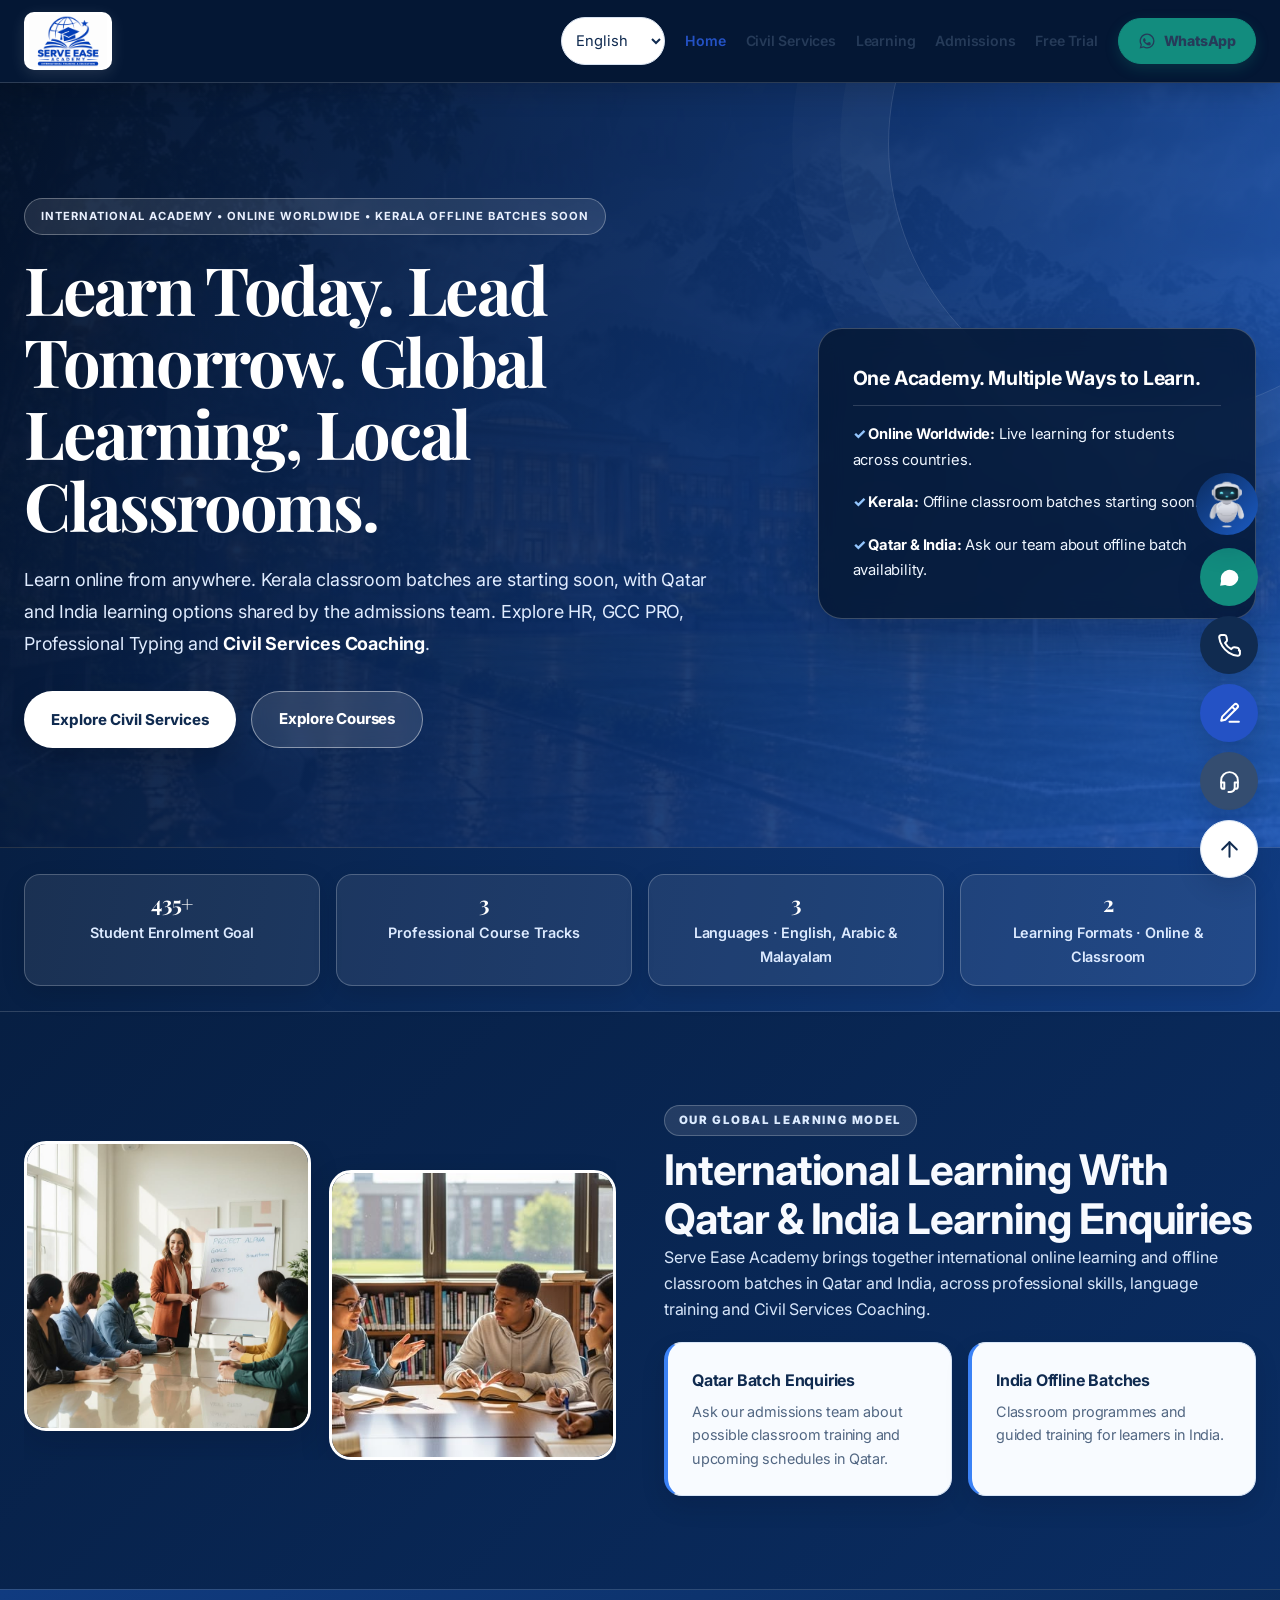
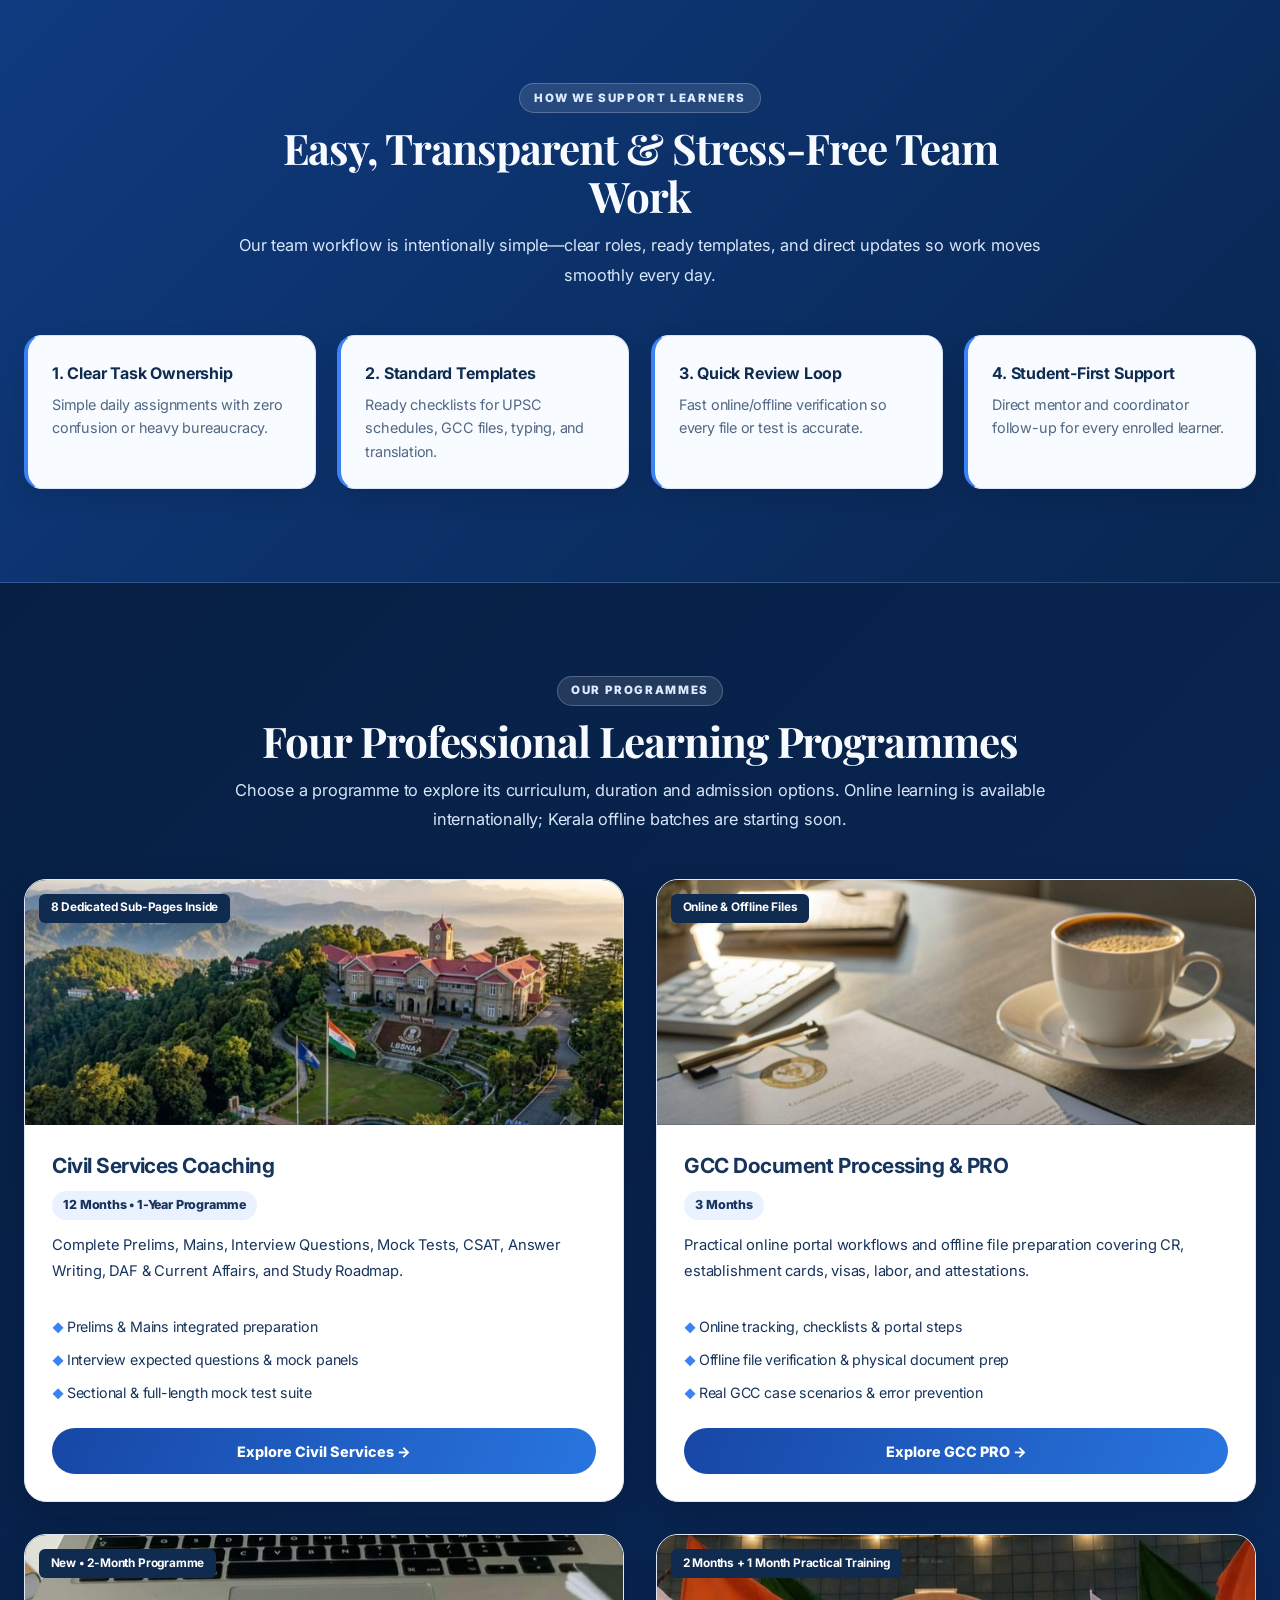
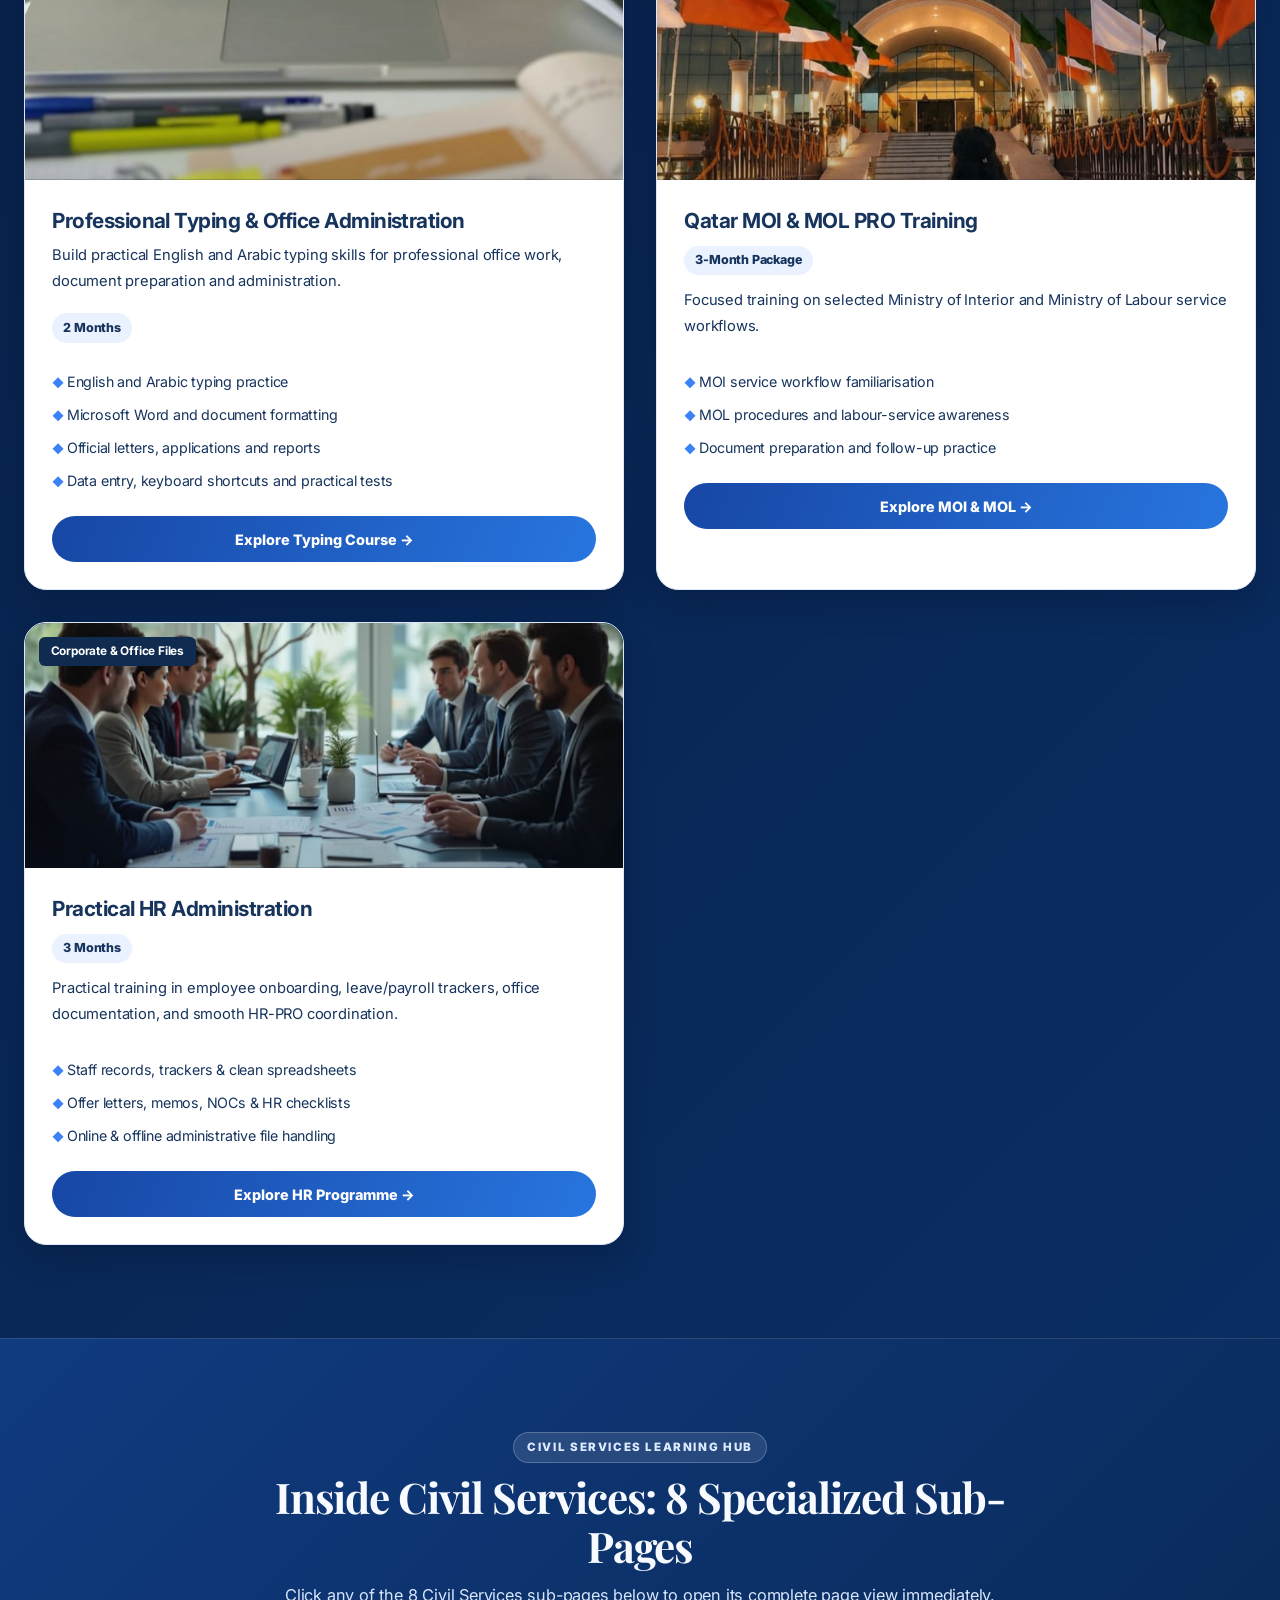
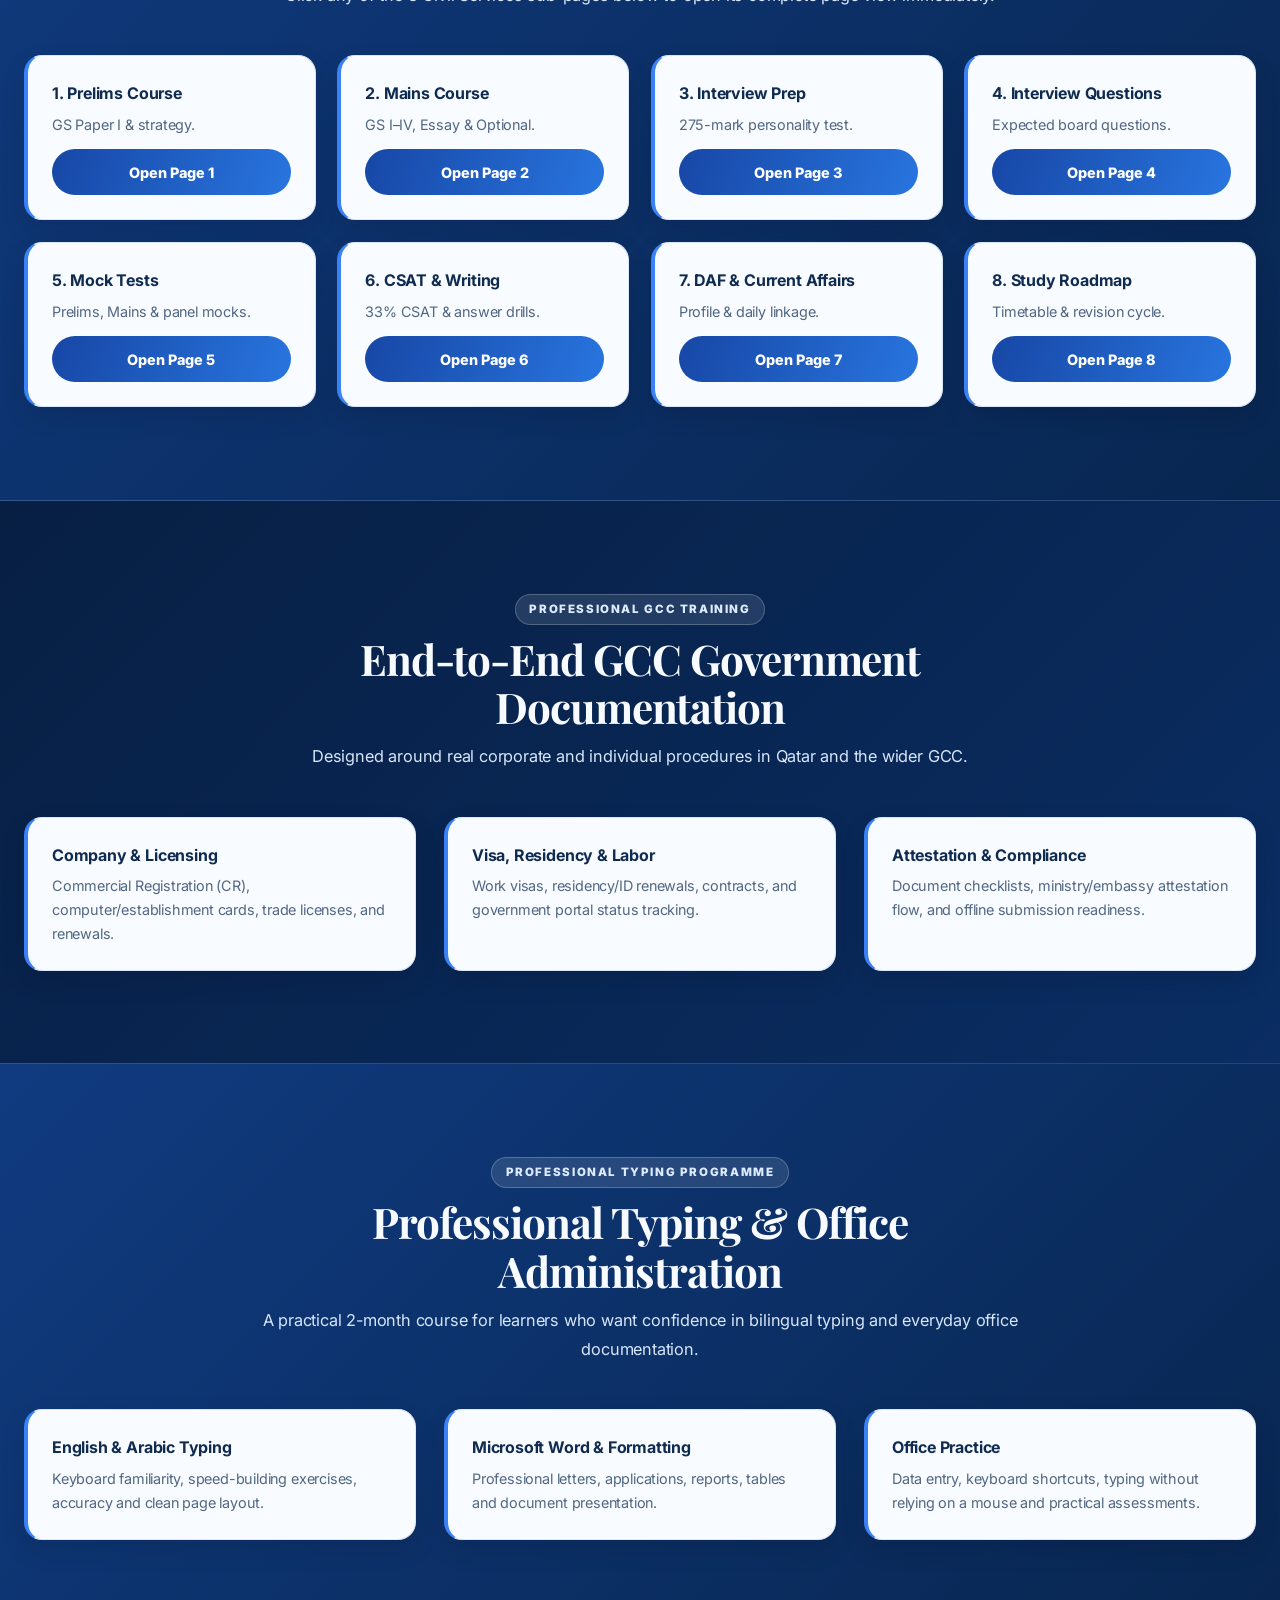
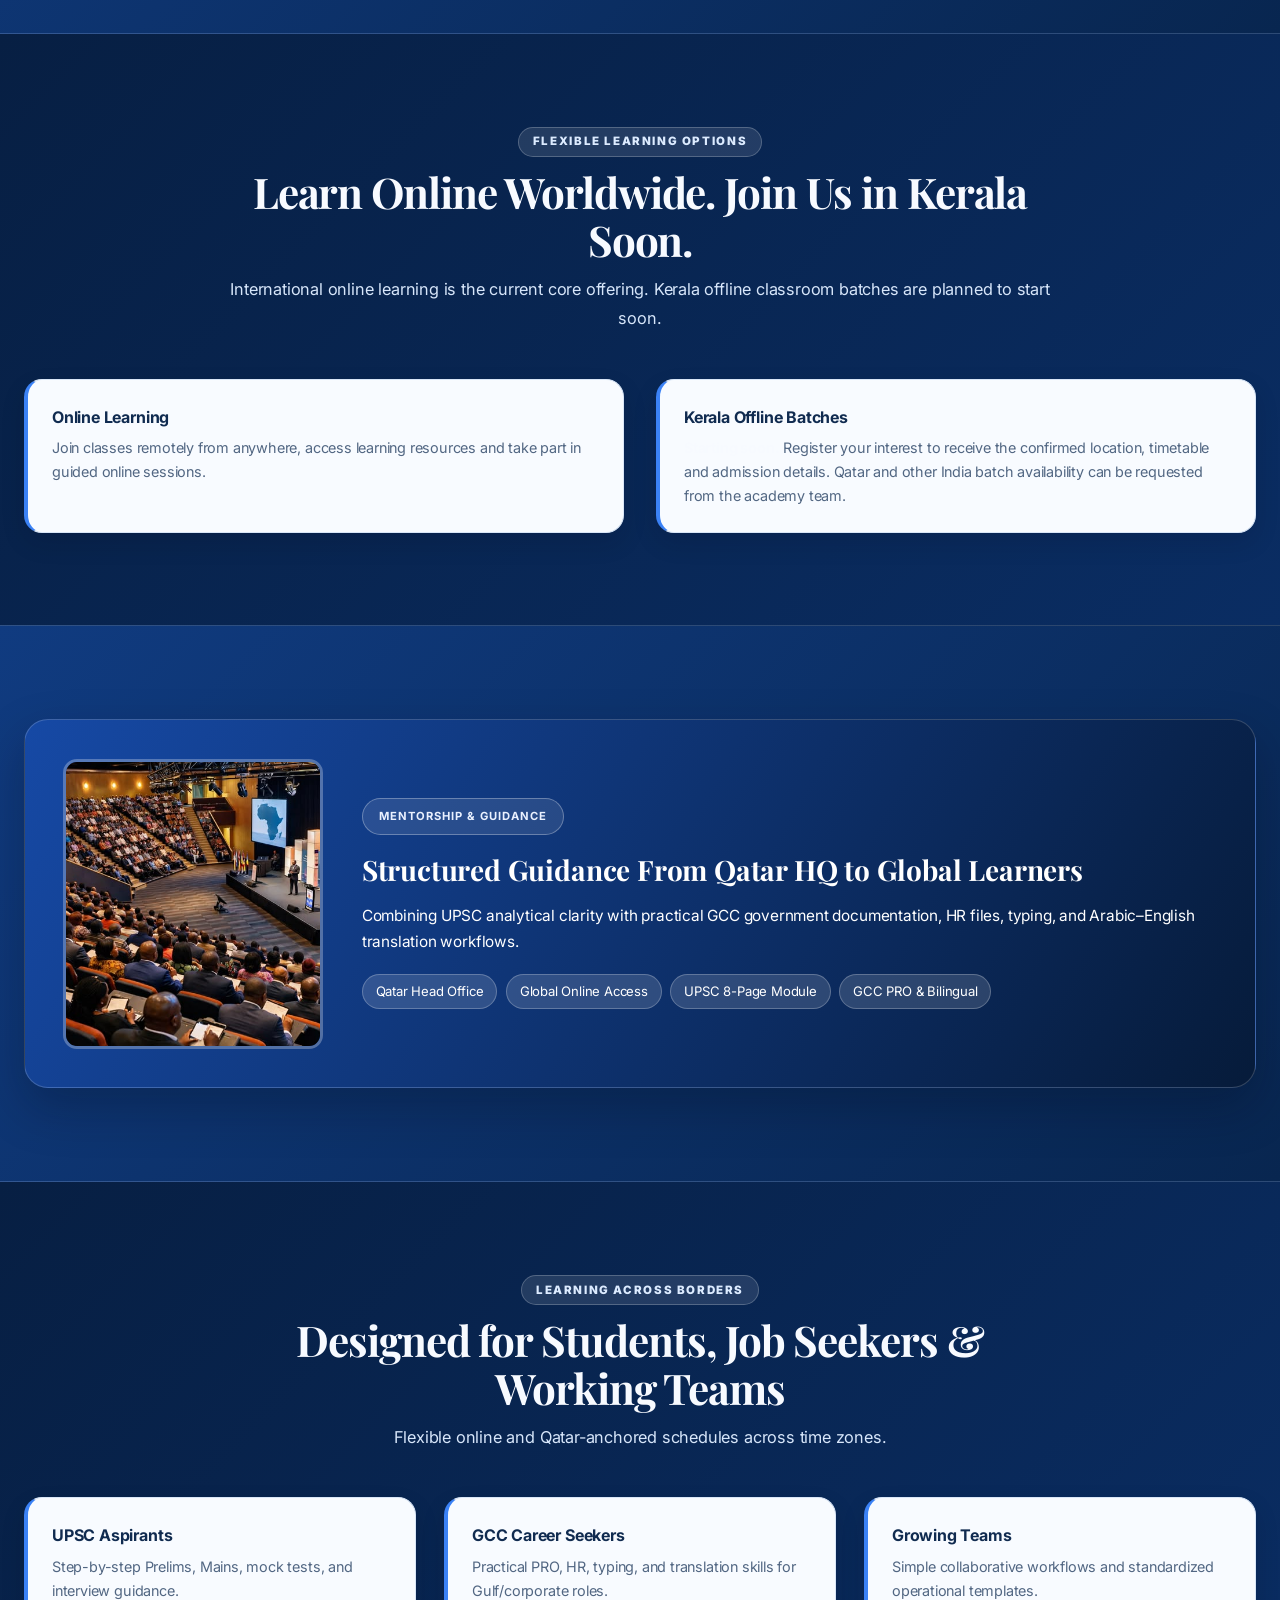
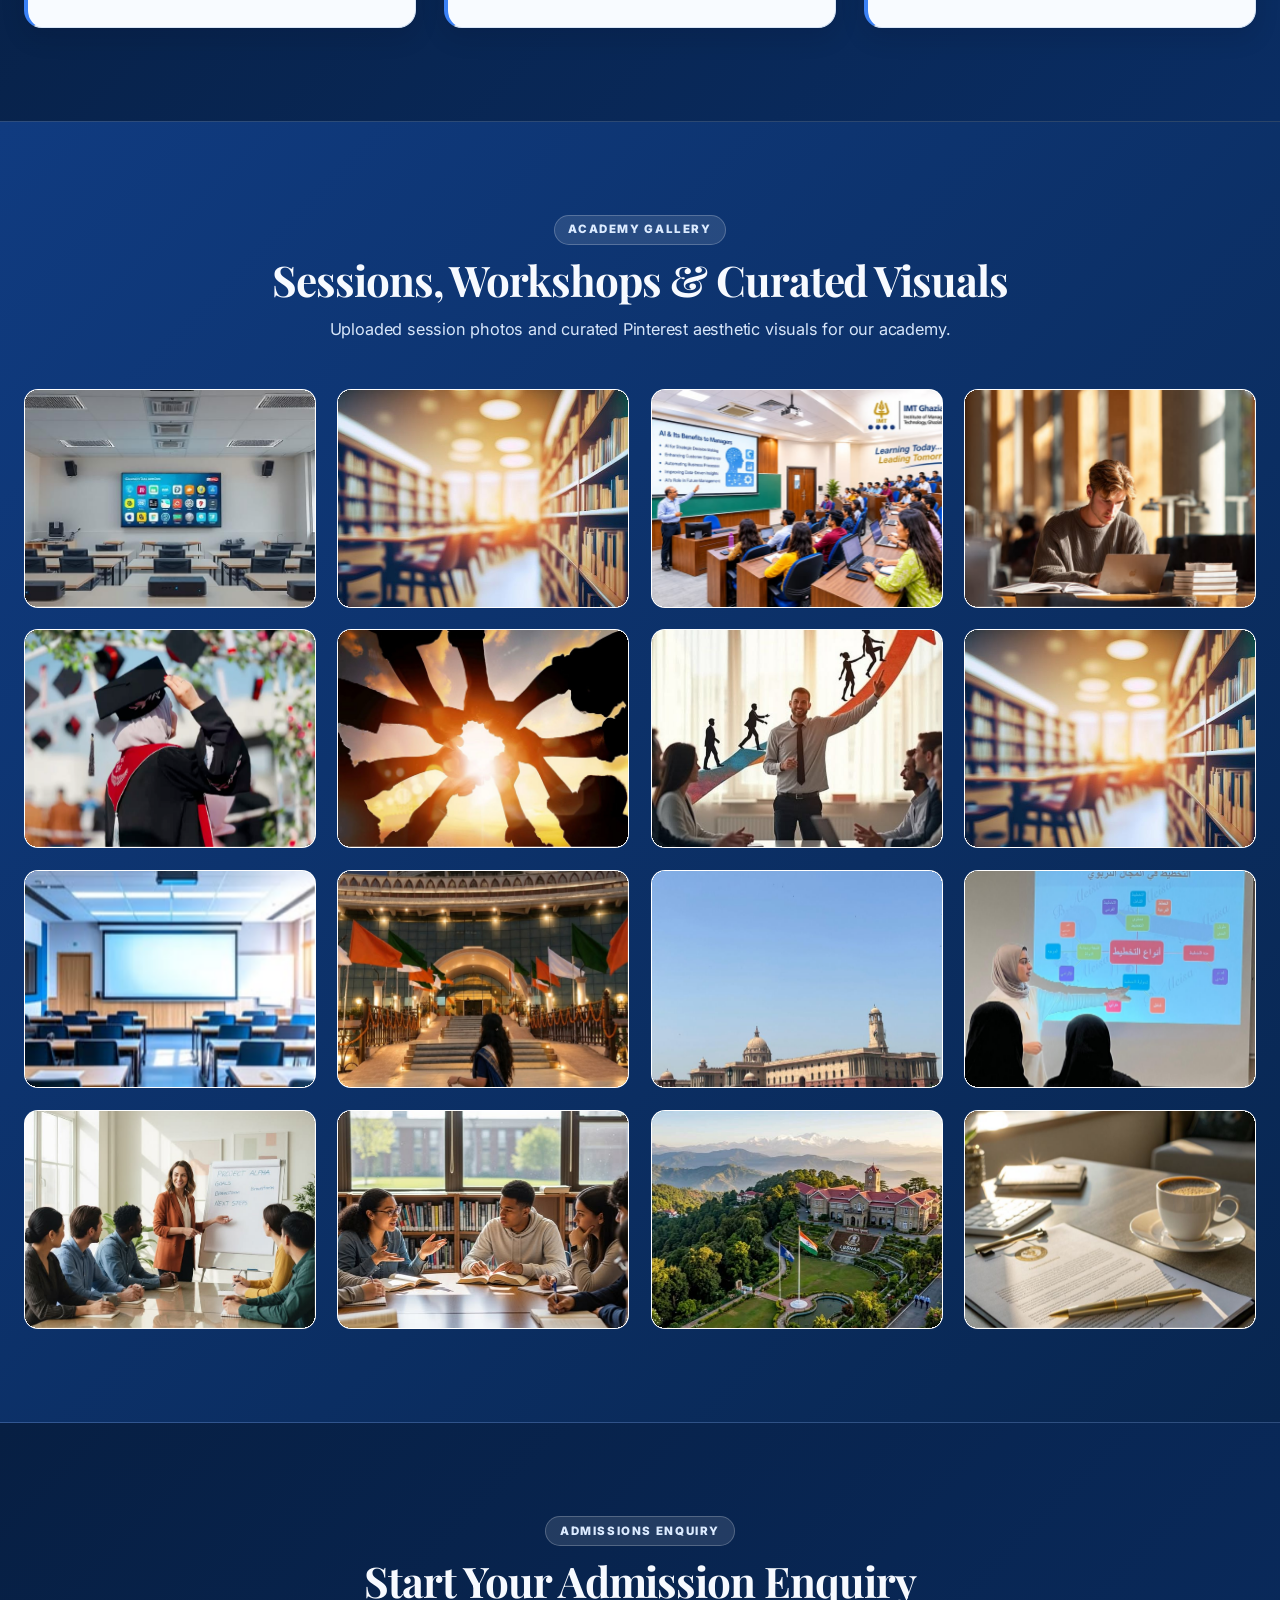
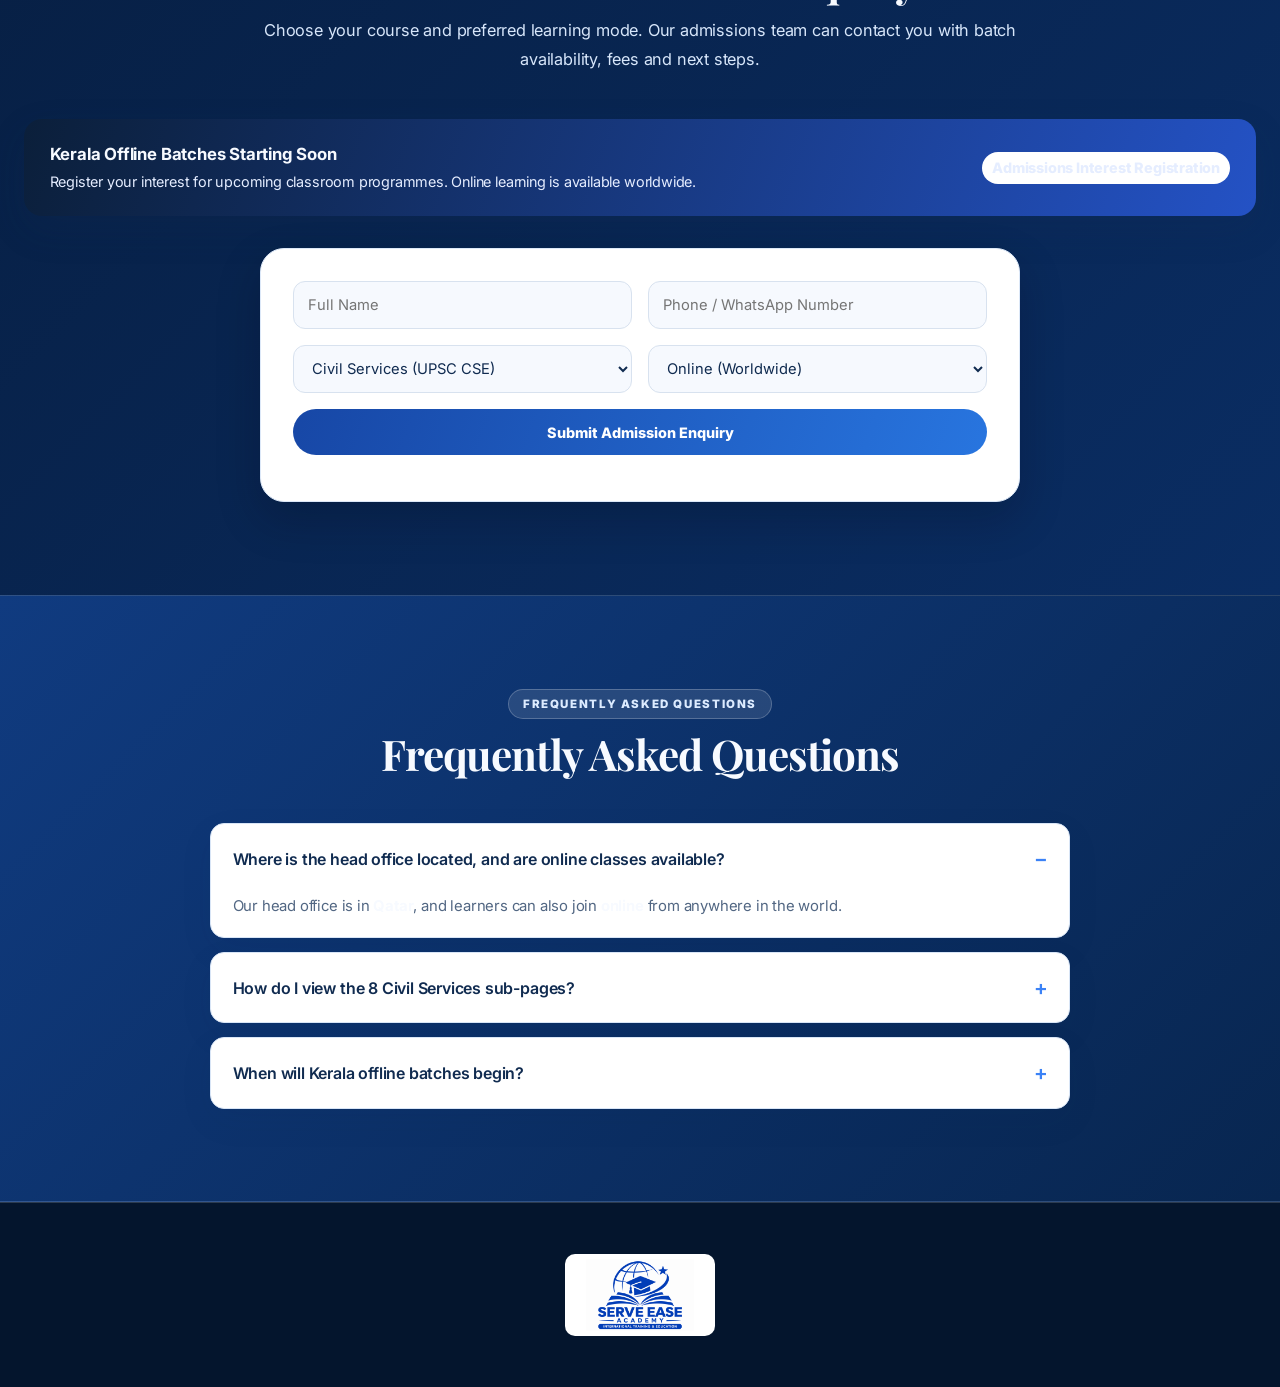
==== index.html @ 88fc3151 "Add files via upload" ====
<!DOCTYPE html>
<html lang="en">
<head>
  <meta charset="UTF-8" />
  <meta name="viewport" content="width=device-width, initial-scale=1.0" />
  <title>Serve Ease Academy | International Online Learning & Kerala Offline Batches</title>
  <meta name="description" content="Serve Ease Academy offers international online learning in HR administration, GCC PRO documentation, professional typing and Civil Services Coaching. Kerala offline batches are starting soon." />
  <link rel="preconnect" href="https://fonts.googleapis.com" />
  <link rel="preconnect" href="https://fonts.gstatic.com" crossorigin />
  <link href="https://fonts.googleapis.com/css2?family=Inter:wght@400;500;600;700;800&family=Playfair+Display:wght@600;700&display=swap" rel="stylesheet" />
  <style>
    :root {
      --navy-deep: #102B50;
      --royal-blue: #2452C5;
      --azure-accent: #2452C5;
      --sky-tint: #EDF3FC;
      --ice-border: #DCE5F2;
      --pure-white: #ffffff;
      --off-white: #F5F8FC;
      --text-dark: #14213D;
      --text-muted: #4b5d78;
      --radius-lg: 16px;
      --radius-md: 10px;
      --shadow-luxury: 0 18px 40px -12px rgba(6, 22, 48, 0.14);
      --shadow-card: 0 6px 20px -4px rgba(12, 56, 122, 0.08);
    }

    * { box-sizing: border-box; margin: 0; padding: 0; }
    html { scroll-behavior: smooth; }
    body {
      font-family: 'Inter', -apple-system, BlinkMacSystemFont, sans-serif;
      color: var(--text-dark);
      background-color: var(--pure-white);
      line-height: 1.65;
      -webkit-font-smoothing: antialiased;
    }

    img { display: block; max-width: 100%; }
    a { text-decoration: none; color: inherit; }
    button { font-family: inherit; cursor: pointer; }

    .container {
      width: 100%;
      max-width: 1240px;
      margin: 0 auto;
      padding: 0 1.5rem;
    }

    /* ================= VIEW SWITCHING ================= */
    .page-view { display: none; }
    .page-view.active { display: block; animation: fadeIn 0.28s ease; }
    @keyframes fadeIn {
      from { opacity: 0; transform: translateY(6px); }
      to { opacity: 1; transform: translateY(0); }
    }

    /* ================= NAVBAR ================= */
    .navbar {
      background: rgba(255, 255, 255, 0.97);
      backdrop-filter: blur(12px);
      border-bottom: 1px solid var(--ice-border);
      position: sticky;
      top: 0;
      z-index: 1000;
    }

    .nav-inner {
      display: flex;
      align-items: center;
      justify-content: space-between;
      height: 76px;
      gap: 1rem;
    }

    .brand {
      display: flex;
      align-items: center;
      gap: 0.7rem;
      font-weight: 800;
      font-size: 1.18rem;
      color: var(--navy-deep);
      cursor: pointer;
    }

    .brand img { height: 42px; width: auto; object-fit: contain; }
    .brand span { color: var(--azure-accent); }

    .nav-links {
      display: flex;
      align-items: center;
      gap: 1.5rem;
      font-size: 0.92rem;
      font-weight: 600;
      color: var(--text-muted);
    }

    .nav-links a:hover, .nav-links a.active-link { color: var(--royal-blue); }

    .nav-cta {
      background: linear-gradient(135deg, var(--royal-blue), var(--azure-accent));
      color: var(--pure-white) !important;
      padding: 0.6rem 1.25rem;
      border-radius: 8px;
      font-weight: 600;
      box-shadow: 0 4px 14px rgba(26, 98, 216, 0.25);
    }

    /* ================= HERO ================= */
    .hero {
      background:
        linear-gradient(115deg, rgba(41, 82, 190, 0.96) 0%, rgba(23, 52, 119, 0.92) 100%),
        url('hero-bg.jpg') center/cover no-repeat;
      color: var(--pure-white);
      padding: 5.8rem 0 5rem;
    }

    .hero-grid {
      display: grid;
      grid-template-columns: 1.25fr 0.75fr;
      gap: 3rem;
      align-items: center;
    }

    .hero-tag {
      display: inline-block;
      background: rgba(255, 255, 255, 0.12);
      border: 1px solid rgba(255, 255, 255, 0.28);
      color: #dbeafe;
      font-size: 0.78rem;
      font-weight: 700;
      letter-spacing: 0.06em;
      text-transform: uppercase;
      padding: 0.36rem 0.9rem;
      border-radius: 999px;
      margin-bottom: 1.15rem;
    }

    .hero h1 {
      font-family: 'Playfair Display', Georgia, serif;
      font-size: clamp(2.05rem, 4vw, 3.1rem);
      font-weight: 700;
      line-height: 1.18;
      margin-bottom: 1.2rem;
    }

    .hero p {
      font-size: 1.05rem;
      color: #e2e8f0;
      margin-bottom: 1.9rem;
      max-width: 650px;
    }

    .hero-actions { display: flex; flex-wrap: wrap; gap: 0.9rem; }

    .btn {
      display: inline-flex;
      align-items: center;
      justify-content: center;
      padding: 0.85rem 1.65rem;
      border-radius: 8px;
      font-weight: 600;
      font-size: 0.94rem;
      border: none;
      transition: all 0.2s ease;
    }

    .btn-white {
      background: var(--pure-white);
      color: var(--navy-deep);
      box-shadow: 0 10px 25px rgba(0, 0, 0, 0.2);
    }

    .btn-white:hover { background: var(--sky-tint); transform: translateY(-2px); }

    .btn-glass {
      background: rgba(255, 255, 255, 0.12);
      color: var(--pure-white);
      border: 1px solid rgba(255, 255, 255, 0.35);
    }

    .btn-glass:hover { background: rgba(255, 255, 255, 0.22); }

    .hero-panel {
      background: rgba(255, 255, 255, 0.08);
      border: 1px solid rgba(255, 255, 255, 0.22);
      border-radius: var(--radius-lg);
      padding: 1.8rem;
      backdrop-filter: blur(12px);
    }

    .hero-panel h3 {
      font-size: 1.08rem;
      margin-bottom: 1rem;
      padding-bottom: 0.65rem;
      border-bottom: 1px solid rgba(255, 255, 255, 0.16);
    }

    .hero-panel ul {
      list-style: none;
      display: flex;
      flex-direction: column;
      gap: 0.85rem;
      font-size: 0.92rem;
      color: #eff6ff;
    }

    .hero-panel li::before { content: "✓ "; color: #93c5fd; font-weight: 800; }

    /* ================= STATS STRIP (COUNT TO ZERO) ================= */
    .stats-strip {
      background: var(--pure-white);
      border-bottom: 1px solid var(--ice-border);
      padding: 2.3rem 0;
    }

    .stats-grid {
      display: grid;
      grid-template-columns: repeat(4, 1fr);
      gap: 1.4rem;
      text-align: center;
    }

    .stat-card {
      padding: 1.2rem 1rem;
      border-radius: var(--radius-md);
      background: var(--off-white);
      border: 1px solid var(--ice-border);
    }

    .stat-number {
      font-family: 'Playfair Display', Georgia, serif;
      font-size: clamp(1.9rem, 3vw, 2.55rem);
      font-weight: 700;
      color: var(--royal-blue);
      line-height: 1.15;
    }

    .stat-label {
      margin-top: 0.35rem;
      font-size: 0.9rem;
      font-weight: 600;
      color: var(--text-muted);
    }

    /* ================= SECTION & TYPOGRAPHY ================= */
    .section { padding: 4.4rem 0; }
    .section-alt {
      background: var(--off-white);
      border-top: 1px solid var(--ice-border);
      border-bottom: 1px solid var(--ice-border);
    }

    .section-header {
      text-align: center;
      max-width: 760px;
      margin: 0 auto 2.8rem;
    }

    .eyebrow {
      display: inline-block;
      font-size: 0.76rem;
      font-weight: 700;
      letter-spacing: 0.08em;
      text-transform: uppercase;
      color: var(--azure-accent);
      background: var(--sky-tint);
      padding: 0.3rem 0.85rem;
      border-radius: 999px;
      margin-bottom: 0.65rem;
    }

    .section-header h2 {
      font-family: 'Playfair Display', Georgia, serif;
      font-size: clamp(1.65rem, 3vw, 2.25rem);
      color: var(--navy-deep);
      font-weight: 700;
      margin-bottom: 0.65rem;
    }

    .section-header p { color: var(--text-muted); font-size: 0.98rem; }

    /* ================= GRIDS & CARDS ================= */
    .grid-2 { display: grid; grid-template-columns: repeat(2, 1fr); gap: 2rem; }
    .grid-3 { display: grid; grid-template-columns: repeat(3, 1fr); gap: 1.75rem; }
    .grid-4 { display: grid; grid-template-columns: repeat(4, 1fr); gap: 1.35rem; }

    .card {
      background: var(--pure-white);
      border: 1px solid var(--ice-border);
      border-radius: var(--radius-lg);
      overflow: hidden;
      box-shadow: var(--shadow-card);
      transition: transform 0.25s ease, box-shadow 0.25s ease;
      display: flex;
      flex-direction: column;
      justify-content: space-between;
    }

    .card:hover { transform: translateY(-4px); box-shadow: var(--shadow-luxury); }

    .card-img { height: 210px; overflow: hidden; background: var(--navy-deep); position: relative; }
    .card-img img { width: 100%; height: 100%; object-fit: cover; transition: transform 0.4s ease; }
    .card:hover .card-img img { transform: scale(1.04); }

    .card-badge {
      position: absolute;
      top: 0.85rem;
      left: 0.85rem;
      background: rgba(6, 22, 48, 0.88);
      color: var(--pure-white);
      font-size: 0.74rem;
      font-weight: 700;
      padding: 0.3rem 0.75rem;
      border-radius: 6px;
    }

    .card-body { padding: 1.6rem; flex-grow: 1; display: flex; flex-direction: column; justify-content: space-between; }
    .card-body h3 { font-size: 1.2rem; color: var(--navy-deep); margin-bottom: 0.55rem; }
    .card-body p { color: var(--text-muted); font-size: 0.92rem; margin-bottom: 1rem; }

    .card-list {
      list-style: none;
      display: flex;
      flex-direction: column;
      gap: 0.5rem;
      margin-bottom: 1.4rem;
      padding-top: 0.85rem;
      border-top: 1px solid var(--ice-border);
    }

    .card-list li { font-size: 0.89rem; color: var(--text-dark); }
    .card-list li::before { content: "◆ "; color: var(--azure-accent); font-size: 0.72rem; }

    .card-btn {
      display: inline-flex;
      align-items: center;
      justify-content: center;
      width: 100%;
      padding: 0.78rem 1.15rem;
      background: var(--royal-blue);
      color: var(--pure-white);
      border-radius: 8px;
      font-weight: 600;
      font-size: 0.9rem;
      border: none;
      transition: background 0.2s ease;
    }

    .card-btn:hover { background: var(--navy-deep); }

    .info-box {
      background: var(--pure-white);
      border: 1px solid var(--ice-border);
      border-left: 4px solid var(--azure-accent);
      border-radius: var(--radius-md);
      padding: 1.35rem;
    }

    .info-box h4 { color: var(--navy-deep); font-size: 1rem; margin-bottom: 0.4rem; }
    .info-box p { color: var(--text-muted); font-size: 0.9rem; margin: 0; }

    /* ================= ABOUT & MENTOR ================= */
    .about-grid { display: grid; grid-template-columns: 1fr 1fr; gap: 3rem; align-items: center; }
    .about-images { display: grid; grid-template-columns: 1fr 1fr; gap: 1.15rem; }
    .about-images img {
      width: 100%;
      height: 290px;
      object-fit: cover;
      border-radius: var(--radius-lg);
      border: 3px solid var(--pure-white);
      box-shadow: var(--shadow-luxury);
    }
    .about-images img:nth-child(2) { margin-top: 1.8rem; }

    .mentor-card {
      background: linear-gradient(135deg, var(--royal-blue) 0%, var(--navy-deep) 100%);
      color: var(--pure-white);
      border-radius: var(--radius-lg);
      padding: 2.4rem;
      display: grid;
      grid-template-columns: 260px 1fr;
      gap: 2.4rem;
      align-items: center;
      box-shadow: var(--shadow-luxury);
    }

    .mentor-card img {
      width: 100%;
      height: 290px;
      object-fit: cover;
      border-radius: var(--radius-md);
      border: 3px solid rgba(255, 255, 255, 0.28);
    }

    .mentor-card h3 { font-family: 'Playfair Display', Georgia, serif; font-size: 1.75rem; margin-bottom: 0.65rem; }
    .mentor-card p { color: #dbeafe; margin-bottom: 1.25rem; font-size: 0.96rem; }
    .mentor-tags { display: flex; flex-wrap: wrap; gap: 0.55rem; }
    .mentor-tags span {
      background: rgba(255, 255, 255, 0.14);
      border: 1px solid rgba(255, 255, 255, 0.24);
      padding: 0.35rem 0.8rem;
      border-radius: 999px;
      font-size: 0.82rem;
    }

    /* ================= GALLERY ================= */
    .gallery-item {
      border-radius: var(--radius-md);
      overflow: hidden;
      border: 1px solid var(--ice-border);
      background: var(--pure-white);
      aspect-ratio: 4 / 3;
    }
    .gallery-item img { width: 100%; height: 100%; object-fit: cover; transition: transform 0.35s ease; }
    .gallery-item:hover img { transform: scale(1.06); }

    /* ================= ENQUIRY FORM ================= */
    .enquiry-box {
      max-width: 760px;
      margin: 0 auto;
      background: var(--pure-white);
      border: 1px solid var(--ice-border);
      border-radius: var(--radius-lg);
      padding: 2rem;
      box-shadow: var(--shadow-card);
    }
    .form-grid { display: grid; grid-template-columns: 1fr 1fr; gap: 1rem; margin-bottom: 1rem; }
    .form-control {
      width: 100%;
      padding: 0.78rem 0.95rem;
      border: 1px solid var(--ice-border);
      border-radius: 8px;
      font-family: inherit;
      font-size: 0.92rem;
      color: var(--text-dark);
      background: var(--off-white);
    }
    .form-status { margin-top: 0.85rem; font-size: 0.9rem; font-weight: 600; color: var(--royal-blue); }

    /* ================= SUB-PAGE BANNER & 8 UPSC SUB-PAGES ================= */
    .subpage-header {
      background: linear-gradient(115deg, var(--royal-blue) 0%, var(--navy-deep) 100%);
      color: var(--pure-white);
      padding: 3.5rem 0 3rem;
    }

    .breadcrumb {
      display: flex;
      flex-wrap: wrap;
      gap: 0.5rem;
      font-size: 0.86rem;
      color: #bfdbfe;
      margin-bottom: 1rem;
    }

    .breadcrumb button {
      background: none;
      border: none;
      color: var(--pure-white);
      text-decoration: underline;
      font-size: 0.86rem;
    }

    .subpage-header h1 {
      font-family: 'Playfair Display', Georgia, serif;
      font-size: clamp(1.85rem, 3.5vw, 2.7rem);
      margin-bottom: 0.65rem;
    }

    .subpage-header p { color: #e2e8f0; max-width: 780px; }

    .subpage-tabs {
      background: var(--off-white);
      border-bottom: 1px solid var(--ice-border);
      padding: 0.85rem 0;
      position: sticky;
      top: 76px;
      z-index: 900;
    }

    .tabs-scroll {
      display: flex;
      gap: 0.55rem;
      overflow-x: auto;
      padding-bottom: 0.25rem;
    }

    .tab-pill {
      white-space: nowrap;
      padding: 0.5rem 0.95rem;
      border-radius: 999px;
      border: 1px solid var(--ice-border);
      background: var(--pure-white);
      color: var(--text-dark);
      font-size: 0.84rem;
      font-weight: 600;
      transition: all 0.2s ease;
    }

    .tab-pill:hover, .tab-pill.active {
      background: var(--royal-blue);
      color: var(--pure-white);
      border-color: var(--royal-blue);
    }

    .upsc-sub-panel { display: none; padding: 3.5rem 0; }
    .upsc-sub-panel.active { display: block; animation: fadeIn 0.25s ease; }
    .upsc-sub-panel:focus { outline:none; }

    .qa-box {
      background: var(--pure-white);
      border: 1px solid var(--ice-border);
      border-radius: var(--radius-md);
      padding: 1.3rem 1.5rem;
      margin-bottom: 1rem;
    }

    .qa-box h4 { color: var(--navy-deep); font-size: 1rem; margin-bottom: 0.4rem; }
    .qa-box p { color: var(--text-muted); font-size: 0.92rem; margin: 0; }

    /* ================= FAQ ================= */
    .faq-list { max-width: 860px; margin: 0 auto; display: flex; flex-direction: column; gap: 0.85rem; }
    details.faq-item { border: 1px solid var(--ice-border); border-radius: var(--radius-md); background: var(--pure-white); }
    details.faq-item summary {
      list-style: none;
      padding: 1.1rem 1.35rem;
      font-weight: 600;
      color: var(--navy-deep);
      cursor: pointer;
      display: flex;
      justify-content: space-between;
      align-items: center;
    }
    details.faq-item summary::-webkit-details-marker { display: none; }
    details.faq-item summary::after { content: "+"; color: var(--azure-accent); font-size: 1.3rem; }
    details.faq-item[open] summary::after { content: "−"; }
    .faq-answer { padding: 0 1.35rem 1.2rem; color: var(--text-muted); font-size: 0.93rem; }

    /* ================= MINIMAL GLOBAL FOOTER ================= */
    .footer-minimal {
      background: var(--navy-deep);
      color: #cbd5e1;
      padding: 1.5rem 0;
      font-size: 0.86rem;
    }

    /* Logo-only footer: keep the academy mark clear and uncluttered */
    .footer-minimal { padding: 1.25rem 0; }
    .footer-min-inner {
      display: flex;
      align-items: center;
      justify-content: center;
      gap: 0;
      min-height: 88px;
    }
    .footer-min-brand {
      display: flex;
      align-items: center;
      justify-content: center;
      width: 100%;
      margin: 0 auto;
    }
    .footer-min-brand img {
      display: block;
      width: 150px;
      height: 82px;
      max-width: 70vw;
      object-fit: contain;
      background: #ffffff;
      padding: 5px 9px;
      border-radius: 10px;
      box-sizing: border-box;
    }
    .footer-min-links { display: none !important; }

    /* ================= FLOATING WIDGET ================= */
    .floating-stack {
      position: fixed;
      right: 18px;
      bottom: 18px;
      z-index: 1200;
      display: flex;
      flex-direction: column;
      gap: 0.6rem;
      align-items: flex-end;
    }

    .float-btn {
      display: inline-flex;
      align-items: center;
      gap: 0.45rem;
      padding: 0.7rem 1.1rem;
      border-radius: 999px;
      font-size: 0.86rem;
      font-weight: 600;
      color: var(--pure-white);
      box-shadow: 0 10px 24px rgba(6, 22, 48, 0.25);
    }

    .float-whatsapp { background: #128c7e; }
    .float-call { background: #102B50; }
    .float-admission { background: #2452C5; }
    .float-chat { background: #344d70; }
    .float-top { background: #ffffff; color: #102B50; border: 1px solid #dbe6f5; padding: 0.6rem 0.9rem; }
    .float-btn { text-decoration: none; transition: transform .18s ease, box-shadow .18s ease; }
    .float-btn:hover { transform: translateY(-3px); box-shadow: 0 14px 28px rgba(6,22,48,.3); }
    .float-btn:focus-visible { outline: 3px solid #f2c14e; outline-offset: 3px; }
    .float-icon { width: 1.25rem; height: 1.25rem; flex: 0 0 1.25rem; display: inline-flex; align-items: center; justify-content: center; }
    .float-icon svg { width: 1.2rem; height: 1.2rem; display: block; stroke: currentColor; fill: none; stroke-width: 1.9; stroke-linecap: round; stroke-linejoin: round; }
    .float-whatsapp .float-icon svg { fill: currentColor; stroke: none; }
    .float-top .float-icon svg { width: 1.05rem; height: 1.05rem; }
    @media (max-width: 640px) {
      .floating-stack { right: 12px; bottom: 12px; gap: .45rem; }
      .float-btn { padding: .62rem .85rem; font-size: .78rem; }
    }

    @media (max-width: 980px) {
      .hero-grid, .about-grid, .grid-2, .grid-3, .mentor-card, .form-grid { grid-template-columns: 1fr; }
      .stats-grid, .grid-4 { grid-template-columns: repeat(2, 1fr); }
    }

    @media (max-width: 640px) {
      .nav-links { gap: .45rem; }
      .nav-links a:not(.nav-cta) { display: none; }
      .nav-links .form-control { max-width: 112px; font-size: .8rem; }
      .about-images img { height: 210px; }
    }

    /* ================= PREMIUM SERVE EASE ACADEMY FINISH ================= */
    .navbar { background: rgba(13, 34, 61, .97); border-bottom: 1px solid rgba(255,255,255,.12); }
    .brand { color: #fff; }
    .brand span { color: #c8d9ff; }
    .brand img { height: 48px; width: 62px; border-radius: 9px; background: #fff; padding: 2px; }
    .nav-links { color: #e6edf8; }
    .nav-links a:hover, .nav-links a.active-link { color: #a9c4ff; }
    .nav-links .form-control { border: 1px solid rgba(255,255,255,.28) !important; background: #17385f !important; color: #fff !important; }
    .nav-links .form-control option { color: #10213a; background: #fff; }
    .nav-cta { background: #fff; color: #102B50 !important; box-shadow: none; }
    .hero { background: linear-gradient(110deg, rgba(10,31,57,.96) 0%, rgba(16,43,80,.92) 56%, rgba(36,82,197,.82) 100%), url('hero-bg.jpg') center/cover no-repeat; padding: 6.2rem 0 5.5rem; }
    .hero-tag { color: #eaf1ff; border-color: rgba(255,255,255,.3); background: rgba(255,255,255,.1); }
    .hero h1 { max-width: 760px; letter-spacing: -.035em; }
    .hero p { color: #e6edf8; }
    .hero-panel { background: rgba(8,25,47,.68); border-color: rgba(255,255,255,.17); box-shadow: 0 24px 60px rgba(0,0,0,.18); }
    .btn-white { color: #102B50; }
    .btn-glass { border-color: rgba(255,255,255,.45); }
    .section-header h2, .about-grid h2 { color: #102B50; letter-spacing: -.025em; }
    .section-alt { background: #F5F8FC; }
    .card, .info-box, .enquiry-box, .faq-item { border: 1px solid #e0e8f3; box-shadow: 0 12px 34px rgba(16,43,80,.07); }
    .card { overflow: hidden; border-radius: 18px; transition: transform .22s ease, box-shadow .22s ease; }
    .card:hover { transform: translateY(-5px); box-shadow: 0 20px 44px rgba(16,43,80,.13); }
    .card-img { height: 220px; }
    .card-img img { width: 100%; height: 100%; object-fit: cover; }
    .card-badge { background: #102B50; color: #fff; }
    .card-btn { background: #2452C5; color: #fff; border-radius: 9px; }
    .card-btn:hover { background: #102B50; }
    .eyebrow { color: #2452C5; }
    .stat-card { border: 1px solid #e1e9f4; border-radius: 14px; padding: 1rem; }
    .stat-number { color: #102B50; }
    .mentor-card { border-radius: 20px; overflow: hidden; }
    .footer-minimal { background: #0b1d33; color: #e8eef8; }
    .footer-min-links a { color: #dbe7ff; }
    .float-whatsapp { background: #128c7e; }
    .course-duration { display:inline-flex; align-items:center; gap:.35rem; margin:.15rem 0 .8rem; padding:.28rem .7rem; border-radius:999px; color:#173b72; background:#eaf1ff; font-size:.78rem; font-weight:800; }
    .admission-alert { background: linear-gradient(105deg,#102B50,#2452C5); color:#fff; padding:1.1rem 1.3rem; border-radius:14px; display:flex; flex-wrap:wrap; justify-content:space-between; align-items:center; gap:.75rem; margin:0 auto 2rem; }
    .admission-alert strong { display:block; font-size:1.05rem; }
    .admission-alert span { color:#e5edff; font-size:.9rem; }
    .status-pill { display:inline-block; padding:.25rem .65rem; border-radius:999px; background:#fff; color:#173b72; font-size:.74rem; font-weight:800; }
    #academySplash { position:fixed; inset:0; z-index:3000; display:flex; align-items:center; justify-content:center; background:#fff; transition:opacity .45s ease, visibility .45s ease; }
    #academySplash.is-hidden { opacity:0; visibility:hidden; pointer-events:none; }
    .splash-inner { display:flex; flex-direction:column; align-items:center; gap:1rem; padding:1.5rem; text-align:center; }
    .splash-logo { width:min(330px,72vw); max-height:250px; object-fit:contain; animation:logoReveal .7s ease both; }
    .splash-line { width:min(290px,72vw); height:7px; border-radius:99px; background:#e6edf8; overflow:hidden; box-shadow:inset 0 1px 3px rgba(11,31,58,.12); }
    .splash-line-fill { display:block; width:0%; height:100%; background:linear-gradient(90deg,#2452c5,#6e8fe8); border-radius:99px; transition:width .08s linear; }
    .splash-progress { display:flex; align-items:baseline; gap:.35rem; color:#102b50; font-weight:800; font-variant-numeric:tabular-nums; }
    .splash-progress strong { font-size:1.45rem; letter-spacing:-.04em; min-width:4.2rem; text-align:right; }
    .splash-progress span { color:#71819a; font-size:.78rem; font-weight:700; letter-spacing:.08em; }
    .splash-caption { color:#536783; font-size:.76rem; letter-spacing:.15em; font-weight:800; }
    @keyframes logoReveal { from { opacity:0; transform:translateY(10px) scale(.97); } to { opacity:1; transform:translateY(0) scale(1); } }
    @media (prefers-reduced-motion: reduce) { *,*::before,*::after { scroll-behavior:auto !important; animation-duration:.01ms !important; transition-duration:.01ms !important; } }
    @media (max-width: 640px) {
      .nav-inner { height:auto; min-height:70px; padding-top:.55rem; padding-bottom:.55rem; flex-wrap:wrap; }
      .brand { font-size:1rem; }
      .brand img { height:42px; width:52px; }
      .nav-links { width:100%; justify-content:space-between; flex-wrap:wrap; }
      .nav-links a:not(.nav-cta) { display:inline-block; font-size:.78rem; }
      .nav-links .form-control { max-width:115px; }
      .hero { padding:4rem 0 3.5rem; }
      .hero-grid { gap:1.5rem; }
      .card-img { height:190px; }
      .admission-alert { align-items:flex-start; }
    }


    /* ================= INTERNATIONAL ACADEMY DESIGN SYSTEM V3 ================= */
    :root {
      --navy-deep:#0b1f3a;
      --royal-blue:#2452c5;
      --azure-accent:#3b68d8;
      --sky-tint:#eef4ff;
      --ice-border:#dbe5f3;
      --off-white:#f6f8fc;
      --text-dark:#14233d;
      --text-muted:#5c6c84;
      --radius-lg:22px;
      --radius-md:14px;
      --shadow-luxury:0 24px 70px rgba(8,31,67,.14);
      --shadow-card:0 14px 38px rgba(8,31,67,.08);
    }
    body { background:#fff; color:var(--text-dark); letter-spacing:-.012em; }
    .container { max-width:1320px; }
    .navbar { background:#ffffff !important; border-bottom:1px solid #e3eaf4 !important; box-shadow:0 8px 28px rgba(4,18,38,.08); }
    .navbar .brand { color:#102b50 !important; }
    .navbar .nav-links { color:#263b59 !important; }
    .navbar .nav-links a { color:#263b59 !important; }
    .navbar .nav-links a:hover, .navbar .nav-links a.active-link { color:#2452c5 !important; }
    .navbar .nav-links .form-control { background:#fff !important; color:#102b50 !important; border:1px solid #d7e1ef !important; }
    .navbar .nav-links .form-control option { background:#fff !important; color:#102b50 !important; }
    .navbar .nav-cta { background:#102b50 !important; color:#fff !important; }
    .nav-inner { min-height:82px; }
    .brand { gap:.85rem; letter-spacing:-.025em; }
    .brand img { height:58px; width:88px; object-fit:contain; border-radius:10px; padding:3px; background:#fff; box-shadow:0 4px 16px rgba(255,255,255,.12); }
    .brand span { color:#bcd0ff; }
    .nav-links { gap:1.25rem; font-size:.88rem; }
    .nav-cta { border-radius:999px; padding:.7rem 1.35rem; background:#fff; color:#102b50!important; font-weight:800; }
    .nav-links .form-control { border-radius:999px!important; }
    .hero { position:relative; isolation:isolate; overflow:hidden; padding:7.2rem 0 6.2rem; background:linear-gradient(112deg,rgba(7,24,47,.97),rgba(16,43,80,.91) 55%,rgba(36,82,197,.78)),url('hero-bg.jpg') center/cover no-repeat; }
    .hero:after { content:""; position:absolute; z-index:-1; width:540px; height:540px; right:-150px; top:-210px; border:1px solid rgba(255,255,255,.14); border-radius:50%; box-shadow:0 0 0 48px rgba(255,255,255,.025),0 0 0 96px rgba(255,255,255,.02); }
    .hero-grid { grid-template-columns:minmax(0,1.25fr) minmax(300px,.75fr); gap:4rem; }
    .hero-tag { border-radius:999px; padding:.5rem 1rem; letter-spacing:.09em; font-size:.7rem; }
    .hero h1 { font-size:clamp(2.65rem,5.2vw,4.65rem); line-height:1.08; max-width:850px; margin-bottom:1.45rem; }
    .hero p { font-size:1.12rem; line-height:1.8; max-width:690px; color:#e7eefb; }
    .hero-panel { border-radius:24px; padding:2.1rem; background:rgba(7,23,44,.76); box-shadow:0 28px 80px rgba(0,0,0,.22); }
    .hero-panel h3 { font-size:1.22rem; }
    .hero-panel ul { line-height:1.75; gap:1.05rem; }
    .btn { border-radius:999px; padding:.95rem 1.7rem; font-weight:750; }
    .btn-white { box-shadow:0 12px 30px rgba(0,0,0,.18); }
    .btn-glass { backdrop-filter:blur(8px); }
    .section { padding:5.8rem 0; }
    .section-alt { background:linear-gradient(180deg,#f8faff,#f1f5fb); }
    .section-header { max-width:820px; margin:0 auto 2.8rem; }
    .section-header h2,.about-grid h2 { font-size:clamp(2rem,3.3vw,3rem); line-height:1.15; }
    .section-header p { font-size:1.02rem; line-height:1.8; }
    .eyebrow { text-transform:uppercase; letter-spacing:.14em; font-size:.72rem; font-weight:850; }
    .stats-strip { padding:1.6rem 0; background:#fff; }
    .stats-grid { gap:1rem; }
    .stat-card { border:1px solid #e4ebf5; background:linear-gradient(145deg,#fff,#f7f9fd); border-radius:16px; box-shadow:0 8px 24px rgba(16,43,80,.035); }
    .stat-number { font-size:1.35rem; letter-spacing:-.03em; }
    .card { border:1px solid #e1e9f4; border-radius:22px; box-shadow:0 14px 38px rgba(8,31,67,.07); }
    .card-img { height:245px; position:relative; }
    .card-img:after { content:""; position:absolute; inset:35% 0 0; background:linear-gradient(transparent,rgba(7,23,44,.24)); pointer-events:none; }
    .card-body { padding:1.7rem; }
    .card-body h3 { font-size:1.3rem; line-height:1.3; letter-spacing:-.025em; }
    .card-body p,.card-list { line-height:1.75; }
    .card-btn { display:inline-flex; justify-content:center; align-items:center; min-height:46px; padding:.75rem 1.1rem; border-radius:999px; font-weight:800; }
    .info-box { border:1px solid #e1e9f4; border-radius:18px; padding:1.5rem; background:#fff; box-shadow:0 12px 34px rgba(16,43,80,.045); }
    .about-images img { border-radius:22px; box-shadow:var(--shadow-card); }
    .mentor-card { border-radius:24px; box-shadow:var(--shadow-luxury); }
    .enquiry-box { border-radius:24px; padding:2rem; box-shadow:var(--shadow-luxury); }
    .form-control { border:1px solid #d8e2ef; border-radius:12px; min-height:48px; padding:.75rem .9rem; }
    .form-control:focus { outline:3px solid rgba(36,82,197,.13); border-color:#2452c5; }
    .admission-alert { border-radius:18px; padding:1.35rem 1.6rem; background:linear-gradient(110deg,#0b1f3a,#2452c5); box-shadow:0 14px 36px rgba(16,43,80,.16); }
    .footer-minimal { padding:3rem 0; }
    .floating-stack { right:22px; bottom:22px; }
    /* Gentle floating motion for quick-action controls */
    .floating-stack .float-btn { animation: quickFloat 3.8s ease-in-out infinite; }
    .floating-stack .float-btn:nth-child(2) { animation-delay:.25s; }
    .floating-stack .float-btn:nth-child(3) { animation-delay:.5s; }
    .floating-stack .float-btn:nth-child(4) { animation-delay:.75s; }
    .floating-stack .float-btn:nth-child(5) { animation-delay:1s; }
    @keyframes quickFloat { 0%,100% { transform:translateY(0); } 50% { transform:translateY(-4px); } }
    .floating-stack .float-btn:hover { animation-play-state:paused; transform:translateY(-5px) scale(1.025); }
    /* More noticeable image zoom on hover */
    .card-img img, .gallery-item img, .about-images img, .mentor-card img {
      transition:transform .65s cubic-bezier(.2,.7,.2,1), filter .65s ease;
      will-change:transform;
    }
    .card:hover .card-img img, .gallery-item:hover img { transform:scale(1.12); filter:saturate(1.08); }
    .about-images img:hover, .mentor-card:hover img { transform:scale(1.055); }
    .card-img, .gallery-item, .about-images { overflow:hidden; }
    @media (prefers-reduced-motion:reduce) {
      .floating-stack .float-btn { animation:none !important; }
      .card-img img, .gallery-item img, .about-images img, .mentor-card img { transition:none !important; }
    }
    .float-btn { min-height:48px; border-radius:999px; }
    #academySplash { background:radial-gradient(circle at 50% 38%,#183d70 0,#0b1f3a 58%,#07172c 100%); animation:splashFailsafe 5s ease forwards; }
    #academySplash .splash-inner { color:#fff; gap:1.15rem; }
    .splash-logo { width:min(300px,68vw); max-height:220px; padding:12px; border-radius:20px; background:#fff; box-shadow:0 20px 65px rgba(0,0,0,.22); }
    .splash-line { width:min(260px,68vw); height:5px; background:rgba(255,255,255,.2); }
    .splash-line-fill { background:linear-gradient(90deg,#7fa5ff,#fff); }
    .splash-progress { color:#fff; }
    .splash-progress span,.splash-caption { color:#cbdaf4; }
    @keyframes splashFailsafe { 0%,88% { opacity:1; visibility:visible; } 100% { opacity:0; visibility:hidden; pointer-events:none; } }
    #academySplash.is-hidden { animation:none; }
    .splash-caption { font-size:.7rem; letter-spacing:.19em; }
    .splash-inner > span:last-child { color:#cbdaf4!important; }

    /* V3.4 — individual academic module layouts */
    .subpage-header { background:linear-gradient(118deg,#0b1f3a 0%,#173e73 58%,#2452c5 100%); padding:3.1rem 0 2.8rem; }
    .subpage-header .container { position:relative; }
    .subpage-header h1 { max-width:900px; font-size:clamp(2rem,4vw,3.25rem); }
    .subpage-header p { max-width:760px; line-height:1.8; }
    .subpage-header:after { content:"ACADEMIC PROGRAMME"; position:absolute; right:max(3vw,calc((100vw - 1320px)/2)); bottom:22px; color:rgba(255,255,255,.12); font-size:clamp(1rem,2vw,1.8rem); font-weight:800; letter-spacing:.18em; pointer-events:none; }
    .subpage-tabs { top:82px; box-shadow:0 8px 24px rgba(8,31,67,.06); }
    .tabs-scroll { scrollbar-width:thin; }
    .tab-pill { min-height:44px; border-radius:10px; font-weight:750; }
    .tab-pill.active { box-shadow:0 7px 18px rgba(36,82,197,.2); }
    .upsc-sub-panel { min-height:430px; padding:2.8rem 0 3.2rem; }
    .upsc-sub-panel > .eyebrow, .upsc-sub-panel > h2 { display:none; }
    .module-hero { display:grid; grid-template-columns:1fr auto; align-items:center; gap:2rem; padding:2rem 2.2rem; margin-bottom:2rem; border-radius:22px; color:#fff; background:linear-gradient(112deg,var(--module-deep,#0b1f3a),var(--module-accent,#2452c5)); box-shadow:0 20px 48px rgba(8,31,67,.14); overflow:hidden; position:relative; }
    .module-hero:after { content:attr(data-number); font-size:clamp(5rem,11vw,9rem); line-height:1; font-weight:850; color:rgba(255,255,255,.10); letter-spacing:-.08em; }
    .module-kicker { display:inline-flex; align-items:center; gap:.5rem; margin-bottom:.75rem; color:#dbe7ff; font-size:.72rem; font-weight:850; letter-spacing:.15em; text-transform:uppercase; }
    .module-hero h2 { color:#fff!important; font-family:'Playfair Display',Georgia,serif; font-size:clamp(1.55rem,3vw,2.45rem); line-height:1.2; margin:0 0 .7rem!important; }
    .module-hero p { color:#e3ecff; max-width:760px; line-height:1.75; margin:0; }
    .module-content-grid { display:grid; grid-template-columns:repeat(3,minmax(0,1fr)); gap:1.1rem; }
    .upsc-sub-panel .info-box,.upsc-sub-panel .qa-box { border-radius:16px; padding:1.45rem; border:1px solid #e1e9f4; box-shadow:0 10px 28px rgba(8,31,67,.055); background:#fff; }
    .upsc-sub-panel .info-box h4,.upsc-sub-panel .qa-box h4 { color:#102b50; font-size:1rem; margin-bottom:.55rem; }
    .upsc-sub-panel .info-box p,.upsc-sub-panel .qa-box p { line-height:1.75; color:#5c6c84; }
    .module-pager { display:flex; justify-content:space-between; align-items:center; gap:1rem; margin-top:2rem; padding-top:1.3rem; border-top:1px solid #e4ebf5; }
    .module-pager button { border:1px solid #dbe5f3; border-radius:999px; padding:.75rem 1.15rem; color:#173b72; background:#fff; font-weight:800; }
    .module-pager button.primary { color:#fff; background:#2452c5; border-color:#2452c5; }
    .module-pager button:disabled { opacity:.35; cursor:not-allowed; }
    #upscHubView[data-page="upsc-mains"] { --module-accent:#315c9e; --module-deep:#102b50; }
    #upscHubView[data-page="upsc-interview"] { --module-accent:#536a9d; --module-deep:#182d4d; }
    #upscHubView[data-page="upsc-questions"] { --module-accent:#245b87; --module-deep:#0c304c; }
    #upscHubView[data-page="upsc-mocks"] { --module-accent:#285b76; --module-deep:#10334a; }
    #upscHubView[data-page="upsc-csat"] { --module-accent:#405aa8; --module-deep:#182b60; }
    #upscHubView[data-page="upsc-daf"] { --module-accent:#45658a; --module-deep:#1a3655; }
    #upscHubView[data-page="upsc-roadmap"] { --module-accent:#315d9a; --module-deep:#102b50; }
    @media(max-width:760px){ .module-hero{grid-template-columns:1fr;padding:1.5rem}.module-hero:after{position:absolute;right:12px;bottom:-10px}.module-content-grid{grid-template-columns:1fr}.module-pager{align-items:stretch}.module-pager button{font-size:.78rem;padding:.7rem .8rem}.subpage-header:after{display:none}.subpage-tabs{top:70px} }

    @media(max-width:980px){ .hero-grid{grid-template-columns:1fr;gap:2.2rem}.hero-panel{max-width:680px}.section{padding:4.5rem 0} }
    @media(max-width:640px){
      .container{padding-left:1.1rem;padding-right:1.1rem}
      .nav-inner{gap:.5rem}.brand img{height:46px;width:68px}.brand{font-size:0}
      .nav-links{gap:.4rem}.nav-links a{font-size:.75rem!important}.nav-cta{padding:.5rem .85rem}
      .hero{padding:4.5rem 0 4rem}.hero h1{font-size:2.55rem}.hero p{font-size:1rem}
      .hero-panel{padding:1.35rem}.section{padding:3.6rem 0}.section-header{margin-bottom:2rem}
      .stats-grid{grid-template-columns:repeat(2,minmax(0,1fr));gap:.65rem}.stat-card{padding:.9rem .6rem}
      .card-img{height:205px}.card-body{padding:1.25rem}.enquiry-box{padding:1.2rem}
    }


    /* FINAL FIX — blue cursor glow remains visible on white backgrounds */
    #academyCursorGlow {
      position: fixed;
      left: 0; top: 0;
      width: 76px; height: 76px;
      border-radius: 50%;
      pointer-events: none;
      z-index: 1100;
      opacity: 0;
      transform: translate3d(-200px,-200px,0);
      background: radial-gradient(circle, rgba(36,82,197,.25) 0%, rgba(36,82,197,.16) 22%, rgba(36,82,197,.08) 48%, rgba(36,82,197,0) 72%);
      border: 1px solid rgba(36,82,197,.28);
      box-shadow: 0 0 20px rgba(36,82,197,.18), inset 0 0 12px rgba(36,82,197,.08);
      transition: opacity .18s ease;
      will-change: transform;
    }
    #academyCursorGlow::after {
      content: ""; position: absolute; left: 50%; top: 50%;
      width: 7px; height: 7px; border-radius: 50%;
      transform: translate(-50%,-50%);
      background: #3478ff;
      box-shadow: 0 0 10px 4px rgba(52,120,255,.42);
    }
    @media (hover:none), (pointer:coarse) { #academyCursorGlow { display:none !important; } }


    /* Robot-style guided Academy Assistant */
    .academy-assistant{position:fixed;left:18px;bottom:20px;z-index:1300;font-family:inherit}
    .assistant-toggle{border:0;border-radius:999px;display:flex;align-items:center;gap:9px;padding:8px 15px;color:#fff;background:linear-gradient(135deg,#102b50,#2452c5);box-shadow:0 12px 30px rgba(8,31,67,.28);font-weight:800;cursor:pointer;animation:assistantBob 3.5s ease-in-out infinite}
    .assistant-toggle-robot{width:42px;height:48px;object-fit:contain;display:block;flex:0 0 auto}.assistant-avatar img{width:34px;height:40px;object-fit:contain;display:block}
    @keyframes assistantBob{0%,100%{transform:translateY(0)}50%{transform:translateY(-5px)}}
    .assistant-panel{width:min(340px,calc(100vw - 36px));margin-bottom:12px;background:#fff;border:1px solid #dbe5f3;border-radius:18px;box-shadow:0 20px 55px rgba(8,31,67,.24);overflow:hidden}
    .assistant-panel[hidden]{display:none!important}
    .assistant-head{display:flex;align-items:center;gap:10px;padding:13px 14px;color:#fff;background:linear-gradient(120deg,#102b50,#2452c5)}
    .assistant-avatar{width:38px;height:38px;border-radius:50%;display:grid;place-items:center;background:#fff;font-size:22px}
    .assistant-heading{display:flex;flex-direction:column;gap:2px;flex:1}
    .assistant-heading strong{font-size:.92rem}.assistant-heading small{font-size:.72rem;opacity:.86}
    .assistant-close{border:0;background:transparent;color:#fff;font-size:25px;cursor:pointer;line-height:1;padding:3px 7px}
    .assistant-body{padding:14px;color:#24364f}.assistant-body p{font-size:.84rem;line-height:1.5;margin:0 0 12px}
    .assistant-choices{display:grid;grid-template-columns:1fr 1fr;gap:8px}
    .assistant-choices button{border:1px solid #dbe5f3;background:#f5f8fd;color:#17345d;border-radius:10px;padding:9px 8px;font-size:.76rem;font-weight:700;cursor:pointer}
    .assistant-choices button:hover{background:#e8f0ff;border-color:#9cb8ed}
    .assistant-reply{margin-top:12px;padding:10px;border-radius:10px;background:#eef4ff;color:#19365e;font-size:.8rem;line-height:1.5}
    .assistant-whatsapp{display:block;margin:0 14px 10px;padding:10px;text-align:center;text-decoration:none;border-radius:10px;background:#128c7e;color:#fff;font-size:.8rem;font-weight:800}
    .assistant-note{display:block;padding:0 14px 13px;color:#71819a;font-size:.67rem;line-height:1.4}
    @media(max-width:640px){.academy-assistant{left:10px;bottom:12px}.assistant-toggle{padding:10px 13px;font-size:.78rem}.assistant-panel{width:min(320px,calc(100vw - 20px))}}


    /* Dedicated course pages use the full browser width */
    #upscHubView,#programmeDetailView{width:100%;max-width:none}
    #upscHubView .subpage-header .container,#upscHubView .subpage-tabs .container,
    #upscHubView .upsc-sub-panel>.container,#upscHubView>.container{
      width:100%!important;max-width:none!important;margin:0!important;
      padding-left:clamp(20px,4vw,72px)!important;padding-right:clamp(20px,4vw,72px)!important
    }
    #upscHubView .upsc-sub-panel{width:100%;min-height:70vh;padding-top:2.8rem;padding-bottom:3rem}
    #upscHubView .module-hero{width:100%;border-radius:18px}
    #upscHubView .module-content-grid,#upscHubView .upsc-sub-panel .grid-2,
    #upscHubView .upsc-sub-panel .grid-3{width:100%}
    .programme-detail-view{width:100%;min-height:calc(100vh - 78px);background:#f5f8fd}
    .programme-detail-hero{width:100%;color:#fff;background:linear-gradient(115deg,#071a35,#164fa3 62%,#2e72c7);padding:clamp(36px,6vw,82px) 0}
    .programme-detail-inner{width:100%;max-width:none;padding-left:clamp(20px,5vw,90px);padding-right:clamp(20px,5vw,90px);margin:0 auto}
    .programme-back{border:1px solid rgba(255,255,255,.55);background:rgba(255,255,255,.12);color:#fff;border-radius:999px;padding:10px 16px;font-weight:700;margin-bottom:28px}
    .programme-detail-kicker{display:block;font-size:.75rem;font-weight:800;letter-spacing:.16em;opacity:.82;margin-bottom:14px}
    .programme-detail-hero h1{color:#fff;font-size:clamp(2rem,5vw,4rem);max-width:1050px;margin:0 0 14px}
    .programme-detail-hero p{max-width:1000px;color:#e5eefc;font-size:1.08rem;line-height:1.8}
    .programme-detail-meta{display:flex;flex-wrap:wrap;gap:10px;margin-top:20px}
    .programme-detail-meta span{padding:8px 13px;border:1px solid rgba(255,255,255,.32);border-radius:999px;background:rgba(255,255,255,.1);font-size:.84rem}
    .programme-detail-content{padding-top:38px;padding-bottom:56px}
    .programme-detail-columns{display:grid;grid-template-columns:minmax(0,1.7fr) minmax(280px,.8fr);gap:clamp(25px,4vw,65px);align-items:start}
    .programme-detail-content h2{color:#102b50;font-size:1.55rem;margin:0 0 13px}
    .programme-detail-content p{color:#53647d;line-height:1.8}
    .programme-topic-grid{display:grid;grid-template-columns:repeat(2,minmax(0,1fr));gap:13px;margin-top:18px}
    .programme-topic{background:#fff;border:1px solid #dce6f3;border-radius:14px;padding:18px;color:#203a5c;box-shadow:0 8px 24px rgba(8,31,67,.045)}
    .programme-topic:before{content:"✓";display:inline-grid;place-items:center;width:25px;height:25px;margin-right:9px;border-radius:50%;color:#fff;background:#2452c5;font-weight:900}
    .programme-detail-aside{background:#fff;border:1px solid #dce6f3;border-radius:20px;padding:18px;box-shadow:0 14px 34px rgba(8,31,67,.07)}
    .programme-detail-aside img{width:100%;height:220px;object-fit:cover;border-radius:13px;margin-bottom:20px}
    .programme-detail-aside h3{color:#102b50;font-size:1.15rem}
    .programme-enquire{display:block;text-align:center;margin-top:18px;border-radius:999px;padding:13px 18px;background:#2452c5;color:#fff!important;font-weight:800}
    .programme-detail-bottom{margin-top:35px;padding:22px 25px;background:#eaf1fb;border-radius:16px}
    .programme-detail-bottom strong{color:#102b50}
    @media(max-width:800px){.programme-detail-columns{grid-template-columns:1fr}.programme-topic-grid{grid-template-columns:1fr}}



    /* Right-side floating icon dock — compact circular controls like the supplied reference */
    .floating-stack{
      position:fixed!important;right:22px!important;left:auto!important;bottom:22px!important;
      z-index:1200!important;display:flex!important;flex-direction:column!important;
      align-items:center!important;gap:10px!important;
    }
    .floating-stack .float-btn{
      width:58px!important;height:58px!important;min-width:58px!important;min-height:58px!important;
      padding:0!important;border-radius:50%!important;display:flex!important;
      align-items:center!important;justify-content:center!important;gap:0!important;
      box-shadow:0 10px 25px rgba(8,31,67,.20)!important;
    }
    .floating-stack .float-btn>span:not(.float-icon){
      position:absolute!important;width:1px!important;height:1px!important;padding:0!important;
      margin:-1px!important;overflow:hidden!important;clip:rect(0,0,0,0)!important;
      white-space:nowrap!important;border:0!important;
    }
    .floating-stack .float-icon{width:25px!important;height:25px!important;flex:0 0 25px!important}
    .floating-stack .float-icon svg{width:25px!important;height:25px!important}
    .floating-stack .float-top{background:#fff!important;color:#102b50!important}
    .academy-assistant{
      position:fixed!important;right:22px!important;left:auto!important;bottom:365px!important;
      z-index:1301!important;font-family:inherit;
    }
    .assistant-toggle{
      width:62px!important;height:62px!important;padding:0!important;border-radius:50%!important;
      display:flex!important;align-items:center!important;justify-content:center!important;
      background:linear-gradient(135deg,#19c96b,#0e9c82)!important;
      box-shadow:0 12px 28px rgba(8,31,67,.23)!important;
      animation:assistantBob 3.5s ease-in-out infinite;
    }
    .assistant-toggle span:first-child{font-size:27px!important;line-height:1}
    .assistant-toggle #assistantButtonText{
      position:absolute!important;width:1px!important;height:1px!important;padding:0!important;
      margin:-1px!important;overflow:hidden!important;clip:rect(0,0,0,0)!important;
      white-space:nowrap!important;border:0!important;
    }
    .assistant-panel{position:absolute!important;right:0!important;bottom:74px!important;margin:0!important}
    @media(max-width:640px){
      .floating-stack{right:12px!important;bottom:12px!important;gap:9px!important}
      .floating-stack .float-btn{width:54px!important;height:54px!important;min-width:54px!important;min-height:54px!important}
      .floating-stack .float-icon,.floating-stack .float-icon svg{width:23px!important;height:23px!important}
      .academy-assistant{right:12px!important;left:auto!important;bottom:300px!important}
      .assistant-toggle{width:56px!important;height:56px!important}
      .assistant-panel{width:min(320px,calc(100vw - 24px))!important;right:0!important;bottom:66px!important}
    }


    .nav-links .nav-whatsapp-cta {
      display:inline-flex !important; align-items:center; justify-content:center; gap:8px;
      background:#128C7E !important; color:#fff !important; border:1px solid #128C7E !important;
      border-radius:999px !important; padding:10px 19px !important;
      box-shadow:0 5px 14px rgba(18,140,126,.22) !important;
      transition:background .2s ease, transform .2s ease, box-shadow .2s ease;
      white-space:nowrap;
    }
    .nav-links .nav-whatsapp-cta:hover {
      background:#075E54 !important; border-color:#075E54 !important;
      color:#fff !important; transform:translateY(-2px);
      box-shadow:0 8px 18px rgba(18,140,126,.3) !important;
    }
    .nav-whatsapp-icon { width:18px; height:18px; flex:0 0 18px; }
    @media(max-width:760px) {
      .nav-links .nav-whatsapp-cta { padding:8px 12px !important; }
      .nav-whatsapp-icon { width:16px; height:16px; flex-basis:16px; }
    }

  
    /* =========================================================
       SERVE EASE ACADEMY — GLOBAL NAVY / ROYAL BLUE THEME
       Editorial education layout inspired by institutional
       storytelling and clear course-pathway websites.
       ========================================================= */
    :root {
      --navy-deep:#061B3A;
      --royal-blue:#1747A6;
      --azure-accent:#3B82F6;
      --sky-tint:#DCEBFF;
      --ice-border:rgba(255,255,255,.20);
      --pure-white:#FFFFFF;
      --off-white:#0B2A57;
      --text-dark:#102B50;
      --text-muted:#D7E6FA;
      --shadow-luxury:0 20px 48px rgba(0,10,30,.28);
      --shadow-card:0 12px 30px rgba(0,10,30,.16);
    }

    html, body { background:#061B3A; color:#F8FBFF; }
    body { background:linear-gradient(180deg,#061B3A 0%,#0A2B5D 52%,#061B3A 100%); }
    .navbar {
      background:rgba(5,24,52,.97) !important;
      border-bottom:1px solid rgba(255,255,255,.16) !important;
      box-shadow:0 8px 26px rgba(0,0,0,.16);
    }
    .brand,.brand span { color:#fff !important; }
    .nav-links { color:#EAF2FF !important; }
    .nav-links a:hover,.nav-links a.active-link { color:#8FC0FF !important; }
    .nav-links .nav-whatsapp-cta {
      background:#128C7E !important; color:#fff !important;
      border-color:#128C7E !important;
    }
    .nav-links .nav-whatsapp-cta:hover { background:#075E54 !important; }

    .hero {
      background:
        linear-gradient(112deg,rgba(4,19,43,.96) 0%,rgba(12,49,111,.93) 58%,rgba(31,91,190,.88) 100%),
        url('hero-bg.jpg') center/cover no-repeat !important;
      color:#fff !important;
      border-bottom:1px solid rgba(255,255,255,.14);
    }
    .hero h1,.hero h2,.hero h3,.hero p,.hero strong { color:#fff !important; }
    .hero p { color:#E0ECFF !important; }
    .hero .hero-side-card,.hero .hero-panel,.hero .info-box {
      background:rgba(4,22,49,.82) !important;
      border:1px solid rgba(255,255,255,.22) !important;
      color:#fff !important;
      backdrop-filter:blur(12px);
    }

    .stats-strip {
      background:linear-gradient(100deg,#071F43,#103B80) !important;
      border-bottom:1px solid rgba(255,255,255,.16) !important;
    }
    .stat-card {
      background:rgba(255,255,255,.08) !important;
      border:1px solid rgba(255,255,255,.22) !important;
      box-shadow:0 8px 24px rgba(0,0,0,.12);
    }
    .stat-number { color:#FFFFFF !important; }
    .stat-label { color:#DCEAFF !important; }

    .section {
      color:#F8FBFF !important;
      background:linear-gradient(135deg,#071F43 0%,#0A2D63 100%) !important;
    }
    .section-alt {
      color:#F8FBFF !important;
      background:linear-gradient(135deg,#103B80 0%,#082650 100%) !important;
      border-top:1px solid rgba(255,255,255,.14) !important;
      border-bottom:1px solid rgba(255,255,255,.14) !important;
    }
    .section-header h2,.section h2,.section h3,.section h4,
    .section p,.section li,.section label,.section strong {
      color:#F7FAFF;
    }
    .section-header p,.section > .container > p { color:#D7E6FA !important; }
    .eyebrow {
      color:#DCEBFF !important;
      background:rgba(255,255,255,.11) !important;
      border:1px solid rgba(255,255,255,.22);
    }

    /* White learning cards keep long descriptions highly readable. */
    .card,.info-box,.qa-box,.faq-item,.enquiry-box,
    .stat-card.light-card {
      color:#183354 !important;
    }
    .card { background:#FFFFFF !important; border:1px solid #DCE8F8 !important; box-shadow:0 14px 32px rgba(0,8,25,.22) !important; }
    .card h3,.card h4,.card p,.card li,.card span:not(.card-badge),.card strong {
      color:#17345D !important;
    }
    .card-badge { color:#fff !important; }
    .card-btn { background:linear-gradient(110deg,#1747A6,#2875DF) !important; color:#fff !important; }
    .card-btn:hover { background:#0B2B60 !important; }
    .info-box,.qa-box {
      background:#F8FBFF !important;
      border:1px solid #D9E6F7 !important;
      border-left:4px solid #3B82F6 !important;
      box-shadow:0 10px 24px rgba(0,8,25,.12);
    }
    .info-box h4,.qa-box h4 { color:#102B50 !important; }
    .info-box p,.qa-box p { color:#526783 !important; }
    .mentor-card {
      background:linear-gradient(120deg,#1649A5 0%,#061B3A 100%) !important;
      border:1px solid rgba(255,255,255,.18);
    }
    .mentor-card h3,.mentor-card p,.mentor-card li { color:#fff !important; }

    .gallery-item { background:#fff !important; border-color:rgba(255,255,255,.25) !important; }
    .faq-item { background:#fff !important; border-color:#D8E5F6 !important; }
    details.faq-item summary { color:#102B50 !important; }
    .faq-answer { color:#526783 !important; }
    .enquiry-box {
      background:#FFFFFF !important;
      border:1px solid #DCE8F8 !important;
      box-shadow:0 18px 44px rgba(0,8,25,.22) !important;
    }
    .enquiry-box h3,.enquiry-box label { color:#102B50 !important; }
    .form-control { background:#F6F9FE !important; color:#102B50 !important; }

    .subpage-header {
      background:linear-gradient(115deg,#061B3A 0%,#1747A6 100%) !important;
      color:#fff !important;
    }
    .subpage-header h1,.subpage-header h2,.subpage-header p { color:#fff !important; }
    .subpage-tabs {
      background:#082653 !important;
      border-bottom:1px solid rgba(255,255,255,.18) !important;
    }
    .tab-pill {
      background:rgba(255,255,255,.10) !important;
      color:#F5F9FF !important;
      border-color:rgba(255,255,255,.25) !important;
    }
    .tab-pill.active,.tab-pill:hover {
      background:#FFFFFF !important;
      color:#12366C !important;
    }
    .upsc-sub-panel { color:#F7FAFF; }
    .upsc-sub-panel h2,.upsc-sub-panel h3,.upsc-sub-panel p { color:#F7FAFF; }
    .upsc-sub-panel .info-box,.upsc-sub-panel .qa-box {
      background:#FFFFFF !important;
    }

    #programmeDetailView { background:#071F43 !important; color:#fff !important; }
    .programme-detail-hero { background:linear-gradient(115deg,#04172F,#1747A6 68%,#2D72D5) !important; }
    .programme-detail-content h2,.programme-detail-content p { color:#F7FAFF !important; }
    .programme-detail-aside { background:#FFFFFF !important; color:#183354 !important; }
    .programme-detail-aside h3,.programme-detail-aside p { color:#183354 !important; }
    .programme-detail-bottom { background:rgba(255,255,255,.10) !important; border:1px solid rgba(255,255,255,.18); }
    .programme-detail-bottom strong,.programme-detail-bottom p { color:#F7FAFF !important; }
    .programme-topic { background:#FFFFFF !important; color:#17345D !important; }

    .footer-minimal { background:#04152D !important; color:#E4EEFC !important; border-top:1px solid rgba(255,255,255,.16); }
    .floating-actions,.academy-assistant { z-index:1300; }
    .assistant-panel { color:#183354 !important; }
    .assistant-panel p,.assistant-panel small { color:inherit; }
    .assistant-toggle { background:linear-gradient(135deg,#0B2D61,#1B5AC2) !important; }
    .assistant-avatar img { object-fit:contain; }

    /* Gentle image movement gives course and story imagery a polished editorial feel. */
    .about-images img,.gallery-item img,.mentor-card img,.card-img img {
      transition:transform .55s cubic-bezier(.2,.7,.2,1),filter .4s ease;
    }
    .about-images img:hover,.gallery-item:hover img,.mentor-card img:hover,.card:hover .card-img img {
      transform:scale(1.045);
      filter:saturate(1.08);
    }
    @media(max-width:760px) {
      .nav-links { background:#061B3A !important; }
      .nav-links a { color:#F5F9FF !important; }
      .section { padding-top:3.2rem; padding-bottom:3.2rem; }
      .stats-grid { gap:.7rem; }
      .stat-card { padding:.9rem .5rem; }
    }


    /* Free trial page: full-width hero with white form panel and blue typography */
    .trial-page{background:#071d3c;color:#fff;min-height:100vh;overflow:hidden}
    .trial-hero{position:relative;isolation:isolate;overflow:hidden;padding:clamp(52px,7vw,100px) 0 78px;background:linear-gradient(115deg,rgba(5,24,54,.97),rgba(22,72,155,.9)),url('hero-bg.jpg') center/cover}
    .trial-hero-inner{position:relative;z-index:2;width:min(1240px,92%);margin:auto}
    .trial-eyebrow,.trial-tag{display:inline-flex;padding:7px 13px;border:1px solid rgba(255,255,255,.28);border-radius:999px;color:#d9e8ff;font-size:.72rem;font-weight:800;letter-spacing:.13em}
    .trial-hero h1{max-width:900px;margin:18px 0 13px;color:#fff;font:700 clamp(2.2rem,5vw,4.4rem)/1.1 'Playfair Display',serif}
    .trial-hero p{max-width:760px;color:#dce9fb;font-size:1.04rem;line-height:1.8}
    .trial-pills{display:flex;gap:10px;flex-wrap:wrap;margin-top:25px}.trial-pills span{padding:8px 13px;border-radius:999px;background:rgba(255,255,255,.12);border:1px solid rgba(255,255,255,.2);font-size:.78rem;color:#fff}
    .trial-orbit{position:absolute;z-index:1;border:1px solid rgba(255,255,255,.13);border-radius:50%;pointer-events:none}
    .orbit-one{width:420px;height:420px;right:-110px;top:-220px;box-shadow:0 0 0 32px rgba(255,255,255,.025),0 0 0 70px rgba(255,255,255,.02);animation:trialOrbit 18s linear infinite}
    .orbit-two{width:240px;height:240px;right:16%;bottom:-190px;box-shadow:0 0 0 26px rgba(255,255,255,.025);animation:trialOrbit 22s linear infinite reverse}
    @keyframes trialOrbit{to{transform:rotate(360deg)}}
    .trial-main{width:min(1240px,92%);margin:-28px auto 0;position:relative;z-index:3;display:grid;grid-template-columns:minmax(0,1fr) minmax(420px,.95fr);gap:clamp(28px,5vw,76px);align-items:center;padding-bottom:65px}
    .trial-info{padding:32px 0;color:#fff}.trial-photos{display:grid;grid-template-columns:1.05fr .95fr;gap:14px;margin-bottom:30px}
    .trial-photos img{width:100%;height:190px;object-fit:cover;border-radius:18px;box-shadow:0 16px 36px rgba(0,0,0,.22);transition:transform .55s,filter .55s}
    .trial-photos img:first-child{transform:translateY(-10px)}.trial-photos img:hover{transform:scale(1.045) translateY(-4px);filter:saturate(1.12)}
    .trial-tag{margin:4px 0 15px;background:rgba(255,255,255,.1)}.trial-info h2{font:700 clamp(1.6rem,3vw,2.3rem)/1.2 'Playfair Display',serif;color:#fff;margin:0 0 15px}
    .trial-info>p{color:#d1e0f5;line-height:1.8;margin-bottom:24px}.trial-steps{display:grid;gap:13px;margin:24px 0}
    .trial-steps>div{display:flex;align-items:center;gap:14px;padding:13px 15px;border:1px solid rgba(255,255,255,.14);border-radius:13px;background:rgba(255,255,255,.065);transition:transform .25s,background .25s}
    .trial-steps>div:hover{transform:translateX(6px);background:rgba(255,255,255,.12)}.trial-steps b{display:grid;place-items:center;width:40px;height:40px;flex:0 0 40px;border-radius:12px;background:#2d66d4;color:#fff}
    .trial-steps span{display:grid;gap:2px}.trial-steps strong{color:#fff}.trial-steps small{color:#c6d7ee}
    .trial-note{padding:16px 18px;border-left:4px solid #4b86ee;border-radius:10px;background:rgba(255,255,255,.09);color:#dce8f8;font-size:.84rem;line-height:1.65}
    .trial-form-card{background:#fff!important;color:#12315d!important;border:1px solid #d9e5f5;border-radius:22px;padding:clamp(20px,3vw,34px);box-shadow:0 28px 70px rgba(0,0,0,.28);animation:trialCardIn .7s ease both}
    @keyframes trialCardIn{from{opacity:0;transform:translateY(24px)}to{opacity:1;transform:translateY(0)}}
    .trial-form-heading{margin-bottom:21px}.trial-form-heading span{color:#2452c5;font-size:.7rem;letter-spacing:.15em;font-weight:900}
    .trial-form-heading h2{font:700 1.75rem 'Playfair Display',serif;color:#102b50;margin:5px 0}.trial-form-heading p{font-size:.8rem;color:#62748e}
    .trial-form-grid{display:grid;grid-template-columns:repeat(2,minmax(0,1fr));gap:15px 13px}
    .trial-form-grid label{display:flex;flex-direction:column;gap:7px;color:#173963!important;font-size:.79rem;font-weight:800}
    .trial-form-grid input,.trial-form-grid select,.trial-form-grid textarea{width:100%;min-width:0;border:1px solid #cbd9eb;border-radius:9px;background:#f8fbff!important;color:#12315d!important;padding:12px 13px;font:500 .88rem 'Inter',sans-serif;outline:none;transition:border-color .2s,box-shadow .2s}
    .trial-form-grid input,.trial-form-grid select{height:46px}.trial-form-grid textarea{resize:vertical;min-height:105px}
    .trial-form-grid input::placeholder,.trial-form-grid textarea::placeholder{color:#8a9ab0}
    .trial-form-grid input:focus,.trial-form-grid select:focus,.trial-form-grid textarea:focus{border-color:#3675df;background:#fff!important;box-shadow:0 0 0 3px rgba(54,117,223,.13)}
    .trial-full{grid-column:1/-1}.trial-submit{display:flex;align-items:center;justify-content:space-between;width:100%;margin-top:17px;border:0;border-radius:11px;padding:15px 18px;background:linear-gradient(100deg,#1747a6,#3478e5);color:#fff;font-size:.9rem;font-weight:800;box-shadow:0 10px 22px rgba(36,82,197,.22);transition:transform .2s,box-shadow .2s}
    .trial-submit:hover{transform:translateY(-3px);box-shadow:0 15px 28px rgba(36,82,197,.3)}.trial-submit b{font-size:1.3rem}
    .trial-privacy{margin-top:12px;color:#71829a;font-size:.72rem;text-align:center}
    .trial-bottom{display:flex;align-items:center;justify-content:center;gap:18px;flex-wrap:wrap;padding:27px 5%;background:#fff;color:#173963;border-top:1px solid #dce6f3}
    .trial-bottom strong{font:700 1.35rem 'Playfair Display',serif;color:#102b50}.trial-bottom span{color:#62748e;font-size:.9rem}
    .trial-bottom button{border:0;border-radius:999px;background:#1747a6;color:#fff;padding:11px 19px;font-weight:800}
    @media(max-width:900px){.trial-main{grid-template-columns:1fr;gap:10px;margin-top:-18px}.trial-info{padding:28px 0 5px}.trial-form-card{order:-1}.trial-photos img{height:160px}}
    @media(max-width:560px){.trial-hero{padding:45px 0 55px}.trial-hero h1{font-size:2.2rem}.trial-main{width:94%}.trial-form-grid{grid-template-columns:1fr}.trial-full{grid-column:auto}.trial-photos img{height:130px}.trial-bottom{align-items:flex-start;flex-direction:column}}
    @media(prefers-reduced-motion:reduce){.trial-orbit,.trial-form-card{animation:none!important}.trial-steps>div,.trial-photos img,.trial-submit{transition:none!important}}

  </style>
</head>
<body id="top">
  <div id="academyCursorGlow" aria-hidden="true"></div>

  <!-- Short branded opening screen -->
  <div id="academySplash" role="status" aria-label="Loading Serve Ease Academy">
    <div class="splash-inner">
      <img class="splash-logo" src="logo.png" alt="Serve Ease Academy" />
      <div class="splash-line" aria-hidden="true"><span class="splash-line-fill" id="splashFill"></span></div>
    </div>
  </div>

  <!-- Navigation -->
  <header class="navbar">
    <div class="container nav-inner">
      <div class="brand" onclick="openMainHome()">
        <img src="logo.png" alt="Serve Ease Academy" />
      </div>
      <nav class="nav-links">
        <select id="languageSelect" class="form-control" aria-label="Choose language" style="width:auto;padding:.45rem .65rem;background:#fff;">
          <option value="en">English</option><option value="ar">العربية</option><option value="ml">മലയാളം</option>
        </select>
        <a href="javascript:void(0)" onclick="openMainHome()" id="navHomeLink" class="active-link" data-i18n="navHome">Home</a>
        <a href="javascript:void(0)" onclick="openUpscHub('upsc-prelims')" id="navUpscLink" data-i18n="navCivil">Civil Services</a>
        <a href="javascript:void(0)" onclick="scrollToSection('global-tracks')" data-i18n="navLearning">Learning</a>
        <a href="javascript:void(0)" onclick="scrollToSection('layer-13-onboarding')" data-i18n="navAdmission">Admissions</a>
        <a href="javascript:void(0)" onclick="openTrialPage()" id="navTrialLink">Free Trial</a>
        <a id="navWhatsappBtn" href="#" target="_blank" rel="noopener" class="nav-cta nav-whatsapp-cta" aria-label="WhatsApp Enquiry"><svg class="nav-whatsapp-icon" viewBox="0 0 24 24" aria-hidden="true"><path fill="currentColor" d="M12.04 2a9.87 9.87 0 0 0-8.48 14.92L2.2 22l5.22-1.33A9.98 9.98 0 0 0 12.04 22h.01A10 10 0 0 0 12.04 2Zm0 18.18h-.01a8.2 8.2 0 0 1-4.18-1.15l-.3-.18-3.1.79.83-3.02-.2-.31a8.18 8.18 0 1 1 6.96 3.87Zm4.49-6.13c-.25-.13-1.48-.73-1.71-.81-.23-.08-.4-.13-.57.13-.17.25-.65.81-.8.98-.15.17-.3.19-.55.06-.25-.13-1.05-.39-2-.1-.74-.66-1.23-1.47-1.38-1.72-.14-.25-.02-.39.11-.52.11-.11.25-.3.38-.44.13-.15.17-.25.25-.42.08-.17.04-.32-.02-.45-.06-.13-.57-1.37-.78-1.88-.2-.49-.41-.42-.57-.43h-.49c-.17 0-.45.06-.68.32-.23.25-.88.86-.88 2.1s.9 2.43 1.03 2.6c.13.17 1.77 2.7 4.29 3.79.6.26 1.07.42 1.44.54.61.19 1.16.16 1.6.1.49-.07 1.48-.61 1.69-1.2.21-.59.21-1.1.15-1.2-.06-.11-.23-.17-.48-.3Z"/></svg><span data-i18n="navWhatsApp">WhatsApp</span></a>
      </nav>
    </div>
  </header>

  <!-- ===================================================================== -->
  <!-- VIEW 1: MAIN GLOBAL ACADEMY HOMEPAGE (15 STRUCTURED LAYERS / SECTIONS) -->
  <!-- ===================================================================== -->
  <main id="mainHomeView" class="page-view active">

    <!-- Layer 1: Global Hero -->
    <section class="hero" id="layer-1-hero">
      <div class="container hero-grid">
        <div>
          <span class="hero-tag">International Academy • Online Worldwide • Kerala Offline Batches Soon</span>
          <h1>Learn Today. Lead Tomorrow. Global Learning, Local Classrooms.</h1>
          <p>
            Learn online from anywhere. Kerala classroom batches are starting soon, with Qatar and India learning options shared by the admissions team. Explore HR, GCC PRO, Professional Typing and <strong>Civil Services Coaching</strong>.
          </p>
          <div class="hero-actions">
            <button class="btn btn-white" onclick="openUpscHub('upsc-prelims')">Explore Civil Services</button>
            <a href="#layer-5-tracks" class="btn btn-glass">Explore Courses</a>
          </div>
        </div>

        <aside class="hero-panel">
          <h3 data-i18n="heroPanelTitle">One Academy. Multiple Ways to Learn.</h3>
          <ul>
            <li><strong>Online Worldwide:</strong> Live learning for students across countries.</li>
            <li><strong>Kerala:</strong> Offline classroom batches starting soon.</li>
            <li><strong>Qatar &amp; India:</strong> Ask our team about offline batch availability.</li>
          </ul>
        </aside>
      </div>
    </section>

    <!-- Layer 2: Academy learning options -->
    <section class="stats-strip" id="layer-2-stats">
      <div class="container stats-grid">
        <div class="stat-card"><div class="stat-number"><span class="count-up" data-count="500">0</span><span>+</span></div><div class="stat-label">Student Enrolment Goal</div></div>
        <div class="stat-card"><div class="stat-number"><span class="count-up" data-count="4">0</span></div><div class="stat-label">Professional Course Tracks</div></div>
        <div class="stat-card"><div class="stat-number"><span class="count-up" data-count="3">0</span></div><div class="stat-label">Languages · English, Arabic &amp; Malayalam</div></div>
        <div class="stat-card"><div class="stat-number"><span class="count-up" data-count="2">0</span></div><div class="stat-label">Learning Formats · Online &amp; Classroom</div></div>
      </div>
    </section>

    <!-- Layer 3: Qatar Head Office & Online Vision -->
    <section class="section" id="layer-3-global-vision">
      <div class="container about-grid">
        <div class="about-images">
          <img src="about-1.jpg" alt="Serve Ease Academy Qatar & Online Training" />
          <img src="about-2.jpg" alt="Serve Ease Academy Team Operations" />
        </div>
        <div>
          <span class="eyebrow">Our Global Learning Model</span>
          <h2>International Learning With Qatar &amp; India Learning Enquiries</h2>
          <p style="color: var(--text-muted); margin-bottom: 1.2rem;">
            Serve Ease Academy brings together international online learning and offline classroom batches in Qatar and India, across professional skills, language training and Civil Services Coaching.
          </p>
          <div class="grid-2" style="gap: 1rem;">
            <div class="info-box">
              <h4>Qatar Batch Enquiries</h4>
              <p>Ask our admissions team about possible classroom training and upcoming schedules in Qatar.</p>
            </div>
            <div class="info-box">
              <h4>India Offline Batches</h4>
              <p>Classroom programmes and guided training for learners in India.</p>
            </div>
          </div>
        </div>
      </div>
    </section>

    <!-- Layer 4: Simple Team Work & Operations -->
    <section class="section section-alt" id="layer-4-teamwork">
      <div class="container">
        <div class="section-header">
          <span class="eyebrow">How We Support Learners</span>
          <h2>Easy, Transparent &amp; Stress-Free Team Work</h2>
          <p>Our team workflow is intentionally simple—clear roles, ready templates, and direct updates so work moves smoothly every day.</p>
        </div>
        <div class="grid-4">
          <div class="info-box">
            <h4>1. Clear Task Ownership</h4>
            <p>Simple daily assignments with zero confusion or heavy bureaucracy.</p>
          </div>
          <div class="info-box">
            <h4>2. Standard Templates</h4>
            <p>Ready checklists for UPSC schedules, GCC files, typing, and translation.</p>
          </div>
          <div class="info-box">
            <h4>3. Quick Review Loop</h4>
            <p>Fast online/offline verification so every file or test is accurate.</p>
          </div>
          <div class="info-box">
            <h4>4. Student-First Support</h4>
            <p>Direct mentor and coordinator follow-up for every enrolled learner.</p>
          </div>
        </div>
      </div>
    </section>

    <!-- Layer 5: Core Academy Tracks Overview -->
    <section class="section" id="layer-5-tracks">
      <div class="container">
        <div class="section-header">
          <span class="eyebrow">Our Programmes</span>
          <h2>Four Professional Learning Programmes</h2>
          <p>Choose a programme to explore its curriculum, duration and admission options. Online learning is available internationally; Kerala offline batches are starting soon.</p>
        </div>

        <div class="grid-2">
          <!-- Track 1: Civil Services (Opens 8 Sub-Pages) -->
          <article class="card">
            <div>
              <div class="card-img">
                <img src="course-upsc.jpg" alt="UPSC Civil Services" />
                <span class="card-badge">8 Dedicated Sub-Pages Inside</span>
              </div>
              <div class="card-body">
                <div>
                  <h3>Civil Services Coaching</h3>
                  <span class="course-duration">12 Months • 1-Year Programme</span>
                  <p>Complete Prelims, Mains, Interview Questions, Mock Tests, CSAT, Answer Writing, DAF &amp; Current Affairs, and Study Roadmap.</p>
                  <ul class="card-list">
                    <li>Prelims &amp; Mains integrated preparation</li>
                    <li>Interview expected questions &amp; mock panels</li>
                    <li>Sectional &amp; full-length mock test suite</li>
                  </ul>
                </div>
                <button class="card-btn" onclick="openUpscHub('upsc-prelims')">Explore Civil Services →</button>
              </div>
            </div>
          </article>

          <!-- Track 2: Qatar & GCC Government Services -->
          <article class="card" id="global-tracks">
            <div>
              <div class="card-img">
                <img src="course-gcc.jpg" alt="Qatar and GCC Government Services" />
                <span class="card-badge">Online &amp; Offline Files</span>
              </div>
              <div class="card-body">
                <div>
                  <h3>GCC Document Processing &amp; PRO</h3>
                  <span class="course-duration">3 Months</span>
                  <p>Practical online portal workflows and offline file preparation covering CR, establishment cards, visas, labor, and attestations.</p>
                  <ul class="card-list">
                    <li>Online tracking, checklists &amp; portal steps</li>
                    <li>Offline file verification &amp; physical document prep</li>
                    <li>Real GCC case scenarios &amp; error prevention</li>
                  </ul>
                </div>
                <button class="card-btn" type="button" onclick="openProgrammePage('gcc')">Explore GCC PRO →</button>
              </div>
            </div>
          </article>

          <!-- Track 3: Typing & Arabic-English Translation -->
          <article class="card">
            <div>
              <div class="card-img">
                <img src="course-translation.jpg" alt="Typing and Arabic-English Translation" />
                <span class="card-badge">New • 2-Month Programme</span>
              </div>
              <div class="card-body">
                <div>
                  <h3>Professional Typing &amp; Office Administration</h3>
                  <p>Build practical English and Arabic typing skills for professional office work, document preparation and administration.</p>
                  <span class="course-duration">2 Months</span>
                  <ul class="card-list">
                    <li>English and Arabic typing practice</li>
                    <li>Microsoft Word and document formatting</li>
                    <li>Official letters, applications and reports</li>
                    <li>Data entry, keyboard shortcuts and practical tests</li>
                  </ul>
                </div>
                <button class="card-btn" type="button" onclick="openProgrammePage('typing')">Explore Typing Course →</button>
              </div>
            </div>
          </article>

          <article class="card">
            <div><div class="card-img"><img src="photo 5.jpg" alt="MOI and MOL practical PRO training" /><span class="card-badge">2 Months + 1 Month Practical Training</span></div>
              <div class="card-body"><div><h3>Qatar MOI &amp; MOL PRO Training</h3><span class="course-duration">3-Month Package</span>
                <p>Focused training on selected Ministry of Interior and Ministry of Labour service workflows.</p>
                <ul class="card-list"><li>MOI service workflow familiarisation</li><li>MOL procedures and labour-service awareness</li><li>Document preparation and follow-up practice</li></ul></div>
                <button class="card-btn" type="button" onclick="openProgrammePage('moi-mol')">Explore MOI &amp; MOL →</button>
              </div></div>
          </article>
          <!-- Track 4: HR & Corporate Admin -->
          <article class="card">
            <div>
              <div class="card-img">
                <img src="course-hr.jpg" alt="HR Administration" />
                <span class="card-badge">Corporate &amp; Office Files</span>
              </div>
              <div class="card-body">
                <div>
                  <h3>Practical HR Administration</h3>
                  <span class="course-duration">3 Months</span>
                  <p>Practical training in employee onboarding, leave/payroll trackers, office documentation, and smooth HR-PRO coordination.</p>
                  <ul class="card-list">
                    <li>Staff records, trackers &amp; clean spreadsheets</li>
                    <li>Offer letters, memos, NOCs &amp; HR checklists</li>
                    <li>Online &amp; offline administrative file handling</li>
                  </ul>
                </div>
                <button class="card-btn" type="button" onclick="openProgrammePage('hr')">Explore HR Programme →</button>
              </div>
            </div>
          </article>
        </div>
      </div>
    </section>

    <!-- Layer 6: Civil Services 8 Sub-Pages Quick Launcher -->
    <section class="section section-alt" id="layer-6-upsc-preview">
      <div class="container">
        <div class="section-header">
          <span class="eyebrow">Civil Services Learning Hub</span>
          <h2>Inside Civil Services: 8 Specialized Sub-Pages</h2>
          <p>Click any of the 8 Civil Services sub-pages below to open its complete page view immediately.</p>
        </div>
        <div class="grid-4">
          <div class="info-box"><h4>1. Prelims Course</h4><p>GS Paper I &amp; strategy.</p><button class="card-btn" style="margin-top:0.8rem;" onclick="openUpscHub('upsc-prelims')">Open Page 1</button></div>
          <div class="info-box"><h4>2. Mains Course</h4><p>GS I–IV, Essay &amp; Optional.</p><button class="card-btn" style="margin-top:0.8rem;" onclick="openUpscHub('upsc-mains')">Open Page 2</button></div>
          <div class="info-box"><h4>3. Interview Prep</h4><p>275-mark personality test.</p><button class="card-btn" style="margin-top:0.8rem;" onclick="openUpscHub('upsc-interview')">Open Page 3</button></div>
          <div class="info-box"><h4>4. Interview Questions</h4><p>Expected board questions.</p><button class="card-btn" style="margin-top:0.8rem;" onclick="openUpscHub('upsc-questions')">Open Page 4</button></div>
          <div class="info-box"><h4>5. Mock Tests</h4><p>Prelims, Mains &amp; panel mocks.</p><button class="card-btn" style="margin-top:0.8rem;" onclick="openUpscHub('upsc-mocks')">Open Page 5</button></div>
          <div class="info-box"><h4>6. CSAT &amp; Writing</h4><p>33% CSAT &amp; answer drills.</p><button class="card-btn" style="margin-top:0.8rem;" onclick="openUpscHub('upsc-csat')">Open Page 6</button></div>
          <div class="info-box"><h4>7. DAF &amp; Current Affairs</h4><p>Profile &amp; daily linkage.</p><button class="card-btn" style="margin-top:0.8rem;" onclick="openUpscHub('upsc-daf')">Open Page 7</button></div>
          <div class="info-box"><h4>8. Study Roadmap</h4><p>Timetable &amp; revision cycle.</p><button class="card-btn" style="margin-top:0.8rem;" onclick="openUpscHub('upsc-roadmap')">Open Page 8</button></div>
        </div>
      </div>
    </section>

    <!-- Layer 7: Qatar & GCC Government Services Deep Dive -->
    <section class="section" id="layer-7-gcc-deep">
      <div class="container">
        <div class="section-header">
          <span class="eyebrow">Professional GCC Training</span>
          <h2>End-to-End GCC Government Documentation</h2>
          <p>Designed around real corporate and individual procedures in Qatar and the wider GCC.</p>
        </div>
        <div class="grid-3">
          <div class="info-box"><h4>Company &amp; Licensing</h4><p>Commercial Registration (CR), computer/establishment cards, trade licenses, and renewals.</p></div>
          <div class="info-box"><h4>Visa, Residency &amp; Labor</h4><p>Work visas, residency/ID renewals, contracts, and government portal status tracking.</p></div>
          <div class="info-box"><h4>Attestation &amp; Compliance</h4><p>Document checklists, ministry/embassy attestation flow, and offline submission readiness.</p></div>
        </div>
      </div>
    </section>

    <!-- Layer 8: Typing & Arabic-English Translation Deep Dive -->
    <section class="section section-alt" id="layer-8-typing-translation">
      <div class="container">
        <div class="section-header">
          <span class="eyebrow">Professional Typing Programme</span>
          <h2>Professional Typing &amp; Office Administration</h2>
          <p>A practical 2-month course for learners who want confidence in bilingual typing and everyday office documentation.</p>
        </div>
        <div class="grid-3">
          <div class="info-box"><h4>English &amp; Arabic Typing</h4><p>Keyboard familiarity, speed-building exercises, accuracy and clean page layout.</p></div>
          <div class="info-box"><h4>Microsoft Word &amp; Formatting</h4><p>Professional letters, applications, reports, tables and document presentation.</p></div>
          <div class="info-box"><h4>Office Practice</h4><p>Data entry, keyboard shortcuts, typing without relying on a mouse and practical assessments.</p></div>
        </div>
      </div>
    </section>

    <!-- Layer 9: Online vs Offline File Execution -->
    <section class="section" id="layer-9-online-offline">
      <div class="container">
        <div class="section-header">
          <span class="eyebrow">Flexible Learning Options</span>
          <h2>Learn Online Worldwide. Join Us in Kerala Soon.</h2>
          <p>International online learning is the current core offering. Kerala offline classroom batches are planned to start soon.</p>
        </div>
        <div class="grid-2">
          <div class="info-box">
            <h4>Online Learning</h4>
            <p>Join classes remotely from anywhere, access learning resources and take part in guided online sessions.</p>
          </div>
          <div class="info-box">
            <h4>Kerala Offline Batches</h4>
            <p><strong>Starting soon.</strong> Register your interest to receive the confirmed location, timetable and admission details. Qatar and other India batch availability can be requested from the academy team.</p>
          </div>
        </div>
      </div>
    </section>

    <!-- Layer 10: Mentor Spotlight -->
    <section class="section section-alt" id="layer-10-mentor">
      <div class="container">
        <div class="mentor-card">
          <img src="mentor-1.jpg" alt="Serve Ease Academy Mentorship" />
          <div>
            <span class="hero-tag" style="margin-bottom:0.75rem;">Mentorship &amp; Guidance</span>
            <h3>Structured Guidance From Qatar HQ to Global Learners</h3>
            <p>Combining UPSC analytical clarity with practical GCC government documentation, HR files, typing, and Arabic–English translation workflows.</p>
            <div class="mentor-tags">
              <span>Qatar Head Office</span>
              <span>Global Online Access</span>
              <span>UPSC 8-Page Module</span>
              <span>GCC PRO &amp; Bilingual</span>
            </div>
          </div>
        </div>
      </div>
    </section>

    <!-- Layer 11: Global Learning Experience -->
    <section class="section" id="layer-11-global-experience">
      <div class="container">
        <div class="section-header">
          <span class="eyebrow">Learning Across Borders</span>
          <h2>Designed for Students, Job Seekers &amp; Working Teams</h2>
          <p>Flexible online and Qatar-anchored schedules across time zones.</p>
        </div>
        <div class="grid-3">
          <div class="info-box"><h4>UPSC Aspirants</h4><p>Step-by-step Prelims, Mains, mock tests, and interview guidance.</p></div>
          <div class="info-box"><h4>GCC Career Seekers</h4><p>Practical PRO, HR, typing, and translation skills for Gulf/corporate roles.</p></div>
          <div class="info-box"><h4>Growing Teams</h4><p>Simple collaborative workflows and standardized operational templates.</p></div>
        </div>
      </div>
    </section>

    <!-- Layer 12: Gallery & Pinterest Showcase -->
    <section class="section section-alt" id="layer-12-gallery">
      <div class="container">
        <div class="section-header">
          <span class="eyebrow">Academy Gallery</span>
          <h2>Sessions, Workshops &amp; Curated Visuals</h2>
          <p>Uploaded session photos and curated Pinterest aesthetic visuals for our academy.</p>
        </div>
        <div class="grid-4">
          <div class="gallery-item"><img src="gallery-1.jpg" alt="Gallery 1" loading="lazy" /></div>
          <div class="gallery-item"><img src="gallery-2.jpg" alt="Gallery 2" loading="lazy" /></div>
          <div class="gallery-item"><img src="gallery-3.jpg" alt="Gallery 3" loading="lazy" /></div>
          <div class="gallery-item"><img src="gallery-4.jpg" alt="Gallery 4" loading="lazy" /></div>
          <div class="gallery-item"><img src="gallery-5.jpg" alt="Gallery 5" loading="lazy" /></div>
          <div class="gallery-item"><img src="photo%201.jpg" alt="Session 1" loading="lazy" /></div>
          <div class="gallery-item"><img src="photo%202.jpg" alt="Session 2" loading="lazy" /></div>
          <div class="gallery-item"><img src="photo%203.jpg" alt="Session 3" loading="lazy" /></div>
          <div class="gallery-item"><img src="photo%204.jpg" alt="Session 4" loading="lazy" /></div>
          <div class="gallery-item"><img src="photo%205.jpg" alt="Session 5" loading="lazy" /></div>
          <div class="gallery-item"><img src="photo%206.jpg" alt="Session 6" loading="lazy" /></div>
          <div class="gallery-item"><img src="photo%207.jpg" alt="Session 7" loading="lazy" /></div>
          <!-- Pinterest curated image slots (upload pinterest-1.jpg .. pinterest-4.jpg or replace URLs) -->
          <div class="gallery-item"><img src="pinterest-1.jpg" alt="Pinterest Curated Visual 1" onerror="this.src='about-1.jpg'" loading="lazy" /></div>
          <div class="gallery-item"><img src="pinterest-2.jpg" alt="Pinterest Curated Visual 2" onerror="this.src='about-2.jpg'" loading="lazy" /></div>
          <div class="gallery-item"><img src="pinterest-3.jpg" alt="Pinterest Curated Visual 3" onerror="this.src='course-upsc.jpg'" loading="lazy" /></div>
          <div class="gallery-item"><img src="pinterest-4.jpg" alt="Pinterest Curated Visual 4" onerror="this.src='course-gcc.jpg'" loading="lazy" /></div>
        </div>
      </div>
    </section>

    <!-- Layer 13: Enquiry & Database Capture -->
    <section class="section" id="layer-13-onboarding">
      <div class="container">
        <div class="section-header">
          <span class="eyebrow">Admissions Enquiry</span>
          <h2 data-i18n="admissionTitle">Start Your Admission Enquiry</h2>
          <p>Choose your course and preferred learning mode. Our admissions team can contact you with batch availability, fees and next steps.</p>
        </div>
        <div class="admission-alert">
          <div><strong>Kerala Offline Batches Starting Soon</strong><span>Register your interest for upcoming classroom programmes. Online learning is available worldwide.</span></div>
          <span class="status-pill">Admissions Interest Registration</span>
        </div>
        <form class="enquiry-box" id="academyEnquiryForm">
          <div class="form-grid">
            <input type="text" id="enqName" class="form-control" placeholder="Full Name" autocomplete="name" required />
            <input type="tel" id="enqPhone" class="form-control" placeholder="Phone / WhatsApp Number" autocomplete="tel" required />
          </div>
          <div class="form-grid">
            <select id="enqTrack" class="form-control">
              <option value="Civil Services (UPSC CSE)">Civil Services (UPSC CSE)</option>
              <option value="GCC Document Processing & PRO">GCC Document Processing &amp; PRO</option>
              <option value="Professional Typing & Office Administration">Professional Typing &amp; Office Administration (2 Months)</option>
              <option value="Practical HR Administration">Practical HR Administration</option>
            </select>
            <select id="enqMode" class="form-control" required>
              <option value="Online (Worldwide)">Online (Worldwide)</option>
              <option value="Kerala Offline Batch — Starting Soon">Kerala Offline Batch — Starting Soon</option>
              <option value="Qatar Offline — Ask for Availability">Qatar Offline — Ask for Availability</option>
              <option value="Other India Offline — Ask for Availability">Other India Offline — Ask for Availability</option>
            </select>
          </div>
          <button type="submit" class="card-btn" data-i18n="submitEnquiry">Submit Admission Enquiry</button>
          <div class="form-status" id="enqStatus"></div>
        </form>
      </div>
    </section>

    <!-- Layer 14: FAQ -->
    <section class="section section-alt" id="faq">
      <div class="container">
        <div class="section-header">
          <span class="eyebrow">Frequently Asked Questions</span>
          <h2>Frequently Asked Questions</h2>
        </div>
        <div class="faq-list">
          <details class="faq-item" open>
            <summary>Where is the head office located, and are online classes available?</summary>
            <div class="faq-answer">Our head office is in <strong>Qatar</strong>, and learners can also join <strong>online</strong> from anywhere in the world.</div>
          </details>
          <details class="faq-item">
            <summary>How do I view the 8 Civil Services sub-pages?</summary>
            <div class="faq-answer">Click <strong>Civil Services (8 Sub-Pages)</strong> in the top menu or hero button to switch directly across all 8 UPSC pages.</div>
          </details>
          <details class="faq-item">
            <summary>When will Kerala offline batches begin?</summary>
            <div class="faq-answer">Kerala offline batches are planned to start soon. Register your interest to receive confirmed dates, location and batch details.</div>
          </details>
        </div>
      </div>
    </section>

    <!-- Layer 15: Minimal Global Footer -->
    <footer class="footer-minimal" id="layer-15-footer">
      <div class="container footer-min-inner">
        <div class="footer-min-brand">
          <img src="logo.png" alt="Serve Ease Academy" />
        </div>
        <div class="footer-min-links">
          <a id="footerPhoneLink" href="tel:+97470120012">70120012</a>
          <a id="footerEmailLink" href="mailto:serveeaseacademy@gmail.com">serveeaseacademy@gmail.com</a>
          <span>© 2026 Serve Ease Academy</span>
        </div>
      </div>
    </footer>

  </main>

  <!-- ===================================================================== -->
  <!-- VIEW 2: CIVIL SERVICES HUB WITH 8 COMPLETE SUB-PAGES                  -->
  <!-- ===================================================================== -->
  <section id="upscHubView" class="page-view">
    <div class="subpage-header">
      <div class="container">
        <div class="breadcrumb">
          <button onclick="openMainHome()">← Back to Global Homepage</button>
          <span>/</span>
          <span>Civil Services (UPSC CSE)</span>
          <span>/</span>
          <span id="currentUpscBreadcrumb">1. Prelims Course</span>
        </div>
        <h1 id="upscHubTitle">Civil Services — Structured Learning Programme</h1>
        <p id="upscHubDescription">Explore a guided academic pathway with dedicated modules, practical learning resources and a clear progression from foundation to final preparation.</p>
      </div>
    </div>

    <!-- 8 Sub-Page Navigation Pills -->
    <div class="subpage-tabs">
      <div class="container tabs-scroll">
        <button class="tab-pill active" data-target="upsc-prelims" onclick="switchUpscSubPage('upsc-prelims', '1. Prelims Course', this)">1. Prelims Course</button>
        <button class="tab-pill" data-target="upsc-mains" onclick="switchUpscSubPage('upsc-mains', '2. Mains Course', this)">2. Mains Course</button>
        <button class="tab-pill" data-target="upsc-interview" onclick="switchUpscSubPage('upsc-interview', '3. Interview Prep', this)">3. Interview Prep</button>
        <button class="tab-pill" data-target="upsc-questions" onclick="switchUpscSubPage('upsc-questions', '4. Interview Questions', this)">4. Interview Questions</button>
        <button class="tab-pill" data-target="upsc-mocks" onclick="switchUpscSubPage('upsc-mocks', '5. Mock Tests', this)">5. Mock Tests</button>
        <button class="tab-pill" data-target="upsc-csat" onclick="switchUpscSubPage('upsc-csat', '6. CSAT & Answer Writing', this)">6. CSAT &amp; Answer Writing</button>
        <button class="tab-pill" data-target="upsc-daf" onclick="switchUpscSubPage('upsc-daf', '7. DAF & Current Affairs', this)">7. DAF &amp; Current Affairs</button>
        <button class="tab-pill" data-target="upsc-roadmap" onclick="switchUpscSubPage('upsc-roadmap', '8. Study Roadmap', this)">8. Study Roadmap</button>
      </div>
    </div>

    <div class="container">
      <!-- Sub-Page 1: Prelims Course -->
      <div id="upsc-prelims" class="upsc-sub-panel active">
        <span class="eyebrow">Sub-Page 1 of 8 • Prelims</span>
        <h2 style="font-family:'Playfair Display',serif;color:var(--navy-deep);margin-bottom:0.8rem;">UPSC Prelims Course (GS Paper I)</h2>
        <p style="color:var(--text-muted);margin-bottom:1.5rem;">Concept clarity, elimination logic, and high-frequency revision for Polity, Economy, History, Geography, Environment, and Science &amp; Tech.</p>
        <div class="grid-3">
          <div class="info-box"><h4>Core Static Subjects</h4><p>Indian Polity &amp; Constitution, Modern/Ancient/Art &amp; Culture, Geography, Economy, and Environment.</p></div>
          <div class="info-box"><h4>Accuracy &amp; Negative Marking</h4><p>Structured practice to manage 1/3rd negative marking and avoid careless elimination errors.</p></div>
          <div class="info-box"><h4>PYQ &amp; Revision Cycles</h4><p>Previous year question pattern mapping and multi-pass revision sheets.</p></div>
        </div>
      </div>

      <!-- Sub-Page 2: Mains Course -->
      <div id="upsc-mains" class="upsc-sub-panel">
        <span class="eyebrow">Sub-Page 2 of 8 • Mains</span>
        <h2 style="font-family:'Playfair Display',serif;color:var(--navy-deep);margin-bottom:0.8rem;">UPSC Mains Course (GS I–IV, Essay &amp; Optional)</h2>
        <p style="color:var(--text-muted);margin-bottom:1.5rem;">Analytical depth, multi-dimensional structuring, governance linkage, and balanced administrative conclusions.</p>
        <div class="grid-3">
          <div class="info-box"><h4>GS Papers I, II &amp; III</h4><p>Society, Governance, Constitution, International Relations, Economic Development, Security &amp; Environment.</p></div>
          <div class="info-box"><h4>GS Paper IV (Ethics)</h4><p>Ethical frameworks, integrity, public service values, and real-world administrative case studies.</p></div>
          <div class="info-box"><h4>Essay &amp; Optional Guidance</h4><p>Philosophical and socio-economic essay structure plus optional subject alignment.</p></div>
        </div>
      </div>

      <!-- Sub-Page 3: Interview Preparation -->
      <div id="upsc-interview" class="upsc-sub-panel">
        <span class="eyebrow">Sub-Page 3 of 8 • Personality Test (275 Marks)</span>
        <h2 style="font-family:'Playfair Display',serif;color:var(--navy-deep);margin-bottom:0.8rem;">UPSC Personality Test (Interview) Preparation</h2>
        <p style="color:var(--text-muted);margin-bottom:1.5rem;">Focused on mental alertness, balanced judgment, honesty, clarity of thought, and administrative suitability.</p>
        <div class="grid-3">
          <div class="info-box"><h4>Board Readiness</h4><p>Calm demeanor, concise answers, and honest admission when a fact is unknown.</p></div>
          <div class="info-box"><h4>Balanced Standpoints</h4><p>Presenting fair, constitutional, and citizen-centric perspectives without extreme bias.</p></div>
          <div class="info-box"><h4>One-on-One Feedback</h4><p>Individual review of tone, structure, body language, and follow-up handling.</p></div>
        </div>
      </div>

      <!-- Sub-Page 4: Expected Interview Questions -->
      <div id="upsc-questions" class="upsc-sub-panel">
        <span class="eyebrow">Sub-Page 4 of 8 • Interview Question Bank</span>
        <h2 style="font-family:'Playfair Display',serif;color:var(--navy-deep);margin-bottom:0.8rem;">What Questions Come in the UPSC Interview?</h2>
        <div class="qa-box">
          <h4>1. Background, Education &amp; Work Experience Questions</h4>
          <p>"Why do you want to join Civil Services after your degree/work experience?" "How does your past work help you as a public administrator?"</p>
        </div>
        <div class="qa-box">
          <h4>2. Home State, District &amp; Local Issues</h4>
          <p>"What are the top two developmental or administrative challenges in your home district/state, and how would you approach them?"</p>
        </div>
        <div class="qa-box">
          <h4>3. Governance, Ethics &amp; Situational Dilemmas</h4>
          <p>"If local pressure conflicts with rule compliance or public interest, how do you handle it?" "How do you ensure transparency and empathy?"</p>
        </div>
        <div class="qa-box">
          <h4>4. Polity, Economy, Current Affairs &amp; Follow-Ups</h4>
          <p>Questions probing constitutional principles, welfare delivery, global developments, and follow-up questions based on your own answers.</p>
        </div>
      </div>

      <!-- Sub-Page 5: Mock Tests Suite -->
      <div id="upsc-mocks" class="upsc-sub-panel">
        <span class="eyebrow">Sub-Page 5 of 8 • Mock Tests</span>
        <h2 style="font-family:'Playfair Display',serif;color:var(--navy-deep);margin-bottom:0.8rem;">UPSC Prelims, Mains &amp; Interview Mock Tests We Conduct</h2>
        <div class="grid-3">
          <div class="info-box">
            <h4>Prelims Mock Tests</h4>
            <p>Timed sectional &amp; full-length GS I and CSAT tests followed by error-log analysis (concept gap vs guess error).</p>
          </div>
          <div class="info-box">
            <h4>Mains Mock Tests</h4>
            <p>Timed descriptive tests with structured evaluation on intro, sub-headings, examples, and way forward.</p>
          </div>
          <div class="info-box">
            <h4>Interview Mock Panels</h4>
            <p>25–30 minute DAF-based mock board sessions with post-mock improvement notes.</p>
          </div>
        </div>
      </div>

      <!-- Sub-Page 6: CSAT & Answer Writing -->
      <div id="upsc-csat" class="upsc-sub-panel">
        <span class="eyebrow">Sub-Page 6 of 8 • CSAT &amp; Answer Writing</span>
        <h2 style="font-family:'Playfair Display',serif;color:var(--navy-deep);margin-bottom:0.8rem;">CSAT (33% Qualifying) &amp; Mains Answer Writing Drills</h2>
        <div class="grid-2">
          <div class="info-box"><h4>CSAT Practice</h4><p>Reading comprehension accuracy, basic numeracy, and logical reasoning under strict time limits.</p></div>
          <div class="info-box"><h4>Daily Answer Writing</h4><p>Word-limit discipline (150/250 words), crisp introductions, diagrams/points, and balanced conclusions.</p></div>
        </div>
      </div>

      <!-- Sub-Page 7: DAF & Current Affairs -->
      <div id="upsc-daf" class="upsc-sub-panel">
        <span class="eyebrow">Sub-Page 7 of 8 • DAF &amp; Current Affairs</span>
        <h2 style="font-family:'Playfair Display',serif;color:var(--navy-deep);margin-bottom:0.8rem;">DAF Mapping &amp; Current Affairs Linkage</h2>
        <div class="grid-2">
          <div class="info-box"><h4>DAF Deep Dive</h4><p>Mapping every hobby, optional subject, job role, and hometown detail to potential board questions.</p></div>
          <div class="info-box"><h4>Current Affairs Integration</h4><p>Connecting news events to constitutional provisions, policies, economy, and governance themes.</p></div>
        </div>
      </div>

      <!-- Sub-Page 8: Study Roadmap -->
      <div id="upsc-roadmap" class="upsc-sub-panel">
        <span class="eyebrow">Sub-Page 8 of 8 • Study Roadmap</span>
        <h2 style="font-family:'Playfair Display',serif;color:var(--navy-deep);margin-bottom:0.8rem;">Integrated UPSC Preparation &amp; Revision Roadmap</h2>
        <div class="grid-3">
          <div class="info-box"><h4>Phase 1: Foundation</h4><p>Core static subjects, NCERT/standard concepts, and note-making habits.</p></div>
          <div class="info-box"><h4>Phase 2: Mocks &amp; Writing</h4><p>Regular Prelims mocks, CSAT drills, and Mains answer writing.</p></div>
          <div class="info-box"><h4>Phase 3: Interview &amp; Final Polish</h4><p>DAF preparation, mock boards, and high-yield revision.</p></div>
        </div>
      </div>
    </div>

    <footer class="footer-minimal" style="margin-top:3rem;">
      <div class="container footer-min-inner">
        <div class="footer-min-brand">
          <img src="logo.png" alt="Serve Ease Academy" />
        </div>
        <div class="footer-min-links">
          <a href="javascript:void(0)" onclick="openMainHome()">Main Homepage</a>
          <a id="upscFooterPhoneLink" href="tel:+97470120012">70120012</a>
          <span>© 2026 Serve Ease Academy</span>
        </div>
      </div>
    </footer>
  </section>

  <section id="programmeDetailView" class="page-view programme-detail-view" aria-live="polite">
    <div class="programme-detail-hero">
      <div class="programme-detail-inner">
        <button class="programme-back" type="button" onclick="openMainHome()">← Back to all programmes</button>
        <span class="programme-detail-kicker">SERVE EASE ACADEMY • PROFESSIONAL PROGRAMME</span>
        <h1 id="programmeDetailTitle">Programme title</h1>
        <p id="programmeDetailIntro"></p>
        <div class="programme-detail-meta" id="programmeDetailMeta"></div>
      </div>
    </div>
    <div class="programme-detail-inner programme-detail-content">
      <div class="programme-detail-columns">
        <div><h2>Programme Overview</h2><p id="programmeDetailOverview"></p>
          <h2>What You Will Learn</h2><div class="programme-topic-grid" id="programmeDetailTopics"></div>
        </div>
        <aside class="programme-detail-aside">
          <img id="programmeDetailImage" src="course-gcc.jpg" alt="Course learning" />
          <h3>Course &amp; Admission Enquiry</h3><p id="programmeDetailFee"></p>
          <a class="programme-enquire" id="programmeDetailEnquire" href="javascript:void(0)">Enquire About This Programme</a>
        </aside>
      </div>
      <div class="programme-detail-bottom"><strong>Flexible learning options</strong><p>Online learning opportunities are available internationally. Offline batch availability, dates and locations are confirmed by the academy team.</p></div>
    </div>
  </section>


<section id="trialBookingView" class="page-view trial-page" aria-label="Free trial and assessment booking">
  <div class="trial-hero">
    <div class="trial-hero-inner">
      <span class="trial-eyebrow">SERVE EASE ACADEMY • START YOUR LEARNING JOURNEY</span>
      <h1>Book a Free Trial &amp; Assessment Class</h1>
      <p>Share your details and preferred programme. Our admissions team will contact you to discuss availability and the next steps.</p>
      <div class="trial-pills"><span>International Online Learning</span><span>Qatar &amp; India Enquiries</span><span>Personal Guidance</span></div>
    </div><div class="trial-orbit orbit-one"></div><div class="trial-orbit orbit-two"></div>
  </div>
  <div class="trial-main">
    <div class="trial-info">
      <div class="trial-photos"><img src="photo 1.jpg" alt="Academy learning session" loading="lazy"><img src="photo 6.jpg" alt="Students learning together" loading="lazy"></div>
      <span class="trial-tag">WHAT HAPPENS NEXT?</span>
      <h2>Your first step towards a new skill starts here.</h2>
      <p>Submit your enquiry with your course preference and contact details. The Serve Ease Academy team will follow up to discuss the available learning format, batch schedule and admission information.</p>
      <div class="trial-steps">
        <div><b>01</b><span><strong>Send your request</strong><small>Complete the short enquiry form.</small></span></div>
        <div><b>02</b><span><strong>Speak with our team</strong><small>We will contact you to understand your learning goals.</small></span></div>
        <div><b>03</b><span><strong>Confirm your next step</strong><small>Receive details about availability, schedule and fees.</small></span></div>
      </div>
      <div class="trial-note"><strong>Please note:</strong> Trial and assessment slots are subject to confirmation by the academy. Submitting this form sends an enquiry through WhatsApp; it does not automatically reserve a class.</div>
    </div>
    <form class="trial-form-card" id="trialBookingForm">
      <div class="trial-form-heading"><span>FREE TRIAL REQUEST</span><h2>Student Details</h2><p>Fields marked * are required.</p></div>
      <div class="trial-form-grid">
        <label>Student Full Name *<input name="studentName" required autocomplete="name" placeholder="Enter full name"></label>
        <label>Student Age *<input name="studentAge" type="number" min="5" max="100" required placeholder="Age"></label>
        <label>Parent / Guardian Name<input name="guardianName" placeholder="Parent or guardian name"></label>
        <label>Email Address<input name="email" type="email" autocomplete="email" placeholder="name@example.com"></label>
        <label>WhatsApp Number with Country Code *<input name="phone" required type="tel" placeholder="+974 XXXXXXXX"></label>
        <label>Country *<input name="country" required autocomplete="country-name" placeholder="Your country"></label>
        <label>Preferred Course *<select name="course" required><option value="">Select a programme</option><option>Qatar PRO & Government Services</option><option>Qatar MOI & MOL PRO Training</option><option>GCC PRO & Document Processing</option><option>Professional Typing & Office Administration</option><option>HR & Corporate Administration</option><option>Practical PRO & Admin Training</option><option>Civil Services Examination Preparation</option></select></label>
        <label>Current Experience Level<select name="level"><option>Beginner</option><option>Some experience</option><option>Working professional</option><option>Student</option></select></label>
        <label>Preferred Learning Mode<select name="mode"><option>Online – Worldwide</option><option>Offline – Qatar (enquiry)</option><option>Offline – Kerala (upcoming batches)</option><option>Offline – Other India location (enquiry)</option></select></label>
        <label>Preferred Time / Time Zone<input name="time" placeholder="e.g. 6 PM Qatar time"></label>
        <label class="trial-full">Additional Requirements<textarea name="requirements" rows="4" placeholder="Tell us what you would like to learn or ask..."></textarea></label>
      </div>
      <button class="trial-submit" type="submit">Send Free Trial Enquiry via WhatsApp <b>→</b></button>
      <p class="trial-privacy">Your details will be included in the WhatsApp enquiry so our team can respond.</p>
    </form>
  </div>
  <div class="trial-bottom"><strong>Ready to begin?</strong><span>Explore our programmes and take the next step with Serve Ease Academy.</span><button type="button" onclick="openMainHome();setTimeout(()=>document.getElementById('layer-5-tracks')?.scrollIntoView({behavior:'smooth'}),100)">Explore Programmes</button></div>
</section>

  <!-- Floating quick-contact and navigation buttons -->
  <div class="floating-stack" aria-label="Quick contact and navigation">
    <a id="floatWhatsappBtn" href="#" target="_blank" rel="noopener" class="float-btn float-whatsapp" aria-label="WhatsApp admission enquiry">
      <span class="float-icon" aria-hidden="true"><svg viewBox="0 0 24 24"><path d="M20.5 11.7a8.5 8.5 0 0 1-12.6 7.4L3 20l.9-4.7a8.5 8.5 0 1 1 16.6-3.6Z"/><path d="M8.8 8.2c.2-.5.5-.5.8-.5h.5c.2 0 .4.1.5.4l.8 1.8c.1.2.1.4-.1.6l-.6.7c-.2.2-.2.4 0 .7.6 1 1.4 1.8 2.5 2.4.3.2.5.2.7-.1l.8-.9c.2-.2.4-.3.7-.2l1.7.8c.3.1.4.3.4.5 0 .4-.2 1.1-.7 1.5-.5.5-1.2.7-1.9.6-1.1-.2-2.4-.8-3.8-2-1.5-1.3-2.5-2.9-2.8-4-.3-.9 0-1.8.5-2.3Z"/></svg></span><span>WhatsApp Enquiry</span>
    </a>
    <a id="floatCallBtn" href="tel:+97470120012" class="float-btn float-call" aria-label="Call Serve Ease Academy">
      <span class="float-icon" aria-hidden="true"><svg viewBox="0 0 24 24"><path d="M22 16.9v3a2 2 0 0 1-2.2 2 19.8 19.8 0 0 1-8.6-3.1 19.4 19.4 0 0 1-6-6A19.8 19.8 0 0 1 2.1 4.2 2 2 0 0 1 4.1 2h3a2 2 0 0 1 2 1.7l.5 2.8a2 2 0 0 1-.6 1.7L7.7 9.5a16 16 0 0 0 6 6l1.3-1.3a2 2 0 0 1 1.7-.6l2.8.5a2 2 0 0 1 1.5 2.8Z"/></svg></span><span>Call Academy</span>
    </a>
    <a href="#layer-13-onboarding" class="float-btn float-admission" aria-label="Go to admission enquiry form">
      <span class="float-icon" aria-hidden="true"><svg viewBox="0 0 24 24"><path d="M12 20h9"/><path d="M16.5 3.5a2.1 2.1 0 0 1 3 3L8 18l-4 1 1-4Z"/><path d="m14.5 5.5 3 3"/></svg></span><span>Apply / Admission</span>
    </a>
    <a id="floatChatBtn" href="#" target="_blank" rel="noopener" class="float-btn float-chat" aria-label="Chat with Serve Ease Academy">
      <span class="float-icon" aria-hidden="true"><svg viewBox="0 0 24 24"><path d="M4 13v-2a8 8 0 0 1 16 0v2"/><path d="M4 13h3v6H6a2 2 0 0 1-2-2Z"/><path d="M20 13h-3v6h1a2 2 0 0 0 2-2Z"/><path d="M17 19a5 5 0 0 1-5 3h-1"/></svg></span><span>Live Assistance</span>
    </a>
    <a href="#top" class="float-btn float-top" aria-label="Back to Top"><span class="float-icon" aria-hidden="true"><svg viewBox="0 0 24 24"><path d="M12 19V5"/><path d="m5 12 7-7 7 7"/></svg></span><span>Back to Top</span></a>
  </div>

  <!-- ===================================================================== -->


  <!-- Floating Academy Assistant -->
  <div id="academyAssistant" class="academy-assistant" aria-live="polite">
    <section id="academyAssistantPanel" class="assistant-panel" hidden>
      <div class="assistant-head">
        <div class="assistant-avatar" aria-hidden="true"><img src="academy-robot.png" alt="" /></div>
        <div class="assistant-heading">
          <strong id="assistantTitle">Academy Assistant</strong>
          <small id="assistantSubtitle">Quick course and admission guidance</small>
        </div>
        <button type="button" class="assistant-close" id="assistantClose" aria-label="Close assistant">×</button>
      </div>
      <div class="assistant-body">
        <p id="assistantWelcome">Hello! I can help you explore programmes and admission enquiries.</p>
        <div class="assistant-choices">
          <button type="button" data-assist="courses">Explore courses</button>
          <button type="button" data-assist="fees">Course fees</button>
          <button type="button" data-assist="duration">Course duration</button>
          <button type="button" data-assist="admission">Admission help</button>
        </div>
        <div id="assistantReply" class="assistant-reply" hidden></div>
      </div>
      <a id="assistantWhatsApp" class="assistant-whatsapp" href="#" target="_blank" rel="noopener">Continue on WhatsApp</a>
      <small class="assistant-note">Guided information assistant · Contact the academy team for confirmed details.</small>
    </section>
    <button type="button" id="assistantToggle" class="assistant-toggle" aria-label="Open Academy Assistant" title="Academy Assistant">
      <img class="assistant-toggle-robot" src="academy-robot.png" alt="" /><span id="assistantButtonText">Ask Academy</span>
    </button>
  </div>

    <!-- CONFIG + MULTI-PAGE + DATABASE LOGIC                                  -->
  <!-- ===================================================================== -->
  <script>
    const ACADEMY_CONFIG = {
      whatsappDigits: "97470120012",
      displayPhone: "+974 7012 0012",
      email: "serveeaseqtr@gmail.com",
      supabaseUrl: "",
      supabaseAnonKey: ""
    };

    (function applyConfig() {
      const waUrl = `https://wa.me/${ACADEMY_CONFIG.whatsappDigits}?text=Hello%20Serve%20Ease%20Academy%2C%20I%20would%20like%20to%20enquire.`;
      const chatUrl = `https://wa.me/${ACADEMY_CONFIG.whatsappDigits}?text=${encodeURIComponent("Hello Serve Ease Academy, I would like assistance. Please help me with courses and admissions.")}`;
      const chatButton = document.getElementById("floatChatBtn");
      if (chatButton) chatButton.href = chatUrl;
      const callButton = document.getElementById("floatCallBtn");
      if (callButton) callButton.href = `tel:+${ACADEMY_CONFIG.whatsappDigits}`;
      ["navWhatsappBtn", "floatWhatsappBtn"].forEach(id => {
        const el = document.getElementById(id);
        if (el) el.href = waUrl;
      });
      ["footerPhoneLink", "upscFooterPhoneLink"].forEach(id => {
        const el = document.getElementById(id);
        if (el) {
          el.textContent = ACADEMY_CONFIG.displayPhone;
          el.href = `tel:+${ACADEMY_CONFIG.whatsappDigits}`;
        }
      });
      const emailEl = document.getElementById("footerEmailLink");
      if (emailEl) {
        emailEl.textContent = ACADEMY_CONFIG.email;
        emailEl.href = `mailto:${ACADEMY_CONFIG.email}`;
      }
    })();

    function openMainHome() {
      document.getElementById('upscHubView').classList.remove('active');
      document.getElementById('programmeDetailView')?.classList.remove('active');
      document.getElementById('mainHomeView').classList.add('active');
      document.getElementById('navHomeLink').classList.add('active-link');
      document.getElementById('navUpscLink').classList.remove('active-link');
      window.scrollTo({ top: 0, behavior: 'smooth' });
    }

    function openUpscHub(subPageId) {
      document.getElementById('mainHomeView').classList.remove('active');
      document.getElementById('programmeDetailView')?.classList.remove('active');
      document.getElementById('upscHubView').classList.add('active');
      document.getElementById('navHomeLink').classList.remove('active-link');
      document.getElementById('navUpscLink').classList.add('active-link');

      const targetBtn = document.querySelector('.tab-pill[data-target="' + subPageId + '"]');
      const labelText = targetBtn ? targetBtn.textContent : '1. Prelims Course';
      switchUpscSubPage(subPageId || 'upsc-prelims', labelText, targetBtn);
      window.scrollTo({ top: 0, behavior: 'smooth' });
    }


    const PROGRAMME_PAGES={
      gcc:{title:"GCC PRO & Document Processing",intro:"Build practical administrative skills for GCC-related document processing, government-service coordination and professional PRO support.",duration:"3 Months • Confirmed duration by batch",mode:"Online & offline enquiry options",fee:"Package fee quoted separately. Contact the academy for the approved course fee and batch schedule.",overview:"This programme introduces organised document handling, application file preparation, customer coordination and follow-up practices used in GCC administrative environments.",image:"course-gcc.jpg",topics:["Document checklist preparation and verification","Application file organisation and submission readiness","Government portal workflow familiarisation","Customer communication and service coordination","Follow-up tracking and administrative support","Confidential handling of customer documents"]},
      typing:{title:"Professional Typing & Office Administration",intro:"Develop practical English and Arabic typing, document formatting and office administration skills for professional work environments.",duration:"2 Months • Kerala offline batch starting soon",mode:"English & Arabic typing practice",fee:"Package fee quoted separately. Contact the academy for the confirmed fee and batch dates.",overview:"A skills-focused programme covering typing accuracy, office documents, correspondence, file organisation and routine administrative work.",image:"course-translation.jpg",topics:["English and Arabic typing practice","Microsoft Word and document formatting","Official letters, applications and reports","Tables, forms and professional templates","Email writing and business correspondence","Data entry, file management and practical exercises"]},
      hr:{title:"HR & Corporate Administration",intro:"Learn the fundamentals of HR documentation, employee records and coordinated corporate office administration.",duration:"3 Months • Confirmed duration by batch",mode:"Practical administrative learning",fee:"Package fee quoted separately. Contact the academy for the approved fee and schedule.",overview:"This programme introduces routine HR and corporate administration tasks, including documentation, record keeping, trackers and internal coordination.",image:"course-hr.jpg",topics:["Employee records and document organisation","HR filing and administrative checklists","Leave and attendance tracking basics","Offer letters, memos and NOC documentation awareness","Internal communication and coordination","Office records and data handling"]},
      "moi-mol":{title:"Qatar MOI & MOL PRO Training",intro:"A focused Qatar PRO training package covering selected Ministry of Interior and Ministry of Labour service workflows.",duration:"2 Months Course + 1 Month Practical Training",mode:"MOI & MOL only",fee:"QAR 1,500 • This fee applies only to this MOI & MOL package.",overview:"The programme combines structured course learning with a practical training period. It is focused specifically on MOI and MOL topics and does not represent every Qatar government department.",image:"photo 5.jpg",topics:["MOI service and immigration workflow familiarisation","MOL procedures and labour-service awareness","Document checking and application preparation","Online service navigation familiarisation","Customer communication and case follow-up","One month of practical training activities"]}
    };
    function openProgrammePage(key){
      const item=PROGRAMME_PAGES[key];if(!item)return;
      document.getElementById("mainHomeView").classList.remove("active");
      document.getElementById("upscHubView").classList.remove("active");
      document.getElementById("programmeDetailView").classList.add("active");
      document.getElementById("programmeDetailTitle").textContent=item.title;
      document.getElementById("programmeDetailIntro").textContent=item.intro;
      document.getElementById("programmeDetailMeta").innerHTML=[item.duration,item.mode].map(x=>`<span>${x}</span>`).join("");
      document.getElementById("programmeDetailOverview").textContent=item.overview;
      document.getElementById("programmeDetailImage").src=item.image;
      document.getElementById("programmeDetailImage").alt=item.title;
      document.getElementById("programmeDetailFee").textContent=item.fee;
      document.getElementById("programmeDetailTopics").innerHTML=item.topics.map(t=>`<div class="programme-topic">${t}</div>`).join("");
      document.getElementById("programmeDetailEnquire").onclick=()=>{
        openMainHome();const select=document.getElementById("enqTrack");if(select)select.value=item.title;
        setTimeout(()=>document.getElementById("layer-13-onboarding").scrollIntoView({behavior:"smooth"}),100);
      };
      document.getElementById("navHomeLink").classList.remove("active-link");
      document.getElementById("navUpscLink").classList.remove("active-link");
      history.replaceState(null,"","#course-"+key);window.scrollTo({top:0,behavior:"smooth"});
    }

    const UPSC_MODULES = [
      { id:'upsc-prelims', title:'UPSC Prelims Course', subtitle:'Build conceptual clarity, strengthen elimination skills and prepare with structured revision across General Studies.', kicker:'FOUNDATION • GENERAL STUDIES PAPER I', desc:'A focused preparation space for core subjects, accuracy and previous-year question practice.' },
      { id:'upsc-mains', title:'UPSC Mains Programme', subtitle:'Develop analytical depth, structured arguments and clear administrative perspectives for descriptive papers.', kicker:'ADVANCED STUDY • GS I–IV & ESSAY', desc:'A dedicated academic module for answer structure, ethics, governance and essay development.' },
      { id:'upsc-interview', title:'Personality Test Preparation', subtitle:'Prepare to communicate with clarity, balance and confidence through guided interview practice.', kicker:'PERSONALITY DEVELOPMENT • INTERVIEW', desc:'An individual preparation pathway focused on judgement, communication and reflective thinking.' },
      { id:'upsc-questions', title:'Interview Question Bank', subtitle:'Explore key question areas covering personal background, home state, governance and current affairs.', kicker:'PRACTICE RESOURCE • QUESTION BANK', desc:'Organised question themes to help aspirants prepare thoughtful and well-reasoned responses.' },
      { id:'upsc-mocks', title:'Mock Test & Evaluation Centre', subtitle:'Practise under timed conditions and use structured feedback to identify areas for improvement.', kicker:'ASSESSMENT • MOCK TESTS', desc:'A practice-led module for Prelims, Mains and interview simulations.' },
      { id:'upsc-csat', title:'CSAT & Answer Writing Studio', subtitle:'Strengthen comprehension, reasoning, numeracy and disciplined written expression.', kicker:'SKILLS DEVELOPMENT • CSAT & WRITING', desc:'A focused workspace for timed problem solving and concise answer-writing practice.' },
      { id:'upsc-daf', title:'DAF & Current Affairs', subtitle:'Connect personal profile details and current developments with wider governance and policy themes.', kicker:'PROFILE PREPARATION • CURRENT AFFAIRS', desc:'A guided approach to profile mapping, news analysis and interview readiness.' },
      { id:'upsc-roadmap', title:'Integrated Study Roadmap', subtitle:'Follow a phased learning plan that connects foundation study, practice, revision and interview preparation.', kicker:'ACADEMIC PLANNING • STUDY ROADMAP', desc:'A clear progression framework for planning study cycles and monitoring preparation.' }
    ];

    function buildModulePageChrome() {
      UPSC_MODULES.forEach((module, index) => {
        const panel = document.getElementById(module.id);
        if (!panel || panel.dataset.chromeReady) return;
        const hero = document.createElement('div');
        hero.className = 'module-hero';
        hero.dataset.number = String(index + 1).padStart(2, '0');
        hero.innerHTML = `<div><span class="module-kicker">${module.kicker}</span><h2>${module.title}</h2><p>${module.subtitle}</p></div>`;
        panel.insertBefore(hero, panel.firstChild);
        const pager = document.createElement('div');
        pager.className = 'module-pager';
        const previous = index === 0 ? null : UPSC_MODULES[index - 1];
        const next = index === UPSC_MODULES.length - 1 ? null : UPSC_MODULES[index + 1];
        pager.innerHTML = `<button type="button" ${previous ? '' : 'disabled'} data-module-nav="${previous ? previous.id : ''}">← ${previous ? 'Previous module' : 'First module'}</button><span style="color:#667894;font-size:.82rem;font-weight:800">MODULE ${index + 1} / 8</span><button type="button" class="primary" ${next ? '' : 'disabled'} data-module-nav="${next ? next.id : ''}">${next ? 'Next module →' : 'End of programme'}</button>`;
        pager.querySelectorAll('[data-module-nav]').forEach(button => button.addEventListener('click', () => {
          if (button.dataset.moduleNav) switchUpscSubPage(button.dataset.moduleNav);
        }));
        panel.appendChild(pager);
        panel.dataset.chromeReady = 'true';
      });
    }

    function switchUpscSubPage(panelId, breadcrumbLabel, btnElement) {
      const selected = UPSC_MODULES.find(item => item.id === panelId) || UPSC_MODULES[0];
      panelId = selected.id;
      buildModulePageChrome();
      document.querySelectorAll('.upsc-sub-panel').forEach(p => p.classList.remove('active'));
      document.querySelectorAll('.tab-pill').forEach(b => b.classList.remove('active'));
      const activePanel = document.getElementById(panelId);
      if (activePanel) activePanel.classList.add('active');
      const activeButton = btnElement || document.querySelector('.tab-pill[data-target="' + panelId + '"]');
      if (activeButton) activeButton.classList.add('active');
      document.getElementById('currentUpscBreadcrumb').textContent = selected.title;
      document.getElementById('upscHubTitle').textContent = selected.title;
      document.getElementById('upscHubDescription').textContent = selected.desc;
      document.getElementById('upscHubView').dataset.page = panelId;
      if (history.replaceState) history.replaceState(null, '', '#' + panelId);
      if (activeButton && activeButton.scrollIntoView) activeButton.scrollIntoView({ block:'nearest', inline:'nearest', behavior:'smooth' });
    }

    function scrollToSection(sectionId) {
      openMainHome();
      setTimeout(() => {
        const el = document.getElementById(sectionId);
        if (el) el.scrollIntoView({ behavior: 'smooth' });
      }, 80);
    }

    document.getElementById("academyEnquiryForm").addEventListener("submit", async function (e) {
      e.preventDefault();
      const record = {
        full_name: document.getElementById("enqName").value.trim(),
        phone: document.getElementById("enqPhone").value.trim(),
        track: document.getElementById("enqTrack").value,
        mode: document.getElementById("enqMode").value,
        preferred_language: document.getElementById("languageSelect")?.value || "en",
        head_office: "Qatar",
        created_at: new Date().toISOString()
      };

      const existing = JSON.parse(localStorage.getItem("serveease_enquiries") || "[]");
      existing.push(record);
      localStorage.setItem("serveease_enquiries", JSON.stringify(existing));

      const statusEl = document.getElementById("enqStatus");
      const message = `Hello Serve Ease Academy, I would like to enquire about ${record.track}. Name: ${record.full_name}. Phone: ${record.phone}. Preferred mode: ${record.mode}.`;
      const waLink = `https://wa.me/${ACADEMY_CONFIG.whatsappDigits}?text=${encodeURIComponent(message)}`;
      statusEl.innerHTML = `Your enquiry details are ready. <a href="${waLink}" target="_blank" rel="noopener" style="font-weight:700;text-decoration:underline;color:#2452C5">Continue on WhatsApp</a>. This is not a completed admission or payment.`;

      if (ACADEMY_CONFIG.supabaseUrl && ACADEMY_CONFIG.supabaseAnonKey) {
        try {
          const res = await fetch(`${ACADEMY_CONFIG.supabaseUrl}/rest/v1/academy_enquiries`, {
            method: "POST",
            headers: {
              "Content-Type": "application/json",
              "apikey": ACADEMY_CONFIG.supabaseAnonKey,
              "Authorization": `Bearer ${ACADEMY_CONFIG.supabaseAnonKey}`
            },
            body: JSON.stringify(record)
          });
          if (!res.ok) statusEl.textContent += " (Cloud enquiry storage is not configured yet.)";
        } catch (err) {
          statusEl.textContent += " Cloud enquiry storage is not configured yet.";
        }
      }

      this.reset();
    });


    const FULL_TRANSLATIONS = {"Home":{"ar":"الرئيسية","ml":"ഹോം"},"Civil Services":{"ar":"الخدمات المدنية","ml":"സിവിൽ സർവീസ്"},"Learning":{"ar":"التعلّم","ml":"പഠനം"},"Admissions":{"ar":"القبول والتسجيل","ml":"അഡ്മിഷൻ"},"WhatsApp":{"ar":"واتساب","ml":"വാട്സ്ആപ്പ്"},"International Academy • Online Worldwide • Kerala Offline Batches Soon":{"ar":"أكاديمية دولية • تعليم عبر الإنترنت عالميًا • دفعات حضورية في كيرالا قريبًا","ml":"ഇന്റർനാഷണൽ അക്കാദമി • ലോകമെമ്പാടും ഓൺലൈൻ പഠനം • കേരളത്തിൽ ഓഫ്‌ലൈൻ ബാച്ചുകൾ ഉടൻ"},"Learn Today. Lead Tomorrow. Global Learning, Local Classrooms.":{"ar":"تعلّم اليوم. قُد الغد. تعلّم عالمي وفصول محلية.","ml":"ഇന്ന് പഠിക്കൂ. നാളെ നയിക്കൂ. ആഗോള പഠനം, പ്രാദേശിക ക്ലാസ് മുറികൾ."},"Learn online from anywhere. Kerala classroom batches are starting soon, with Qatar and India learning options shared by the admissions team. Explore HR, GCC PRO, Professional Typing and":{"ar":"تعلّم عبر الإنترنت من أي مكان. ستبدأ الدفعات الصفية في كيرالا قريبًا، ويمكن لفريق القبول تزويدك بخيارات الدراسة في قطر والهند. اكتشف برامج الموارد البشرية وخدمات PRO في دول الخليج والطباعة الاحترافية و","ml":"എവിടെ നിന്നും ഓൺലൈനായി പഠിക്കാം. കേരളത്തിലെ ക്ലാസ്‌റൂം ബാച്ചുകൾ ഉടൻ ആരംഭിക്കും. ഖത്തറിലെയും ഇന്ത്യയിലെയും പഠനാവസരങ്ങളെക്കുറിച്ച് അഡ്മിഷൻ ടീമിനോട് ചോദിക്കാം. HR, GCC PRO, പ്രൊഫഷണൽ ടൈപ്പിംഗ്,"},"Civil Services Coaching":{"ar":"التدريب لاختبارات الخدمة المدنية","ml":"സിവിൽ സർവീസ് പരിശീലനം"},"Explore Civil Services":{"ar":"استكشف برامج الخدمة المدنية","ml":"സിവിൽ സർവീസ് കോഴ്സുകൾ കാണുക"},"Explore Courses":{"ar":"استكشف الدورات","ml":"കോഴ്സുകൾ കാണുക"},"One Academy. Multiple Ways to Learn.":{"ar":"أكاديمية واحدة. طرق متعددة للتعلّم.","ml":"ഒരു അക്കാദമി. പഠിക്കാൻ നിരവധി മാർഗങ്ങൾ."},"Online Worldwide:":{"ar":"التعلّم عبر الإنترنت عالميًا:","ml":"ലോകമെമ്പാടും ഓൺലൈൻ പഠനം:"},"Live learning for students across countries.":{"ar":"تعلّم مباشر للطلاب في مختلف البلدان.","ml":"വിവിധ രാജ്യങ്ങളിലെ വിദ്യാർത്ഥികൾക്കായി തത്സമയ പഠനം."},"Kerala:":{"ar":"كيرالا:","ml":"കേരളം:"},"Offline classroom batches starting soon.":{"ar":"ستبدأ الدفعات الصفية قريبًا.","ml":"ഓഫ്‌ലൈൻ ക്ലാസ് ബാച്ചുകൾ ഉടൻ ആരംഭിക്കും."},"Qatar & India:":{"ar":"قطر والهند:","ml":"ഖത്തറും ഇന്ത്യയും:"},"Ask our team about offline batch availability.":{"ar":"تواصل مع فريقنا لمعرفة توفر الدفعات الحضورية.","ml":"ഓഫ്‌ലൈൻ ബാച്ചുകളുടെ ലഭ്യത അറിയാൻ ടീമുമായി ബന്ധപ്പെടുക."},"Student Enrolment Goal":{"ar":"هدف تسجيل الطلاب","ml":"വിദ്യാർത്ഥി പ്രവേശന ലക്ഷ്യം"},"Professional Course Tracks":{"ar":"مسارات الدورات المهنية","ml":"പ്രൊഫഷണൽ കോഴ്സുകൾ"},"Languages · English, Arabic & Malayalam":{"ar":"اللغات · الإنجليزية والعربية والمالايالامية","ml":"ഭാഷകൾ · ഇംഗ്ലീഷ്, അറബിക്, മലയാളം"},"Learning Formats · Online & Classroom":{"ar":"أنماط التعلّم · عبر الإنترنت وفي الصفوف","ml":"പഠനരീതികൾ · ഓൺലൈൻ, ക്ലാസ്‌റൂം"},"Our Global Learning Model":{"ar":"نموذج التعلّم العالمي لدينا","ml":"ഞങ്ങളുടെ ആഗോള പഠനരീതി"},"International Learning With Qatar & India Learning Enquiries":{"ar":"تعلّم دولي مع استفسارات الدراسة في قطر والهند","ml":"ഖത്തറിലും ഇന്ത്യയിലും പഠനാവസരങ്ങളോടുകൂടിയ അന്താരാഷ്ട്ര പഠനം"},"Qatar Batch Enquiries":{"ar":"استفسارات دفعات قطر","ml":"ഖത്തർ ബാച്ച് വിവരങ്ങൾ"},"India Offline Batches":{"ar":"الدفعات الحضورية في الهند","ml":"ഇന്ത്യയിലെ ഓഫ്‌ലൈൻ ബാച്ചുകൾ"},"How We Support Learners":{"ar":"كيف ندعم المتعلمين","ml":"പഠിതാക്കളെ ഞങ്ങൾ എങ്ങനെ പിന്തുണയ്ക്കുന്നു"},"Easy, Transparent & Stress-Free Team Work":{"ar":"عمل جماعي سهل وشفاف ومنظّم","ml":"ലളിതവും സുതാര്യവും സമ്മർദ്ദരഹിതവുമായ ടീം പ്രവർത്തനം"},"Our Programmes":{"ar":"برامجنا","ml":"ഞങ്ങളുടെ പ്രോഗ്രാമുകൾ"},"Four Professional Learning Programmes":{"ar":"أربعة برامج تعليمية مهنية","ml":"നാല് പ്രൊഫഷണൽ പഠന പ്രോഗ്രാമുകൾ"},"Choose a programme to explore its curriculum, duration and admission options. Online learning is available internationally; Kerala offline batches are starting soon.":{"ar":"اختر برنامجًا لاستكشاف المنهج والمدة وخيارات التسجيل. يتوفر التعلّم عبر الإنترنت دوليًا، وستبدأ الدفعات الحضورية في كيرالا قريبًا.","ml":"പാഠ്യപദ്ധതി, ദൈർഘ്യം, അഡ്മിഷൻ വിവരങ്ങൾ എന്നിവ അറിയാൻ ഒരു പ്രോഗ്രാം തിരഞ്ഞെടുക്കുക. ലോകമെമ്പാടും ഓൺലൈൻ പഠനം ലഭ്യമാണ്; കേരളത്തിലെ ഓഫ്‌ലൈൻ ബാച്ചുകൾ ഉടൻ ആരംഭിക്കും."},"Complete Prelims, Mains, Interview Questions, Mock Tests, CSAT, Answer Writing, DAF & Current Affairs, and Study Roadmap.":{"ar":"استعد للاختبارات التمهيدية والرئيسية والمقابلات والأسئلة المتوقعة والاختبارات التجريبية وCSAT وكتابة الإجابات وDAF والشؤون الجارية وخطة الدراسة.","ml":"പ്രിലിംസ്, മെയിൻസ്, അഭിമുഖ ചോദ്യങ്ങൾ, മോക്ക് ടെസ്റ്റുകൾ, CSAT, ഉത്തരമെഴുത്ത്, DAF, സമകാലിക വിഷയങ്ങൾ, പഠന റോഡ്‌മാപ്പ് എന്നിവ ഉൾപ്പെടുന്നു."},"Explore Civil Services →":{"ar":"استكشف الخدمة المدنية ←","ml":"സിവിൽ സർവീസ് കാണുക →"},"GCC Document Processing & PRO":{"ar":"معالجة المستندات وخدمات PRO في دول الخليج","ml":"GCC ഡോക്യുമെന്റ് പ്രോസസ്സിംഗ് & PRO"},"3 Months":{"ar":"3 أشهر","ml":"3 മാസം"},"Professional Typing & Office Administration":{"ar":"الطباعة الاحترافية وإدارة المكاتب","ml":"പ്രൊഫഷണൽ ടൈപ്പിംഗും ഓഫീസ് അഡ്മിനിസ്ട്രേഷനും"},"2 Months":{"ar":"شهران","ml":"2 മാസം"},"Practical HR Administration":{"ar":"الإدارة العملية للموارد البشرية","ml":"പ്രായോഗിക HR അഡ്മിനിസ്ട്രേഷൻ"},"Practical PRO & Admin Training":{"ar":"تدريب عملي على خدمات PRO والإدارة","ml":"പ്രായോഗിക PRO & അഡ്മിൻ പരിശീലനം"},"HR & Corporate Administration":{"ar":"إدارة الموارد البشرية والشؤون المؤسسية","ml":"HR & കോർപ്പറേറ്റ് അഡ്മിനിസ്ട്രേഷൻ"},"Professional GCC Training":{"ar":"التدريب المهني على خدمات دول الخليج","ml":"പ്രൊഫഷണൽ GCC പരിശീലനം"},"End-to-End GCC Government Documentation":{"ar":"إجراءات المستندات الحكومية في دول الخليج من البداية إلى النهاية","ml":"GCC സർക്കാർ ഡോക്യുമെന്റേഷൻ തുടക്കം മുതൽ അവസാനം വരെ"},"Professional Typing Programme":{"ar":"برنامج الطباعة الاحترافية","ml":"പ്രൊഫഷണൽ ടൈപ്പിംഗ് പ്രോഗ്രാം"},"English & Arabic Typing":{"ar":"الطباعة باللغتين الإنجليزية والعربية","ml":"ഇംഗ്ലീഷ്, അറബിക് ടൈപ്പിംഗ്"},"Microsoft Word & Formatting":{"ar":"مايكروسوفت وورد وتنسيق المستندات","ml":"മൈക്രോസോഫ്റ്റ് വേഡും ഡോക്യുമെന്റ് ഫോർമാറ്റിംഗും"},"Office Practice":{"ar":"الممارسة المكتبية","ml":"ഓഫീസ് പരിശീലനം"},"Flexible Learning Options":{"ar":"خيارات تعلّم مرنة","ml":"വഴക്കമുള്ള പഠന ഓപ്ഷനുകൾ"},"Learn Online Worldwide. Join Us in Kerala Soon.":{"ar":"تعلّم عبر الإنترنت من أي مكان. انضم إلينا في كيرالا قريبًا.","ml":"ലോകമെമ്പാടും ഓൺലൈനായി പഠിക്കൂ. ഉടൻ കേരളത്തിൽ ഞങ്ങളോടൊപ്പം ചേരൂ."},"Online Learning":{"ar":"التعلّم عبر الإنترنت","ml":"ഓൺലൈൻ പഠനം"},"Kerala Offline Batches":{"ar":"الدفعات الحضورية في كيرالا","ml":"കേരളത്തിലെ ഓഫ്‌ലൈൻ ബാച്ചുകൾ"},"Starting soon.":{"ar":"قريبًا.","ml":"ഉടൻ ആരംഭിക്കുന്നു."},"Mentorship & Guidance":{"ar":"الإرشاد والتوجيه","ml":"മെന്റർഷിപ്പും മാർഗനിർദേശവും"},"Qatar Head Office":{"ar":"المكتب الرئيسي في قطر","ml":"ഖത്തർ ഹെഡ് ഓഫീസ്"},"Global Online Access":{"ar":"الوصول العالمي عبر الإنترنت","ml":"ആഗോള ഓൺലൈൻ പ്രവേശനം"},"Learning Across Borders":{"ar":"التعلّم عبر الحدود","ml":"അതിർത്തികൾക്കപ്പുറമുള്ള പഠനം"},"Designed for Students, Job Seekers & Working Teams":{"ar":"مصمم للطلاب والباحثين عن عمل وفرق العمل","ml":"വിദ്യാർത്ഥികൾക്കും ജോലി അന്വേഷിക്കുന്നവർക്കും പ്രവർത്തിക്കുന്ന ടീമുകൾക്കുമായി"},"UPSC Aspirants":{"ar":"الطامحون لاجتياز UPSC","ml":"UPSC അഭ്യർത്ഥകർ"},"GCC Career Seekers":{"ar":"الباحثون عن فرص عمل في دول الخليج","ml":"GCC മേഖലയിൽ ജോലി അന്വേഷിക്കുന്നവർ"},"Growing Teams":{"ar":"الفرق المتنامية","ml":"വളരുന്ന ടീമുകൾ"},"Academy Gallery":{"ar":"معرض الأكاديمية","ml":"അക്കാദമി ഗാലറി"},"Sessions, Workshops & Curated Visuals":{"ar":"الجلسات وورش العمل والمواد المرئية المختارة","ml":"സെഷനുകൾ, വർക്ക്‌ഷോപ്പുകൾ, തിരഞ്ഞെടുത്ത ചിത്രങ്ങൾ"},"Admissions Enquiry":{"ar":"استفسار القبول","ml":"അഡ്മിഷൻ അന്വേഷണം"},"Start Your Admission Enquiry":{"ar":"ابدأ استفسار القبول","ml":"അഡ്മിഷൻ അന്വേഷണം ആരംഭിക്കുക"},"Choose your course and preferred learning mode. Our admissions team can contact you with batch availability, fees and next steps.":{"ar":"اختر دورتك وطريقة التعلّم المفضلة. سيتواصل معك فريق القبول بشأن توفر الدفعات والرسوم والخطوات التالية.","ml":"നിങ്ങളുടെ കോഴ്സും ഇഷ്ടപ്പെട്ട പഠനരീതിയും തിരഞ്ഞെടുക്കുക. ബാച്ചുകളുടെ ലഭ്യത, ഫീസ്, തുടർനടപടികൾ എന്നിവ അറിയിക്കാൻ അഡ്മിഷൻ ടീം ബന്ധപ്പെടും."},"Admissions Interest Registration":{"ar":"تسجيل الاهتمام بالقبول","ml":"അഡ്മിഷൻ താൽപ്പര്യം രജിസ്റ്റർ ചെയ്യുക"},"Frequently Asked Questions":{"ar":"الأسئلة الشائعة","ml":"പതിവായി ചോദിക്കുന്ന ചോദ്യങ്ങൾ"},"Submit Admission Enquiry":{"ar":"إرسال استفسار القبول","ml":"അഡ്മിഷൻ അന്വേഷണം സമർപ്പിക്കുക"},"WhatsApp Enquiry":{"ar":"استفسار عبر واتساب","ml":"വാട്സ്ആപ്പ് അന്വേഷണം"},"Call Academy":{"ar":"اتصل بالأكاديمية","ml":"അക്കാദമിയിലേക്ക് വിളിക്കുക"},"Apply / Admission":{"ar":"التقديم / التسجيل","ml":"അപേക്ഷ / അഡ്മിഷൻ"},"Live Assistance":{"ar":"مساعدة مباشرة","ml":"തത്സമയ സഹായം"},"Back to Top":{"ar":"العودة إلى الأعلى","ml":"മുകളിലേക്ക് മടങ്ങുക"},"← Back to Global Homepage":{"ar":"العودة إلى الصفحة الرئيسية العالمية ←","ml":"ആഗോള ഹോംപേജിലേക്ക് മടങ്ങുക →"},"Main Homepage":{"ar":"الصفحة الرئيسية","ml":"പ്രധാന ഹോംപേജ്"},"1. Prelims Course":{"ar":"1. الدورة التمهيدية","ml":"1. പ്രിലിംസ് കോഴ്സ്"},"2. Mains Course":{"ar":"2. الدورة الرئيسية","ml":"2. മെയിൻസ് കോഴ്സ്"},"3. Interview Prep":{"ar":"3. التحضير للمقابلة","ml":"3. അഭിമുഖ തയ്യാറെടുപ്പ്"},"4. Interview Questions":{"ar":"4. أسئلة المقابلة","ml":"4. അഭിമുഖ ചോദ്യങ്ങൾ"},"5. Mock Tests":{"ar":"5. الاختبارات التجريبية","ml":"5. മോക്ക് ടെസ്റ്റുകൾ"},"6. CSAT & Answer Writing":{"ar":"6. CSAT وكتابة الإجابات","ml":"6. CSAT & ഉത്തരമെഴുത്ത്"},"7. DAF & Current Affairs":{"ar":"7. DAF والشؤون الجارية","ml":"7. DAF & സമകാലിക വിഷയങ്ങൾ"},"8. Study Roadmap":{"ar":"8. خطة الدراسة","ml":"8. പഠന റോഡ്‌മാപ്പ്"},"UPSC Prelims Course (GS Paper I)":{"ar":"دورة UPSC التمهيدية (ورقة GS I)","ml":"UPSC പ്രിലിംസ് കോഴ്സ് (GS പേപ്പർ I)"},"UPSC Mains Course (GS I–IV, Essay & Optional)":{"ar":"دورة UPSC الرئيسية (GS I–IV والمقال والاختياري)","ml":"UPSC മെയിൻസ് കോഴ്സ് (GS I–IV, എസ്സേ & ഓപ്ഷണൽ)"},"UPSC Personality Test (Interview) Preparation":{"ar":"التحضير لاختبار الشخصية (مقابلة UPSC)","ml":"UPSC വ്യക്തിത്വ പരീക്ഷ (ഇന്റർവ്യൂ) തയ്യാറെടുപ്പ്"},"Qatar-focused training":{"ar":"تدريب متخصص في قطر","ml":"ഖത്തർ കേന്ദ്രീകൃത പരിശീലനം"},"Professional development":{"ar":"التطوير المهني","ml":"പ്രൊഫഷണൽ വികസനം"},"International Training & Education":{"ar":"التدريب والتعليم الدولي","ml":"അന്താരാഷ്ട്ര പരിശീലനവും വിദ്യാഭ്യാസവും"},"Preparing your learning experience":{"ar":"جارٍ إعداد تجربة التعلّم الخاصة بك","ml":"നിങ്ങളുടെ പഠനാനുഭവം തയ്യാറാക്കുന്നു"},"8 Dedicated Sub-Pages Inside":{"ar":"8 صفحات فرعية متخصصة","ml":"8 പ്രത്യേക ഉപപേജുകൾ"},"12 Months • 1-Year Programme":{"ar":"12 شهرًا • برنامج لمدة عام واحد","ml":"12 മാസം • ഒരു വർഷത്തെ പ്രോഗ്രാം"},"Prelims & Mains integrated preparation":{"ar":"تحضير متكامل للاختبارات التمهيدية والرئيسية","ml":"പ്രിലിംസ്, മെയിൻസ് സംയോജിത തയ്യാറെടുപ്പ്"},"Interview expected questions & mock panels":{"ar":"الأسئلة المتوقعة للمقابلة واللجان التجريبية","ml":"അഭിമുഖത്തിലെ പ്രതീക്ഷിക്കാവുന്ന ചോദ്യങ്ങളും മോക്ക് പാനലുകളും"},"Sectional & full-length mock test suite":{"ar":"مجموعة اختبارات تجريبية جزئية وكاملة","ml":"വിഭാഗീയവും പൂർണ്ണദൈർഘ്യമുള്ളതുമായ മോക്ക് ടെസ്റ്റുകൾ"},"Online & Offline Files":{"ar":"ملفات إلكترونية وورقية","ml":"ഓൺലൈൻ, ഓഫ്‌ലൈൻ ഫയലുകൾ"},"Practical online portal workflows and offline file preparation covering CR, establishment cards, visas, labor, and attestations.":{"ar":"إجراءات عملية عبر البوابات الإلكترونية وإعداد الملفات الورقية، بما يشمل السجل التجاري وبطاقات المنشأة والتأشيرات والعمل والتصديقات.","ml":"CR, എസ്റ്റാബ്ലിഷ്മെന്റ് കാർഡുകൾ, വിസ, തൊഴിൽ, അറ്റസ്റ്റേഷൻ എന്നിവ ഉൾപ്പെടുന്ന ഓൺലൈൻ പോർട്ടൽ നടപടികളും ഓഫ്‌ലൈൻ ഫയൽ തയ്യാറാക്കലും."},"Online tracking, checklists & portal steps":{"ar":"المتابعة الإلكترونية وقوائم التحقق وخطوات البوابة","ml":"ഓൺലൈൻ ട്രാക്കിംഗ്, ചെക്ക്‌ലിസ്റ്റുകൾ, പോർട്ടൽ ഘട്ടങ്ങൾ"},"Offline file verification & physical document prep":{"ar":"التحقق من الملفات الورقية وإعداد المستندات","ml":"ഓഫ്‌ലൈൻ ഫയൽ പരിശോധനയും രേഖകൾ തയ്യാറാക്കലും"},"Real GCC case scenarios & error prevention":{"ar":"سيناريوهات واقعية من دول الخليج وتجنب الأخطاء","ml":"യഥാർത്ഥ GCC കേസുകളും പിശക് തടയലും"},"New • 2-Month Programme":{"ar":"جديد • برنامج لمدة شهرين","ml":"പുതിയത് • 2 മാസത്തെ പ്രോഗ്രാം"},"Build practical English and Arabic typing skills for professional office work, document preparation and administration.":{"ar":"طوّر مهارات عملية في الطباعة بالإنجليزية والعربية للعمل المكتبي وإعداد المستندات والإدارة.","ml":"ഓഫീസ് ജോലികൾക്കും ഡോക്യുമെന്റ് തയ്യാറാക്കലിനും അഡ്മിനിസ്ട്രേഷനുമായി ഇംഗ്ലീഷ്, അറബിക് ടൈപ്പിംഗ് കഴിവുകൾ വളർത്തുക."},"English and Arabic typing practice":{"ar":"التدرب على الطباعة بالإنجليزية والعربية","ml":"ഇംഗ്ലീഷ്, അറബിക് ടൈപ്പിംഗ് പരിശീലനം"},"Microsoft Word and document formatting":{"ar":"مايكروسوفت وورد وتنسيق المستندات","ml":"മൈക്രോസോഫ്റ്റ് വേഡും ഡോക്യുമെന്റ് ഫോർമാറ്റിംഗും"},"Official letters, applications and reports":{"ar":"الخطابات الرسمية والطلبات والتقارير","ml":"ഔദ്യോഗിക കത്തുകൾ, അപേക്ഷകൾ, റിപ്പോർട്ടുകൾ"},"Data entry, keyboard shortcuts and practical tests":{"ar":"إدخال البيانات واختصارات لوحة المفاتيح والاختبارات العملية","ml":"ഡാറ്റാ എൻട്രി, കീബോർഡ് ഷോർട്ട്കട്ടുകൾ, പ്രായോഗിക പരീക്ഷകൾ"},"Corporate & Office Files":{"ar":"ملفات الشركات والمكاتب","ml":"കോർപ്പറേറ്റ്, ഓഫീസ് ഫയലുകൾ"},"Practical training in employee onboarding, leave/payroll trackers, office documentation, and smooth HR-PRO coordination.":{"ar":"تدريب عملي على إجراءات انضمام الموظفين وسجلات الإجازات والرواتب ومستندات المكتب والتنسيق بين الموارد البشرية وخدمات PRO.","ml":"ജീവനക്കാരുടെ ഓൺബോർഡിംഗ്, ലീവ്/പേറോൾ ട്രാക്കറുകൾ, ഓഫീസ് രേഖകൾ, HR-PRO ഏകോപനം എന്നിവയിൽ പ്രായോഗിക പരിശീലനം."},"Staff records, trackers & clean spreadsheets":{"ar":"سجلات الموظفين وأدوات المتابعة وجداول البيانات المنظمة","ml":"സ്റ്റാഫ് രേഖകൾ, ട്രാക്കറുകൾ, ക്രമീകരിച്ച സ്പ്രെഡ്ഷീറ്റുകൾ"},"Offer letters, memos, NOCs & HR checklists":{"ar":"خطابات العرض والمذكرات وشهادات عدم الممانعة وقوائم الموارد البشرية","ml":"ഓഫർ ലെറ്ററുകൾ, മെമ്മോകൾ, NOC-കൾ, HR ചെക്ക്‌ലിസ്റ്റുകൾ"},"Online & offline administrative file handling":{"ar":"إدارة الملفات الإدارية إلكترونيًا وورقيًا","ml":"ഓൺലൈൻ, ഓഫ്‌ലൈൻ അഡ്മിനിസ്ട്രേറ്റീവ് ഫയൽ കൈകാര്യം"},"Civil Services Learning Hub":{"ar":"مركز تعلّم الخدمة المدنية","ml":"സിവിൽ സർവീസ് ലേണിംഗ് ഹബ്"},"Inside Civil Services: 8 Specialized Sub-Pages":{"ar":"داخل برنامج الخدمة المدنية: 8 صفحات متخصصة","ml":"സിവിൽ സർവീസ്: 8 പ്രത്യേക ഉപപേജുകൾ"},"Click any of the 8 Civil Services sub-pages below to open its complete page view immediately.":{"ar":"انقر على أي صفحة من الصفحات الثماني أدناه لفتح عرضها الكامل مباشرةً.","ml":"താഴെയുള്ള 8 സിവിൽ സർവീസ് ഉപപേജുകളിൽ ഏതെങ്കിലും ക്ലിക്ക് ചെയ്ത് പൂർണ്ണ പേജ് തുറക്കാം."},"Prelims Course":{"ar":"الدورة التمهيدية","ml":"പ്രിലിംസ് കോഴ്സ്"},"Mains Course":{"ar":"الدورة الرئيسية","ml":"മെയിൻസ് കോഴ്സ്"},"Interview Prep":{"ar":"التحضير للمقابلة","ml":"അഭിമുഖ തയ്യാറെടുപ്പ്"},"Interview Questions":{"ar":"أسئلة المقابلة","ml":"അഭിമുഖ ചോദ്യങ്ങൾ"},"Mock Tests":{"ar":"الاختبارات التجريبية","ml":"മോക്ക് ടെസ്റ്റുകൾ"},"CSAT & Writing":{"ar":"CSAT وكتابة الإجابات","ml":"CSAT & ഉത്തരമെഴുത്ത്"},"DAF & Current Affairs":{"ar":"DAF والشؤون الجارية","ml":"DAF & സമകാലിക വിഷയങ്ങൾ"},"Study Roadmap":{"ar":"خطة الدراسة","ml":"പഠന റോഡ്‌മാപ്പ്"},"GS Paper I & strategy.":{"ar":"ورقة GS I والاستراتيجية.","ml":"GS പേപ്പർ I, തന്ത്രം."},"GS I–IV, Essay & Optional.":{"ar":"أوراق GS I–IV والمقال والمادة الاختيارية.","ml":"GS I–IV, എസ്സേ, ഓപ്ഷണൽ."},"275-mark personality test.":{"ar":"اختبار الشخصية من 275 درجة.","ml":"275 മാർക്കിന്റെ വ്യക്തിത്വ പരീക്ഷ."},"Expected board questions.":{"ar":"الأسئلة المتوقعة من لجنة المقابلة.","ml":"ബോർഡിൽ പ്രതീക്ഷിക്കാവുന്ന ചോദ്യങ്ങൾ."},"Prelims, Mains & panel mocks.":{"ar":"اختبارات تجريبية للتمهيدي والرئيسي والمقابلة.","ml":"പ്രിലിംസ്, മെയിൻസ്, പാനൽ മോക്കുകൾ."},"33% CSAT & answer drills.":{"ar":"تدريبات CSAT وكتابة الإجابات بنسبة النجاح 33%.","ml":"33% CSAT, ഉത്തരമെഴുത്ത് പരിശീലനം."},"Profile & daily linkage.":{"ar":"ربط الملف الشخصي بالأحداث اليومية.","ml":"പ്രൊഫൈലും ദൈനംദിന സമകാലിക വിഷയങ്ങളും."},"Timetable & revision cycle.":{"ar":"الجدول الزمني ودورة المراجعة.","ml":"ടൈംടേബിളും റിവിഷൻ ക്രമവും."},"Company & Licensing":{"ar":"الشركات والتراخيص","ml":"കമ്പനിയും ലൈസൻസിംഗും"},"Visa, Residency & Labor":{"ar":"التأشيرات والإقامة والعمل","ml":"വിസ, റെസിഡൻസി, തൊഴിൽ"},"Attestation & Compliance":{"ar":"التصديقات والامتثال","ml":"അറ്റസ്റ്റേഷനും കംപ്ലയൻസും"},"Join classes remotely from anywhere, access learning resources and take part in guided online sessions.":{"ar":"انضم إلى الدروس عن بُعد من أي مكان، واستفد من موارد التعلّم وشارك في جلسات مباشرة بإشراف.","ml":"എവിടെ നിന്നും ഓൺലൈൻ ക്ലാസുകളിൽ പങ്കെടുക്കുക, പഠന വിഭവങ്ങൾ ഉപയോഗിക്കുക, മാർഗനിർദേശമുള്ള സെഷനുകളിൽ പങ്കെടുക്കുക."},"Register your interest to receive the confirmed location, timetable and admission details. Qatar and other India batch availability can be requested from the academy team.":{"ar":"سجّل اهتمامك لتلقي الموقع المؤكد والجدول الزمني وتفاصيل القبول. يمكنك الاستفسار من فريق الأكاديمية عن الدفعات في قطر ومناطق أخرى في الهند.","ml":"സ്ഥലം, ടൈംടേബിൾ, അഡ്മിഷൻ വിവരങ്ങൾ ലഭിക്കാൻ താൽപ്പര്യം രജിസ്റ്റർ ചെയ്യുക. ഖത്തറിലെയും ഇന്ത്യയിലെ മറ്റു സ്ഥലങ്ങളിലെയും ബാച്ചുകൾക്കായി അക്കാദമി ടീമിനോട് ചോദിക്കാം."},"Structured Guidance From Qatar HQ to Global Learners":{"ar":"إرشاد منظم من المقر الرئيسي في قطر للمتعلمين حول العالم","ml":"ഖത്തർ ഹെഡ് ഓഫീസിൽ നിന്ന് ആഗോള പഠിതാക്കൾക്ക് ക്രമബദ്ധമായ മാർഗനിർദേശം"},"UPSC 8-Page Module":{"ar":"وحدة UPSC المكونة من 8 صفحات","ml":"8 പേജുകളുള്ള UPSC മോഡ്യൂൾ"},"GCC PRO & Bilingual":{"ar":"خدمات PRO في الخليج والتواصل بلغتين","ml":"GCC PRO & ദ്വിഭാഷാ പരിശീലനം"},"Flexible online and Qatar-anchored schedules across time zones.":{"ar":"جداول مرنة عبر الإنترنت ومن قطر، تناسب المناطق الزمنية المختلفة.","ml":"വിവിധ സമയമേഖലകൾക്ക് അനുയോജ്യമായ ഓൺലൈൻ, ഖത്തർ അടിസ്ഥാനത്തിലുള്ള ഷെഡ്യൂളുകൾ."},"Step-by-step Prelims, Mains, mock tests, and interview guidance.":{"ar":"إرشاد خطوة بخطوة للاختبارات التمهيدية والرئيسية والاختبارات التجريبية والمقابلات.","ml":"പ്രിലിംസ്, മെയിൻസ്, മോക്ക് ടെസ്റ്റുകൾ, അഭിമുഖം എന്നിവയ്ക്ക് ഘട്ടംഘട്ടമായ മാർഗനിർദേശം."},"Practical PRO, HR, typing, and translation skills for Gulf/corporate roles.":{"ar":"مهارات عملية في خدمات PRO والموارد البشرية والطباعة والترجمة لوظائف الخليج والشركات.","ml":"GCC/കോർപ്പറേറ്റ് ജോലികൾക്കുള്ള പ്രായോഗിക PRO, HR, ടൈപ്പിംഗ്, വിവർത്തന കഴിവുകൾ."},"Simple collaborative workflows and standardized operational templates.":{"ar":"إجراءات عمل تعاونية بسيطة ونماذج تشغيل موحدة.","ml":"ലളിതമായ ടീം പ്രവർത്തന രീതികളും സ്റ്റാൻഡേർഡ് ഓപ്പറേഷൻ ടെംപ്ലേറ്റുകളും."},"Uploaded session photos and curated Pinterest aesthetic visuals for our academy.":{"ar":"صور الجلسات المرفوعة ومواد بصرية مختارة للأكاديمية.","ml":"അക്കാദമിക്കായി ചേർത്ത സെഷൻ ഫോട്ടോകളും തിരഞ്ഞെടുത്ത ദൃശ്യങ്ങളും."},"Kerala Offline Batches Starting Soon":{"ar":"ستبدأ الدفعات الحضورية في كيرالا قريبًا","ml":"കേരളത്തിലെ ഓഫ്‌ലൈൻ ബാച്ചുകൾ ഉടൻ ആരംഭിക്കും"},"Register your interest for upcoming classroom programmes. Online learning is available worldwide.":{"ar":"سجّل اهتمامك بالبرامج الصفية القادمة. يتوفر التعلّم عبر الإنترنت في جميع أنحاء العالم.","ml":"വരാനിരിക്കുന്ന ക്ലാസ്‌റൂം പ്രോഗ്രാമുകൾക്കായി താൽപ്പര്യം രജിസ്റ്റർ ചെയ്യുക. ലോകമെമ്പാടും ഓൺലൈൻ പഠനം ലഭ്യമാണ്."},"Online (Worldwide)":{"ar":"عبر الإنترنت (عالميًا)","ml":"ഓൺലൈൻ (ലോകമെമ്പാടും)"},"Kerala Offline Batch — Starting Soon":{"ar":"دفعة كيرالا الحضورية — قريبًا","ml":"കേരള ഓഫ്‌ലൈൻ ബാച്ച് — ഉടൻ"},"Qatar Offline — Ask for Availability":{"ar":"دفعة قطر الحضورية — استفسر عن التوفر","ml":"ഖത്തർ ഓഫ്‌ലൈൻ — ലഭ്യത ചോദിക്കുക"},"Other India Offline — Ask for Availability":{"ar":"دفعات حضورية في مناطق أخرى من الهند — استفسر عن التوفر","ml":"ഇന്ത്യയിലെ മറ്റ് ഓഫ്‌ലൈൻ ബാച്ചുകൾ — ലഭ്യത ചോദിക്കുക"},"Where is the head office located, and are online classes available?":{"ar":"أين يقع المكتب الرئيسي؟ وهل تتوفر الدروس عبر الإنترنت؟","ml":"ഹെഡ് ഓഫീസ് എവിടെയാണ്? ഓൺലൈൻ ക്ലാസുകൾ ലഭ്യമാണോ?"},"Our head office is in":{"ar":"يقع مكتبنا الرئيسي في","ml":"ഞങ്ങളുടെ ഹെഡ് ഓഫീസ്"},"Qatar":{"ar":"قطر","ml":"ഖത്തറിലാണ്"},"and learners can also join":{"ar":"ويمكن للمتعلمين أيضًا الانضمام","ml":"പഠിതാക്കൾക്ക് കൂടാതെ ചേരാനും കഴിയും"},"online":{"ar":"عبر الإنترنت","ml":"ഓൺലൈനായി"},"from anywhere in the world.":{"ar":"من أي مكان في العالم.","ml":"ലോകത്തിലെവിടെ നിന്നും."},"How do I view the 8 Civil Services sub-pages?":{"ar":"كيف يمكنني عرض الصفحات الفرعية الثماني للخدمة المدنية؟","ml":"8 സിവിൽ സർവീസ് ഉപപേജുകൾ എങ്ങനെ കാണാം?"},"Click":{"ar":"انقر على","ml":"ക്ലിക്ക് ചെയ്യുക"},"in the top menu or hero button to switch directly across all 8 UPSC pages.":{"ar":"في القائمة العلوية أو زر الواجهة للتنقل مباشرة بين صفحات UPSC الثماني.","ml":"മുകളിലെ മെനുവിലോ ഹീറോ ബട്ടണിലോ ക്ലിക്ക് ചെയ്ത് 8 UPSC പേജുകളിലേക്കും മാറാം."},"When will Kerala offline batches begin?":{"ar":"متى ستبدأ الدفعات الحضورية في كيرالا؟","ml":"കേരളത്തിലെ ഓഫ്‌ലൈൻ ബാച്ചുകൾ എപ്പോൾ ആരംഭിക്കും?"},"Kerala offline batches are planned to start soon. Register your interest to receive confirmed dates, location and batch details.":{"ar":"من المخطط أن تبدأ الدفعات الحضورية في كيرالا قريبًا. سجّل اهتمامك لتلقي المواعيد والموقع وتفاصيل الدفعة المؤكدة.","ml":"കേരളത്തിലെ ഓഫ്‌ലൈൻ ബാച്ചുകൾ ഉടൻ ആരംഭിക്കാൻ പദ്ധതിയിടുന്നു. തീയതി, സ്ഥലം, ബാച്ച് വിവരങ്ങൾ അറിയാൻ താൽപ്പര്യം രജിസ്റ്റർ ചെയ്യുക."},"Open Page 1":{"ar":"افتح الصفحة 1","ml":"പേജ് 1 തുറക്കുക"},"Open Page 2":{"ar":"افتح الصفحة 2","ml":"പേജ് 2 തുറക്കുക"},"Open Page 3":{"ar":"افتح الصفحة 3","ml":"പേജ് 3 തുറക്കുക"},"Open Page 4":{"ar":"افتح الصفحة 4","ml":"പേജ് 4 തുറക്കുക"},"Open Page 5":{"ar":"افتح الصفحة 5","ml":"പേജ് 5 തുറക്കുക"},"Open Page 6":{"ar":"افتح الصفحة 6","ml":"പേജ് 6 തുറക്കുക"},"Open Page 7":{"ar":"افتح الصفحة 7","ml":"പേജ് 7 തുറക്കുക"},"Open Page 8":{"ar":"افتح الصفحة 8","ml":"പേജ് 8 തുറക്കുക"},"Sub-Page 1 of 8 • Prelims":{"ar":"الصفحة الفرعية 1 من 8 • التمهيدي","ml":"ഉപപേജ് 1 / 8 • പ്രിലിംസ്"},"Sub-Page 2 of 8 • Mains":{"ar":"الصفحة الفرعية 2 من 8 • الرئيسي","ml":"ഉപപേജ് 2 / 8 • മെയിൻസ്"},"Sub-Page 3 of 8 • Personality Test (275 Marks)":{"ar":"الصفحة الفرعية 3 من 8 • اختبار الشخصية (275 درجة)","ml":"ഉപപേജ് 3 / 8 • വ്യക്തിത്വ പരീക്ഷ (275 മാർക്ക്)"},"Sub-Page 4 of 8 • Interview Question Bank":{"ar":"الصفحة الفرعية 4 من 8 • بنك أسئلة المقابلة","ml":"ഉപപേജ് 4 / 8 • അഭിമുഖ ചോദ്യശേഖരം"},"Sub-Page 5 of 8 • Mock Tests":{"ar":"الصفحة الفرعية 5 من 8 • الاختبارات التجريبية","ml":"ഉപപേജ് 5 / 8 • മോക്ക് ടെസ്റ്റുകൾ"},"Sub-Page 6 of 8 • CSAT & Answer Writing":{"ar":"الصفحة الفرعية 6 من 8 • CSAT وكتابة الإجابات","ml":"ഉപപേജ് 6 / 8 • CSAT & ഉത്തരമെഴുത്ത്"},"Sub-Page 7 of 8 • DAF & Current Affairs":{"ar":"الصفحة الفرعية 7 من 8 • DAF والشؤون الجارية","ml":"ഉപപേജ് 7 / 8 • DAF & സമകാലിക വിഷയങ്ങൾ"},"Sub-Page 8 of 8 • Study Roadmap":{"ar":"الصفحة الفرعية 8 من 8 • خطة الدراسة","ml":"ഉപപേജ് 8 / 8 • പഠന റോഡ്‌മാപ്പ്"},"Core Static Subjects":{"ar":"المواد الأساسية الثابتة","ml":"പ്രധാന സ്റ്റാറ്റിക് വിഷയങ്ങൾ"},"Accuracy & Negative Marking":{"ar":"الدقة والدرجات السلبية","ml":"കൃത്യതയും നെഗറ്റീവ് മാർക്കിംഗും"},"PYQ & Revision Cycles":{"ar":"الأسئلة السابقة ودورات المراجعة","ml":"മുൻവർഷ ചോദ്യങ്ങളും റിവിഷൻ ക്രമവും"},"GS Papers I, II & III":{"ar":"أوراق GS الأول والثاني والثالث","ml":"GS പേപ്പർ I, II, III"},"GS Paper IV (Ethics)":{"ar":"ورقة GS الرابعة (الأخلاقيات)","ml":"GS പേപ്പർ IV (എതിക്സ്)"},"Essay & Optional Guidance":{"ar":"إرشادات المقال والمادة الاختيارية","ml":"എസ്സേ, ഓപ്ഷണൽ മാർഗനിർദേശം"},"Board Readiness":{"ar":"الاستعداد للجنة المقابلة","ml":"ഇന്റർവ്യൂ ബോർഡിനുള്ള തയ്യാറെടുപ്പ്"},"Balanced Standpoints":{"ar":"وجهات نظر متوازنة","ml":"സമതുലിതമായ നിലപാടുകൾ"},"One-on-One Feedback":{"ar":"ملاحظات فردية","ml":"വ്യക്തിഗത ഫീഡ്ബാക്ക്"},"Prelims Mock Tests":{"ar":"اختبارات تجريبية للتمهيدي","ml":"പ്രിലിംസ് മോക്ക് ടെസ്റ്റുകൾ"},"Mains Mock Tests":{"ar":"اختبارات تجريبية للرئيسي","ml":"മെയിൻസ് മോക്ക് ടെസ്റ്റുകൾ"},"Interview Mock Panels":{"ar":"لجان مقابلات تجريبية","ml":"ഇന്റർവ്യൂ മോക്ക് പാനലുകൾ"},"CSAT Practice":{"ar":"تدريبات CSAT","ml":"CSAT പരിശീലനം"},"Daily Answer Writing":{"ar":"كتابة الإجابات يوميًا","ml":"ദൈനംദിന ഉത്തരമെഴുത്ത്"},"DAF Deep Dive":{"ar":"تحليل متعمق لملف DAF","ml":"DAF വിശദമായ പഠനം"},"Current Affairs Integration":{"ar":"دمج الشؤون الجارية","ml":"സമകാലിക വിഷയങ്ങളുടെ സംയോജനം"},"Phase 1: Foundation":{"ar":"المرحلة 1: التأسيس","ml":"ഘട്ടം 1: അടിസ്ഥാനം"},"Phase 2: Mocks & Writing":{"ar":"المرحلة 2: الاختبارات التجريبية والكتابة","ml":"ഘട്ടം 2: മോക്കുകളും എഴുത്തും"},"Phase 3: Interview & Final Polish":{"ar":"المرحلة 3: المقابلة والمراجعة النهائية","ml":"ഘട്ടം 3: അഭിമുഖവും അന്തിമ തയ്യാറെടുപ്പും"}};
    const originalText = new WeakMap();
    function applyLanguage(lang) {
      const isAr = lang === "ar";
      document.documentElement.lang = lang;
      document.documentElement.dir = isAr ? "rtl" : "ltr";
      const walker = document.createTreeWalker(document.body, NodeFilter.SHOW_TEXT);
      const nodes = [];
      while (walker.nextNode()) nodes.push(walker.currentNode);
      nodes.forEach(node => {
        if (!originalText.has(node)) originalText.set(node, node.nodeValue);
        const source = originalText.get(node);
        const key = source.trim().replace(/\\s+/g, " ");
        const translated = FULL_TRANSLATIONS[key]?.[lang];
        if (translated) {
          const leading = source.match(/^\\s*/)?.[0] || "";
          const trailing = source.match(/\\s*$/)?.[0] || "";
          node.nodeValue = leading + translated + trailing;
        } else {
          node.nodeValue = source;
        }
      });
      const nameInput = document.getElementById("enqName");
      const phoneInput = document.getElementById("enqPhone");
      const emailInput = document.getElementById("enqEmail");
      if (nameInput) nameInput.placeholder = lang === "ar" ? "الاسم الكامل" : lang === "ml" ? "പൂർണ്ണനാമം" : "Full Name";
      if (phoneInput) phoneInput.placeholder = lang === "ar" ? "رقم الهاتف / واتساب" : lang === "ml" ? "ഫോൺ / വാട്സ്ആപ്പ് നമ്പർ" : "Phone / WhatsApp Number";
      if (emailInput) emailInput.placeholder = lang === "ar" ? "البريد الإلكتروني" : lang === "ml" ? "ഇമെയിൽ വിലാസം" : "Email Address";
      document.querySelectorAll("input,textarea,select").forEach(el => {
        if (el.id === "languageSelect") return;
        if (el.dataset.originalPlaceholder === undefined) el.dataset.originalPlaceholder = el.placeholder || "";
        if (lang === "en") el.placeholder = el.dataset.originalPlaceholder;
      });
      const title = document.querySelector("title");
      if (title) title.textContent = lang === "ar" ? "أكاديمية سيرف إيز | التعلّم الدولي" : lang === "ml" ? "സെർവ് ഈസ് അക്കാദമി | അന്താരാഷ്ട്ര പഠനം" : "Serve Ease Academy | International Online Learning & Kerala Offline Batches";
      const desc = document.querySelector('meta[name="description"]');
      if (desc) desc.content = lang === "ar" ? "برامج تعليمية مهنية وتعلّم عبر الإنترنت من أكاديمية سيرف إيز." : lang === "ml" ? "സെർവ് ഈസ് അക്കാദമിയുടെ പ്രൊഫഷണൽ പരിശീലനവും അന്താരാഷ്ട്ര ഓൺലൈൻ പഠനവും." : "Serve Ease Academy offers international online learning and professional training.";
      localStorage.setItem("serveease_language", lang);
    }

    const splash = document.getElementById("academySplash");
    const splashCount = document.getElementById("splashCount");
    const splashFill = document.getElementById("splashFill");
    let splashReady = false;
    let splashProgressDone = false;
    const finishSplash = () => {
      if (splashReady && splashProgressDone) {
        window.setTimeout(() => splash?.classList.add("is-hidden"), 180);
      }
    };
    // Reliable branded 0–1000 intro. The scale is a visual progress indicator, not a statistic.
    const loadingStart = performance.now();
    const loadingDuration = 1150;
    let splashClosed = false;
    function closeSplash() {
      if (splashClosed) return;
      splashClosed = true;
      splash?.classList.add('is-hidden');
      window.setTimeout(() => splash?.remove(), 650);
    }
    function animateSplash(now) {
      const progress = Math.min(1, (now - loadingStart) / loadingDuration);
      const eased = 1 - Math.pow(1 - progress, 3);
      const value = Math.round(eased * 1000);
      if (splashCount) splashCount.textContent = value.toLocaleString();
      if (splashFill) splashFill.style.width = `${value / 10}%`;
      if (progress < 1) requestAnimationFrame(animateSplash);
      else {
        splashProgressDone = true;
        splashReady = true; // DOM is parsed; large images/fonts must not hold the visitor at the loader.
        window.setTimeout(closeSplash, 180);
      }
    }
    if (window.matchMedia && window.matchMedia('(prefers-reduced-motion: reduce)').matches) {
      if (splashCount) splashCount.textContent = '1,000';
      if (splashFill) splashFill.style.width = '100%';
      window.setTimeout(closeSplash, 120);
    } else {
      requestAnimationFrame(animateSplash);
    }
    // Hard fail-safe: even if a browser animation callback fails, the page becomes visible.
    window.setTimeout(() => {
      if (splashCount) splashCount.textContent = '1,000';
      if (splashFill) splashFill.style.width = '100%';
      closeSplash();
    }, 2600);

    // Count-up metrics. The 500 figure is clearly presented as an enrolment goal, not a claimed current total.
    const metricNodes = Array.from(document.querySelectorAll(".count-up"));
    const animatedMetrics = new WeakSet();
    function animateMetric(node) {
      if (animatedMetrics.has(node)) return;
      animatedMetrics.add(node);
      const target = Number(node.dataset.count || 0);
      const startTime = performance.now();
      const duration = 7000;
      function frame(now) {
        const progress = Math.min(1, (now - startTime) / duration);
        const eased = 1 - Math.pow(1 - progress, 3);
        node.textContent = Math.round(target * eased).toLocaleString();
        if (progress < 1) requestAnimationFrame(frame);
        else node.textContent = target.toLocaleString();
      }
      requestAnimationFrame(frame);
    }
    if ("IntersectionObserver" in window) {
      const metricObserver = new IntersectionObserver((entries, observer) => {
        entries.forEach(entry => {
          if (entry.isIntersecting) {
            animateMetric(entry.target);
            observer.unobserve(entry.target);
          }
        });
      }, { threshold: 0.12 });
      metricNodes.forEach(node => metricObserver.observe(node));
    } else {
      metricNodes.forEach(animateMetric);
    }

    const initialModule = /^#upsc-(prelims|mains|interview|questions|mocks|csat|daf|roadmap)$/.test(location.hash) ? location.hash.slice(1) : null;
    if (initialModule) openUpscHub(initialModule);

    const languageSelect = document.getElementById("languageSelect");
    if (languageSelect) {
      const savedLanguage = localStorage.getItem("serveease_language") || "en";
      languageSelect.value = savedLanguage;
      applyLanguage(savedLanguage);
      languageSelect.addEventListener("change", () => {
        applyLanguage(languageSelect.value);
        const home = document.getElementById("mainHomeView");
        if (home) home.setAttribute("aria-label", languageSelect.value === "ar" ? "الصفحة الرئيسية" : languageSelect.value === "ml" ? "ഹോം പേജ്" : "Homepage");
      });
    }

    // Blue pointer glow: high-contrast enough to remain visible over white sections.
    (() => {
      const glow = document.getElementById('academyCursorGlow');
      if (!glow || !window.matchMedia('(hover: hover) and (pointer: fine)').matches) return;
      let raf = 0, x = -200, y = -200;
      window.addEventListener('pointermove', (event) => {
        x = event.clientX; y = event.clientY;
        if (!raf) raf = requestAnimationFrame(() => {
          glow.style.transform = `translate3d(${x - 38}px, ${y - 38}px, 0)`;
          glow.style.opacity = '1';
          raf = 0;
        });
      }, { passive: true });
      document.documentElement.addEventListener('pointerleave', () => { glow.style.opacity = '0'; });
      document.addEventListener('pointerenter', () => { glow.style.opacity = '1'; });
    })();
  
    // Guided Academy Assistant: predefined answers, with WhatsApp hand-off for live support.
    (() => {
      const panel=document.getElementById("academyAssistantPanel");
      const toggle=document.getElementById("assistantToggle");
      const close=document.getElementById("assistantClose");
      const reply=document.getElementById("assistantReply");
      const wa=document.getElementById("assistantWhatsApp");
      const langSelect=document.getElementById("languageSelect");
      const phone="97470442825";
      const answers={
        en:{
          courses:"Programmes include Qatar PRO & Government Services, GCC PRO & Document Processing, Professional Typing & Office Administration, Practical PRO & Admin Training, HR & Corporate Administration, and Civil Services Examination Preparation.",
          fees:"QAR 1,500 applies only to the specific MOI & MOL package. Fees for all other programmes are quoted separately.",
          duration:"The MOI & MOL package is 2 months of course learning plus 1 month of practical training. Other programme durations are confirmed separately.",
          admission:"Use Apply / Admission or continue on WhatsApp. The admissions team can confirm availability, fees and next steps."
        },
        ml:{
          courses:"പ്രോഗ്രാമുകൾ: Qatar PRO & Government Services, GCC PRO & Document Processing, Professional Typing & Office Administration, Practical PRO & Admin Training, HR & Corporate Administration, Civil Services Examination Preparation.",
          fees:"QAR 1,500 എന്നത് MOI & MOL പ്രത്യേക പാക്കേജിന് മാത്രമാണ്. മറ്റ് കോഴ്സുകളുടെ ഫീസ് പ്രത്യേകം അറിയിക്കും.",
          duration:"MOI & MOL പാക്കേജ് 2 മാസം കോഴ്സും 1 മാസം പ്രായോഗിക പരിശീലനവുമാണ്. മറ്റ് കോഴ്സുകളുടെ ദൈർഘ്യം പ്രത്യേകം സ്ഥിരീകരിക്കും.",
          admission:"Apply / Admission ബട്ടൺ ഉപയോഗിക്കാം അല്ലെങ്കിൽ WhatsApp വഴി ബന്ധപ്പെടാം. ബാച്ച് ലഭ്യതയും ഫീസും അഡ്മിഷൻ ടീം സ്ഥിരീകരിക്കും."
        },
        ar:{
          courses:"تشمل البرامج: خدمات PRO الحكومية في قطر، ومعالجة مستندات وخدمات PRO في دول الخليج، والطباعة الاحترافية وإدارة المكاتب، والتدريب العملي، وإدارة الموارد البشرية، والتحضير لاختبارات الخدمة المدنية.",
          fees:"رسوم 1,500 ريال قطري تخص حزمة MOI وMOL المحددة فقط. يتم تحديد رسوم البرامج الأخرى بشكل منفصل.",
          duration:"تتكون حزمة MOI وMOL من شهرين من الدراسة وشهر واحد من التدريب العملي. ويتم تأكيد مدة البرامج الأخرى بشكل منفصل.",
          admission:"استخدم زر التقديم والتسجيل أو تواصل عبر واتساب. يمكن لفريق القبول تأكيد التوفر والرسوم والخطوات التالية."
        }
      };
      const labels={
        en:["Academy Assistant","Quick course and admission guidance","Hello! Choose what you would like to know.","Explore courses","Course fees","Course duration","Admission help","Continue on WhatsApp","Ask Academy"],
        ml:["അക്കാദമി അസിസ്റ്റന്റ്","കോഴ്സുകളും അഡ്മിഷനും സംബന്ധിച്ച സഹായം","നമസ്കാരം! എന്താണ് അറിയേണ്ടത് തിരഞ്ഞെടുക്കൂ.","കോഴ്സുകൾ കാണുക","കോഴ്സ് ഫീസ്","കോഴ്സ് ദൈർഘ്യം","അഡ്മിഷൻ സഹായം","WhatsApp വഴി ബന്ധപ്പെടുക","അക്കാദമിയോട് ചോദിക്കൂ"],
        ar:["مساعد الأكاديمية","إرشادات سريعة حول الدورات والتسجيل","مرحبًا! اختر ما تريد معرفته.","استكشف الدورات","رسوم الدورات","مدة الدورة","مساعدة القبول","تابع عبر واتساب","اسأل الأكاديمية"]
      };
      function lang(){return langSelect?.value||"en"}
      function refresh(){
        const L=labels[lang()]||labels.en;
        document.getElementById("assistantTitle").textContent=L[0];
        document.getElementById("assistantSubtitle").textContent=L[1];
        document.getElementById("assistantWelcome").textContent=L[2];
        document.querySelectorAll("[data-assist]").forEach((b,i)=>b.textContent=L[3+i]);
        wa.textContent=L[7];
        document.getElementById("assistantButtonText").textContent=L[8];
        wa.href="https://wa.me/"+phone+"?text="+encodeURIComponent("Hello Serve Ease Academy, I need course and admission information.");
        reply.hidden=true;
      }
      toggle.addEventListener("click",()=>{panel.hidden=!panel.hidden;});
      close.addEventListener("click",()=>{panel.hidden=true;});
      document.querySelectorAll("[data-assist]").forEach(b=>b.addEventListener("click",()=>{
        reply.textContent=(answers[lang()]||answers.en)[b.dataset.assist];
        reply.hidden=false;
      }));
      langSelect?.addEventListener("change",refresh);
      refresh();
    })();


    function openTrialPage(){
      document.getElementById("mainHomeView").classList.remove("active");
      document.getElementById("upscHubView").classList.remove("active");
      document.getElementById("programmeDetailView").classList.remove("active");
      document.getElementById("trialBookingView").classList.add("active");
      document.getElementById("navHomeLink").classList.remove("active-link");
      document.getElementById("navUpscLink").classList.remove("active-link");
      history.replaceState(null,"","#free-trial");
      window.scrollTo({top:0,behavior:"smooth"});
    }
    document.getElementById("trialBookingForm")?.addEventListener("submit",function(event){
      event.preventDefault();
      if(!this.reportValidity()) return;
      const d=new FormData(this);
      const lines=[
        "FREE TRIAL & ASSESSMENT ENQUIRY – SERVE EASE ACADEMY",
        "Student: "+d.get("studentName"),"Age: "+d.get("studentAge"),
        "Parent / Guardian: "+(d.get("guardianName")||"Not provided"),
        "Email: "+(d.get("email")||"Not provided"),"WhatsApp: "+d.get("phone"),
        "Country: "+d.get("country"),"Course: "+d.get("course"),
        "Experience: "+d.get("level"),"Learning mode: "+d.get("mode"),
        "Preferred time: "+(d.get("time")||"Not specified"),
        "Additional requirements: "+(d.get("requirements")||"None")
      ];
      window.open("https://wa.me/97470120012?text="+encodeURIComponent(lines.join("\n")),"_blank");
    });

</script>

</body>
</html>
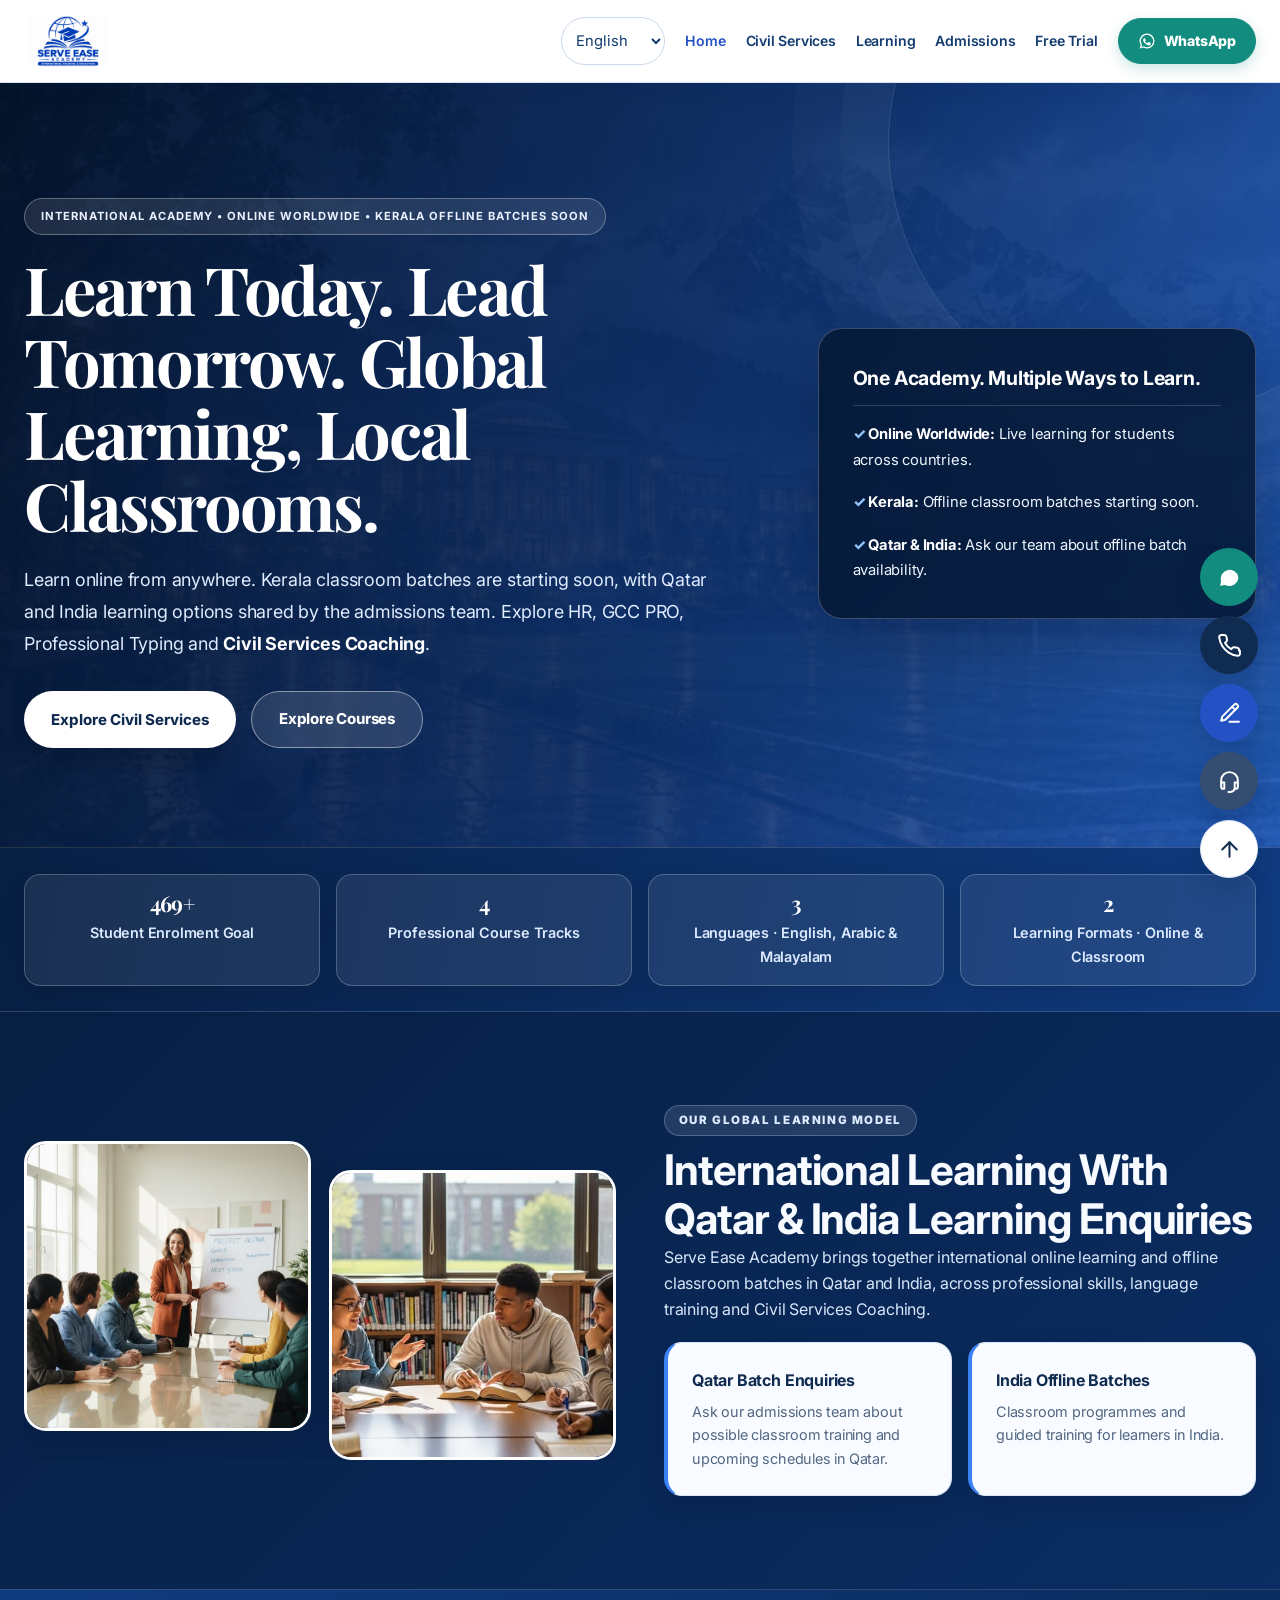
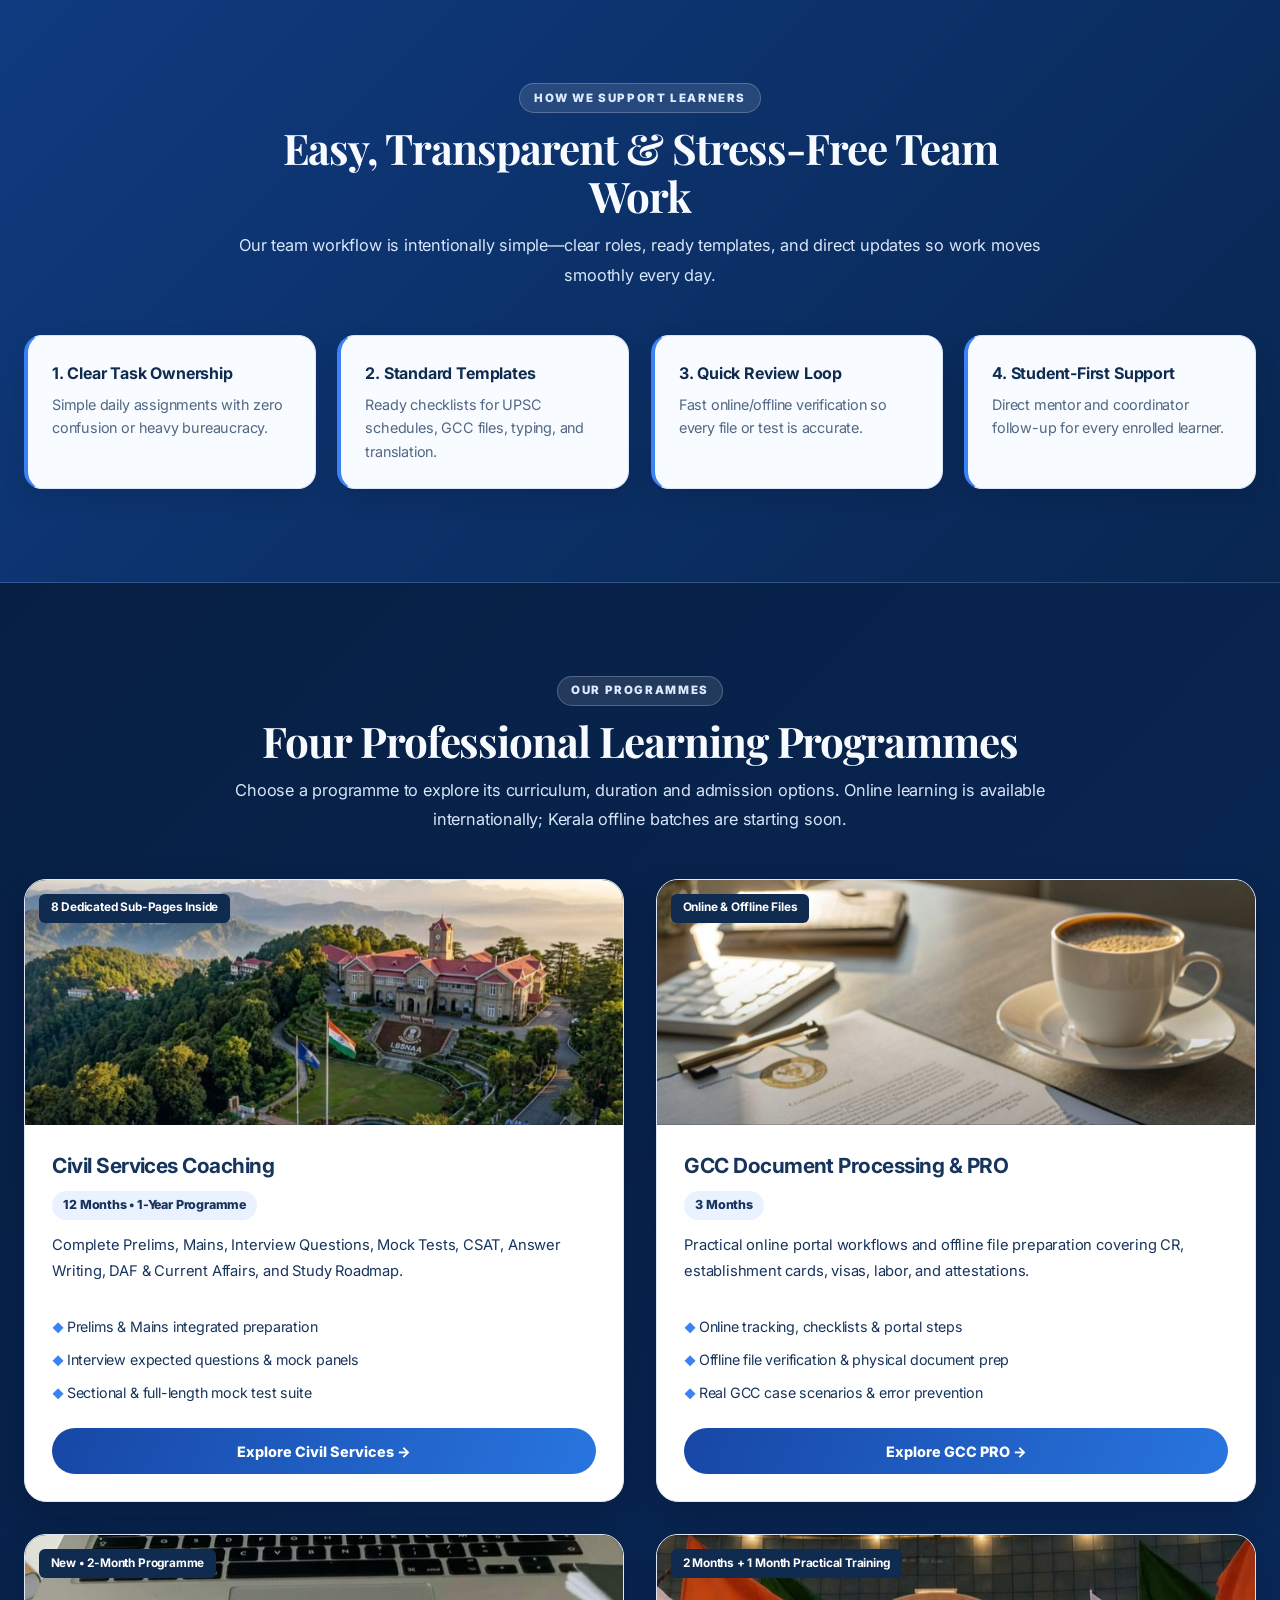
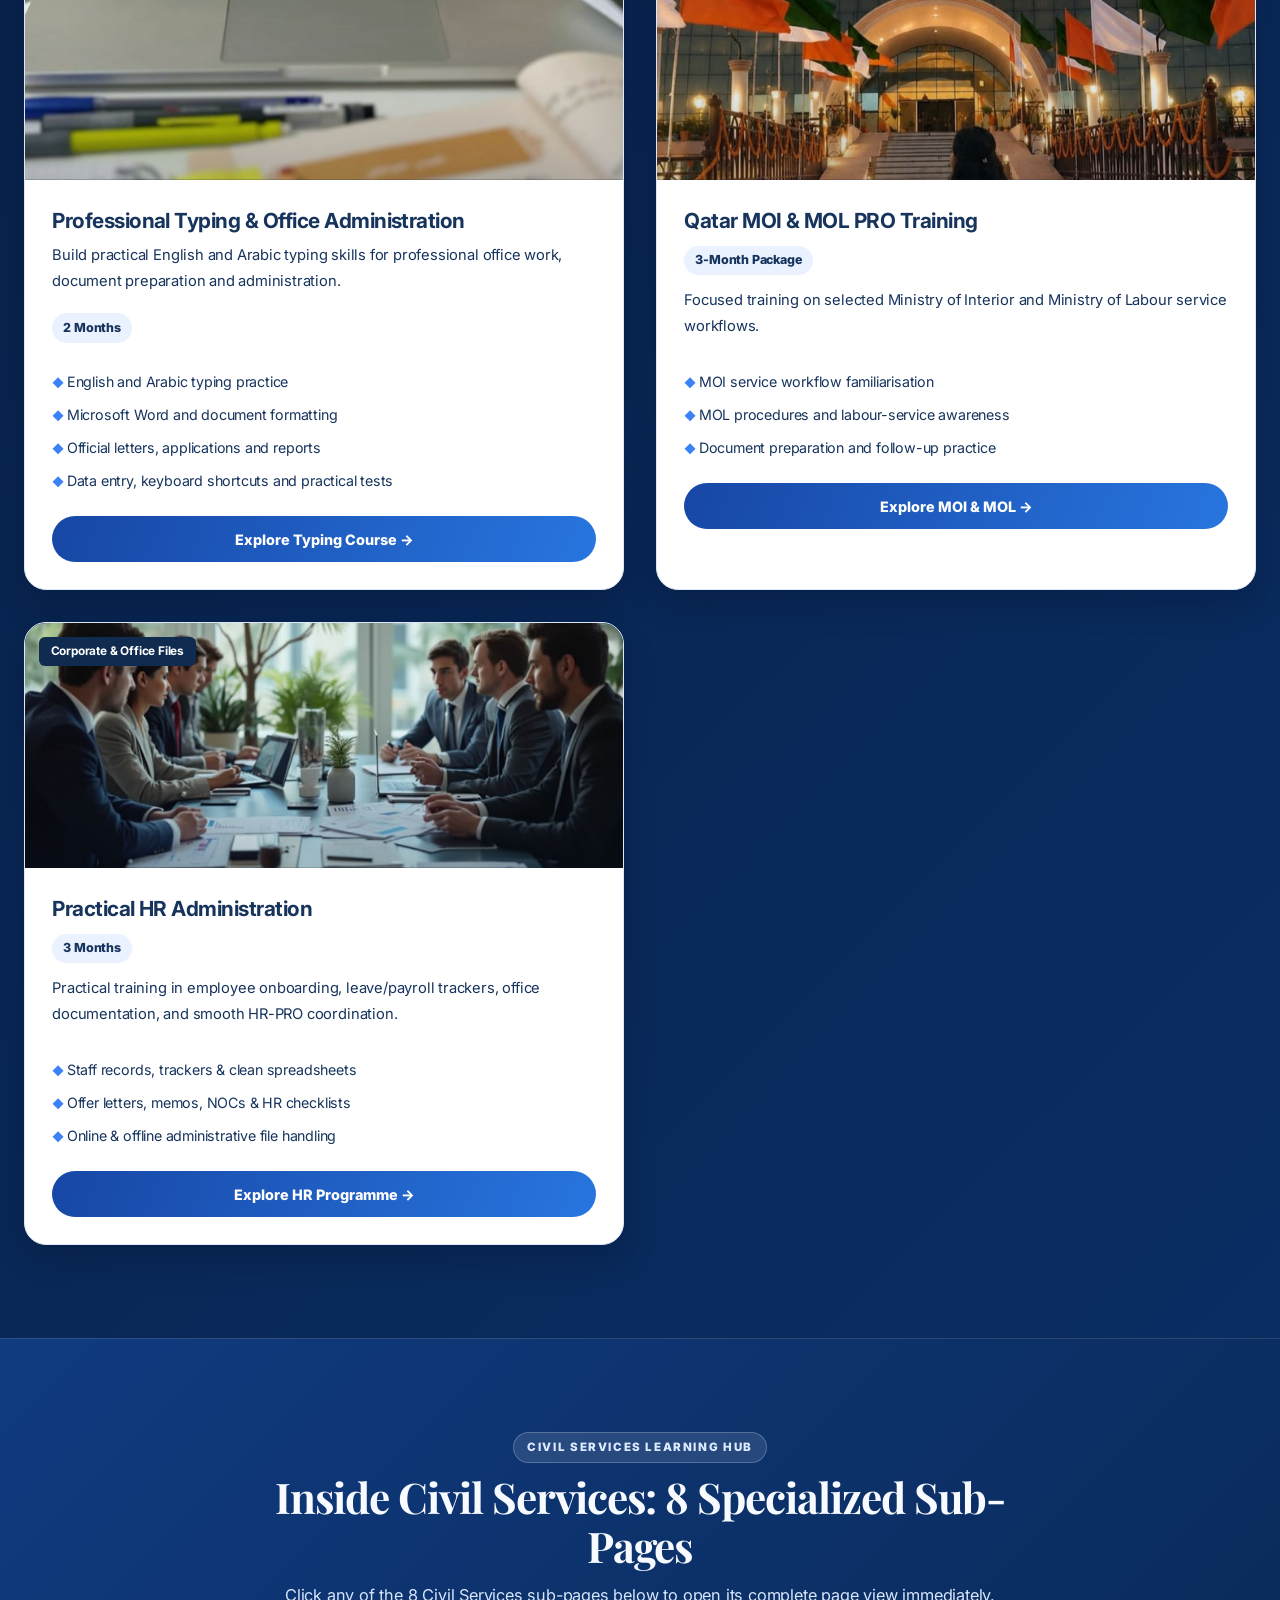
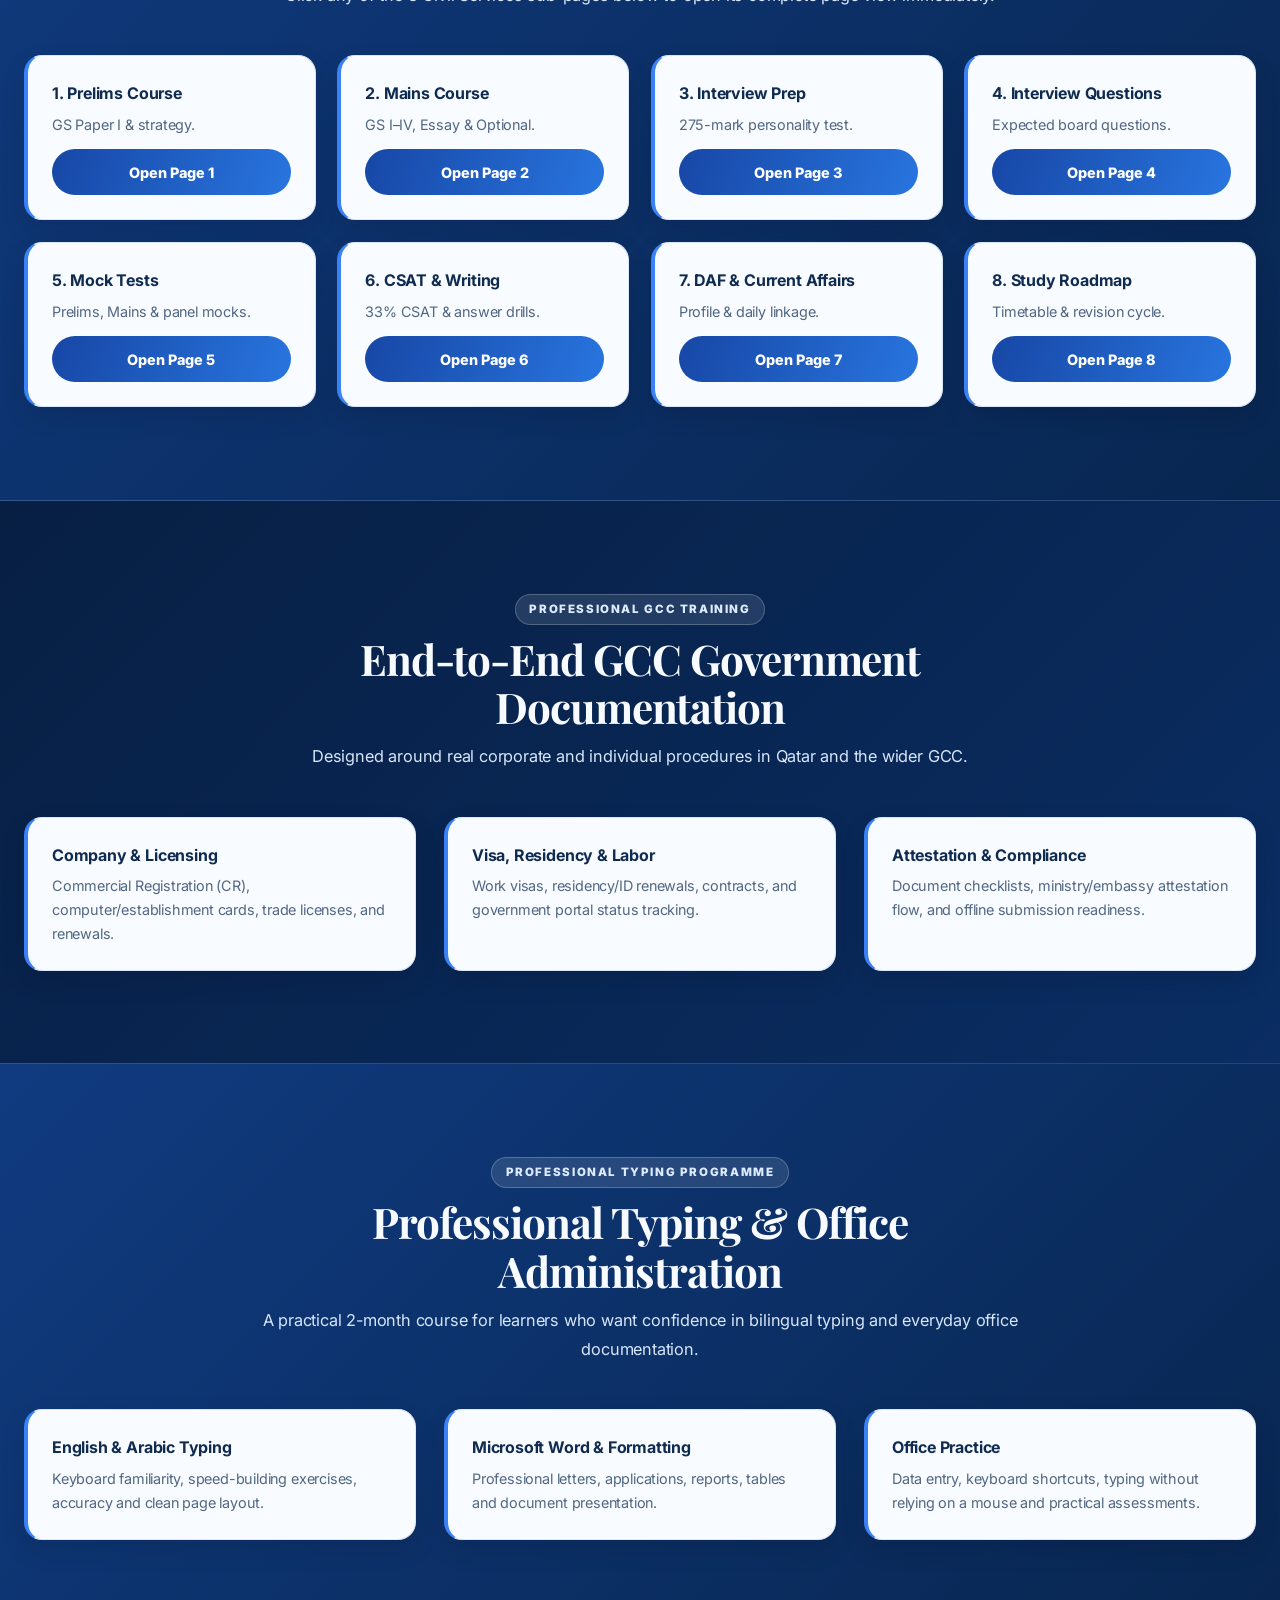
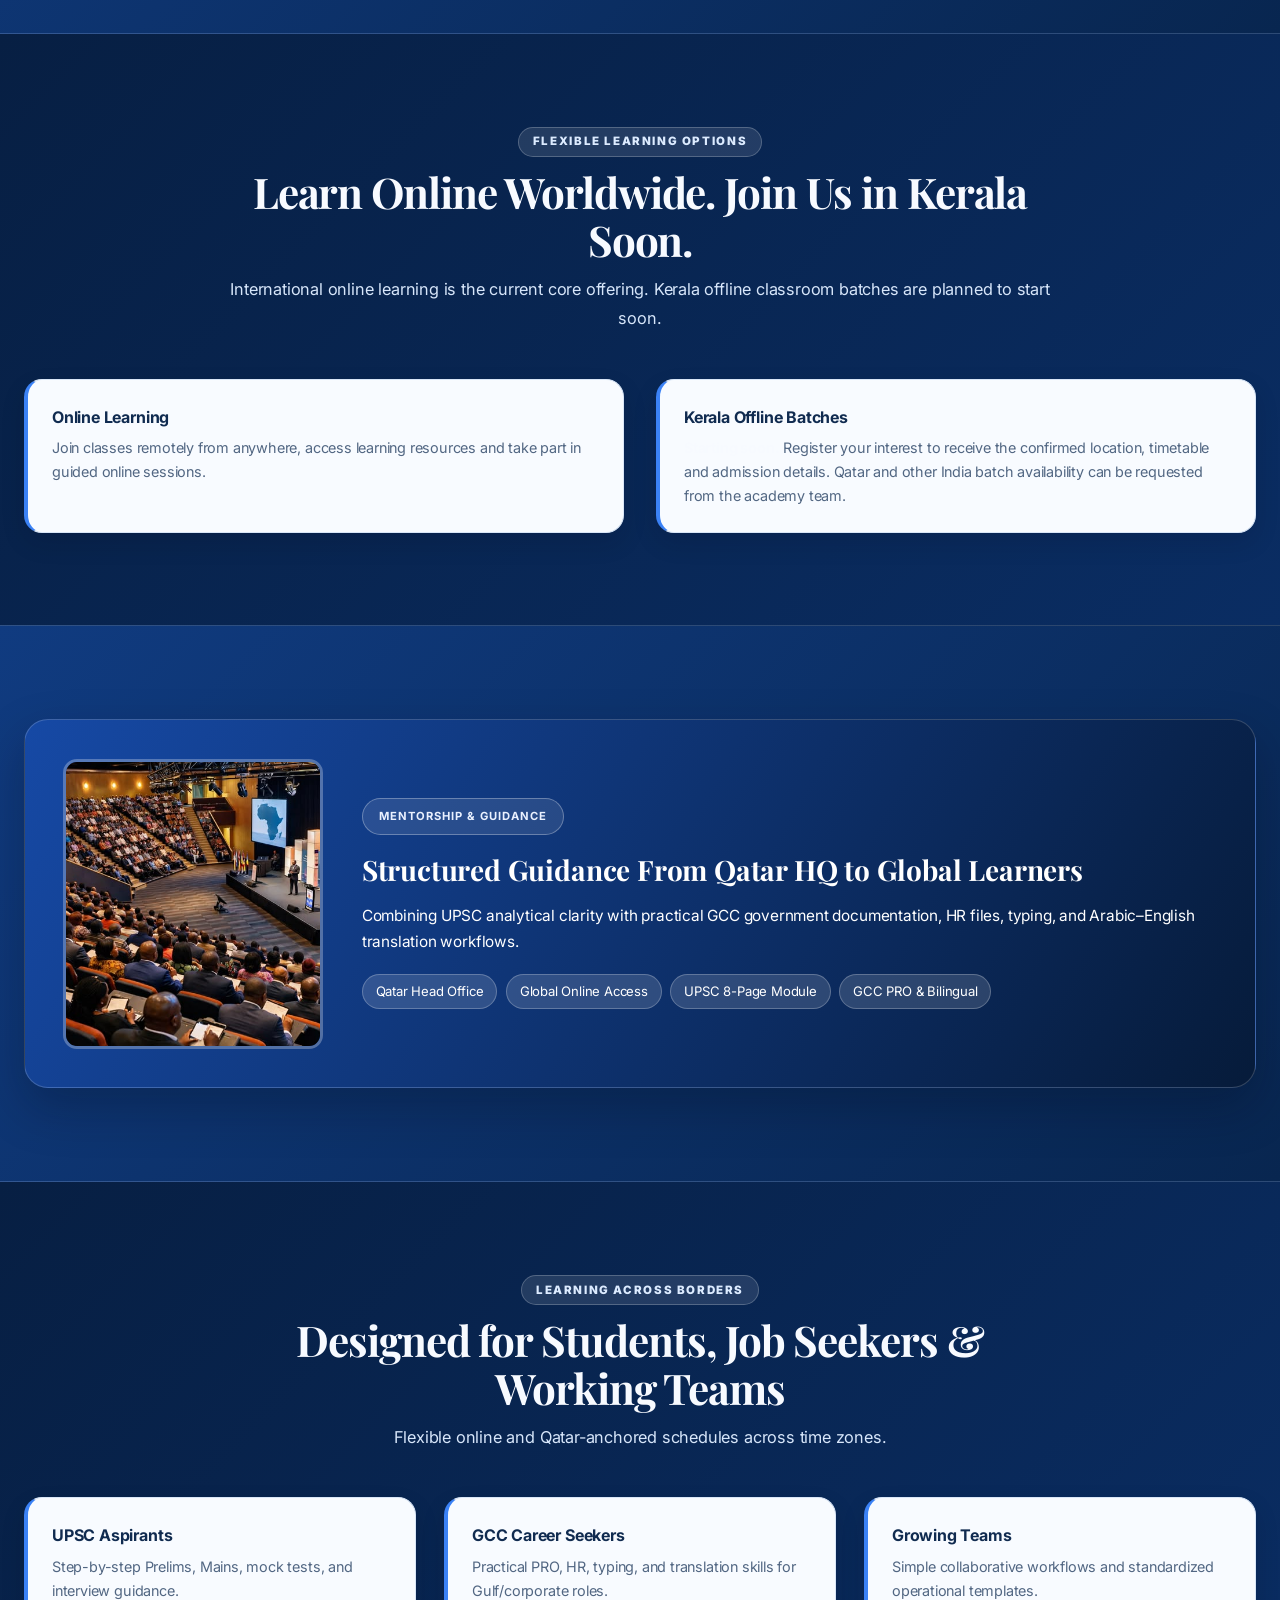
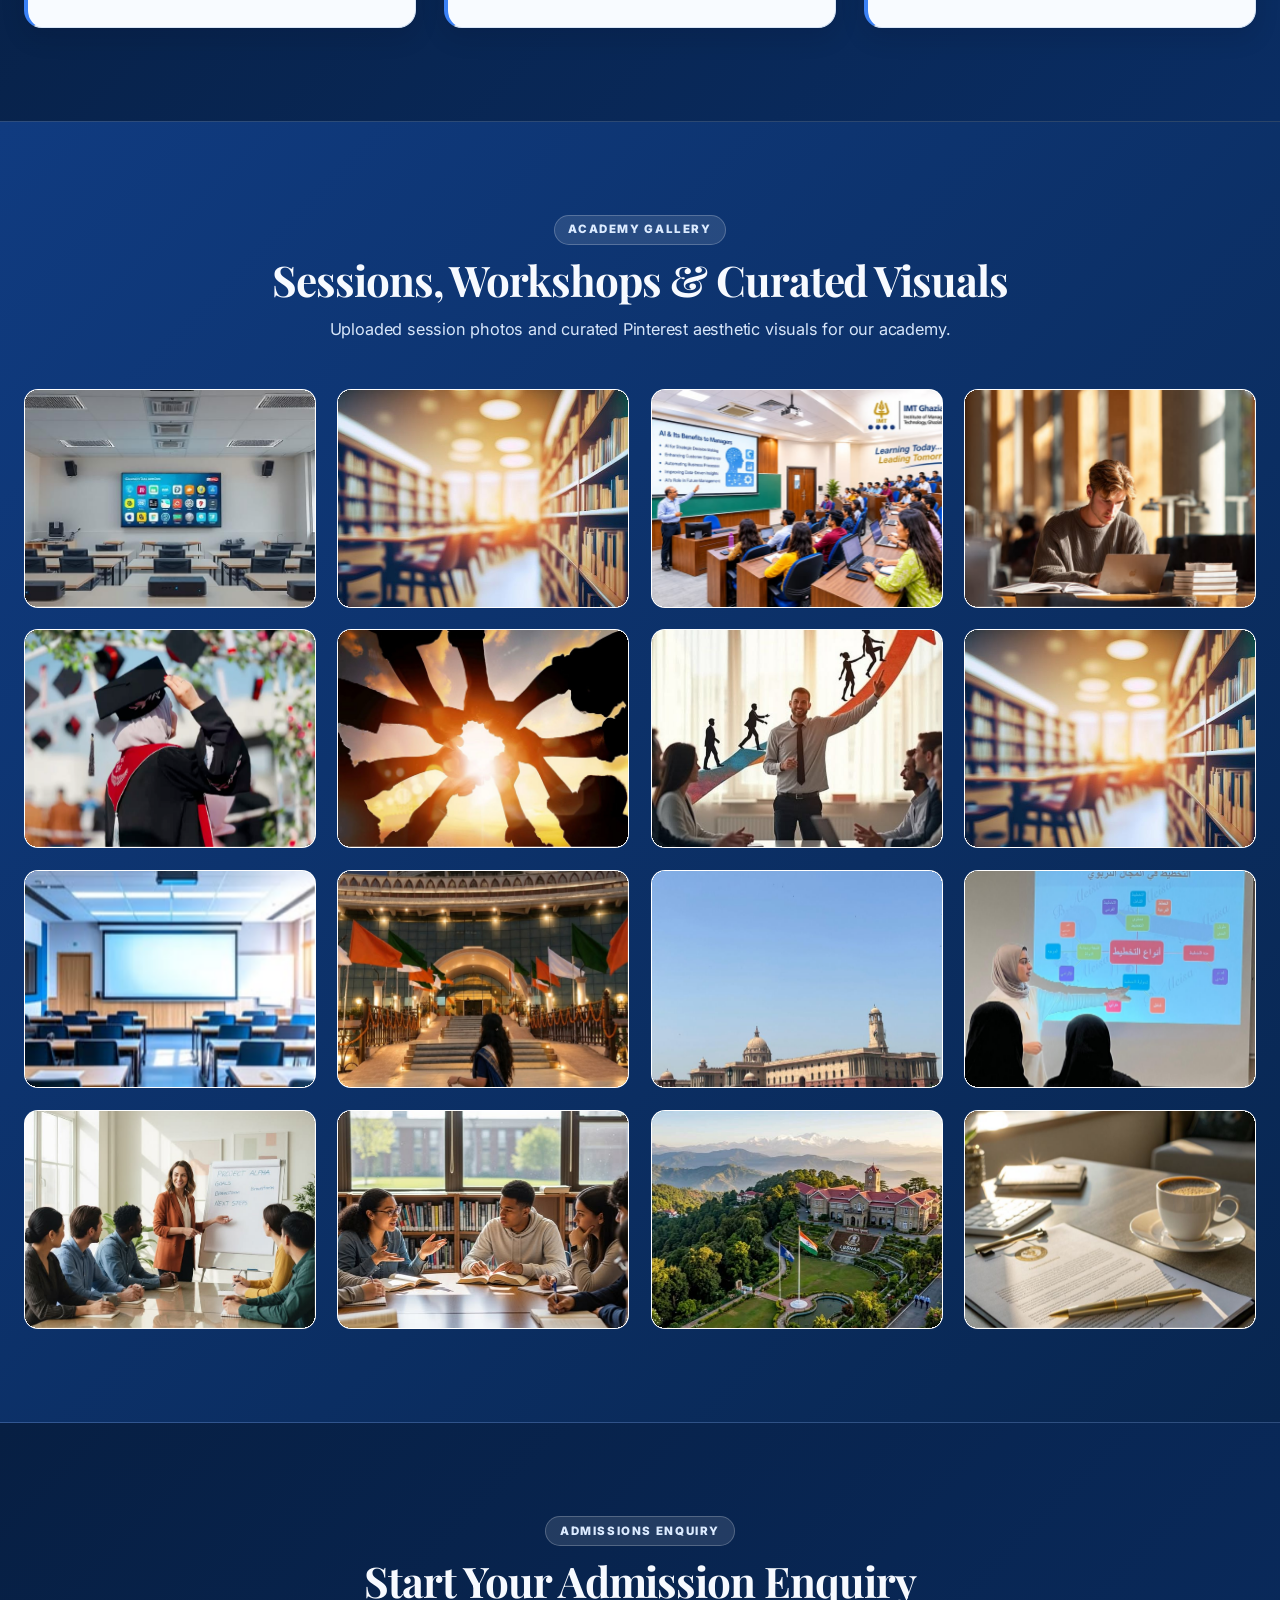
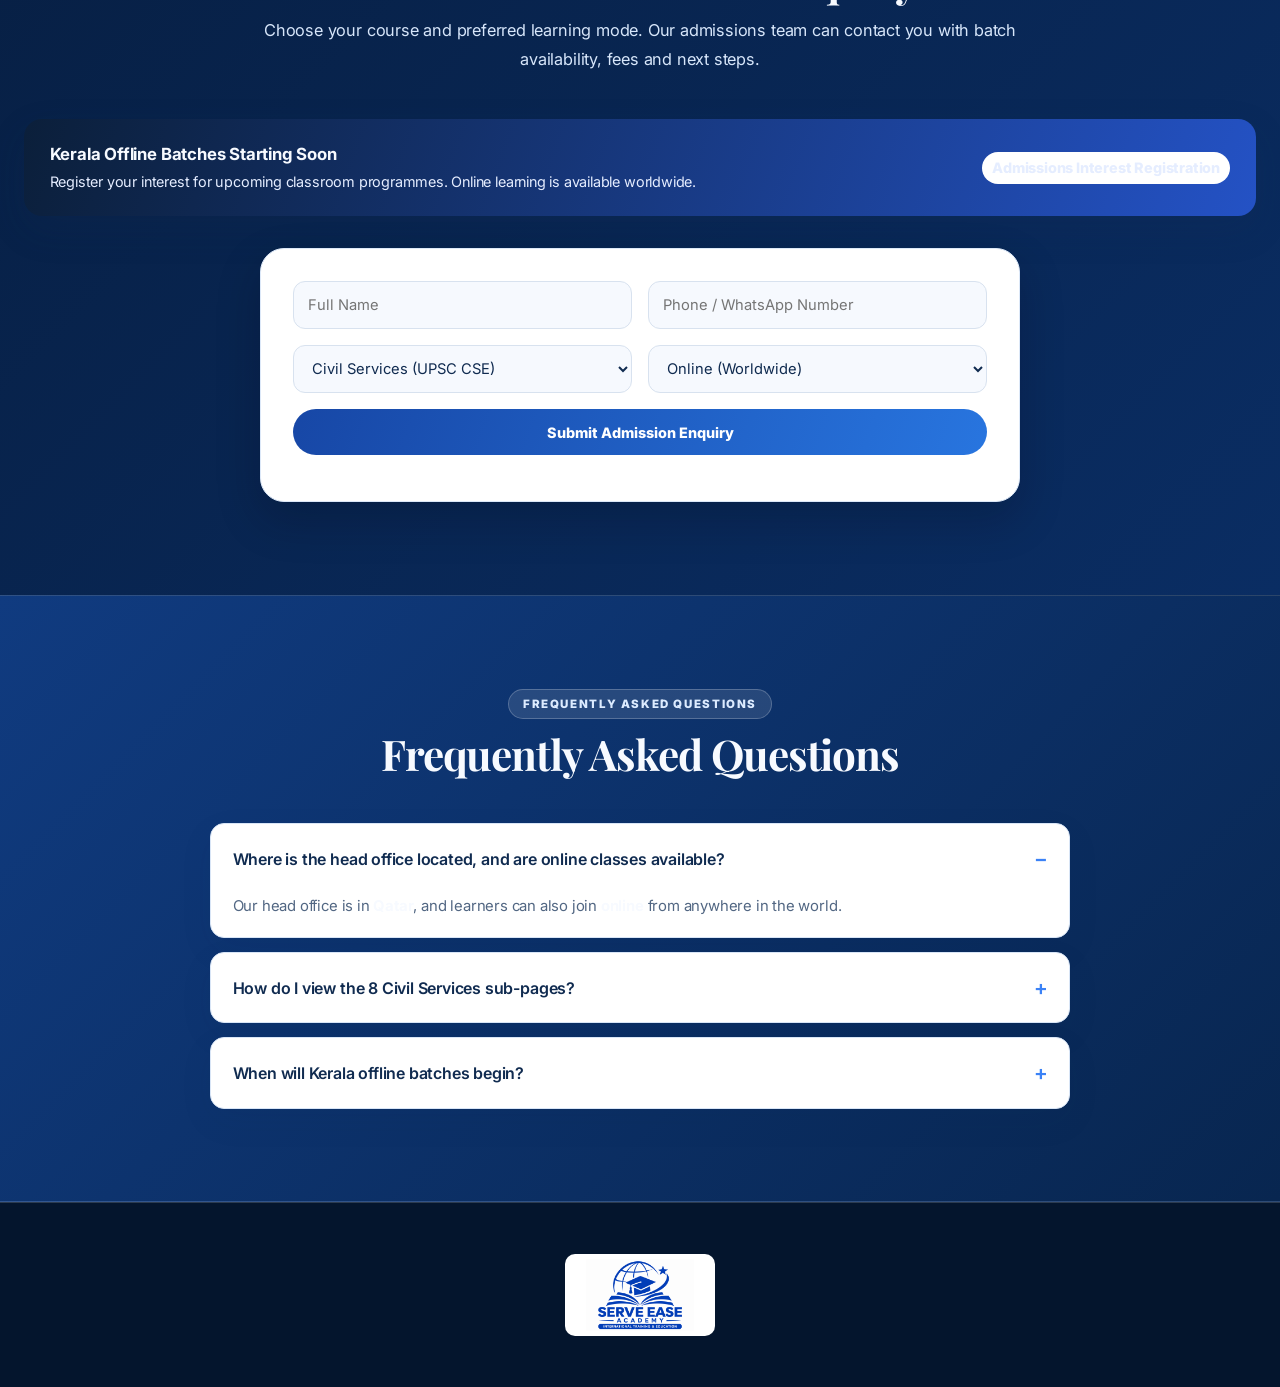
==== commit 14b08379: "Add files via upload" ====
--- a/index.html
+++ b/index.html
@@ -1214,7 +1214,40 @@
     @media(max-width:560px){.trial-hero{padding:45px 0 55px}.trial-hero h1{font-size:2.2rem}.trial-main{width:94%}.trial-form-grid{grid-template-columns:1fr}.trial-full{grid-column:auto}.trial-photos img{height:130px}.trial-bottom{align-items:flex-start;flex-direction:column}}
     @media(prefers-reduced-motion:reduce){.trial-orbit,.trial-form-card{animation:none!important}.trial-steps>div,.trial-photos img,.trial-submit{transition:none!important}}
 
-  </style>
+  
+    /* Final navigation treatment: white bar, blue typography */
+    .navbar, header.navbar, nav.navbar {
+      background: #ffffff !important;
+      background-color: #ffffff !important;
+      color: #123b70 !important;
+      border-bottom: 1px solid #d7e3f2 !important;
+      box-shadow: 0 5px 20px rgba(8, 35, 78, .08) !important;
+      backdrop-filter: blur(12px);
+    }
+    .navbar .brand, .navbar .brand span, .navbar .nav-links,
+    .navbar .nav-links a, .navbar .nav-links a:visited {
+      color: #123b70 !important;
+    }
+    .navbar .nav-links a:hover, .navbar .nav-links a.active-link {
+      color: #2452c5 !important;
+    }
+    .navbar .nav-links select, .navbar .nav-links .form-control {
+      color: #123b70 !important;
+      background: #ffffff !important;
+      border: 1px solid #cbd9eb !important;
+    }
+    .navbar .nav-links .nav-whatsapp-cta, .navbar .nav-whatsapp-cta {
+      background: #128c7e !important;
+      color: #ffffff !important;
+      border-color: #128c7e !important;
+    }
+    .navbar .nav-links .nav-whatsapp-cta:hover, .navbar .nav-whatsapp-cta:hover {
+      background: #075e54 !important;
+      color: #ffffff !important;
+    }
+    .academy-assistant { display: none !important; }
+
+</style>
 </head>
 <body id="top">
   <div id="academyCursorGlow" aria-hidden="true"></div>
@@ -1922,36 +1955,7 @@
   <!-- ===================================================================== -->
 
 
-  <!-- Floating Academy Assistant -->
-  <div id="academyAssistant" class="academy-assistant" aria-live="polite">
-    <section id="academyAssistantPanel" class="assistant-panel" hidden>
-      <div class="assistant-head">
-        <div class="assistant-avatar" aria-hidden="true"><img src="academy-robot.png" alt="" /></div>
-        <div class="assistant-heading">
-          <strong id="assistantTitle">Academy Assistant</strong>
-          <small id="assistantSubtitle">Quick course and admission guidance</small>
-        </div>
-        <button type="button" class="assistant-close" id="assistantClose" aria-label="Close assistant">×</button>
-      </div>
-      <div class="assistant-body">
-        <p id="assistantWelcome">Hello! I can help you explore programmes and admission enquiries.</p>
-        <div class="assistant-choices">
-          <button type="button" data-assist="courses">Explore courses</button>
-          <button type="button" data-assist="fees">Course fees</button>
-          <button type="button" data-assist="duration">Course duration</button>
-          <button type="button" data-assist="admission">Admission help</button>
-        </div>
-        <div id="assistantReply" class="assistant-reply" hidden></div>
-      </div>
-      <a id="assistantWhatsApp" class="assistant-whatsapp" href="#" target="_blank" rel="noopener">Continue on WhatsApp</a>
-      <small class="assistant-note">Guided information assistant · Contact the academy team for confirmed details.</small>
-    </section>
-    <button type="button" id="assistantToggle" class="assistant-toggle" aria-label="Open Academy Assistant" title="Academy Assistant">
-      <img class="assistant-toggle-robot" src="academy-robot.png" alt="" /><span id="assistantButtonText">Ask Academy</span>
-    </button>
-  </div>
-
-    <!-- CONFIG + MULTI-PAGE + DATABASE LOGIC                                  -->
+<!-- CONFIG + MULTI-PAGE + DATABASE LOGIC                                  -->
   <!-- ===================================================================== -->
   <script>
     const ACADEMY_CONFIG = {
@@ -2290,61 +2294,7 @@
       document.addEventListener('pointerenter', () => { glow.style.opacity = '1'; });
     })();
   
-    // Guided Academy Assistant: predefined answers, with WhatsApp hand-off for live support.
-    (() => {
-      const panel=document.getElementById("academyAssistantPanel");
-      const toggle=document.getElementById("assistantToggle");
-      const close=document.getElementById("assistantClose");
-      const reply=document.getElementById("assistantReply");
-      const wa=document.getElementById("assistantWhatsApp");
-      const langSelect=document.getElementById("languageSelect");
-      const phone="97470442825";
-      const answers={
-        en:{
-          courses:"Programmes include Qatar PRO & Government Services, GCC PRO & Document Processing, Professional Typing & Office Administration, Practical PRO & Admin Training, HR & Corporate Administration, and Civil Services Examination Preparation.",
-          fees:"QAR 1,500 applies only to the specific MOI & MOL package. Fees for all other programmes are quoted separately.",
-          duration:"The MOI & MOL package is 2 months of course learning plus 1 month of practical training. Other programme durations are confirmed separately.",
-          admission:"Use Apply / Admission or continue on WhatsApp. The admissions team can confirm availability, fees and next steps."
-        },
-        ml:{
-          courses:"പ്രോഗ്രാമുകൾ: Qatar PRO & Government Services, GCC PRO & Document Processing, Professional Typing & Office Administration, Practical PRO & Admin Training, HR & Corporate Administration, Civil Services Examination Preparation.",
-          fees:"QAR 1,500 എന്നത് MOI & MOL പ്രത്യേക പാക്കേജിന് മാത്രമാണ്. മറ്റ് കോഴ്സുകളുടെ ഫീസ് പ്രത്യേകം അറിയിക്കും.",
-          duration:"MOI & MOL പാക്കേജ് 2 മാസം കോഴ്സും 1 മാസം പ്രായോഗിക പരിശീലനവുമാണ്. മറ്റ് കോഴ്സുകളുടെ ദൈർഘ്യം പ്രത്യേകം സ്ഥിരീകരിക്കും.",
-          admission:"Apply / Admission ബട്ടൺ ഉപയോഗിക്കാം അല്ലെങ്കിൽ WhatsApp വഴി ബന്ധപ്പെടാം. ബാച്ച് ലഭ്യതയും ഫീസും അഡ്മിഷൻ ടീം സ്ഥിരീകരിക്കും."
-        },
-        ar:{
-          courses:"تشمل البرامج: خدمات PRO الحكومية في قطر، ومعالجة مستندات وخدمات PRO في دول الخليج، والطباعة الاحترافية وإدارة المكاتب، والتدريب العملي، وإدارة الموارد البشرية، والتحضير لاختبارات الخدمة المدنية.",
-          fees:"رسوم 1,500 ريال قطري تخص حزمة MOI وMOL المحددة فقط. يتم تحديد رسوم البرامج الأخرى بشكل منفصل.",
-          duration:"تتكون حزمة MOI وMOL من شهرين من الدراسة وشهر واحد من التدريب العملي. ويتم تأكيد مدة البرامج الأخرى بشكل منفصل.",
-          admission:"استخدم زر التقديم والتسجيل أو تواصل عبر واتساب. يمكن لفريق القبول تأكيد التوفر والرسوم والخطوات التالية."
-        }
-      };
-      const labels={
-        en:["Academy Assistant","Quick course and admission guidance","Hello! Choose what you would like to know.","Explore courses","Course fees","Course duration","Admission help","Continue on WhatsApp","Ask Academy"],
-        ml:["അക്കാദമി അസിസ്റ്റന്റ്","കോഴ്സുകളും അഡ്മിഷനും സംബന്ധിച്ച സഹായം","നമസ്കാരം! എന്താണ് അറിയേണ്ടത് തിരഞ്ഞെടുക്കൂ.","കോഴ്സുകൾ കാണുക","കോഴ്സ് ഫീസ്","കോഴ്സ് ദൈർഘ്യം","അഡ്മിഷൻ സഹായം","WhatsApp വഴി ബന്ധപ്പെടുക","അക്കാദമിയോട് ചോദിക്കൂ"],
-        ar:["مساعد الأكاديمية","إرشادات سريعة حول الدورات والتسجيل","مرحبًا! اختر ما تريد معرفته.","استكشف الدورات","رسوم الدورات","مدة الدورة","مساعدة القبول","تابع عبر واتساب","اسأل الأكاديمية"]
-      };
-      function lang(){return langSelect?.value||"en"}
-      function refresh(){
-        const L=labels[lang()]||labels.en;
-        document.getElementById("assistantTitle").textContent=L[0];
-        document.getElementById("assistantSubtitle").textContent=L[1];
-        document.getElementById("assistantWelcome").textContent=L[2];
-        document.querySelectorAll("[data-assist]").forEach((b,i)=>b.textContent=L[3+i]);
-        wa.textContent=L[7];
-        document.getElementById("assistantButtonText").textContent=L[8];
-        wa.href="https://wa.me/"+phone+"?text="+encodeURIComponent("Hello Serve Ease Academy, I need course and admission information.");
-        reply.hidden=true;
-      }
-      toggle.addEventListener("click",()=>{panel.hidden=!panel.hidden;});
-      close.addEventListener("click",()=>{panel.hidden=true;});
-      document.querySelectorAll("[data-assist]").forEach(b=>b.addEventListener("click",()=>{
-        reply.textContent=(answers[lang()]||answers.en)[b.dataset.assist];
-        reply.hidden=false;
-      }));
-      langSelect?.addEventListener("change",refresh);
-      refresh();
-    })();
+    
 
 
     function openTrialPage(){
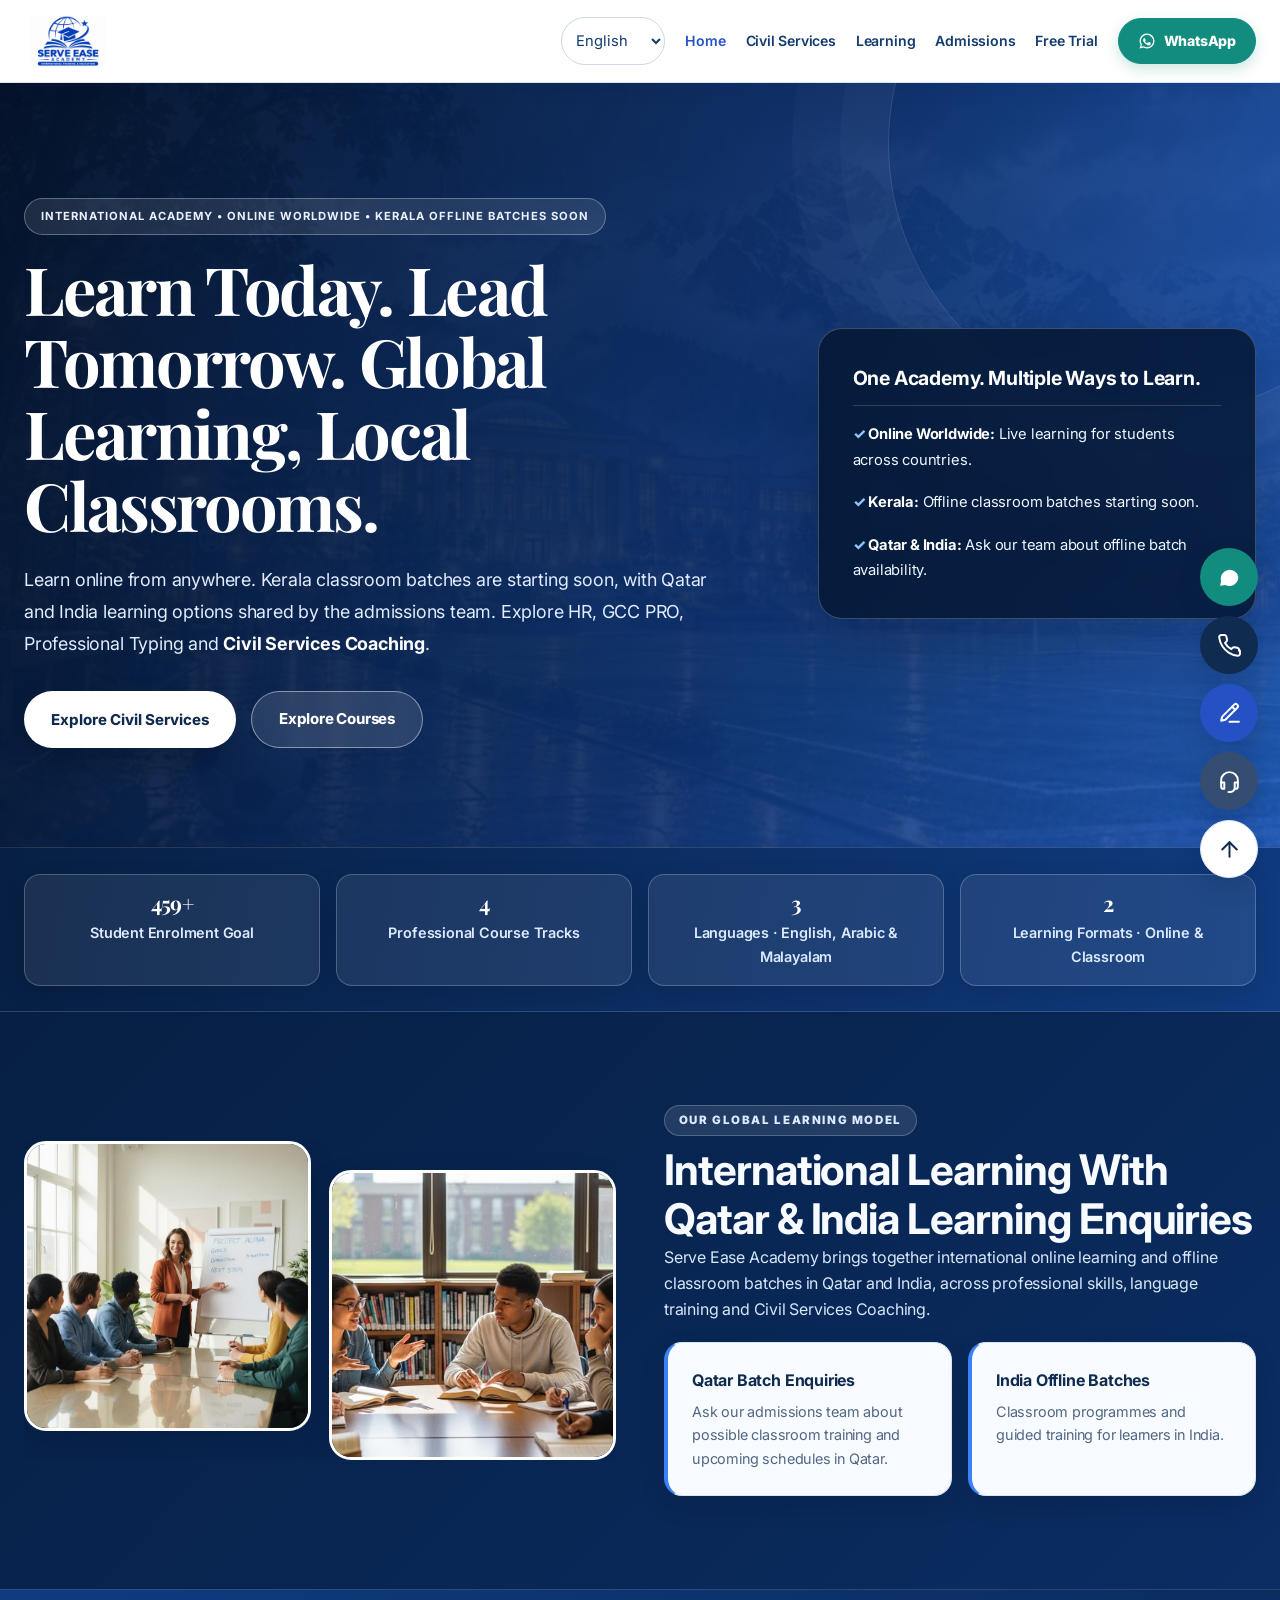
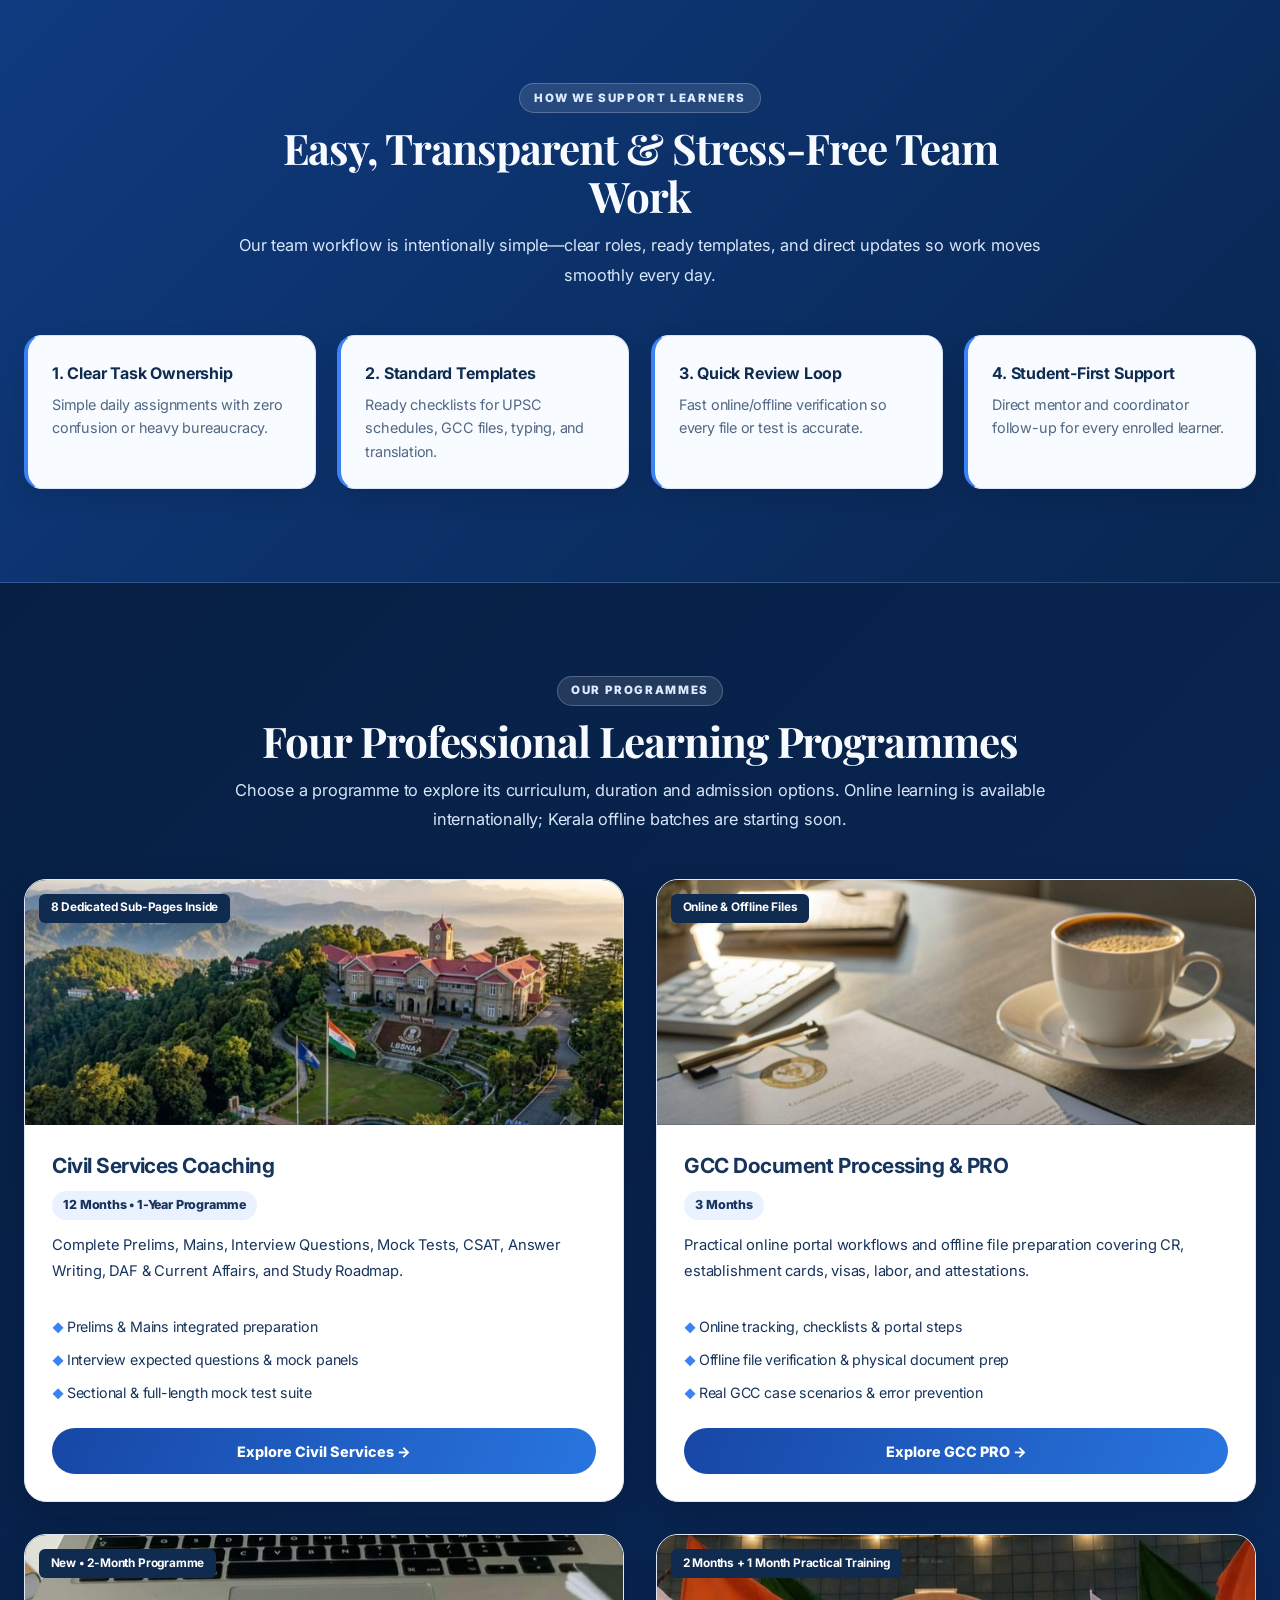
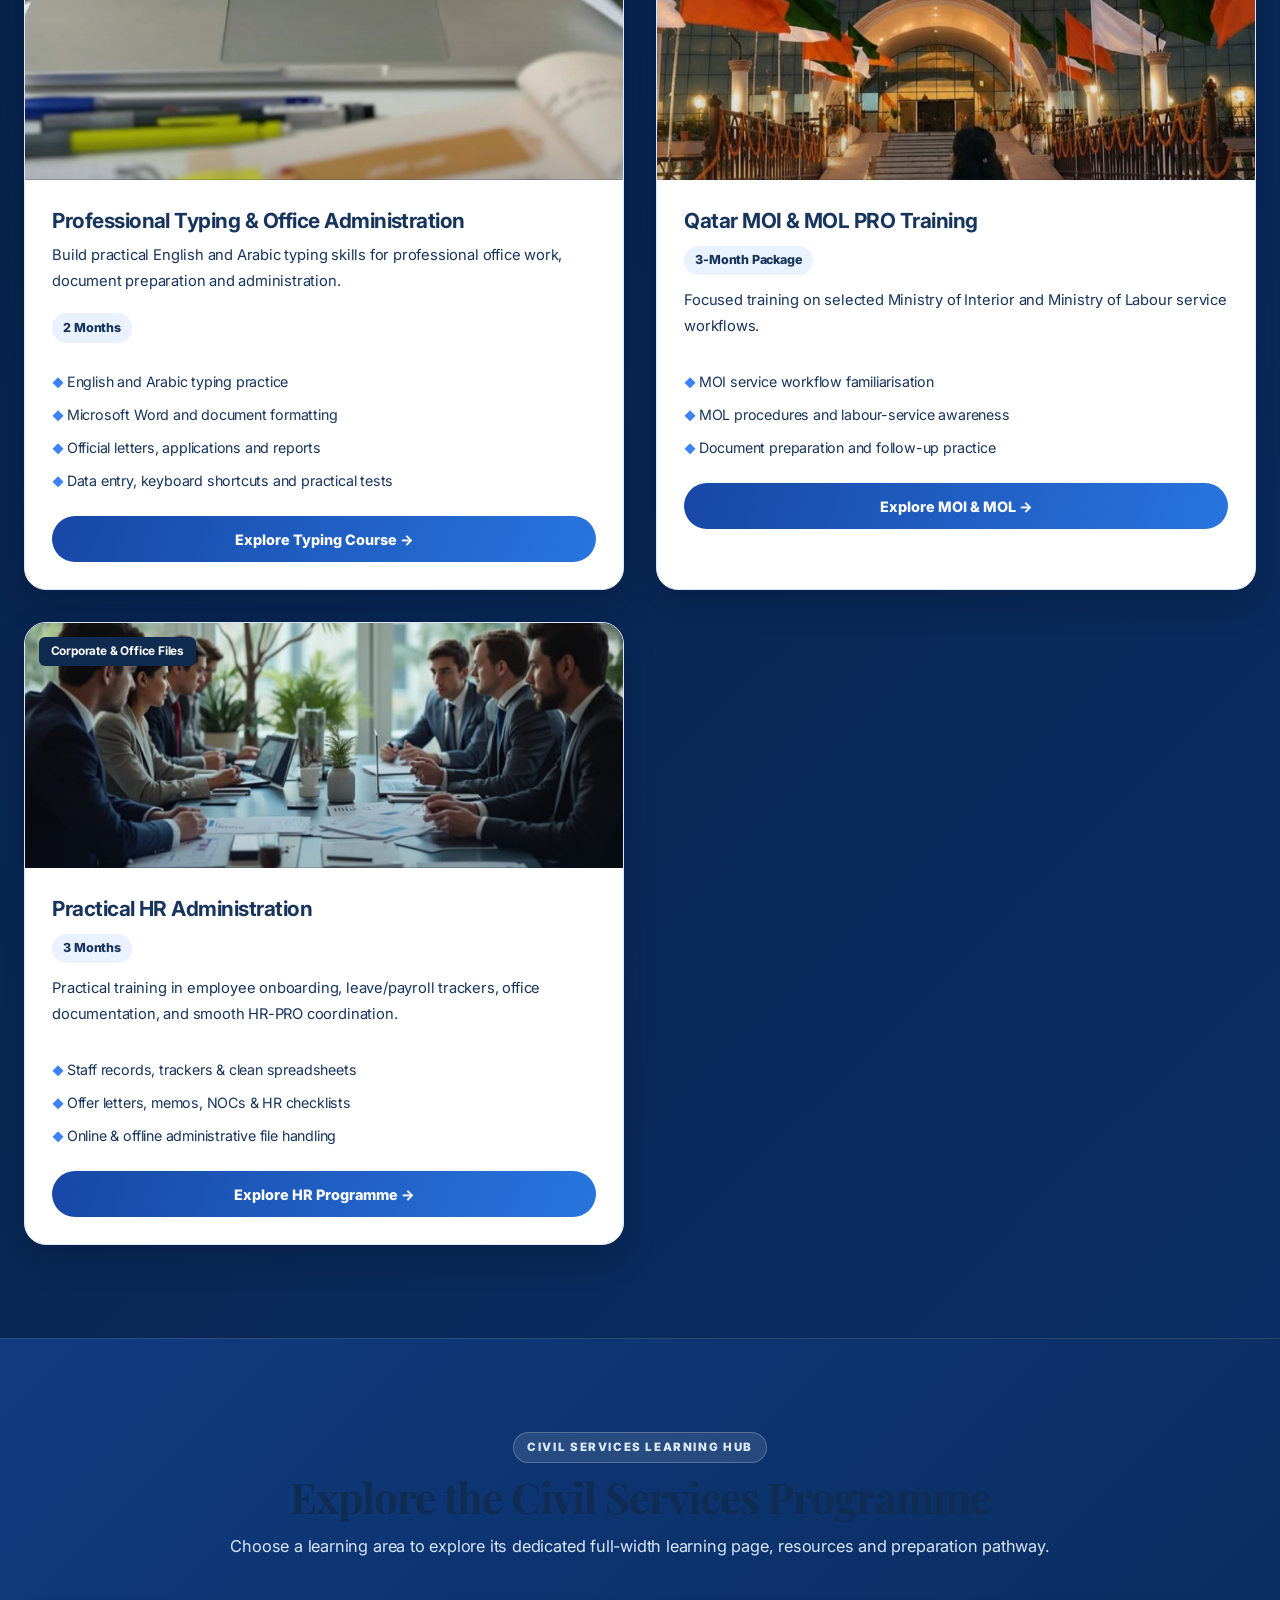
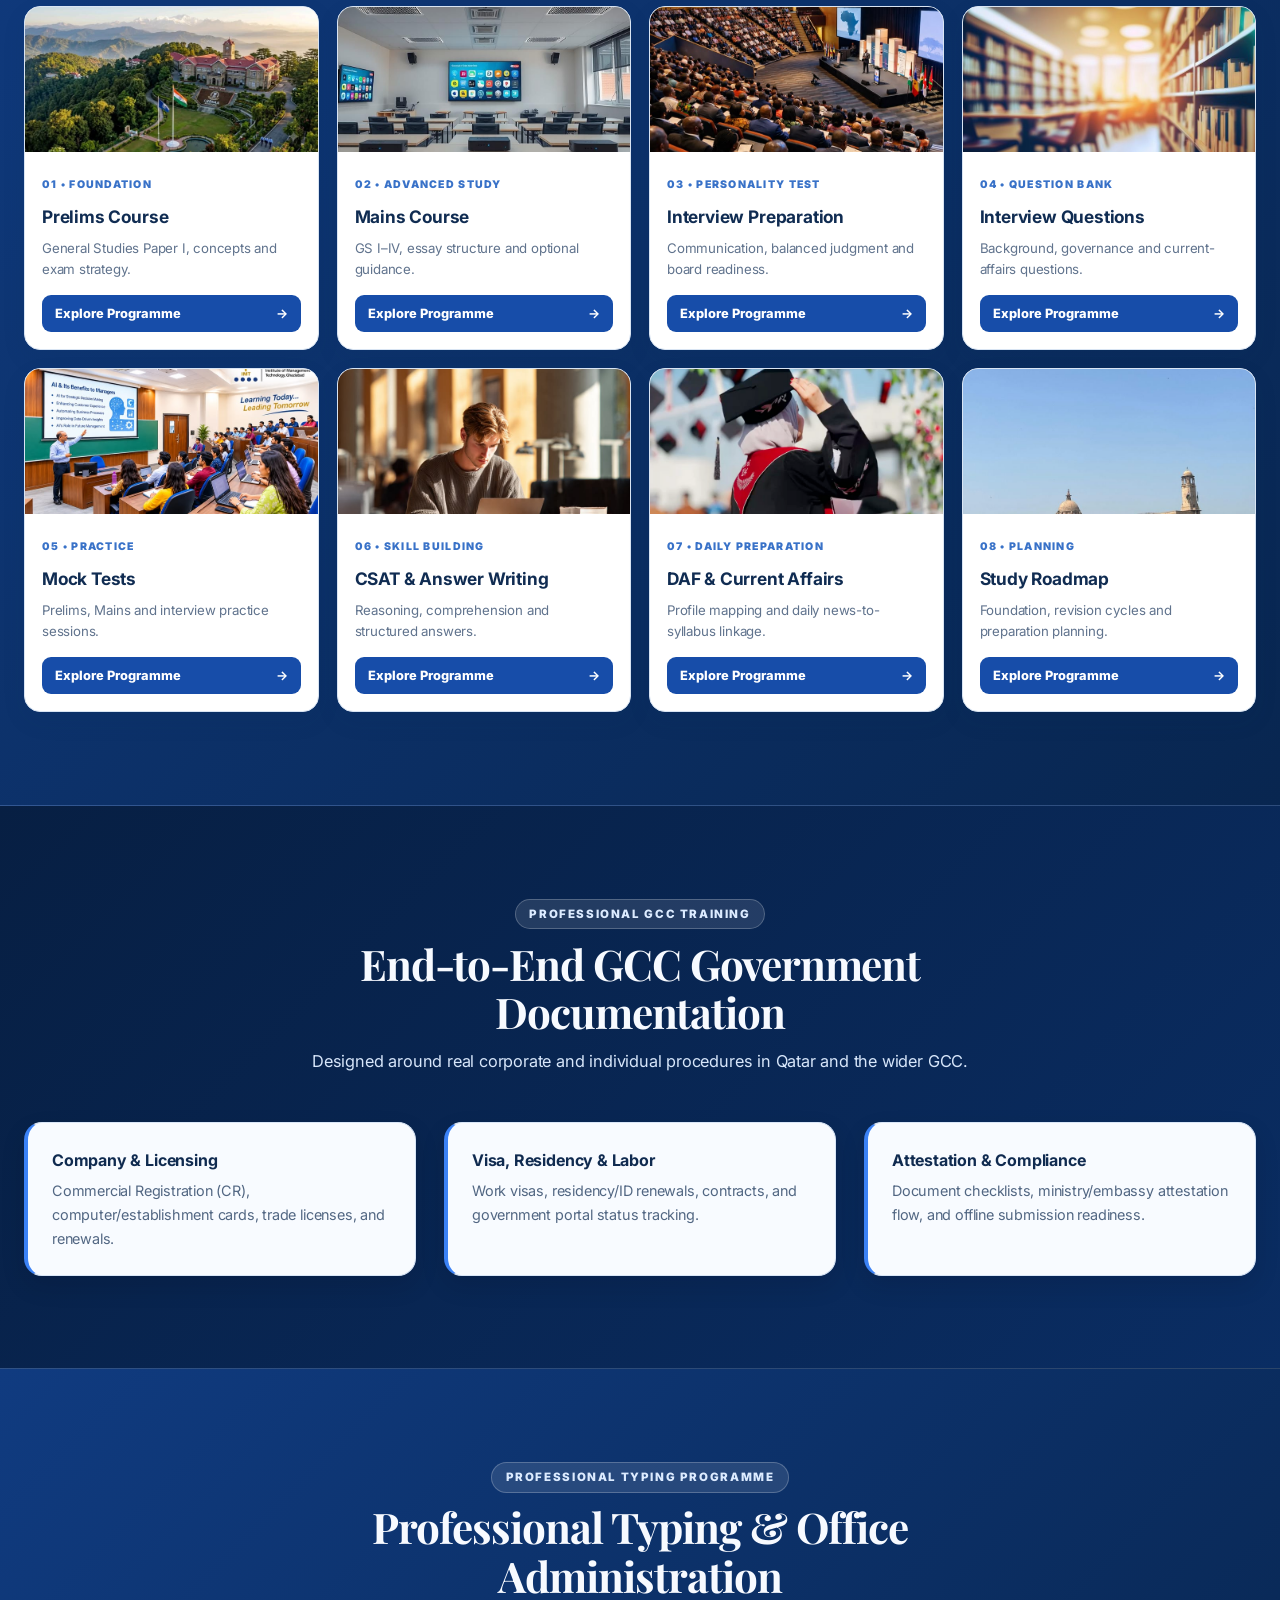
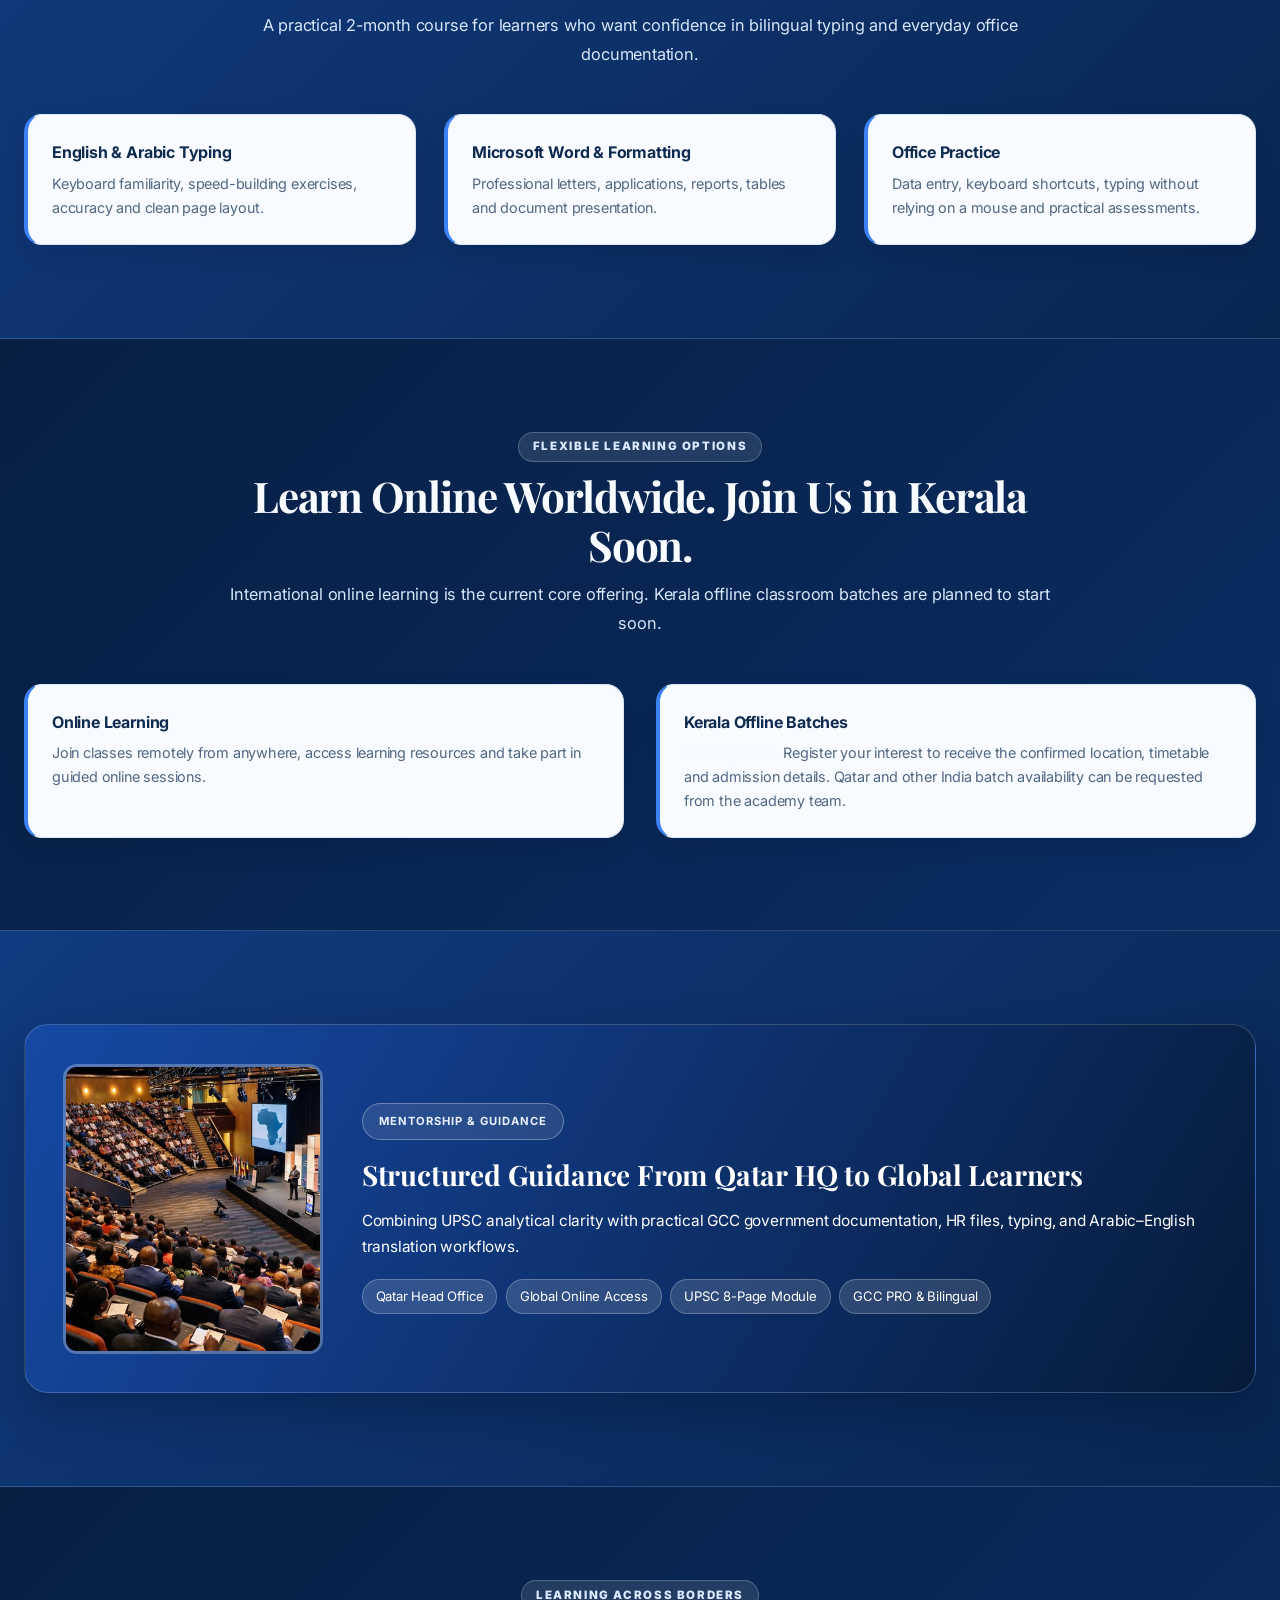
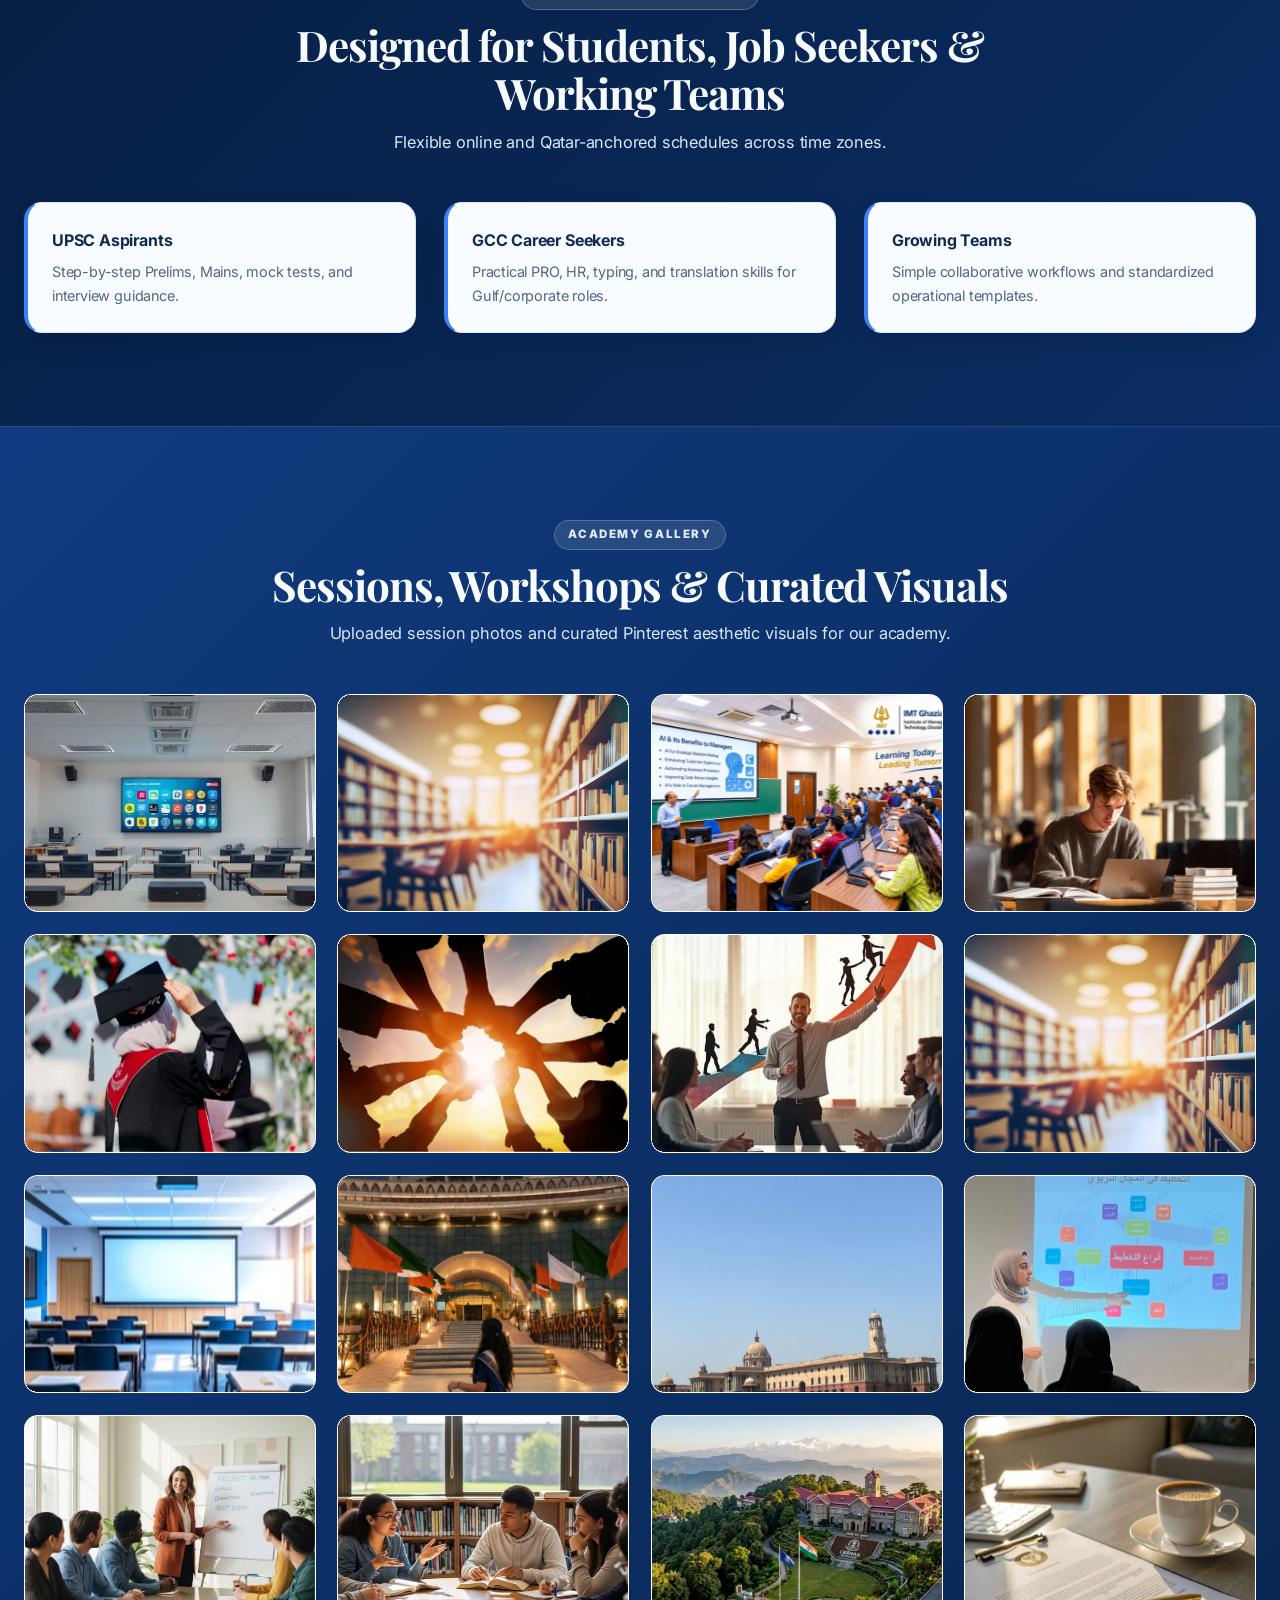
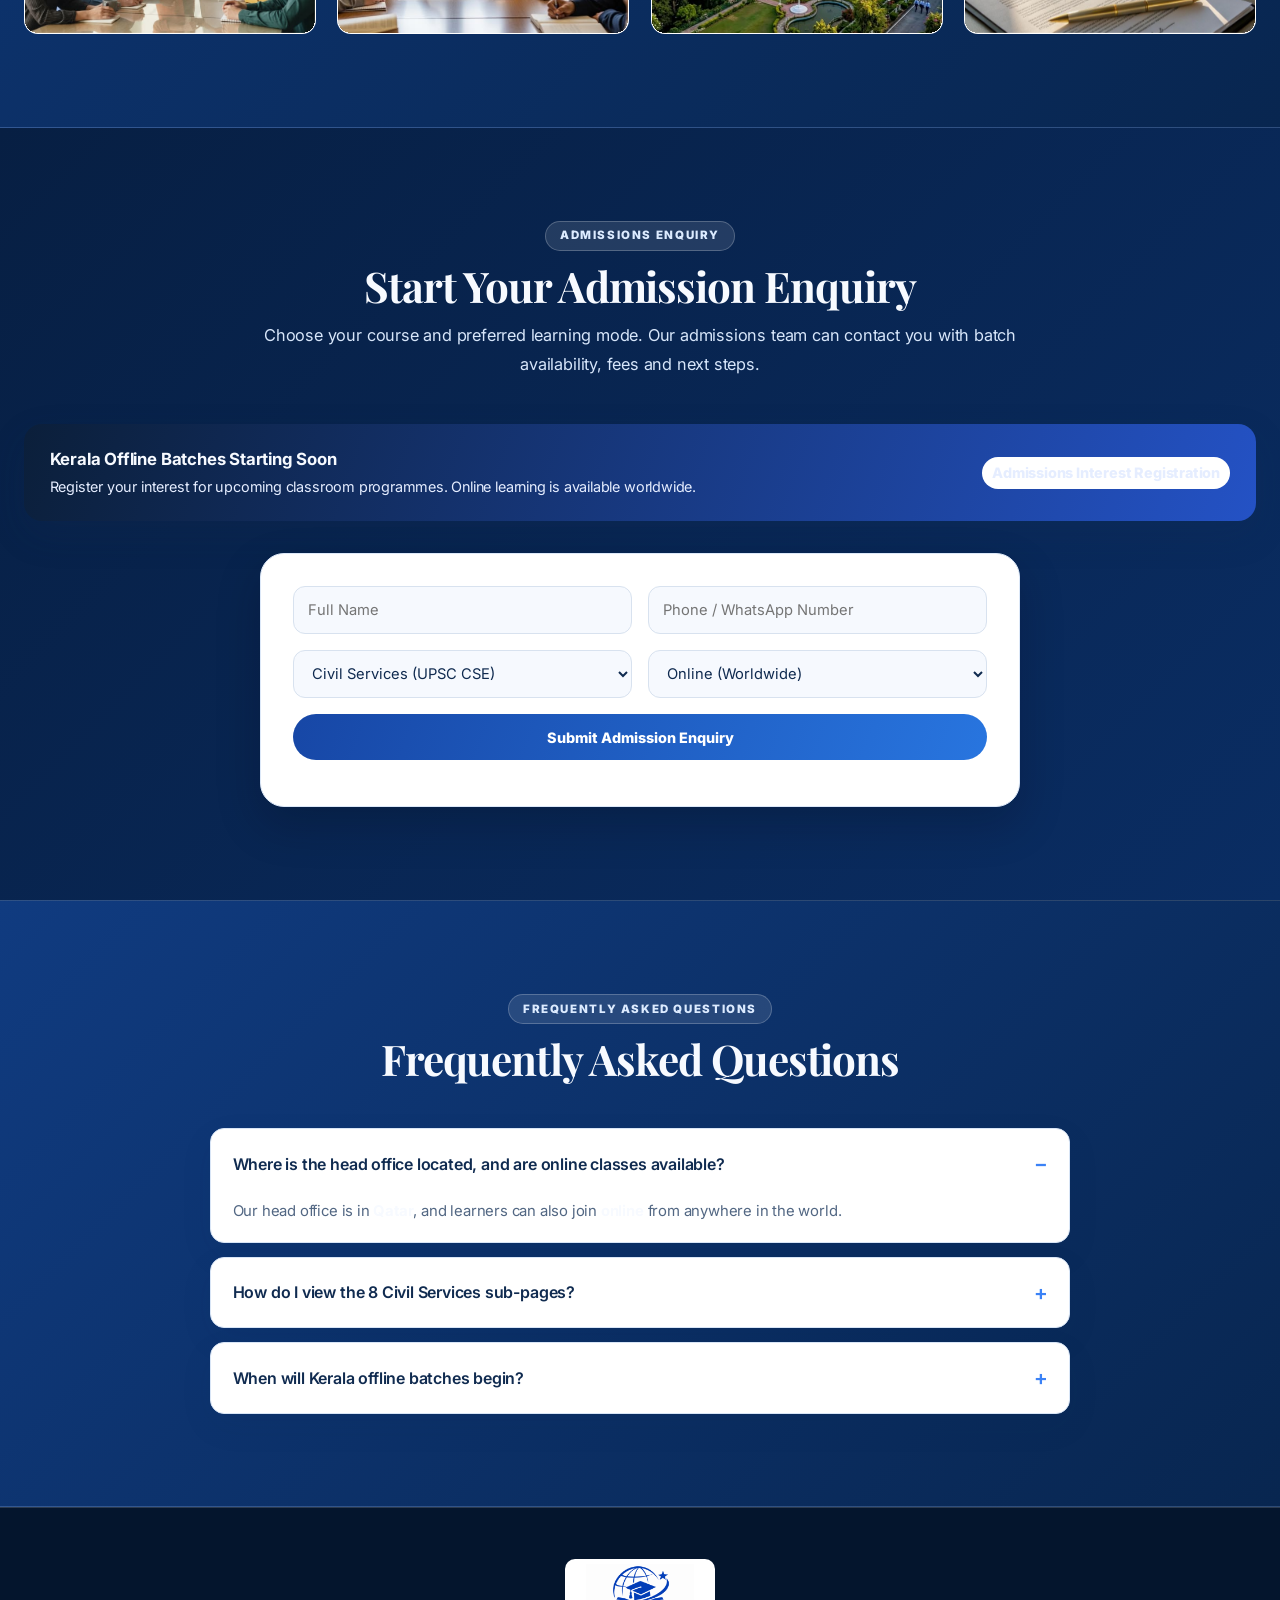
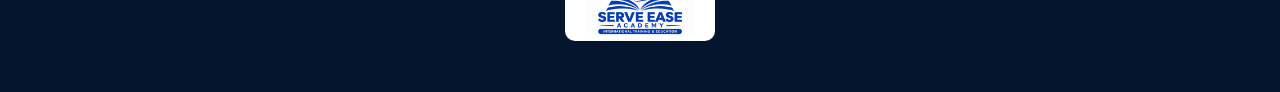
==== commit c0466ec9: "Add files via upload" ====
--- a/index.html
+++ b/index.html
@@ -1247,6 +1247,49 @@
     }
     .academy-assistant { display: none !important; }
 
+
+    /* Civil Services programme explorer: compact image cards */
+    .civil-launcher{background:linear-gradient(135deg,#f3f7ff 0%,#eaf1fc 52%,#f8fbff 100%);color:#102c52}
+    .civil-launcher .section-header h2{color:#102c52}
+    .civil-launcher .section-header p{color:#526985}
+    .civil-explore-grid{display:grid;grid-template-columns:repeat(4,minmax(0,1fr));gap:18px;margin-top:30px}
+    .civil-explore-card{overflow:hidden;background:#fff;border:1px solid #d8e4f3;border-radius:16px;box-shadow:0 9px 25px rgba(13,45,91,.08);transition:transform .3s,box-shadow .3s}
+    .civil-explore-card:hover{transform:translateY(-7px);box-shadow:0 18px 36px rgba(13,45,91,.16)}
+    .civil-explore-card>img{display:block;width:100%;height:145px;object-fit:cover;transition:transform .55s}
+    .civil-explore-card:hover>img{transform:scale(1.07)}
+    .civil-explore-copy{padding:17px}
+    .civil-explore-copy>span{font-size:.66rem;font-weight:900;letter-spacing:.12em;color:#3972c8}
+    .civil-explore-copy h3{font-size:1.08rem;color:#102c52;margin:7px 0}
+    .civil-explore-copy p{min-height:42px;font-size:.83rem;line-height:1.55;color:#60738d;margin-bottom:15px}
+    .civil-explore-copy button{display:flex;align-items:center;justify-content:space-between;width:100%;padding:11px 13px;border:0;border-radius:9px;background:#174da9;color:#fff;font-weight:800;font-size:.8rem;cursor:pointer;transition:background .2s}
+    .civil-explore-copy button:hover{background:#2d72d5}
+    /* Full-width visual hero for each Civil Services sub-page */
+    #upscHubView{background:#f4f7fc;color:#132f55}
+    #upscHubView .subpage-header{background:linear-gradient(115deg,#071d3c,#174da9);padding:38px 0 45px}
+    #upscHubView .subpage-header h1,#upscHubView .subpage-header p{color:#fff}
+    #upscHubView .subpage-header .breadcrumb{color:#d9e7fb}
+    #upscHubView .subpage-header .breadcrumb button{color:#fff}
+    #upscHubView .subpage-tabs{background:#fff;border-bottom:1px solid #dbe5f2}
+    #upscHubView .upsc-sub-panel{background:#f4f7fc;border-radius:0;padding:32px 0 55px}
+    #upscHubView .upsc-sub-panel h2{color:#102c52!important}
+    #upscHubView .upsc-sub-panel>p{color:#536b88!important}
+    .upsc-feature-banner{position:relative;overflow:hidden;width:100%;height:clamp(220px,29vw,390px);border-radius:18px;margin:0 0 34px;background:#0b2a53;box-shadow:0 16px 38px rgba(10,37,77,.16)}
+    .upsc-feature-banner img{width:100%;height:100%;object-fit:cover;display:block;transition:transform .7s}
+    .upsc-feature-banner:hover img{transform:scale(1.045)}
+    .upsc-feature-banner:after{content:"";position:absolute;inset:0;background:linear-gradient(90deg,rgba(4,20,43,.88),rgba(4,20,43,.42) 58%,rgba(4,20,43,.05))}
+    .upsc-feature-banner>div{position:absolute;z-index:1;left:clamp(22px,5vw,72px);bottom:clamp(22px,4vw,52px);max-width:720px;color:#fff}
+    .upsc-feature-banner span{font-size:.7rem;font-weight:900;letter-spacing:.16em;color:#c9e0ff}
+    .upsc-feature-banner h2{font:700 clamp(1.7rem,4vw,3rem)/1.15 'Playfair Display',serif;color:#fff!important;margin:9px 0}
+    .upsc-feature-banner p{color:#edf4ff;line-height:1.6;margin:0}
+    #upscHubView .upsc-sub-panel .info-box,#upscHubView .qa-box{background:#fff;border:1px solid #d9e5f3;box-shadow:0 8px 22px rgba(15,45,85,.06)}
+    #upscHubView .upsc-sub-panel .info-box h4,#upscHubView .qa-box h4{color:#123765}
+    #upscHubView .upsc-sub-panel .info-box p,#upscHubView .qa-box p{color:#5d708a}
+    .programme-wide-image{width:100%;height:clamp(210px,26vw,350px);overflow:hidden;border-radius:18px;margin:0 0 34px;box-shadow:0 15px 36px rgba(10,37,77,.14)}
+    .programme-wide-image img{width:100%;height:100%;object-fit:cover;display:block;transition:transform .7s}
+    .programme-wide-image:hover img{transform:scale(1.04)}
+    @media(max-width:1000px){.civil-explore-grid{grid-template-columns:repeat(2,minmax(0,1fr))}}
+    @media(max-width:560px){.civil-explore-grid{grid-template-columns:1fr}.civil-explore-card>img{height:180px}.upsc-feature-banner{height:230px}.upsc-feature-banner p{font-size:.84rem}}
+
 </style>
 </head>
 <body id="top">
@@ -1491,23 +1534,23 @@
       </div>
     </section>
 
-    <!-- Layer 6: Civil Services 8 Sub-Pages Quick Launcher -->
-    <section class="section section-alt" id="layer-6-upsc-preview">
+    <!-- Layer 6: Civil Services visual learning hub -->
+    <section class="section section-alt civil-launcher" id="layer-6-upsc-preview">
       <div class="container">
         <div class="section-header">
           <span class="eyebrow">Civil Services Learning Hub</span>
-          <h2>Inside Civil Services: 8 Specialized Sub-Pages</h2>
-          <p>Click any of the 8 Civil Services sub-pages below to open its complete page view immediately.</p>
-        </div>
-        <div class="grid-4">
-          <div class="info-box"><h4>1. Prelims Course</h4><p>GS Paper I &amp; strategy.</p><button class="card-btn" style="margin-top:0.8rem;" onclick="openUpscHub('upsc-prelims')">Open Page 1</button></div>
-          <div class="info-box"><h4>2. Mains Course</h4><p>GS I–IV, Essay &amp; Optional.</p><button class="card-btn" style="margin-top:0.8rem;" onclick="openUpscHub('upsc-mains')">Open Page 2</button></div>
-          <div class="info-box"><h4>3. Interview Prep</h4><p>275-mark personality test.</p><button class="card-btn" style="margin-top:0.8rem;" onclick="openUpscHub('upsc-interview')">Open Page 3</button></div>
-          <div class="info-box"><h4>4. Interview Questions</h4><p>Expected board questions.</p><button class="card-btn" style="margin-top:0.8rem;" onclick="openUpscHub('upsc-questions')">Open Page 4</button></div>
-          <div class="info-box"><h4>5. Mock Tests</h4><p>Prelims, Mains &amp; panel mocks.</p><button class="card-btn" style="margin-top:0.8rem;" onclick="openUpscHub('upsc-mocks')">Open Page 5</button></div>
-          <div class="info-box"><h4>6. CSAT &amp; Writing</h4><p>33% CSAT &amp; answer drills.</p><button class="card-btn" style="margin-top:0.8rem;" onclick="openUpscHub('upsc-csat')">Open Page 6</button></div>
-          <div class="info-box"><h4>7. DAF &amp; Current Affairs</h4><p>Profile &amp; daily linkage.</p><button class="card-btn" style="margin-top:0.8rem;" onclick="openUpscHub('upsc-daf')">Open Page 7</button></div>
-          <div class="info-box"><h4>8. Study Roadmap</h4><p>Timetable &amp; revision cycle.</p><button class="card-btn" style="margin-top:0.8rem;" onclick="openUpscHub('upsc-roadmap')">Open Page 8</button></div>
+          <h2>Explore the Civil Services Programme</h2>
+          <p>Choose a learning area to explore its dedicated full-width learning page, resources and preparation pathway.</p>
+        </div>
+        <div class="civil-explore-grid">
+          <article class="civil-explore-card"><img src="course-upsc.jpg" alt="Civil Services Prelims preparation"><div class="civil-explore-copy"><span>01 • FOUNDATION</span><h3>Prelims Course</h3><p>General Studies Paper I, concepts and exam strategy.</p><button onclick="openUpscHub('upsc-prelims')">Explore Programme <b>→</b></button></div></article>
+          <article class="civil-explore-card"><img src="gallery-1.jpg" alt="Mains answer writing and study"><div class="civil-explore-copy"><span>02 • ADVANCED STUDY</span><h3>Mains Course</h3><p>GS I–IV, essay structure and optional guidance.</p><button onclick="openUpscHub('upsc-mains')">Explore Programme <b>→</b></button></div></article>
+          <article class="civil-explore-card"><img src="mentor-1.jpg" alt="Interview mentoring"><div class="civil-explore-copy"><span>03 • PERSONALITY TEST</span><h3>Interview Preparation</h3><p>Communication, balanced judgment and board readiness.</p><button onclick="openUpscHub('upsc-interview')">Explore Programme <b>→</b></button></div></article>
+          <article class="civil-explore-card"><img src="gallery-2.jpg" alt="Interview question preparation"><div class="civil-explore-copy"><span>04 • QUESTION BANK</span><h3>Interview Questions</h3><p>Background, governance and current-affairs questions.</p><button onclick="openUpscHub('upsc-questions')">Explore Programme <b>→</b></button></div></article>
+          <article class="civil-explore-card"><img src="gallery-3.jpg" alt="Mock test practice"><div class="civil-explore-copy"><span>05 • PRACTICE</span><h3>Mock Tests</h3><p>Prelims, Mains and interview practice sessions.</p><button onclick="openUpscHub('upsc-mocks')">Explore Programme <b>→</b></button></div></article>
+          <article class="civil-explore-card"><img src="gallery-4.jpg" alt="Study and answer writing"><div class="civil-explore-copy"><span>06 • SKILL BUILDING</span><h3>CSAT &amp; Answer Writing</h3><p>Reasoning, comprehension and structured answers.</p><button onclick="openUpscHub('upsc-csat')">Explore Programme <b>→</b></button></div></article>
+          <article class="civil-explore-card"><img src="gallery-5.jpg" alt="Current affairs learning"><div class="civil-explore-copy"><span>07 • DAILY PREPARATION</span><h3>DAF &amp; Current Affairs</h3><p>Profile mapping and daily news-to-syllabus linkage.</p><button onclick="openUpscHub('upsc-daf')">Explore Programme <b>→</b></button></div></article>
+          <article class="civil-explore-card"><img src="photo 6.jpg" alt="Study roadmap planning"><div class="civil-explore-copy"><span>08 • PLANNING</span><h3>Study Roadmap</h3><p>Foundation, revision cycles and preparation planning.</p><button onclick="openUpscHub('upsc-roadmap')">Explore Programme <b>→</b></button></div></article>
         </div>
       </div>
     </section>
@@ -1743,6 +1786,11 @@
     <div class="container">
       <!-- Sub-Page 1: Prelims Course -->
       <div id="upsc-prelims" class="upsc-sub-panel active">
+        <div class="upsc-feature-banner">
+          <img src="course-upsc.jpg" alt="Prelims • General Studies" loading="lazy">
+          <div><span>SERVE EASE ACADEMY • CIVIL SERVICES</span><h2>Prelims • General Studies</h2><p>Explore the learning pathway, key topics and preparation support for this stage.</p></div>
+        </div>
+
         <span class="eyebrow">Sub-Page 1 of 8 • Prelims</span>
         <h2 style="font-family:'Playfair Display',serif;color:var(--navy-deep);margin-bottom:0.8rem;">UPSC Prelims Course (GS Paper I)</h2>
         <p style="color:var(--text-muted);margin-bottom:1.5rem;">Concept clarity, elimination logic, and high-frequency revision for Polity, Economy, History, Geography, Environment, and Science &amp; Tech.</p>
@@ -1755,6 +1803,11 @@
 
       <!-- Sub-Page 2: Mains Course -->
       <div id="upsc-mains" class="upsc-sub-panel">
+        <div class="upsc-feature-banner">
+          <img src="gallery-1.jpg" alt="Mains • Analytical Writing" loading="lazy">
+          <div><span>SERVE EASE ACADEMY • CIVIL SERVICES</span><h2>Mains • Analytical Writing</h2><p>Explore the learning pathway, key topics and preparation support for this stage.</p></div>
+        </div>
+
         <span class="eyebrow">Sub-Page 2 of 8 • Mains</span>
         <h2 style="font-family:'Playfair Display',serif;color:var(--navy-deep);margin-bottom:0.8rem;">UPSC Mains Course (GS I–IV, Essay &amp; Optional)</h2>
         <p style="color:var(--text-muted);margin-bottom:1.5rem;">Analytical depth, multi-dimensional structuring, governance linkage, and balanced administrative conclusions.</p>
@@ -1767,6 +1820,11 @@
 
       <!-- Sub-Page 3: Interview Preparation -->
       <div id="upsc-interview" class="upsc-sub-panel">
+        <div class="upsc-feature-banner">
+          <img src="mentor-1.jpg" alt="Interview • Personality Development" loading="lazy">
+          <div><span>SERVE EASE ACADEMY • CIVIL SERVICES</span><h2>Interview • Personality Development</h2><p>Explore the learning pathway, key topics and preparation support for this stage.</p></div>
+        </div>
+
         <span class="eyebrow">Sub-Page 3 of 8 • Personality Test (275 Marks)</span>
         <h2 style="font-family:'Playfair Display',serif;color:var(--navy-deep);margin-bottom:0.8rem;">UPSC Personality Test (Interview) Preparation</h2>
         <p style="color:var(--text-muted);margin-bottom:1.5rem;">Focused on mental alertness, balanced judgment, honesty, clarity of thought, and administrative suitability.</p>
@@ -1779,6 +1837,11 @@
 
       <!-- Sub-Page 4: Expected Interview Questions -->
       <div id="upsc-questions" class="upsc-sub-panel">
+        <div class="upsc-feature-banner">
+          <img src="gallery-2.jpg" alt="Interview • Question Practice" loading="lazy">
+          <div><span>SERVE EASE ACADEMY • CIVIL SERVICES</span><h2>Interview • Question Practice</h2><p>Explore the learning pathway, key topics and preparation support for this stage.</p></div>
+        </div>
+
         <span class="eyebrow">Sub-Page 4 of 8 • Interview Question Bank</span>
         <h2 style="font-family:'Playfair Display',serif;color:var(--navy-deep);margin-bottom:0.8rem;">What Questions Come in the UPSC Interview?</h2>
         <div class="qa-box">
@@ -1801,6 +1864,11 @@
 
       <!-- Sub-Page 5: Mock Tests Suite -->
       <div id="upsc-mocks" class="upsc-sub-panel">
+        <div class="upsc-feature-banner">
+          <img src="gallery-3.jpg" alt="Mock Tests • Exam Practice" loading="lazy">
+          <div><span>SERVE EASE ACADEMY • CIVIL SERVICES</span><h2>Mock Tests • Exam Practice</h2><p>Explore the learning pathway, key topics and preparation support for this stage.</p></div>
+        </div>
+
         <span class="eyebrow">Sub-Page 5 of 8 • Mock Tests</span>
         <h2 style="font-family:'Playfair Display',serif;color:var(--navy-deep);margin-bottom:0.8rem;">UPSC Prelims, Mains &amp; Interview Mock Tests We Conduct</h2>
         <div class="grid-3">
@@ -1821,6 +1889,11 @@
 
       <!-- Sub-Page 6: CSAT & Answer Writing -->
       <div id="upsc-csat" class="upsc-sub-panel">
+        <div class="upsc-feature-banner">
+          <img src="gallery-4.jpg" alt="CSAT • Answer Writing" loading="lazy">
+          <div><span>SERVE EASE ACADEMY • CIVIL SERVICES</span><h2>CSAT • Answer Writing</h2><p>Explore the learning pathway, key topics and preparation support for this stage.</p></div>
+        </div>
+
         <span class="eyebrow">Sub-Page 6 of 8 • CSAT &amp; Answer Writing</span>
         <h2 style="font-family:'Playfair Display',serif;color:var(--navy-deep);margin-bottom:0.8rem;">CSAT (33% Qualifying) &amp; Mains Answer Writing Drills</h2>
         <div class="grid-2">
@@ -1831,6 +1904,11 @@
 
       <!-- Sub-Page 7: DAF & Current Affairs -->
       <div id="upsc-daf" class="upsc-sub-panel">
+        <div class="upsc-feature-banner">
+          <img src="gallery-5.jpg" alt="DAF • Current Affairs" loading="lazy">
+          <div><span>SERVE EASE ACADEMY • CIVIL SERVICES</span><h2>DAF • Current Affairs</h2><p>Explore the learning pathway, key topics and preparation support for this stage.</p></div>
+        </div>
+
         <span class="eyebrow">Sub-Page 7 of 8 • DAF &amp; Current Affairs</span>
         <h2 style="font-family:'Playfair Display',serif;color:var(--navy-deep);margin-bottom:0.8rem;">DAF Mapping &amp; Current Affairs Linkage</h2>
         <div class="grid-2">
@@ -1841,6 +1919,11 @@
 
       <!-- Sub-Page 8: Study Roadmap -->
       <div id="upsc-roadmap" class="upsc-sub-panel">
+        <div class="upsc-feature-banner">
+          <img src="photo 6.jpg" alt="Study Roadmap • Preparation Plan" loading="lazy">
+          <div><span>SERVE EASE ACADEMY • CIVIL SERVICES</span><h2>Study Roadmap • Preparation Plan</h2><p>Explore the learning pathway, key topics and preparation support for this stage.</p></div>
+        </div>
+
         <span class="eyebrow">Sub-Page 8 of 8 • Study Roadmap</span>
         <h2 style="font-family:'Playfair Display',serif;color:var(--navy-deep);margin-bottom:0.8rem;">Integrated UPSC Preparation &amp; Revision Roadmap</h2>
         <div class="grid-3">
@@ -1876,6 +1959,7 @@
       </div>
     </div>
     <div class="programme-detail-inner programme-detail-content">
+      <div class="programme-wide-image"><img id="programmeDetailWideImage" src="course-gcc.jpg" alt="Programme learning environment"></div>
       <div class="programme-detail-columns">
         <div><h2>Programme Overview</h2><p id="programmeDetailOverview"></p>
           <h2>What You Will Learn</h2><div class="programme-topic-grid" id="programmeDetailTopics"></div>
@@ -2030,6 +2114,8 @@
       document.getElementById("programmeDetailMeta").innerHTML=[item.duration,item.mode].map(x=>`<span>${x}</span>`).join("");
       document.getElementById("programmeDetailOverview").textContent=item.overview;
       document.getElementById("programmeDetailImage").src=item.image;
+      const wideImage=document.getElementById("programmeDetailWideImage");
+      if(wideImage){wideImage.src=item.image;wideImage.alt=item.title;}
       document.getElementById("programmeDetailImage").alt=item.title;
       document.getElementById("programmeDetailFee").textContent=item.fee;
       document.getElementById("programmeDetailTopics").innerHTML=item.topics.map(t=>`<div class="programme-topic">${t}</div>`).join("");
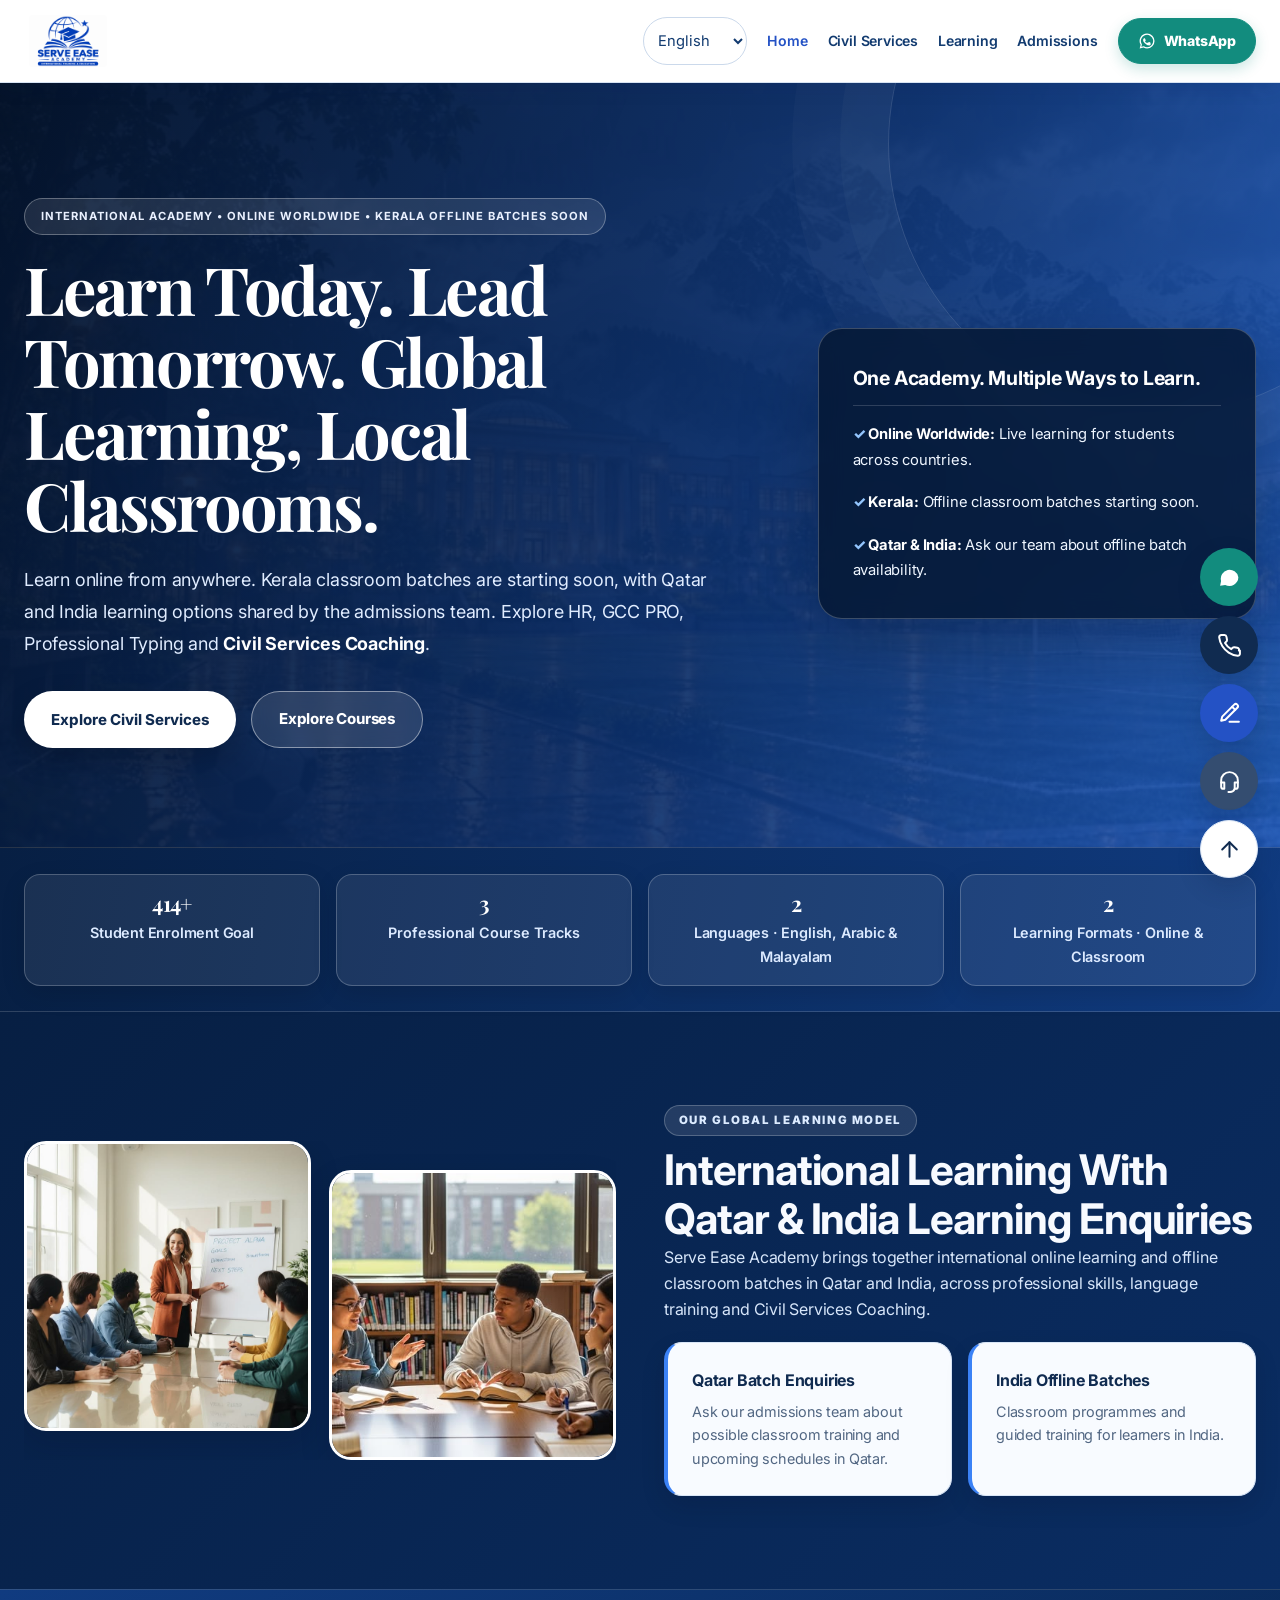
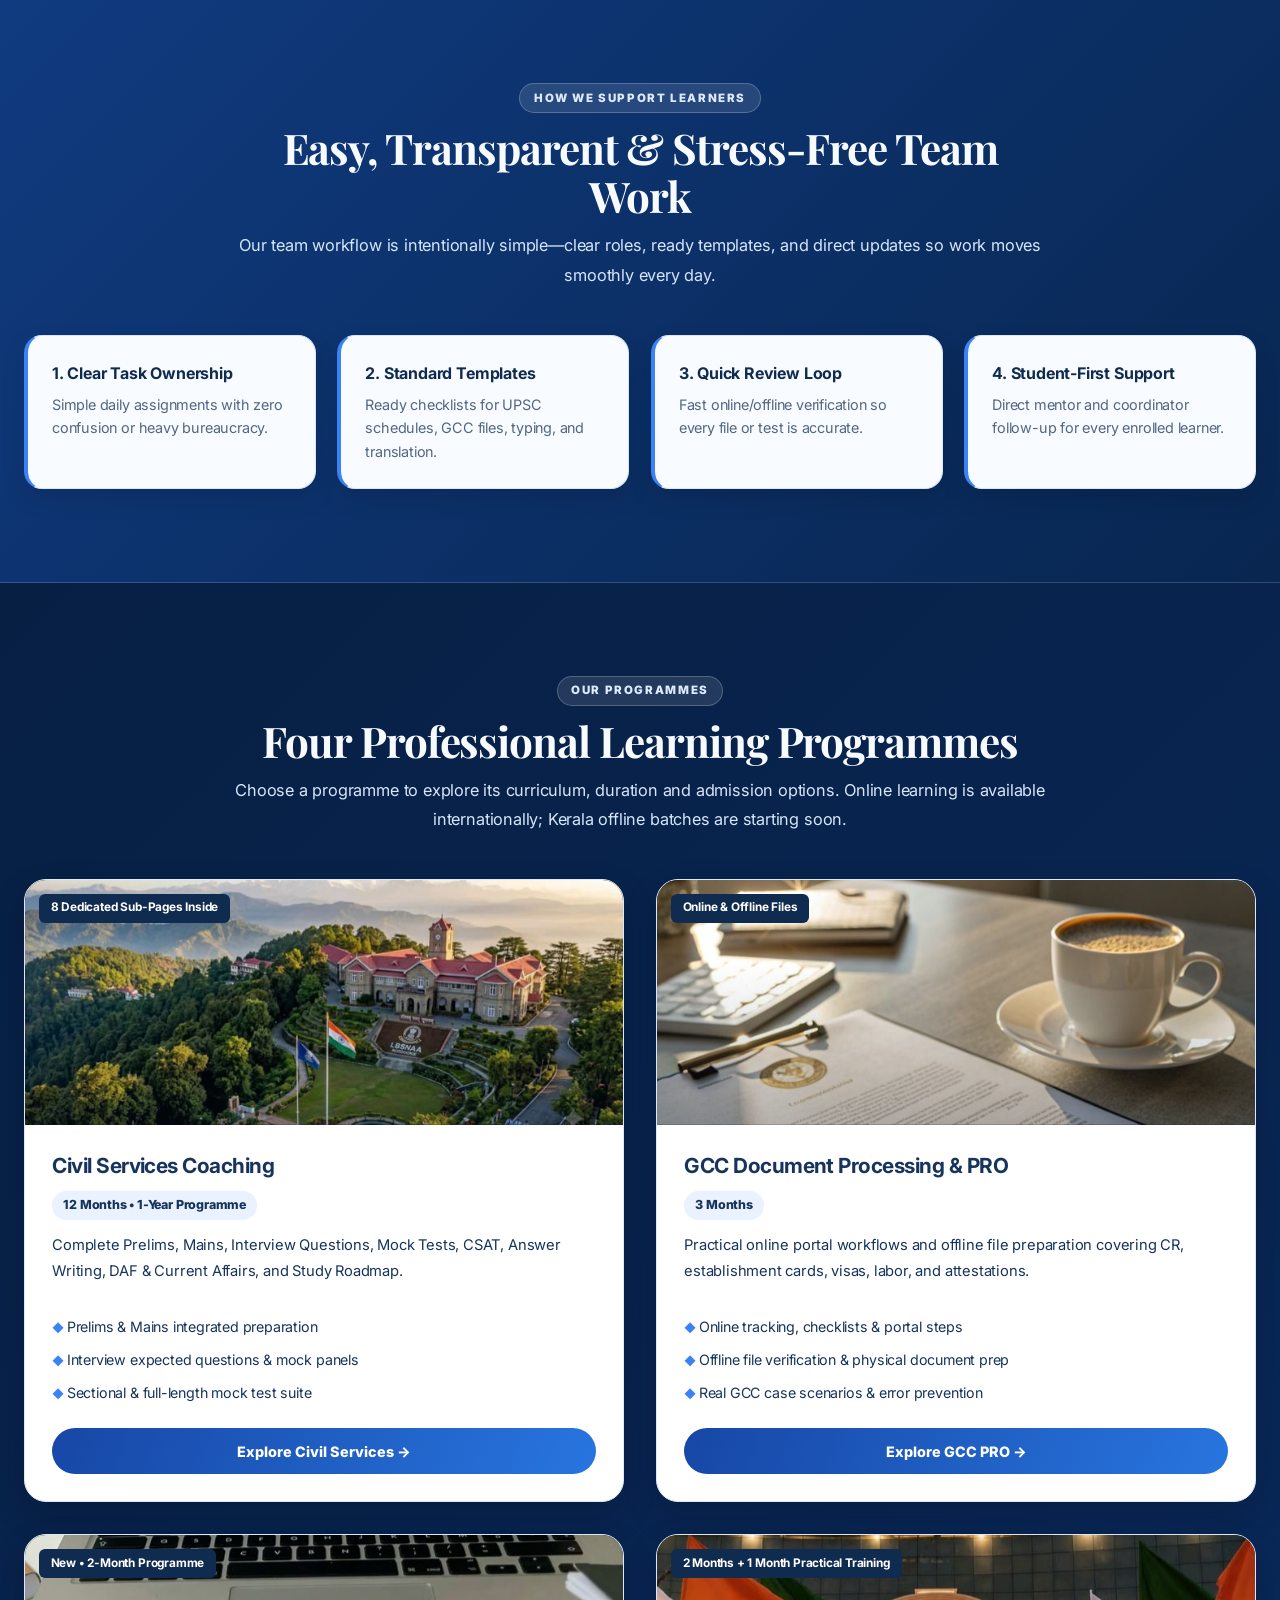
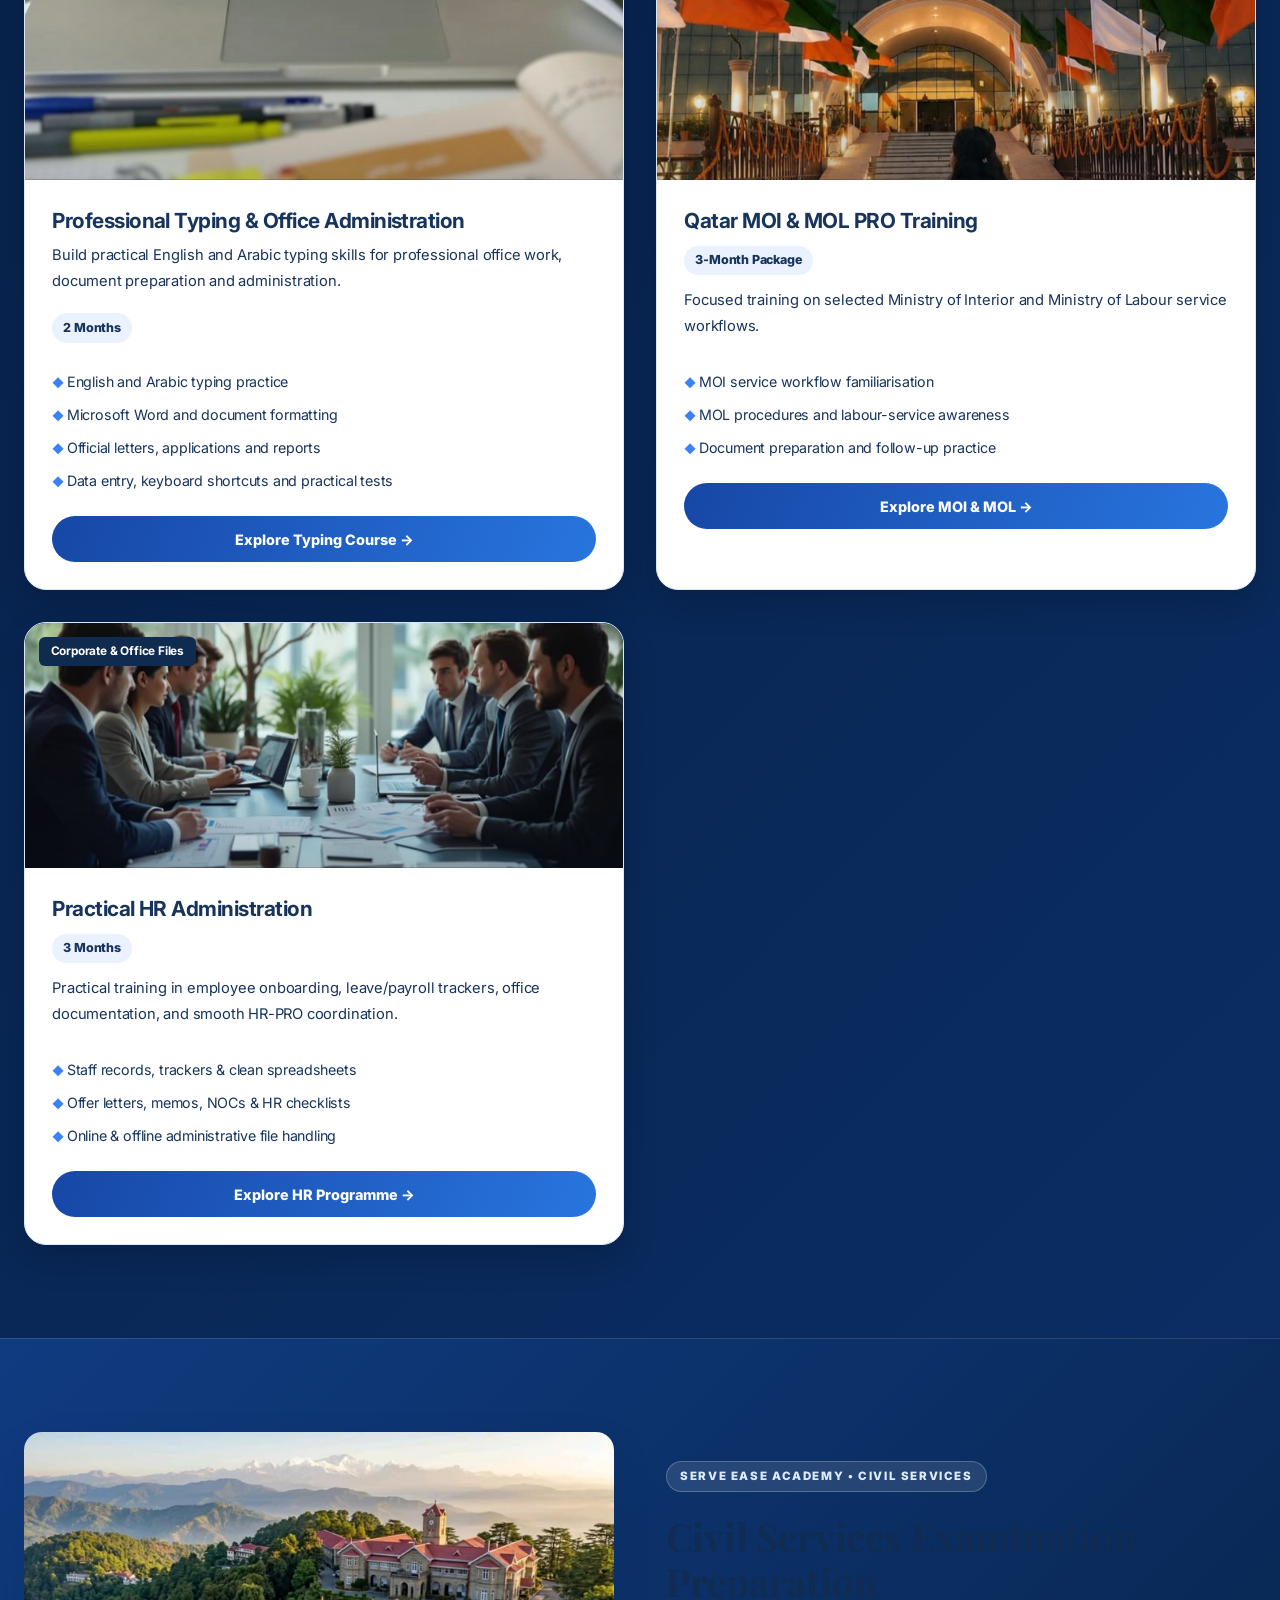
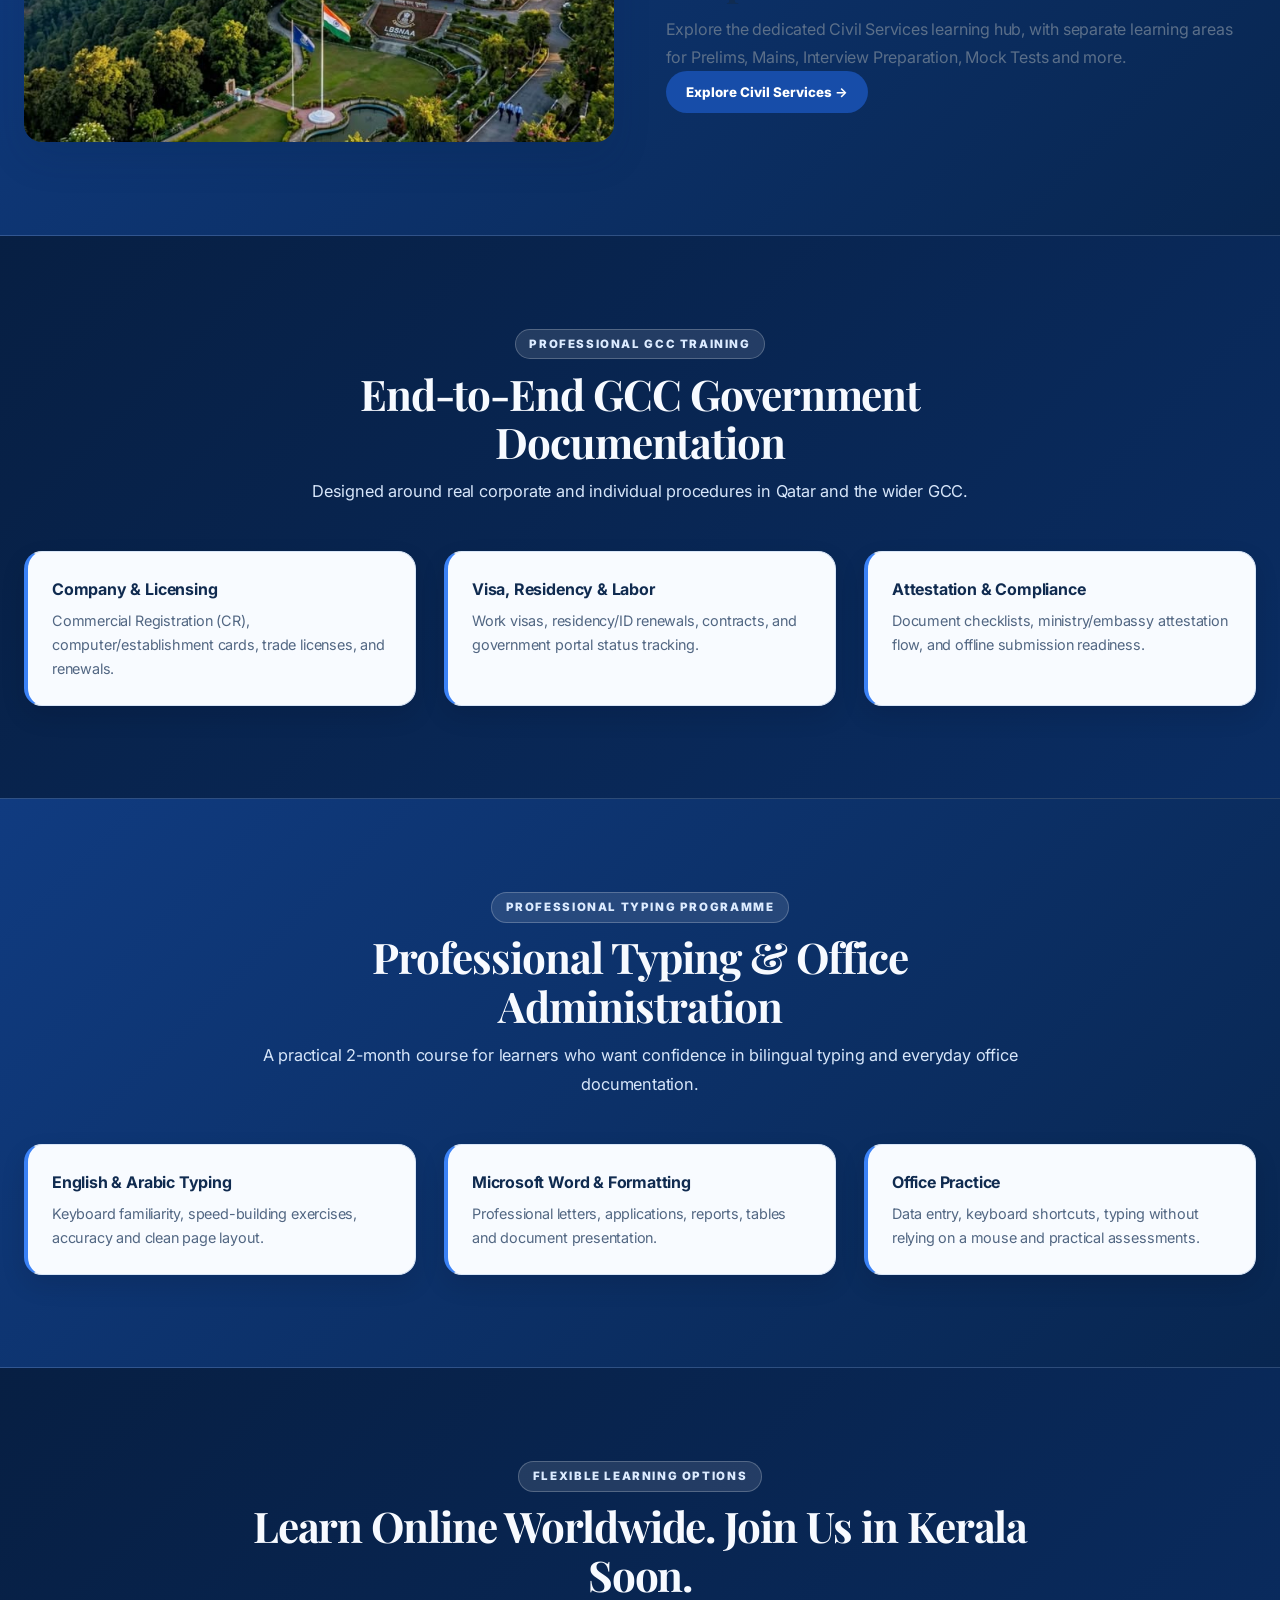
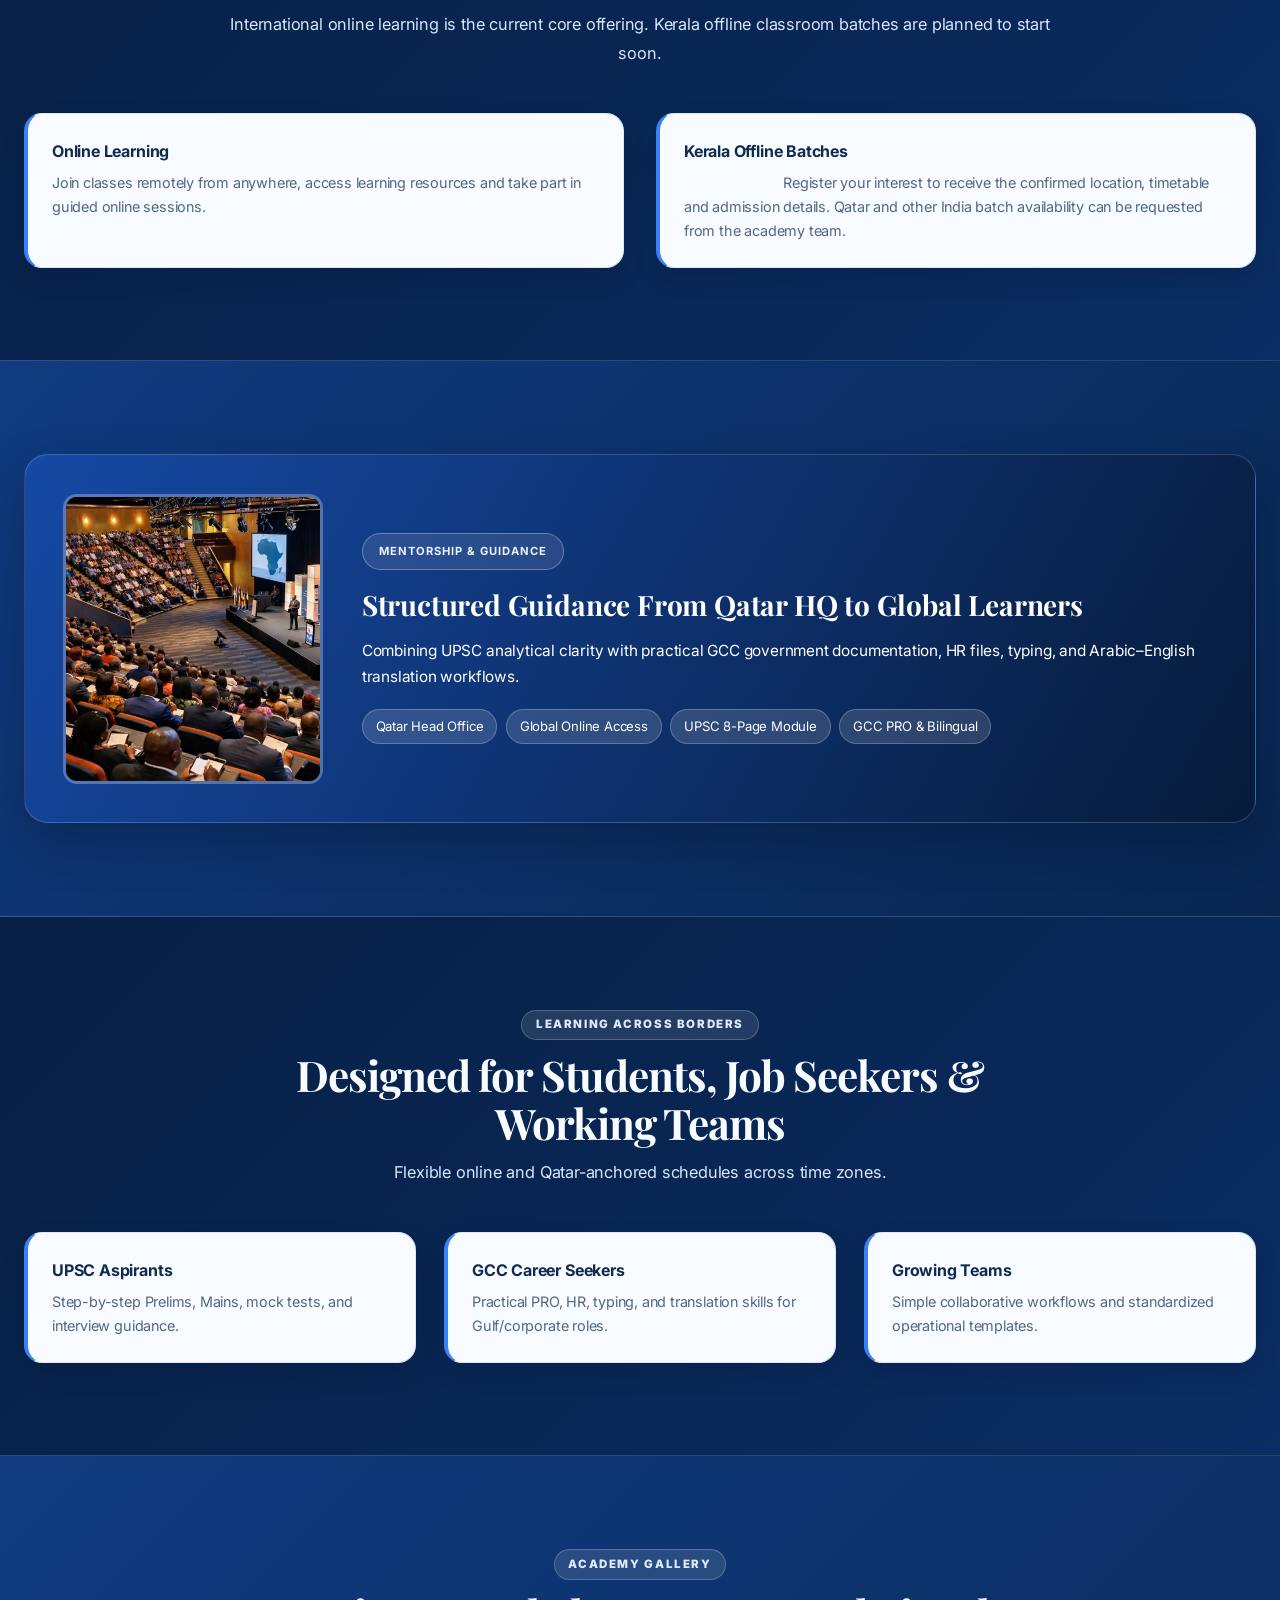
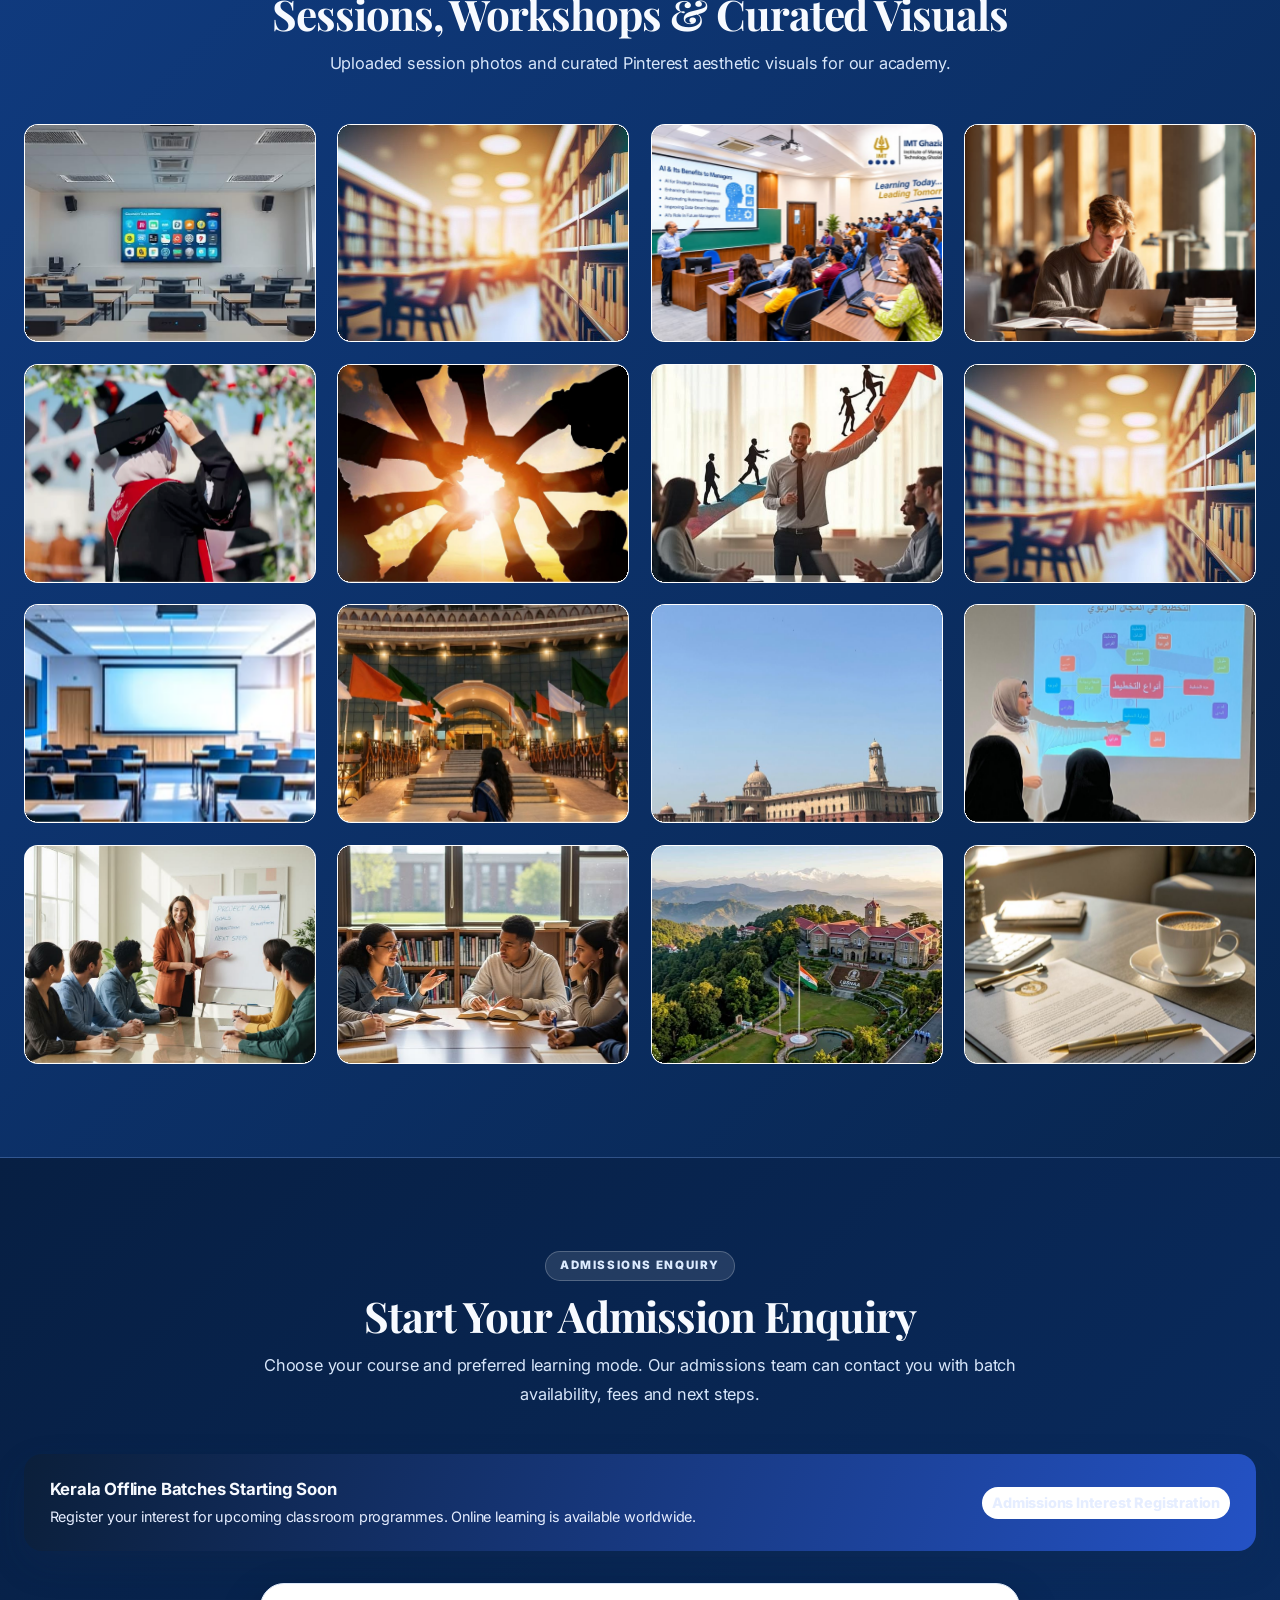
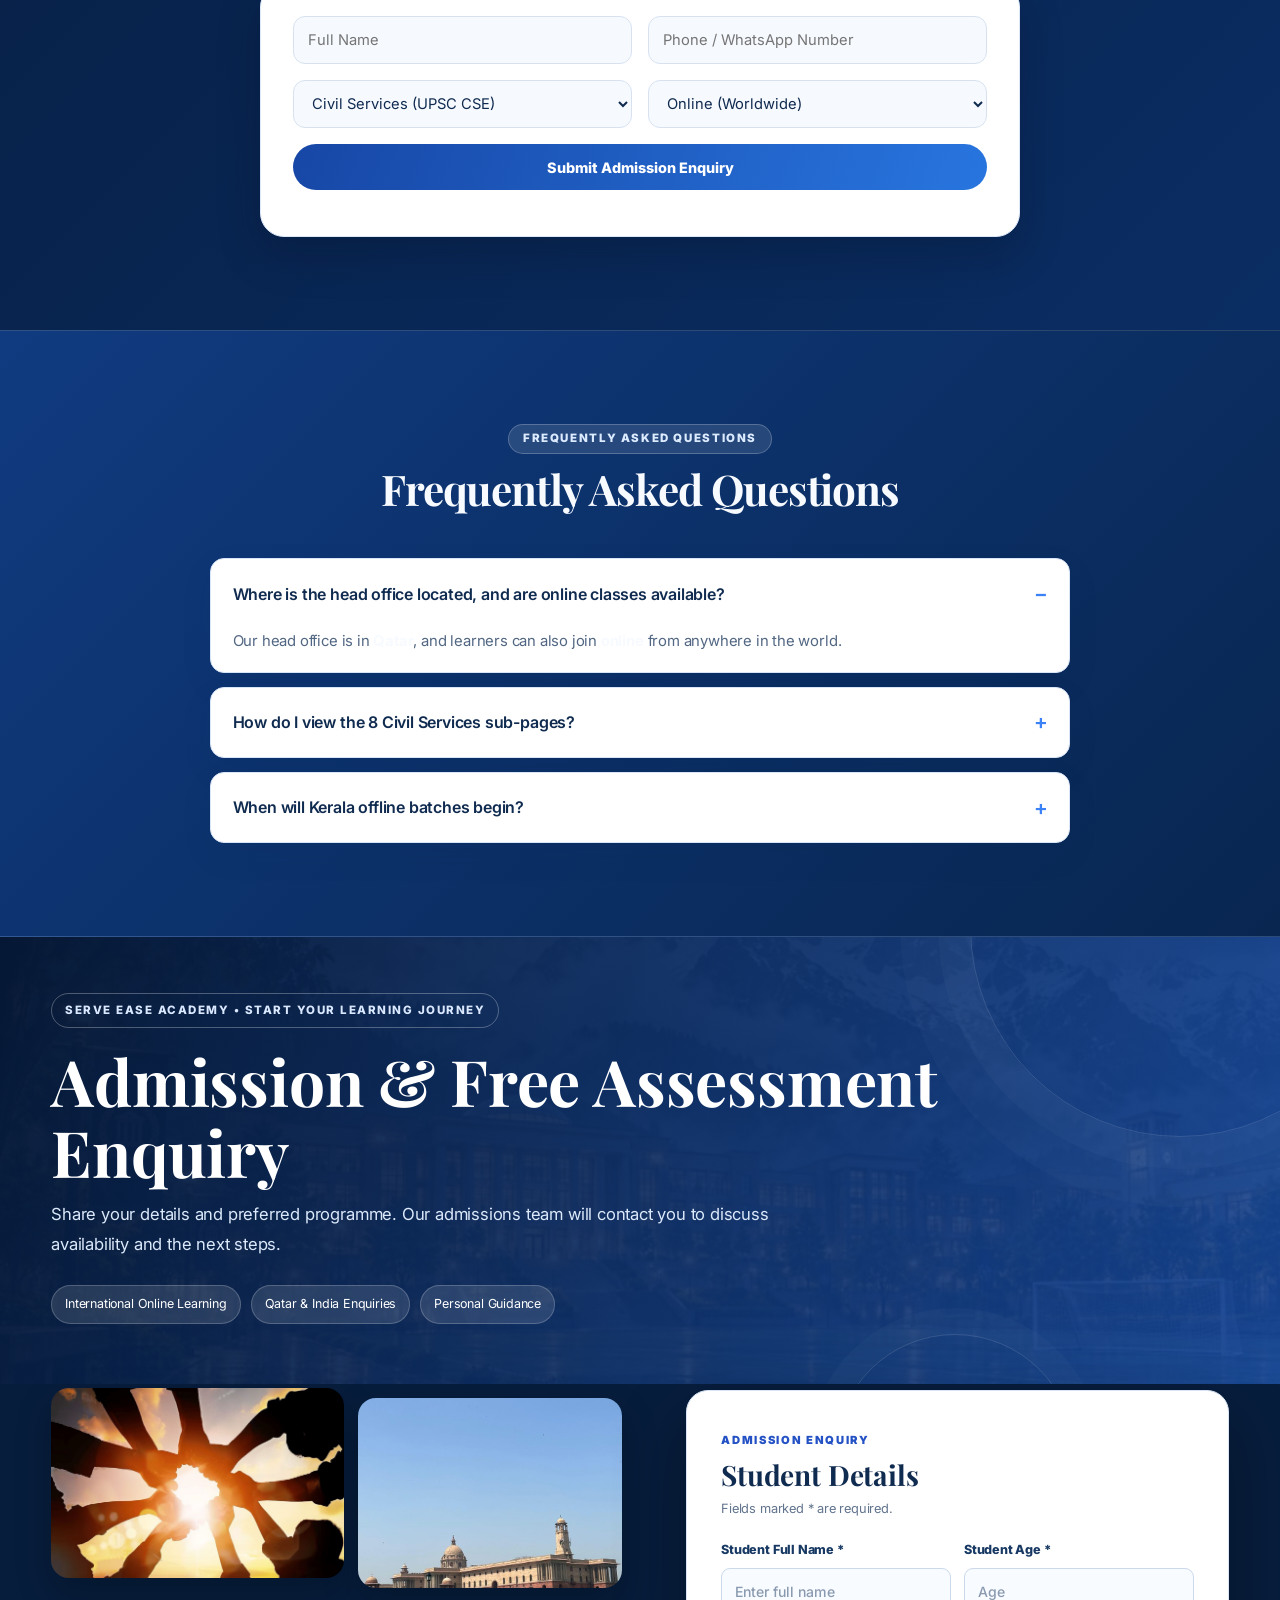
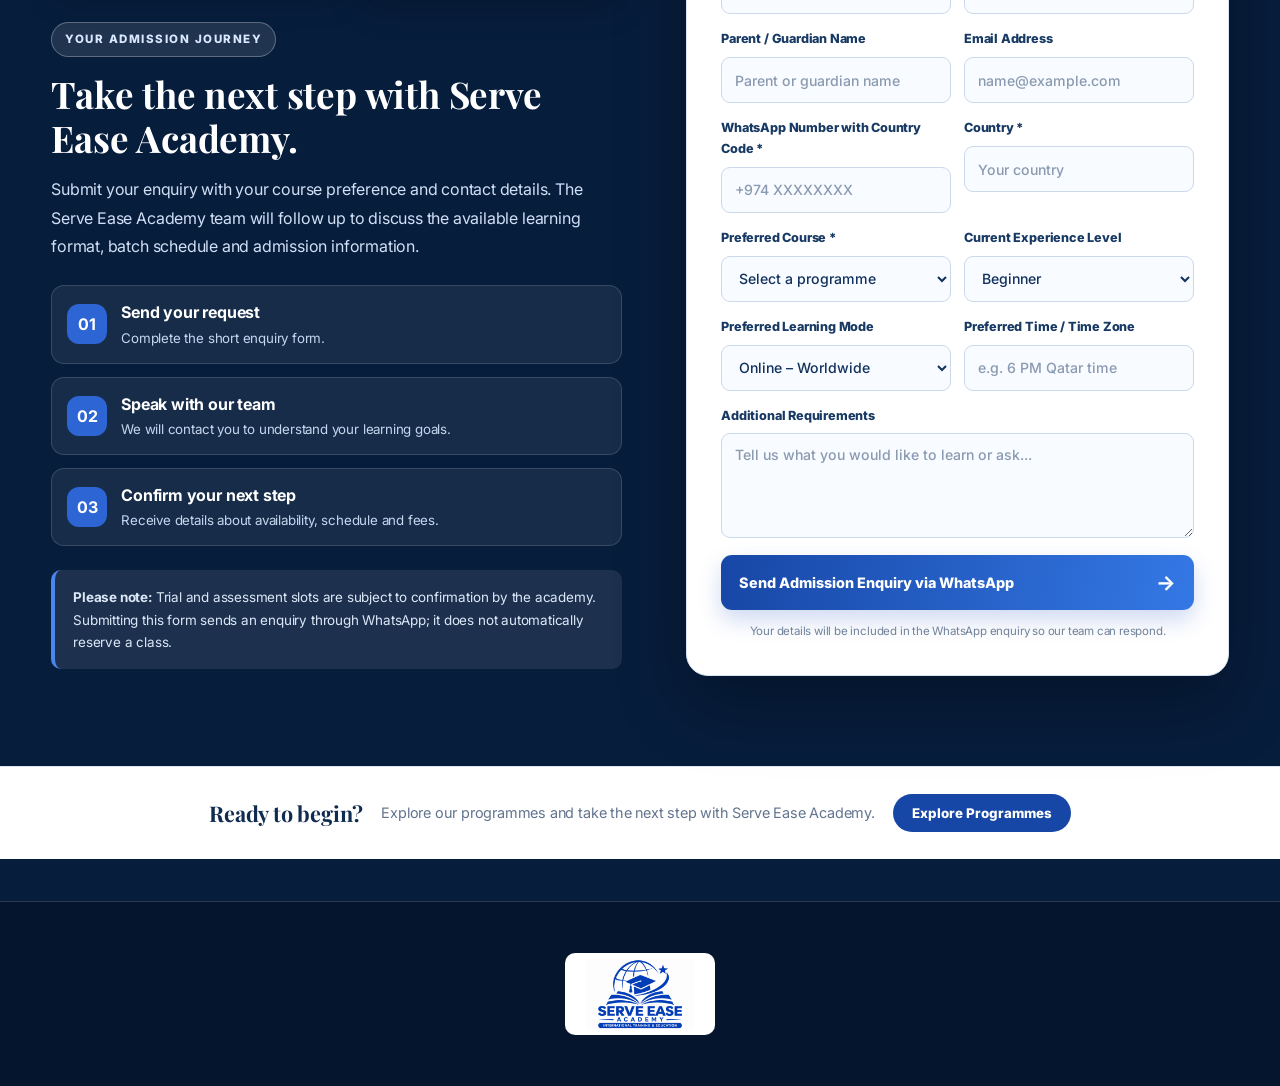
==== commit 589ea45d: "Add files via upload" ====
--- a/index.html
+++ b/index.html
@@ -1290,6 +1290,65 @@
     @media(max-width:1000px){.civil-explore-grid{grid-template-columns:repeat(2,minmax(0,1fr))}}
     @media(max-width:560px){.civil-explore-grid{grid-template-columns:1fr}.civil-explore-card>img{height:180px}.upsc-feature-banner{height:230px}.upsc-feature-banner p{font-size:.84rem}}
 
+
+    /* Civil Services now has its own landing page, then individual standalone module pages. */
+    .civil-entry-section{background:#f3f7fd}
+    .civil-entry-wrap{display:grid;grid-template-columns:1fr 1fr;gap:clamp(24px,4vw,58px);align-items:center}
+    .civil-entry-photo{height:310px;overflow:hidden;border-radius:18px;box-shadow:0 16px 38px rgba(10,37,77,.14)}
+    .civil-entry-photo img{width:100%;height:100%;object-fit:cover;transition:transform .6s}
+    .civil-entry-photo:hover img{transform:scale(1.05)}
+    .civil-entry-copy h2{font:700 clamp(1.8rem,3vw,2.7rem)/1.15 'Playfair Display',serif;color:#102c52;margin:12px 0}
+    .civil-entry-copy p{color:#5b6f89;line-height:1.75;max-width:650px}
+    .civil-entry-button,.civil-home-card button{border:0;border-radius:999px;background:#174da9;color:#fff;padding:13px 20px;font-weight:800;cursor:pointer;transition:background .2s,transform .2s}
+    .civil-entry-button:hover,.civil-home-card button:hover{background:#2d72d5;transform:translateY(-2px)}
+    .civil-services-home-view{min-height:80vh;background:#f4f7fc}
+    .civil-home-hero{background:linear-gradient(115deg,#071d3c,#174da9);padding:56px 0 62px;color:#fff}
+    .civil-home-hero-inner{width:min(1400px,92%);margin:auto}
+    .civil-home-back{display:inline-block;margin-bottom:28px;border:1px solid rgba(255,255,255,.45);border-radius:999px;background:rgba(255,255,255,.12);color:#fff;padding:10px 16px;cursor:pointer}
+    .civil-home-kicker{display:block;color:#c9e0ff;font-size:.72rem;font-weight:900;letter-spacing:.16em;margin-bottom:12px}
+    .civil-home-hero h1{font:700 clamp(2rem,4vw,3.6rem)/1.1 'Playfair Display',serif;color:#fff;margin:0 0 14px}
+    .civil-home-hero p{max-width:850px;color:#e5efff;line-height:1.7;margin:0}
+    .civil-home-content{width:min(1400px,92%);margin:0 auto;padding:48px 0 70px}
+    .civil-home-heading{text-align:center;margin-bottom:28px}
+    .civil-home-heading h2{font:700 clamp(1.7rem,3vw,2.4rem)/1.15 'Playfair Display',serif;color:#102c52;margin:8px 0}
+    .civil-home-heading p{color:#61748d}
+    .civil-home-grid{display:grid;grid-template-columns:repeat(4,minmax(0,1fr));gap:20px}
+    .civil-home-card{overflow:hidden;border-radius:16px;background:#fff;border:1px solid #dbe5f2;box-shadow:0 10px 26px rgba(13,45,91,.08);transition:transform .28s,box-shadow .28s}
+    .civil-home-card:hover{transform:translateY(-6px);box-shadow:0 18px 38px rgba(13,45,91,.15)}
+    .civil-home-card>img{width:100%;height:158px;display:block;object-fit:cover;transition:transform .6s}
+    .civil-home-card:hover>img{transform:scale(1.06)}
+    .civil-home-card>div{padding:17px}
+    .civil-home-card span{font-size:.65rem;letter-spacing:.12em;font-weight:900;color:#3972c8}
+    .civil-home-card h3{font-size:1.08rem;color:#102c52;margin:7px 0}
+    .civil-home-card p{font-size:.83rem;line-height:1.55;color:#60738d;min-height:42px;margin:0 0 14px}
+    .civil-home-card button{width:100%;border-radius:9px;padding:11px;font-size:.8rem}
+    #upscHubView .subpage-tabs{display:none!important}
+    #upscHubView .module-pager{display:none!important}
+    #upscHubView .breadcrumb{display:flex;align-items:center;gap:10px;flex-wrap:wrap}
+    @media(max-width:1000px){.civil-home-grid{grid-template-columns:repeat(2,minmax(0,1fr))}}
+    @media(max-width:640px){.civil-entry-wrap{grid-template-columns:1fr}.civil-entry-photo{height:220px}.civil-home-grid{grid-template-columns:1fr}.civil-home-card>img{height:190px}.civil-home-hero{padding:38px 0 44px}}
+
+
+    .homepage-trial-section{display:block!important;margin:0;padding:0 0 42px;background:#071d3c;color:#fff}
+    .homepage-trial-section .trial-hero{padding:56px 0 60px}
+    .homepage-trial-section .trial-main{margin-top:-18px}
+    .homepage-trial-section .trial-form-card{background:#fff!important;color:#12315d!important}
+    .homepage-trial-section .trial-form-grid label{color:#173963!important}
+    .page-view{will-change:transform,opacity}
+    .page-view.active{animation:pageEnterRight .62s cubic-bezier(.2,.72,.25,1) both}
+    .page-view.active.motion-left{animation:pageEnterLeft .62s cubic-bezier(.2,.72,.25,1) both}
+    @keyframes pageEnterRight{from{opacity:0;transform:translateX(52px)}to{opacity:1;transform:translateX(0)}}
+    @keyframes pageEnterLeft{from{opacity:0;transform:translateX(-52px)}to{opacity:1;transform:translateX(0)}}
+    .scroll-reveal{opacity:0;transform:translateY(26px);transition:opacity .72s ease,transform .72s cubic-bezier(.2,.7,.2,1)}
+    .scroll-reveal.is-visible{opacity:1;transform:translateY(0)}
+    .scroll-reveal[data-reveal-side="left"]{transform:translateX(-34px)}
+    .scroll-reveal[data-reveal-side="right"]{transform:translateX(34px)}
+    .scroll-reveal[data-reveal-side="left"].is-visible,.scroll-reveal[data-reveal-side="right"].is-visible{transform:translateX(0)}
+    .scroll-reveal[data-reveal-delay="1"]{transition-delay:.10s}
+    .scroll-reveal[data-reveal-delay="2"]{transition-delay:.20s}
+    .scroll-reveal[data-reveal-delay="3"]{transition-delay:.30s}
+    @media(prefers-reduced-motion:reduce){.page-view.active,.page-view.active.motion-left{animation:none!important}.scroll-reveal{opacity:1;transform:none;transition:none}}
+
 </style>
 </head>
 <body id="top">
@@ -1314,10 +1373,9 @@
           <option value="en">English</option><option value="ar">العربية</option><option value="ml">മലയാളം</option>
         </select>
         <a href="javascript:void(0)" onclick="openMainHome()" id="navHomeLink" class="active-link" data-i18n="navHome">Home</a>
-        <a href="javascript:void(0)" onclick="openUpscHub('upsc-prelims')" id="navUpscLink" data-i18n="navCivil">Civil Services</a>
+        <a href="javascript:void(0)" onclick="openCivilServicesHome()" id="navUpscLink" data-i18n="navCivil">Civil Services</a>
         <a href="javascript:void(0)" onclick="scrollToSection('global-tracks')" data-i18n="navLearning">Learning</a>
         <a href="javascript:void(0)" onclick="scrollToSection('layer-13-onboarding')" data-i18n="navAdmission">Admissions</a>
-        <a href="javascript:void(0)" onclick="openTrialPage()" id="navTrialLink">Free Trial</a>
         <a id="navWhatsappBtn" href="#" target="_blank" rel="noopener" class="nav-cta nav-whatsapp-cta" aria-label="WhatsApp Enquiry"><svg class="nav-whatsapp-icon" viewBox="0 0 24 24" aria-hidden="true"><path fill="currentColor" d="M12.04 2a9.87 9.87 0 0 0-8.48 14.92L2.2 22l5.22-1.33A9.98 9.98 0 0 0 12.04 22h.01A10 10 0 0 0 12.04 2Zm0 18.18h-.01a8.2 8.2 0 0 1-4.18-1.15l-.3-.18-3.1.79.83-3.02-.2-.31a8.18 8.18 0 1 1 6.96 3.87Zm4.49-6.13c-.25-.13-1.48-.73-1.71-.81-.23-.08-.4-.13-.57.13-.17.25-.65.81-.8.98-.15.17-.3.19-.55.06-.25-.13-1.05-.39-2-.1-.74-.66-1.23-1.47-1.38-1.72-.14-.25-.02-.39.11-.52.11-.11.25-.3.38-.44.13-.15.17-.25.25-.42.08-.17.04-.32-.02-.45-.06-.13-.57-1.37-.78-1.88-.2-.49-.41-.42-.57-.43h-.49c-.17 0-.45.06-.68.32-.23.25-.88.86-.88 2.1s.9 2.43 1.03 2.6c.13.17 1.77 2.7 4.29 3.79.6.26 1.07.42 1.44.54.61.19 1.16.16 1.6.1.49-.07 1.48-.61 1.69-1.2.21-.59.21-1.1.15-1.2-.06-.11-.23-.17-.48-.3Z"/></svg><span data-i18n="navWhatsApp">WhatsApp</span></a>
       </nav>
     </div>
@@ -1534,23 +1592,14 @@
       </div>
     </section>
 
-    <!-- Layer 6: Civil Services visual learning hub -->
-    <section class="section section-alt civil-launcher" id="layer-6-upsc-preview">
-      <div class="container">
-        <div class="section-header">
-          <span class="eyebrow">Civil Services Learning Hub</span>
-          <h2>Explore the Civil Services Programme</h2>
-          <p>Choose a learning area to explore its dedicated full-width learning page, resources and preparation pathway.</p>
-        </div>
-        <div class="civil-explore-grid">
-          <article class="civil-explore-card"><img src="course-upsc.jpg" alt="Civil Services Prelims preparation"><div class="civil-explore-copy"><span>01 • FOUNDATION</span><h3>Prelims Course</h3><p>General Studies Paper I, concepts and exam strategy.</p><button onclick="openUpscHub('upsc-prelims')">Explore Programme <b>→</b></button></div></article>
-          <article class="civil-explore-card"><img src="gallery-1.jpg" alt="Mains answer writing and study"><div class="civil-explore-copy"><span>02 • ADVANCED STUDY</span><h3>Mains Course</h3><p>GS I–IV, essay structure and optional guidance.</p><button onclick="openUpscHub('upsc-mains')">Explore Programme <b>→</b></button></div></article>
-          <article class="civil-explore-card"><img src="mentor-1.jpg" alt="Interview mentoring"><div class="civil-explore-copy"><span>03 • PERSONALITY TEST</span><h3>Interview Preparation</h3><p>Communication, balanced judgment and board readiness.</p><button onclick="openUpscHub('upsc-interview')">Explore Programme <b>→</b></button></div></article>
-          <article class="civil-explore-card"><img src="gallery-2.jpg" alt="Interview question preparation"><div class="civil-explore-copy"><span>04 • QUESTION BANK</span><h3>Interview Questions</h3><p>Background, governance and current-affairs questions.</p><button onclick="openUpscHub('upsc-questions')">Explore Programme <b>→</b></button></div></article>
-          <article class="civil-explore-card"><img src="gallery-3.jpg" alt="Mock test practice"><div class="civil-explore-copy"><span>05 • PRACTICE</span><h3>Mock Tests</h3><p>Prelims, Mains and interview practice sessions.</p><button onclick="openUpscHub('upsc-mocks')">Explore Programme <b>→</b></button></div></article>
-          <article class="civil-explore-card"><img src="gallery-4.jpg" alt="Study and answer writing"><div class="civil-explore-copy"><span>06 • SKILL BUILDING</span><h3>CSAT &amp; Answer Writing</h3><p>Reasoning, comprehension and structured answers.</p><button onclick="openUpscHub('upsc-csat')">Explore Programme <b>→</b></button></div></article>
-          <article class="civil-explore-card"><img src="gallery-5.jpg" alt="Current affairs learning"><div class="civil-explore-copy"><span>07 • DAILY PREPARATION</span><h3>DAF &amp; Current Affairs</h3><p>Profile mapping and daily news-to-syllabus linkage.</p><button onclick="openUpscHub('upsc-daf')">Explore Programme <b>→</b></button></div></article>
-          <article class="civil-explore-card"><img src="photo 6.jpg" alt="Study roadmap planning"><div class="civil-explore-copy"><span>08 • PLANNING</span><h3>Study Roadmap</h3><p>Foundation, revision cycles and preparation planning.</p><button onclick="openUpscHub('upsc-roadmap')">Explore Programme <b>→</b></button></div></article>
+    <!-- Layer 6: Civil Services course entry point -->
+    <section class="section section-alt civil-entry-section" id="layer-6-upsc-preview">
+      <div class="container civil-entry-wrap">
+        <div class="civil-entry-photo"><img src="course-upsc.jpg" alt="Civil Services preparation and learning" loading="lazy"></div>
+        <div class="civil-entry-copy"><span class="eyebrow">SERVE EASE ACADEMY • CIVIL SERVICES</span>
+          <h2>Civil Services Examination Preparation</h2>
+          <p>Explore the dedicated Civil Services learning hub, with separate learning areas for Prelims, Mains, Interview Preparation, Mock Tests and more.</p>
+          <button class="civil-entry-button" type="button" onclick="openCivilServicesHome()">Explore Civil Services <b>→</b></button>
         </div>
       </div>
     </section>
@@ -1736,7 +1785,50 @@
     </section>
 
     <!-- Layer 15: Minimal Global Footer -->
-    <footer class="footer-minimal" id="layer-15-footer">
+    <section id="trialBookingView" class="trial-page homepage-trial-section" aria-label="Free trial and assessment booking">
+  <div class="trial-hero">
+    <div class="trial-hero-inner">
+      <span class="trial-eyebrow">SERVE EASE ACADEMY • START YOUR LEARNING JOURNEY</span>
+      <h1>Admission &amp; Free Assessment Enquiry</h1>
+      <p>Share your details and preferred programme. Our admissions team will contact you to discuss availability and the next steps.</p>
+      <div class="trial-pills"><span>International Online Learning</span><span>Qatar &amp; India Enquiries</span><span>Personal Guidance</span></div>
+    </div><div class="trial-orbit orbit-one"></div><div class="trial-orbit orbit-two"></div>
+  </div>
+  <div class="trial-main">
+    <div class="trial-info">
+      <div class="trial-photos"><img src="photo 1.jpg" alt="Academy learning session" loading="lazy"><img src="photo 6.jpg" alt="Students learning together" loading="lazy"></div>
+      <span class="trial-tag">YOUR ADMISSION JOURNEY</span>
+      <h2>Take the next step with Serve Ease Academy.</h2>
+      <p>Submit your enquiry with your course preference and contact details. The Serve Ease Academy team will follow up to discuss the available learning format, batch schedule and admission information.</p>
+      <div class="trial-steps">
+        <div><b>01</b><span><strong>Send your request</strong><small>Complete the short enquiry form.</small></span></div>
+        <div><b>02</b><span><strong>Speak with our team</strong><small>We will contact you to understand your learning goals.</small></span></div>
+        <div><b>03</b><span><strong>Confirm your next step</strong><small>Receive details about availability, schedule and fees.</small></span></div>
+      </div>
+      <div class="trial-note"><strong>Please note:</strong> Trial and assessment slots are subject to confirmation by the academy. Submitting this form sends an enquiry through WhatsApp; it does not automatically reserve a class.</div>
+    </div>
+    <form class="trial-form-card" id="trialBookingForm">
+      <div class="trial-form-heading"><span>ADMISSION ENQUIRY</span><h2>Student Details</h2><p>Fields marked * are required.</p></div>
+      <div class="trial-form-grid">
+        <label>Student Full Name *<input name="studentName" required autocomplete="name" placeholder="Enter full name"></label>
+        <label>Student Age *<input name="studentAge" type="number" min="5" max="100" required placeholder="Age"></label>
+        <label>Parent / Guardian Name<input name="guardianName" placeholder="Parent or guardian name"></label>
+        <label>Email Address<input name="email" type="email" autocomplete="email" placeholder="name@example.com"></label>
+        <label>WhatsApp Number with Country Code *<input name="phone" required type="tel" placeholder="+974 XXXXXXXX"></label>
+        <label>Country *<input name="country" required autocomplete="country-name" placeholder="Your country"></label>
+        <label>Preferred Course *<select name="course" required><option value="">Select a programme</option><option>Qatar PRO & Government Services</option><option>Qatar MOI & MOL PRO Training</option><option>GCC PRO & Document Processing</option><option>Professional Typing & Office Administration</option><option>HR & Corporate Administration</option><option>Practical PRO & Admin Training</option><option>Civil Services Examination Preparation</option></select></label>
+        <label>Current Experience Level<select name="level"><option>Beginner</option><option>Some experience</option><option>Working professional</option><option>Student</option></select></label>
+        <label>Preferred Learning Mode<select name="mode"><option>Online – Worldwide</option><option>Offline – Qatar (enquiry)</option><option>Offline – Kerala (upcoming batches)</option><option>Offline – Other India location (enquiry)</option></select></label>
+        <label>Preferred Time / Time Zone<input name="time" placeholder="e.g. 6 PM Qatar time"></label>
+        <label class="trial-full">Additional Requirements<textarea name="requirements" rows="4" placeholder="Tell us what you would like to learn or ask..."></textarea></label>
+      </div>
+      <button class="trial-submit" type="submit">Send Admission Enquiry via WhatsApp <b>→</b></button>
+      <p class="trial-privacy">Your details will be included in the WhatsApp enquiry so our team can respond.</p>
+    </form>
+  </div>
+  <div class="trial-bottom"><strong>Ready to begin?</strong><span>Explore our programmes and take the next step with Serve Ease Academy.</span><button type="button" onclick="openMainHome();setTimeout(()=>document.getElementById('layer-5-tracks')?.scrollIntoView({behavior:'smooth'}),100)">Explore Programmes</button></div>
+</section>
+<footer class="footer-minimal" id="layer-15-footer">
       <div class="container footer-min-inner">
         <div class="footer-min-brand">
           <img src="logo.png" alt="Serve Ease Academy" />
@@ -1750,6 +1842,31 @@
     </footer>
 
   </main>
+
+  <!-- Dedicated Civil Services landing page -->
+  <section id="civilServicesHomeView" class="page-view civil-services-home-view">
+    <div class="civil-home-hero">
+      <div class="civil-home-hero-inner">
+        <button class="civil-home-back" type="button" onclick="openMainHome()">← Back to Global Homepage</button>
+        <span class="civil-home-kicker">SERVE EASE ACADEMY • DEDICATED LEARNING HUB</span>
+        <h1>Civil Services Examination Preparation</h1>
+        <p>A structured learning space. Choose a section below to explore its dedicated page. More course content and resources can be added to each section later.</p>
+      </div>
+    </div>
+    <div class="civil-home-content">
+      <div class="civil-home-heading"><span class="eyebrow">EXPLORE THE PROGRAMME</span><h2>Eight Learning Sections</h2><p>Select any section to open its separate full-width page.</p></div>
+      <div class="civil-home-grid">
+        <article class="civil-home-card"><img src="course-upsc.jpg" alt="Prelims preparation"><div><span>01 • FOUNDATION</span><h3>Prelims Course</h3><p>General Studies Paper I and exam strategy.</p><button onclick="openUpscHub('upsc-prelims')">Explore Section →</button></div></article>
+        <article class="civil-home-card"><img src="gallery-1.jpg" alt="Mains study"><div><span>02 • ADVANCED STUDY</span><h3>Mains Course</h3><p>GS I–IV, essay and optional guidance.</p><button onclick="openUpscHub('upsc-mains')">Explore Section →</button></div></article>
+        <article class="civil-home-card"><img src="mentor-1.jpg" alt="Interview preparation"><div><span>03 • PERSONALITY TEST</span><h3>Interview Preparation</h3><p>Communication, confidence and board readiness.</p><button onclick="openUpscHub('upsc-interview')">Explore Section →</button></div></article>
+        <article class="civil-home-card"><img src="gallery-2.jpg" alt="Interview questions"><div><span>04 • QUESTION BANK</span><h3>Interview Questions</h3><p>Background, governance and current-affairs questions.</p><button onclick="openUpscHub('upsc-questions')">Explore Section →</button></div></article>
+        <article class="civil-home-card"><img src="gallery-3.jpg" alt="Mock test practice"><div><span>05 • PRACTICE</span><h3>Mock Tests</h3><p>Prelims, Mains and interview practice.</p><button onclick="openUpscHub('upsc-mocks')">Explore Section →</button></div></article>
+        <article class="civil-home-card"><img src="gallery-4.jpg" alt="CSAT and answer writing"><div><span>06 • SKILL BUILDING</span><h3>CSAT &amp; Answer Writing</h3><p>Reasoning, comprehension and structured answers.</p><button onclick="openUpscHub('upsc-csat')">Explore Section →</button></div></article>
+        <article class="civil-home-card"><img src="gallery-5.jpg" alt="Current affairs"><div><span>07 • DAILY PREPARATION</span><h3>DAF &amp; Current Affairs</h3><p>Profile mapping and news-to-syllabus linkage.</p><button onclick="openUpscHub('upsc-daf')">Explore Section →</button></div></article>
+        <article class="civil-home-card"><img src="photo 6.jpg" alt="Study roadmap"><div><span>08 • PLANNING</span><h3>Study Roadmap</h3><p>Foundation, revision and preparation planning.</p><button onclick="openUpscHub('upsc-roadmap')">Explore Section →</button></div></article>
+      </div>
+    </div>
+  </section>
 
   <!-- ===================================================================== -->
   <!-- VIEW 2: CIVIL SERVICES HUB WITH 8 COMPLETE SUB-PAGES                  -->
@@ -1758,7 +1875,7 @@
     <div class="subpage-header">
       <div class="container">
         <div class="breadcrumb">
-          <button onclick="openMainHome()">← Back to Global Homepage</button>
+          <button onclick="openCivilServicesHome()">← Back to Civil Services Home</button>
           <span>/</span>
           <span>Civil Services (UPSC CSE)</span>
           <span>/</span>
@@ -1975,49 +2092,7 @@
   </section>
 
 
-<section id="trialBookingView" class="page-view trial-page" aria-label="Free trial and assessment booking">
-  <div class="trial-hero">
-    <div class="trial-hero-inner">
-      <span class="trial-eyebrow">SERVE EASE ACADEMY • START YOUR LEARNING JOURNEY</span>
-      <h1>Book a Free Trial &amp; Assessment Class</h1>
-      <p>Share your details and preferred programme. Our admissions team will contact you to discuss availability and the next steps.</p>
-      <div class="trial-pills"><span>International Online Learning</span><span>Qatar &amp; India Enquiries</span><span>Personal Guidance</span></div>
-    </div><div class="trial-orbit orbit-one"></div><div class="trial-orbit orbit-two"></div>
-  </div>
-  <div class="trial-main">
-    <div class="trial-info">
-      <div class="trial-photos"><img src="photo 1.jpg" alt="Academy learning session" loading="lazy"><img src="photo 6.jpg" alt="Students learning together" loading="lazy"></div>
-      <span class="trial-tag">WHAT HAPPENS NEXT?</span>
-      <h2>Your first step towards a new skill starts here.</h2>
-      <p>Submit your enquiry with your course preference and contact details. The Serve Ease Academy team will follow up to discuss the available learning format, batch schedule and admission information.</p>
-      <div class="trial-steps">
-        <div><b>01</b><span><strong>Send your request</strong><small>Complete the short enquiry form.</small></span></div>
-        <div><b>02</b><span><strong>Speak with our team</strong><small>We will contact you to understand your learning goals.</small></span></div>
-        <div><b>03</b><span><strong>Confirm your next step</strong><small>Receive details about availability, schedule and fees.</small></span></div>
-      </div>
-      <div class="trial-note"><strong>Please note:</strong> Trial and assessment slots are subject to confirmation by the academy. Submitting this form sends an enquiry through WhatsApp; it does not automatically reserve a class.</div>
-    </div>
-    <form class="trial-form-card" id="trialBookingForm">
-      <div class="trial-form-heading"><span>FREE TRIAL REQUEST</span><h2>Student Details</h2><p>Fields marked * are required.</p></div>
-      <div class="trial-form-grid">
-        <label>Student Full Name *<input name="studentName" required autocomplete="name" placeholder="Enter full name"></label>
-        <label>Student Age *<input name="studentAge" type="number" min="5" max="100" required placeholder="Age"></label>
-        <label>Parent / Guardian Name<input name="guardianName" placeholder="Parent or guardian name"></label>
-        <label>Email Address<input name="email" type="email" autocomplete="email" placeholder="name@example.com"></label>
-        <label>WhatsApp Number with Country Code *<input name="phone" required type="tel" placeholder="+974 XXXXXXXX"></label>
-        <label>Country *<input name="country" required autocomplete="country-name" placeholder="Your country"></label>
-        <label>Preferred Course *<select name="course" required><option value="">Select a programme</option><option>Qatar PRO & Government Services</option><option>Qatar MOI & MOL PRO Training</option><option>GCC PRO & Document Processing</option><option>Professional Typing & Office Administration</option><option>HR & Corporate Administration</option><option>Practical PRO & Admin Training</option><option>Civil Services Examination Preparation</option></select></label>
-        <label>Current Experience Level<select name="level"><option>Beginner</option><option>Some experience</option><option>Working professional</option><option>Student</option></select></label>
-        <label>Preferred Learning Mode<select name="mode"><option>Online – Worldwide</option><option>Offline – Qatar (enquiry)</option><option>Offline – Kerala (upcoming batches)</option><option>Offline – Other India location (enquiry)</option></select></label>
-        <label>Preferred Time / Time Zone<input name="time" placeholder="e.g. 6 PM Qatar time"></label>
-        <label class="trial-full">Additional Requirements<textarea name="requirements" rows="4" placeholder="Tell us what you would like to learn or ask..."></textarea></label>
-      </div>
-      <button class="trial-submit" type="submit">Send Free Trial Enquiry via WhatsApp <b>→</b></button>
-      <p class="trial-privacy">Your details will be included in the WhatsApp enquiry so our team can respond.</p>
-    </form>
-  </div>
-  <div class="trial-bottom"><strong>Ready to begin?</strong><span>Explore our programmes and take the next step with Serve Ease Academy.</span><button type="button" onclick="openMainHome();setTimeout(()=>document.getElementById('layer-5-tracks')?.scrollIntoView({behavior:'smooth'}),100)">Explore Programmes</button></div>
-</section>
+
 
   <!-- Floating quick-contact and navigation buttons -->
   <div class="floating-stack" aria-label="Quick contact and navigation">
@@ -2077,6 +2152,7 @@
 
     function openMainHome() {
       document.getElementById('upscHubView').classList.remove('active');
+      document.getElementById('civilServicesHomeView')?.classList.remove('active');
       document.getElementById('programmeDetailView')?.classList.remove('active');
       document.getElementById('mainHomeView').classList.add('active');
       document.getElementById('navHomeLink').classList.add('active-link');
@@ -2084,13 +2160,24 @@
       window.scrollTo({ top: 0, behavior: 'smooth' });
     }
 
+    function openCivilServicesHome() {
+      document.getElementById('mainHomeView').classList.remove('active');
+      document.getElementById('upscHubView').classList.remove('active');
+      document.getElementById('programmeDetailView')?.classList.remove('active');
+      document.getElementById('civilServicesHomeView').classList.add('active');
+      document.getElementById('navHomeLink').classList.remove('active-link');
+      document.getElementById('navUpscLink').classList.add('active-link');
+      history.replaceState(null, '', '#civil-services');
+      window.scrollTo({ top: 0, behavior: 'smooth' });
+    }
+
     function openUpscHub(subPageId) {
       document.getElementById('mainHomeView').classList.remove('active');
+      document.getElementById('civilServicesHomeView')?.classList.remove('active');
       document.getElementById('programmeDetailView')?.classList.remove('active');
       document.getElementById('upscHubView').classList.add('active');
       document.getElementById('navHomeLink').classList.remove('active-link');
       document.getElementById('navUpscLink').classList.add('active-link');
-
       const targetBtn = document.querySelector('.tab-pill[data-target="' + subPageId + '"]');
       const labelText = targetBtn ? targetBtn.textContent : '1. Prelims Course';
       switchUpscSubPage(subPageId || 'upsc-prelims', labelText, targetBtn);
@@ -2383,16 +2470,6 @@
     
 
 
-    function openTrialPage(){
-      document.getElementById("mainHomeView").classList.remove("active");
-      document.getElementById("upscHubView").classList.remove("active");
-      document.getElementById("programmeDetailView").classList.remove("active");
-      document.getElementById("trialBookingView").classList.add("active");
-      document.getElementById("navHomeLink").classList.remove("active-link");
-      document.getElementById("navUpscLink").classList.remove("active-link");
-      history.replaceState(null,"","#free-trial");
-      window.scrollTo({top:0,behavior:"smooth"});
-    }
     document.getElementById("trialBookingForm")?.addEventListener("submit",function(event){
       event.preventDefault();
       if(!this.reportValidity()) return;
@@ -2410,6 +2487,39 @@
       window.open("https://wa.me/97470120012?text="+encodeURIComponent(lines.join("\n")),"_blank");
     });
 
+
+    (function(){
+      let lastActiveView=null;
+      const viewObserver=new MutationObserver(()=>{
+        const active=document.querySelector('.page-view.active');
+        if(active && active!==lastActiveView){
+          const backView=active.id==="mainHomeView" || active.id==="civilServicesHomeView";
+          active.classList.toggle("motion-left",backView);
+          lastActiveView=active;
+        }
+      });
+      document.querySelectorAll('.page-view').forEach(v=>viewObserver.observe(v,{attributes:true,attributeFilter:['class']}));
+      const targets=document.querySelectorAll(
+        '.page-view section h1,.page-view section h2,.page-view section h3,.page-view section p,.page-view section .info-box,.page-view section .card,.page-view section img,.civil-explore-card,.upsc-feature-banner,.programme-wide-image,.trial-form-card,.trial-steps>div'
+      );
+      targets.forEach((el,i)=>{
+        el.classList.add('scroll-reveal');
+        if(i%4===1)el.dataset.revealSide='left';
+        else if(i%4===3)el.dataset.revealSide='right';
+        if(i%4===1)el.dataset.revealDelay='1';
+        if(i%4===2)el.dataset.revealDelay='2';
+        if(i%4===3)el.dataset.revealDelay='3';
+      });
+      if('IntersectionObserver' in window){
+        const io=new IntersectionObserver(entries=>{
+          entries.forEach(entry=>{
+            if(entry.isIntersecting){entry.target.classList.add('is-visible');io.unobserve(entry.target);}
+          });
+        },{threshold:.12,rootMargin:'0px 0px -35px 0px'});
+        targets.forEach(el=>io.observe(el));
+      }else targets.forEach(el=>el.classList.add('is-visible'));
+    })();
+
 </script>
 
 </body>
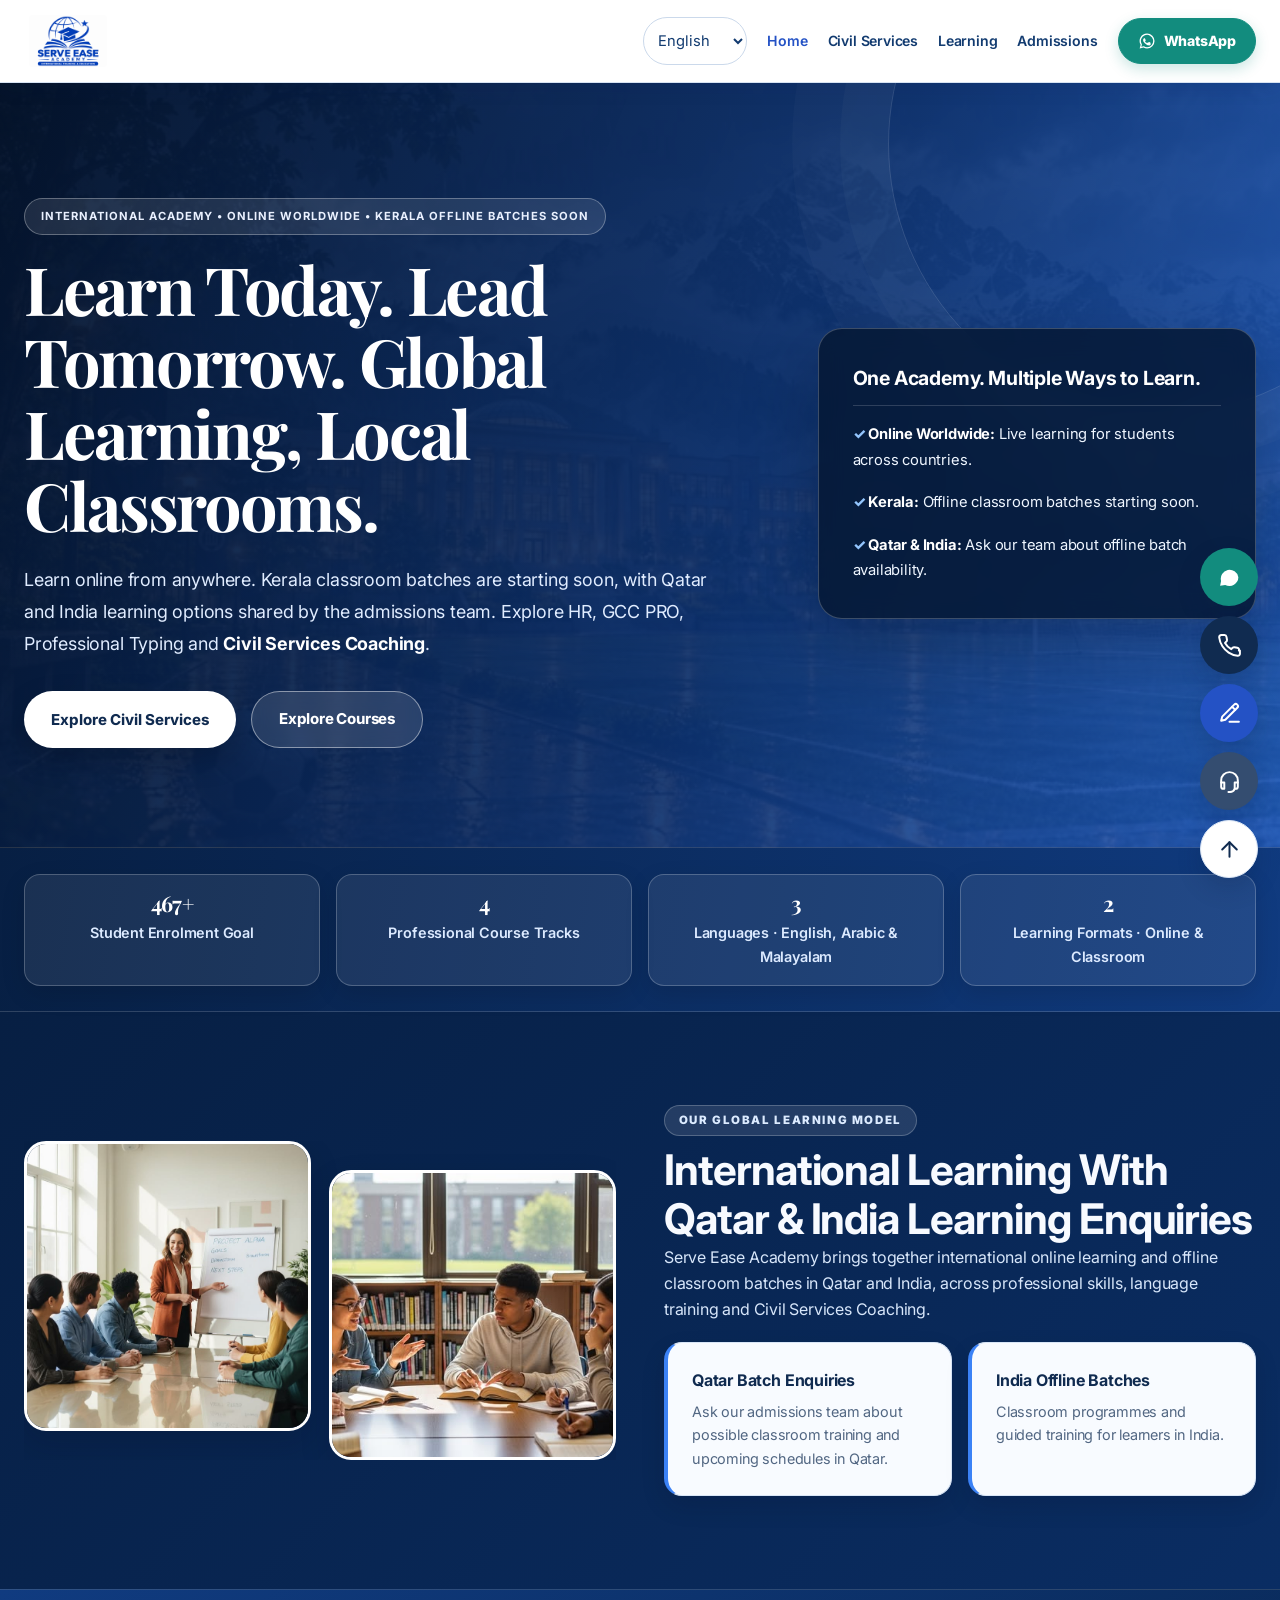
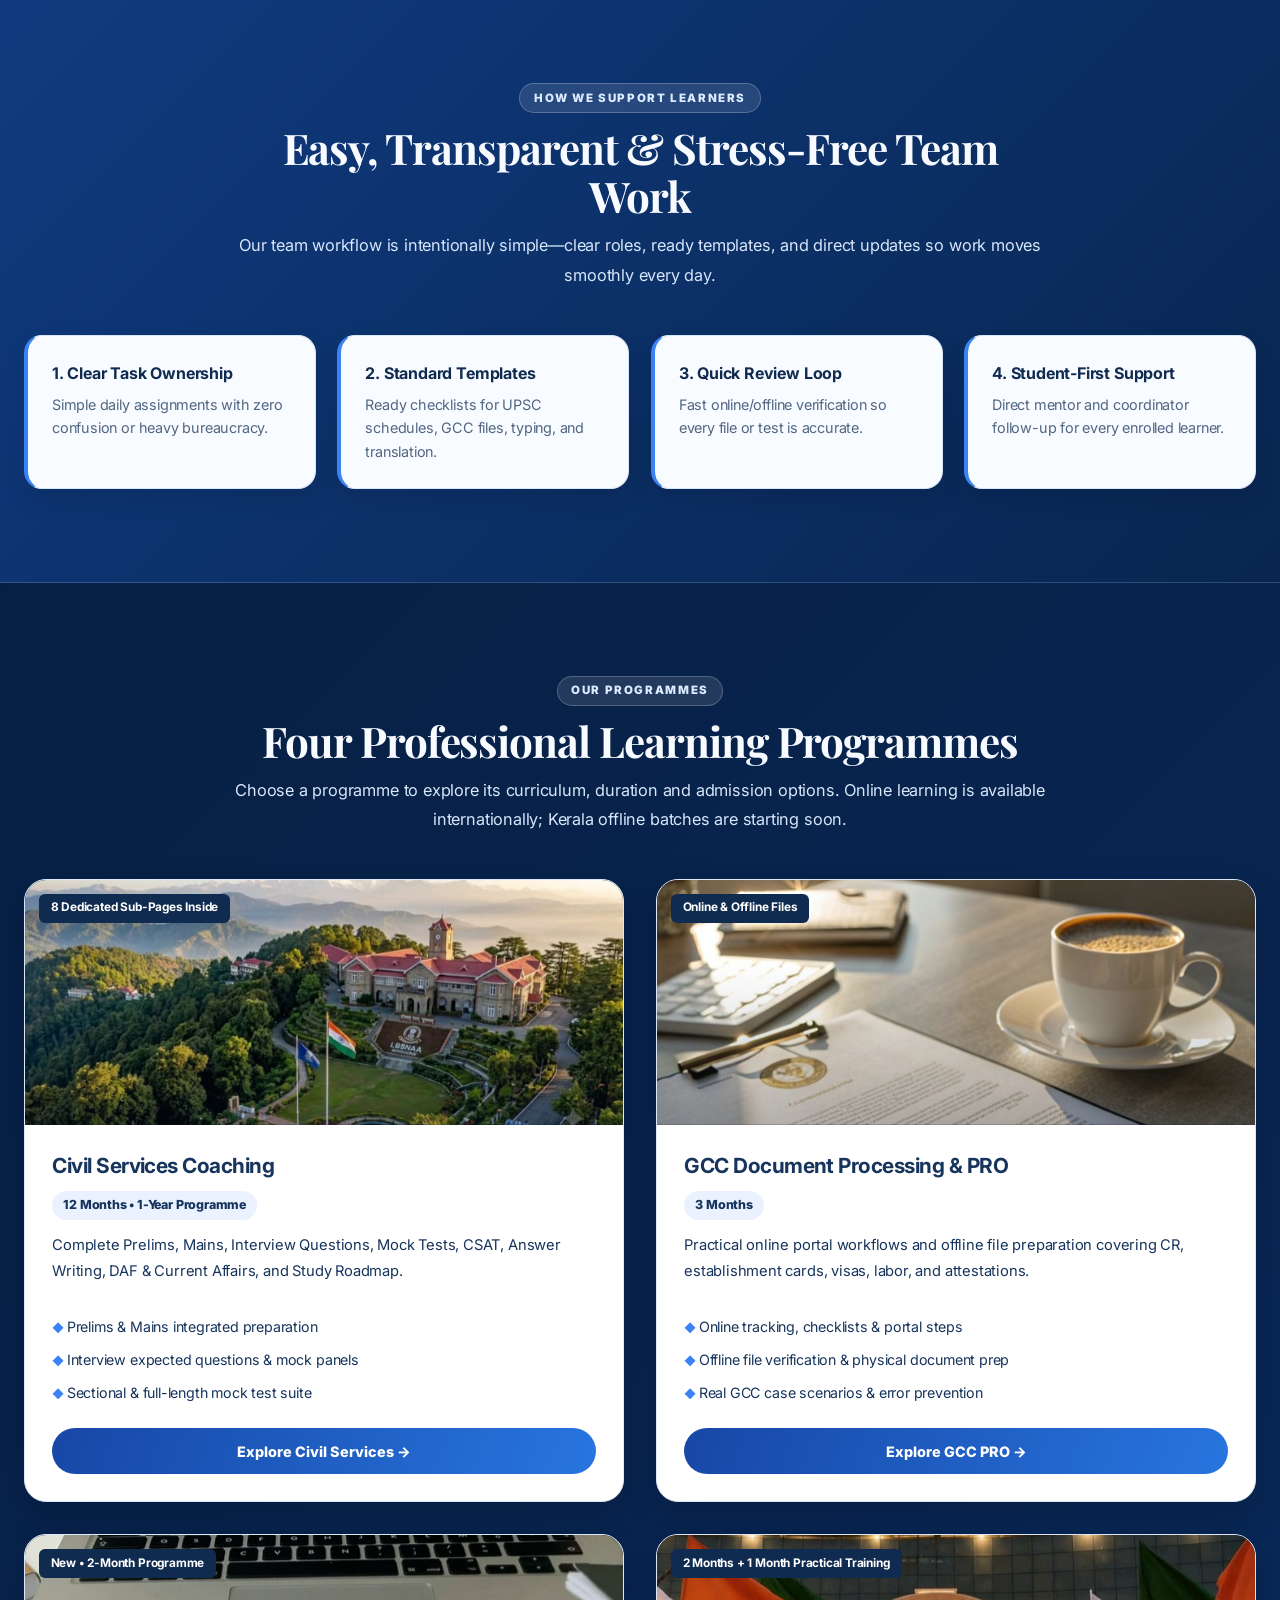
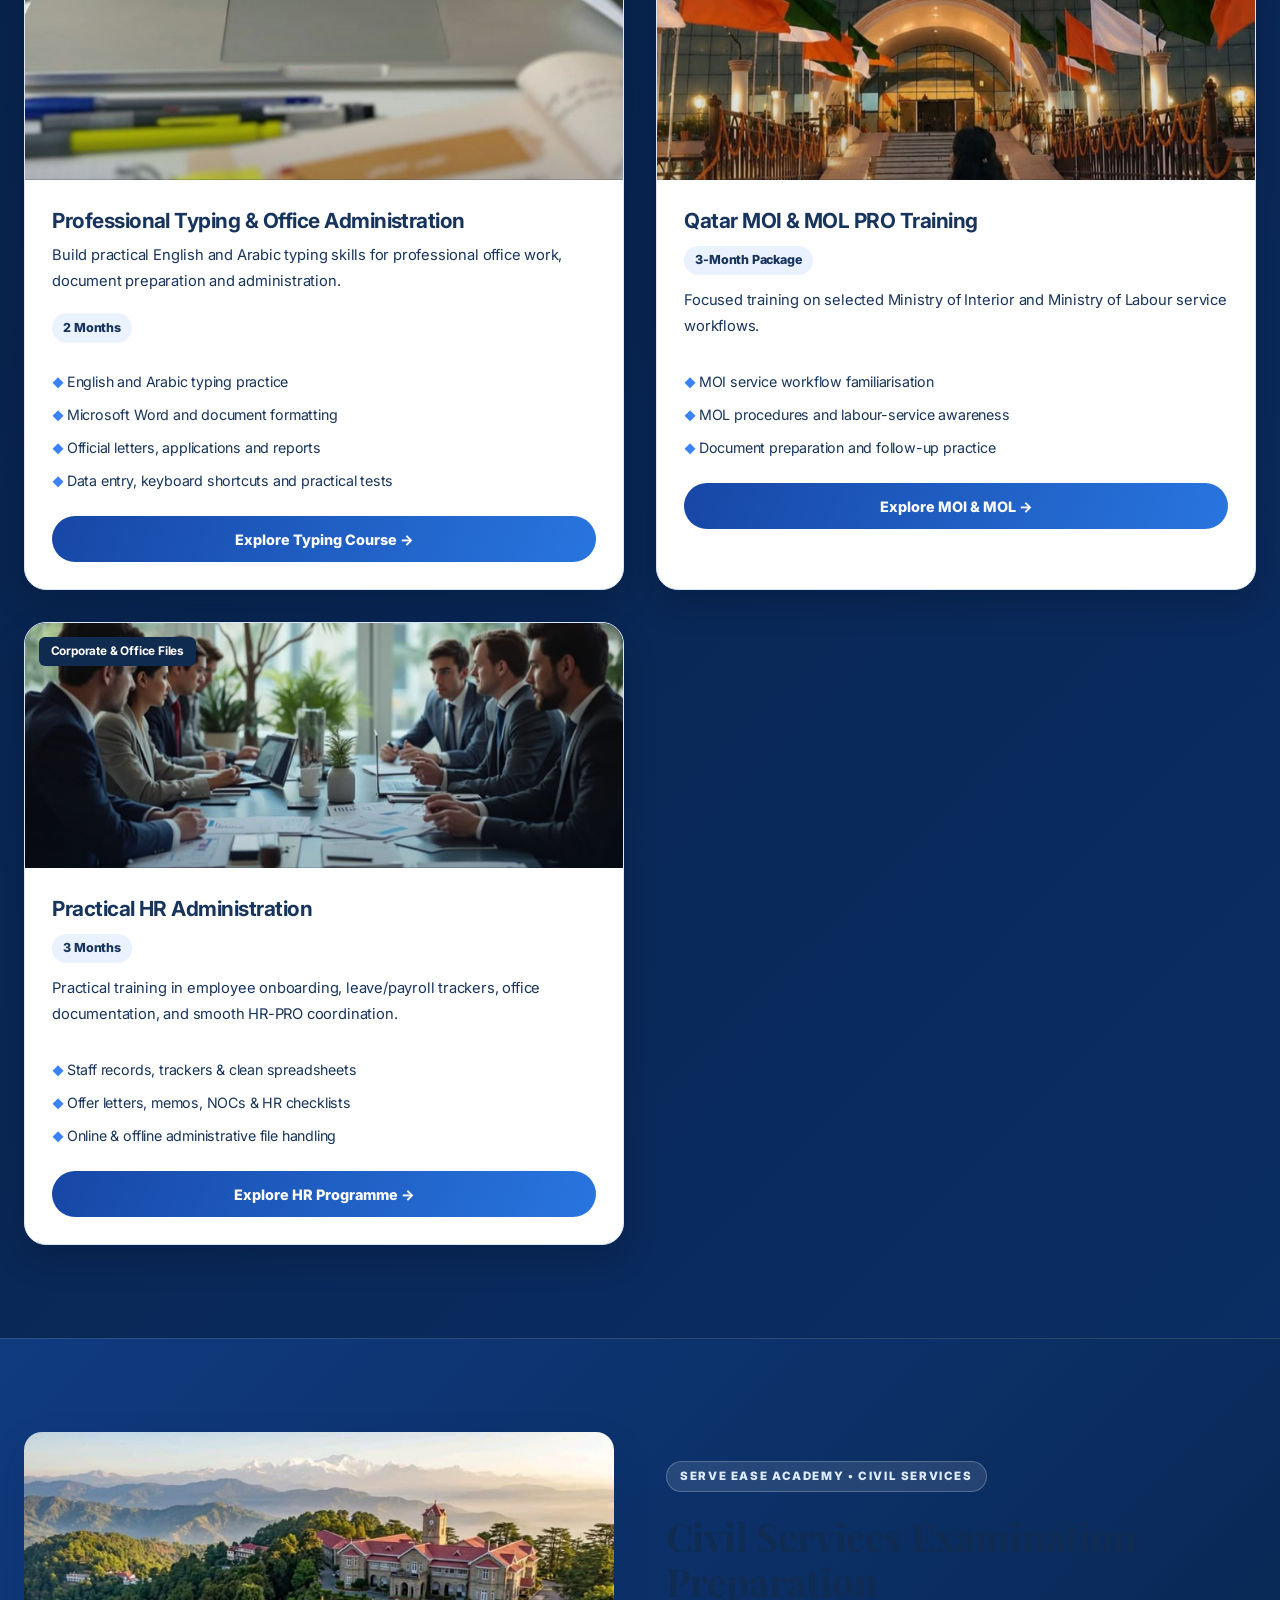
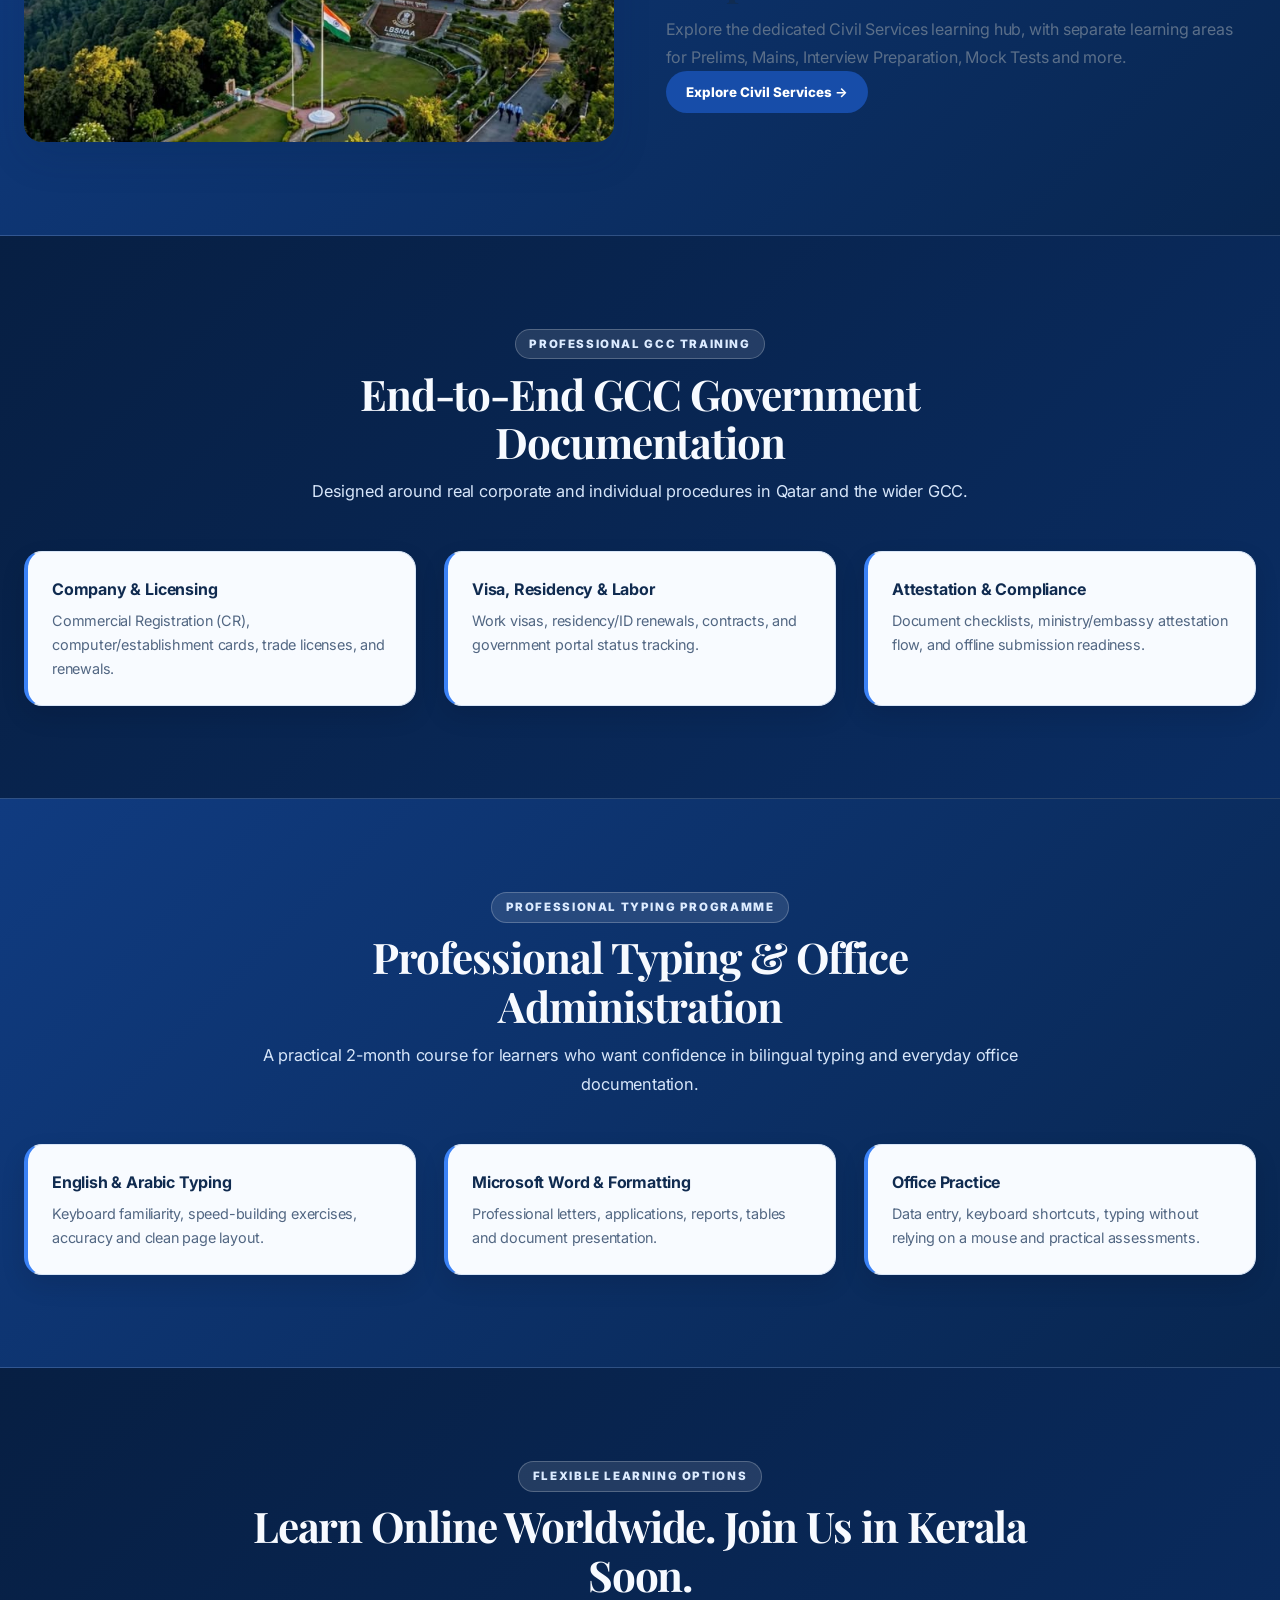
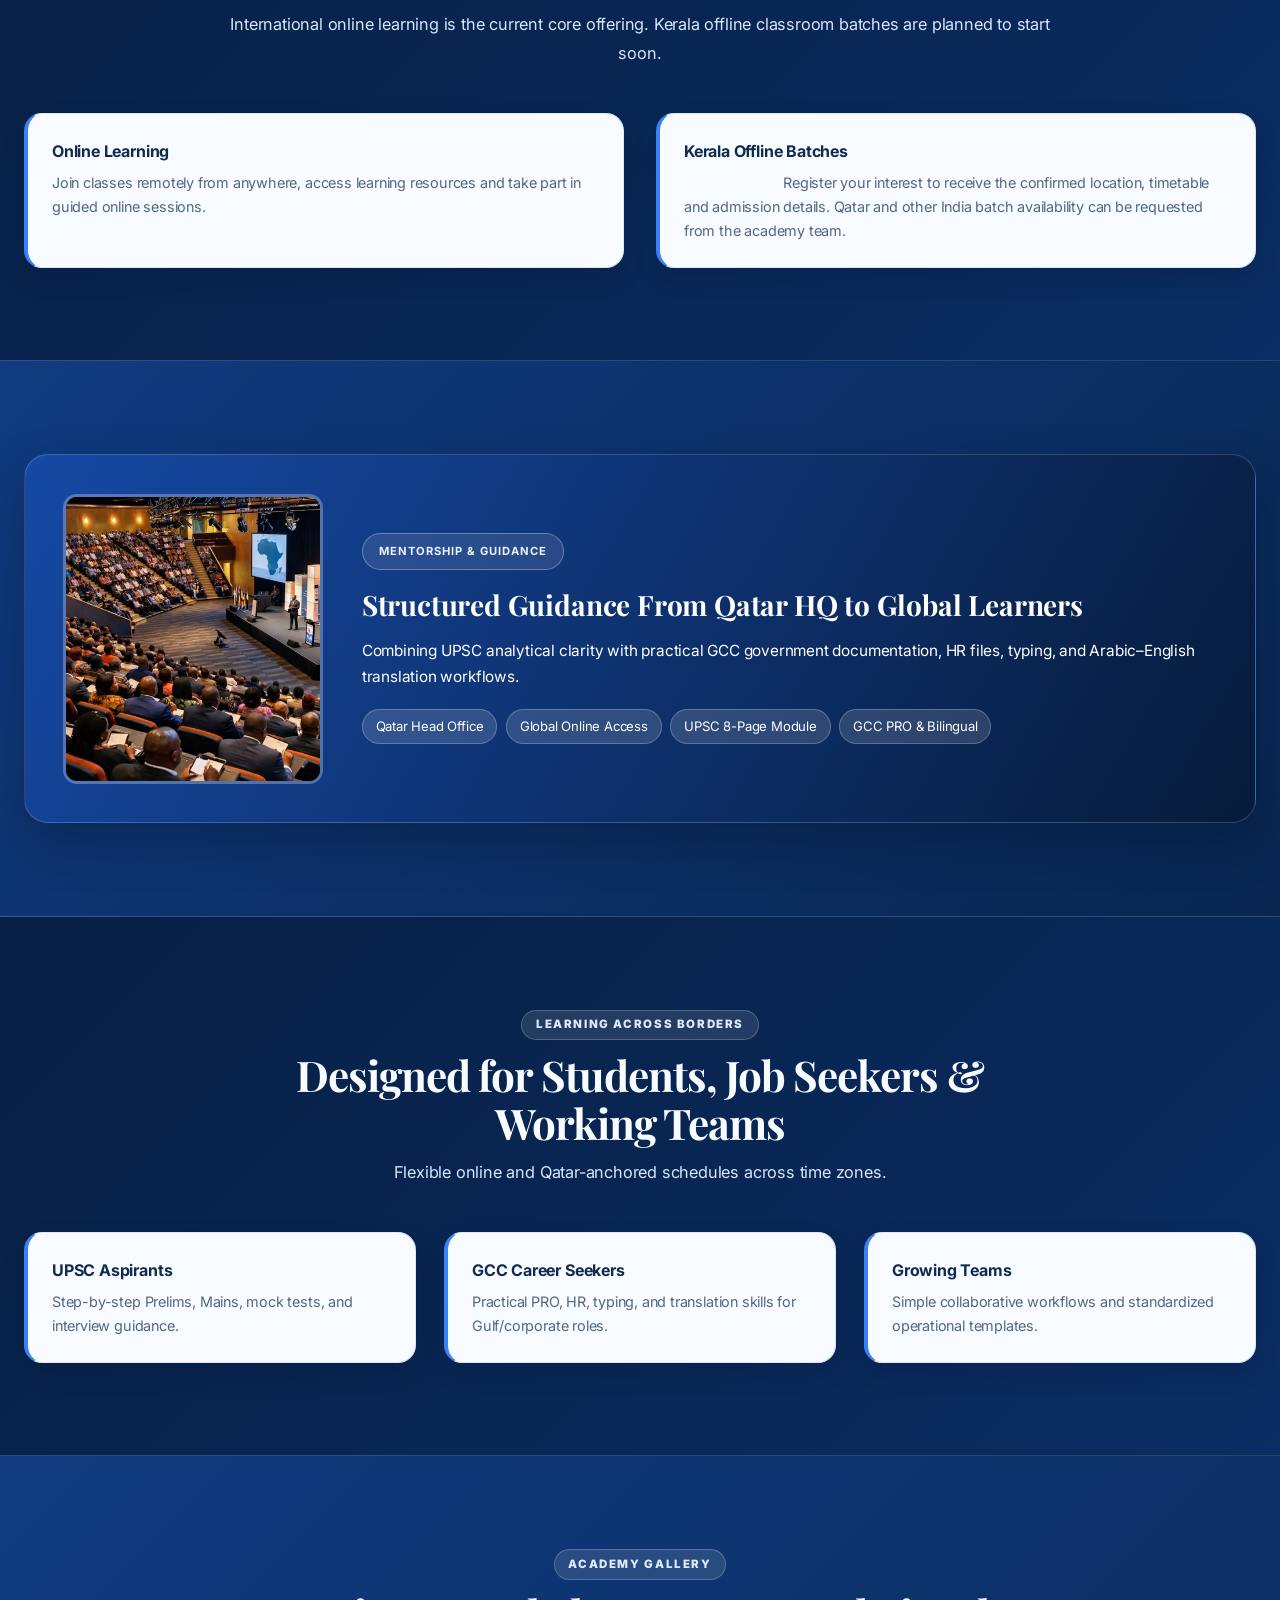
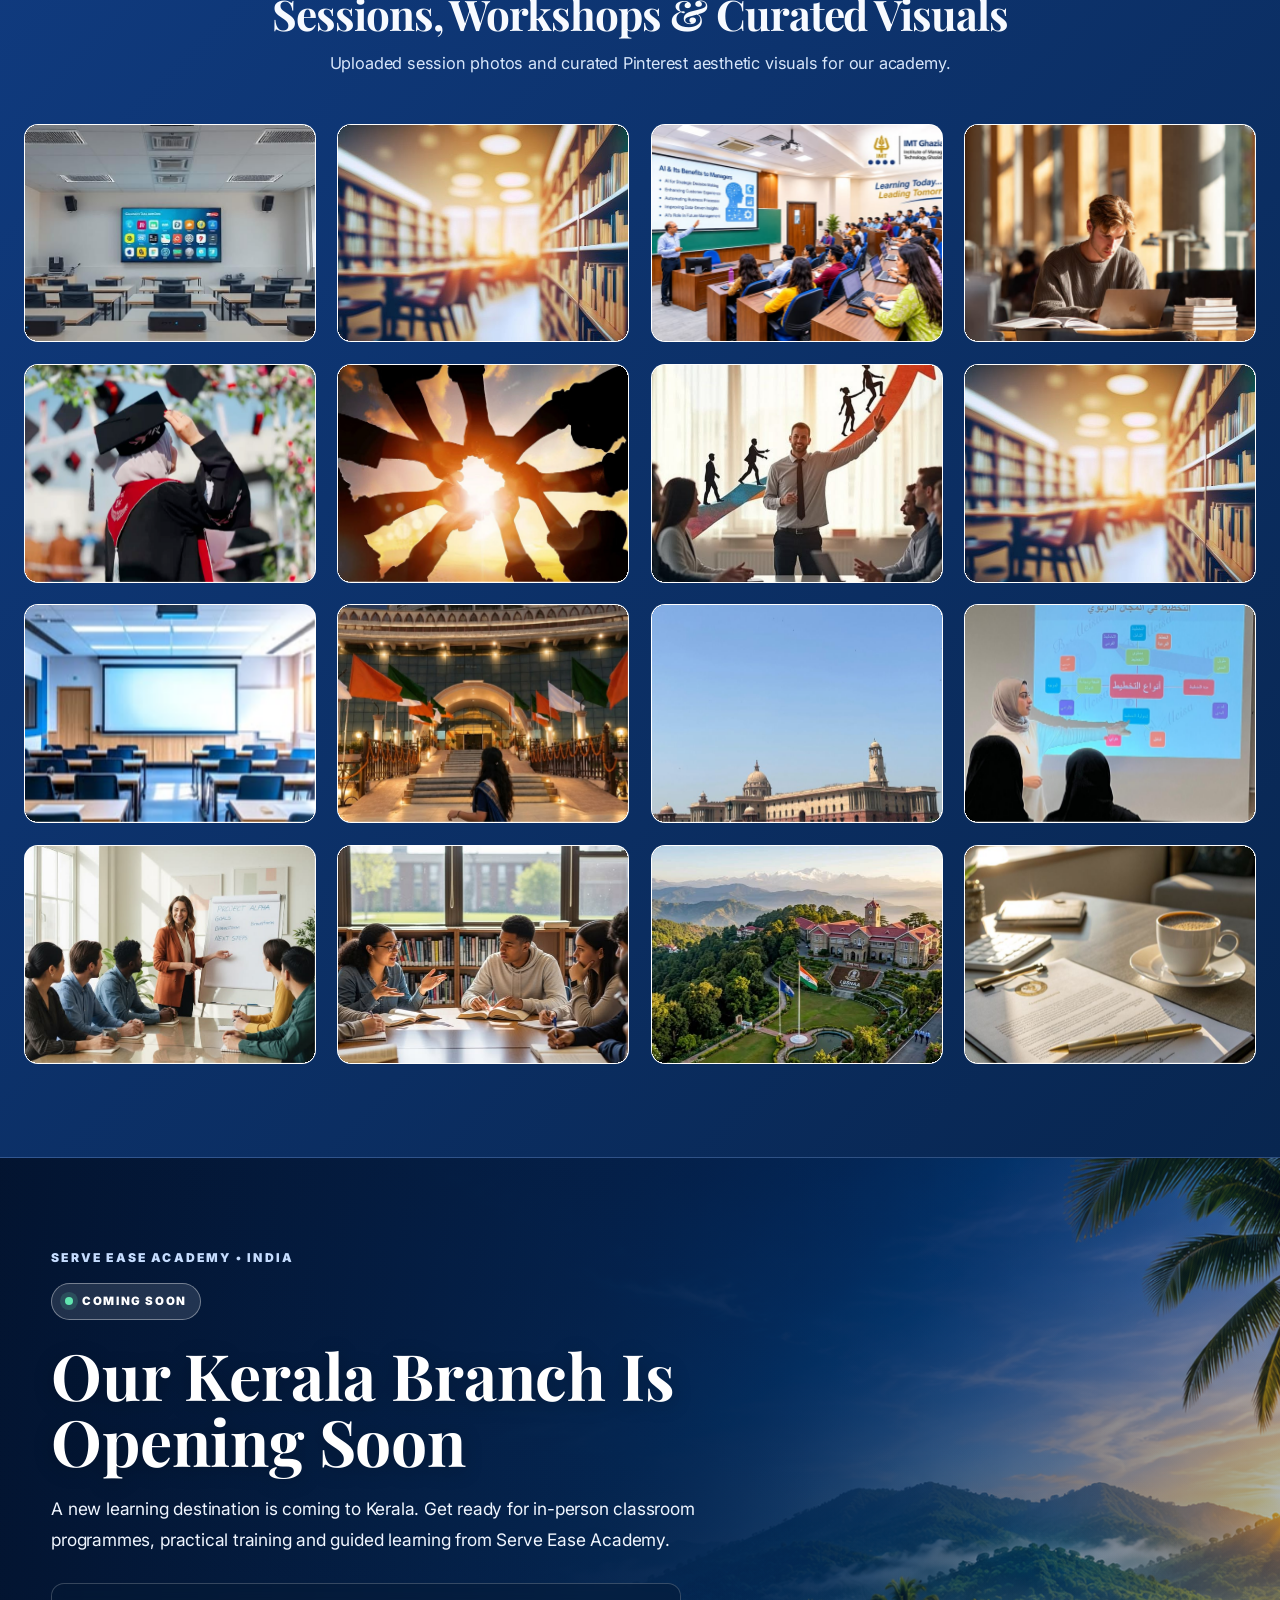
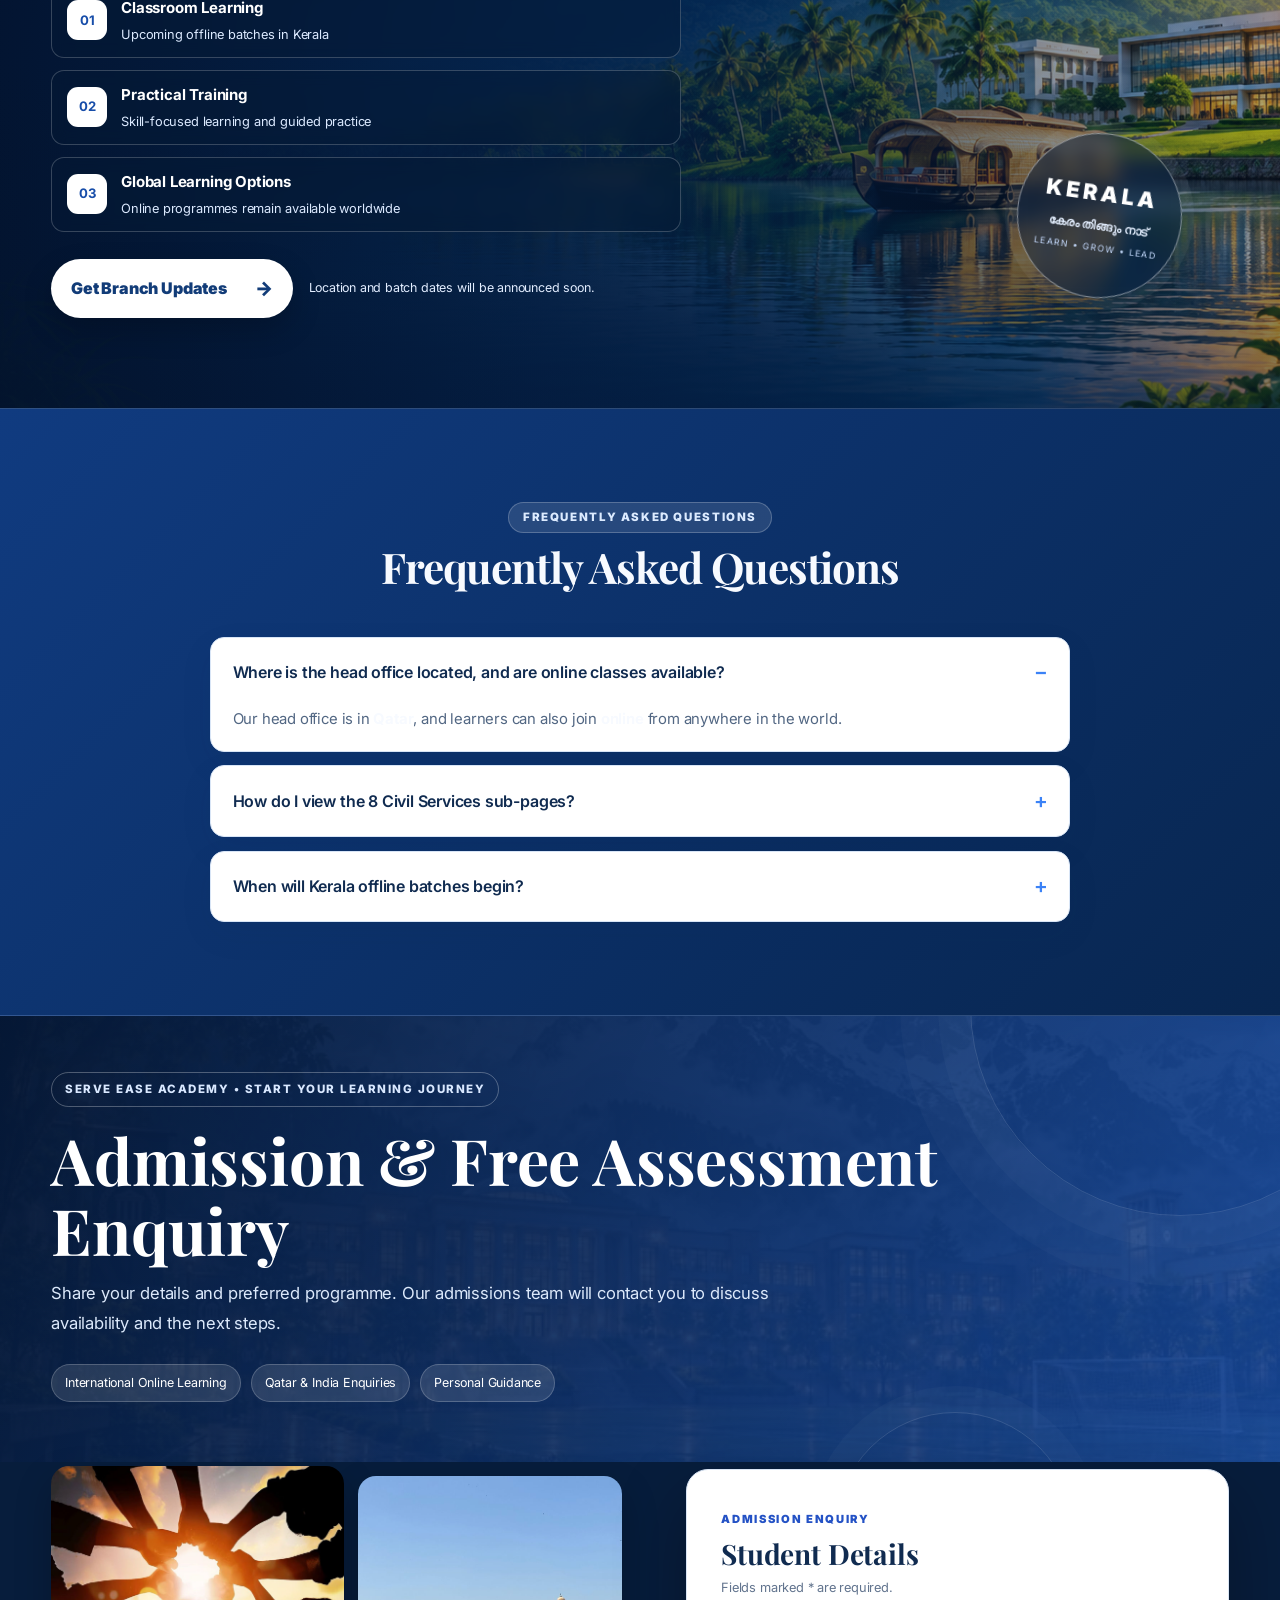
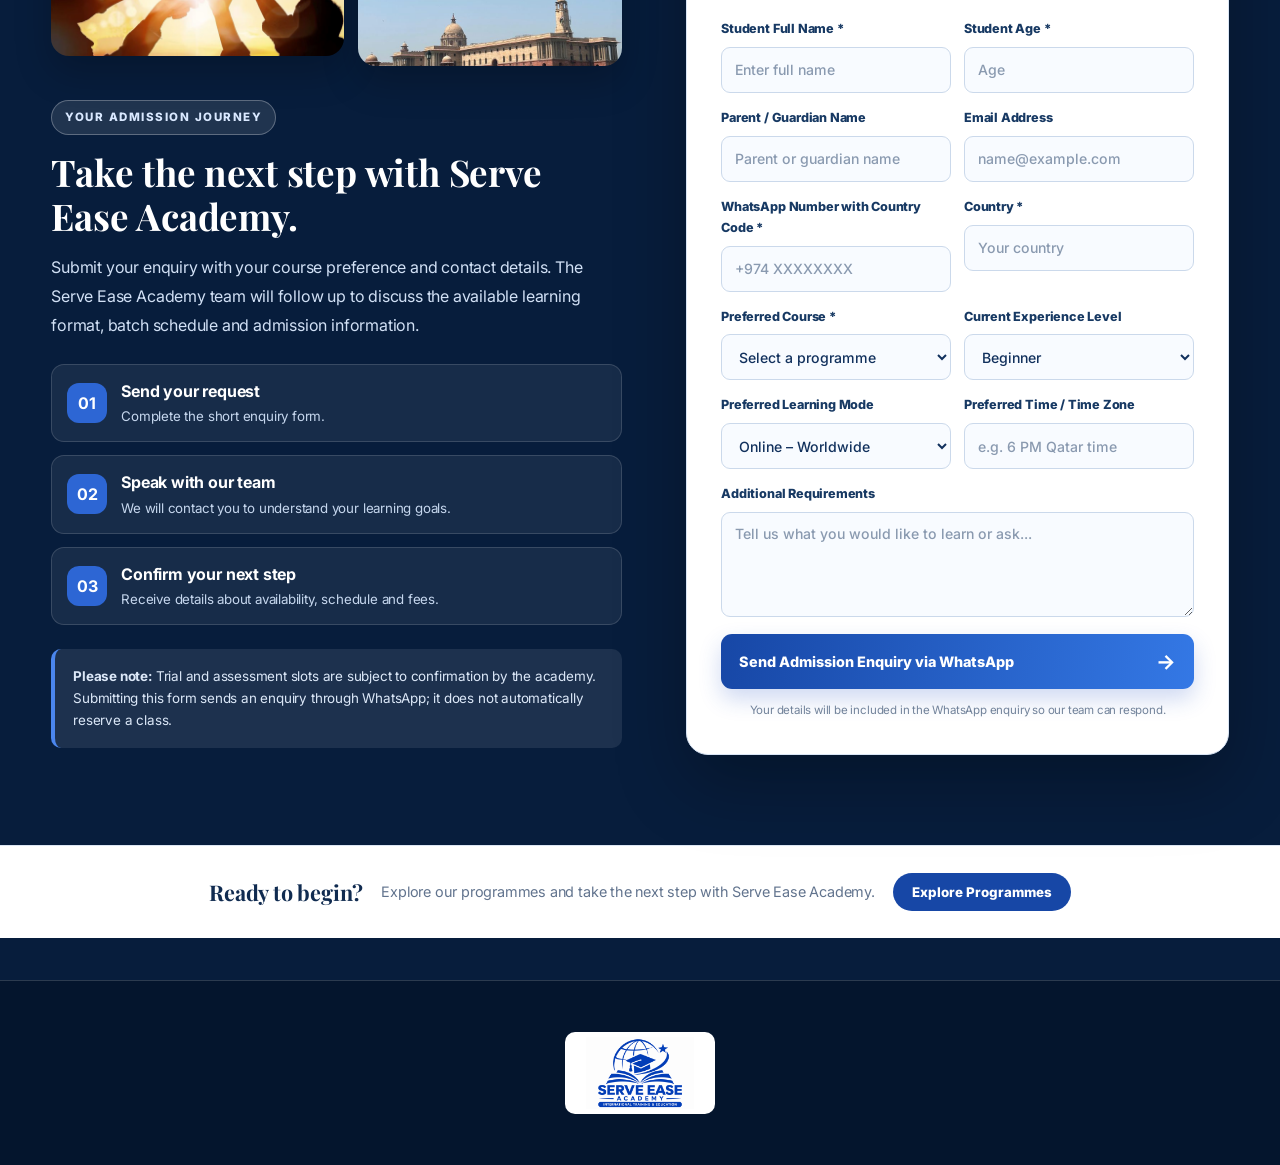
==== commit 736dc0f2: "Add files via upload" ====
--- a/index.html
+++ b/index.html
@@ -1349,6 +1349,58 @@
     .scroll-reveal[data-reveal-delay="3"]{transition-delay:.30s}
     @media(prefers-reduced-motion:reduce){.page-view.active,.page-view.active.motion-left{animation:none!important}.scroll-reveal{opacity:1;transform:none;transition:none}}
 
+
+    /* Civil Services homepage feature: ensure every text element is legible on the blue background */
+    .civil-services-home-view .civil-entry-copy,
+    .civil-services-home-view .civil-entry-copy h1,
+    .civil-services-home-view .civil-entry-copy h2,
+    .civil-services-home-view .civil-entry-copy h3,
+    .civil-services-home-view .civil-entry-copy p,
+    .civil-services-home-view .civil-entry-copy .eyebrow,
+    .civil-services-home-view .civil-entry-copy span {
+      color: #ffffff !important;
+    }
+    .civil-services-home-view .civil-entry-copy h1,
+    .civil-services-home-view .civil-entry-copy h2 {
+      text-shadow: 0 2px 12px rgba(0,0,0,.22);
+    }
+    .civil-services-home-view .civil-entry-copy p {
+      opacity: .94;
+    }
+
+
+    /* Kerala branch launch announcement replaces the old admission capture form */
+    .kerala-launch-section{position:relative;isolation:isolate;overflow:hidden;min-height:620px;display:flex;align-items:center;background:#061d3b;color:#fff}
+    .kerala-launch-backdrop{position:absolute;z-index:-2;inset:0;background-image:linear-gradient(90deg,rgba(3,20,48,.96) 0%,rgba(5,31,69,.86) 43%,rgba(5,31,69,.28) 100%),url("kerala-branch-bg.png");background-size:cover;background-position:center 53%;transform:scale(1.015);animation:keralaBackdropDrift 24s ease-in-out infinite alternate}
+    .kerala-launch-section:after{content:"";position:absolute;z-index:-1;inset:0;background:linear-gradient(0deg,rgba(3,19,43,.3),transparent 42%,rgba(3,19,43,.12));pointer-events:none}
+    .kerala-launch-inner{position:relative;width:min(1400px,92%);margin:0 auto;padding:90px 0;display:flex;align-items:center;min-height:620px}
+    .kerala-launch-copy{width:min(700px,70%);position:relative;z-index:2}
+    .kerala-launch-kicker{display:block;color:#c6ddff;font-size:.76rem;font-weight:900;letter-spacing:.18em;margin-bottom:15px}
+    .kerala-launch-status{display:inline-flex;align-items:center;gap:9px;padding:8px 13px;border-radius:999px;border:1px solid rgba(255,255,255,.38);background:rgba(255,255,255,.12);color:#fff;font-size:.72rem;font-weight:900;letter-spacing:.14em}
+    .kerala-launch-status i{width:8px;height:8px;border-radius:50%;background:#61e6b0;box-shadow:0 0 0 5px rgba(97,230,176,.16);animation:keralaPulse 1.8s ease-in-out infinite}
+    .kerala-launch-copy h2{font:700 clamp(2.5rem,5vw,4.7rem)/1.04 'Playfair Display',Georgia,serif;color:#fff;margin:22px 0 18px;max-width:760px;text-shadow:0 3px 20px rgba(0,0,0,.25)}
+    .kerala-launch-lead{max-width:680px;color:#f0f6ff;font-size:1.08rem;line-height:1.8;margin:0 0 28px}
+    .kerala-launch-highlights{display:grid;gap:12px;max-width:630px}
+    .kerala-launch-highlights>div{display:flex;align-items:center;gap:14px;padding:12px 15px;border:1px solid rgba(255,255,255,.2);border-radius:13px;background:rgba(5,25,54,.48);backdrop-filter:blur(8px);transition:transform .25s,background .25s}
+    .kerala-launch-highlights>div:hover{transform:translateX(7px);background:rgba(255,255,255,.14)}
+    .kerala-launch-highlights b{display:grid;place-items:center;width:40px;height:40px;flex:0 0 40px;border-radius:11px;background:#fff;color:#174da9;font-size:.82rem}
+    .kerala-launch-highlights span{display:grid;gap:3px}
+    .kerala-launch-highlights strong{color:#fff;font-size:.94rem}
+    .kerala-launch-highlights small{color:#dceaff;font-size:.8rem}
+    .kerala-launch-actions{display:flex;align-items:center;gap:16px;flex-wrap:wrap;margin-top:27px}
+    .kerala-launch-button{display:inline-flex;align-items:center;gap:28px;padding:14px 20px;border-radius:999px;background:#fff;color:#123c78;text-decoration:none;font-weight:900;box-shadow:0 12px 30px rgba(0,0,0,.2);transition:transform .22s,box-shadow .22s}
+    .kerala-launch-button:hover{transform:translateY(-3px);box-shadow:0 17px 36px rgba(0,0,0,.3)}
+    .kerala-launch-button span{font-size:1.2rem}
+    .kerala-launch-note{color:#e2edff;font-size:.78rem}
+    .kerala-launch-stamp{position:absolute;right:4%;bottom:13%;width:165px;height:165px;border:1px solid rgba(255,255,255,.45);border-radius:50%;display:flex;flex-direction:column;align-items:center;justify-content:center;gap:5px;background:rgba(5,29,64,.45);backdrop-filter:blur(9px);box-shadow:0 0 0 12px rgba(255,255,255,.06),0 15px 45px rgba(0,0,0,.16);transform:rotate(8deg);color:#fff}
+    .kerala-launch-stamp span{font-size:1.35rem;font-weight:900;letter-spacing:.18em}
+    .kerala-launch-stamp strong{font-size:.72rem;color:#e4efff}
+    .kerala-launch-stamp small{font-size:.55rem;letter-spacing:.15em;color:#c7dcff}
+    @keyframes keralaPulse{50%{box-shadow:0 0 0 9px rgba(97,230,176,.04);opacity:.7}}
+    @keyframes keralaBackdropDrift{from{transform:scale(1.015) translateX(0)}to{transform:scale(1.07) translateX(-1.2%)}}
+    @media(max-width:760px){.kerala-launch-section,.kerala-launch-inner{min-height:650px}.kerala-launch-inner{padding:66px 0}.kerala-launch-copy{width:100%}.kerala-launch-copy h2{font-size:2.7rem}.kerala-launch-lead{font-size:.96rem}.kerala-launch-stamp{width:110px;height:110px;right:2%;bottom:4%;opacity:.72}.kerala-launch-stamp span{font-size:.95rem}.kerala-launch-stamp strong{font-size:.58rem}.kerala-launch-stamp small{font-size:.44rem}.kerala-launch-backdrop{background-position:58% center}}
+    @media(prefers-reduced-motion:reduce){.kerala-launch-backdrop,.kerala-launch-status i{animation:none!important}.kerala-launch-highlights>div,.kerala-launch-button{transition:none!important}}
+
 </style>
 </head>
 <body id="top">
@@ -1723,40 +1775,26 @@
       </div>
     </section>
 
-    <!-- Layer 13: Enquiry & Database Capture -->
-    <section class="section" id="layer-13-onboarding">
-      <div class="container">
-        <div class="section-header">
-          <span class="eyebrow">Admissions Enquiry</span>
-          <h2 data-i18n="admissionTitle">Start Your Admission Enquiry</h2>
-          <p>Choose your course and preferred learning mode. Our admissions team can contact you with batch availability, fees and next steps.</p>
-        </div>
-        <div class="admission-alert">
-          <div><strong>Kerala Offline Batches Starting Soon</strong><span>Register your interest for upcoming classroom programmes. Online learning is available worldwide.</span></div>
-          <span class="status-pill">Admissions Interest Registration</span>
-        </div>
-        <form class="enquiry-box" id="academyEnquiryForm">
-          <div class="form-grid">
-            <input type="text" id="enqName" class="form-control" placeholder="Full Name" autocomplete="name" required />
-            <input type="tel" id="enqPhone" class="form-control" placeholder="Phone / WhatsApp Number" autocomplete="tel" required />
+    <!-- Layer 13: Kerala Branch Launch Announcement -->
+    <section class="kerala-launch-section" id="layer-13-onboarding" aria-label="Kerala branch opening announcement">
+      <div class="kerala-launch-backdrop" aria-hidden="true"></div>
+      <div class="kerala-launch-inner">
+        <div class="kerala-launch-copy">
+          <span class="kerala-launch-kicker">SERVE EASE ACADEMY • INDIA</span>
+          <span class="kerala-launch-status"><i></i> COMING SOON</span>
+          <h2>Our Kerala Branch Is Opening Soon</h2>
+          <p class="kerala-launch-lead">A new learning destination is coming to Kerala. Get ready for in-person classroom programmes, practical training and guided learning from Serve Ease Academy.</p>
+          <div class="kerala-launch-highlights">
+            <div><b>01</b><span><strong>Classroom Learning</strong><small>Upcoming offline batches in Kerala</small></span></div>
+            <div><b>02</b><span><strong>Practical Training</strong><small>Skill-focused learning and guided practice</small></span></div>
+            <div><b>03</b><span><strong>Global Learning Options</strong><small>Online programmes remain available worldwide</small></span></div>
           </div>
-          <div class="form-grid">
-            <select id="enqTrack" class="form-control">
-              <option value="Civil Services (UPSC CSE)">Civil Services (UPSC CSE)</option>
-              <option value="GCC Document Processing & PRO">GCC Document Processing &amp; PRO</option>
-              <option value="Professional Typing & Office Administration">Professional Typing &amp; Office Administration (2 Months)</option>
-              <option value="Practical HR Administration">Practical HR Administration</option>
-            </select>
-            <select id="enqMode" class="form-control" required>
-              <option value="Online (Worldwide)">Online (Worldwide)</option>
-              <option value="Kerala Offline Batch — Starting Soon">Kerala Offline Batch — Starting Soon</option>
-              <option value="Qatar Offline — Ask for Availability">Qatar Offline — Ask for Availability</option>
-              <option value="Other India Offline — Ask for Availability">Other India Offline — Ask for Availability</option>
-            </select>
+          <div class="kerala-launch-actions">
+            <a href="https://wa.me/97470120012?text=Hello%20Serve%20Ease%20Academy%2C%20I%20would%20like%20updates%20about%20the%20Kerala%20branch%20opening." target="_blank" rel="noopener" class="kerala-launch-button">Get Branch Updates <span>→</span></a>
+            <span class="kerala-launch-note">Location and batch dates will be announced soon.</span>
           </div>
-          <button type="submit" class="card-btn" data-i18n="submitEnquiry">Submit Admission Enquiry</button>
-          <div class="form-status" id="enqStatus"></div>
-        </form>
+        </div>
+        <div class="kerala-launch-stamp" aria-hidden="true"><span>KERALA</span><strong>കേരം തിങ്ങും നാട്</strong><small>LEARN • GROW • LEAD</small></div>
       </div>
     </section>
 
@@ -2274,46 +2312,7 @@
       }, 80);
     }
 
-    document.getElementById("academyEnquiryForm").addEventListener("submit", async function (e) {
-      e.preventDefault();
-      const record = {
-        full_name: document.getElementById("enqName").value.trim(),
-        phone: document.getElementById("enqPhone").value.trim(),
-        track: document.getElementById("enqTrack").value,
-        mode: document.getElementById("enqMode").value,
-        preferred_language: document.getElementById("languageSelect")?.value || "en",
-        head_office: "Qatar",
-        created_at: new Date().toISOString()
-      };
-
-      const existing = JSON.parse(localStorage.getItem("serveease_enquiries") || "[]");
-      existing.push(record);
-      localStorage.setItem("serveease_enquiries", JSON.stringify(existing));
-
-      const statusEl = document.getElementById("enqStatus");
-      const message = `Hello Serve Ease Academy, I would like to enquire about ${record.track}. Name: ${record.full_name}. Phone: ${record.phone}. Preferred mode: ${record.mode}.`;
-      const waLink = `https://wa.me/${ACADEMY_CONFIG.whatsappDigits}?text=${encodeURIComponent(message)}`;
-      statusEl.innerHTML = `Your enquiry details are ready. <a href="${waLink}" target="_blank" rel="noopener" style="font-weight:700;text-decoration:underline;color:#2452C5">Continue on WhatsApp</a>. This is not a completed admission or payment.`;
-
-      if (ACADEMY_CONFIG.supabaseUrl && ACADEMY_CONFIG.supabaseAnonKey) {
-        try {
-          const res = await fetch(`${ACADEMY_CONFIG.supabaseUrl}/rest/v1/academy_enquiries`, {
-            method: "POST",
-            headers: {
-              "Content-Type": "application/json",
-              "apikey": ACADEMY_CONFIG.supabaseAnonKey,
-              "Authorization": `Bearer ${ACADEMY_CONFIG.supabaseAnonKey}`
-            },
-            body: JSON.stringify(record)
-          });
-          if (!res.ok) statusEl.textContent += " (Cloud enquiry storage is not configured yet.)";
-        } catch (err) {
-          statusEl.textContent += " Cloud enquiry storage is not configured yet.";
-        }
-      }
-
-      this.reset();
-    });
+    
 
 
     const FULL_TRANSLATIONS = {"Home":{"ar":"الرئيسية","ml":"ഹോം"},"Civil Services":{"ar":"الخدمات المدنية","ml":"സിവിൽ സർവീസ്"},"Learning":{"ar":"التعلّم","ml":"പഠനം"},"Admissions":{"ar":"القبول والتسجيل","ml":"അഡ്മിഷൻ"},"WhatsApp":{"ar":"واتساب","ml":"വാട്സ്ആപ്പ്"},"International Academy • Online Worldwide • Kerala Offline Batches Soon":{"ar":"أكاديمية دولية • تعليم عبر الإنترنت عالميًا • دفعات حضورية في كيرالا قريبًا","ml":"ഇന്റർനാഷണൽ അക്കാദമി • ലോകമെമ്പാടും ഓൺലൈൻ പഠനം • കേരളത്തിൽ ഓഫ്‌ലൈൻ ബാച്ചുകൾ ഉടൻ"},"Learn Today. Lead Tomorrow. Global Learning, Local Classrooms.":{"ar":"تعلّم اليوم. قُد الغد. تعلّم عالمي وفصول محلية.","ml":"ഇന്ന് പഠിക്കൂ. നാളെ നയിക്കൂ. ആഗോള പഠനം, പ്രാദേശിക ക്ലാസ് മുറികൾ."},"Learn online from anywhere. Kerala classroom batches are starting soon, with Qatar and India learning options shared by the admissions team. Explore HR, GCC PRO, Professional Typing and":{"ar":"تعلّم عبر الإنترنت من أي مكان. ستبدأ الدفعات الصفية في كيرالا قريبًا، ويمكن لفريق القبول تزويدك بخيارات الدراسة في قطر والهند. اكتشف برامج الموارد البشرية وخدمات PRO في دول الخليج والطباعة الاحترافية و","ml":"എവിടെ നിന്നും ഓൺലൈനായി പഠിക്കാം. കേരളത്തിലെ ക്ലാസ്‌റൂം ബാച്ചുകൾ ഉടൻ ആരംഭിക്കും. ഖത്തറിലെയും ഇന്ത്യയിലെയും പഠനാവസരങ്ങളെക്കുറിച്ച് അഡ്മിഷൻ ടീമിനോട് ചോദിക്കാം. HR, GCC PRO, പ്രൊഫഷണൽ ടൈപ്പിംഗ്,"},"Civil Services Coaching":{"ar":"التدريب لاختبارات الخدمة المدنية","ml":"സിവിൽ സർവീസ് പരിശീലനം"},"Explore Civil Services":{"ar":"استكشف برامج الخدمة المدنية","ml":"സിവിൽ സർവീസ് കോഴ്സുകൾ കാണുക"},"Explore Courses":{"ar":"استكشف الدورات","ml":"കോഴ്സുകൾ കാണുക"},"One Academy. Multiple Ways to Learn.":{"ar":"أكاديمية واحدة. طرق متعددة للتعلّم.","ml":"ഒരു അക്കാദമി. പഠിക്കാൻ നിരവധി മാർഗങ്ങൾ."},"Online Worldwide:":{"ar":"التعلّم عبر الإنترنت عالميًا:","ml":"ലോകമെമ്പാടും ഓൺലൈൻ പഠനം:"},"Live learning for students across countries.":{"ar":"تعلّم مباشر للطلاب في مختلف البلدان.","ml":"വിവിധ രാജ്യങ്ങളിലെ വിദ്യാർത്ഥികൾക്കായി തത്സമയ പഠനം."},"Kerala:":{"ar":"كيرالا:","ml":"കേരളം:"},"Offline classroom batches starting soon.":{"ar":"ستبدأ الدفعات الصفية قريبًا.","ml":"ഓഫ്‌ലൈൻ ക്ലാസ് ബാച്ചുകൾ ഉടൻ ആരംഭിക്കും."},"Qatar & India:":{"ar":"قطر والهند:","ml":"ഖത്തറും ഇന്ത്യയും:"},"Ask our team about offline batch availability.":{"ar":"تواصل مع فريقنا لمعرفة توفر الدفعات الحضورية.","ml":"ഓഫ്‌ലൈൻ ബാച്ചുകളുടെ ലഭ്യത അറിയാൻ ടീമുമായി ബന്ധപ്പെടുക."},"Student Enrolment Goal":{"ar":"هدف تسجيل الطلاب","ml":"വിദ്യാർത്ഥി പ്രവേശന ലക്ഷ്യം"},"Professional Course Tracks":{"ar":"مسارات الدورات المهنية","ml":"പ്രൊഫഷണൽ കോഴ്സുകൾ"},"Languages · English, Arabic & Malayalam":{"ar":"اللغات · الإنجليزية والعربية والمالايالامية","ml":"ഭാഷകൾ · ഇംഗ്ലീഷ്, അറബിക്, മലയാളം"},"Learning Formats · Online & Classroom":{"ar":"أنماط التعلّم · عبر الإنترنت وفي الصفوف","ml":"പഠനരീതികൾ · ഓൺലൈൻ, ക്ലാസ്‌റൂം"},"Our Global Learning Model":{"ar":"نموذج التعلّم العالمي لدينا","ml":"ഞങ്ങളുടെ ആഗോള പഠനരീതി"},"International Learning With Qatar & India Learning Enquiries":{"ar":"تعلّم دولي مع استفسارات الدراسة في قطر والهند","ml":"ഖത്തറിലും ഇന്ത്യയിലും പഠനാവസരങ്ങളോടുകൂടിയ അന്താരാഷ്ട്ര പഠനം"},"Qatar Batch Enquiries":{"ar":"استفسارات دفعات قطر","ml":"ഖത്തർ ബാച്ച് വിവരങ്ങൾ"},"India Offline Batches":{"ar":"الدفعات الحضورية في الهند","ml":"ഇന്ത്യയിലെ ഓഫ്‌ലൈൻ ബാച്ചുകൾ"},"How We Support Learners":{"ar":"كيف ندعم المتعلمين","ml":"പഠിതാക്കളെ ഞങ്ങൾ എങ്ങനെ പിന്തുണയ്ക്കുന്നു"},"Easy, Transparent & Stress-Free Team Work":{"ar":"عمل جماعي سهل وشفاف ومنظّم","ml":"ലളിതവും സുതാര്യവും സമ്മർദ്ദരഹിതവുമായ ടീം പ്രവർത്തനം"},"Our Programmes":{"ar":"برامجنا","ml":"ഞങ്ങളുടെ പ്രോഗ്രാമുകൾ"},"Four Professional Learning Programmes":{"ar":"أربعة برامج تعليمية مهنية","ml":"നാല് പ്രൊഫഷണൽ പഠന പ്രോഗ്രാമുകൾ"},"Choose a programme to explore its curriculum, duration and admission options. Online learning is available internationally; Kerala offline batches are starting soon.":{"ar":"اختر برنامجًا لاستكشاف المنهج والمدة وخيارات التسجيل. يتوفر التعلّم عبر الإنترنت دوليًا، وستبدأ الدفعات الحضورية في كيرالا قريبًا.","ml":"പാഠ്യപദ്ധതി, ദൈർഘ്യം, അഡ്മിഷൻ വിവരങ്ങൾ എന്നിവ അറിയാൻ ഒരു പ്രോഗ്രാം തിരഞ്ഞെടുക്കുക. ലോകമെമ്പാടും ഓൺലൈൻ പഠനം ലഭ്യമാണ്; കേരളത്തിലെ ഓഫ്‌ലൈൻ ബാച്ചുകൾ ഉടൻ ആരംഭിക്കും."},"Complete Prelims, Mains, Interview Questions, Mock Tests, CSAT, Answer Writing, DAF & Current Affairs, and Study Roadmap.":{"ar":"استعد للاختبارات التمهيدية والرئيسية والمقابلات والأسئلة المتوقعة والاختبارات التجريبية وCSAT وكتابة الإجابات وDAF والشؤون الجارية وخطة الدراسة.","ml":"പ്രിലിംസ്, മെയിൻസ്, അഭിമുഖ ചോദ്യങ്ങൾ, മോക്ക് ടെസ്റ്റുകൾ, CSAT, ഉത്തരമെഴുത്ത്, DAF, സമകാലിക വിഷയങ്ങൾ, പഠന റോഡ്‌മാപ്പ് എന്നിവ ഉൾപ്പെടുന്നു."},"Explore Civil Services →":{"ar":"استكشف الخدمة المدنية ←","ml":"സിവിൽ സർവീസ് കാണുക →"},"GCC Document Processing & PRO":{"ar":"معالجة المستندات وخدمات PRO في دول الخليج","ml":"GCC ഡോക്യുമെന്റ് പ്രോസസ്സിംഗ് & PRO"},"3 Months":{"ar":"3 أشهر","ml":"3 മാസം"},"Professional Typing & Office Administration":{"ar":"الطباعة الاحترافية وإدارة المكاتب","ml":"പ്രൊഫഷണൽ ടൈപ്പിംഗും ഓഫീസ് അഡ്മിനിസ്ട്രേഷനും"},"2 Months":{"ar":"شهران","ml":"2 മാസം"},"Practical HR Administration":{"ar":"الإدارة العملية للموارد البشرية","ml":"പ്രായോഗിക HR അഡ്മിനിസ്ട്രേഷൻ"},"Practical PRO & Admin Training":{"ar":"تدريب عملي على خدمات PRO والإدارة","ml":"പ്രായോഗിക PRO & അഡ്മിൻ പരിശീലനം"},"HR & Corporate Administration":{"ar":"إدارة الموارد البشرية والشؤون المؤسسية","ml":"HR & കോർപ്പറേറ്റ് അഡ്മിനിസ്ട്രേഷൻ"},"Professional GCC Training":{"ar":"التدريب المهني على خدمات دول الخليج","ml":"പ്രൊഫഷണൽ GCC പരിശീലനം"},"End-to-End GCC Government Documentation":{"ar":"إجراءات المستندات الحكومية في دول الخليج من البداية إلى النهاية","ml":"GCC സർക്കാർ ഡോക്യുമെന്റേഷൻ തുടക്കം മുതൽ അവസാനം വരെ"},"Professional Typing Programme":{"ar":"برنامج الطباعة الاحترافية","ml":"പ്രൊഫഷണൽ ടൈപ്പിംഗ് പ്രോഗ്രാം"},"English & Arabic Typing":{"ar":"الطباعة باللغتين الإنجليزية والعربية","ml":"ഇംഗ്ലീഷ്, അറബിക് ടൈപ്പിംഗ്"},"Microsoft Word & Formatting":{"ar":"مايكروسوفت وورد وتنسيق المستندات","ml":"മൈക്രോസോഫ്റ്റ് വേഡും ഡോക്യുമെന്റ് ഫോർമാറ്റിംഗും"},"Office Practice":{"ar":"الممارسة المكتبية","ml":"ഓഫീസ് പരിശീലനം"},"Flexible Learning Options":{"ar":"خيارات تعلّم مرنة","ml":"വഴക്കമുള്ള പഠന ഓപ്ഷനുകൾ"},"Learn Online Worldwide. Join Us in Kerala Soon.":{"ar":"تعلّم عبر الإنترنت من أي مكان. انضم إلينا في كيرالا قريبًا.","ml":"ലോകമെമ്പാടും ഓൺലൈനായി പഠിക്കൂ. ഉടൻ കേരളത്തിൽ ഞങ്ങളോടൊപ്പം ചേരൂ."},"Online Learning":{"ar":"التعلّم عبر الإنترنت","ml":"ഓൺലൈൻ പഠനം"},"Kerala Offline Batches":{"ar":"الدفعات الحضورية في كيرالا","ml":"കേരളത്തിലെ ഓഫ്‌ലൈൻ ബാച്ചുകൾ"},"Starting soon.":{"ar":"قريبًا.","ml":"ഉടൻ ആരംഭിക്കുന്നു."},"Mentorship & Guidance":{"ar":"الإرشاد والتوجيه","ml":"മെന്റർഷിപ്പും മാർഗനിർദേശവും"},"Qatar Head Office":{"ar":"المكتب الرئيسي في قطر","ml":"ഖത്തർ ഹെഡ് ഓഫീസ്"},"Global Online Access":{"ar":"الوصول العالمي عبر الإنترنت","ml":"ആഗോള ഓൺലൈൻ പ്രവേശനം"},"Learning Across Borders":{"ar":"التعلّم عبر الحدود","ml":"അതിർത്തികൾക്കപ്പുറമുള്ള പഠനം"},"Designed for Students, Job Seekers & Working Teams":{"ar":"مصمم للطلاب والباحثين عن عمل وفرق العمل","ml":"വിദ്യാർത്ഥികൾക്കും ജോലി അന്വേഷിക്കുന്നവർക്കും പ്രവർത്തിക്കുന്ന ടീമുകൾക്കുമായി"},"UPSC Aspirants":{"ar":"الطامحون لاجتياز UPSC","ml":"UPSC അഭ്യർത്ഥകർ"},"GCC Career Seekers":{"ar":"الباحثون عن فرص عمل في دول الخليج","ml":"GCC മേഖലയിൽ ജോലി അന്വേഷിക്കുന്നവർ"},"Growing Teams":{"ar":"الفرق المتنامية","ml":"വളരുന്ന ടീമുകൾ"},"Academy Gallery":{"ar":"معرض الأكاديمية","ml":"അക്കാദമി ഗാലറി"},"Sessions, Workshops & Curated Visuals":{"ar":"الجلسات وورش العمل والمواد المرئية المختارة","ml":"സെഷനുകൾ, വർക്ക്‌ഷോപ്പുകൾ, തിരഞ്ഞെടുത്ത ചിത്രങ്ങൾ"},"Admissions Enquiry":{"ar":"استفسار القبول","ml":"അഡ്മിഷൻ അന്വേഷണം"},"Start Your Admission Enquiry":{"ar":"ابدأ استفسار القبول","ml":"അഡ്മിഷൻ അന്വേഷണം ആരംഭിക്കുക"},"Choose your course and preferred learning mode. Our admissions team can contact you with batch availability, fees and next steps.":{"ar":"اختر دورتك وطريقة التعلّم المفضلة. سيتواصل معك فريق القبول بشأن توفر الدفعات والرسوم والخطوات التالية.","ml":"നിങ്ങളുടെ കോഴ്സും ഇഷ്ടപ്പെട്ട പഠനരീതിയും തിരഞ്ഞെടുക്കുക. ബാച്ചുകളുടെ ലഭ്യത, ഫീസ്, തുടർനടപടികൾ എന്നിവ അറിയിക്കാൻ അഡ്മിഷൻ ടീം ബന്ധപ്പെടും."},"Admissions Interest Registration":{"ar":"تسجيل الاهتمام بالقبول","ml":"അഡ്മിഷൻ താൽപ്പര്യം രജിസ്റ്റർ ചെയ്യുക"},"Frequently Asked Questions":{"ar":"الأسئلة الشائعة","ml":"പതിവായി ചോദിക്കുന്ന ചോദ്യങ്ങൾ"},"Submit Admission Enquiry":{"ar":"إرسال استفسار القبول","ml":"അഡ്മിഷൻ അന്വേഷണം സമർപ്പിക്കുക"},"WhatsApp Enquiry":{"ar":"استفسار عبر واتساب","ml":"വാട്സ്ആപ്പ് അന്വേഷണം"},"Call Academy":{"ar":"اتصل بالأكاديمية","ml":"അക്കാദമിയിലേക്ക് വിളിക്കുക"},"Apply / Admission":{"ar":"التقديم / التسجيل","ml":"അപേക്ഷ / അഡ്മിഷൻ"},"Live Assistance":{"ar":"مساعدة مباشرة","ml":"തത്സമയ സഹായം"},"Back to Top":{"ar":"العودة إلى الأعلى","ml":"മുകളിലേക്ക് മടങ്ങുക"},"← Back to Global Homepage":{"ar":"العودة إلى الصفحة الرئيسية العالمية ←","ml":"ആഗോള ഹോംപേജിലേക്ക് മടങ്ങുക →"},"Main Homepage":{"ar":"الصفحة الرئيسية","ml":"പ്രധാന ഹോംപേജ്"},"1. Prelims Course":{"ar":"1. الدورة التمهيدية","ml":"1. പ്രിലിംസ് കോഴ്സ്"},"2. Mains Course":{"ar":"2. الدورة الرئيسية","ml":"2. മെയിൻസ് കോഴ്സ്"},"3. Interview Prep":{"ar":"3. التحضير للمقابلة","ml":"3. അഭിമുഖ തയ്യാറെടുപ്പ്"},"4. Interview Questions":{"ar":"4. أسئلة المقابلة","ml":"4. അഭിമുഖ ചോദ്യങ്ങൾ"},"5. Mock Tests":{"ar":"5. الاختبارات التجريبية","ml":"5. മോക്ക് ടെസ്റ്റുകൾ"},"6. CSAT & Answer Writing":{"ar":"6. CSAT وكتابة الإجابات","ml":"6. CSAT & ഉത്തരമെഴുത്ത്"},"7. DAF & Current Affairs":{"ar":"7. DAF والشؤون الجارية","ml":"7. DAF & സമകാലിക വിഷയങ്ങൾ"},"8. Study Roadmap":{"ar":"8. خطة الدراسة","ml":"8. പഠന റോഡ്‌മാപ്പ്"},"UPSC Prelims Course (GS Paper I)":{"ar":"دورة UPSC التمهيدية (ورقة GS I)","ml":"UPSC പ്രിലിംസ് കോഴ്സ് (GS പേപ്പർ I)"},"UPSC Mains Course (GS I–IV, Essay & Optional)":{"ar":"دورة UPSC الرئيسية (GS I–IV والمقال والاختياري)","ml":"UPSC മെയിൻസ് കോഴ്സ് (GS I–IV, എസ്സേ & ഓപ്ഷണൽ)"},"UPSC Personality Test (Interview) Preparation":{"ar":"التحضير لاختبار الشخصية (مقابلة UPSC)","ml":"UPSC വ്യക്തിത്വ പരീക്ഷ (ഇന്റർവ്യൂ) തയ്യാറെടുപ്പ്"},"Qatar-focused training":{"ar":"تدريب متخصص في قطر","ml":"ഖത്തർ കേന്ദ്രീകൃത പരിശീലനം"},"Professional development":{"ar":"التطوير المهني","ml":"പ്രൊഫഷണൽ വികസനം"},"International Training & Education":{"ar":"التدريب والتعليم الدولي","ml":"അന്താരാഷ്ട്ര പരിശീലനവും വിദ്യാഭ്യാസവും"},"Preparing your learning experience":{"ar":"جارٍ إعداد تجربة التعلّم الخاصة بك","ml":"നിങ്ങളുടെ പഠനാനുഭവം തയ്യാറാക്കുന്നു"},"8 Dedicated Sub-Pages Inside":{"ar":"8 صفحات فرعية متخصصة","ml":"8 പ്രത്യേക ഉപപേജുകൾ"},"12 Months • 1-Year Programme":{"ar":"12 شهرًا • برنامج لمدة عام واحد","ml":"12 മാസം • ഒരു വർഷത്തെ പ്രോഗ്രാം"},"Prelims & Mains integrated preparation":{"ar":"تحضير متكامل للاختبارات التمهيدية والرئيسية","ml":"പ്രിലിംസ്, മെയിൻസ് സംയോജിത തയ്യാറെടുപ്പ്"},"Interview expected questions & mock panels":{"ar":"الأسئلة المتوقعة للمقابلة واللجان التجريبية","ml":"അഭിമുഖത്തിലെ പ്രതീക്ഷിക്കാവുന്ന ചോദ്യങ്ങളും മോക്ക് പാനലുകളും"},"Sectional & full-length mock test suite":{"ar":"مجموعة اختبارات تجريبية جزئية وكاملة","ml":"വിഭാഗീയവും പൂർണ്ണദൈർഘ്യമുള്ളതുമായ മോക്ക് ടെസ്റ്റുകൾ"},"Online & Offline Files":{"ar":"ملفات إلكترونية وورقية","ml":"ഓൺലൈൻ, ഓഫ്‌ലൈൻ ഫയലുകൾ"},"Practical online portal workflows and offline file preparation covering CR, establishment cards, visas, labor, and attestations.":{"ar":"إجراءات عملية عبر البوابات الإلكترونية وإعداد الملفات الورقية، بما يشمل السجل التجاري وبطاقات المنشأة والتأشيرات والعمل والتصديقات.","ml":"CR, എസ്റ്റാബ്ലിഷ്മെന്റ് കാർഡുകൾ, വിസ, തൊഴിൽ, അറ്റസ്റ്റേഷൻ എന്നിവ ഉൾപ്പെടുന്ന ഓൺലൈൻ പോർട്ടൽ നടപടികളും ഓഫ്‌ലൈൻ ഫയൽ തയ്യാറാക്കലും."},"Online tracking, checklists & portal steps":{"ar":"المتابعة الإلكترونية وقوائم التحقق وخطوات البوابة","ml":"ഓൺലൈൻ ട്രാക്കിംഗ്, ചെക്ക്‌ലിസ്റ്റുകൾ, പോർട്ടൽ ഘട്ടങ്ങൾ"},"Offline file verification & physical document prep":{"ar":"التحقق من الملفات الورقية وإعداد المستندات","ml":"ഓഫ്‌ലൈൻ ഫയൽ പരിശോധനയും രേഖകൾ തയ്യാറാക്കലും"},"Real GCC case scenarios & error prevention":{"ar":"سيناريوهات واقعية من دول الخليج وتجنب الأخطاء","ml":"യഥാർത്ഥ GCC കേസുകളും പിശക് തടയലും"},"New • 2-Month Programme":{"ar":"جديد • برنامج لمدة شهرين","ml":"പുതിയത് • 2 മാസത്തെ പ്രോഗ്രാം"},"Build practical English and Arabic typing skills for professional office work, document preparation and administration.":{"ar":"طوّر مهارات عملية في الطباعة بالإنجليزية والعربية للعمل المكتبي وإعداد المستندات والإدارة.","ml":"ഓഫീസ് ജോലികൾക്കും ഡോക്യുമെന്റ് തയ്യാറാക്കലിനും അഡ്മിനിസ്ട്രേഷനുമായി ഇംഗ്ലീഷ്, അറബിക് ടൈപ്പിംഗ് കഴിവുകൾ വളർത്തുക."},"English and Arabic typing practice":{"ar":"التدرب على الطباعة بالإنجليزية والعربية","ml":"ഇംഗ്ലീഷ്, അറബിക് ടൈപ്പിംഗ് പരിശീലനം"},"Microsoft Word and document formatting":{"ar":"مايكروسوفت وورد وتنسيق المستندات","ml":"മൈക്രോസോഫ്റ്റ് വേഡും ഡോക്യുമെന്റ് ഫോർമാറ്റിംഗും"},"Official letters, applications and reports":{"ar":"الخطابات الرسمية والطلبات والتقارير","ml":"ഔദ്യോഗിക കത്തുകൾ, അപേക്ഷകൾ, റിപ്പോർട്ടുകൾ"},"Data entry, keyboard shortcuts and practical tests":{"ar":"إدخال البيانات واختصارات لوحة المفاتيح والاختبارات العملية","ml":"ഡാറ്റാ എൻട്രി, കീബോർഡ് ഷോർട്ട്കട്ടുകൾ, പ്രായോഗിക പരീക്ഷകൾ"},"Corporate & Office Files":{"ar":"ملفات الشركات والمكاتب","ml":"കോർപ്പറേറ്റ്, ഓഫീസ് ഫയലുകൾ"},"Practical training in employee onboarding, leave/payroll trackers, office documentation, and smooth HR-PRO coordination.":{"ar":"تدريب عملي على إجراءات انضمام الموظفين وسجلات الإجازات والرواتب ومستندات المكتب والتنسيق بين الموارد البشرية وخدمات PRO.","ml":"ജീവനക്കാരുടെ ഓൺബോർഡിംഗ്, ലീവ്/പേറോൾ ട്രാക്കറുകൾ, ഓഫീസ് രേഖകൾ, HR-PRO ഏകോപനം എന്നിവയിൽ പ്രായോഗിക പരിശീലനം."},"Staff records, trackers & clean spreadsheets":{"ar":"سجلات الموظفين وأدوات المتابعة وجداول البيانات المنظمة","ml":"സ്റ്റാഫ് രേഖകൾ, ട്രാക്കറുകൾ, ക്രമീകരിച്ച സ്പ്രെഡ്ഷീറ്റുകൾ"},"Offer letters, memos, NOCs & HR checklists":{"ar":"خطابات العرض والمذكرات وشهادات عدم الممانعة وقوائم الموارد البشرية","ml":"ഓഫർ ലെറ്ററുകൾ, മെമ്മോകൾ, NOC-കൾ, HR ചെക്ക്‌ലിസ്റ്റുകൾ"},"Online & offline administrative file handling":{"ar":"إدارة الملفات الإدارية إلكترونيًا وورقيًا","ml":"ഓൺലൈൻ, ഓഫ്‌ലൈൻ അഡ്മിനിസ്ട്രേറ്റീവ് ഫയൽ കൈകാര്യം"},"Civil Services Learning Hub":{"ar":"مركز تعلّم الخدمة المدنية","ml":"സിവിൽ സർവീസ് ലേണിംഗ് ഹബ്"},"Inside Civil Services: 8 Specialized Sub-Pages":{"ar":"داخل برنامج الخدمة المدنية: 8 صفحات متخصصة","ml":"സിവിൽ സർവീസ്: 8 പ്രത്യേക ഉപപേജുകൾ"},"Click any of the 8 Civil Services sub-pages below to open its complete page view immediately.":{"ar":"انقر على أي صفحة من الصفحات الثماني أدناه لفتح عرضها الكامل مباشرةً.","ml":"താഴെയുള്ള 8 സിവിൽ സർവീസ് ഉപപേജുകളിൽ ഏതെങ്കിലും ക്ലിക്ക് ചെയ്ത് പൂർണ്ണ പേജ് തുറക്കാം."},"Prelims Course":{"ar":"الدورة التمهيدية","ml":"പ്രിലിംസ് കോഴ്സ്"},"Mains Course":{"ar":"الدورة الرئيسية","ml":"മെയിൻസ് കോഴ്സ്"},"Interview Prep":{"ar":"التحضير للمقابلة","ml":"അഭിമുഖ തയ്യാറെടുപ്പ്"},"Interview Questions":{"ar":"أسئلة المقابلة","ml":"അഭിമുഖ ചോദ്യങ്ങൾ"},"Mock Tests":{"ar":"الاختبارات التجريبية","ml":"മോക്ക് ടെസ്റ്റുകൾ"},"CSAT & Writing":{"ar":"CSAT وكتابة الإجابات","ml":"CSAT & ഉത്തരമെഴുത്ത്"},"DAF & Current Affairs":{"ar":"DAF والشؤون الجارية","ml":"DAF & സമകാലിക വിഷയങ്ങൾ"},"Study Roadmap":{"ar":"خطة الدراسة","ml":"പഠന റോഡ്‌മാപ്പ്"},"GS Paper I & strategy.":{"ar":"ورقة GS I والاستراتيجية.","ml":"GS പേപ്പർ I, തന്ത്രം."},"GS I–IV, Essay & Optional.":{"ar":"أوراق GS I–IV والمقال والمادة الاختيارية.","ml":"GS I–IV, എസ്സേ, ഓപ്ഷണൽ."},"275-mark personality test.":{"ar":"اختبار الشخصية من 275 درجة.","ml":"275 മാർക്കിന്റെ വ്യക്തിത്വ പരീക്ഷ."},"Expected board questions.":{"ar":"الأسئلة المتوقعة من لجنة المقابلة.","ml":"ബോർഡിൽ പ്രതീക്ഷിക്കാവുന്ന ചോദ്യങ്ങൾ."},"Prelims, Mains & panel mocks.":{"ar":"اختبارات تجريبية للتمهيدي والرئيسي والمقابلة.","ml":"പ്രിലിംസ്, മെയിൻസ്, പാനൽ മോക്കുകൾ."},"33% CSAT & answer drills.":{"ar":"تدريبات CSAT وكتابة الإجابات بنسبة النجاح 33%.","ml":"33% CSAT, ഉത്തരമെഴുത്ത് പരിശീലനം."},"Profile & daily linkage.":{"ar":"ربط الملف الشخصي بالأحداث اليومية.","ml":"പ്രൊഫൈലും ദൈനംദിന സമകാലിക വിഷയങ്ങളും."},"Timetable & revision cycle.":{"ar":"الجدول الزمني ودورة المراجعة.","ml":"ടൈംടേബിളും റിവിഷൻ ക്രമവും."},"Company & Licensing":{"ar":"الشركات والتراخيص","ml":"കമ്പനിയും ലൈസൻസിംഗും"},"Visa, Residency & Labor":{"ar":"التأشيرات والإقامة والعمل","ml":"വിസ, റെസിഡൻസി, തൊഴിൽ"},"Attestation & Compliance":{"ar":"التصديقات والامتثال","ml":"അറ്റസ്റ്റേഷനും കംപ്ലയൻസും"},"Join classes remotely from anywhere, access learning resources and take part in guided online sessions.":{"ar":"انضم إلى الدروس عن بُعد من أي مكان، واستفد من موارد التعلّم وشارك في جلسات مباشرة بإشراف.","ml":"എവിടെ നിന്നും ഓൺലൈൻ ക്ലാസുകളിൽ പങ്കെടുക്കുക, പഠന വിഭവങ്ങൾ ഉപയോഗിക്കുക, മാർഗനിർദേശമുള്ള സെഷനുകളിൽ പങ്കെടുക്കുക."},"Register your interest to receive the confirmed location, timetable and admission details. Qatar and other India batch availability can be requested from the academy team.":{"ar":"سجّل اهتمامك لتلقي الموقع المؤكد والجدول الزمني وتفاصيل القبول. يمكنك الاستفسار من فريق الأكاديمية عن الدفعات في قطر ومناطق أخرى في الهند.","ml":"സ്ഥലം, ടൈംടേബിൾ, അഡ്മിഷൻ വിവരങ്ങൾ ലഭിക്കാൻ താൽപ്പര്യം രജിസ്റ്റർ ചെയ്യുക. ഖത്തറിലെയും ഇന്ത്യയിലെ മറ്റു സ്ഥലങ്ങളിലെയും ബാച്ചുകൾക്കായി അക്കാദമി ടീമിനോട് ചോദിക്കാം."},"Structured Guidance From Qatar HQ to Global Learners":{"ar":"إرشاد منظم من المقر الرئيسي في قطر للمتعلمين حول العالم","ml":"ഖത്തർ ഹെഡ് ഓഫീസിൽ നിന്ന് ആഗോള പഠിതാക്കൾക്ക് ക്രമബദ്ധമായ മാർഗനിർദേശം"},"UPSC 8-Page Module":{"ar":"وحدة UPSC المكونة من 8 صفحات","ml":"8 പേജുകളുള്ള UPSC മോഡ്യൂൾ"},"GCC PRO & Bilingual":{"ar":"خدمات PRO في الخليج والتواصل بلغتين","ml":"GCC PRO & ദ്വിഭാഷാ പരിശീലനം"},"Flexible online and Qatar-anchored schedules across time zones.":{"ar":"جداول مرنة عبر الإنترنت ومن قطر، تناسب المناطق الزمنية المختلفة.","ml":"വിവിധ സമയമേഖലകൾക്ക് അനുയോജ്യമായ ഓൺലൈൻ, ഖത്തർ അടിസ്ഥാനത്തിലുള്ള ഷെഡ്യൂളുകൾ."},"Step-by-step Prelims, Mains, mock tests, and interview guidance.":{"ar":"إرشاد خطوة بخطوة للاختبارات التمهيدية والرئيسية والاختبارات التجريبية والمقابلات.","ml":"പ്രിലിംസ്, മെയിൻസ്, മോക്ക് ടെസ്റ്റുകൾ, അഭിമുഖം എന്നിവയ്ക്ക് ഘട്ടംഘട്ടമായ മാർഗനിർദേശം."},"Practical PRO, HR, typing, and translation skills for Gulf/corporate roles.":{"ar":"مهارات عملية في خدمات PRO والموارد البشرية والطباعة والترجمة لوظائف الخليج والشركات.","ml":"GCC/കോർപ്പറേറ്റ് ജോലികൾക്കുള്ള പ്രായോഗിക PRO, HR, ടൈപ്പിംഗ്, വിവർത്തന കഴിവുകൾ."},"Simple collaborative workflows and standardized operational templates.":{"ar":"إجراءات عمل تعاونية بسيطة ونماذج تشغيل موحدة.","ml":"ലളിതമായ ടീം പ്രവർത്തന രീതികളും സ്റ്റാൻഡേർഡ് ഓപ്പറേഷൻ ടെംപ്ലേറ്റുകളും."},"Uploaded session photos and curated Pinterest aesthetic visuals for our academy.":{"ar":"صور الجلسات المرفوعة ومواد بصرية مختارة للأكاديمية.","ml":"അക്കാദമിക്കായി ചേർത്ത സെഷൻ ഫോട്ടോകളും തിരഞ്ഞെടുത്ത ദൃശ്യങ്ങളും."},"Kerala Offline Batches Starting Soon":{"ar":"ستبدأ الدفعات الحضورية في كيرالا قريبًا","ml":"കേരളത്തിലെ ഓഫ്‌ലൈൻ ബാച്ചുകൾ ഉടൻ ആരംഭിക്കും"},"Register your interest for upcoming classroom programmes. Online learning is available worldwide.":{"ar":"سجّل اهتمامك بالبرامج الصفية القادمة. يتوفر التعلّم عبر الإنترنت في جميع أنحاء العالم.","ml":"വരാനിരിക്കുന്ന ക്ലാസ്‌റൂം പ്രോഗ്രാമുകൾക്കായി താൽപ്പര്യം രജിസ്റ്റർ ചെയ്യുക. ലോകമെമ്പാടും ഓൺലൈൻ പഠനം ലഭ്യമാണ്."},"Online (Worldwide)":{"ar":"عبر الإنترنت (عالميًا)","ml":"ഓൺലൈൻ (ലോകമെമ്പാടും)"},"Kerala Offline Batch — Starting Soon":{"ar":"دفعة كيرالا الحضورية — قريبًا","ml":"കേരള ഓഫ്‌ലൈൻ ബാച്ച് — ഉടൻ"},"Qatar Offline — Ask for Availability":{"ar":"دفعة قطر الحضورية — استفسر عن التوفر","ml":"ഖത്തർ ഓഫ്‌ലൈൻ — ലഭ്യത ചോദിക്കുക"},"Other India Offline — Ask for Availability":{"ar":"دفعات حضورية في مناطق أخرى من الهند — استفسر عن التوفر","ml":"ഇന്ത്യയിലെ മറ്റ് ഓഫ്‌ലൈൻ ബാച്ചുകൾ — ലഭ്യത ചോദിക്കുക"},"Where is the head office located, and are online classes available?":{"ar":"أين يقع المكتب الرئيسي؟ وهل تتوفر الدروس عبر الإنترنت؟","ml":"ഹെഡ് ഓഫീസ് എവിടെയാണ്? ഓൺലൈൻ ക്ലാസുകൾ ലഭ്യമാണോ?"},"Our head office is in":{"ar":"يقع مكتبنا الرئيسي في","ml":"ഞങ്ങളുടെ ഹെഡ് ഓഫീസ്"},"Qatar":{"ar":"قطر","ml":"ഖത്തറിലാണ്"},"and learners can also join":{"ar":"ويمكن للمتعلمين أيضًا الانضمام","ml":"പഠിതാക്കൾക്ക് കൂടാതെ ചേരാനും കഴിയും"},"online":{"ar":"عبر الإنترنت","ml":"ഓൺലൈനായി"},"from anywhere in the world.":{"ar":"من أي مكان في العالم.","ml":"ലോകത്തിലെവിടെ നിന്നും."},"How do I view the 8 Civil Services sub-pages?":{"ar":"كيف يمكنني عرض الصفحات الفرعية الثماني للخدمة المدنية؟","ml":"8 സിവിൽ സർവീസ് ഉപപേജുകൾ എങ്ങനെ കാണാം?"},"Click":{"ar":"انقر على","ml":"ക്ലിക്ക് ചെയ്യുക"},"in the top menu or hero button to switch directly across all 8 UPSC pages.":{"ar":"في القائمة العلوية أو زر الواجهة للتنقل مباشرة بين صفحات UPSC الثماني.","ml":"മുകളിലെ മെനുവിലോ ഹീറോ ബട്ടണിലോ ക്ലിക്ക് ചെയ്ത് 8 UPSC പേജുകളിലേക്കും മാറാം."},"When will Kerala offline batches begin?":{"ar":"متى ستبدأ الدفعات الحضورية في كيرالا؟","ml":"കേരളത്തിലെ ഓഫ്‌ലൈൻ ബാച്ചുകൾ എപ്പോൾ ആരംഭിക്കും?"},"Kerala offline batches are planned to start soon. Register your interest to receive confirmed dates, location and batch details.":{"ar":"من المخطط أن تبدأ الدفعات الحضورية في كيرالا قريبًا. سجّل اهتمامك لتلقي المواعيد والموقع وتفاصيل الدفعة المؤكدة.","ml":"കേരളത്തിലെ ഓഫ്‌ലൈൻ ബാച്ചുകൾ ഉടൻ ആരംഭിക്കാൻ പദ്ധതിയിടുന്നു. തീയതി, സ്ഥലം, ബാച്ച് വിവരങ്ങൾ അറിയാൻ താൽപ്പര്യം രജിസ്റ്റർ ചെയ്യുക."},"Open Page 1":{"ar":"افتح الصفحة 1","ml":"പേജ് 1 തുറക്കുക"},"Open Page 2":{"ar":"افتح الصفحة 2","ml":"പേജ് 2 തുറക്കുക"},"Open Page 3":{"ar":"افتح الصفحة 3","ml":"പേജ് 3 തുറക്കുക"},"Open Page 4":{"ar":"افتح الصفحة 4","ml":"പേജ് 4 തുറക്കുക"},"Open Page 5":{"ar":"افتح الصفحة 5","ml":"പേജ് 5 തുറക്കുക"},"Open Page 6":{"ar":"افتح الصفحة 6","ml":"പേജ് 6 തുറക്കുക"},"Open Page 7":{"ar":"افتح الصفحة 7","ml":"പേജ് 7 തുറക്കുക"},"Open Page 8":{"ar":"افتح الصفحة 8","ml":"പേജ് 8 തുറക്കുക"},"Sub-Page 1 of 8 • Prelims":{"ar":"الصفحة الفرعية 1 من 8 • التمهيدي","ml":"ഉപപേജ് 1 / 8 • പ്രിലിംസ്"},"Sub-Page 2 of 8 • Mains":{"ar":"الصفحة الفرعية 2 من 8 • الرئيسي","ml":"ഉപപേജ് 2 / 8 • മെയിൻസ്"},"Sub-Page 3 of 8 • Personality Test (275 Marks)":{"ar":"الصفحة الفرعية 3 من 8 • اختبار الشخصية (275 درجة)","ml":"ഉപപേജ് 3 / 8 • വ്യക്തിത്വ പരീക്ഷ (275 മാർക്ക്)"},"Sub-Page 4 of 8 • Interview Question Bank":{"ar":"الصفحة الفرعية 4 من 8 • بنك أسئلة المقابلة","ml":"ഉപപേജ് 4 / 8 • അഭിമുഖ ചോദ്യശേഖരം"},"Sub-Page 5 of 8 • Mock Tests":{"ar":"الصفحة الفرعية 5 من 8 • الاختبارات التجريبية","ml":"ഉപപേജ് 5 / 8 • മോക്ക് ടെസ്റ്റുകൾ"},"Sub-Page 6 of 8 • CSAT & Answer Writing":{"ar":"الصفحة الفرعية 6 من 8 • CSAT وكتابة الإجابات","ml":"ഉപപേജ് 6 / 8 • CSAT & ഉത്തരമെഴുത്ത്"},"Sub-Page 7 of 8 • DAF & Current Affairs":{"ar":"الصفحة الفرعية 7 من 8 • DAF والشؤون الجارية","ml":"ഉപപേജ് 7 / 8 • DAF & സമകാലിക വിഷയങ്ങൾ"},"Sub-Page 8 of 8 • Study Roadmap":{"ar":"الصفحة الفرعية 8 من 8 • خطة الدراسة","ml":"ഉപപേജ് 8 / 8 • പഠന റോഡ്‌മാപ്പ്"},"Core Static Subjects":{"ar":"المواد الأساسية الثابتة","ml":"പ്രധാന സ്റ്റാറ്റിക് വിഷയങ്ങൾ"},"Accuracy & Negative Marking":{"ar":"الدقة والدرجات السلبية","ml":"കൃത്യതയും നെഗറ്റീവ് മാർക്കിംഗും"},"PYQ & Revision Cycles":{"ar":"الأسئلة السابقة ودورات المراجعة","ml":"മുൻവർഷ ചോദ്യങ്ങളും റിവിഷൻ ക്രമവും"},"GS Papers I, II & III":{"ar":"أوراق GS الأول والثاني والثالث","ml":"GS പേപ്പർ I, II, III"},"GS Paper IV (Ethics)":{"ar":"ورقة GS الرابعة (الأخلاقيات)","ml":"GS പേപ്പർ IV (എതിക്സ്)"},"Essay & Optional Guidance":{"ar":"إرشادات المقال والمادة الاختيارية","ml":"എസ്സേ, ഓപ്ഷണൽ മാർഗനിർദേശം"},"Board Readiness":{"ar":"الاستعداد للجنة المقابلة","ml":"ഇന്റർവ്യൂ ബോർഡിനുള്ള തയ്യാറെടുപ്പ്"},"Balanced Standpoints":{"ar":"وجهات نظر متوازنة","ml":"സമതുലിതമായ നിലപാടുകൾ"},"One-on-One Feedback":{"ar":"ملاحظات فردية","ml":"വ്യക്തിഗത ഫീഡ്ബാക്ക്"},"Prelims Mock Tests":{"ar":"اختبارات تجريبية للتمهيدي","ml":"പ്രിലിംസ് മോക്ക് ടെസ്റ്റുകൾ"},"Mains Mock Tests":{"ar":"اختبارات تجريبية للرئيسي","ml":"മെയിൻസ് മോക്ക് ടെസ്റ്റുകൾ"},"Interview Mock Panels":{"ar":"لجان مقابلات تجريبية","ml":"ഇന്റർവ്യൂ മോക്ക് പാനലുകൾ"},"CSAT Practice":{"ar":"تدريبات CSAT","ml":"CSAT പരിശീലനം"},"Daily Answer Writing":{"ar":"كتابة الإجابات يوميًا","ml":"ദൈനംദിന ഉത്തരമെഴുത്ത്"},"DAF Deep Dive":{"ar":"تحليل متعمق لملف DAF","ml":"DAF വിശദമായ പഠനം"},"Current Affairs Integration":{"ar":"دمج الشؤون الجارية","ml":"സമകാലിക വിഷയങ്ങളുടെ സംയോജനം"},"Phase 1: Foundation":{"ar":"المرحلة 1: التأسيس","ml":"ഘട്ടം 1: അടിസ്ഥാനം"},"Phase 2: Mocks & Writing":{"ar":"المرحلة 2: الاختبارات التجريبية والكتابة","ml":"ഘട്ടം 2: മോക്കുകളും എഴുത്തും"},"Phase 3: Interview & Final Polish":{"ar":"المرحلة 3: المقابلة والمراجعة النهائية","ml":"ഘട്ടം 3: അഭിമുഖവും അന്തിമ തയ്യാറെടുപ്പും"}};
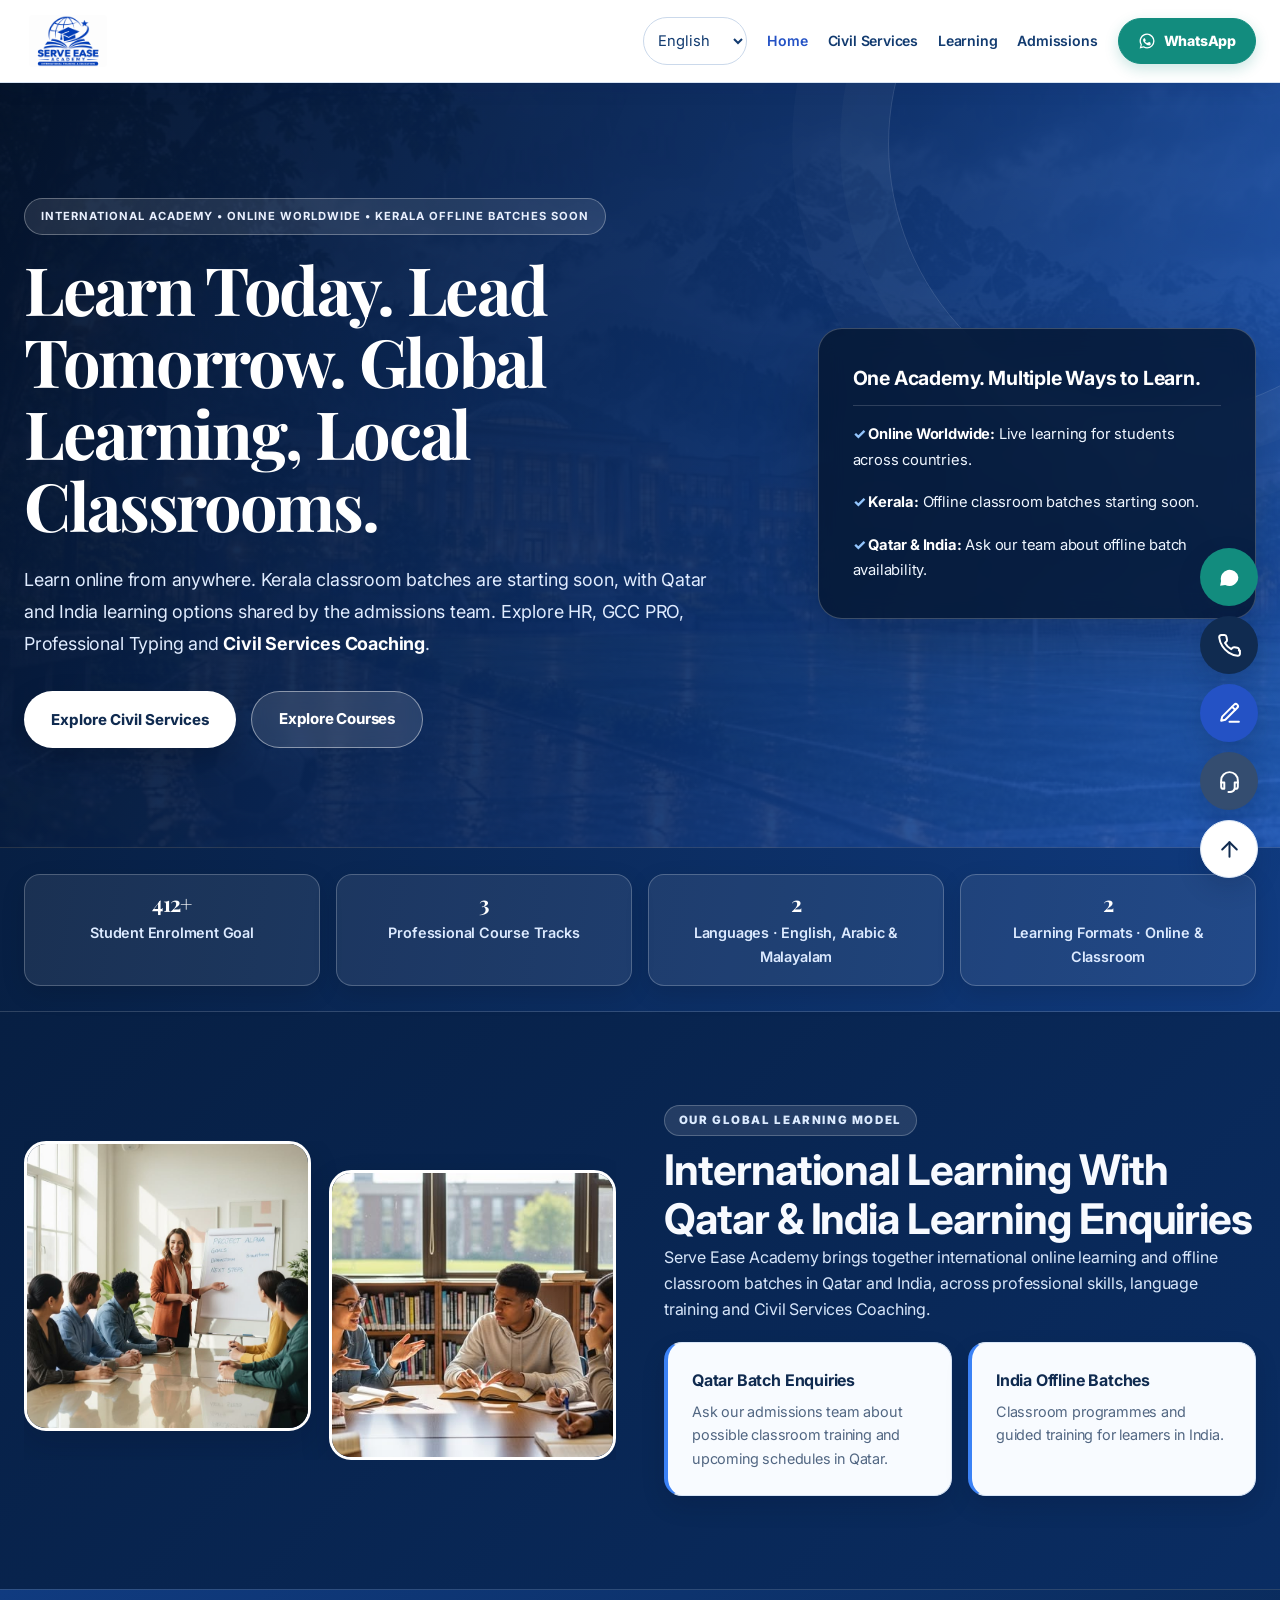
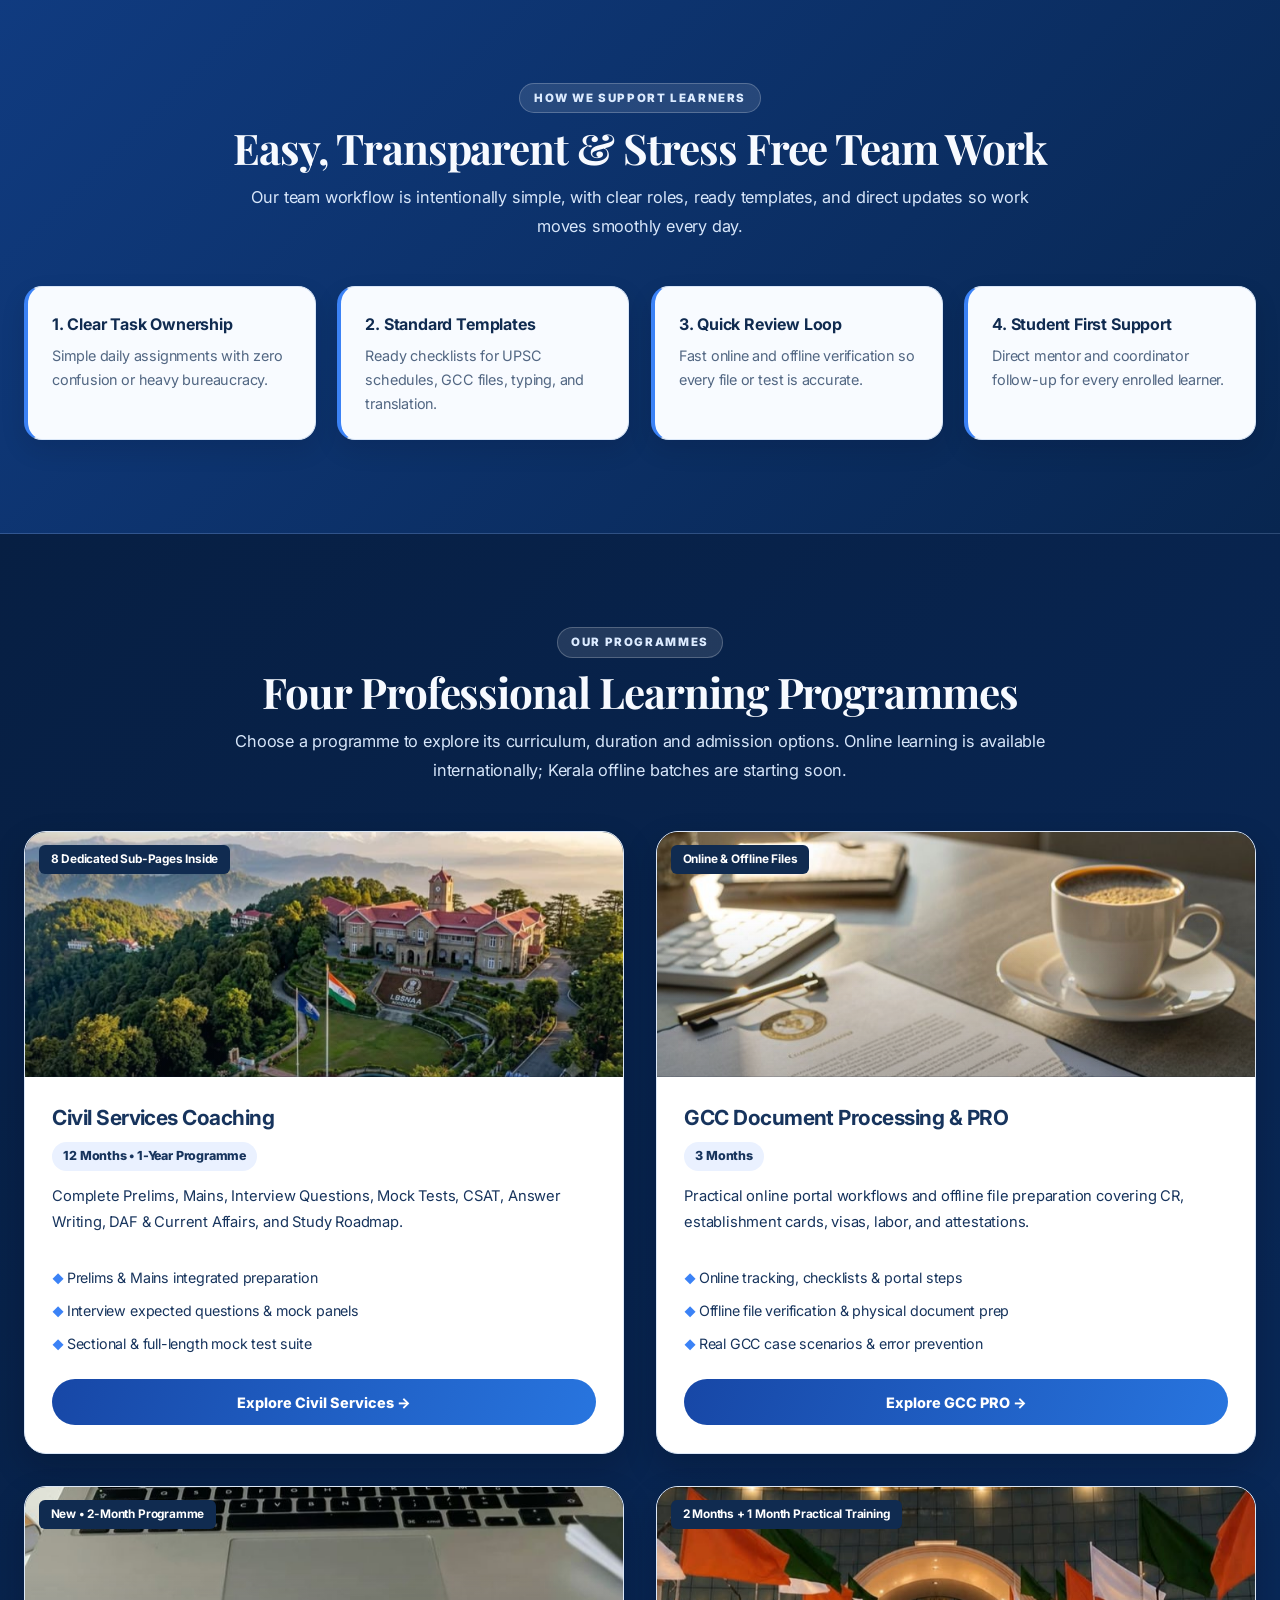
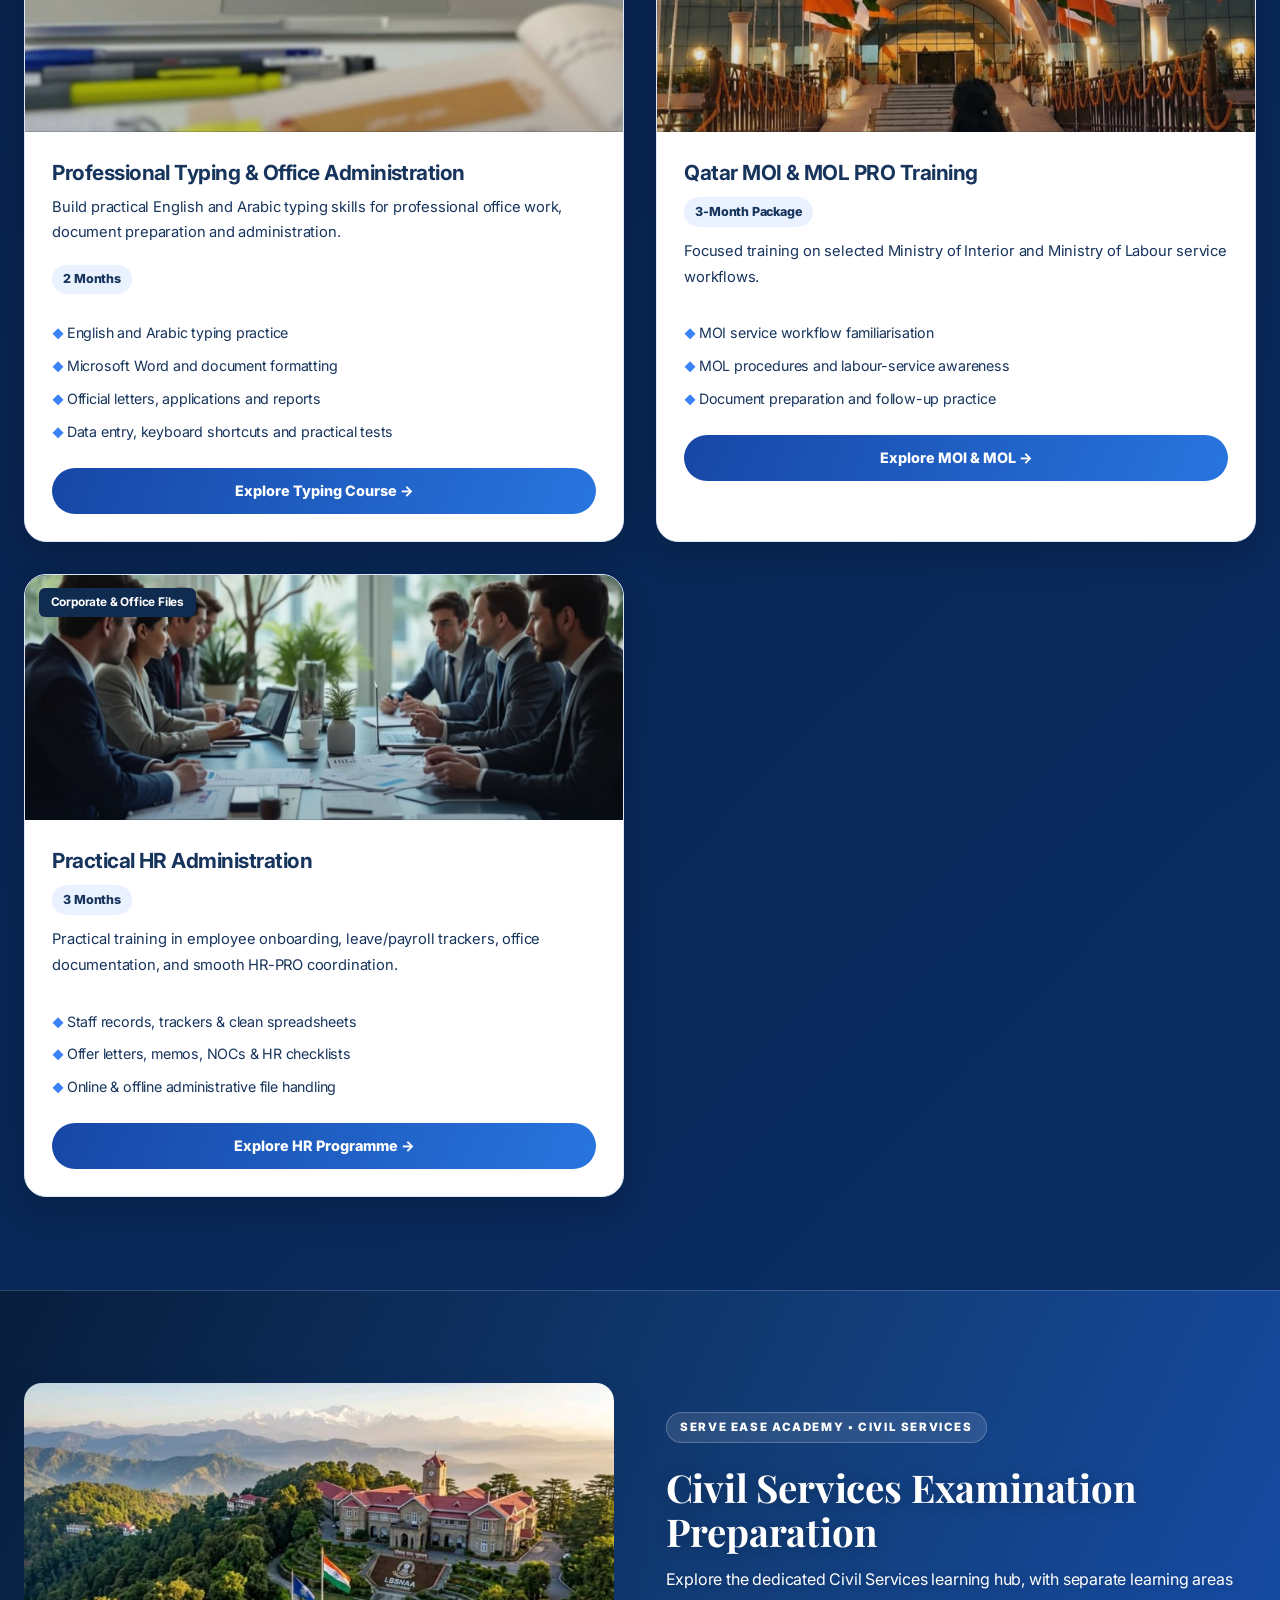
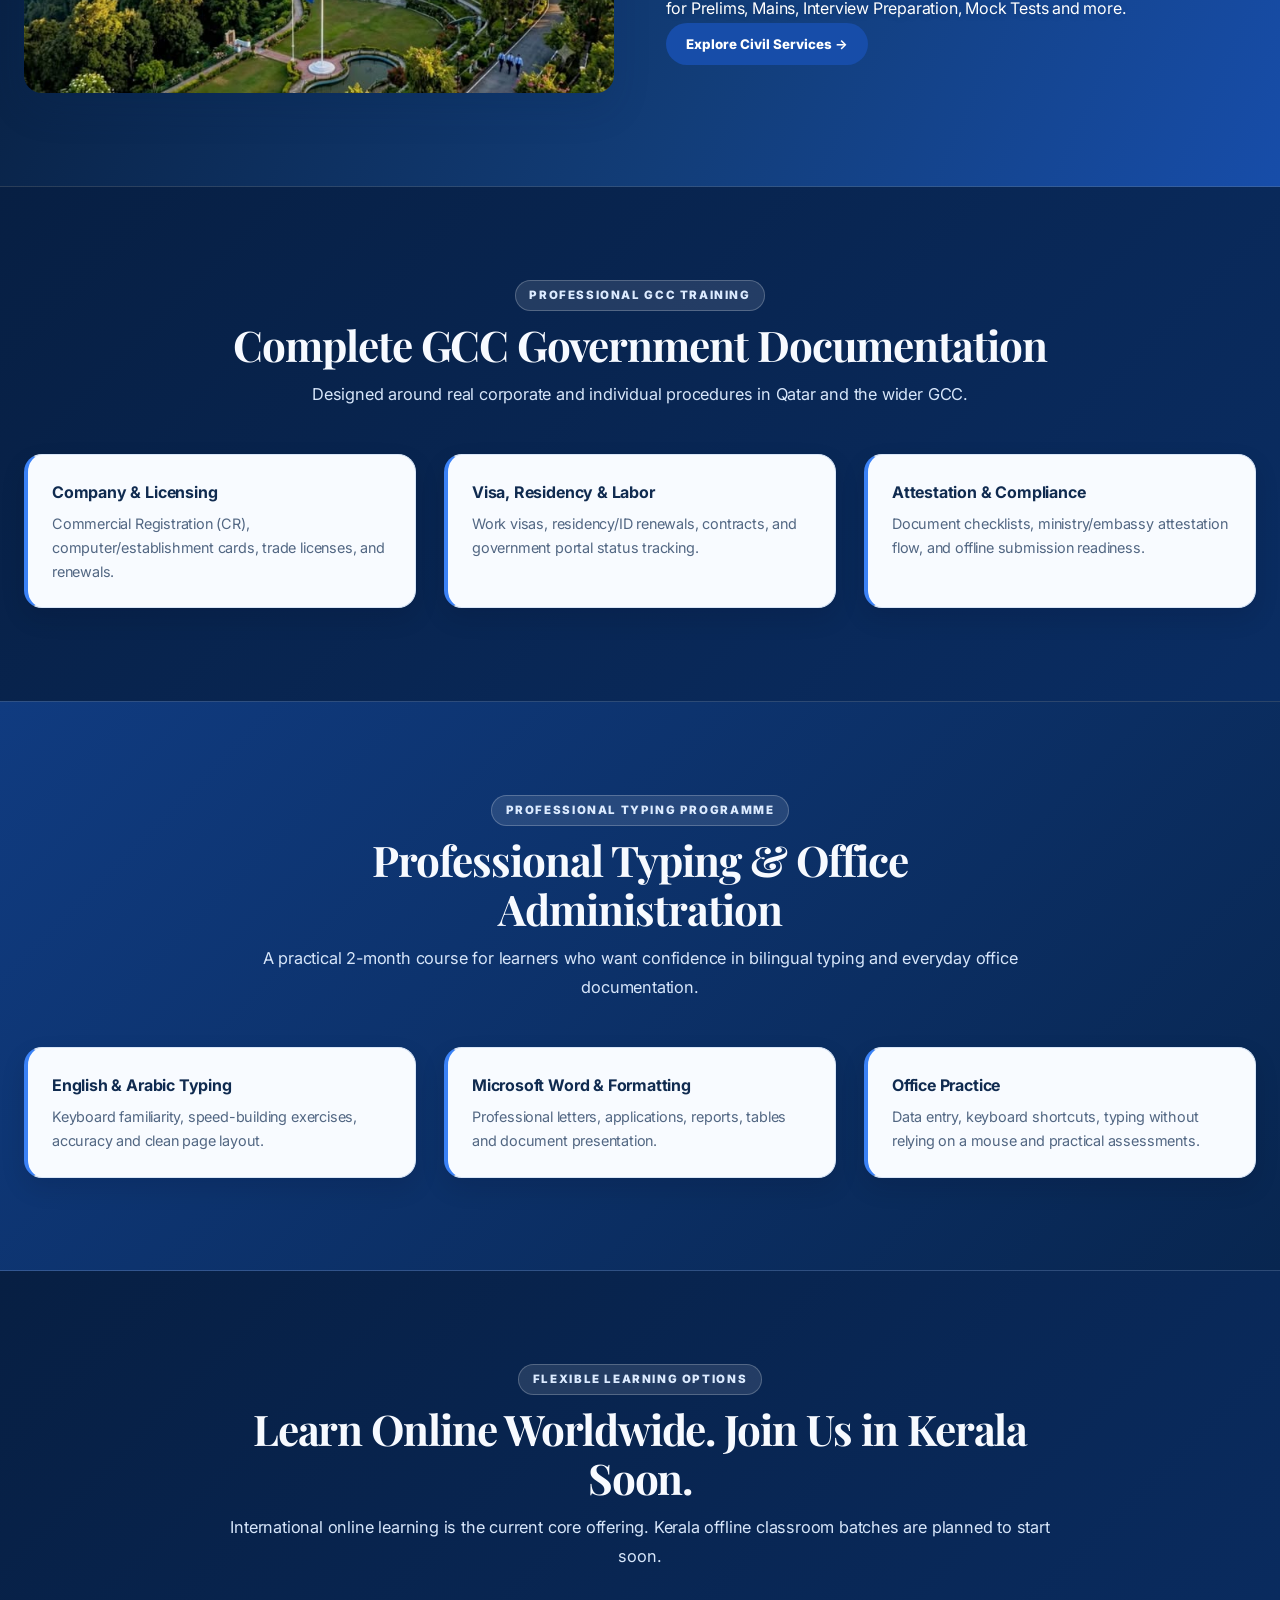
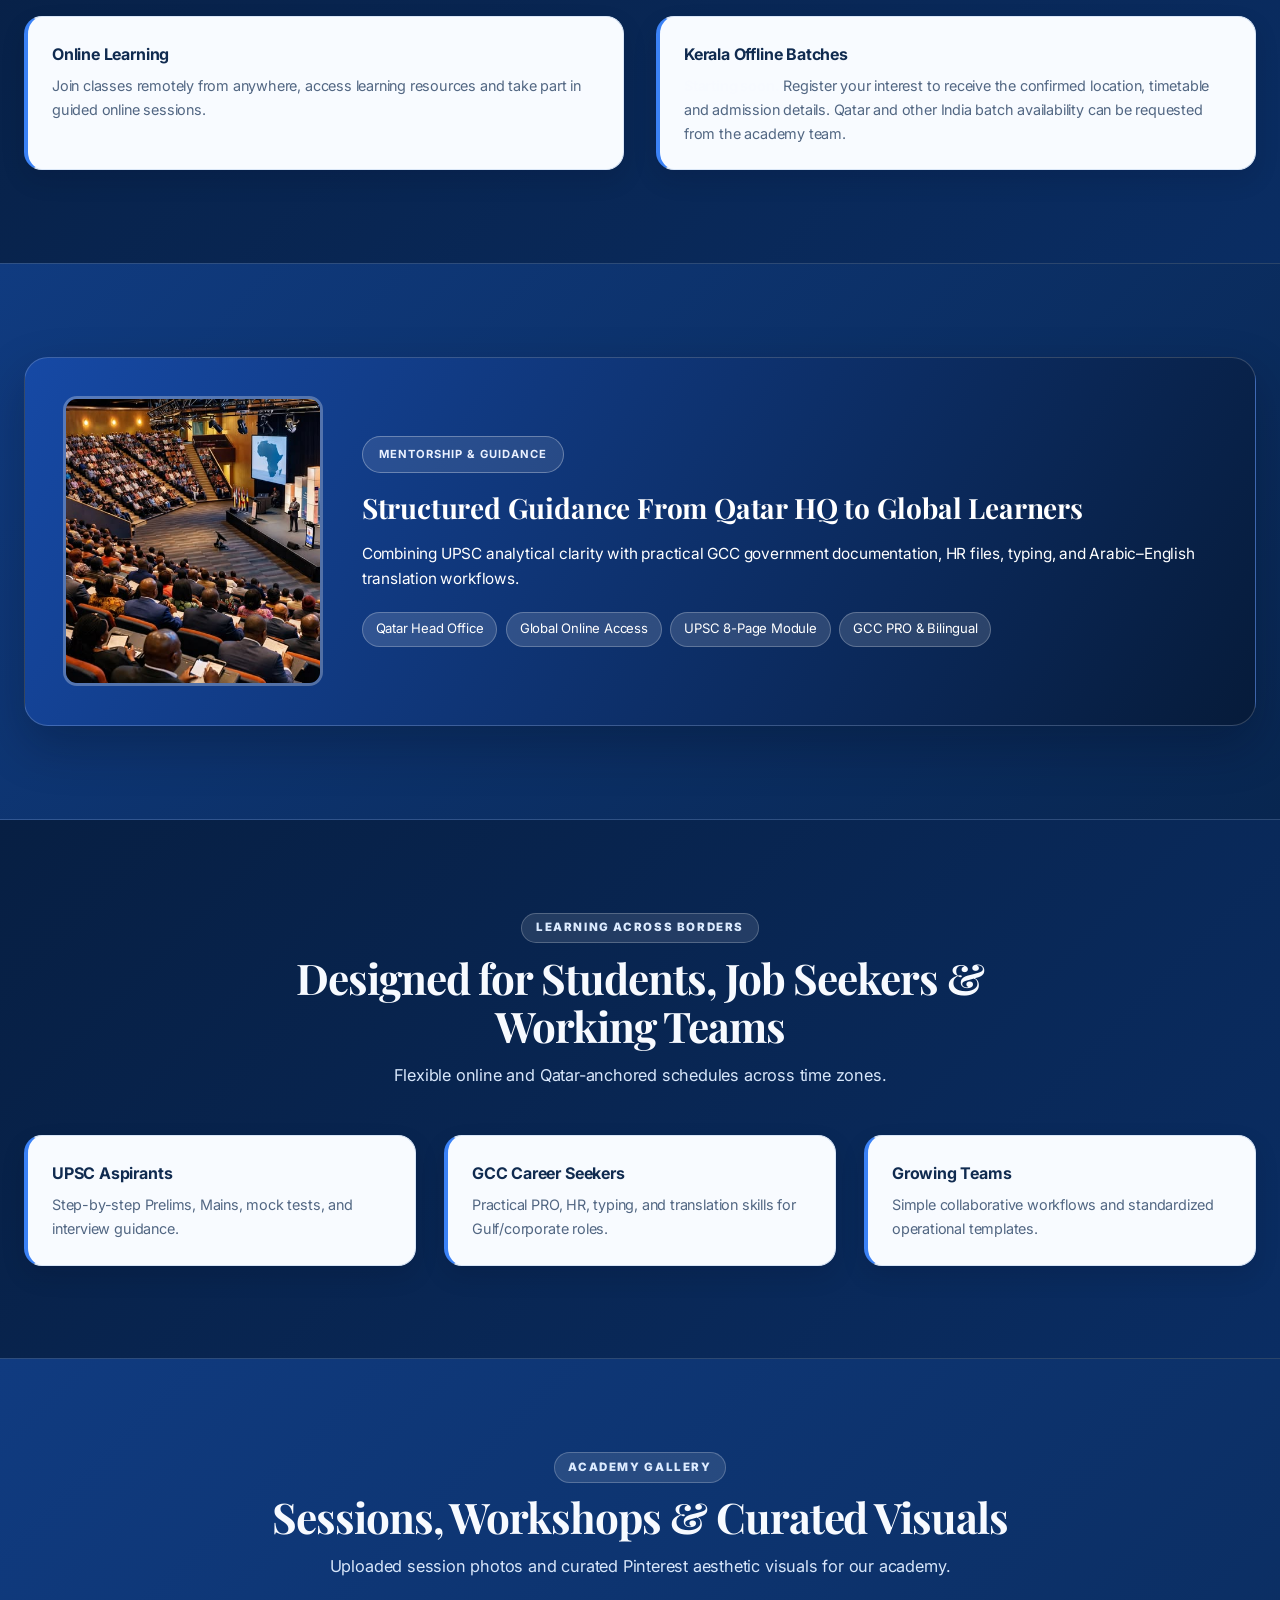
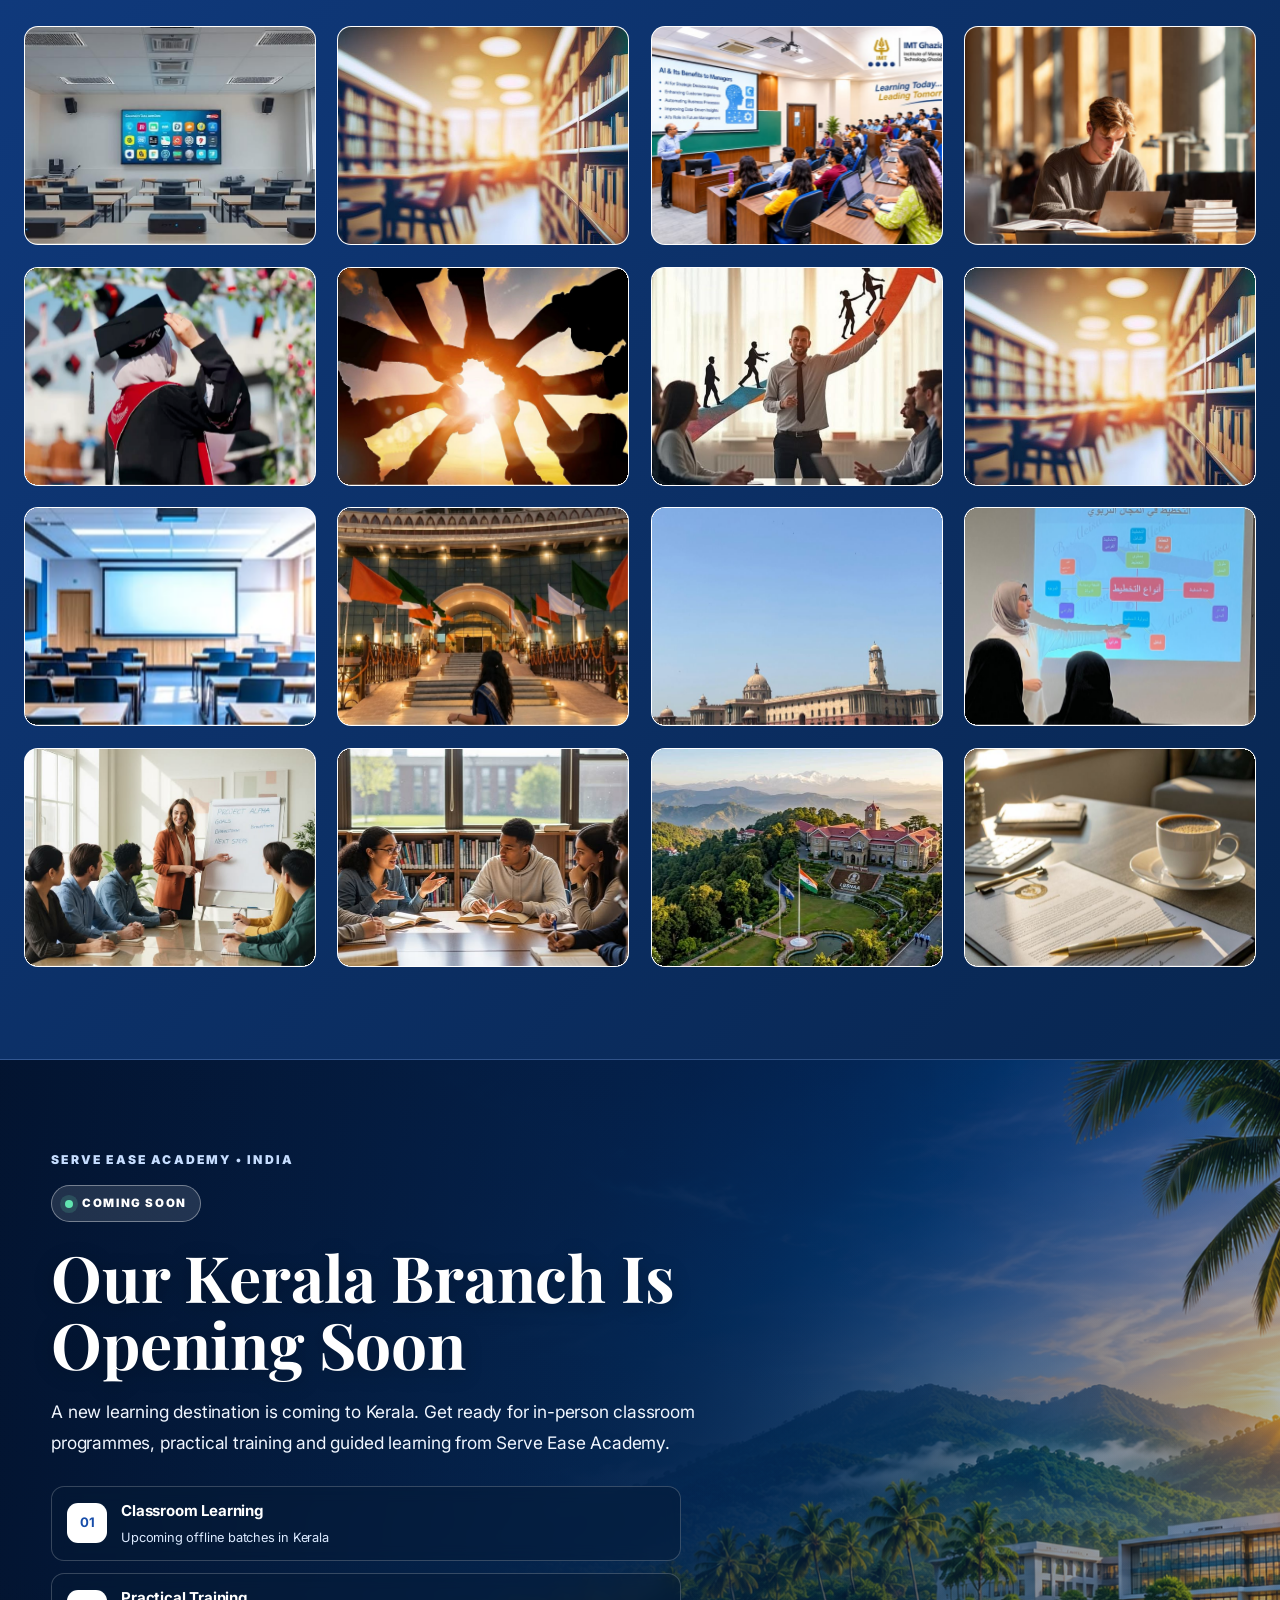
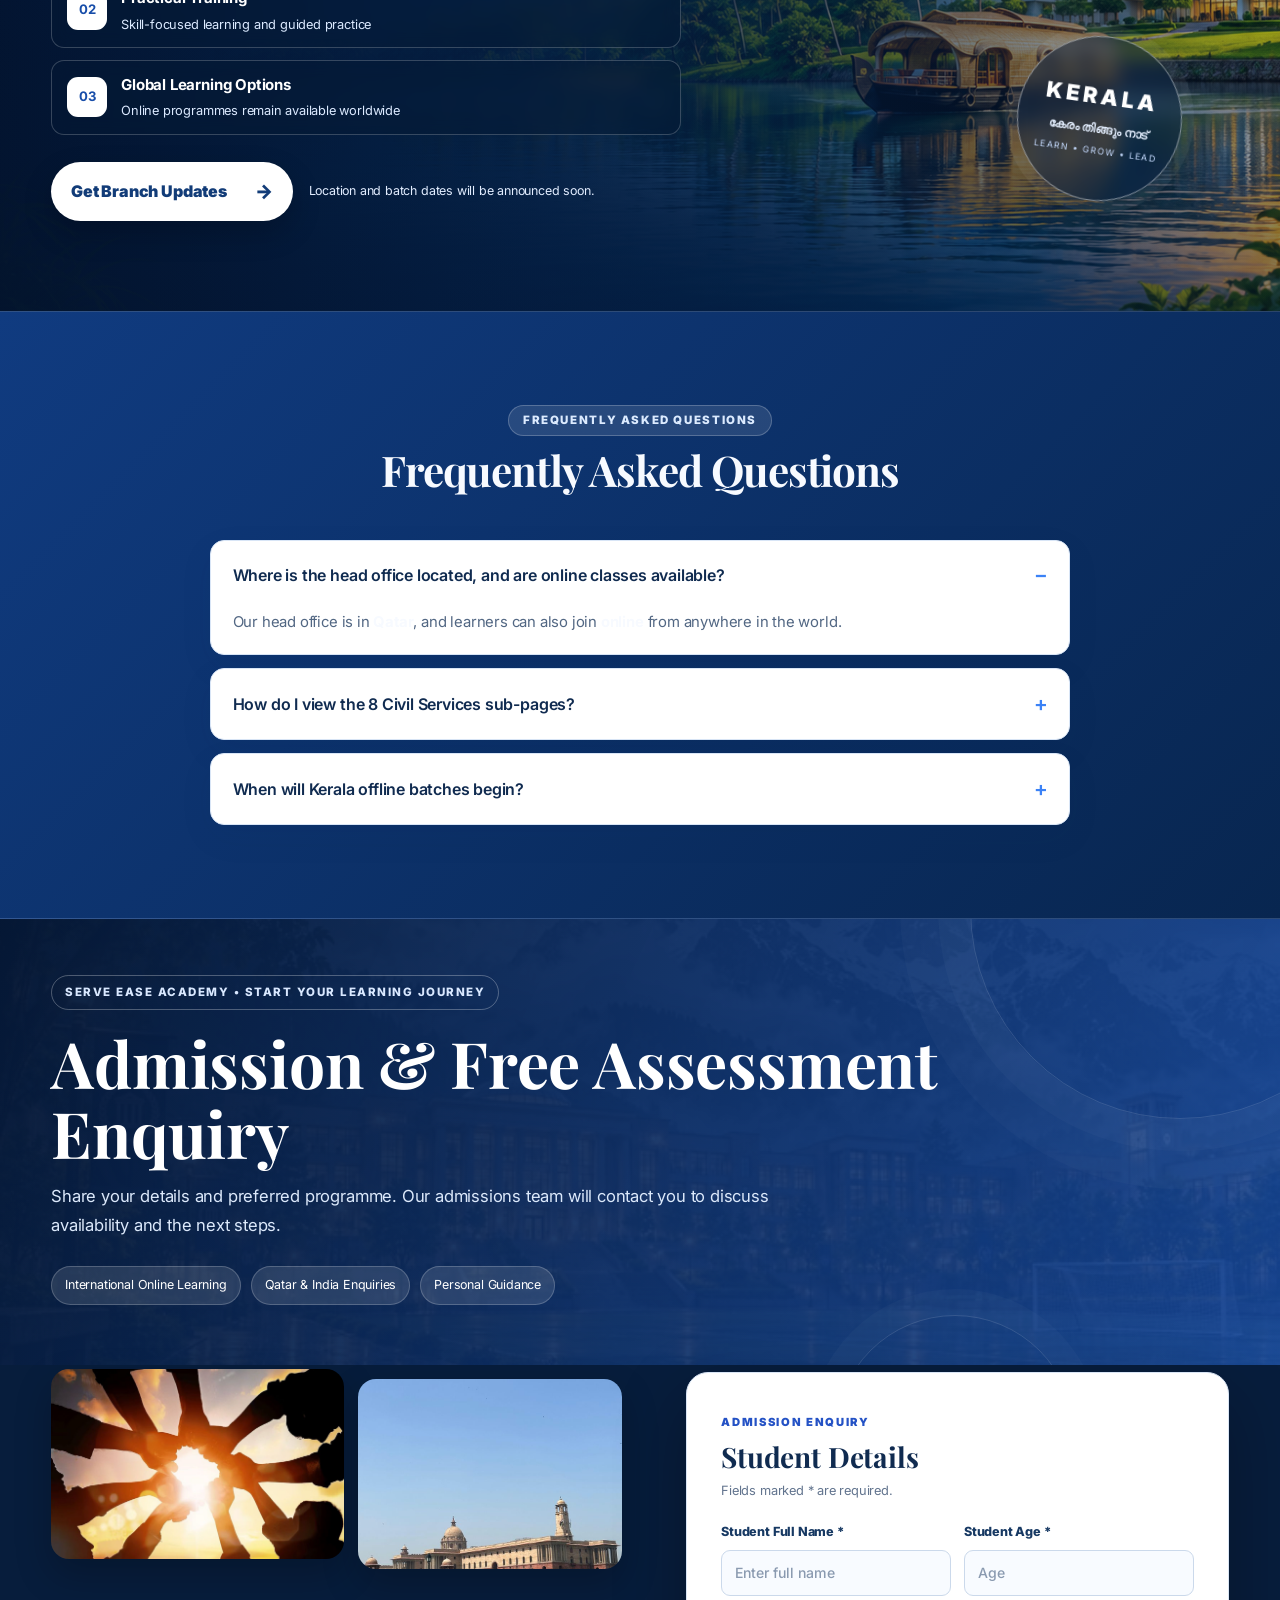
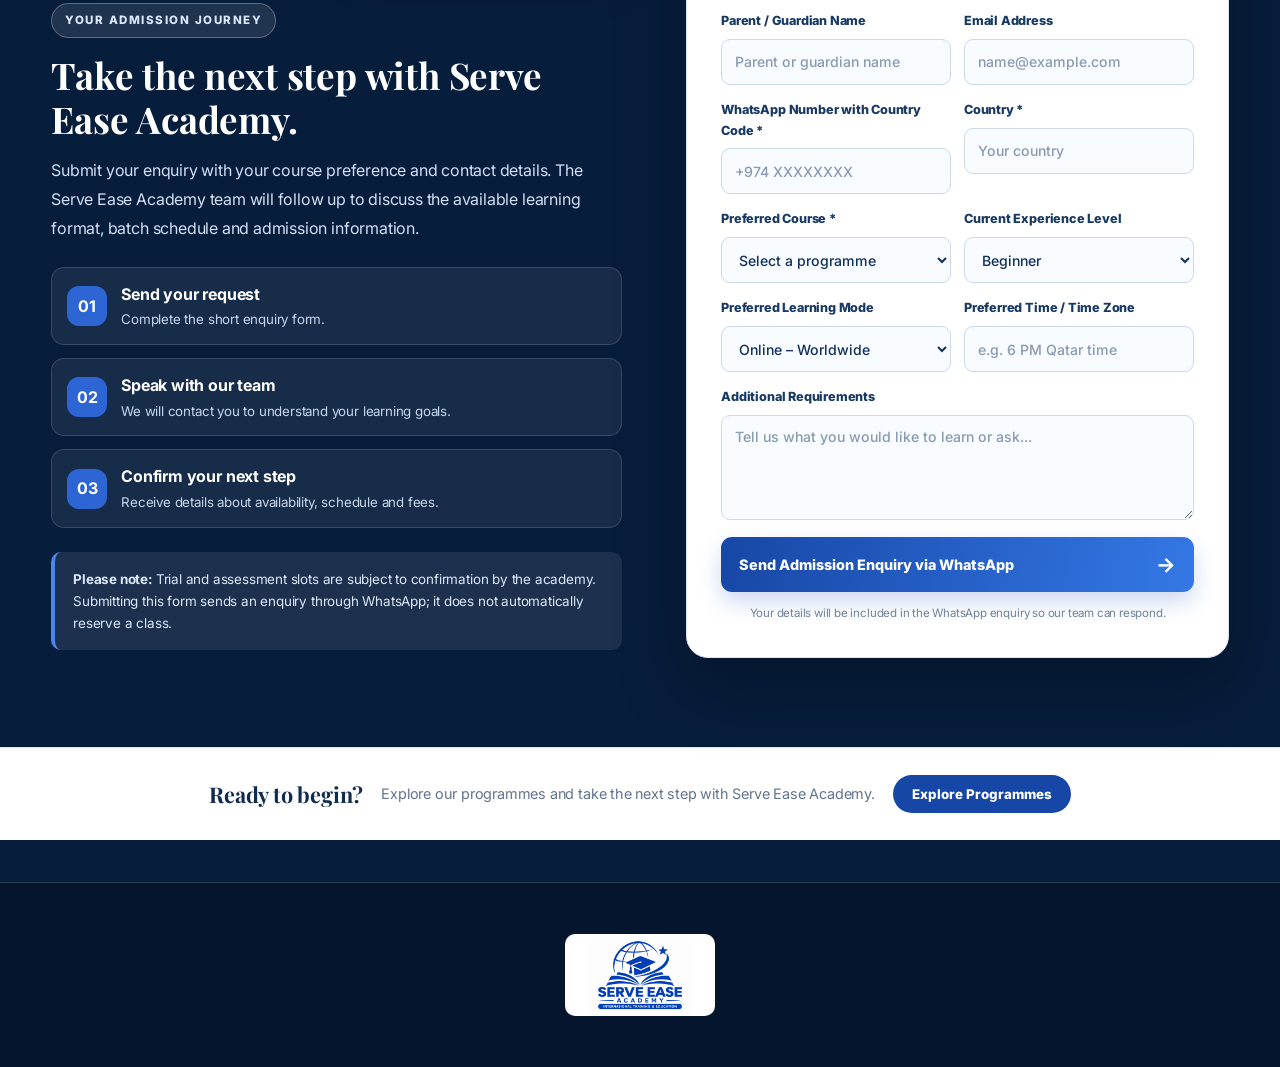
==== commit eef7cb34: "Add files via upload" ====
--- a/index.html
+++ b/index.html
@@ -1401,6 +1401,53 @@
     @media(max-width:760px){.kerala-launch-section,.kerala-launch-inner{min-height:650px}.kerala-launch-inner{padding:66px 0}.kerala-launch-copy{width:100%}.kerala-launch-copy h2{font-size:2.7rem}.kerala-launch-lead{font-size:.96rem}.kerala-launch-stamp{width:110px;height:110px;right:2%;bottom:4%;opacity:.72}.kerala-launch-stamp span{font-size:.95rem}.kerala-launch-stamp strong{font-size:.58rem}.kerala-launch-stamp small{font-size:.44rem}.kerala-launch-backdrop{background-position:58% center}}
     @media(prefers-reduced-motion:reduce){.kerala-launch-backdrop,.kerala-launch-status i{animation:none!important}.kerala-launch-highlights>div,.kerala-launch-button{transition:none!important}}
 
+
+    /* Civil Services entry section: strong white text on the academy blue background */
+    .civil-entry-section{
+      background:linear-gradient(115deg,#071d3c 0%,#123d78 58%,#174da9 100%) !important;
+      color:#ffffff !important;
+    }
+    .civil-entry-section .civil-entry-copy,
+    .civil-entry-section .civil-entry-copy h2,
+    .civil-entry-section .civil-entry-copy p,
+    .civil-entry-section .civil-entry-copy .eyebrow{
+      color:#ffffff !important;
+      opacity:1 !important;
+    }
+    .civil-entry-section .civil-entry-copy h2{
+      text-shadow:0 2px 14px rgba(0,0,0,.28);
+    }
+    .civil-entry-section .civil-entry-copy p{
+      color:#f1f6ff !important;
+      line-height:1.8;
+    }
+
+
+    /* Final contrast fix: make the complete Civil Services feature copy white */
+    #layer-6-upsc-preview .civil-entry-copy,
+    #layer-6-upsc-preview .civil-entry-copy *,
+    #layer-6-upsc-preview .civil-entry-copy h1,
+    #layer-6-upsc-preview .civil-entry-copy h2,
+    #layer-6-upsc-preview .civil-entry-copy h3,
+    #layer-6-upsc-preview .civil-entry-copy p,
+    #layer-6-upsc-preview .civil-entry-copy span,
+    #layer-6-upsc-preview .civil-entry-copy strong,
+    #layer-6-upsc-preview .civil-entry-copy b,
+    #layer-6-upsc-preview .civil-entry-copy small {
+      color: #ffffff !important;
+      opacity: 1 !important;
+    }
+    #layer-6-upsc-preview .civil-entry-copy h2 {
+      text-shadow: 0 2px 14px rgba(0,0,0,.22);
+    }
+    #layer-6-upsc-preview .civil-entry-copy p {
+      text-shadow: 0 1px 8px rgba(0,0,0,.16);
+    }
+    #layer-6-upsc-preview .civil-entry-button,
+    #layer-6-upsc-preview .civil-entry-button * {
+      color: #ffffff !important;
+    }
+
 </style>
 </head>
 <body id="top">
@@ -1506,8 +1553,8 @@
       <div class="container">
         <div class="section-header">
           <span class="eyebrow">How We Support Learners</span>
-          <h2>Easy, Transparent &amp; Stress-Free Team Work</h2>
-          <p>Our team workflow is intentionally simple—clear roles, ready templates, and direct updates so work moves smoothly every day.</p>
+          <h2>Easy, Transparent &amp; Stress Free Team Work</h2>
+          <p>Our team workflow is intentionally simple, with clear roles, ready templates, and direct updates so work moves smoothly every day.</p>
         </div>
         <div class="grid-4">
           <div class="info-box">
@@ -1520,10 +1567,10 @@
           </div>
           <div class="info-box">
             <h4>3. Quick Review Loop</h4>
-            <p>Fast online/offline verification so every file or test is accurate.</p>
+            <p>Fast online and offline verification so every file or test is accurate.</p>
           </div>
           <div class="info-box">
-            <h4>4. Student-First Support</h4>
+            <h4>4. Student First Support</h4>
             <p>Direct mentor and coordinator follow-up for every enrolled learner.</p>
           </div>
         </div>
@@ -1661,7 +1708,7 @@
       <div class="container">
         <div class="section-header">
           <span class="eyebrow">Professional GCC Training</span>
-          <h2>End-to-End GCC Government Documentation</h2>
+          <h2>Complete GCC Government Documentation</h2>
           <p>Designed around real corporate and individual procedures in Qatar and the wider GCC.</p>
         </div>
         <div class="grid-3">
@@ -2315,7 +2362,7 @@
     
 
 
-    const FULL_TRANSLATIONS = {"Home":{"ar":"الرئيسية","ml":"ഹോം"},"Civil Services":{"ar":"الخدمات المدنية","ml":"സിവിൽ സർവീസ്"},"Learning":{"ar":"التعلّم","ml":"പഠനം"},"Admissions":{"ar":"القبول والتسجيل","ml":"അഡ്മിഷൻ"},"WhatsApp":{"ar":"واتساب","ml":"വാട്സ്ആപ്പ്"},"International Academy • Online Worldwide • Kerala Offline Batches Soon":{"ar":"أكاديمية دولية • تعليم عبر الإنترنت عالميًا • دفعات حضورية في كيرالا قريبًا","ml":"ഇന്റർനാഷണൽ അക്കാദമി • ലോകമെമ്പാടും ഓൺലൈൻ പഠനം • കേരളത്തിൽ ഓഫ്‌ലൈൻ ബാച്ചുകൾ ഉടൻ"},"Learn Today. Lead Tomorrow. Global Learning, Local Classrooms.":{"ar":"تعلّم اليوم. قُد الغد. تعلّم عالمي وفصول محلية.","ml":"ഇന്ന് പഠിക്കൂ. നാളെ നയിക്കൂ. ആഗോള പഠനം, പ്രാദേശിക ക്ലാസ് മുറികൾ."},"Learn online from anywhere. Kerala classroom batches are starting soon, with Qatar and India learning options shared by the admissions team. Explore HR, GCC PRO, Professional Typing and":{"ar":"تعلّم عبر الإنترنت من أي مكان. ستبدأ الدفعات الصفية في كيرالا قريبًا، ويمكن لفريق القبول تزويدك بخيارات الدراسة في قطر والهند. اكتشف برامج الموارد البشرية وخدمات PRO في دول الخليج والطباعة الاحترافية و","ml":"എവിടെ നിന്നും ഓൺലൈനായി പഠിക്കാം. കേരളത്തിലെ ക്ലാസ്‌റൂം ബാച്ചുകൾ ഉടൻ ആരംഭിക്കും. ഖത്തറിലെയും ഇന്ത്യയിലെയും പഠനാവസരങ്ങളെക്കുറിച്ച് അഡ്മിഷൻ ടീമിനോട് ചോദിക്കാം. HR, GCC PRO, പ്രൊഫഷണൽ ടൈപ്പിംഗ്,"},"Civil Services Coaching":{"ar":"التدريب لاختبارات الخدمة المدنية","ml":"സിവിൽ സർവീസ് പരിശീലനം"},"Explore Civil Services":{"ar":"استكشف برامج الخدمة المدنية","ml":"സിവിൽ സർവീസ് കോഴ്സുകൾ കാണുക"},"Explore Courses":{"ar":"استكشف الدورات","ml":"കോഴ്സുകൾ കാണുക"},"One Academy. Multiple Ways to Learn.":{"ar":"أكاديمية واحدة. طرق متعددة للتعلّم.","ml":"ഒരു അക്കാദമി. പഠിക്കാൻ നിരവധി മാർഗങ്ങൾ."},"Online Worldwide:":{"ar":"التعلّم عبر الإنترنت عالميًا:","ml":"ലോകമെമ്പാടും ഓൺലൈൻ പഠനം:"},"Live learning for students across countries.":{"ar":"تعلّم مباشر للطلاب في مختلف البلدان.","ml":"വിവിധ രാജ്യങ്ങളിലെ വിദ്യാർത്ഥികൾക്കായി തത്സമയ പഠനം."},"Kerala:":{"ar":"كيرالا:","ml":"കേരളം:"},"Offline classroom batches starting soon.":{"ar":"ستبدأ الدفعات الصفية قريبًا.","ml":"ഓഫ്‌ലൈൻ ക്ലാസ് ബാച്ചുകൾ ഉടൻ ആരംഭിക്കും."},"Qatar & India:":{"ar":"قطر والهند:","ml":"ഖത്തറും ഇന്ത്യയും:"},"Ask our team about offline batch availability.":{"ar":"تواصل مع فريقنا لمعرفة توفر الدفعات الحضورية.","ml":"ഓഫ്‌ലൈൻ ബാച്ചുകളുടെ ലഭ്യത അറിയാൻ ടീമുമായി ബന്ധപ്പെടുക."},"Student Enrolment Goal":{"ar":"هدف تسجيل الطلاب","ml":"വിദ്യാർത്ഥി പ്രവേശന ലക്ഷ്യം"},"Professional Course Tracks":{"ar":"مسارات الدورات المهنية","ml":"പ്രൊഫഷണൽ കോഴ്സുകൾ"},"Languages · English, Arabic & Malayalam":{"ar":"اللغات · الإنجليزية والعربية والمالايالامية","ml":"ഭാഷകൾ · ഇംഗ്ലീഷ്, അറബിക്, മലയാളം"},"Learning Formats · Online & Classroom":{"ar":"أنماط التعلّم · عبر الإنترنت وفي الصفوف","ml":"പഠനരീതികൾ · ഓൺലൈൻ, ക്ലാസ്‌റൂം"},"Our Global Learning Model":{"ar":"نموذج التعلّم العالمي لدينا","ml":"ഞങ്ങളുടെ ആഗോള പഠനരീതി"},"International Learning With Qatar & India Learning Enquiries":{"ar":"تعلّم دولي مع استفسارات الدراسة في قطر والهند","ml":"ഖത്തറിലും ഇന്ത്യയിലും പഠനാവസരങ്ങളോടുകൂടിയ അന്താരാഷ്ട്ര പഠനം"},"Qatar Batch Enquiries":{"ar":"استفسارات دفعات قطر","ml":"ഖത്തർ ബാച്ച് വിവരങ്ങൾ"},"India Offline Batches":{"ar":"الدفعات الحضورية في الهند","ml":"ഇന്ത്യയിലെ ഓഫ്‌ലൈൻ ബാച്ചുകൾ"},"How We Support Learners":{"ar":"كيف ندعم المتعلمين","ml":"പഠിതാക്കളെ ഞങ്ങൾ എങ്ങനെ പിന്തുണയ്ക്കുന്നു"},"Easy, Transparent & Stress-Free Team Work":{"ar":"عمل جماعي سهل وشفاف ومنظّم","ml":"ലളിതവും സുതാര്യവും സമ്മർദ്ദരഹിതവുമായ ടീം പ്രവർത്തനം"},"Our Programmes":{"ar":"برامجنا","ml":"ഞങ്ങളുടെ പ്രോഗ്രാമുകൾ"},"Four Professional Learning Programmes":{"ar":"أربعة برامج تعليمية مهنية","ml":"നാല് പ്രൊഫഷണൽ പഠന പ്രോഗ്രാമുകൾ"},"Choose a programme to explore its curriculum, duration and admission options. Online learning is available internationally; Kerala offline batches are starting soon.":{"ar":"اختر برنامجًا لاستكشاف المنهج والمدة وخيارات التسجيل. يتوفر التعلّم عبر الإنترنت دوليًا، وستبدأ الدفعات الحضورية في كيرالا قريبًا.","ml":"പാഠ്യപദ്ധതി, ദൈർഘ്യം, അഡ്മിഷൻ വിവരങ്ങൾ എന്നിവ അറിയാൻ ഒരു പ്രോഗ്രാം തിരഞ്ഞെടുക്കുക. ലോകമെമ്പാടും ഓൺലൈൻ പഠനം ലഭ്യമാണ്; കേരളത്തിലെ ഓഫ്‌ലൈൻ ബാച്ചുകൾ ഉടൻ ആരംഭിക്കും."},"Complete Prelims, Mains, Interview Questions, Mock Tests, CSAT, Answer Writing, DAF & Current Affairs, and Study Roadmap.":{"ar":"استعد للاختبارات التمهيدية والرئيسية والمقابلات والأسئلة المتوقعة والاختبارات التجريبية وCSAT وكتابة الإجابات وDAF والشؤون الجارية وخطة الدراسة.","ml":"പ്രിലിംസ്, മെയിൻസ്, അഭിമുഖ ചോദ്യങ്ങൾ, മോക്ക് ടെസ്റ്റുകൾ, CSAT, ഉത്തരമെഴുത്ത്, DAF, സമകാലിക വിഷയങ്ങൾ, പഠന റോഡ്‌മാപ്പ് എന്നിവ ഉൾപ്പെടുന്നു."},"Explore Civil Services →":{"ar":"استكشف الخدمة المدنية ←","ml":"സിവിൽ സർവീസ് കാണുക →"},"GCC Document Processing & PRO":{"ar":"معالجة المستندات وخدمات PRO في دول الخليج","ml":"GCC ഡോക്യുമെന്റ് പ്രോസസ്സിംഗ് & PRO"},"3 Months":{"ar":"3 أشهر","ml":"3 മാസം"},"Professional Typing & Office Administration":{"ar":"الطباعة الاحترافية وإدارة المكاتب","ml":"പ്രൊഫഷണൽ ടൈപ്പിംഗും ഓഫീസ് അഡ്മിനിസ്ട്രേഷനും"},"2 Months":{"ar":"شهران","ml":"2 മാസം"},"Practical HR Administration":{"ar":"الإدارة العملية للموارد البشرية","ml":"പ്രായോഗിക HR അഡ്മിനിസ്ട്രേഷൻ"},"Practical PRO & Admin Training":{"ar":"تدريب عملي على خدمات PRO والإدارة","ml":"പ്രായോഗിക PRO & അഡ്മിൻ പരിശീലനം"},"HR & Corporate Administration":{"ar":"إدارة الموارد البشرية والشؤون المؤسسية","ml":"HR & കോർപ്പറേറ്റ് അഡ്മിനിസ്ട്രേഷൻ"},"Professional GCC Training":{"ar":"التدريب المهني على خدمات دول الخليج","ml":"പ്രൊഫഷണൽ GCC പരിശീലനം"},"End-to-End GCC Government Documentation":{"ar":"إجراءات المستندات الحكومية في دول الخليج من البداية إلى النهاية","ml":"GCC സർക്കാർ ഡോക്യുമെന്റേഷൻ തുടക്കം മുതൽ അവസാനം വരെ"},"Professional Typing Programme":{"ar":"برنامج الطباعة الاحترافية","ml":"പ്രൊഫഷണൽ ടൈപ്പിംഗ് പ്രോഗ്രാം"},"English & Arabic Typing":{"ar":"الطباعة باللغتين الإنجليزية والعربية","ml":"ഇംഗ്ലീഷ്, അറബിക് ടൈപ്പിംഗ്"},"Microsoft Word & Formatting":{"ar":"مايكروسوفت وورد وتنسيق المستندات","ml":"മൈക്രോസോഫ്റ്റ് വേഡും ഡോക്യുമെന്റ് ഫോർമാറ്റിംഗും"},"Office Practice":{"ar":"الممارسة المكتبية","ml":"ഓഫീസ് പരിശീലനം"},"Flexible Learning Options":{"ar":"خيارات تعلّم مرنة","ml":"വഴക്കമുള്ള പഠന ഓപ്ഷനുകൾ"},"Learn Online Worldwide. Join Us in Kerala Soon.":{"ar":"تعلّم عبر الإنترنت من أي مكان. انضم إلينا في كيرالا قريبًا.","ml":"ലോകമെമ്പാടും ഓൺലൈനായി പഠിക്കൂ. ഉടൻ കേരളത്തിൽ ഞങ്ങളോടൊപ്പം ചേരൂ."},"Online Learning":{"ar":"التعلّم عبر الإنترنت","ml":"ഓൺലൈൻ പഠനം"},"Kerala Offline Batches":{"ar":"الدفعات الحضورية في كيرالا","ml":"കേരളത്തിലെ ഓഫ്‌ലൈൻ ബാച്ചുകൾ"},"Starting soon.":{"ar":"قريبًا.","ml":"ഉടൻ ആരംഭിക്കുന്നു."},"Mentorship & Guidance":{"ar":"الإرشاد والتوجيه","ml":"മെന്റർഷിപ്പും മാർഗനിർദേശവും"},"Qatar Head Office":{"ar":"المكتب الرئيسي في قطر","ml":"ഖത്തർ ഹെഡ് ഓഫീസ്"},"Global Online Access":{"ar":"الوصول العالمي عبر الإنترنت","ml":"ആഗോള ഓൺലൈൻ പ്രവേശനം"},"Learning Across Borders":{"ar":"التعلّم عبر الحدود","ml":"അതിർത്തികൾക്കപ്പുറമുള്ള പഠനം"},"Designed for Students, Job Seekers & Working Teams":{"ar":"مصمم للطلاب والباحثين عن عمل وفرق العمل","ml":"വിദ്യാർത്ഥികൾക്കും ജോലി അന്വേഷിക്കുന്നവർക്കും പ്രവർത്തിക്കുന്ന ടീമുകൾക്കുമായി"},"UPSC Aspirants":{"ar":"الطامحون لاجتياز UPSC","ml":"UPSC അഭ്യർത്ഥകർ"},"GCC Career Seekers":{"ar":"الباحثون عن فرص عمل في دول الخليج","ml":"GCC മേഖലയിൽ ജോലി അന്വേഷിക്കുന്നവർ"},"Growing Teams":{"ar":"الفرق المتنامية","ml":"വളരുന്ന ടീമുകൾ"},"Academy Gallery":{"ar":"معرض الأكاديمية","ml":"അക്കാദമി ഗാലറി"},"Sessions, Workshops & Curated Visuals":{"ar":"الجلسات وورش العمل والمواد المرئية المختارة","ml":"സെഷനുകൾ, വർക്ക്‌ഷോപ്പുകൾ, തിരഞ്ഞെടുത്ത ചിത്രങ്ങൾ"},"Admissions Enquiry":{"ar":"استفسار القبول","ml":"അഡ്മിഷൻ അന്വേഷണം"},"Start Your Admission Enquiry":{"ar":"ابدأ استفسار القبول","ml":"അഡ്മിഷൻ അന്വേഷണം ആരംഭിക്കുക"},"Choose your course and preferred learning mode. Our admissions team can contact you with batch availability, fees and next steps.":{"ar":"اختر دورتك وطريقة التعلّم المفضلة. سيتواصل معك فريق القبول بشأن توفر الدفعات والرسوم والخطوات التالية.","ml":"നിങ്ങളുടെ കോഴ്സും ഇഷ്ടപ്പെട്ട പഠനരീതിയും തിരഞ്ഞെടുക്കുക. ബാച്ചുകളുടെ ലഭ്യത, ഫീസ്, തുടർനടപടികൾ എന്നിവ അറിയിക്കാൻ അഡ്മിഷൻ ടീം ബന്ധപ്പെടും."},"Admissions Interest Registration":{"ar":"تسجيل الاهتمام بالقبول","ml":"അഡ്മിഷൻ താൽപ്പര്യം രജിസ്റ്റർ ചെയ്യുക"},"Frequently Asked Questions":{"ar":"الأسئلة الشائعة","ml":"പതിവായി ചോദിക്കുന്ന ചോദ്യങ്ങൾ"},"Submit Admission Enquiry":{"ar":"إرسال استفسار القبول","ml":"അഡ്മിഷൻ അന്വേഷണം സമർപ്പിക്കുക"},"WhatsApp Enquiry":{"ar":"استفسار عبر واتساب","ml":"വാട്സ്ആപ്പ് അന്വേഷണം"},"Call Academy":{"ar":"اتصل بالأكاديمية","ml":"അക്കാദമിയിലേക്ക് വിളിക്കുക"},"Apply / Admission":{"ar":"التقديم / التسجيل","ml":"അപേക്ഷ / അഡ്മിഷൻ"},"Live Assistance":{"ar":"مساعدة مباشرة","ml":"തത്സമയ സഹായം"},"Back to Top":{"ar":"العودة إلى الأعلى","ml":"മുകളിലേക്ക് മടങ്ങുക"},"← Back to Global Homepage":{"ar":"العودة إلى الصفحة الرئيسية العالمية ←","ml":"ആഗോള ഹോംപേജിലേക്ക് മടങ്ങുക →"},"Main Homepage":{"ar":"الصفحة الرئيسية","ml":"പ്രധാന ഹോംപേജ്"},"1. Prelims Course":{"ar":"1. الدورة التمهيدية","ml":"1. പ്രിലിംസ് കോഴ്സ്"},"2. Mains Course":{"ar":"2. الدورة الرئيسية","ml":"2. മെയിൻസ് കോഴ്സ്"},"3. Interview Prep":{"ar":"3. التحضير للمقابلة","ml":"3. അഭിമുഖ തയ്യാറെടുപ്പ്"},"4. Interview Questions":{"ar":"4. أسئلة المقابلة","ml":"4. അഭിമുഖ ചോദ്യങ്ങൾ"},"5. Mock Tests":{"ar":"5. الاختبارات التجريبية","ml":"5. മോക്ക് ടെസ്റ്റുകൾ"},"6. CSAT & Answer Writing":{"ar":"6. CSAT وكتابة الإجابات","ml":"6. CSAT & ഉത്തരമെഴുത്ത്"},"7. DAF & Current Affairs":{"ar":"7. DAF والشؤون الجارية","ml":"7. DAF & സമകാലിക വിഷയങ്ങൾ"},"8. Study Roadmap":{"ar":"8. خطة الدراسة","ml":"8. പഠന റോഡ്‌മാപ്പ്"},"UPSC Prelims Course (GS Paper I)":{"ar":"دورة UPSC التمهيدية (ورقة GS I)","ml":"UPSC പ്രിലിംസ് കോഴ്സ് (GS പേപ്പർ I)"},"UPSC Mains Course (GS I–IV, Essay & Optional)":{"ar":"دورة UPSC الرئيسية (GS I–IV والمقال والاختياري)","ml":"UPSC മെയിൻസ് കോഴ്സ് (GS I–IV, എസ്സേ & ഓപ്ഷണൽ)"},"UPSC Personality Test (Interview) Preparation":{"ar":"التحضير لاختبار الشخصية (مقابلة UPSC)","ml":"UPSC വ്യക്തിത്വ പരീക്ഷ (ഇന്റർവ്യൂ) തയ്യാറെടുപ്പ്"},"Qatar-focused training":{"ar":"تدريب متخصص في قطر","ml":"ഖത്തർ കേന്ദ്രീകൃത പരിശീലനം"},"Professional development":{"ar":"التطوير المهني","ml":"പ്രൊഫഷണൽ വികസനം"},"International Training & Education":{"ar":"التدريب والتعليم الدولي","ml":"അന്താരാഷ്ട്ര പരിശീലനവും വിദ്യാഭ്യാസവും"},"Preparing your learning experience":{"ar":"جارٍ إعداد تجربة التعلّم الخاصة بك","ml":"നിങ്ങളുടെ പഠനാനുഭവം തയ്യാറാക്കുന്നു"},"8 Dedicated Sub-Pages Inside":{"ar":"8 صفحات فرعية متخصصة","ml":"8 പ്രത്യേക ഉപപേജുകൾ"},"12 Months • 1-Year Programme":{"ar":"12 شهرًا • برنامج لمدة عام واحد","ml":"12 മാസം • ഒരു വർഷത്തെ പ്രോഗ്രാം"},"Prelims & Mains integrated preparation":{"ar":"تحضير متكامل للاختبارات التمهيدية والرئيسية","ml":"പ്രിലിംസ്, മെയിൻസ് സംയോജിത തയ്യാറെടുപ്പ്"},"Interview expected questions & mock panels":{"ar":"الأسئلة المتوقعة للمقابلة واللجان التجريبية","ml":"അഭിമുഖത്തിലെ പ്രതീക്ഷിക്കാവുന്ന ചോദ്യങ്ങളും മോക്ക് പാനലുകളും"},"Sectional & full-length mock test suite":{"ar":"مجموعة اختبارات تجريبية جزئية وكاملة","ml":"വിഭാഗീയവും പൂർണ്ണദൈർഘ്യമുള്ളതുമായ മോക്ക് ടെസ്റ്റുകൾ"},"Online & Offline Files":{"ar":"ملفات إلكترونية وورقية","ml":"ഓൺലൈൻ, ഓഫ്‌ലൈൻ ഫയലുകൾ"},"Practical online portal workflows and offline file preparation covering CR, establishment cards, visas, labor, and attestations.":{"ar":"إجراءات عملية عبر البوابات الإلكترونية وإعداد الملفات الورقية، بما يشمل السجل التجاري وبطاقات المنشأة والتأشيرات والعمل والتصديقات.","ml":"CR, എസ്റ്റാബ്ലിഷ്മെന്റ് കാർഡുകൾ, വിസ, തൊഴിൽ, അറ്റസ്റ്റേഷൻ എന്നിവ ഉൾപ്പെടുന്ന ഓൺലൈൻ പോർട്ടൽ നടപടികളും ഓഫ്‌ലൈൻ ഫയൽ തയ്യാറാക്കലും."},"Online tracking, checklists & portal steps":{"ar":"المتابعة الإلكترونية وقوائم التحقق وخطوات البوابة","ml":"ഓൺലൈൻ ട്രാക്കിംഗ്, ചെക്ക്‌ലിസ്റ്റുകൾ, പോർട്ടൽ ഘട്ടങ്ങൾ"},"Offline file verification & physical document prep":{"ar":"التحقق من الملفات الورقية وإعداد المستندات","ml":"ഓഫ്‌ലൈൻ ഫയൽ പരിശോധനയും രേഖകൾ തയ്യാറാക്കലും"},"Real GCC case scenarios & error prevention":{"ar":"سيناريوهات واقعية من دول الخليج وتجنب الأخطاء","ml":"യഥാർത്ഥ GCC കേസുകളും പിശക് തടയലും"},"New • 2-Month Programme":{"ar":"جديد • برنامج لمدة شهرين","ml":"പുതിയത് • 2 മാസത്തെ പ്രോഗ്രാം"},"Build practical English and Arabic typing skills for professional office work, document preparation and administration.":{"ar":"طوّر مهارات عملية في الطباعة بالإنجليزية والعربية للعمل المكتبي وإعداد المستندات والإدارة.","ml":"ഓഫീസ് ജോലികൾക്കും ഡോക്യുമെന്റ് തയ്യാറാക്കലിനും അഡ്മിനിസ്ട്രേഷനുമായി ഇംഗ്ലീഷ്, അറബിക് ടൈപ്പിംഗ് കഴിവുകൾ വളർത്തുക."},"English and Arabic typing practice":{"ar":"التدرب على الطباعة بالإنجليزية والعربية","ml":"ഇംഗ്ലീഷ്, അറബിക് ടൈപ്പിംഗ് പരിശീലനം"},"Microsoft Word and document formatting":{"ar":"مايكروسوفت وورد وتنسيق المستندات","ml":"മൈക്രോസോഫ്റ്റ് വേഡും ഡോക്യുമെന്റ് ഫോർമാറ്റിംഗും"},"Official letters, applications and reports":{"ar":"الخطابات الرسمية والطلبات والتقارير","ml":"ഔദ്യോഗിക കത്തുകൾ, അപേക്ഷകൾ, റിപ്പോർട്ടുകൾ"},"Data entry, keyboard shortcuts and practical tests":{"ar":"إدخال البيانات واختصارات لوحة المفاتيح والاختبارات العملية","ml":"ഡാറ്റാ എൻട്രി, കീബോർഡ് ഷോർട്ട്കട്ടുകൾ, പ്രായോഗിക പരീക്ഷകൾ"},"Corporate & Office Files":{"ar":"ملفات الشركات والمكاتب","ml":"കോർപ്പറേറ്റ്, ഓഫീസ് ഫയലുകൾ"},"Practical training in employee onboarding, leave/payroll trackers, office documentation, and smooth HR-PRO coordination.":{"ar":"تدريب عملي على إجراءات انضمام الموظفين وسجلات الإجازات والرواتب ومستندات المكتب والتنسيق بين الموارد البشرية وخدمات PRO.","ml":"ജീവനക്കാരുടെ ഓൺബോർഡിംഗ്, ലീവ്/പേറോൾ ട്രാക്കറുകൾ, ഓഫീസ് രേഖകൾ, HR-PRO ഏകോപനം എന്നിവയിൽ പ്രായോഗിക പരിശീലനം."},"Staff records, trackers & clean spreadsheets":{"ar":"سجلات الموظفين وأدوات المتابعة وجداول البيانات المنظمة","ml":"സ്റ്റാഫ് രേഖകൾ, ട്രാക്കറുകൾ, ക്രമീകരിച്ച സ്പ്രെഡ്ഷീറ്റുകൾ"},"Offer letters, memos, NOCs & HR checklists":{"ar":"خطابات العرض والمذكرات وشهادات عدم الممانعة وقوائم الموارد البشرية","ml":"ഓഫർ ലെറ്ററുകൾ, മെമ്മോകൾ, NOC-കൾ, HR ചെക്ക്‌ലിസ്റ്റുകൾ"},"Online & offline administrative file handling":{"ar":"إدارة الملفات الإدارية إلكترونيًا وورقيًا","ml":"ഓൺലൈൻ, ഓഫ്‌ലൈൻ അഡ്മിനിസ്ട്രേറ്റീവ് ഫയൽ കൈകാര്യം"},"Civil Services Learning Hub":{"ar":"مركز تعلّم الخدمة المدنية","ml":"സിവിൽ സർവീസ് ലേണിംഗ് ഹബ്"},"Inside Civil Services: 8 Specialized Sub-Pages":{"ar":"داخل برنامج الخدمة المدنية: 8 صفحات متخصصة","ml":"സിവിൽ സർവീസ്: 8 പ്രത്യേക ഉപപേജുകൾ"},"Click any of the 8 Civil Services sub-pages below to open its complete page view immediately.":{"ar":"انقر على أي صفحة من الصفحات الثماني أدناه لفتح عرضها الكامل مباشرةً.","ml":"താഴെയുള്ള 8 സിവിൽ സർവീസ് ഉപപേജുകളിൽ ഏതെങ്കിലും ക്ലിക്ക് ചെയ്ത് പൂർണ്ണ പേജ് തുറക്കാം."},"Prelims Course":{"ar":"الدورة التمهيدية","ml":"പ്രിലിംസ് കോഴ്സ്"},"Mains Course":{"ar":"الدورة الرئيسية","ml":"മെയിൻസ് കോഴ്സ്"},"Interview Prep":{"ar":"التحضير للمقابلة","ml":"അഭിമുഖ തയ്യാറെടുപ്പ്"},"Interview Questions":{"ar":"أسئلة المقابلة","ml":"അഭിമുഖ ചോദ്യങ്ങൾ"},"Mock Tests":{"ar":"الاختبارات التجريبية","ml":"മോക്ക് ടെസ്റ്റുകൾ"},"CSAT & Writing":{"ar":"CSAT وكتابة الإجابات","ml":"CSAT & ഉത്തരമെഴുത്ത്"},"DAF & Current Affairs":{"ar":"DAF والشؤون الجارية","ml":"DAF & സമകാലിക വിഷയങ്ങൾ"},"Study Roadmap":{"ar":"خطة الدراسة","ml":"പഠന റോഡ്‌മാപ്പ്"},"GS Paper I & strategy.":{"ar":"ورقة GS I والاستراتيجية.","ml":"GS പേപ്പർ I, തന്ത്രം."},"GS I–IV, Essay & Optional.":{"ar":"أوراق GS I–IV والمقال والمادة الاختيارية.","ml":"GS I–IV, എസ്സേ, ഓപ്ഷണൽ."},"275-mark personality test.":{"ar":"اختبار الشخصية من 275 درجة.","ml":"275 മാർക്കിന്റെ വ്യക്തിത്വ പരീക്ഷ."},"Expected board questions.":{"ar":"الأسئلة المتوقعة من لجنة المقابلة.","ml":"ബോർഡിൽ പ്രതീക്ഷിക്കാവുന്ന ചോദ്യങ്ങൾ."},"Prelims, Mains & panel mocks.":{"ar":"اختبارات تجريبية للتمهيدي والرئيسي والمقابلة.","ml":"പ്രിലിംസ്, മെയിൻസ്, പാനൽ മോക്കുകൾ."},"33% CSAT & answer drills.":{"ar":"تدريبات CSAT وكتابة الإجابات بنسبة النجاح 33%.","ml":"33% CSAT, ഉത്തരമെഴുത്ത് പരിശീലനം."},"Profile & daily linkage.":{"ar":"ربط الملف الشخصي بالأحداث اليومية.","ml":"പ്രൊഫൈലും ദൈനംദിന സമകാലിക വിഷയങ്ങളും."},"Timetable & revision cycle.":{"ar":"الجدول الزمني ودورة المراجعة.","ml":"ടൈംടേബിളും റിവിഷൻ ക്രമവും."},"Company & Licensing":{"ar":"الشركات والتراخيص","ml":"കമ്പനിയും ലൈസൻസിംഗും"},"Visa, Residency & Labor":{"ar":"التأشيرات والإقامة والعمل","ml":"വിസ, റെസിഡൻസി, തൊഴിൽ"},"Attestation & Compliance":{"ar":"التصديقات والامتثال","ml":"അറ്റസ്റ്റേഷനും കംപ്ലയൻസും"},"Join classes remotely from anywhere, access learning resources and take part in guided online sessions.":{"ar":"انضم إلى الدروس عن بُعد من أي مكان، واستفد من موارد التعلّم وشارك في جلسات مباشرة بإشراف.","ml":"എവിടെ നിന്നും ഓൺലൈൻ ക്ലാസുകളിൽ പങ്കെടുക്കുക, പഠന വിഭവങ്ങൾ ഉപയോഗിക്കുക, മാർഗനിർദേശമുള്ള സെഷനുകളിൽ പങ്കെടുക്കുക."},"Register your interest to receive the confirmed location, timetable and admission details. Qatar and other India batch availability can be requested from the academy team.":{"ar":"سجّل اهتمامك لتلقي الموقع المؤكد والجدول الزمني وتفاصيل القبول. يمكنك الاستفسار من فريق الأكاديمية عن الدفعات في قطر ومناطق أخرى في الهند.","ml":"സ്ഥലം, ടൈംടേബിൾ, അഡ്മിഷൻ വിവരങ്ങൾ ലഭിക്കാൻ താൽപ്പര്യം രജിസ്റ്റർ ചെയ്യുക. ഖത്തറിലെയും ഇന്ത്യയിലെ മറ്റു സ്ഥലങ്ങളിലെയും ബാച്ചുകൾക്കായി അക്കാദമി ടീമിനോട് ചോദിക്കാം."},"Structured Guidance From Qatar HQ to Global Learners":{"ar":"إرشاد منظم من المقر الرئيسي في قطر للمتعلمين حول العالم","ml":"ഖത്തർ ഹെഡ് ഓഫീസിൽ നിന്ന് ആഗോള പഠിതാക്കൾക്ക് ക്രമബദ്ധമായ മാർഗനിർദേശം"},"UPSC 8-Page Module":{"ar":"وحدة UPSC المكونة من 8 صفحات","ml":"8 പേജുകളുള്ള UPSC മോഡ്യൂൾ"},"GCC PRO & Bilingual":{"ar":"خدمات PRO في الخليج والتواصل بلغتين","ml":"GCC PRO & ദ്വിഭാഷാ പരിശീലനം"},"Flexible online and Qatar-anchored schedules across time zones.":{"ar":"جداول مرنة عبر الإنترنت ومن قطر، تناسب المناطق الزمنية المختلفة.","ml":"വിവിധ സമയമേഖലകൾക്ക് അനുയോജ്യമായ ഓൺലൈൻ, ഖത്തർ അടിസ്ഥാനത്തിലുള്ള ഷെഡ്യൂളുകൾ."},"Step-by-step Prelims, Mains, mock tests, and interview guidance.":{"ar":"إرشاد خطوة بخطوة للاختبارات التمهيدية والرئيسية والاختبارات التجريبية والمقابلات.","ml":"പ്രിലിംസ്, മെയിൻസ്, മോക്ക് ടെസ്റ്റുകൾ, അഭിമുഖം എന്നിവയ്ക്ക് ഘട്ടംഘട്ടമായ മാർഗനിർദേശം."},"Practical PRO, HR, typing, and translation skills for Gulf/corporate roles.":{"ar":"مهارات عملية في خدمات PRO والموارد البشرية والطباعة والترجمة لوظائف الخليج والشركات.","ml":"GCC/കോർപ്പറേറ്റ് ജോലികൾക്കുള്ള പ്രായോഗിക PRO, HR, ടൈപ്പിംഗ്, വിവർത്തന കഴിവുകൾ."},"Simple collaborative workflows and standardized operational templates.":{"ar":"إجراءات عمل تعاونية بسيطة ونماذج تشغيل موحدة.","ml":"ലളിതമായ ടീം പ്രവർത്തന രീതികളും സ്റ്റാൻഡേർഡ് ഓപ്പറേഷൻ ടെംപ്ലേറ്റുകളും."},"Uploaded session photos and curated Pinterest aesthetic visuals for our academy.":{"ar":"صور الجلسات المرفوعة ومواد بصرية مختارة للأكاديمية.","ml":"അക്കാദമിക്കായി ചേർത്ത സെഷൻ ഫോട്ടോകളും തിരഞ്ഞെടുത്ത ദൃശ്യങ്ങളും."},"Kerala Offline Batches Starting Soon":{"ar":"ستبدأ الدفعات الحضورية في كيرالا قريبًا","ml":"കേരളത്തിലെ ഓഫ്‌ലൈൻ ബാച്ചുകൾ ഉടൻ ആരംഭിക്കും"},"Register your interest for upcoming classroom programmes. Online learning is available worldwide.":{"ar":"سجّل اهتمامك بالبرامج الصفية القادمة. يتوفر التعلّم عبر الإنترنت في جميع أنحاء العالم.","ml":"വരാനിരിക്കുന്ന ക്ലാസ്‌റൂം പ്രോഗ്രാമുകൾക്കായി താൽപ്പര്യം രജിസ്റ്റർ ചെയ്യുക. ലോകമെമ്പാടും ഓൺലൈൻ പഠനം ലഭ്യമാണ്."},"Online (Worldwide)":{"ar":"عبر الإنترنت (عالميًا)","ml":"ഓൺലൈൻ (ലോകമെമ്പാടും)"},"Kerala Offline Batch — Starting Soon":{"ar":"دفعة كيرالا الحضورية — قريبًا","ml":"കേരള ഓഫ്‌ലൈൻ ബാച്ച് — ഉടൻ"},"Qatar Offline — Ask for Availability":{"ar":"دفعة قطر الحضورية — استفسر عن التوفر","ml":"ഖത്തർ ഓഫ്‌ലൈൻ — ലഭ്യത ചോദിക്കുക"},"Other India Offline — Ask for Availability":{"ar":"دفعات حضورية في مناطق أخرى من الهند — استفسر عن التوفر","ml":"ഇന്ത്യയിലെ മറ്റ് ഓഫ്‌ലൈൻ ബാച്ചുകൾ — ലഭ്യത ചോദിക്കുക"},"Where is the head office located, and are online classes available?":{"ar":"أين يقع المكتب الرئيسي؟ وهل تتوفر الدروس عبر الإنترنت؟","ml":"ഹെഡ് ഓഫീസ് എവിടെയാണ്? ഓൺലൈൻ ക്ലാസുകൾ ലഭ്യമാണോ?"},"Our head office is in":{"ar":"يقع مكتبنا الرئيسي في","ml":"ഞങ്ങളുടെ ഹെഡ് ഓഫീസ്"},"Qatar":{"ar":"قطر","ml":"ഖത്തറിലാണ്"},"and learners can also join":{"ar":"ويمكن للمتعلمين أيضًا الانضمام","ml":"പഠിതാക്കൾക്ക് കൂടാതെ ചേരാനും കഴിയും"},"online":{"ar":"عبر الإنترنت","ml":"ഓൺലൈനായി"},"from anywhere in the world.":{"ar":"من أي مكان في العالم.","ml":"ലോകത്തിലെവിടെ നിന്നും."},"How do I view the 8 Civil Services sub-pages?":{"ar":"كيف يمكنني عرض الصفحات الفرعية الثماني للخدمة المدنية؟","ml":"8 സിവിൽ സർവീസ് ഉപപേജുകൾ എങ്ങനെ കാണാം?"},"Click":{"ar":"انقر على","ml":"ക്ലിക്ക് ചെയ്യുക"},"in the top menu or hero button to switch directly across all 8 UPSC pages.":{"ar":"في القائمة العلوية أو زر الواجهة للتنقل مباشرة بين صفحات UPSC الثماني.","ml":"മുകളിലെ മെനുവിലോ ഹീറോ ബട്ടണിലോ ക്ലിക്ക് ചെയ്ത് 8 UPSC പേജുകളിലേക്കും മാറാം."},"When will Kerala offline batches begin?":{"ar":"متى ستبدأ الدفعات الحضورية في كيرالا؟","ml":"കേരളത്തിലെ ഓഫ്‌ലൈൻ ബാച്ചുകൾ എപ്പോൾ ആരംഭിക്കും?"},"Kerala offline batches are planned to start soon. Register your interest to receive confirmed dates, location and batch details.":{"ar":"من المخطط أن تبدأ الدفعات الحضورية في كيرالا قريبًا. سجّل اهتمامك لتلقي المواعيد والموقع وتفاصيل الدفعة المؤكدة.","ml":"കേരളത്തിലെ ഓഫ്‌ലൈൻ ബാച്ചുകൾ ഉടൻ ആരംഭിക്കാൻ പദ്ധതിയിടുന്നു. തീയതി, സ്ഥലം, ബാച്ച് വിവരങ്ങൾ അറിയാൻ താൽപ്പര്യം രജിസ്റ്റർ ചെയ്യുക."},"Open Page 1":{"ar":"افتح الصفحة 1","ml":"പേജ് 1 തുറക്കുക"},"Open Page 2":{"ar":"افتح الصفحة 2","ml":"പേജ് 2 തുറക്കുക"},"Open Page 3":{"ar":"افتح الصفحة 3","ml":"പേജ് 3 തുറക്കുക"},"Open Page 4":{"ar":"افتح الصفحة 4","ml":"പേജ് 4 തുറക്കുക"},"Open Page 5":{"ar":"افتح الصفحة 5","ml":"പേജ് 5 തുറക്കുക"},"Open Page 6":{"ar":"افتح الصفحة 6","ml":"പേജ് 6 തുറക്കുക"},"Open Page 7":{"ar":"افتح الصفحة 7","ml":"പേജ് 7 തുറക്കുക"},"Open Page 8":{"ar":"افتح الصفحة 8","ml":"പേജ് 8 തുറക്കുക"},"Sub-Page 1 of 8 • Prelims":{"ar":"الصفحة الفرعية 1 من 8 • التمهيدي","ml":"ഉപപേജ് 1 / 8 • പ്രിലിംസ്"},"Sub-Page 2 of 8 • Mains":{"ar":"الصفحة الفرعية 2 من 8 • الرئيسي","ml":"ഉപപേജ് 2 / 8 • മെയിൻസ്"},"Sub-Page 3 of 8 • Personality Test (275 Marks)":{"ar":"الصفحة الفرعية 3 من 8 • اختبار الشخصية (275 درجة)","ml":"ഉപപേജ് 3 / 8 • വ്യക്തിത്വ പരീക്ഷ (275 മാർക്ക്)"},"Sub-Page 4 of 8 • Interview Question Bank":{"ar":"الصفحة الفرعية 4 من 8 • بنك أسئلة المقابلة","ml":"ഉപപേജ് 4 / 8 • അഭിമുഖ ചോദ്യശേഖരം"},"Sub-Page 5 of 8 • Mock Tests":{"ar":"الصفحة الفرعية 5 من 8 • الاختبارات التجريبية","ml":"ഉപപേജ് 5 / 8 • മോക്ക് ടെസ്റ്റുകൾ"},"Sub-Page 6 of 8 • CSAT & Answer Writing":{"ar":"الصفحة الفرعية 6 من 8 • CSAT وكتابة الإجابات","ml":"ഉപപേജ് 6 / 8 • CSAT & ഉത്തരമെഴുത്ത്"},"Sub-Page 7 of 8 • DAF & Current Affairs":{"ar":"الصفحة الفرعية 7 من 8 • DAF والشؤون الجارية","ml":"ഉപപേജ് 7 / 8 • DAF & സമകാലിക വിഷയങ്ങൾ"},"Sub-Page 8 of 8 • Study Roadmap":{"ar":"الصفحة الفرعية 8 من 8 • خطة الدراسة","ml":"ഉപപേജ് 8 / 8 • പഠന റോഡ്‌മാപ്പ്"},"Core Static Subjects":{"ar":"المواد الأساسية الثابتة","ml":"പ്രധാന സ്റ്റാറ്റിക് വിഷയങ്ങൾ"},"Accuracy & Negative Marking":{"ar":"الدقة والدرجات السلبية","ml":"കൃത്യതയും നെഗറ്റീവ് മാർക്കിംഗും"},"PYQ & Revision Cycles":{"ar":"الأسئلة السابقة ودورات المراجعة","ml":"മുൻവർഷ ചോദ്യങ്ങളും റിവിഷൻ ക്രമവും"},"GS Papers I, II & III":{"ar":"أوراق GS الأول والثاني والثالث","ml":"GS പേപ്പർ I, II, III"},"GS Paper IV (Ethics)":{"ar":"ورقة GS الرابعة (الأخلاقيات)","ml":"GS പേപ്പർ IV (എതിക്സ്)"},"Essay & Optional Guidance":{"ar":"إرشادات المقال والمادة الاختيارية","ml":"എസ്സേ, ഓപ്ഷണൽ മാർഗനിർദേശം"},"Board Readiness":{"ar":"الاستعداد للجنة المقابلة","ml":"ഇന്റർവ്യൂ ബോർഡിനുള്ള തയ്യാറെടുപ്പ്"},"Balanced Standpoints":{"ar":"وجهات نظر متوازنة","ml":"സമതുലിതമായ നിലപാടുകൾ"},"One-on-One Feedback":{"ar":"ملاحظات فردية","ml":"വ്യക്തിഗത ഫീഡ്ബാക്ക്"},"Prelims Mock Tests":{"ar":"اختبارات تجريبية للتمهيدي","ml":"പ്രിലിംസ് മോക്ക് ടെസ്റ്റുകൾ"},"Mains Mock Tests":{"ar":"اختبارات تجريبية للرئيسي","ml":"മെയിൻസ് മോക്ക് ടെസ്റ്റുകൾ"},"Interview Mock Panels":{"ar":"لجان مقابلات تجريبية","ml":"ഇന്റർവ്യൂ മോക്ക് പാനലുകൾ"},"CSAT Practice":{"ar":"تدريبات CSAT","ml":"CSAT പരിശീലനം"},"Daily Answer Writing":{"ar":"كتابة الإجابات يوميًا","ml":"ദൈനംദിന ഉത്തരമെഴുത്ത്"},"DAF Deep Dive":{"ar":"تحليل متعمق لملف DAF","ml":"DAF വിശദമായ പഠനം"},"Current Affairs Integration":{"ar":"دمج الشؤون الجارية","ml":"സമകാലിക വിഷയങ്ങളുടെ സംയോജനം"},"Phase 1: Foundation":{"ar":"المرحلة 1: التأسيس","ml":"ഘട്ടം 1: അടിസ്ഥാനം"},"Phase 2: Mocks & Writing":{"ar":"المرحلة 2: الاختبارات التجريبية والكتابة","ml":"ഘട്ടം 2: മോക്കുകളും എഴുത്തും"},"Phase 3: Interview & Final Polish":{"ar":"المرحلة 3: المقابلة والمراجعة النهائية","ml":"ഘട്ടം 3: അഭിമുഖവും അന്തിമ തയ്യാറെടുപ്പും"}};
+    const FULL_TRANSLATIONS = {"Home":{"ar":"الرئيسية","ml":"ഹോം"},"Civil Services":{"ar":"الخدمات المدنية","ml":"സിവിൽ സർവീസ്"},"Learning":{"ar":"التعلّم","ml":"പഠനം"},"Admissions":{"ar":"القبول والتسجيل","ml":"അഡ്മിഷൻ"},"WhatsApp":{"ar":"واتساب","ml":"വാട്സ്ആപ്പ്"},"International Academy • Online Worldwide • Kerala Offline Batches Soon":{"ar":"أكاديمية دولية • تعليم عبر الإنترنت عالميًا • دفعات حضورية في كيرالا قريبًا","ml":"ഇന്റർനാഷണൽ അക്കാദമി • ലോകമെമ്പാടും ഓൺലൈൻ പഠനം • കേരളത്തിൽ ഓഫ്‌ലൈൻ ബാച്ചുകൾ ഉടൻ"},"Learn Today. Lead Tomorrow. Global Learning, Local Classrooms.":{"ar":"تعلّم اليوم. قُد الغد. تعلّم عالمي وفصول محلية.","ml":"ഇന്ന് പഠിക്കൂ. നാളെ നയിക്കൂ. ആഗോള പഠനം, പ്രാദേശിക ക്ലാസ് മുറികൾ."},"Learn online from anywhere. Kerala classroom batches are starting soon, with Qatar and India learning options shared by the admissions team. Explore HR, GCC PRO, Professional Typing and":{"ar":"تعلّم عبر الإنترنت من أي مكان. ستبدأ الدفعات الصفية في كيرالا قريبًا، ويمكن لفريق القبول تزويدك بخيارات الدراسة في قطر والهند. اكتشف برامج الموارد البشرية وخدمات PRO في دول الخليج والطباعة الاحترافية و","ml":"എവിടെ നിന്നും ഓൺലൈനായി പഠിക്കാം. കേരളത്തിലെ ക്ലാസ്‌റൂം ബാച്ചുകൾ ഉടൻ ആരംഭിക്കും. ഖത്തറിലെയും ഇന്ത്യയിലെയും പഠനാവസരങ്ങളെക്കുറിച്ച് അഡ്മിഷൻ ടീമിനോട് ചോദിക്കാം. HR, GCC PRO, പ്രൊഫഷണൽ ടൈപ്പിംഗ്,"},"Civil Services Coaching":{"ar":"التدريب لاختبارات الخدمة المدنية","ml":"സിവിൽ സർവീസ് പരിശീലനം"},"Explore Civil Services":{"ar":"استكشف برامج الخدمة المدنية","ml":"സിവിൽ സർവീസ് കോഴ്സുകൾ കാണുക"},"Explore Courses":{"ar":"استكشف الدورات","ml":"കോഴ്സുകൾ കാണുക"},"One Academy. Multiple Ways to Learn.":{"ar":"أكاديمية واحدة. طرق متعددة للتعلّم.","ml":"ഒരു അക്കാദമി. പഠിക്കാൻ നിരവധി മാർഗങ്ങൾ."},"Online Worldwide:":{"ar":"التعلّم عبر الإنترنت عالميًا:","ml":"ലോകമെമ്പാടും ഓൺലൈൻ പഠനം:"},"Live learning for students across countries.":{"ar":"تعلّم مباشر للطلاب في مختلف البلدان.","ml":"വിവിധ രാജ്യങ്ങളിലെ വിദ്യാർത്ഥികൾക്കായി തത്സമയ പഠനം."},"Kerala:":{"ar":"كيرالا:","ml":"കേരളം:"},"Offline classroom batches starting soon.":{"ar":"ستبدأ الدفعات الصفية قريبًا.","ml":"ഓഫ്‌ലൈൻ ക്ലാസ് ബാച്ചുകൾ ഉടൻ ആരംഭിക്കും."},"Qatar & India:":{"ar":"قطر والهند:","ml":"ഖത്തറും ഇന്ത്യയും:"},"Ask our team about offline batch availability.":{"ar":"تواصل مع فريقنا لمعرفة توفر الدفعات الحضورية.","ml":"ഓഫ്‌ലൈൻ ബാച്ചുകളുടെ ലഭ്യത അറിയാൻ ടീമുമായി ബന്ധപ്പെടുക."},"Student Enrolment Goal":{"ar":"هدف تسجيل الطلاب","ml":"വിദ്യാർത്ഥി പ്രവേശന ലക്ഷ്യം"},"Professional Course Tracks":{"ar":"مسارات الدورات المهنية","ml":"പ്രൊഫഷണൽ കോഴ്സുകൾ"},"Languages · English, Arabic & Malayalam":{"ar":"اللغات · الإنجليزية والعربية والمالايالامية","ml":"ഭാഷകൾ · ഇംഗ്ലീഷ്, അറബിക്, മലയാളം"},"Learning Formats · Online & Classroom":{"ar":"أنماط التعلّم · عبر الإنترنت وفي الصفوف","ml":"പഠനരീതികൾ · ഓൺലൈൻ, ക്ലാസ്‌റൂം"},"Our Global Learning Model":{"ar":"نموذج التعلّم العالمي لدينا","ml":"ഞങ്ങളുടെ ആഗോള പഠനരീതി"},"International Learning With Qatar & India Learning Enquiries":{"ar":"تعلّم دولي مع استفسارات الدراسة في قطر والهند","ml":"ഖത്തറിലും ഇന്ത്യയിലും പഠനാവസരങ്ങളോടുകൂടിയ അന്താരാഷ്ട്ര പഠനം"},"Qatar Batch Enquiries":{"ar":"استفسارات دفعات قطر","ml":"ഖത്തർ ബാച്ച് വിവരങ്ങൾ"},"India Offline Batches":{"ar":"الدفعات الحضورية في الهند","ml":"ഇന്ത്യയിലെ ഓഫ്‌ലൈൻ ബാച്ചുകൾ"},"How We Support Learners":{"ar":"كيف ندعم المتعلمين","ml":"പഠിതാക്കളെ ഞങ്ങൾ എങ്ങനെ പിന്തുണയ്ക്കുന്നു"},"Easy, Transparent & Stress-Free Team Work":{"ar":"عمل جماعي سهل وشفاف ومنظّم","ml":"ലളിതവും സുതാര്യവും സമ്മർദ്ദരഹിതവുമായ ടീം പ്രവർത്തനം"},"Our Programmes":{"ar":"برامجنا","ml":"ഞങ്ങളുടെ പ്രോഗ്രാമുകൾ"},"Four Professional Learning Programmes":{"ar":"أربعة برامج تعليمية مهنية","ml":"നാല് പ്രൊഫഷണൽ പഠന പ്രോഗ്രാമുകൾ"},"Choose a programme to explore its curriculum, duration and admission options. Online learning is available internationally; Kerala offline batches are starting soon.":{"ar":"اختر برنامجًا لاستكشاف المنهج والمدة وخيارات التسجيل. يتوفر التعلّم عبر الإنترنت دوليًا، وستبدأ الدفعات الحضورية في كيرالا قريبًا.","ml":"പാഠ്യപദ്ധതി, ദൈർഘ്യം, അഡ്മിഷൻ വിവരങ്ങൾ എന്നിവ അറിയാൻ ഒരു പ്രോഗ്രാം തിരഞ്ഞെടുക്കുക. ലോകമെമ്പാടും ഓൺലൈൻ പഠനം ലഭ്യമാണ്; കേരളത്തിലെ ഓഫ്‌ലൈൻ ബാച്ചുകൾ ഉടൻ ആരംഭിക്കും."},"Complete Prelims, Mains, Interview Questions, Mock Tests, CSAT, Answer Writing, DAF & Current Affairs, and Study Roadmap.":{"ar":"استعد للاختبارات التمهيدية والرئيسية والمقابلات والأسئلة المتوقعة والاختبارات التجريبية وCSAT وكتابة الإجابات وDAF والشؤون الجارية وخطة الدراسة.","ml":"പ്രിലിംസ്, മെയിൻസ്, അഭിമുഖ ചോദ്യങ്ങൾ, മോക്ക് ടെസ്റ്റുകൾ, CSAT, ഉത്തരമെഴുത്ത്, DAF, സമകാലിക വിഷയങ്ങൾ, പഠന റോഡ്‌മാപ്പ് എന്നിവ ഉൾപ്പെടുന്നു."},"Explore Civil Services →":{"ar":"استكشف الخدمة المدنية ←","ml":"സിവിൽ സർവീസ് കാണുക →"},"GCC Document Processing & PRO":{"ar":"معالجة المستندات وخدمات PRO في دول الخليج","ml":"GCC ഡോക്യുമെന്റ് പ്രോസസ്സിംഗ് & PRO"},"3 Months":{"ar":"3 أشهر","ml":"3 മാസം"},"Professional Typing & Office Administration":{"ar":"الطباعة الاحترافية وإدارة المكاتب","ml":"പ്രൊഫഷണൽ ടൈപ്പിംഗും ഓഫീസ് അഡ്മിനിസ്ട്രേഷനും"},"2 Months":{"ar":"شهران","ml":"2 മാസം"},"Practical HR Administration":{"ar":"الإدارة العملية للموارد البشرية","ml":"പ്രായോഗിക HR അഡ്മിനിസ്ട്രേഷൻ"},"Practical PRO & Admin Training":{"ar":"تدريب عملي على خدمات PRO والإدارة","ml":"പ്രായോഗിക PRO & അഡ്മിൻ പരിശീലനം"},"HR & Corporate Administration":{"ar":"إدارة الموارد البشرية والشؤون المؤسسية","ml":"HR & കോർപ്പറേറ്റ് അഡ്മിനിസ്ട്രേഷൻ"},"Professional GCC Training":{"ar":"التدريب المهني على خدمات دول الخليج","ml":"പ്രൊഫഷണൽ GCC പരിശീലനം"},"Complete GCC Government Documentation":{"ar":"إجراءات المستندات الحكومية في دول الخليج من البداية إلى النهاية","ml":"GCC സർക്കാർ ഡോക്യുമെന്റേഷൻ തുടക്കം മുതൽ അവസാനം വരെ"},"Professional Typing Programme":{"ar":"برنامج الطباعة الاحترافية","ml":"പ്രൊഫഷണൽ ടൈപ്പിംഗ് പ്രോഗ്രാം"},"English & Arabic Typing":{"ar":"الطباعة باللغتين الإنجليزية والعربية","ml":"ഇംഗ്ലീഷ്, അറബിക് ടൈപ്പിംഗ്"},"Microsoft Word & Formatting":{"ar":"مايكروسوفت وورد وتنسيق المستندات","ml":"മൈക്രോസോഫ്റ്റ് വേഡും ഡോക്യുമെന്റ് ഫോർമാറ്റിംഗും"},"Office Practice":{"ar":"الممارسة المكتبية","ml":"ഓഫീസ് പരിശീലനം"},"Flexible Learning Options":{"ar":"خيارات تعلّم مرنة","ml":"വഴക്കമുള്ള പഠന ഓപ്ഷനുകൾ"},"Learn Online Worldwide. Join Us in Kerala Soon.":{"ar":"تعلّم عبر الإنترنت من أي مكان. انضم إلينا في كيرالا قريبًا.","ml":"ലോകമെമ്പാടും ഓൺലൈനായി പഠിക്കൂ. ഉടൻ കേരളത്തിൽ ഞങ്ങളോടൊപ്പം ചേരൂ."},"Online Learning":{"ar":"التعلّم عبر الإنترنت","ml":"ഓൺലൈൻ പഠനം"},"Kerala Offline Batches":{"ar":"الدفعات الحضورية في كيرالا","ml":"കേരളത്തിലെ ഓഫ്‌ലൈൻ ബാച്ചുകൾ"},"Starting soon.":{"ar":"قريبًا.","ml":"ഉടൻ ആരംഭിക്കുന്നു."},"Mentorship & Guidance":{"ar":"الإرشاد والتوجيه","ml":"മെന്റർഷിപ്പും മാർഗനിർദേശവും"},"Qatar Head Office":{"ar":"المكتب الرئيسي في قطر","ml":"ഖത്തർ ഹെഡ് ഓഫീസ്"},"Global Online Access":{"ar":"الوصول العالمي عبر الإنترنت","ml":"ആഗോള ഓൺലൈൻ പ്രവേശനം"},"Learning Across Borders":{"ar":"التعلّم عبر الحدود","ml":"അതിർത്തികൾക്കപ്പുറമുള്ള പഠനം"},"Designed for Students, Job Seekers & Working Teams":{"ar":"مصمم للطلاب والباحثين عن عمل وفرق العمل","ml":"വിദ്യാർത്ഥികൾക്കും ജോലി അന്വേഷിക്കുന്നവർക്കും പ്രവർത്തിക്കുന്ന ടീമുകൾക്കുമായി"},"UPSC Aspirants":{"ar":"الطامحون لاجتياز UPSC","ml":"UPSC അഭ്യർത്ഥകർ"},"GCC Career Seekers":{"ar":"الباحثون عن فرص عمل في دول الخليج","ml":"GCC മേഖലയിൽ ജോലി അന്വേഷിക്കുന്നവർ"},"Growing Teams":{"ar":"الفرق المتنامية","ml":"വളരുന്ന ടീമുകൾ"},"Academy Gallery":{"ar":"معرض الأكاديمية","ml":"അക്കാദമി ഗാലറി"},"Sessions, Workshops & Curated Visuals":{"ar":"الجلسات وورش العمل والمواد المرئية المختارة","ml":"സെഷനുകൾ, വർക്ക്‌ഷോപ്പുകൾ, തിരഞ്ഞെടുത്ത ചിത്രങ്ങൾ"},"Admissions Enquiry":{"ar":"استفسار القبول","ml":"അഡ്മിഷൻ അന്വേഷണം"},"Start Your Admission Enquiry":{"ar":"ابدأ استفسار القبول","ml":"അഡ്മിഷൻ അന്വേഷണം ആരംഭിക്കുക"},"Choose your course and preferred learning mode. Our admissions team can contact you with batch availability, fees and next steps.":{"ar":"اختر دورتك وطريقة التعلّم المفضلة. سيتواصل معك فريق القبول بشأن توفر الدفعات والرسوم والخطوات التالية.","ml":"നിങ്ങളുടെ കോഴ്സും ഇഷ്ടപ്പെട്ട പഠനരീതിയും തിരഞ്ഞെടുക്കുക. ബാച്ചുകളുടെ ലഭ്യത, ഫീസ്, തുടർനടപടികൾ എന്നിവ അറിയിക്കാൻ അഡ്മിഷൻ ടീം ബന്ധപ്പെടും."},"Admissions Interest Registration":{"ar":"تسجيل الاهتمام بالقبول","ml":"അഡ്മിഷൻ താൽപ്പര്യം രജിസ്റ്റർ ചെയ്യുക"},"Frequently Asked Questions":{"ar":"الأسئلة الشائعة","ml":"പതിവായി ചോദിക്കുന്ന ചോദ്യങ്ങൾ"},"Submit Admission Enquiry":{"ar":"إرسال استفسار القبول","ml":"അഡ്മിഷൻ അന്വേഷണം സമർപ്പിക്കുക"},"WhatsApp Enquiry":{"ar":"استفسار عبر واتساب","ml":"വാട്സ്ആപ്പ് അന്വേഷണം"},"Call Academy":{"ar":"اتصل بالأكاديمية","ml":"അക്കാദമിയിലേക്ക് വിളിക്കുക"},"Apply / Admission":{"ar":"التقديم / التسجيل","ml":"അപേക്ഷ / അഡ്മിഷൻ"},"Live Assistance":{"ar":"مساعدة مباشرة","ml":"തത്സമയ സഹായം"},"Back to Top":{"ar":"العودة إلى الأعلى","ml":"മുകളിലേക്ക് മടങ്ങുക"},"← Back to Global Homepage":{"ar":"العودة إلى الصفحة الرئيسية العالمية ←","ml":"ആഗോള ഹോംപേജിലേക്ക് മടങ്ങുക →"},"Main Homepage":{"ar":"الصفحة الرئيسية","ml":"പ്രധാന ഹോംപേജ്"},"1. Prelims Course":{"ar":"1. الدورة التمهيدية","ml":"1. പ്രിലിംസ് കോഴ്സ്"},"2. Mains Course":{"ar":"2. الدورة الرئيسية","ml":"2. മെയിൻസ് കോഴ്സ്"},"3. Interview Prep":{"ar":"3. التحضير للمقابلة","ml":"3. അഭിമുഖ തയ്യാറെടുപ്പ്"},"4. Interview Questions":{"ar":"4. أسئلة المقابلة","ml":"4. അഭിമുഖ ചോദ്യങ്ങൾ"},"5. Mock Tests":{"ar":"5. الاختبارات التجريبية","ml":"5. മോക്ക് ടെസ്റ്റുകൾ"},"6. CSAT & Answer Writing":{"ar":"6. CSAT وكتابة الإجابات","ml":"6. CSAT & ഉത്തരമെഴുത്ത്"},"7. DAF & Current Affairs":{"ar":"7. DAF والشؤون الجارية","ml":"7. DAF & സമകാലിക വിഷയങ്ങൾ"},"8. Study Roadmap":{"ar":"8. خطة الدراسة","ml":"8. പഠന റോഡ്‌മാപ്പ്"},"UPSC Prelims Course (GS Paper I)":{"ar":"دورة UPSC التمهيدية (ورقة GS I)","ml":"UPSC പ്രിലിംസ് കോഴ്സ് (GS പേപ്പർ I)"},"UPSC Mains Course (GS I–IV, Essay & Optional)":{"ar":"دورة UPSC الرئيسية (GS I–IV والمقال والاختياري)","ml":"UPSC മെയിൻസ് കോഴ്സ് (GS I–IV, എസ്സേ & ഓപ്ഷണൽ)"},"UPSC Personality Test (Interview) Preparation":{"ar":"التحضير لاختبار الشخصية (مقابلة UPSC)","ml":"UPSC വ്യക്തിത്വ പരീക്ഷ (ഇന്റർവ്യൂ) തയ്യാറെടുപ്പ്"},"Qatar focused training":{"ar":"تدريب متخصص في قطر","ml":"ഖത്തർ കേന്ദ്രീകൃത പരിശീലനം"},"Professional development":{"ar":"التطوير المهني","ml":"പ്രൊഫഷണൽ വികസനം"},"International Training & Education":{"ar":"التدريب والتعليم الدولي","ml":"അന്താരാഷ്ട്ര പരിശീലനവും വിദ്യാഭ്യാസവും"},"Preparing your learning experience":{"ar":"جارٍ إعداد تجربة التعلّم الخاصة بك","ml":"നിങ്ങളുടെ പഠനാനുഭവം തയ്യാറാക്കുന്നു"},"8 Dedicated Sub-Pages Inside":{"ar":"8 صفحات فرعية متخصصة","ml":"8 പ്രത്യേക ഉപപേജുകൾ"},"12 Months • 1-Year Programme":{"ar":"12 شهرًا • برنامج لمدة عام واحد","ml":"12 മാസം • ഒരു വർഷത്തെ പ്രോഗ്രാം"},"Prelims & Mains integrated preparation":{"ar":"تحضير متكامل للاختبارات التمهيدية والرئيسية","ml":"പ്രിലിംസ്, മെയിൻസ് സംയോജിത തയ്യാറെടുപ്പ്"},"Interview expected questions & mock panels":{"ar":"الأسئلة المتوقعة للمقابلة واللجان التجريبية","ml":"അഭിമുഖത്തിലെ പ്രതീക്ഷിക്കാവുന്ന ചോദ്യങ്ങളും മോക്ക് പാനലുകളും"},"Sectional & full-length mock test suite":{"ar":"مجموعة اختبارات تجريبية جزئية وكاملة","ml":"വിഭാഗീയവും പൂർണ്ണദൈർഘ്യമുള്ളതുമായ മോക്ക് ടെസ്റ്റുകൾ"},"Online & Offline Files":{"ar":"ملفات إلكترونية وورقية","ml":"ഓൺലൈൻ, ഓഫ്‌ലൈൻ ഫയലുകൾ"},"Practical online portal workflows and offline file preparation covering CR, establishment cards, visas, labor, and attestations.":{"ar":"إجراءات عملية عبر البوابات الإلكترونية وإعداد الملفات الورقية، بما يشمل السجل التجاري وبطاقات المنشأة والتأشيرات والعمل والتصديقات.","ml":"CR, എസ്റ്റാബ്ലിഷ്മെന്റ് കാർഡുകൾ, വിസ, തൊഴിൽ, അറ്റസ്റ്റേഷൻ എന്നിവ ഉൾപ്പെടുന്ന ഓൺലൈൻ പോർട്ടൽ നടപടികളും ഓഫ്‌ലൈൻ ഫയൽ തയ്യാറാക്കലും."},"Online tracking, checklists & portal steps":{"ar":"المتابعة الإلكترونية وقوائم التحقق وخطوات البوابة","ml":"ഓൺലൈൻ ട്രാക്കിംഗ്, ചെക്ക്‌ലിസ്റ്റുകൾ, പോർട്ടൽ ഘട്ടങ്ങൾ"},"Offline file verification & physical document prep":{"ar":"التحقق من الملفات الورقية وإعداد المستندات","ml":"ഓഫ്‌ലൈൻ ഫയൽ പരിശോധനയും രേഖകൾ തയ്യാറാക്കലും"},"Real GCC case scenarios & error prevention":{"ar":"سيناريوهات واقعية من دول الخليج وتجنب الأخطاء","ml":"യഥാർത്ഥ GCC കേസുകളും പിശക് തടയലും"},"New • 2-Month Programme":{"ar":"جديد • برنامج لمدة شهرين","ml":"പുതിയത് • 2 മാസത്തെ പ്രോഗ്രാം"},"Build practical English and Arabic typing skills for professional office work, document preparation and administration.":{"ar":"طوّر مهارات عملية في الطباعة بالإنجليزية والعربية للعمل المكتبي وإعداد المستندات والإدارة.","ml":"ഓഫീസ് ജോലികൾക്കും ഡോക്യുമെന്റ് തയ്യാറാക്കലിനും അഡ്മിനിസ്ട്രേഷനുമായി ഇംഗ്ലീഷ്, അറബിക് ടൈപ്പിംഗ് കഴിവുകൾ വളർത്തുക."},"English and Arabic typing practice":{"ar":"التدرب على الطباعة بالإنجليزية والعربية","ml":"ഇംഗ്ലീഷ്, അറബിക് ടൈപ്പിംഗ് പരിശീലനം"},"Microsoft Word and document formatting":{"ar":"مايكروسوفت وورد وتنسيق المستندات","ml":"മൈക്രോസോഫ്റ്റ് വേഡും ഡോക്യുമെന്റ് ഫോർമാറ്റിംഗും"},"Official letters, applications and reports":{"ar":"الخطابات الرسمية والطلبات والتقارير","ml":"ഔദ്യോഗിക കത്തുകൾ, അപേക്ഷകൾ, റിപ്പോർട്ടുകൾ"},"Data entry, keyboard shortcuts and practical tests":{"ar":"إدخال البيانات واختصارات لوحة المفاتيح والاختبارات العملية","ml":"ഡാറ്റാ എൻട്രി, കീബോർഡ് ഷോർട്ട്കട്ടുകൾ, പ്രായോഗിക പരീക്ഷകൾ"},"Corporate & Office Files":{"ar":"ملفات الشركات والمكاتب","ml":"കോർപ്പറേറ്റ്, ഓഫീസ് ഫയലുകൾ"},"Practical training in employee onboarding, leave/payroll trackers, office documentation, and smooth HR-PRO coordination.":{"ar":"تدريب عملي على إجراءات انضمام الموظفين وسجلات الإجازات والرواتب ومستندات المكتب والتنسيق بين الموارد البشرية وخدمات PRO.","ml":"ജീവനക്കാരുടെ ഓൺബോർഡിംഗ്, ലീവ്/പേറോൾ ട്രാക്കറുകൾ, ഓഫീസ് രേഖകൾ, HR-PRO ഏകോപനം എന്നിവയിൽ പ്രായോഗിക പരിശീലനം."},"Staff records, trackers & clean spreadsheets":{"ar":"سجلات الموظفين وأدوات المتابعة وجداول البيانات المنظمة","ml":"സ്റ്റാഫ് രേഖകൾ, ട്രാക്കറുകൾ, ക്രമീകരിച്ച സ്പ്രെഡ്ഷീറ്റുകൾ"},"Offer letters, memos, NOCs & HR checklists":{"ar":"خطابات العرض والمذكرات وشهادات عدم الممانعة وقوائم الموارد البشرية","ml":"ഓഫർ ലെറ്ററുകൾ, മെമ്മോകൾ, NOC-കൾ, HR ചെക്ക്‌ലിസ്റ്റുകൾ"},"Online & offline administrative file handling":{"ar":"إدارة الملفات الإدارية إلكترونيًا وورقيًا","ml":"ഓൺലൈൻ, ഓഫ്‌ലൈൻ അഡ്മിനിസ്ട്രേറ്റീവ് ഫയൽ കൈകാര്യം"},"Civil Services Learning Hub":{"ar":"مركز تعلّم الخدمة المدنية","ml":"സിവിൽ സർവീസ് ലേണിംഗ് ഹബ്"},"Inside Civil Services: 8 Specialized Sub-Pages":{"ar":"داخل برنامج الخدمة المدنية: 8 صفحات متخصصة","ml":"സിവിൽ സർവീസ്: 8 പ്രത്യേക ഉപപേജുകൾ"},"Click any of the 8 Civil Services sub-pages below to open its complete page view immediately.":{"ar":"انقر على أي صفحة من الصفحات الثماني أدناه لفتح عرضها الكامل مباشرةً.","ml":"താഴെയുള്ള 8 സിവിൽ സർവീസ് ഉപപേജുകളിൽ ഏതെങ്കിലും ക്ലിക്ക് ചെയ്ത് പൂർണ്ണ പേജ് തുറക്കാം."},"Prelims Course":{"ar":"الدورة التمهيدية","ml":"പ്രിലിംസ് കോഴ്സ്"},"Mains Course":{"ar":"الدورة الرئيسية","ml":"മെയിൻസ് കോഴ്സ്"},"Interview Prep":{"ar":"التحضير للمقابلة","ml":"അഭിമുഖ തയ്യാറെടുപ്പ്"},"Interview Questions":{"ar":"أسئلة المقابلة","ml":"അഭിമുഖ ചോദ്യങ്ങൾ"},"Mock Tests":{"ar":"الاختبارات التجريبية","ml":"മോക്ക് ടെസ്റ്റുകൾ"},"CSAT & Writing":{"ar":"CSAT وكتابة الإجابات","ml":"CSAT & ഉത്തരമെഴുത്ത്"},"DAF & Current Affairs":{"ar":"DAF والشؤون الجارية","ml":"DAF & സമകാലിക വിഷയങ്ങൾ"},"Study Roadmap":{"ar":"خطة الدراسة","ml":"പഠന റോഡ്‌മാപ്പ്"},"GS Paper I & strategy.":{"ar":"ورقة GS I والاستراتيجية.","ml":"GS പേപ്പർ I, തന്ത്രം."},"GS I–IV, Essay & Optional.":{"ar":"أوراق GS I–IV والمقال والمادة الاختيارية.","ml":"GS I–IV, എസ്സേ, ഓപ്ഷണൽ."},"275-mark personality test.":{"ar":"اختبار الشخصية من 275 درجة.","ml":"275 മാർക്കിന്റെ വ്യക്തിത്വ പരീക്ഷ."},"Expected board questions.":{"ar":"الأسئلة المتوقعة من لجنة المقابلة.","ml":"ബോർഡിൽ പ്രതീക്ഷിക്കാവുന്ന ചോദ്യങ്ങൾ."},"Prelims, Mains & panel mocks.":{"ar":"اختبارات تجريبية للتمهيدي والرئيسي والمقابلة.","ml":"പ്രിലിംസ്, മെയിൻസ്, പാനൽ മോക്കുകൾ."},"33% CSAT & answer drills.":{"ar":"تدريبات CSAT وكتابة الإجابات بنسبة النجاح 33%.","ml":"33% CSAT, ഉത്തരമെഴുത്ത് പരിശീലനം."},"Profile & daily linkage.":{"ar":"ربط الملف الشخصي بالأحداث اليومية.","ml":"പ്രൊഫൈലും ദൈനംദിന സമകാലിക വിഷയങ്ങളും."},"Timetable & revision cycle.":{"ar":"الجدول الزمني ودورة المراجعة.","ml":"ടൈംടേബിളും റിവിഷൻ ക്രമവും."},"Company & Licensing":{"ar":"الشركات والتراخيص","ml":"കമ്പനിയും ലൈസൻസിംഗും"},"Visa, Residency & Labor":{"ar":"التأشيرات والإقامة والعمل","ml":"വിസ, റെസിഡൻസി, തൊഴിൽ"},"Attestation & Compliance":{"ar":"التصديقات والامتثال","ml":"അറ്റസ്റ്റേഷനും കംപ്ലയൻസും"},"Join classes remotely from anywhere, access learning resources and take part in guided online sessions.":{"ar":"انضم إلى الدروس عن بُعد من أي مكان، واستفد من موارد التعلّم وشارك في جلسات مباشرة بإشراف.","ml":"എവിടെ നിന്നും ഓൺലൈൻ ക്ലാസുകളിൽ പങ്കെടുക്കുക, പഠന വിഭവങ്ങൾ ഉപയോഗിക്കുക, മാർഗനിർദേശമുള്ള സെഷനുകളിൽ പങ്കെടുക്കുക."},"Register your interest to receive the confirmed location, timetable and admission details. Qatar and other India batch availability can be requested from the academy team.":{"ar":"سجّل اهتمامك لتلقي الموقع المؤكد والجدول الزمني وتفاصيل القبول. يمكنك الاستفسار من فريق الأكاديمية عن الدفعات في قطر ومناطق أخرى في الهند.","ml":"സ്ഥലം, ടൈംടേബിൾ, അഡ്മിഷൻ വിവരങ്ങൾ ലഭിക്കാൻ താൽപ്പര്യം രജിസ്റ്റർ ചെയ്യുക. ഖത്തറിലെയും ഇന്ത്യയിലെ മറ്റു സ്ഥലങ്ങളിലെയും ബാച്ചുകൾക്കായി അക്കാദമി ടീമിനോട് ചോദിക്കാം."},"Structured Guidance From Qatar HQ to Global Learners":{"ar":"إرشاد منظم من المقر الرئيسي في قطر للمتعلمين حول العالم","ml":"ഖത്തർ ഹെഡ് ഓഫീസിൽ നിന്ന് ആഗോള പഠിതാക്കൾക്ക് ക്രമബദ്ധമായ മാർഗനിർദേശം"},"UPSC 8-Page Module":{"ar":"وحدة UPSC المكونة من 8 صفحات","ml":"8 പേജുകളുള്ള UPSC മോഡ്യൂൾ"},"GCC PRO & Bilingual":{"ar":"خدمات PRO في الخليج والتواصل بلغتين","ml":"GCC PRO & ദ്വിഭാഷാ പരിശീലനം"},"Flexible online and Qatar-anchored schedules across time zones.":{"ar":"جداول مرنة عبر الإنترنت ومن قطر، تناسب المناطق الزمنية المختلفة.","ml":"വിവിധ സമയമേഖലകൾക്ക് അനുയോജ്യമായ ഓൺലൈൻ, ഖത്തർ അടിസ്ഥാനത്തിലുള്ള ഷെഡ്യൂളുകൾ."},"Step-by-step Prelims, Mains, mock tests, and interview guidance.":{"ar":"إرشاد خطوة بخطوة للاختبارات التمهيدية والرئيسية والاختبارات التجريبية والمقابلات.","ml":"പ്രിലിംസ്, മെയിൻസ്, മോക്ക് ടെസ്റ്റുകൾ, അഭിമുഖം എന്നിവയ്ക്ക് ഘട്ടംഘട്ടമായ മാർഗനിർദേശം."},"Practical PRO, HR, typing, and translation skills for Gulf/corporate roles.":{"ar":"مهارات عملية في خدمات PRO والموارد البشرية والطباعة والترجمة لوظائف الخليج والشركات.","ml":"GCC/കോർപ്പറേറ്റ് ജോലികൾക്കുള്ള പ്രായോഗിക PRO, HR, ടൈപ്പിംഗ്, വിവർത്തന കഴിവുകൾ."},"Simple collaborative workflows and standardized operational templates.":{"ar":"إجراءات عمل تعاونية بسيطة ونماذج تشغيل موحدة.","ml":"ലളിതമായ ടീം പ്രവർത്തന രീതികളും സ്റ്റാൻഡേർഡ് ഓപ്പറേഷൻ ടെംപ്ലേറ്റുകളും."},"Uploaded session photos and curated Pinterest aesthetic visuals for our academy.":{"ar":"صور الجلسات المرفوعة ومواد بصرية مختارة للأكاديمية.","ml":"അക്കാദമിക്കായി ചേർത്ത സെഷൻ ഫോട്ടോകളും തിരഞ്ഞെടുത്ത ദൃശ്യങ്ങളും."},"Kerala Offline Batches Starting Soon":{"ar":"ستبدأ الدفعات الحضورية في كيرالا قريبًا","ml":"കേരളത്തിലെ ഓഫ്‌ലൈൻ ബാച്ചുകൾ ഉടൻ ആരംഭിക്കും"},"Register your interest for upcoming classroom programmes. Online learning is available worldwide.":{"ar":"سجّل اهتمامك بالبرامج الصفية القادمة. يتوفر التعلّم عبر الإنترنت في جميع أنحاء العالم.","ml":"വരാനിരിക്കുന്ന ക്ലാസ്‌റൂം പ്രോഗ്രാമുകൾക്കായി താൽപ്പര്യം രജിസ്റ്റർ ചെയ്യുക. ലോകമെമ്പാടും ഓൺലൈൻ പഠനം ലഭ്യമാണ്."},"Online (Worldwide)":{"ar":"عبر الإنترنت (عالميًا)","ml":"ഓൺലൈൻ (ലോകമെമ്പാടും)"},"Kerala Offline Batch — Starting Soon":{"ar":"دفعة كيرالا الحضورية — قريبًا","ml":"കേരള ഓഫ്‌ലൈൻ ബാച്ച് — ഉടൻ"},"Qatar Offline — Ask for Availability":{"ar":"دفعة قطر الحضورية — استفسر عن التوفر","ml":"ഖത്തർ ഓഫ്‌ലൈൻ — ലഭ്യത ചോദിക്കുക"},"Other India Offline — Ask for Availability":{"ar":"دفعات حضورية في مناطق أخرى من الهند — استفسر عن التوفر","ml":"ഇന്ത്യയിലെ മറ്റ് ഓഫ്‌ലൈൻ ബാച്ചുകൾ — ലഭ്യത ചോദിക്കുക"},"Where is the head office located, and are online classes available?":{"ar":"أين يقع المكتب الرئيسي؟ وهل تتوفر الدروس عبر الإنترنت؟","ml":"ഹെഡ് ഓഫീസ് എവിടെയാണ്? ഓൺലൈൻ ക്ലാസുകൾ ലഭ്യമാണോ?"},"Our head office is in":{"ar":"يقع مكتبنا الرئيسي في","ml":"ഞങ്ങളുടെ ഹെഡ് ഓഫീസ്"},"Qatar":{"ar":"قطر","ml":"ഖത്തറിലാണ്"},"and learners can also join":{"ar":"ويمكن للمتعلمين أيضًا الانضمام","ml":"പഠിതാക്കൾക്ക് കൂടാതെ ചേരാനും കഴിയും"},"online":{"ar":"عبر الإنترنت","ml":"ഓൺലൈനായി"},"from anywhere in the world.":{"ar":"من أي مكان في العالم.","ml":"ലോകത്തിലെവിടെ നിന്നും."},"How do I view the 8 Civil Services sub-pages?":{"ar":"كيف يمكنني عرض الصفحات الفرعية الثماني للخدمة المدنية؟","ml":"8 സിവിൽ സർവീസ് ഉപപേജുകൾ എങ്ങനെ കാണാം?"},"Click":{"ar":"انقر على","ml":"ക്ലിക്ക് ചെയ്യുക"},"in the top menu or hero button to switch directly across all 8 UPSC pages.":{"ar":"في القائمة العلوية أو زر الواجهة للتنقل مباشرة بين صفحات UPSC الثماني.","ml":"മുകളിലെ മെനുവിലോ ഹീറോ ബട്ടണിലോ ക്ലിക്ക് ചെയ്ത് 8 UPSC പേജുകളിലേക്കും മാറാം."},"When will Kerala offline batches begin?":{"ar":"متى ستبدأ الدفعات الحضورية في كيرالا؟","ml":"കേരളത്തിലെ ഓഫ്‌ലൈൻ ബാച്ചുകൾ എപ്പോൾ ആരംഭിക്കും?"},"Kerala offline batches are planned to start soon. Register your interest to receive confirmed dates, location and batch details.":{"ar":"من المخطط أن تبدأ الدفعات الحضورية في كيرالا قريبًا. سجّل اهتمامك لتلقي المواعيد والموقع وتفاصيل الدفعة المؤكدة.","ml":"കേരളത്തിലെ ഓഫ്‌ലൈൻ ബാച്ചുകൾ ഉടൻ ആരംഭിക്കാൻ പദ്ധതിയിടുന്നു. തീയതി, സ്ഥലം, ബാച്ച് വിവരങ്ങൾ അറിയാൻ താൽപ്പര്യം രജിസ്റ്റർ ചെയ്യുക."},"Open Page 1":{"ar":"افتح الصفحة 1","ml":"പേജ് 1 തുറക്കുക"},"Open Page 2":{"ar":"افتح الصفحة 2","ml":"പേജ് 2 തുറക്കുക"},"Open Page 3":{"ar":"افتح الصفحة 3","ml":"പേജ് 3 തുറക്കുക"},"Open Page 4":{"ar":"افتح الصفحة 4","ml":"പേജ് 4 തുറക്കുക"},"Open Page 5":{"ar":"افتح الصفحة 5","ml":"പേജ് 5 തുറക്കുക"},"Open Page 6":{"ar":"افتح الصفحة 6","ml":"പേജ് 6 തുറക്കുക"},"Open Page 7":{"ar":"افتح الصفحة 7","ml":"പേജ് 7 തുറക്കുക"},"Open Page 8":{"ar":"افتح الصفحة 8","ml":"പേജ് 8 തുറക്കുക"},"Sub-Page 1 of 8 • Prelims":{"ar":"الصفحة الفرعية 1 من 8 • التمهيدي","ml":"ഉപപേജ് 1 / 8 • പ്രിലിംസ്"},"Sub-Page 2 of 8 • Mains":{"ar":"الصفحة الفرعية 2 من 8 • الرئيسي","ml":"ഉപപേജ് 2 / 8 • മെയിൻസ്"},"Sub-Page 3 of 8 • Personality Test (275 Marks)":{"ar":"الصفحة الفرعية 3 من 8 • اختبار الشخصية (275 درجة)","ml":"ഉപപേജ് 3 / 8 • വ്യക്തിത്വ പരീക്ഷ (275 മാർക്ക്)"},"Sub-Page 4 of 8 • Interview Question Bank":{"ar":"الصفحة الفرعية 4 من 8 • بنك أسئلة المقابلة","ml":"ഉപപേജ് 4 / 8 • അഭിമുഖ ചോദ്യശേഖരം"},"Sub-Page 5 of 8 • Mock Tests":{"ar":"الصفحة الفرعية 5 من 8 • الاختبارات التجريبية","ml":"ഉപപേജ് 5 / 8 • മോക്ക് ടെസ്റ്റുകൾ"},"Sub-Page 6 of 8 • CSAT & Answer Writing":{"ar":"الصفحة الفرعية 6 من 8 • CSAT وكتابة الإجابات","ml":"ഉപപേജ് 6 / 8 • CSAT & ഉത്തരമെഴുത്ത്"},"Sub-Page 7 of 8 • DAF & Current Affairs":{"ar":"الصفحة الفرعية 7 من 8 • DAF والشؤون الجارية","ml":"ഉപപേജ് 7 / 8 • DAF & സമകാലിക വിഷയങ്ങൾ"},"Sub-Page 8 of 8 • Study Roadmap":{"ar":"الصفحة الفرعية 8 من 8 • خطة الدراسة","ml":"ഉപപേജ് 8 / 8 • പഠന റോഡ്‌മാപ്പ്"},"Core Static Subjects":{"ar":"المواد الأساسية الثابتة","ml":"പ്രധാന സ്റ്റാറ്റിക് വിഷയങ്ങൾ"},"Accuracy & Negative Marking":{"ar":"الدقة والدرجات السلبية","ml":"കൃത്യതയും നെഗറ്റീവ് മാർക്കിംഗും"},"PYQ & Revision Cycles":{"ar":"الأسئلة السابقة ودورات المراجعة","ml":"മുൻവർഷ ചോദ്യങ്ങളും റിവിഷൻ ക്രമവും"},"GS Papers I, II & III":{"ar":"أوراق GS الأول والثاني والثالث","ml":"GS പേപ്പർ I, II, III"},"GS Paper IV (Ethics)":{"ar":"ورقة GS الرابعة (الأخلاقيات)","ml":"GS പേപ്പർ IV (എതിക്സ്)"},"Essay & Optional Guidance":{"ar":"إرشادات المقال والمادة الاختيارية","ml":"എസ്സേ, ഓപ്ഷണൽ മാർഗനിർദേശം"},"Board Readiness":{"ar":"الاستعداد للجنة المقابلة","ml":"ഇന്റർവ്യൂ ബോർഡിനുള്ള തയ്യാറെടുപ്പ്"},"Balanced Standpoints":{"ar":"وجهات نظر متوازنة","ml":"സമതുലിതമായ നിലപാടുകൾ"},"One-on-One Feedback":{"ar":"ملاحظات فردية","ml":"വ്യക്തിഗത ഫീഡ്ബാക്ക്"},"Prelims Mock Tests":{"ar":"اختبارات تجريبية للتمهيدي","ml":"പ്രിലിംസ് മോക്ക് ടെസ്റ്റുകൾ"},"Mains Mock Tests":{"ar":"اختبارات تجريبية للرئيسي","ml":"മെയിൻസ് മോക്ക് ടെസ്റ്റുകൾ"},"Interview Mock Panels":{"ar":"لجان مقابلات تجريبية","ml":"ഇന്റർവ്യൂ മോക്ക് പാനലുകൾ"},"CSAT Practice":{"ar":"تدريبات CSAT","ml":"CSAT പരിശീലനം"},"Daily Answer Writing":{"ar":"كتابة الإجابات يوميًا","ml":"ദൈനംദിന ഉത്തരമെഴുത്ത്"},"DAF Deep Dive":{"ar":"تحليل متعمق لملف DAF","ml":"DAF വിശദമായ പഠനം"},"Current Affairs Integration":{"ar":"دمج الشؤون الجارية","ml":"സമകാലിക വിഷയങ്ങളുടെ സംയോജനം"},"Phase 1: Foundation":{"ar":"المرحلة 1: التأسيس","ml":"ഘട്ടം 1: അടിസ്ഥാനം"},"Phase 2: Mocks & Writing":{"ar":"المرحلة 2: الاختبارات التجريبية والكتابة","ml":"ഘട്ടം 2: മോക്കുകളും എഴുത്തും"},"Phase 3: Interview & Final Polish":{"ar":"المرحلة 3: المقابلة والمراجعة النهائية","ml":"ഘട്ടം 3: അഭിമുഖവും അന്തിമ തയ്യാറെടുപ്പും"}};
     const originalText = new WeakMap();
     function applyLanguage(lang) {
       const isAr = lang === "ar";
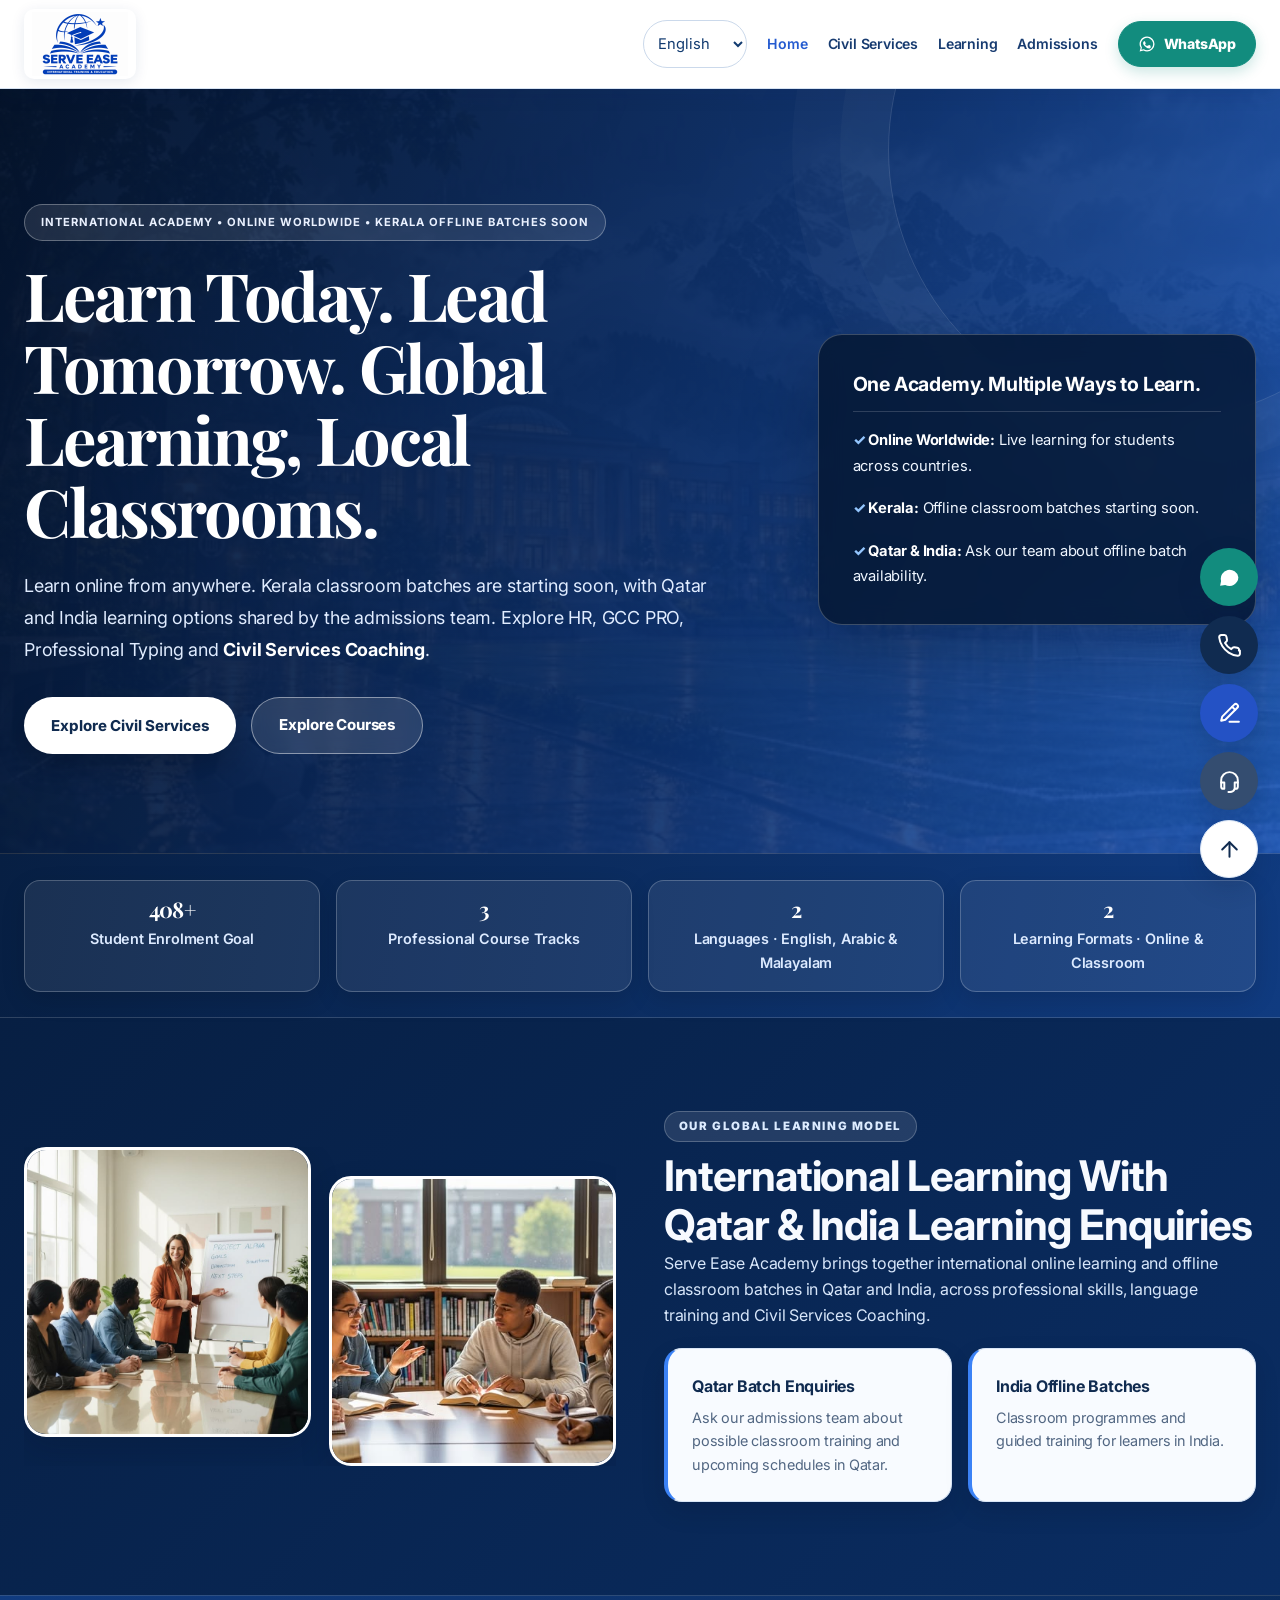
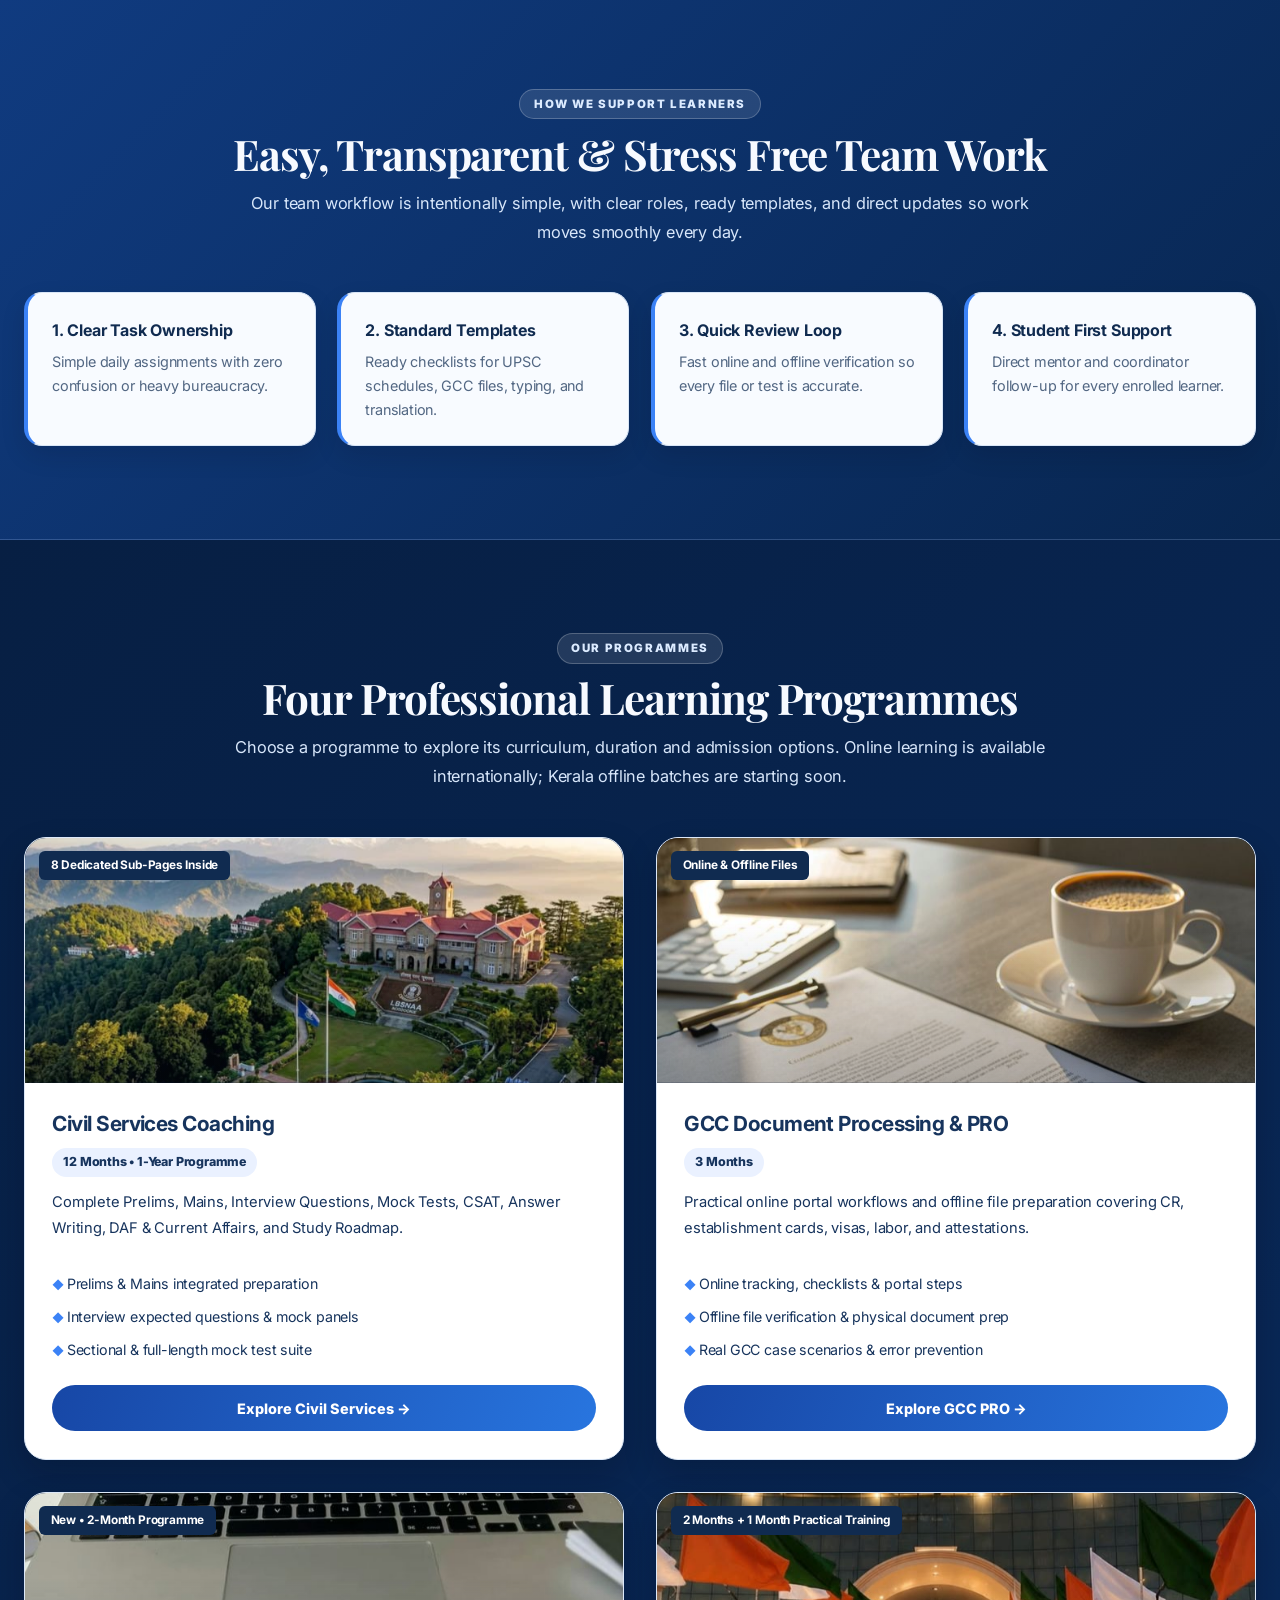
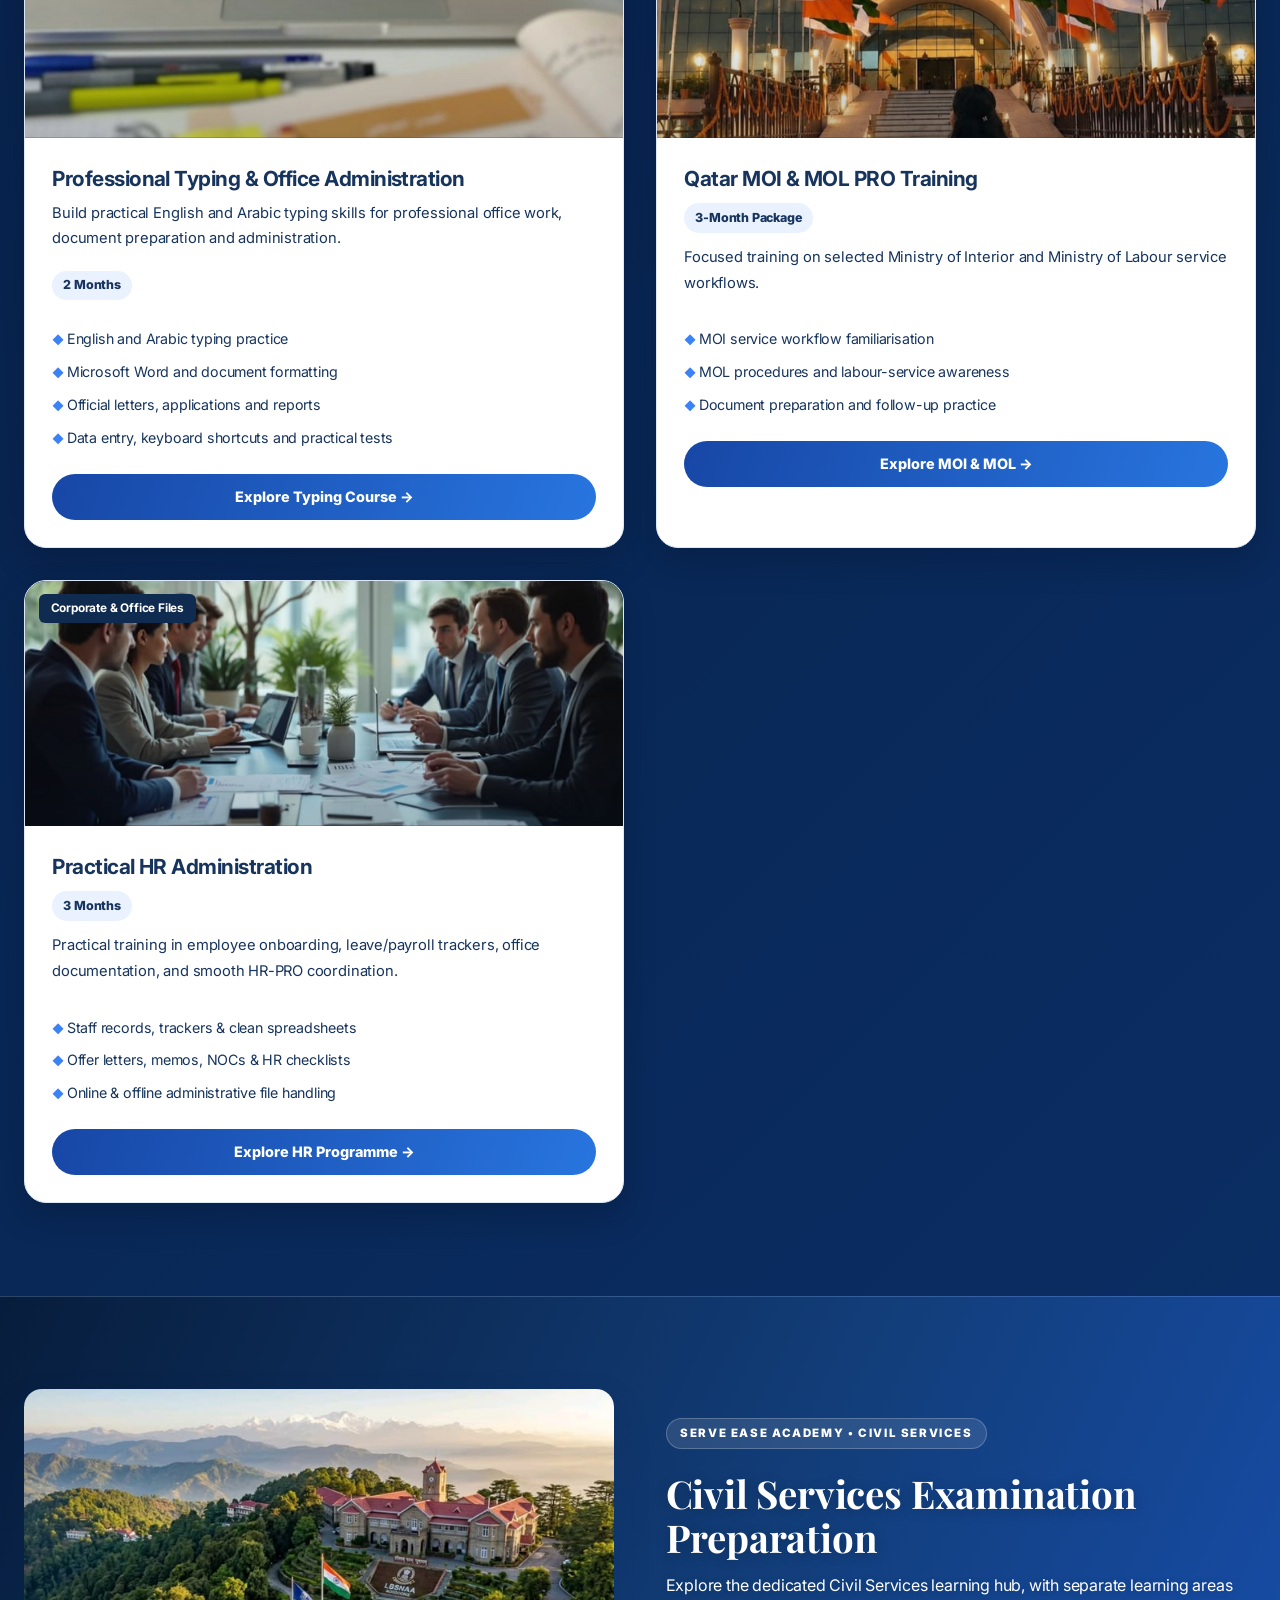
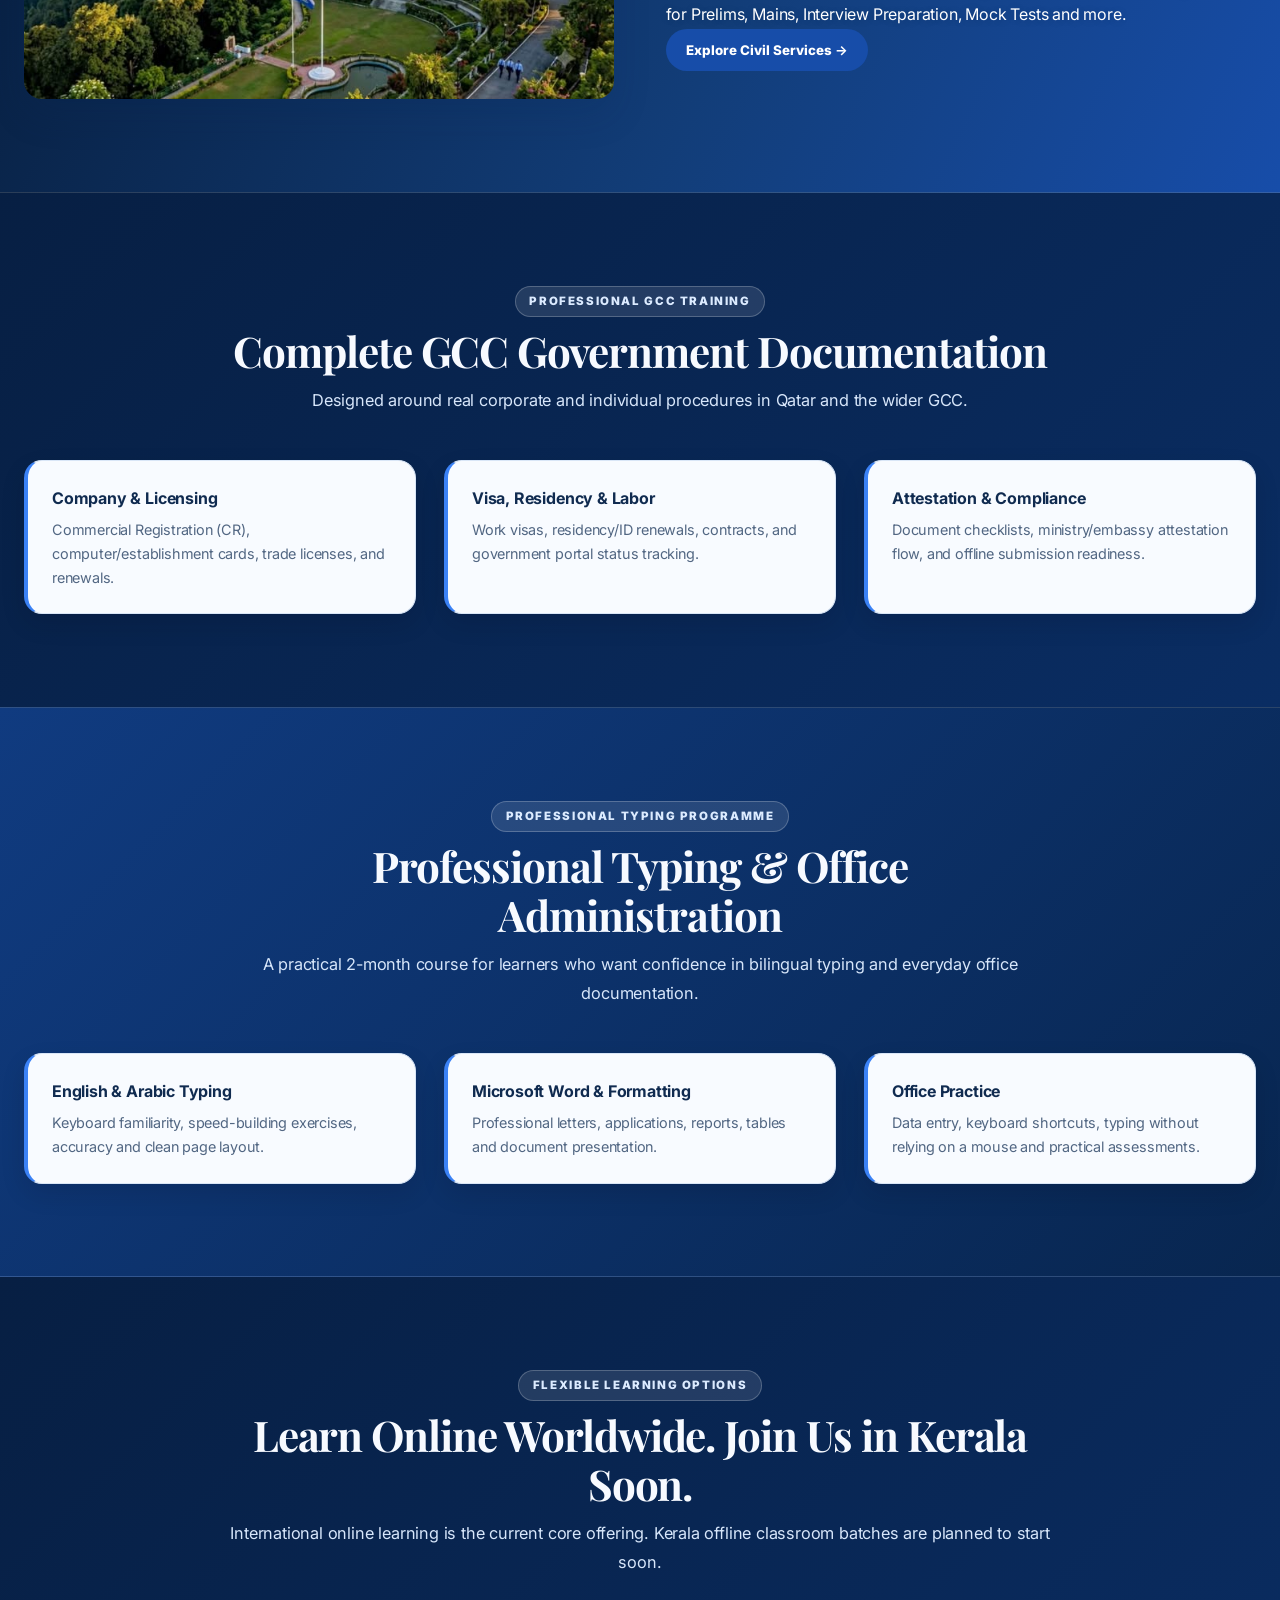
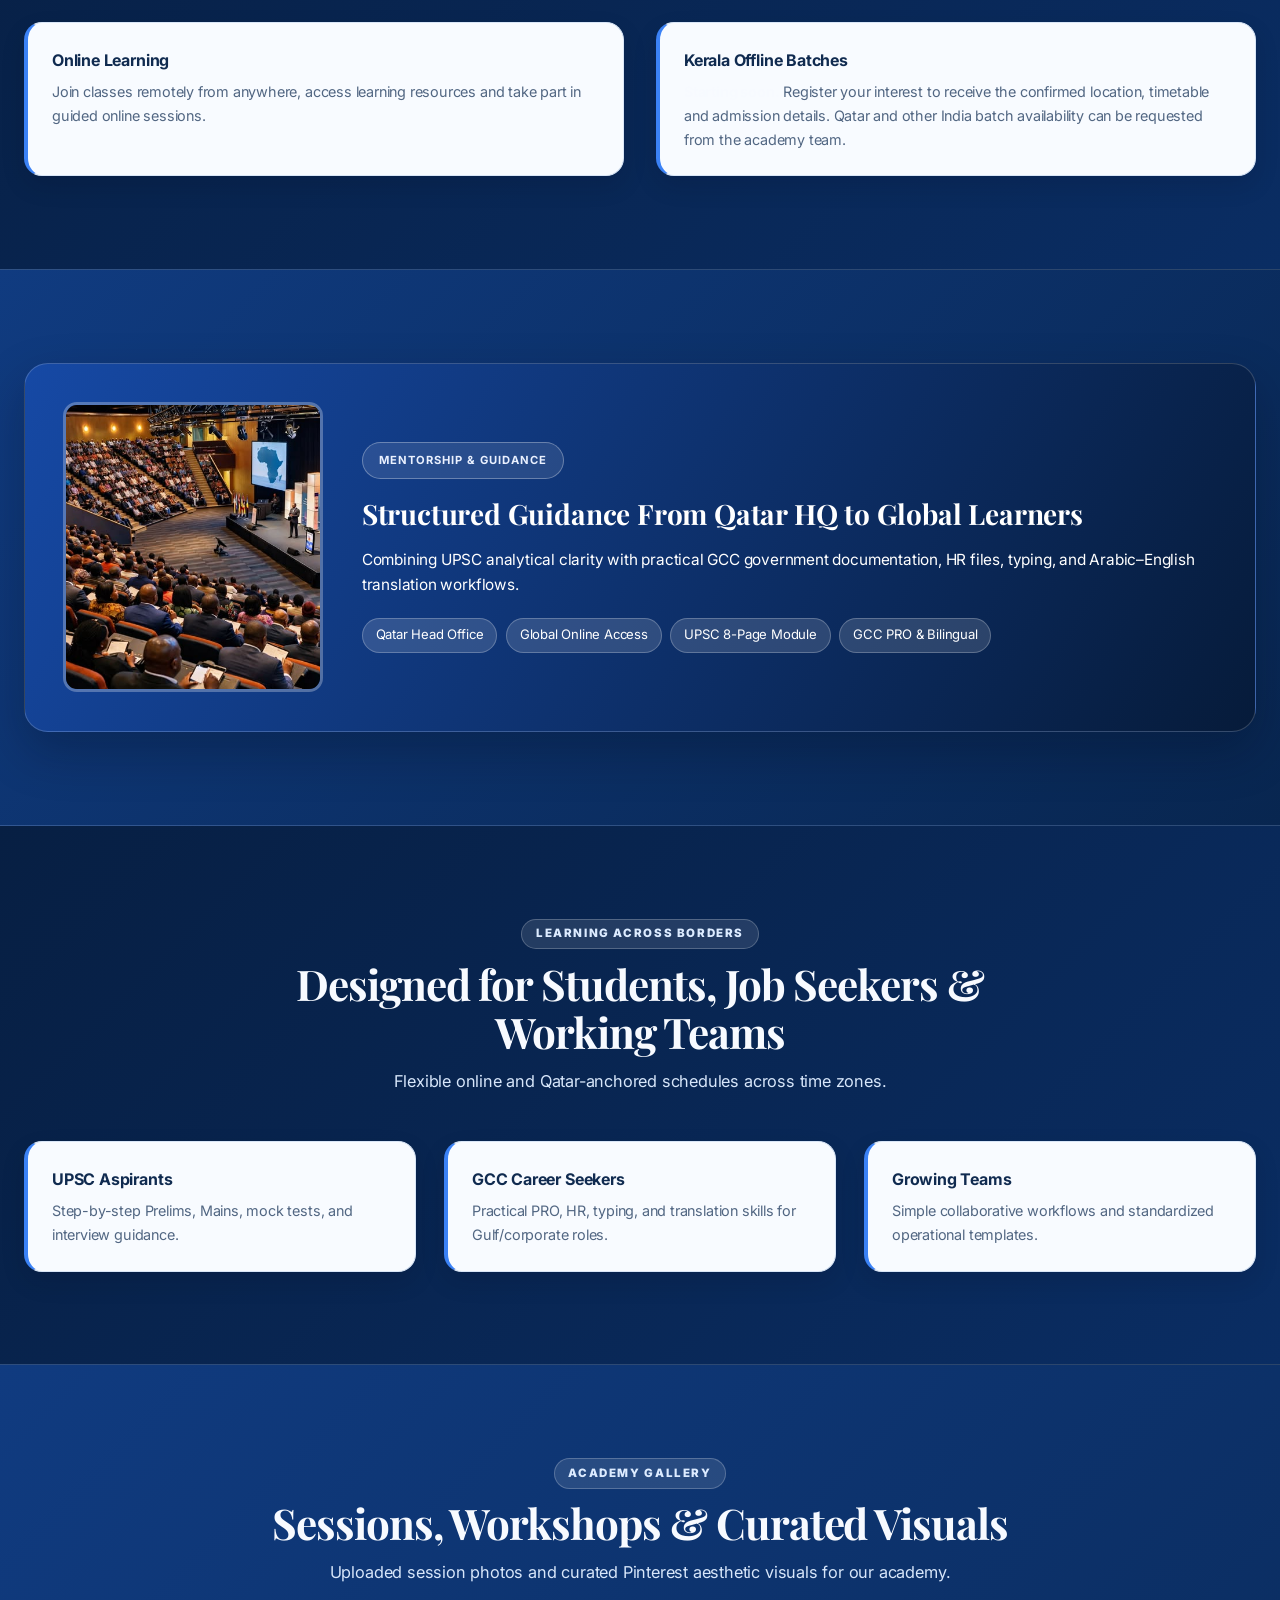
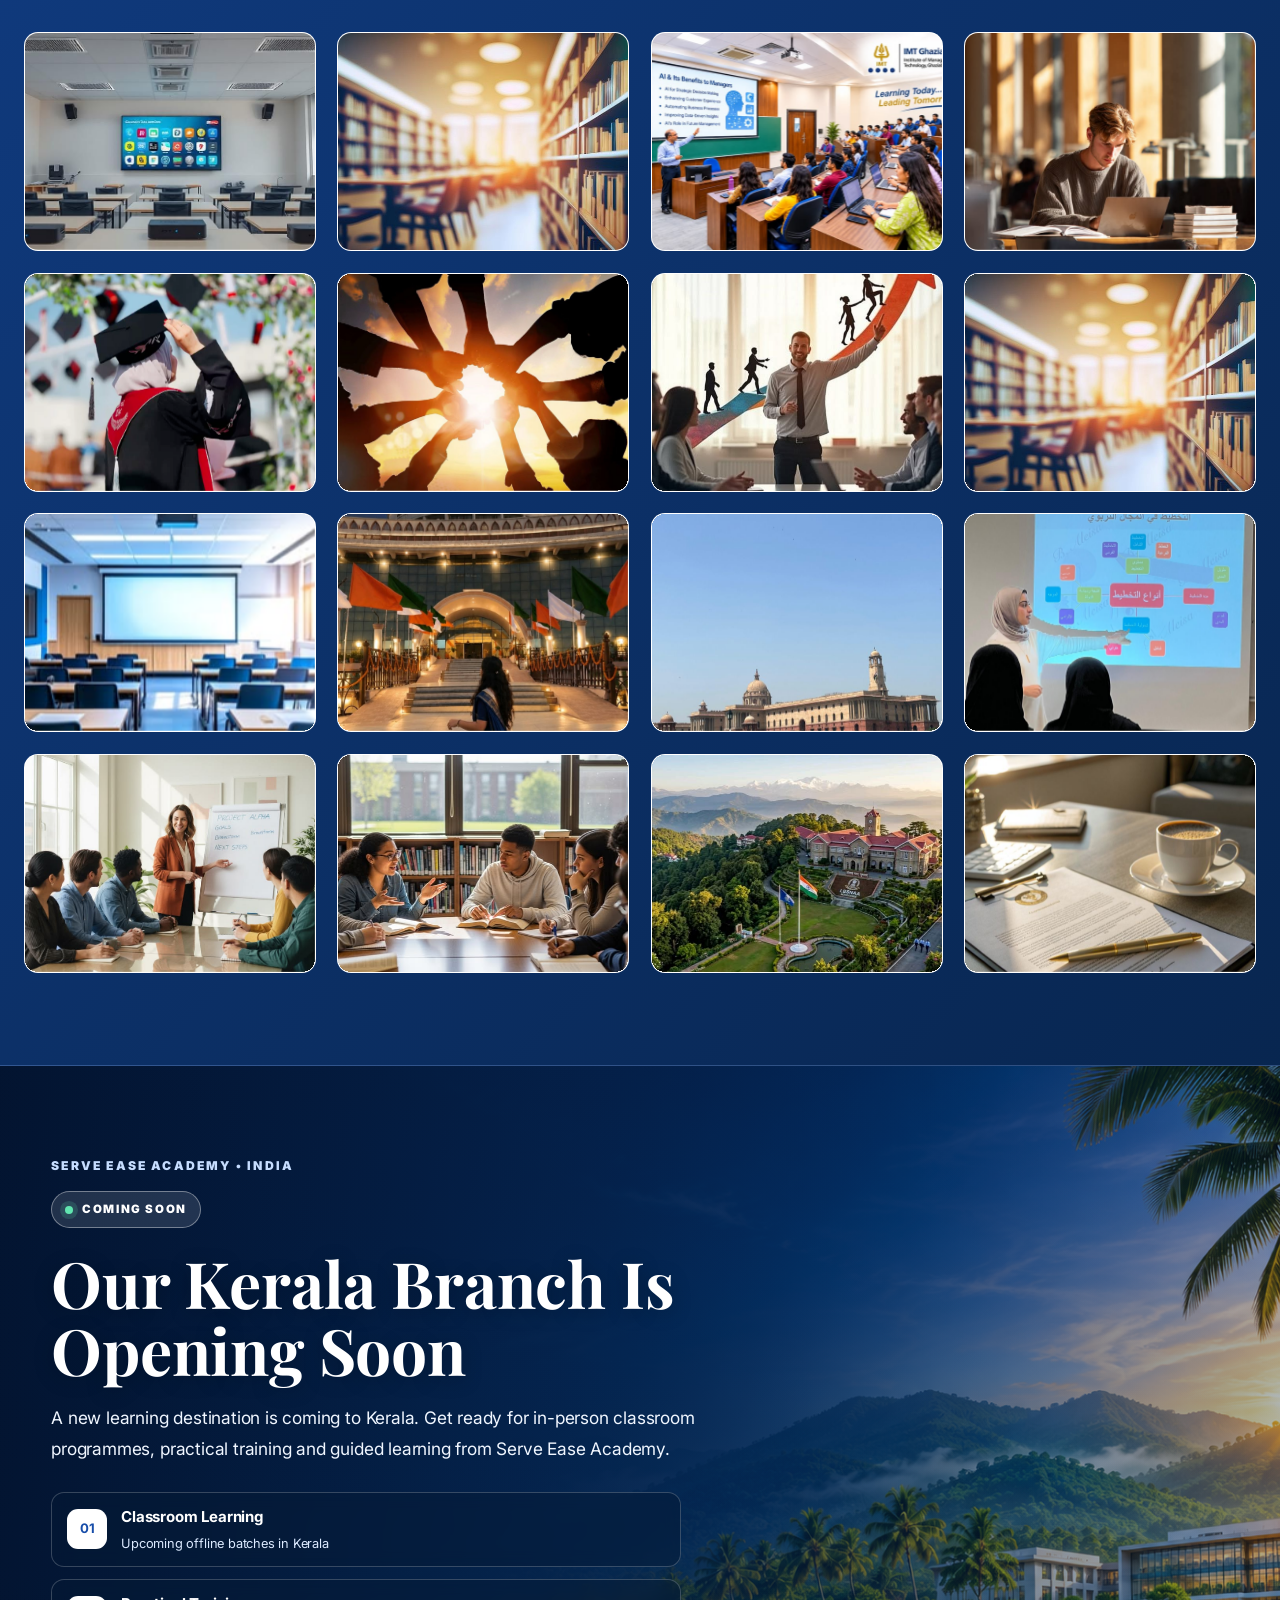
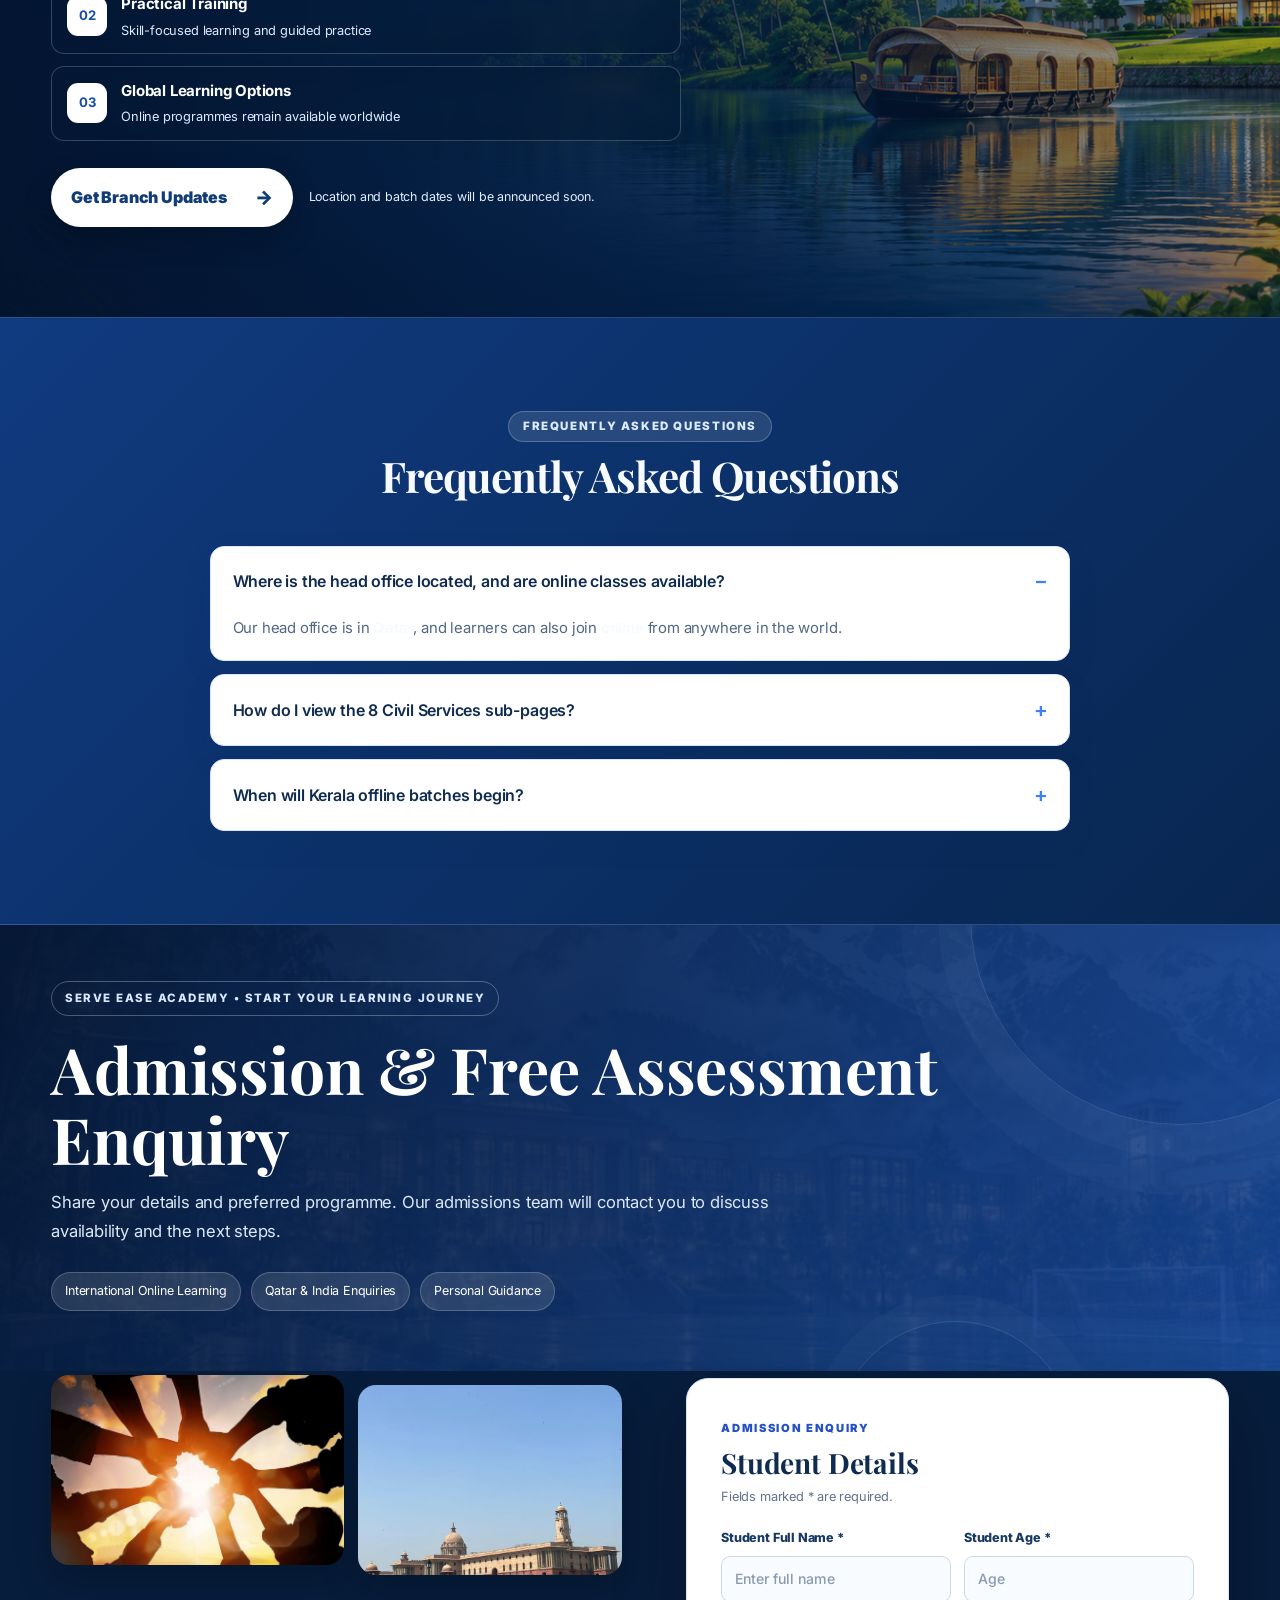
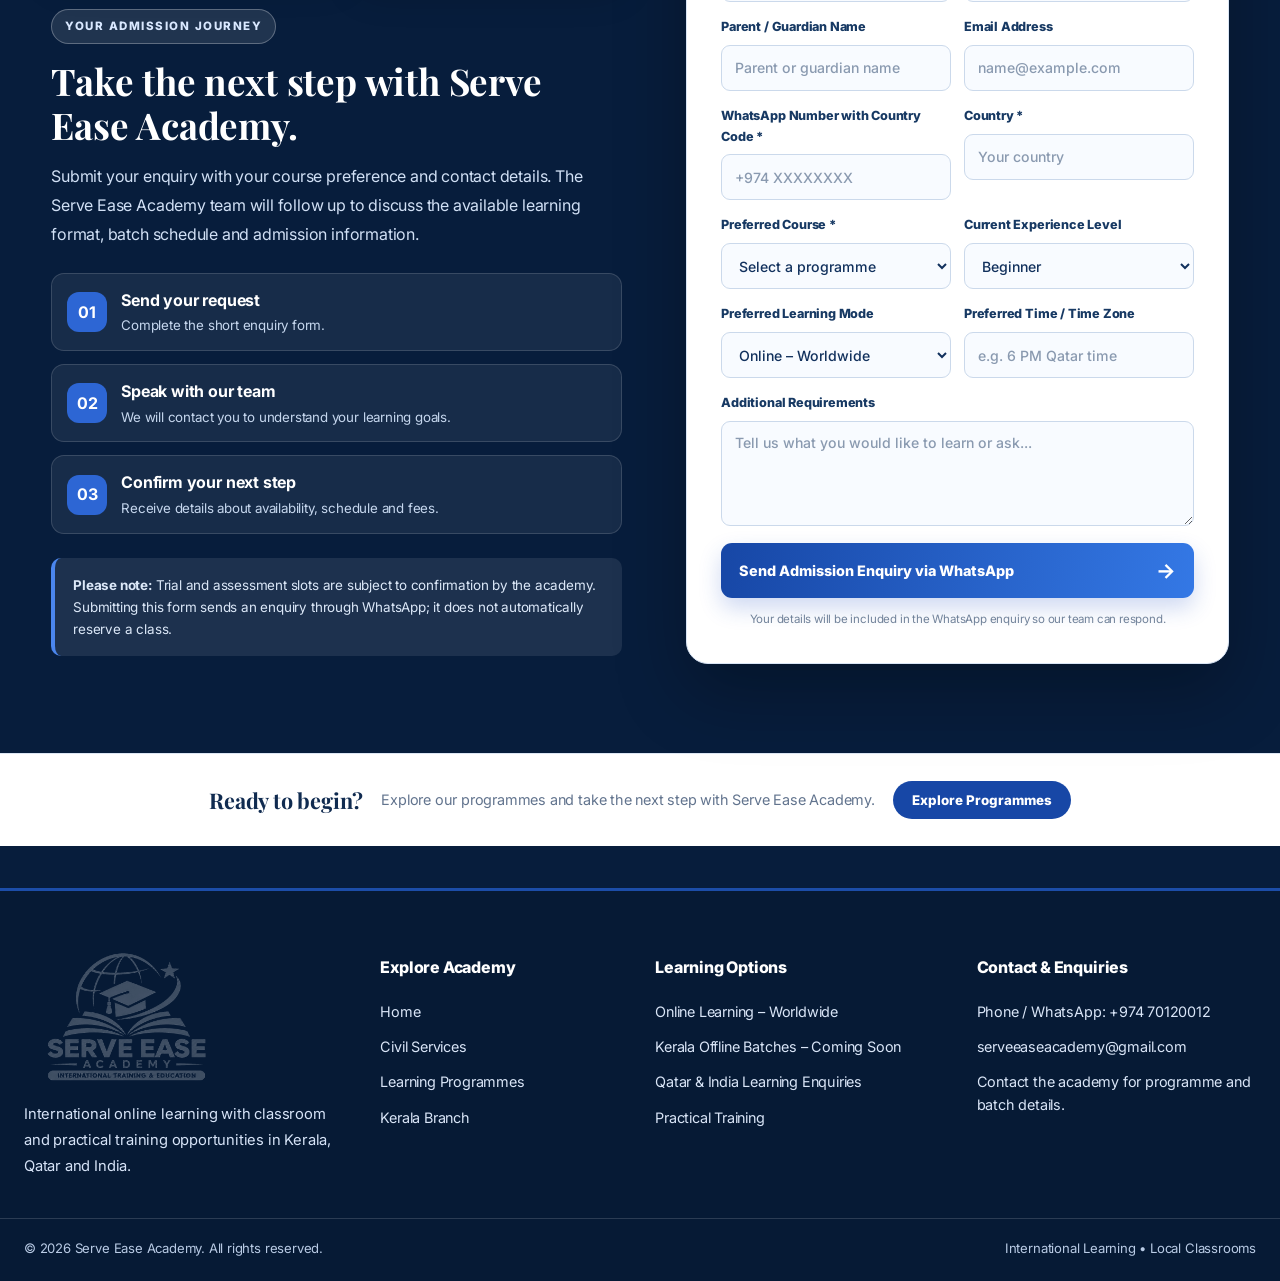
==== commit 8d855d7f: "Add files via upload" ====
--- a/index.html
+++ b/index.html
@@ -1392,13 +1392,9 @@
     .kerala-launch-button:hover{transform:translateY(-3px);box-shadow:0 17px 36px rgba(0,0,0,.3)}
     .kerala-launch-button span{font-size:1.2rem}
     .kerala-launch-note{color:#e2edff;font-size:.78rem}
-    .kerala-launch-stamp{position:absolute;right:4%;bottom:13%;width:165px;height:165px;border:1px solid rgba(255,255,255,.45);border-radius:50%;display:flex;flex-direction:column;align-items:center;justify-content:center;gap:5px;background:rgba(5,29,64,.45);backdrop-filter:blur(9px);box-shadow:0 0 0 12px rgba(255,255,255,.06),0 15px 45px rgba(0,0,0,.16);transform:rotate(8deg);color:#fff}
-    .kerala-launch-stamp span{font-size:1.35rem;font-weight:900;letter-spacing:.18em}
-    .kerala-launch-stamp strong{font-size:.72rem;color:#e4efff}
-    .kerala-launch-stamp small{font-size:.55rem;letter-spacing:.15em;color:#c7dcff}
     @keyframes keralaPulse{50%{box-shadow:0 0 0 9px rgba(97,230,176,.04);opacity:.7}}
     @keyframes keralaBackdropDrift{from{transform:scale(1.015) translateX(0)}to{transform:scale(1.07) translateX(-1.2%)}}
-    @media(max-width:760px){.kerala-launch-section,.kerala-launch-inner{min-height:650px}.kerala-launch-inner{padding:66px 0}.kerala-launch-copy{width:100%}.kerala-launch-copy h2{font-size:2.7rem}.kerala-launch-lead{font-size:.96rem}.kerala-launch-stamp{width:110px;height:110px;right:2%;bottom:4%;opacity:.72}.kerala-launch-stamp span{font-size:.95rem}.kerala-launch-stamp strong{font-size:.58rem}.kerala-launch-stamp small{font-size:.44rem}.kerala-launch-backdrop{background-position:58% center}}
+    @media(max-width:760px){.kerala-launch-section,.kerala-launch-inner{min-height:650px}.kerala-launch-inner{padding:66px 0}.kerala-launch-copy{width:100%}.kerala-launch-copy h2{font-size:2.7rem}.kerala-launch-lead{font-size:.96rem}.kerala-launch-backdrop{background-position:58% center}}
     @media(prefers-reduced-motion:reduce){.kerala-launch-backdrop,.kerala-launch-status i{animation:none!important}.kerala-launch-highlights>div,.kerala-launch-button{transition:none!important}}
 
 
@@ -1447,6 +1443,25 @@
     #layer-6-upsc-preview .civil-entry-button * {
       color: #ffffff !important;
     }
+
+
+    /* Final brand treatment: white navigation bar, larger academy logo */
+    .navbar{background:#fff!important;border-bottom:1px solid #dce6f3!important;box-shadow:0 5px 20px rgba(6,26,57,.07)!important}
+    .navbar .nav-inner{min-height:88px!important;height:auto!important}
+    .navbar .brand img{height:70px!important;width:112px!important;object-fit:contain!important;background:#fff!important;padding:3px!important;border-radius:10px!important;box-shadow:0 3px 14px rgba(12,49,105,.10)!important}
+    .navbar .nav-links a{color:#173b70!important}
+    .navbar .nav-links a:hover,.navbar .nav-links a.active-link{color:#245bd0!important}
+    .academy-footer{background:#061a35!important;color:#eaf2ff!important;padding:58px 0 22px!important;border-top:3px solid #1c4da8}
+    .academy-footer-grid{display:grid;grid-template-columns:1.35fr 1fr 1.2fr 1.2fr;gap:42px;padding-bottom:38px}
+    .academy-footer-brand img{display:block;width:205px;height:135px;object-fit:contain;margin:0 0 18px;background:transparent!important;padding:0!important;border-radius:0!important}
+    .academy-footer-brand p{max-width:330px;color:#d6e3f7!important;line-height:1.75;font-size:.92rem}
+    .academy-footer-col{display:flex;flex-direction:column;align-items:flex-start;gap:13px}
+    .academy-footer-col h3{color:#fff!important;font-size:1rem;margin:5px 0 7px;font-weight:800}
+    .academy-footer-col a,.academy-footer-col span{color:#d9e5f7!important;text-decoration:none;font-size:.9rem;line-height:1.55}
+    .academy-footer-col a:hover{color:#fff!important;text-decoration:underline}
+    .academy-footer-bottom{border-top:1px solid rgba(255,255,255,.15);padding-top:19px;display:flex;justify-content:space-between;gap:15px;flex-wrap:wrap;color:#b9cbe5;font-size:.82rem}
+    @media(max-width:850px){.academy-footer-grid{grid-template-columns:repeat(2,minmax(0,1fr));gap:30px}.navbar .brand img{height:62px!important;width:98px!important}}
+    @media(max-width:560px){.academy-footer-grid{grid-template-columns:1fr;gap:24px}.academy-footer-brand img{width:180px;height:115px}.academy-footer-bottom{flex-direction:column}.navbar .nav-inner{min-height:76px!important}}
 
 </style>
 </head>
@@ -1841,8 +1856,7 @@
             <span class="kerala-launch-note">Location and batch dates will be announced soon.</span>
           </div>
         </div>
-        <div class="kerala-launch-stamp" aria-hidden="true"><span>KERALA</span><strong>കേരം തിങ്ങും നാട്</strong><small>LEARN • GROW • LEAD</small></div>
-      </div>
+</div>
     </section>
 
     <!-- Layer 14: FAQ -->
@@ -1913,18 +1927,38 @@
   </div>
   <div class="trial-bottom"><strong>Ready to begin?</strong><span>Explore our programmes and take the next step with Serve Ease Academy.</span><button type="button" onclick="openMainHome();setTimeout(()=>document.getElementById('layer-5-tracks')?.scrollIntoView({behavior:'smooth'}),100)">Explore Programmes</button></div>
 </section>
-<footer class="footer-minimal" id="layer-15-footer">
-      <div class="container footer-min-inner">
-        <div class="footer-min-brand">
-          <img src="logo.png" alt="Serve Ease Academy" />
-        </div>
-        <div class="footer-min-links">
-          <a id="footerPhoneLink" href="tel:+97470120012">70120012</a>
-          <a id="footerEmailLink" href="mailto:serveeaseacademy@gmail.com">serveeaseacademy@gmail.com</a>
-          <span>© 2026 Serve Ease Academy</span>
-        </div>
-      </div>
-    </footer>
+<footer class="footer-minimal academy-footer" id="layer-15-footer">
+  <div class="container academy-footer-grid">
+    <div class="academy-footer-brand">
+      <img src="logo-white.png" alt="Serve Ease Academy" />
+      <p>International online learning with classroom and practical training opportunities in Kerala, Qatar and India.</p>
+    </div>
+    <div class="academy-footer-col">
+      <h3>Explore Academy</h3>
+      <a href="javascript:void(0)" onclick="openMainHome()">Home</a>
+      <a href="javascript:void(0)" onclick="openCivilServicesHome()">Civil Services</a>
+      <a href="javascript:void(0)" onclick="scrollToSection('global-tracks')">Learning Programmes</a>
+      <a href="javascript:void(0)" onclick="scrollToSection('layer-13-onboarding')">Kerala Branch</a>
+    </div>
+    <div class="academy-footer-col">
+      <h3>Learning Options</h3>
+      <span>Online Learning – Worldwide</span>
+      <span>Kerala Offline Batches – Coming Soon</span>
+      <span>Qatar &amp; India Learning Enquiries</span>
+      <span>Practical Training</span>
+    </div>
+    <div class="academy-footer-col">
+      <h3>Contact &amp; Enquiries</h3>
+      <a href="tel:+97470120012">Phone / WhatsApp: +974 70120012</a>
+      <a href="mailto:serveeaseacademy@gmail.com">serveeaseacademy@gmail.com</a>
+      <span>Contact the academy for programme and batch details.</span>
+    </div>
+  </div>
+  <div class="container academy-footer-bottom">
+    <span>© 2026 Serve Ease Academy. All rights reserved.</span>
+    <span>International Learning • Local Classrooms</span>
+  </div>
+</footer>
 
   </main>
 
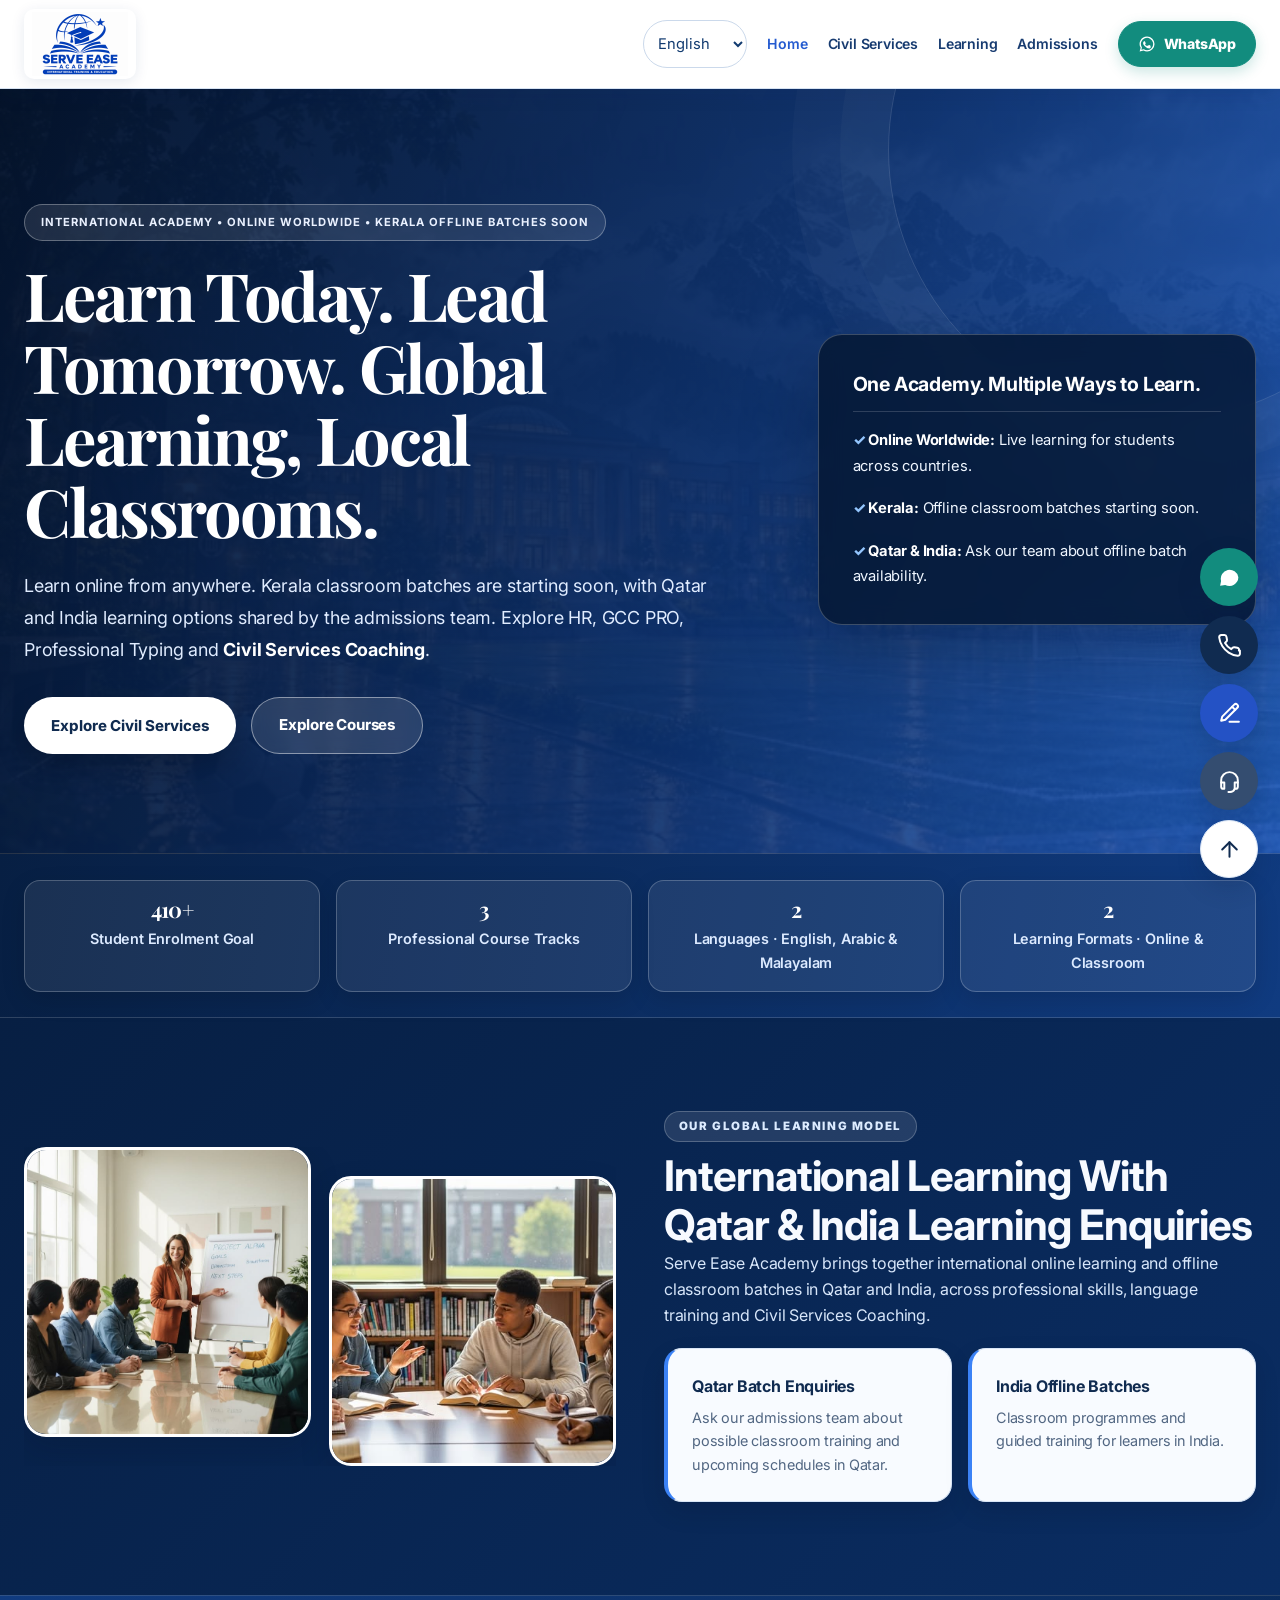
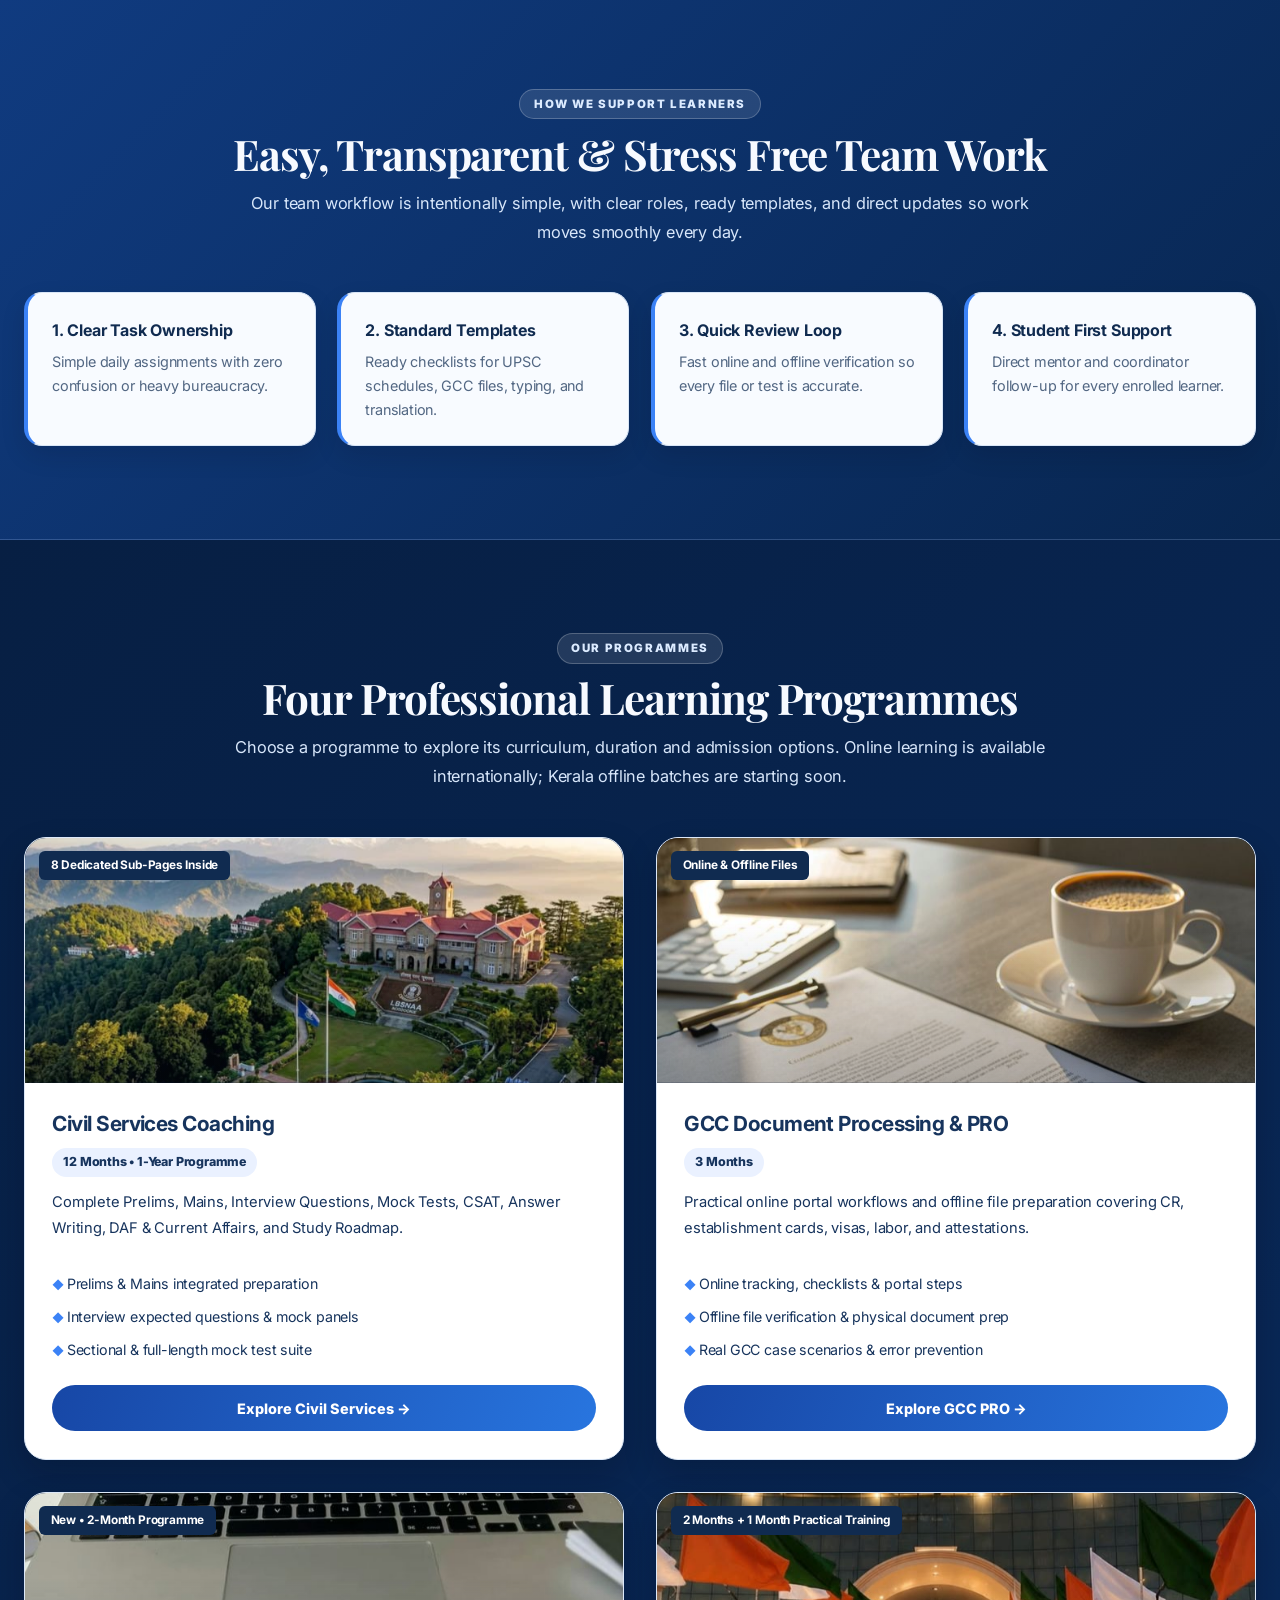
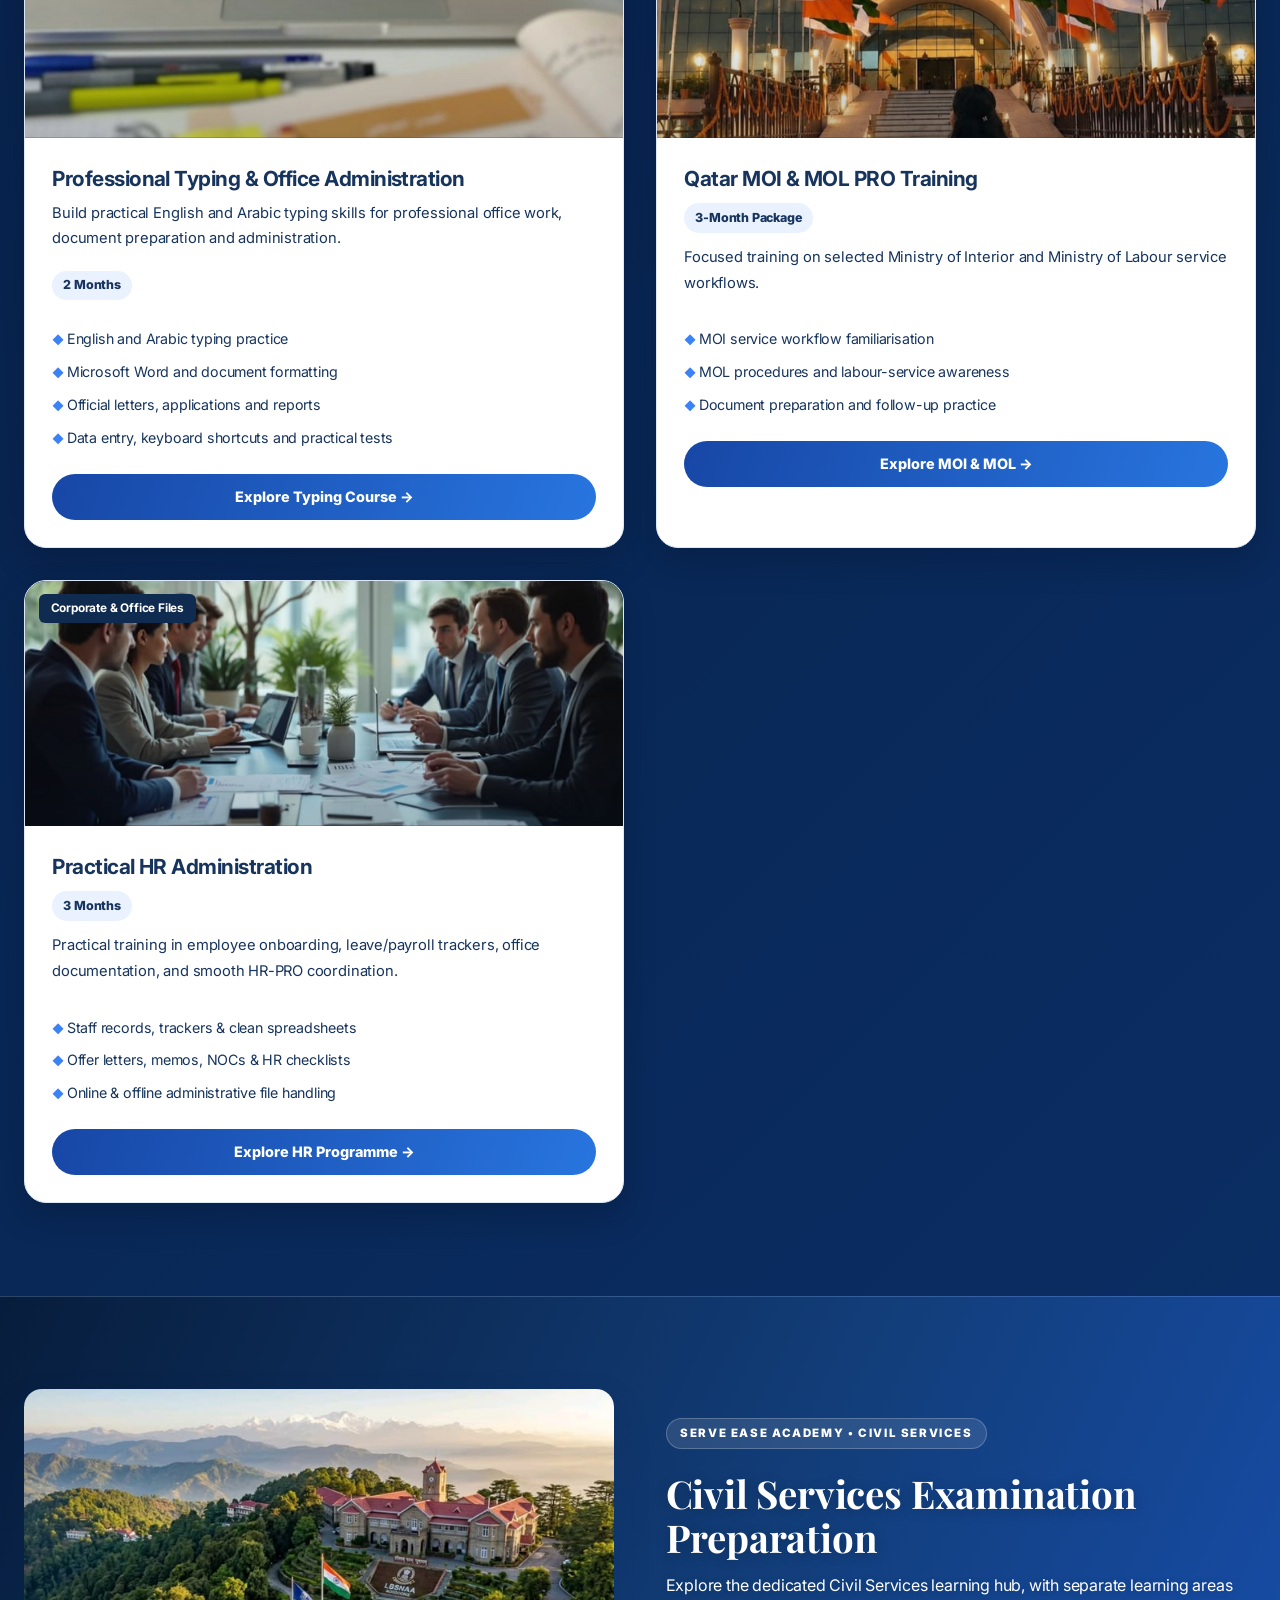
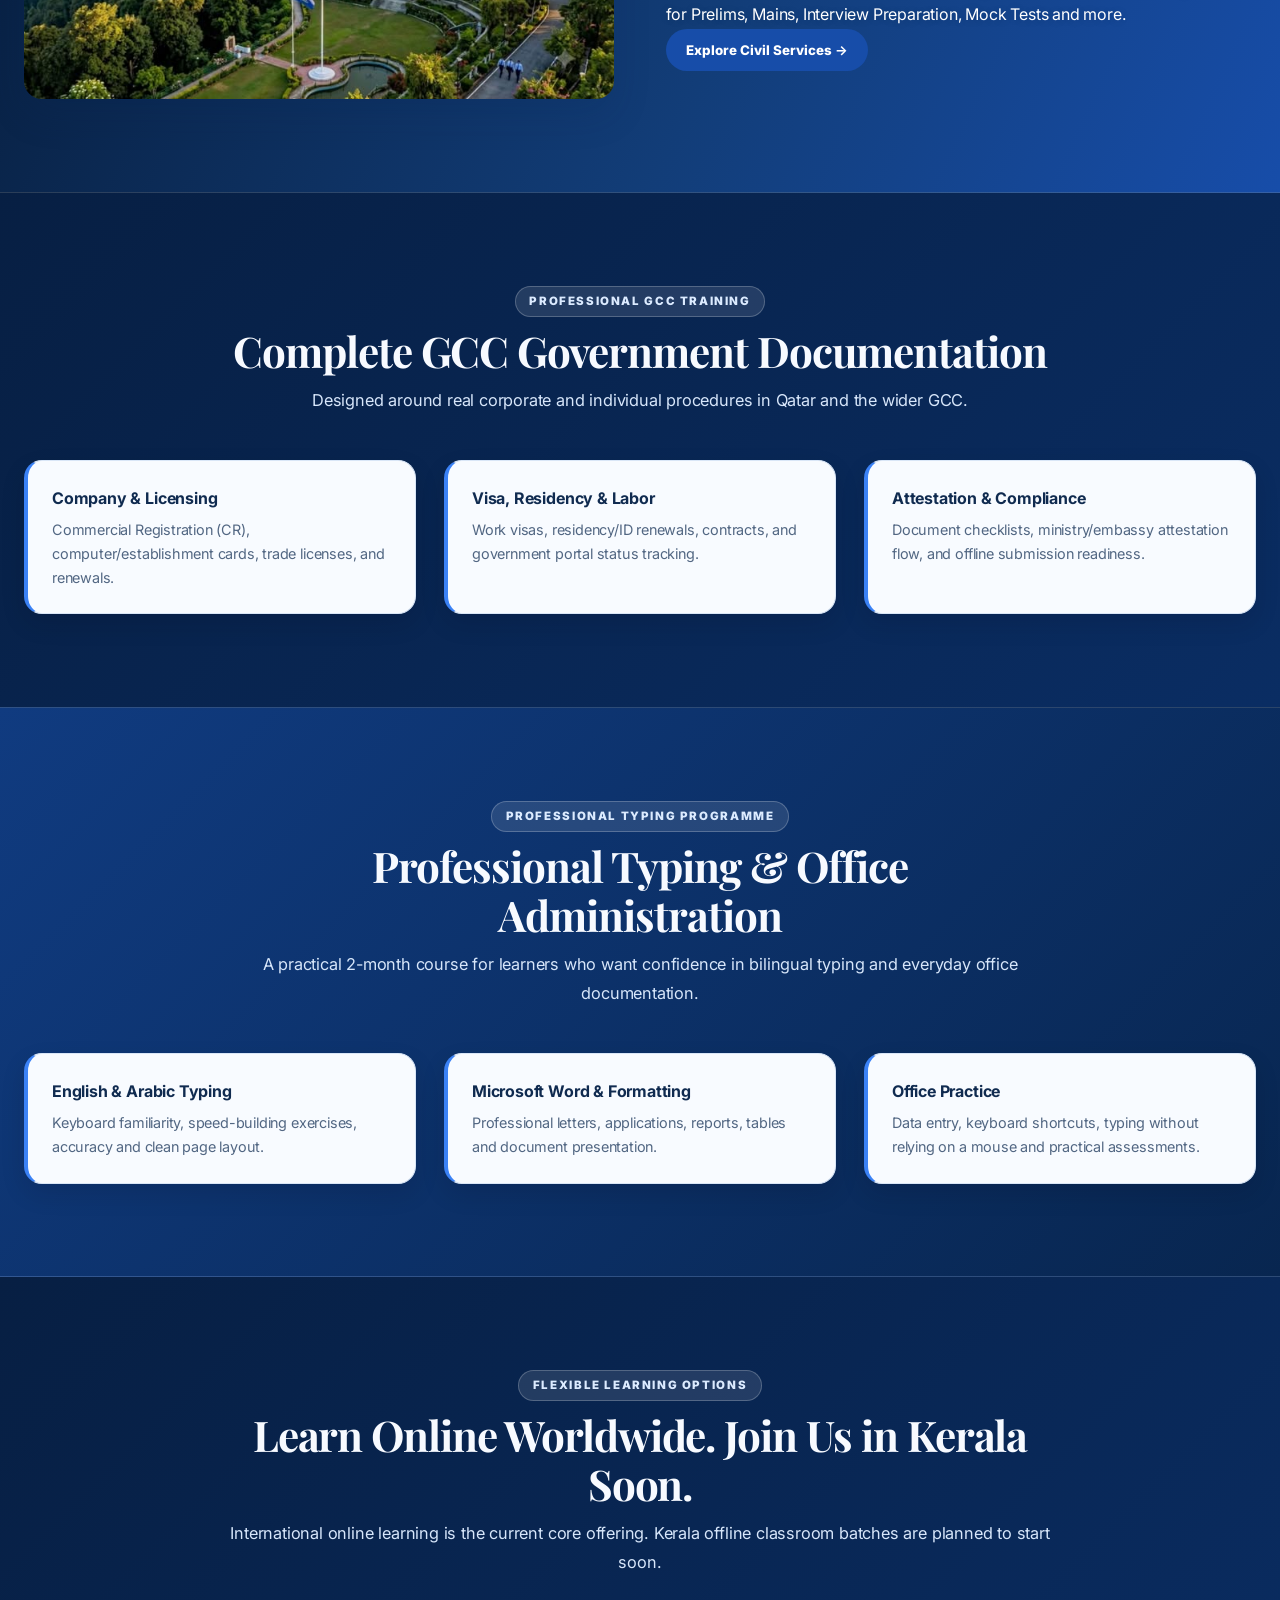
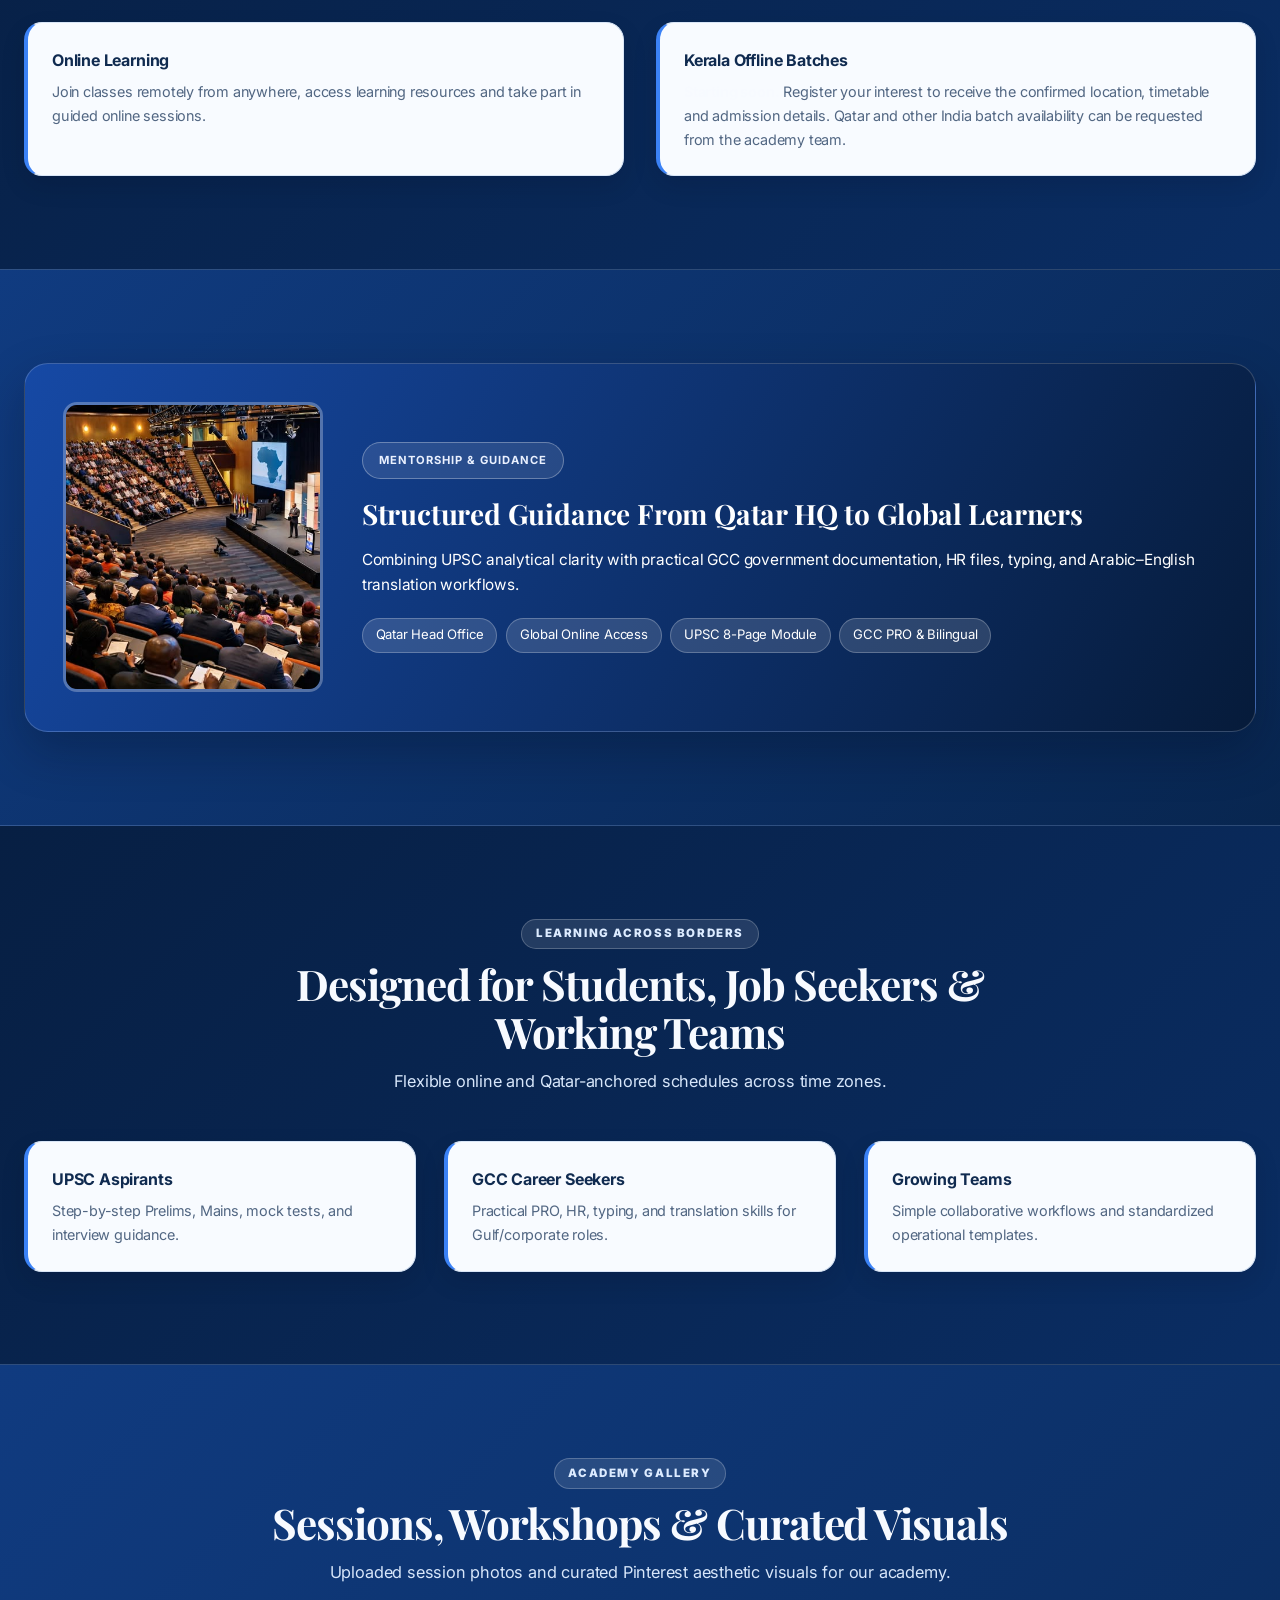
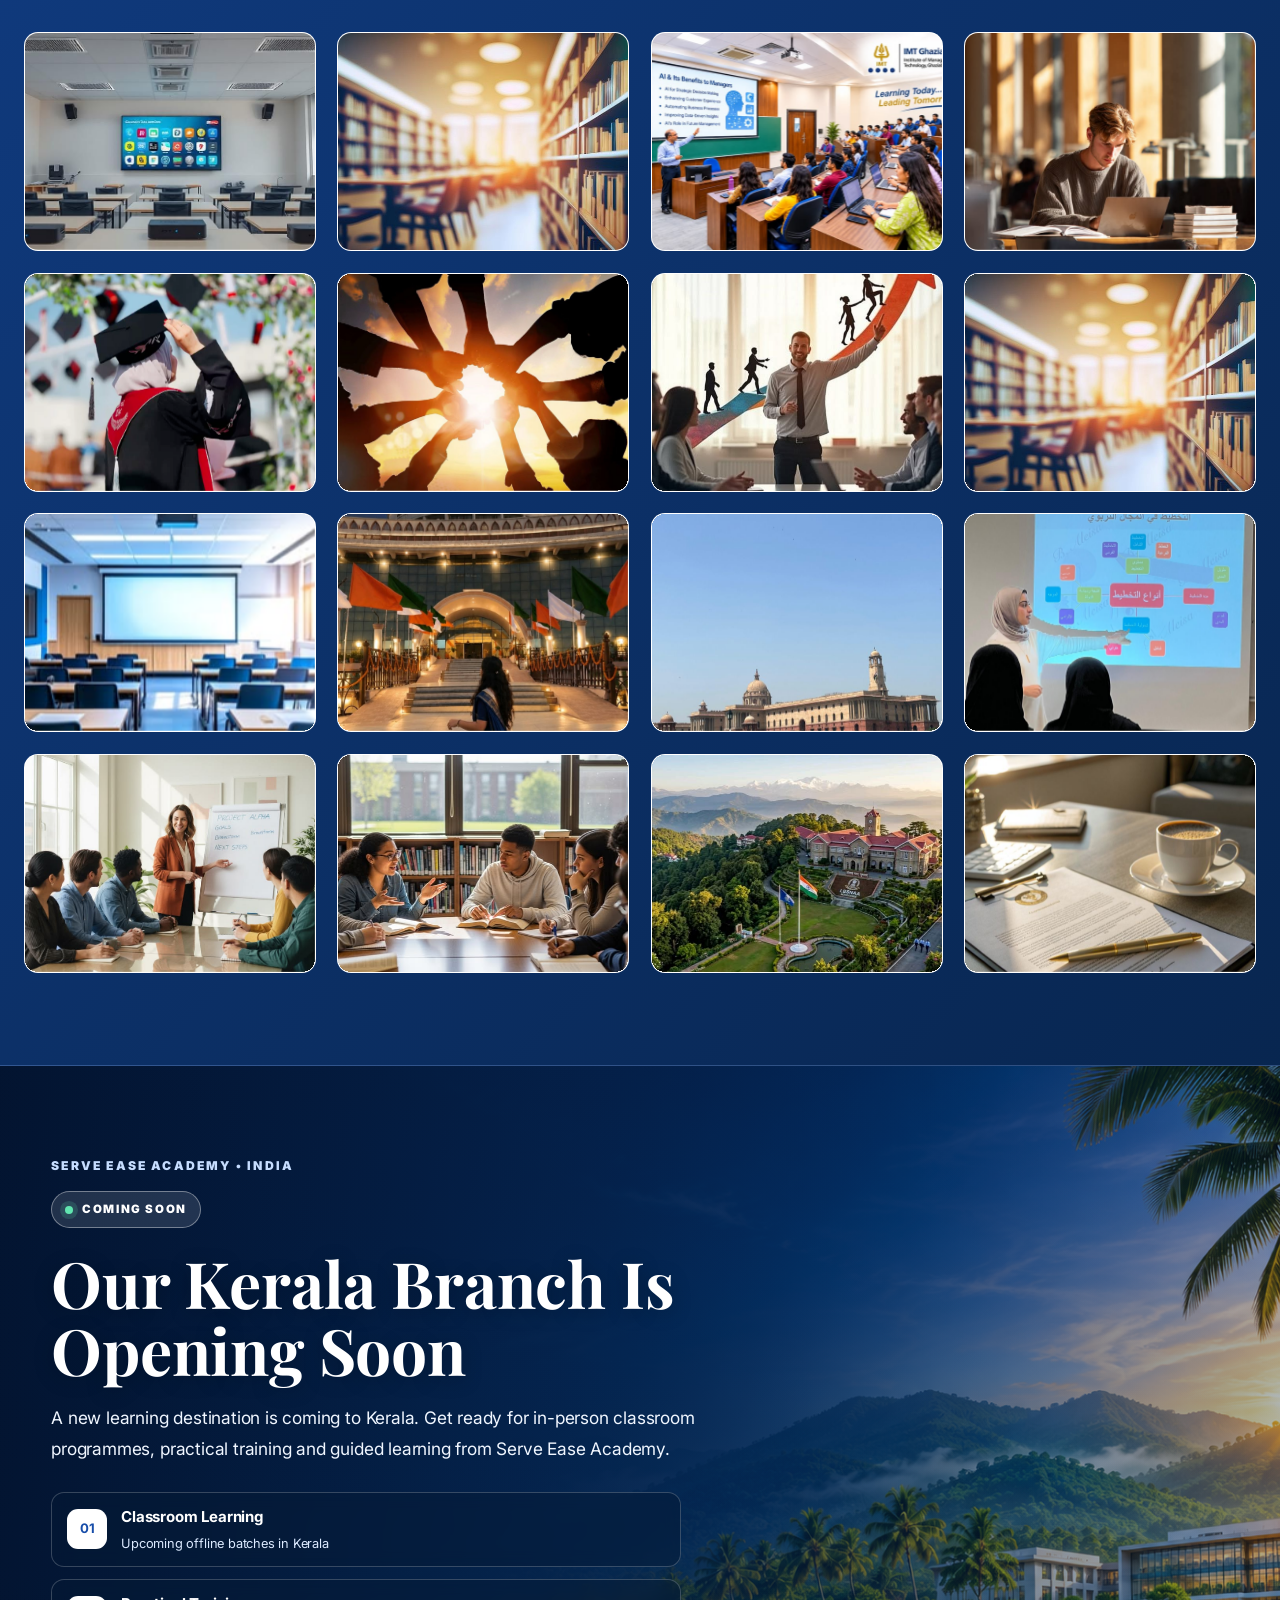
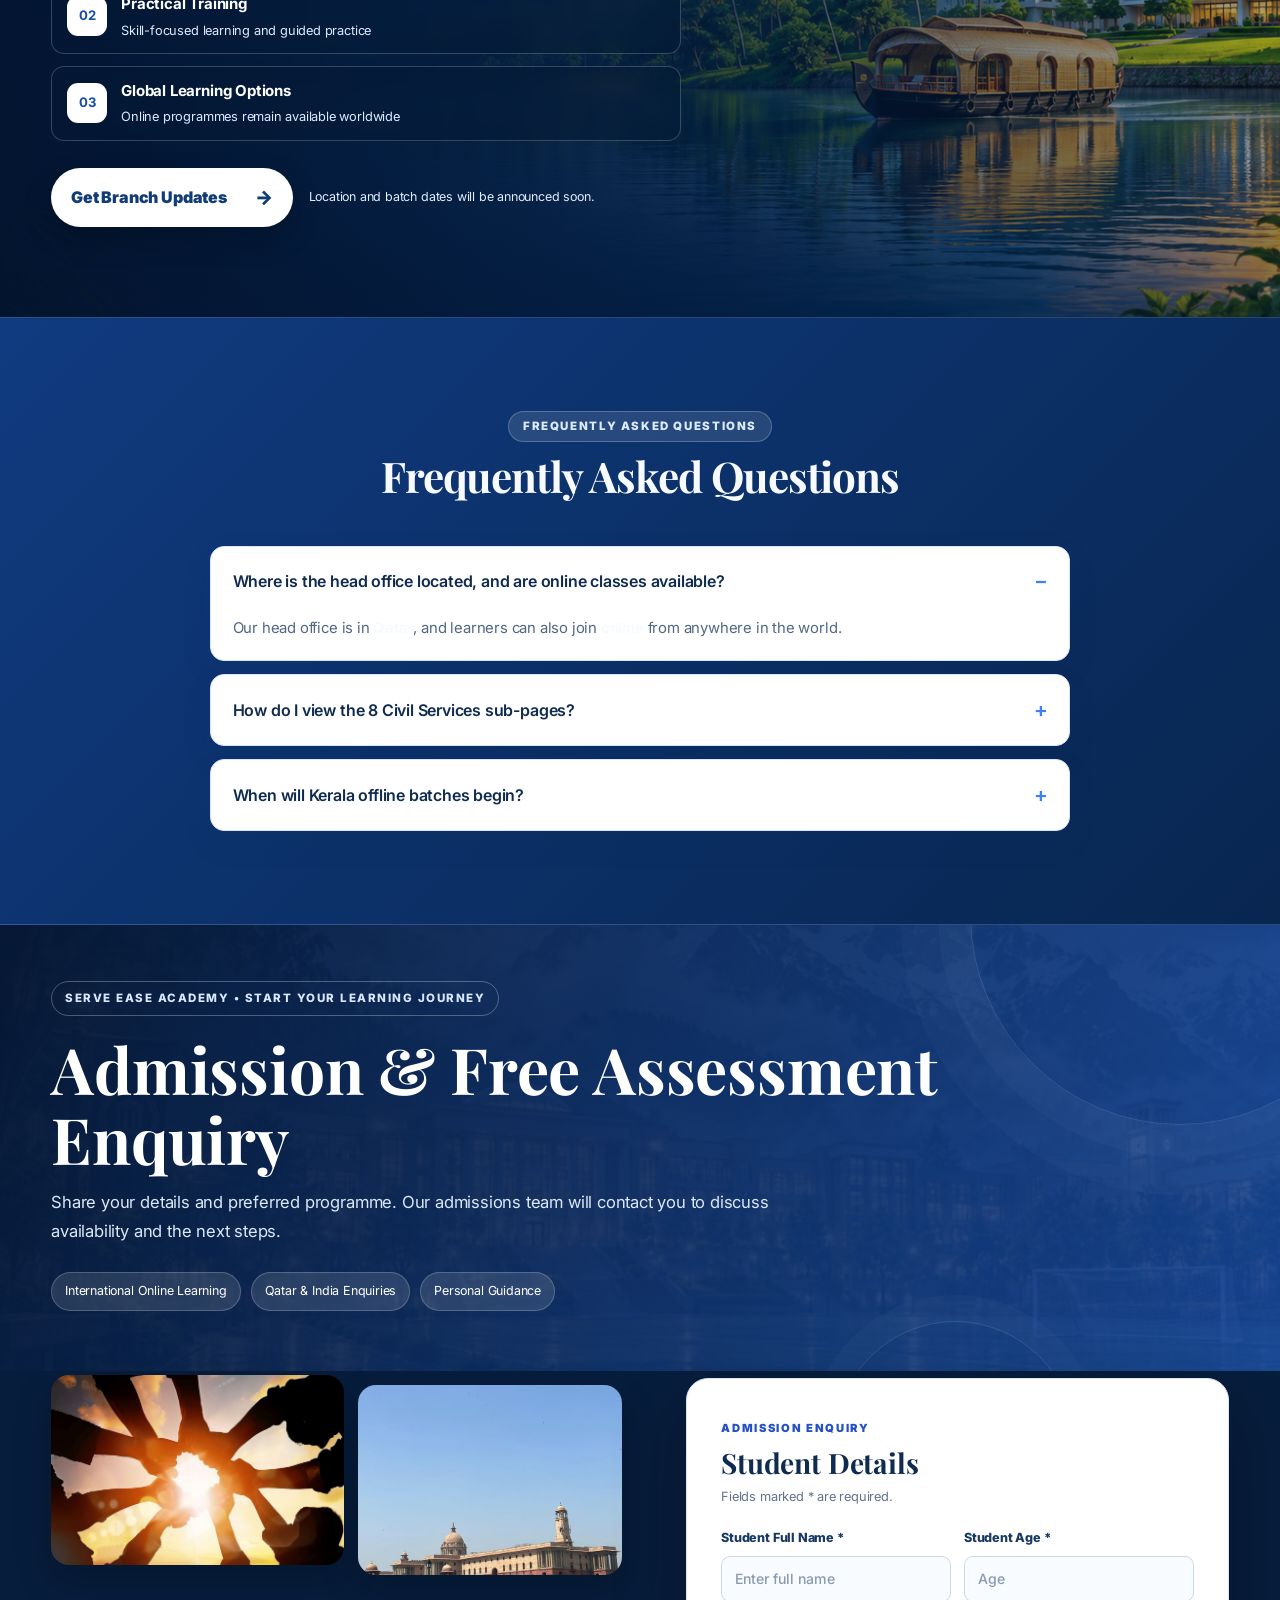
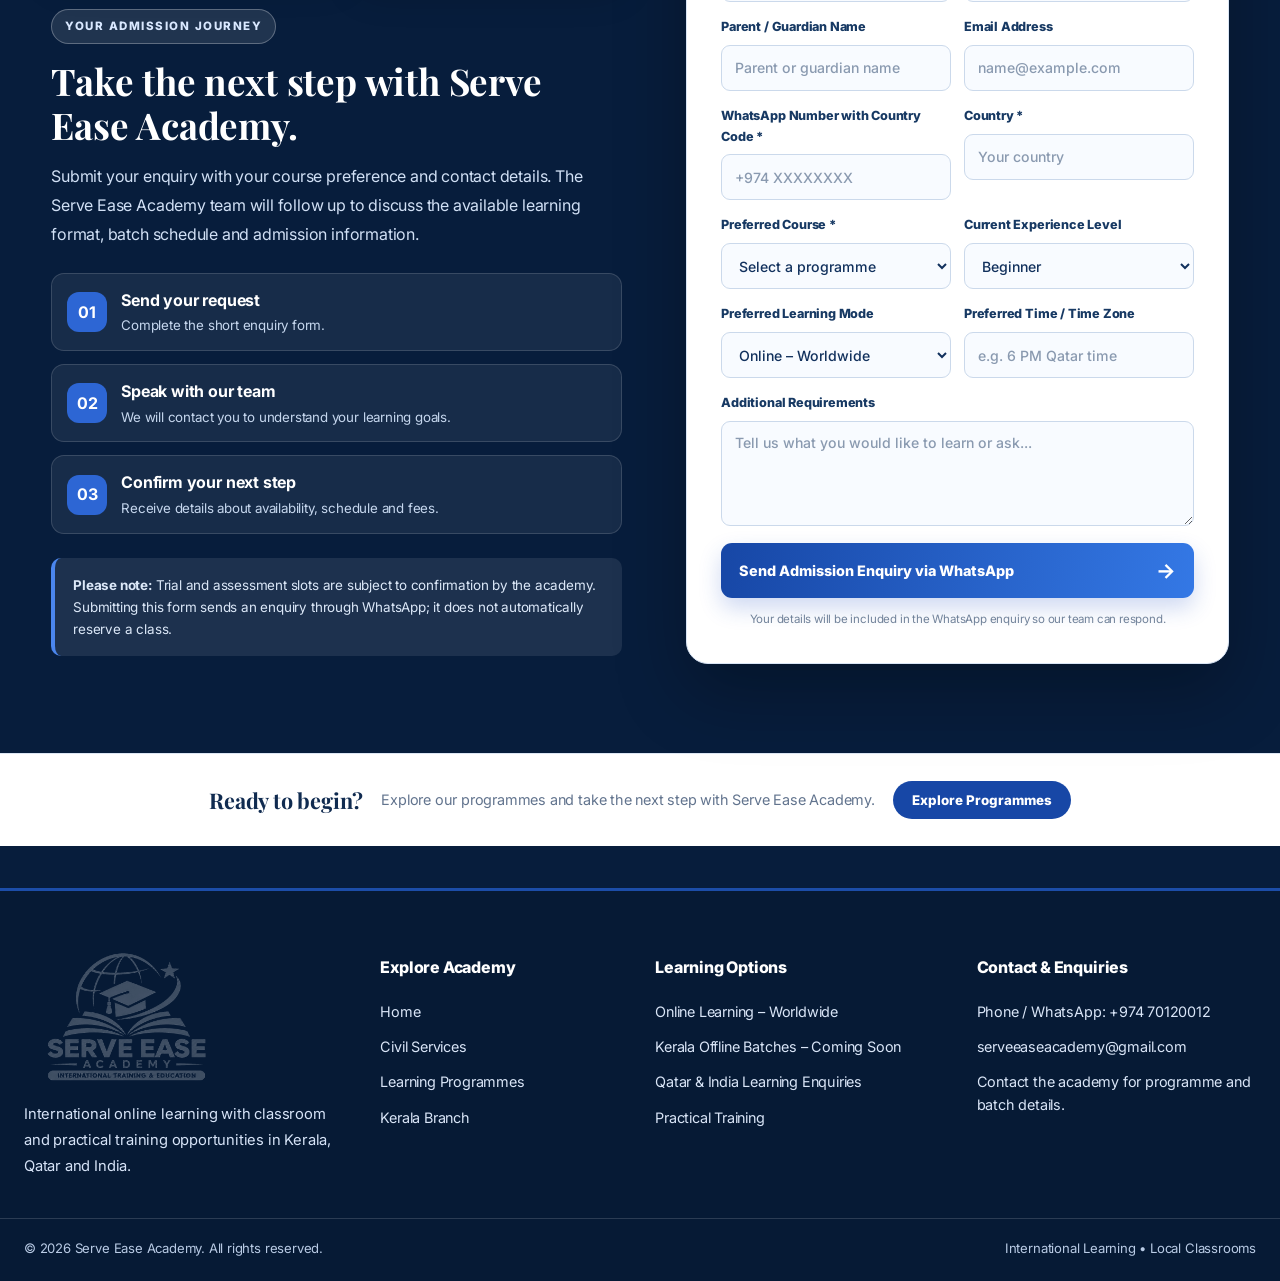
==== commit 24504bff: "Add files via upload" ====
--- a/index.html
+++ b/index.html
@@ -1463,6 +1463,61 @@
     @media(max-width:850px){.academy-footer-grid{grid-template-columns:repeat(2,minmax(0,1fr));gap:30px}.navbar .brand img{height:62px!important;width:98px!important}}
     @media(max-width:560px){.academy-footer-grid{grid-template-columns:1fr;gap:24px}.academy-footer-brand img{width:180px;height:115px}.academy-footer-bottom{flex-direction:column}.navbar .nav-inner{min-height:76px!important}}
 
+
+    .subpage-tabs{display:none!important}
+    .upsc-sub-panel{max-width:100%!important;width:100%!important;padding:26px 0 60px!important}
+    .upsc-sub-panel>.eyebrow{display:none!important}
+    .module-hero{border-radius:22px!important;max-width:1200px!important;margin:20px auto 34px!important;padding:44px 48px!important}
+    .module-hero:before{display:none!important}
+    .module-hero h2{font-size:clamp(2rem,4vw,3.3rem)!important}
+    .module-hero p{max-width:850px!important;font-size:1.05rem!important}
+    .academy-content-block{max-width:1200px;margin:0 auto;padding:0 22px}
+    .academy-section-heading{text-align:center;margin:40px auto 26px;max-width:820px}
+    .academy-section-heading>span,.academy-book-panel span{font-size:.7rem;letter-spacing:.16em;font-weight:900;color:#2461c7}
+    .academy-section-heading h3{font:700 clamp(1.8rem,3vw,2.5rem)/1.15 'Playfair Display',Georgia,serif;color:#102d57;margin:10px 0}
+    .academy-section-heading p{color:#607694;line-height:1.7}
+    .academy-feature-grid{display:grid;grid-template-columns:repeat(3,minmax(0,1fr));gap:18px;margin:26px 0}
+    .academy-feature-grid article,.academy-writing-prompts article,.academy-roadmap article{background:#fff;border:1px solid #dce6f4;border-radius:16px;padding:22px;box-shadow:0 10px 28px rgba(12,42,82,.06)}
+    .academy-feature-grid h4,.academy-writing-prompts b,.academy-roadmap h4{color:#143b72;margin:0 0 9px;font-size:1.02rem}
+    .academy-feature-grid p,.academy-writing-prompts p,.academy-roadmap p{color:#607694;line-height:1.7;margin:0}
+    .academy-book-panel{display:flex;align-items:center;justify-content:space-between;gap:24px;background:linear-gradient(120deg,#0b2a56,#174c9b);border-radius:20px;padding:28px 32px;color:#fff;margin:34px 0}
+    .academy-book-panel>div{max-width:760px}
+    .academy-book-panel h3{font:700 1.65rem 'Playfair Display',Georgia,serif;color:#fff;margin:8px 0}
+    .academy-book-panel p,.academy-book-panel small{color:#e2edff;line-height:1.7}
+    .academy-cta{display:inline-flex;align-items:center;justify-content:center;white-space:nowrap;padding:13px 20px;border-radius:999px;background:#fff;color:#123d7d!important;text-decoration:none!important;font-weight:900;border:0;cursor:pointer}
+    .academy-resource-link{display:inline-block;margin-top:10px;color:#1f5fc5;font-weight:800}
+    .academy-note{padding:16px 18px;border-left:4px solid #2868d8;background:#edf4ff;color:#536b8d;border-radius:8px;line-height:1.7}
+    .academy-writing-prompts{display:grid;grid-template-columns:repeat(2,minmax(0,1fr));gap:14px;margin:24px 0}
+    .academy-image-strip{display:grid;grid-template-columns:repeat(3,1fr);gap:16px;margin:28px 0}
+    .academy-image-strip img{width:100%;height:220px;object-fit:cover;border-radius:16px;transition:transform .35s}
+    .academy-image-strip img:hover{transform:scale(1.025)}
+    .academy-quiz-toolbar{display:flex;justify-content:space-between;align-items:center;gap:15px;flex-wrap:wrap;background:#eaf1fc;padding:14px 18px;border-radius:12px;color:#24466f}
+    .academy-quiz-list{display:grid;grid-template-columns:repeat(2,minmax(0,1fr));gap:16px;margin:20px 0 36px}
+    .academy-quiz-item{background:#fff;border:1px solid #dbe5f3;border-radius:15px;padding:20px;box-shadow:0 8px 24px rgba(10,39,81,.05)}
+    .academy-quiz-meta{display:flex;justify-content:space-between;color:#2761bc;font-size:.72rem;font-weight:900;letter-spacing:.08em;text-transform:uppercase}
+    .academy-quiz-item h4{font-size:1rem;line-height:1.5;color:#18365f;margin:12px 0}
+    .academy-options{display:grid;gap:8px}
+    .academy-options button{text-align:left;border:1px solid #d9e4f2;background:#f7faff;color:#23466f;border-radius:9px;padding:10px 12px;cursor:pointer}
+    .academy-options button:hover{border-color:#2a65c6;background:#eef5ff}
+    .academy-options button:disabled{cursor:default;opacity:1}
+    .academy-options button.correct{background:#e5f7ed;border-color:#23945b;color:#12643a}
+    .academy-options button.incorrect{background:#fff0ef;border-color:#d45a50;color:#9a302a}
+    .academy-answer{margin-top:12px;padding:12px;background:#eef7f2;border-radius:9px;color:#245b3d;line-height:1.55}
+    .academy-answer p{margin:6px 0 0}
+    .academy-current-feed{background:#fff;border:1px solid #dbe5f3;border-radius:18px;padding:24px;margin:26px 0;box-shadow:0 8px 24px rgba(10,39,81,.05)}
+    .academy-current-feed>div:first-child{display:flex;align-items:center;gap:10px;color:#183b70}
+    .academy-current-feed small{margin-left:auto;color:#6a7f9b}
+    .live-dot{width:9px;height:9px;background:#18a66b;border-radius:50%;box-shadow:0 0 0 5px #e2f7ed}
+    .academy-current-feed p{color:#607694;line-height:1.7;margin:18px 0}
+    .academy-feed-links{display:flex;gap:12px;flex-wrap:wrap}
+    .academy-feed-links a{padding:9px 14px;border-radius:999px;background:#eef4ff;color:#1d55a9;font-weight:800;text-decoration:none}
+    .academy-roadmap{display:grid;grid-template-columns:repeat(5,minmax(0,1fr));gap:13px;margin:28px 0}
+    .academy-roadmap article>span{display:inline-block;color:#2865c6;font-size:.68rem;font-weight:900;letter-spacing:.12em;margin-bottom:12px}
+    .academy-roadmap h4{font-size:.98rem}
+    .module-pager{max-width:1200px!important;margin:34px auto 0!important;padding:18px 22px!important;border-top:1px solid #dce6f4}
+    @media(max-width:900px){.academy-feature-grid{grid-template-columns:repeat(2,minmax(0,1fr))}.academy-roadmap{grid-template-columns:repeat(2,minmax(0,1fr))}.academy-quiz-list{grid-template-columns:1fr}}
+    @media(max-width:620px){.academy-feature-grid,.academy-writing-prompts,.academy-image-strip,.academy-roadmap{grid-template-columns:1fr}.academy-book-panel{align-items:flex-start;flex-direction:column;padding:22px}.module-hero{margin:10px 14px 25px!important;padding:30px 22px!important}.academy-content-block{padding:0 14px}.academy-image-strip img{height:190px}}
+
 </style>
 </head>
 <body id="top">
@@ -1975,14 +2030,14 @@
     <div class="civil-home-content">
       <div class="civil-home-heading"><span class="eyebrow">EXPLORE THE PROGRAMME</span><h2>Eight Learning Sections</h2><p>Select any section to open its separate full-width page.</p></div>
       <div class="civil-home-grid">
-        <article class="civil-home-card"><img src="course-upsc.jpg" alt="Prelims preparation"><div><span>01 • FOUNDATION</span><h3>Prelims Course</h3><p>General Studies Paper I and exam strategy.</p><button onclick="openUpscHub('upsc-prelims')">Explore Section →</button></div></article>
-        <article class="civil-home-card"><img src="gallery-1.jpg" alt="Mains study"><div><span>02 • ADVANCED STUDY</span><h3>Mains Course</h3><p>GS I–IV, essay and optional guidance.</p><button onclick="openUpscHub('upsc-mains')">Explore Section →</button></div></article>
-        <article class="civil-home-card"><img src="mentor-1.jpg" alt="Interview preparation"><div><span>03 • PERSONALITY TEST</span><h3>Interview Preparation</h3><p>Communication, confidence and board readiness.</p><button onclick="openUpscHub('upsc-interview')">Explore Section →</button></div></article>
-        <article class="civil-home-card"><img src="gallery-2.jpg" alt="Interview questions"><div><span>04 • QUESTION BANK</span><h3>Interview Questions</h3><p>Background, governance and current-affairs questions.</p><button onclick="openUpscHub('upsc-questions')">Explore Section →</button></div></article>
-        <article class="civil-home-card"><img src="gallery-3.jpg" alt="Mock test practice"><div><span>05 • PRACTICE</span><h3>Mock Tests</h3><p>Prelims, Mains and interview practice.</p><button onclick="openUpscHub('upsc-mocks')">Explore Section →</button></div></article>
-        <article class="civil-home-card"><img src="gallery-4.jpg" alt="CSAT and answer writing"><div><span>06 • SKILL BUILDING</span><h3>CSAT &amp; Answer Writing</h3><p>Reasoning, comprehension and structured answers.</p><button onclick="openUpscHub('upsc-csat')">Explore Section →</button></div></article>
-        <article class="civil-home-card"><img src="gallery-5.jpg" alt="Current affairs"><div><span>07 • DAILY PREPARATION</span><h3>DAF &amp; Current Affairs</h3><p>Profile mapping and news-to-syllabus linkage.</p><button onclick="openUpscHub('upsc-daf')">Explore Section →</button></div></article>
-        <article class="civil-home-card"><img src="photo 6.jpg" alt="Study roadmap"><div><span>08 • PLANNING</span><h3>Study Roadmap</h3><p>Foundation, revision and preparation planning.</p><button onclick="openUpscHub('upsc-roadmap')">Explore Section →</button></div></article>
+        <article class="civil-home-card"><img src="course-upsc.jpg" alt="Prelims preparation"><div><span>FOUNDATION</span><h3>Prelims Course</h3><p>General Studies Paper I and exam strategy.</p><button onclick="openUpscHub('upsc-prelims')">Explore Section →</button></div></article>
+        <article class="civil-home-card"><img src="gallery-1.jpg" alt="Mains study"><div><span>ADVANCED STUDY</span><h3>Mains Course</h3><p>GS I–IV, essay and optional guidance.</p><button onclick="openUpscHub('upsc-mains')">Explore Section →</button></div></article>
+        <article class="civil-home-card"><img src="mentor-1.jpg" alt="Interview preparation"><div><span>PERSONALITY TEST</span><h3>Interview Preparation</h3><p>Communication, confidence and board readiness.</p><button onclick="openUpscHub('upsc-interview')">Explore Section →</button></div></article>
+        <article class="civil-home-card"><img src="gallery-2.jpg" alt="Interview questions"><div><span>QUESTION BANK</span><h3>Interview Questions</h3><p>Background, governance and current-affairs questions.</p><button onclick="openUpscHub('upsc-questions')">Explore Section →</button></div></article>
+        <article class="civil-home-card"><img src="gallery-3.jpg" alt="Mock test practice"><div><span>PRACTICE</span><h3>Mock Tests</h3><p>Prelims, Mains and interview practice.</p><button onclick="openUpscHub('upsc-mocks')">Explore Section →</button></div></article>
+        <article class="civil-home-card"><img src="gallery-4.jpg" alt="CSAT and answer writing"><div><span>SKILL BUILDING</span><h3>CSAT &amp; Answer Writing</h3><p>Reasoning, comprehension and structured answers.</p><button onclick="openUpscHub('upsc-csat')">Explore Section →</button></div></article>
+        <article class="civil-home-card"><img src="gallery-5.jpg" alt="Current affairs"><div><span>DAILY PREPARATION</span><h3>DAF &amp; Current Affairs</h3><p>Profile mapping and news-to-syllabus linkage.</p><button onclick="openUpscHub('upsc-daf')">Explore Section →</button></div></article>
+        <article class="civil-home-card"><img src="photo 6.jpg" alt="Study roadmap"><div><span>PLANNING</span><h3>Study Roadmap</h3><p>Foundation, revision and preparation planning.</p><button onclick="openUpscHub('upsc-roadmap')">Explore Section →</button></div></article>
       </div>
     </div>
   </section>
@@ -1998,7 +2053,7 @@
           <span>/</span>
           <span>Civil Services (UPSC CSE)</span>
           <span>/</span>
-          <span id="currentUpscBreadcrumb">1. Prelims Course</span>
+          <span id="currentUpscBreadcrumb">Prelims Course</span>
         </div>
         <h1 id="upscHubTitle">Civil Services — Structured Learning Programme</h1>
         <p id="upscHubDescription">Explore a guided academic pathway with dedicated modules, practical learning resources and a clear progression from foundation to final preparation.</p>
@@ -2008,14 +2063,14 @@
     <!-- 8 Sub-Page Navigation Pills -->
     <div class="subpage-tabs">
       <div class="container tabs-scroll">
-        <button class="tab-pill active" data-target="upsc-prelims" onclick="switchUpscSubPage('upsc-prelims', '1. Prelims Course', this)">1. Prelims Course</button>
-        <button class="tab-pill" data-target="upsc-mains" onclick="switchUpscSubPage('upsc-mains', '2. Mains Course', this)">2. Mains Course</button>
-        <button class="tab-pill" data-target="upsc-interview" onclick="switchUpscSubPage('upsc-interview', '3. Interview Prep', this)">3. Interview Prep</button>
-        <button class="tab-pill" data-target="upsc-questions" onclick="switchUpscSubPage('upsc-questions', '4. Interview Questions', this)">4. Interview Questions</button>
-        <button class="tab-pill" data-target="upsc-mocks" onclick="switchUpscSubPage('upsc-mocks', '5. Mock Tests', this)">5. Mock Tests</button>
-        <button class="tab-pill" data-target="upsc-csat" onclick="switchUpscSubPage('upsc-csat', '6. CSAT & Answer Writing', this)">6. CSAT &amp; Answer Writing</button>
-        <button class="tab-pill" data-target="upsc-daf" onclick="switchUpscSubPage('upsc-daf', '7. DAF & Current Affairs', this)">7. DAF &amp; Current Affairs</button>
-        <button class="tab-pill" data-target="upsc-roadmap" onclick="switchUpscSubPage('upsc-roadmap', '8. Study Roadmap', this)">8. Study Roadmap</button>
+        <button class="tab-pill active" data-target="upsc-prelims" onclick="switchUpscSubPage('upsc-prelims', 'Prelims Course', this)">Prelims Course</button>
+        <button class="tab-pill" data-target="upsc-mains" onclick="switchUpscSubPage('upsc-mains', 'Mains Course', this)">Mains Course</button>
+        <button class="tab-pill" data-target="upsc-interview" onclick="switchUpscSubPage('upsc-interview', 'Interview Prep', this)">Interview Prep</button>
+        <button class="tab-pill" data-target="upsc-questions" onclick="switchUpscSubPage('upsc-questions', 'Interview Questions', this)">Interview Questions</button>
+        <button class="tab-pill" data-target="upsc-mocks" onclick="switchUpscSubPage('upsc-mocks', 'Mock Tests', this)">Mock Tests</button>
+        <button class="tab-pill" data-target="upsc-csat" onclick="switchUpscSubPage('upsc-csat', 'CSAT & Answer Writing', this)">6. CSAT &amp; Answer Writing</button>
+        <button class="tab-pill" data-target="upsc-daf" onclick="switchUpscSubPage('upsc-daf', 'DAF & Current Affairs', this)">7. DAF &amp; Current Affairs</button>
+        <button class="tab-pill" data-target="upsc-roadmap" onclick="switchUpscSubPage('upsc-roadmap', 'Study Roadmap', this)">Study Roadmap</button>
       </div>
     </div>
 
@@ -2027,7 +2082,7 @@
           <div><span>SERVE EASE ACADEMY • CIVIL SERVICES</span><h2>Prelims • General Studies</h2><p>Explore the learning pathway, key topics and preparation support for this stage.</p></div>
         </div>
 
-        <span class="eyebrow">Sub-Page 1 of 8 • Prelims</span>
+        <span class="eyebrow">Prelims Learning Resources</span>
         <h2 style="font-family:'Playfair Display',serif;color:var(--navy-deep);margin-bottom:0.8rem;">UPSC Prelims Course (GS Paper I)</h2>
         <p style="color:var(--text-muted);margin-bottom:1.5rem;">Concept clarity, elimination logic, and high-frequency revision for Polity, Economy, History, Geography, Environment, and Science &amp; Tech.</p>
         <div class="grid-3">
@@ -2044,7 +2099,7 @@
           <div><span>SERVE EASE ACADEMY • CIVIL SERVICES</span><h2>Mains • Analytical Writing</h2><p>Explore the learning pathway, key topics and preparation support for this stage.</p></div>
         </div>
 
-        <span class="eyebrow">Sub-Page 2 of 8 • Mains</span>
+        <span class="eyebrow">Mains Learning Resources</span>
         <h2 style="font-family:'Playfair Display',serif;color:var(--navy-deep);margin-bottom:0.8rem;">UPSC Mains Course (GS I–IV, Essay &amp; Optional)</h2>
         <p style="color:var(--text-muted);margin-bottom:1.5rem;">Analytical depth, multi-dimensional structuring, governance linkage, and balanced administrative conclusions.</p>
         <div class="grid-3">
@@ -2105,7 +2160,7 @@
           <div><span>SERVE EASE ACADEMY • CIVIL SERVICES</span><h2>Mock Tests • Exam Practice</h2><p>Explore the learning pathway, key topics and preparation support for this stage.</p></div>
         </div>
 
-        <span class="eyebrow">Sub-Page 5 of 8 • Mock Tests</span>
+        <span class="eyebrow">Assessment & Evaluation</span>
         <h2 style="font-family:'Playfair Display',serif;color:var(--navy-deep);margin-bottom:0.8rem;">UPSC Prelims, Mains &amp; Interview Mock Tests We Conduct</h2>
         <div class="grid-3">
           <div class="info-box">
@@ -2130,7 +2185,7 @@
           <div><span>SERVE EASE ACADEMY • CIVIL SERVICES</span><h2>CSAT • Answer Writing</h2><p>Explore the learning pathway, key topics and preparation support for this stage.</p></div>
         </div>
 
-        <span class="eyebrow">Sub-Page 6 of 8 • CSAT &amp; Answer Writing</span>
+        <span class="eyebrow">CSAT Practice &amp; Answer Writing</span>
         <h2 style="font-family:'Playfair Display',serif;color:var(--navy-deep);margin-bottom:0.8rem;">CSAT (33% Qualifying) &amp; Mains Answer Writing Drills</h2>
         <div class="grid-2">
           <div class="info-box"><h4>CSAT Practice</h4><p>Reading comprehension accuracy, basic numeracy, and logical reasoning under strict time limits.</p></div>
@@ -2298,7 +2353,7 @@
       document.getElementById('navHomeLink').classList.remove('active-link');
       document.getElementById('navUpscLink').classList.add('active-link');
       const targetBtn = document.querySelector('.tab-pill[data-target="' + subPageId + '"]');
-      const labelText = targetBtn ? targetBtn.textContent : '1. Prelims Course';
+      const labelText = targetBtn ? targetBtn.textContent : 'Prelims Course';
       switchUpscSubPage(subPageId || 'upsc-prelims', labelText, targetBtn);
       window.scrollTo({ top: 0, behavior: 'smooth' });
     }
@@ -2345,23 +2400,231 @@
       { id:'upsc-roadmap', title:'Integrated Study Roadmap', subtitle:'Follow a phased learning plan that connects foundation study, practice, revision and interview preparation.', kicker:'ACADEMIC PLANNING • STUDY ROADMAP', desc:'A clear progression framework for planning study cycles and monitoring preparation.' }
     ];
 
+
+    const UPSC_EXTRA_CONTENT = {
+      "upsc-prelims": `
+        <section class="academy-content-block">
+          <div class="academy-section-heading"><span>LEARN • REVISE • PRACTISE</span><h3>Prelims Preparation Centre</h3><p>Subject-wise learning, practice questions, previous-paper review and a curated reading list.</p></div>
+          <div class="academy-feature-grid">
+            <article><h4>General Studies Paper I</h4><p>Polity, History, Geography, Economy, Environment, Science & Technology and national and international current events.</p></article>
+            <article><h4>Question Practice</h4><p>Topic-wise MCQs, statement-based questions, elimination practice and timed mini tests with explanations.</p></article>
+            <article><h4>Previous Year Papers</h4><p>Use official UPSC papers to understand question style, recurring themes and the level of application expected.</p><a class="academy-resource-link" href="https://www.upsc.gov.in/examinations/previous-question-papers" target="_blank" rel="noopener">Open official UPSC question papers ↗</a></article>
+          </div>
+          <div class="academy-book-panel"><div><span>CURATED READING LIST</span><h3>Recommended Prelims Books</h3><p>NCERT textbooks for foundation; Indian Polity by M. Laxmikanth; A Brief History of Modern India by Spectrum; Certificate Physical and Human Geography by Goh Cheng Leong; and standard subject references selected by the faculty.</p><small>Book editions and availability should be confirmed before purchase. Ask the academy for the current approved book list or study-material package.</small></div><a class="academy-cta" href="https://wa.me/97470120012?text=Hello%20Serve%20Ease%20Academy%2C%20please%20share%20the%20UPSC%20Prelims%20recommended%20book%20list%20and%20study%20material%20purchase%20details." target="_blank" rel="noopener">Enquire about books &amp; materials ↗</a></div>
+          <div class="academy-question-bank"><div class="academy-section-heading"><span>PRACTICE BANK</span><h3>Prelims Model Questions</h3><p>Illustrative practice questions prepared for learning. These are not official UPSC questions.</p></div><div id="prelimsQuestionList" class="academy-quiz-list"></div></div>
+        </section>`,
+      "upsc-mains": `
+        <section class="academy-content-block">
+          <div class="academy-section-heading"><span>ANALYSE • STRUCTURE • WRITE</span><h3>Mains Answer-Writing Studio</h3><p>Build the ability to interpret the directive, organise evidence and write balanced, relevant answers within the word limit.</p></div>
+          <div class="academy-feature-grid">
+            <article><h4>General Studies I</h4><p>Indian heritage and culture, modern history, world history, society and geography.</p></article>
+            <article><h4>General Studies II</h4><p>Constitution, governance, social justice, public policy and international relations.</p></article>
+            <article><h4>General Studies III</h4><p>Economy, agriculture, science and technology, environment, disaster management and security.</p></article>
+            <article><h4>General Studies IV</h4><p>Ethics, integrity, aptitude, attitude, emotional intelligence and case-study reasoning.</p></article>
+            <article><h4>Essay &amp; Optional</h4><p>Essay planning, thesis development, examples, coherent arguments and optional-subject planning.</p></article>
+            <article><h4>Daily Answer Practice</h4><p>Timed writing, peer or mentor review, model structures and improvement notes.</p></article>
+          </div>
+          <div class="academy-book-panel"><div><span>MAINS READING SUPPORT</span><h3>Study Material &amp; Book Guidance</h3><p>Use NCERT foundations, standard GS references, the latest official syllabus and previous-year questions. The academy can share a subject-wise book list and material availability.</p></div><a class="academy-cta" href="https://wa.me/97470120012?text=Hello%20Serve%20Ease%20Academy%2C%20please%20share%20the%20UPSC%20Mains%20book%20list%20and%20study%20material%20details." target="_blank" rel="noopener">Enquire about Mains books ↗</a></div>
+          <div class="academy-writing-prompts"><h3>Practice Mains Questions</h3>
+            <article><b>Governance</b><p>“Transparency and accountability are essential to citizen-centric administration.” Discuss with suitable examples.</p></article>
+            <article><b>Society</b><p>Examine how urbanisation is reshaping family structures and social relationships in India.</p></article>
+            <article><b>Economy</b><p>Discuss the role of inclusive growth in reducing regional and social inequalities.</p></article>
+            <article><b>Environment</b><p>Evaluate the importance of community participation in climate adaptation and disaster resilience.</p></article>
+            <article><b>Ethics – Case Study</b><p>You are a district officer facing pressure to favour an ineligible applicant. Identify the ethical issues, stakeholders and a fair course of action.</p></article>
+          </div>
+          <p class="academy-note">Official previous-year Mains papers are available through the <a href="https://www.upsc.gov.in/examinations/previous-question-papers" target="_blank" rel="noopener">UPSC question-paper archive ↗</a>.</p>
+        </section>`,
+      "upsc-interview": `
+        <section class="academy-content-block">
+          <div class="academy-section-heading"><span>PERSONALITY • JUDGEMENT • COMMUNICATION</span><h3>Interview Preparation Programme</h3><p>Prepare to explain your choices, listen carefully, reason calmly and respond with honesty and balance.</p></div>
+          <div class="academy-feature-grid">
+            <article><h4>DAF-Based Discussion</h4><p>Education, work experience, hometown, interests, achievements and service preferences.</p></article>
+            <article><h4>Situational Judgement</h4><p>Administrative dilemmas, public service values, competing priorities and practical decision-making.</p></article>
+            <article><h4>Communication Practice</h4><p>Clear expression, concise answers, active listening and respectful disagreement.</p></article>
+            <article><h4>Mock Interview</h4><p>Structured panel simulation followed by feedback on content, clarity and composure.</p></article>
+          </div>
+          <div class="academy-image-strip"><img src="gallery-2.jpg" alt="Academic discussion"><img src="mentor-1.jpg" alt="Mentor guidance"><img src="gallery-3.jpg" alt="Learning session"></div>
+          <p class="academy-note">Interview practice is educational guidance and does not imply any association with the official UPSC interview board.</p>
+        </section>`,
+      "upsc-questions": `
+        <section class="academy-content-block">
+          <div class="academy-section-heading"><span>REFLECT • CONNECT • RESPOND</span><h3>Interview Question Bank</h3><p>Use these prompts for structured self-practice. Build your own evidence-based answers rather than memorising scripts.</p></div>
+          <div class="academy-writing-prompts">
+            <article><b>Personal Profile</b><p>Why have you chosen public service? Which experience has most influenced your values?</p></article>
+            <article><b>Home State &amp; District</b><p>What are the major development priorities in your district? Suggest practical, locally suitable responses.</p></article>
+            <article><b>Education &amp; Work</b><p>How does your academic background prepare you for public administration? What would you need to learn?</p></article>
+            <article><b>Governance</b><p>How can public institutions improve service delivery while protecting transparency and privacy?</p></article>
+            <article><b>Current Affairs</b><p>Choose a recent public-policy issue. Explain its context, stakeholders, trade-offs and possible solutions.</p></article>
+            <article><b>Ethics &amp; Situations</b><p>How would you respond if a lawful public decision is unpopular with a section of the community?</p></article>
+          </div>
+        </section>`,
+      "upsc-mocks": `
+        <section class="academy-content-block">
+          <div class="academy-section-heading"><span>ASSESS • REVIEW • IMPROVE</span><h3>Mock Test &amp; Evaluation Centre</h3><p>Practise in stages and use performance review to decide what to revise next.</p></div>
+          <div class="academy-feature-grid">
+            <article><h4>Prelims Sectional Tests</h4><p>Subject-wise tests in Polity, History, Geography, Economy, Environment and Science.</p></article>
+            <article><h4>Full-Length GS &amp; CSAT</h4><p>Timed practice with question review, accuracy tracking and time-management reflection.</p></article>
+            <article><h4>Mains Test Series</h4><p>Essay and GS answer writing with feedback on relevance, structure, examples and conclusion.</p></article>
+            <article><h4>Interview Simulation</h4><p>Panel-style practice, DAF discussion and actionable feedback.</p></article>
+          </div>
+          <div class="academy-book-panel"><div><span>OFFICIAL PRACTICE RESOURCE</span><h3>Previous Year Question Papers</h3><p>Download authentic Prelims and Mains papers directly from the UPSC website. The academy's own model tests are separately labelled as practice material.</p></div><a class="academy-cta" href="https://www.upsc.gov.in/examinations/previous-question-papers" target="_blank" rel="noopener">View UPSC PYQ archive ↗</a></div>
+        </section>`,
+      "upsc-csat": `
+        <section class="academy-content-block">
+          <div class="academy-section-heading"><span>APTITUDE • REASONING • COMPREHENSION</span><h3>CSAT Practice Lab</h3><p>50 original model questions covering comprehension, numeracy, data interpretation and logical reasoning. Select an answer to see the explanation.</p></div>
+          <div class="academy-quiz-toolbar"><span><b>50</b> Model Questions</span><span>Practice set • Not official UPSC questions</span><button type="button" class="academy-cta" onclick="resetCSATQuiz()">Reset Practice</button></div>
+          <div id="csatQuestionList" class="academy-quiz-list"></div>
+        </section>`,
+      "upsc-daf": `
+        <section class="academy-content-block">
+          <div class="academy-section-heading"><span>PROFILE • POLICY • DAILY BRIEF</span><h3>DAF &amp; Current Affairs Desk</h3><p>Connect your profile with public issues and build a consistent habit of news analysis.</p></div>
+          <div class="academy-feature-grid">
+            <article><h4>DAF Profile Builder</h4><p>Prepare notes on hometown, education, work, interests, achievements and service preferences.</p></article>
+            <article><h4>Daily News-to-Syllabus Link</h4><p>Classify important developments under Polity, Economy, International Relations, Environment, Science and Social Issues.</p></article>
+            <article><h4>Editorial Analysis</h4><p>Identify the issue, constitutional or policy context, stakeholders, evidence, challenges and balanced way forward.</p></article>
+          </div>
+          <div class="academy-current-feed"><div><span class="live-dot"></span><b>DAILY CURRENT AFFAIRS</b><small id="currentAffairsDate">Update desk</small></div><p id="currentAffairsStatus">The daily briefing area is ready. Connect the academy's approved news feed or editorial publishing workflow to display verified daily updates automatically.</p><div class="academy-feed-links"><a href="https://pib.gov.in/" target="_blank" rel="noopener">PIB ↗</a><a href="https://prsindia.org/" target="_blank" rel="noopener">PRS Legislative Research ↗</a><a href="https://www.thehindu.com/" target="_blank" rel="noopener">The Hindu ↗</a><a href="https://indianexpress.com/" target="_blank" rel="noopener">The Indian Express ↗</a></div></div>
+          <p class="academy-note"><b>Automation note:</b> Daily automatic publishing requires a trusted RSS/API source and a scheduled backend or CMS integration. This static website section is prepared for that connection; it will not invent or claim live updates until the feed is connected.</p>
+        </section>`,
+      "upsc-roadmap": `
+        <section class="academy-content-block">
+          <div class="academy-section-heading"><span>PLAN • EXECUTE • REVIEW</span><h3>Your Civil Services Study Roadmap</h3><p>A flexible framework. The academy should customise the duration and weekly targets after assessing each learner's starting level and available study time.</p></div>
+          <div class="academy-roadmap">
+            <article><span>PHASE A</span><h4>Foundation &amp; Syllabus Mapping</h4><p>Read the official syllabus, understand the exam stages, build NCERT foundations and create subject-wise notes.</p></article>
+            <article><span>PHASE B</span><h4>Core GS &amp; CSAT Development</h4><p>Study standard references, practise basic aptitude and begin topic-wise MCQs and short answers.</p></article>
+            <article><span>PHASE C</span><h4>Integrated Prelims &amp; Mains Practice</h4><p>Use PYQs, sectional tests, timed writing, essay practice and current-affairs linkage.</p></article>
+            <article><span>PHASE D</span><h4>Revision &amp; Full-Length Tests</h4><p>Revise concise notes, analyse mistakes, take mock tests and strengthen weak areas.</p></article>
+            <article><span>PHASE E</span><h4>Interview &amp; DAF Readiness</h4><p>Prepare profile notes, practise situational questions and take structured mock interviews after qualifying stages.</p></article>
+          </div>
+          <div class="academy-book-panel"><div><span>PERSONALISED PLAN</span><h3>Build Your Weekly Study Plan</h3><p>Ask the academy to map your available hours, optional subject, current level and target examination cycle into a realistic schedule.</p></div><a class="academy-cta" href="https://wa.me/97470120012?text=Hello%20Serve%20Ease%20Academy%2C%20I%20would%20like%20a%20personalised%20UPSC%20study%20roadmap." target="_blank" rel="noopener">Request a study roadmap ↗</a></div>
+        </section>`
+    };
+
+    const PRELIMS_SAMPLE = [
+      ["Polity","Which part of the Constitution contains the Directive Principles of State Policy?",["Part III","Part IV","Part IVA","Part V"],1,"The Directive Principles are contained in Part IV."],
+      ["Polity","The idea of judicial review in India is primarily associated with which function?",["Making the annual budget","Examining constitutionality of laws","Conducting elections","Appointing governors"],1,"Courts can examine whether laws and executive actions comply with the Constitution."],
+      ["History","Who founded the Indian National Congress in 1885 with other early leaders?",["A. O. Hume","Dadabhai Naoroji","W. C. Bonnerjee","Surendranath Banerjee"],0,"A. O. Hume played a central role in establishing the INC."],
+      ["Geography","Which layer of the atmosphere contains most weather phenomena?",["Stratosphere","Mesosphere","Troposphere","Thermosphere"],2,"Most clouds and weather processes occur in the troposphere."],
+      ["Economy","Inflation refers to:",["A fall in overall prices","A sustained rise in the general price level","A rise in one product's price only","A fall in money supply only"],1,"Inflation is a sustained increase in the general price level."],
+      ["Environment","A biodiversity hotspot is identified mainly by high endemism and:",["Low rainfall","High habitat loss","High altitude only","Low population density"],1,"Hotspots combine high endemism with significant habitat loss."],
+      ["Science","Which molecule carries genetic information in most living organisms?",["ATP","DNA","Glucose","Lipid"],1,"DNA stores hereditary information in most organisms."],
+      ["Polity","The Finance Commission is constituted under which Article?",["Article 110","Article 148","Article 280","Article 324"],2,"Article 280 provides for the Finance Commission."],
+      ["Geography","The Coriolis force is caused by:",["Earth's revolution around the Sun","Earth's rotation","Unequal ocean salinity","Lunar eclipses"],1,"Earth's rotation causes the apparent deflection of moving objects."],
+      ["Economy","Repo rate is the rate at which:",["Banks lend to customers","RBI lends short-term funds to banks against eligible securities","Government lends to RBI","Banks lend to one another without collateral"],1,"The repo rate is the policy rate for RBI's lending to banks against securities."],
+      ["History","The Permanent Settlement was introduced in Bengal in 1793 by:",["Lord Wellesley","Lord Cornwallis","Warren Hastings","Lord Dalhousie"],1,"Cornwallis introduced the Permanent Settlement in 1793."],
+      ["Environment","Which of the following is a greenhouse gas?",["Oxygen","Nitrogen","Carbon dioxide","Argon"],2,"Carbon dioxide absorbs and emits infrared radiation."],
+      ["Polity","The power to amend the Constitution is primarily provided under:",["Article 32","Article 226","Article 368","Article 356"],2,"Article 368 lays down the constitutional amendment procedure."],
+      ["Geography","Which Indian state has the longest coastline?",["Tamil Nadu","Andhra Pradesh","Gujarat","Kerala"],2,"Gujarat has the longest coastline among Indian states."],
+      ["Science","A solution with pH 5 is:",["Acidic","Neutral","Basic","Always saline"],0,"A pH below 7 indicates an acidic solution."],
+      ["Economy","Fiscal deficit broadly represents:",["Revenue receipts minus revenue expenditure","Total expenditure minus total receipts excluding borrowings","Exports minus imports","Tax revenue minus subsidies"],1,"Fiscal deficit measures the government's borrowing requirement."],
+      ["History","The Quit India Movement began in:",["1930","1935","1942","1946"],2,"The movement was launched in August 1942."],
+      ["Environment","The Ramsar Convention is concerned with:",["Desertification","Wetlands","Ozone depletion","International trade"],1,"The convention promotes conservation and wise use of wetlands."],
+      ["Polity","The Comptroller and Auditor General of India is appointed by the:",["Prime Minister","President","Chief Justice of India","Parliament"],1,"The President appoints the CAG under Article 148."],
+      ["Geography","El Niño is associated with abnormal warming of:",["North Atlantic Ocean","Central and eastern equatorial Pacific Ocean","Arabian Sea","Southern Indian Ocean"],1,"El Niño involves warming in the central/eastern equatorial Pacific." ]
+    ];
+
+    const CSAT_SAMPLE = [
+      ["Numeracy","A number is increased by 20% and then reduced by 20%. What is the net change?",["No change","4% decrease","4% increase","2% decrease"],1,"Take 100: after the changes it becomes 120 × 0.8 = 96, a 4% decrease."],
+      ["Numeracy","The average of five numbers is 18. If one number 24 is removed, what is the average of the remaining four?",["16.5","17","17.5","18"],0,"Total = 5 × 18 = 90. Remaining total = 66; average = 66/4 = 16.5. Correct option A."],
+      ["Numeracy","A train travels 180 km in 3 hours. Its average speed is:",["50 km/h","55 km/h","60 km/h","65 km/h"],2,"Speed = distance ÷ time = 180 ÷ 3 = 60 km/h."],
+      ["Numeracy","If 3 workers complete a task in 12 days at the same rate, how many days would 6 workers take?",["3","6","9","24"],1,"Total work is 36 worker-days. With 6 workers, time is 6 days."],
+      ["Numeracy","A shop gives a 10% discount on an item priced at QAR 800. What is the sale price?",["QAR 700","QAR 710","QAR 720","QAR 740"],2,"10% of 800 is 80; sale price = 720."],
+      ["Numeracy","The ratio of boys to girls is 3:5 in a group of 40. How many girls are there?",["15","20","25","30"],2,"There are 8 parts; each part is 5. Girls = 5 × 5 = 25."],
+      ["Numeracy","A sum of 5,000 earns simple interest at 6% per year for 2 years. Interest is:",["QAR 300","QAR 500","QAR 600","QAR 800"],2,"SI = P × R × T / 100 = 5000 × 6 × 2 / 100 = 600."],
+      ["Numeracy","If x/4 = 7, x equals:",["11","21","28","35"],2,"Multiply both sides by 4: x = 28."],
+      ["Numeracy","A tank is 3/5 full. After adding 24 litres it becomes full. Capacity is:",["40 L","50 L","60 L","72 L"],2,"The remaining 2/5 equals 24 L, so capacity = 24 × 5/2 = 60 L."],
+      ["Numeracy","A car uses 8 litres of fuel for 100 km. How much fuel is needed for 250 km at the same rate?",["16 L","18 L","20 L","24 L"],2,"8 × 2.5 = 20 litres."],
+      ["Numeracy","The least common multiple of 6 and 8 is:",["12","18","24","48"],2,"24 is the smallest number divisible by both 6 and 8."],
+      ["Numeracy","A person spends 3/8 of income on rent and 1/4 on food. What fraction remains?",["1/8","3/8","1/2","5/8"],1,"3/8 + 2/8 = 5/8 spent; 3/8 remains."],
+      ["Numeracy","If 15% of a number is 45, the number is:",["250","275","300","325"],2,"Number = 45 ÷ 0.15 = 300."],
+      ["Numeracy","A rectangle has length 12 cm and width 7 cm. Its perimeter is:",["19 cm","38 cm","42 cm","84 cm"],1,"Perimeter = 2(12 + 7) = 38 cm."],
+      ["Numeracy","A sum doubles in 8 years at simple interest. The annual rate is:",["8%","10%","12.5%","15%"],2,"Interest equals principal in 8 years; rate = 100/8 = 12.5%."],
+      ["Reasoning","Find the next number: 2, 6, 12, 20, 30, ...",["36","40","42","44"],2,"The terms are n(n+1): 1×2, 2×3, ... next is 6×7 = 42."],
+      ["Reasoning","If all administrators are graduates and some graduates are teachers, which conclusion must be true?",["All teachers are administrators","Some administrators are teachers","All administrators are graduates","No graduate is a teacher"],2,"The first statement directly establishes that all administrators are graduates."],
+      ["Reasoning","In a code, CAT is written as DBU. How is DOG written using the same rule?",["EPH","CNG","EOG","FPH"],0,"Each letter is shifted one place forward: D→E, O→P, G→H."],
+      ["Reasoning","Ravi faces north, turns right, then turns right again. Which direction is he facing?",["East","West","South","North"],2,"Two right turns from north lead to south."],
+      ["Reasoning","Choose the odd one out:",["Square","Triangle","Circle","Cube"],3,"Cube is three-dimensional; the others are plane figures."],
+      ["Reasoning","If today is Wednesday, what day will it be after 17 days?",["Friday","Saturday","Sunday","Monday"],1,"17 days is 3 days beyond two weeks; Wednesday + 3 = Saturday."],
+      ["Reasoning","A is taller than B. B is taller than C. Who is the shortest?",["A","B","C","Cannot be determined"],2,"The order is A > B > C, so C is shortest."],
+      ["Reasoning","Complete the analogy: Book : Read :: Food : ?",["Cook","Eat","Buy","Serve"],1,"A book is read; food is eaten."],
+      ["Reasoning","If the letters of ADMIN are arranged alphabetically, which letter comes third?",["D","I","M","N"],1,"Alphabetical order is A, D, I, M, N; the third letter is I."],
+      ["Reasoning","A clock shows 3:00. What is the angle between the hour and minute hands?",["60°","75°","90°","120°"],2,"At 3:00, the hands are three hour marks apart: 3 × 30° = 90°."],
+      ["Reasoning","Five people stand in a line. Arun is before Bina; Bina is before Charu. Which order is definitely true?",["Charu before Arun","Arun before Charu","Bina before Arun","Cannot determine any relation"],1,"Arun before Bina and Bina before Charu means Arun before Charu."],
+      ["Reasoning","Find the missing term: AZ, BY, CX, DW, ...",["EV","EU","FV","EX"],0,"First letters move forward A, B, C, D, E; second letters move backward Z, Y, X, W, V."],
+      ["Reasoning","If 1 January is Monday, what day is 8 January?",["Monday","Tuesday","Wednesday","Sunday"],0,"Seven days later is the same weekday."],
+      ["Reasoning","Which pair has the same relationship as Doctor : Hospital?",["Teacher : School","Farmer : Crop","Pilot : Ticket","Chef : Menu"],0,"A doctor commonly works in a hospital; a teacher commonly works in a school."],
+      ["Reasoning","Statement: Some books are new. All new items are useful. Which conclusion follows?",["All books are useful","Some books are useful","No books are useful","All useful items are books"],1,"The books that are new are useful, so some books are useful."],
+      ["Comprehension","Passage: Public parks provide space for recreation, improve urban air quality and support social interaction. Their benefits depend on safe access and regular maintenance. Which is the central idea?",["Parks are only for sports","Parks provide multiple public benefits when maintained and accessible","Parks should replace roads","Maintenance is unnecessary"],1,"The passage highlights multiple benefits and the need for access and maintenance."],
+      ["Comprehension","Passage: Digital services can reduce waiting time, but people without reliable internet may be excluded. Public agencies should retain assisted access. What does the passage recommend?",["Stop digital services","Make all services online only","Combine digital delivery with assisted access","Limit services to urban areas"],2,"The passage supports digital services alongside assisted access."],
+      ["Comprehension","Passage: A city introduced bus lanes. Travel times improved on the corridor, but feeder services remained weak. What is the best inference?",["Bus lanes never work","A corridor improvement may need better network connections","Feeder services are unrelated","Private cars must be banned"],1,"The passage indicates that wider network integration is still needed."],
+      ["Comprehension","Passage: Water conservation requires both efficient supply systems and responsible household use. Which statement best reflects it?",["Only households are responsible","Only government is responsible","Both infrastructure and behaviour matter","Water conservation is impossible"],2,"The passage identifies shared roles for systems and users."],
+      ["Comprehension","Passage: A policy's success should be assessed using outcomes, not only the amount of money spent. Which measure is most relevant?",["Number of meetings held","Funds announced","Improvement in intended public outcomes","Length of the policy document"],2,"Outcome indicators measure whether the intended change occurred."],
+      ["Numeracy","A class has 30 students. 40% are girls. How many boys are there?",["12","15","18","20"],2,"Girls = 12, so boys = 30 − 12 = 18."],
+      ["Numeracy","A person walks 5 km east and then 12 km north. Straight-line distance from the start is:",["13 km","15 km","17 km","7 km"],0,"Using the 5-12-13 right triangle, distance is 13 km."],
+      ["Numeracy","The marked price is 1,200 and the discount is 15%. Discount amount is:",["120","150","180","200"],2,"15% of 1,200 is 180."],
+      ["Numeracy","If 4 pens cost 36, what is the cost of 7 pens at the same rate?",["54","63","72","81"],1,"One pen costs 9; seven cost 63."],
+      ["Numeracy","A bus leaves at 9:35 and arrives at 12:10. Journey duration is:",["2 h 25 min","2 h 35 min","2 h 45 min","3 h 5 min"],1,"From 9:35 to 12:10 is 2 hours 35 minutes."],
+      ["Reasoning","Which number does not belong: 9, 16, 25, 36,  forty-nine,  sixty-three?",["16","25","36","63"],3,"9, 16, 25, 36 and 49 are perfect squares; 63 is not."],
+      ["Reasoning","If SOUTH is coded as TPVUI by shifting each letter forward one, NORTH becomes:",["OPSUI","OPSUH","MPSUI","OPRUI"],0,"N→O, O→P, R→S, T→U, H→I."],
+      ["Reasoning","A is the sister of B. B is the father of C. How is A related to C?",["Mother","Aunt","Sister","Grandmother"],1,"A is the sister of C's father, so she is C's aunt."],
+      ["Reasoning","Find the next letter: B, E, H, K, ...",["L","M","N","O"],2,"Each letter advances by three places; next is N."],
+      ["Reasoning","A meeting is scheduled 45 minutes after 10:30. It starts at:",["11:05","11:10","11:15","11:20"],2,"10:30 plus 45 minutes is 11:15."],
+      ["Comprehension","Passage: Local knowledge can improve disaster planning because residents understand neighbourhood risks. Experts can add technical assessment. What approach is supported?",["Use only local opinion","Use only external experts","Combine community knowledge with technical expertise","Avoid consultation"],2,"The passage supports combining both forms of knowledge."],
+      ["Comprehension","Passage: A rise in enrolment does not automatically mean better learning. Attendance, comprehension and progression also matter. Which indicator is closest to learning quality?",["Number of registrations","Number of buildings","Demonstrated comprehension and progression","Amount of publicity"],2,"Comprehension and progression are learning outcomes."],
+      ["Numeracy","A person saves 2,400 from an income of 12,000. What percentage is saved?",["10%","15%","20%","25%"],2,"2,400 ÷ 12,000 × 100 = 20%."],
+      ["Numeracy","If 2/3 of a number is 48, the number is:",["64","72","80","96"],1,"48 × 3/2 = 72."],
+      ["Reasoning","In a queue, Meera is 7th from the front and 9th from the back. How many people are in the queue?",["14","15","16","17"],1,"Total = 7 + 9 − 1 = 15."],
+      ["Reasoning","Which word cannot be formed from the letters of ADMINISTRATION?",["TRAIN","RATIO","STATION","MASTER"],3,"MASTER requires an E, which is absent from ADMINISTRATION."],
+      ["Comprehension","Passage: Reliable data helps policymakers compare alternatives, but data must be interpreted in context. What caution is emphasised?",["Data should never be used","Numbers alone are always sufficient","Interpret evidence within its context","Only old data is reliable"],2,"The passage says data needs contextual interpretation."]
+    ];
+
+    function renderPracticeList(targetId, questions, prefix) {
+      const host = document.getElementById(targetId);
+      if (!host || host.dataset.ready) return;
+      host.innerHTML = questions.map((q,i)=>`
+        <article class="academy-quiz-item">
+          <div class="academy-quiz-meta"><span>${q[0]}</span><span>Question ${i+1}</span></div>
+          <h4>${q[1]}</h4>
+          <div class="academy-options">${q[2].map((option,j)=>`<button type="button" data-q="${prefix}${i}" data-a="${j}" onclick="checkAcademyAnswer(this, '${prefix}', ${i}, ${j})">${String.fromCharCode(65+j)}. ${option}</button>`).join("")}</div>
+          <div class="academy-answer" id="${prefix}answer${i}" hidden></div>
+        </article>`).join("");
+      host.dataset.ready="true";
+    }
+    function checkAcademyAnswer(button, prefix, index, selected) {
+      const q = prefix==="csat" ? CSAT_SAMPLE[index] : PRELIMS_SAMPLE[index];
+      const answer = document.getElementById(prefix+"answer"+index);
+      const buttons = button.parentElement.querySelectorAll("button");
+      buttons.forEach((b,i)=>{b.disabled=true;if(i===q[3])b.classList.add("correct");else if(i===selected)b.classList.add("incorrect");});
+      answer.hidden=false;
+      answer.innerHTML = `<b>${selected===q[3]?"Correct answer":"Review this one"}: ${String.fromCharCode(65+q[3])}. ${q[2][q[3]]}</b><p>${q[4]}</p>`;
+    }
+    function resetCSATQuiz(){
+      const host=document.getElementById("csatQuestionList");if(!host)return;
+      host.dataset.ready="";renderPracticeList("csatQuestionList",CSAT_SAMPLE,"csat");
+    }
+
+
     function buildModulePageChrome() {
       UPSC_MODULES.forEach((module, index) => {
         const panel = document.getElementById(module.id);
         if (!panel || panel.dataset.chromeReady) return;
         const hero = document.createElement('div');
         hero.className = 'module-hero';
-        hero.dataset.number = String(index + 1).padStart(2, '0');
+        hero.dataset.number = '';
         hero.innerHTML = `<div><span class="module-kicker">${module.kicker}</span><h2>${module.title}</h2><p>${module.subtitle}</p></div>`;
         panel.insertBefore(hero, panel.firstChild);
         const pager = document.createElement('div');
         pager.className = 'module-pager';
         const previous = index === 0 ? null : UPSC_MODULES[index - 1];
         const next = index === UPSC_MODULES.length - 1 ? null : UPSC_MODULES[index + 1];
-        pager.innerHTML = `<button type="button" ${previous ? '' : 'disabled'} data-module-nav="${previous ? previous.id : ''}">← ${previous ? 'Previous module' : 'First module'}</button><span style="color:#667894;font-size:.82rem;font-weight:800">MODULE ${index + 1} / 8</span><button type="button" class="primary" ${next ? '' : 'disabled'} data-module-nav="${next ? next.id : ''}">${next ? 'Next module →' : 'End of programme'}</button>`;
+        pager.innerHTML = `<button type="button" ${previous ? '' : 'disabled'} data-module-nav="${previous ? previous.id : ''}">← ${previous ? 'Previous module' : 'First module'}</button><span style="color:#667894;font-size:.82rem;font-weight:800">PROGRAMME NAVIGATION</span><button type="button" class="primary" ${next ? '' : 'disabled'} data-module-nav="${next ? next.id : ''}">${next ? 'Next module →' : 'End of programme'}</button>`;
         pager.querySelectorAll('[data-module-nav]').forEach(button => button.addEventListener('click', () => {
           if (button.dataset.moduleNav) switchUpscSubPage(button.dataset.moduleNav);
         }));
+        if (UPSC_EXTRA_CONTENT[module.id] && !panel.dataset.extraReady) {
+          panel.insertAdjacentHTML('beforeend', UPSC_EXTRA_CONTENT[module.id]);
+          panel.dataset.extraReady = 'true';
+        }
         panel.appendChild(pager);
         panel.dataset.chromeReady = 'true';
       });
@@ -2382,6 +2645,10 @@
       document.getElementById('upscHubDescription').textContent = selected.desc;
       document.getElementById('upscHubView').dataset.page = panelId;
       if (history.replaceState) history.replaceState(null, '', '#' + panelId);
+      if (panelId === 'upsc-csat') renderPracticeList('csatQuestionList', CSAT_SAMPLE, 'csat');
+      if (panelId === 'upsc-prelims') renderPracticeList('prelimsQuestionList', PRELIMS_SAMPLE, 'prelims');
+      const caDate=document.getElementById('currentAffairsDate');
+      if(caDate) caDate.textContent = new Date().toLocaleDateString('en-IN',{day:'numeric',month:'short',year:'numeric'});
       if (activeButton && activeButton.scrollIntoView) activeButton.scrollIntoView({ block:'nearest', inline:'nearest', behavior:'smooth' });
     }
 
@@ -2396,7 +2663,7 @@
     
 
 
-    const FULL_TRANSLATIONS = {"Home":{"ar":"الرئيسية","ml":"ഹോം"},"Civil Services":{"ar":"الخدمات المدنية","ml":"സിവിൽ സർവീസ്"},"Learning":{"ar":"التعلّم","ml":"പഠനം"},"Admissions":{"ar":"القبول والتسجيل","ml":"അഡ്മിഷൻ"},"WhatsApp":{"ar":"واتساب","ml":"വാട്സ്ആപ്പ്"},"International Academy • Online Worldwide • Kerala Offline Batches Soon":{"ar":"أكاديمية دولية • تعليم عبر الإنترنت عالميًا • دفعات حضورية في كيرالا قريبًا","ml":"ഇന്റർനാഷണൽ അക്കാദമി • ലോകമെമ്പാടും ഓൺലൈൻ പഠനം • കേരളത്തിൽ ഓഫ്‌ലൈൻ ബാച്ചുകൾ ഉടൻ"},"Learn Today. Lead Tomorrow. Global Learning, Local Classrooms.":{"ar":"تعلّم اليوم. قُد الغد. تعلّم عالمي وفصول محلية.","ml":"ഇന്ന് പഠിക്കൂ. നാളെ നയിക്കൂ. ആഗോള പഠനം, പ്രാദേശിക ക്ലാസ് മുറികൾ."},"Learn online from anywhere. Kerala classroom batches are starting soon, with Qatar and India learning options shared by the admissions team. Explore HR, GCC PRO, Professional Typing and":{"ar":"تعلّم عبر الإنترنت من أي مكان. ستبدأ الدفعات الصفية في كيرالا قريبًا، ويمكن لفريق القبول تزويدك بخيارات الدراسة في قطر والهند. اكتشف برامج الموارد البشرية وخدمات PRO في دول الخليج والطباعة الاحترافية و","ml":"എവിടെ നിന്നും ഓൺലൈനായി പഠിക്കാം. കേരളത്തിലെ ക്ലാസ്‌റൂം ബാച്ചുകൾ ഉടൻ ആരംഭിക്കും. ഖത്തറിലെയും ഇന്ത്യയിലെയും പഠനാവസരങ്ങളെക്കുറിച്ച് അഡ്മിഷൻ ടീമിനോട് ചോദിക്കാം. HR, GCC PRO, പ്രൊഫഷണൽ ടൈപ്പിംഗ്,"},"Civil Services Coaching":{"ar":"التدريب لاختبارات الخدمة المدنية","ml":"സിവിൽ സർവീസ് പരിശീലനം"},"Explore Civil Services":{"ar":"استكشف برامج الخدمة المدنية","ml":"സിവിൽ സർവീസ് കോഴ്സുകൾ കാണുക"},"Explore Courses":{"ar":"استكشف الدورات","ml":"കോഴ്സുകൾ കാണുക"},"One Academy. Multiple Ways to Learn.":{"ar":"أكاديمية واحدة. طرق متعددة للتعلّم.","ml":"ഒരു അക്കാദമി. പഠിക്കാൻ നിരവധി മാർഗങ്ങൾ."},"Online Worldwide:":{"ar":"التعلّم عبر الإنترنت عالميًا:","ml":"ലോകമെമ്പാടും ഓൺലൈൻ പഠനം:"},"Live learning for students across countries.":{"ar":"تعلّم مباشر للطلاب في مختلف البلدان.","ml":"വിവിധ രാജ്യങ്ങളിലെ വിദ്യാർത്ഥികൾക്കായി തത്സമയ പഠനം."},"Kerala:":{"ar":"كيرالا:","ml":"കേരളം:"},"Offline classroom batches starting soon.":{"ar":"ستبدأ الدفعات الصفية قريبًا.","ml":"ഓഫ്‌ലൈൻ ക്ലാസ് ബാച്ചുകൾ ഉടൻ ആരംഭിക്കും."},"Qatar & India:":{"ar":"قطر والهند:","ml":"ഖത്തറും ഇന്ത്യയും:"},"Ask our team about offline batch availability.":{"ar":"تواصل مع فريقنا لمعرفة توفر الدفعات الحضورية.","ml":"ഓഫ്‌ലൈൻ ബാച്ചുകളുടെ ലഭ്യത അറിയാൻ ടീമുമായി ബന്ധപ്പെടുക."},"Student Enrolment Goal":{"ar":"هدف تسجيل الطلاب","ml":"വിദ്യാർത്ഥി പ്രവേശന ലക്ഷ്യം"},"Professional Course Tracks":{"ar":"مسارات الدورات المهنية","ml":"പ്രൊഫഷണൽ കോഴ്സുകൾ"},"Languages · English, Arabic & Malayalam":{"ar":"اللغات · الإنجليزية والعربية والمالايالامية","ml":"ഭാഷകൾ · ഇംഗ്ലീഷ്, അറബിക്, മലയാളം"},"Learning Formats · Online & Classroom":{"ar":"أنماط التعلّم · عبر الإنترنت وفي الصفوف","ml":"പഠനരീതികൾ · ഓൺലൈൻ, ക്ലാസ്‌റൂം"},"Our Global Learning Model":{"ar":"نموذج التعلّم العالمي لدينا","ml":"ഞങ്ങളുടെ ആഗോള പഠനരീതി"},"International Learning With Qatar & India Learning Enquiries":{"ar":"تعلّم دولي مع استفسارات الدراسة في قطر والهند","ml":"ഖത്തറിലും ഇന്ത്യയിലും പഠനാവസരങ്ങളോടുകൂടിയ അന്താരാഷ്ട്ര പഠനം"},"Qatar Batch Enquiries":{"ar":"استفسارات دفعات قطر","ml":"ഖത്തർ ബാച്ച് വിവരങ്ങൾ"},"India Offline Batches":{"ar":"الدفعات الحضورية في الهند","ml":"ഇന്ത്യയിലെ ഓഫ്‌ലൈൻ ബാച്ചുകൾ"},"How We Support Learners":{"ar":"كيف ندعم المتعلمين","ml":"പഠിതാക്കളെ ഞങ്ങൾ എങ്ങനെ പിന്തുണയ്ക്കുന്നു"},"Easy, Transparent & Stress-Free Team Work":{"ar":"عمل جماعي سهل وشفاف ومنظّم","ml":"ലളിതവും സുതാര്യവും സമ്മർദ്ദരഹിതവുമായ ടീം പ്രവർത്തനം"},"Our Programmes":{"ar":"برامجنا","ml":"ഞങ്ങളുടെ പ്രോഗ്രാമുകൾ"},"Four Professional Learning Programmes":{"ar":"أربعة برامج تعليمية مهنية","ml":"നാല് പ്രൊഫഷണൽ പഠന പ്രോഗ്രാമുകൾ"},"Choose a programme to explore its curriculum, duration and admission options. Online learning is available internationally; Kerala offline batches are starting soon.":{"ar":"اختر برنامجًا لاستكشاف المنهج والمدة وخيارات التسجيل. يتوفر التعلّم عبر الإنترنت دوليًا، وستبدأ الدفعات الحضورية في كيرالا قريبًا.","ml":"പാഠ്യപദ്ധതി, ദൈർഘ്യം, അഡ്മിഷൻ വിവരങ്ങൾ എന്നിവ അറിയാൻ ഒരു പ്രോഗ്രാം തിരഞ്ഞെടുക്കുക. ലോകമെമ്പാടും ഓൺലൈൻ പഠനം ലഭ്യമാണ്; കേരളത്തിലെ ഓഫ്‌ലൈൻ ബാച്ചുകൾ ഉടൻ ആരംഭിക്കും."},"Complete Prelims, Mains, Interview Questions, Mock Tests, CSAT, Answer Writing, DAF & Current Affairs, and Study Roadmap.":{"ar":"استعد للاختبارات التمهيدية والرئيسية والمقابلات والأسئلة المتوقعة والاختبارات التجريبية وCSAT وكتابة الإجابات وDAF والشؤون الجارية وخطة الدراسة.","ml":"പ്രിലിംസ്, മെയിൻസ്, അഭിമുഖ ചോദ്യങ്ങൾ, മോക്ക് ടെസ്റ്റുകൾ, CSAT, ഉത്തരമെഴുത്ത്, DAF, സമകാലിക വിഷയങ്ങൾ, പഠന റോഡ്‌മാപ്പ് എന്നിവ ഉൾപ്പെടുന്നു."},"Explore Civil Services →":{"ar":"استكشف الخدمة المدنية ←","ml":"സിവിൽ സർവീസ് കാണുക →"},"GCC Document Processing & PRO":{"ar":"معالجة المستندات وخدمات PRO في دول الخليج","ml":"GCC ഡോക്യുമെന്റ് പ്രോസസ്സിംഗ് & PRO"},"3 Months":{"ar":"3 أشهر","ml":"3 മാസം"},"Professional Typing & Office Administration":{"ar":"الطباعة الاحترافية وإدارة المكاتب","ml":"പ്രൊഫഷണൽ ടൈപ്പിംഗും ഓഫീസ് അഡ്മിനിസ്ട്രേഷനും"},"2 Months":{"ar":"شهران","ml":"2 മാസം"},"Practical HR Administration":{"ar":"الإدارة العملية للموارد البشرية","ml":"പ്രായോഗിക HR അഡ്മിനിസ്ട്രേഷൻ"},"Practical PRO & Admin Training":{"ar":"تدريب عملي على خدمات PRO والإدارة","ml":"പ്രായോഗിക PRO & അഡ്മിൻ പരിശീലനം"},"HR & Corporate Administration":{"ar":"إدارة الموارد البشرية والشؤون المؤسسية","ml":"HR & കോർപ്പറേറ്റ് അഡ്മിനിസ്ട്രേഷൻ"},"Professional GCC Training":{"ar":"التدريب المهني على خدمات دول الخليج","ml":"പ്രൊഫഷണൽ GCC പരിശീലനം"},"Complete GCC Government Documentation":{"ar":"إجراءات المستندات الحكومية في دول الخليج من البداية إلى النهاية","ml":"GCC സർക്കാർ ഡോക്യുമെന്റേഷൻ തുടക്കം മുതൽ അവസാനം വരെ"},"Professional Typing Programme":{"ar":"برنامج الطباعة الاحترافية","ml":"പ്രൊഫഷണൽ ടൈപ്പിംഗ് പ്രോഗ്രാം"},"English & Arabic Typing":{"ar":"الطباعة باللغتين الإنجليزية والعربية","ml":"ഇംഗ്ലീഷ്, അറബിക് ടൈപ്പിംഗ്"},"Microsoft Word & Formatting":{"ar":"مايكروسوفت وورد وتنسيق المستندات","ml":"മൈക്രോസോഫ്റ്റ് വേഡും ഡോക്യുമെന്റ് ഫോർമാറ്റിംഗും"},"Office Practice":{"ar":"الممارسة المكتبية","ml":"ഓഫീസ് പരിശീലനം"},"Flexible Learning Options":{"ar":"خيارات تعلّم مرنة","ml":"വഴക്കമുള്ള പഠന ഓപ്ഷനുകൾ"},"Learn Online Worldwide. Join Us in Kerala Soon.":{"ar":"تعلّم عبر الإنترنت من أي مكان. انضم إلينا في كيرالا قريبًا.","ml":"ലോകമെമ്പാടും ഓൺലൈനായി പഠിക്കൂ. ഉടൻ കേരളത്തിൽ ഞങ്ങളോടൊപ്പം ചേരൂ."},"Online Learning":{"ar":"التعلّم عبر الإنترنت","ml":"ഓൺലൈൻ പഠനം"},"Kerala Offline Batches":{"ar":"الدفعات الحضورية في كيرالا","ml":"കേരളത്തിലെ ഓഫ്‌ലൈൻ ബാച്ചുകൾ"},"Starting soon.":{"ar":"قريبًا.","ml":"ഉടൻ ആരംഭിക്കുന്നു."},"Mentorship & Guidance":{"ar":"الإرشاد والتوجيه","ml":"മെന്റർഷിപ്പും മാർഗനിർദേശവും"},"Qatar Head Office":{"ar":"المكتب الرئيسي في قطر","ml":"ഖത്തർ ഹെഡ് ഓഫീസ്"},"Global Online Access":{"ar":"الوصول العالمي عبر الإنترنت","ml":"ആഗോള ഓൺലൈൻ പ്രവേശനം"},"Learning Across Borders":{"ar":"التعلّم عبر الحدود","ml":"അതിർത്തികൾക്കപ്പുറമുള്ള പഠനം"},"Designed for Students, Job Seekers & Working Teams":{"ar":"مصمم للطلاب والباحثين عن عمل وفرق العمل","ml":"വിദ്യാർത്ഥികൾക്കും ജോലി അന്വേഷിക്കുന്നവർക്കും പ്രവർത്തിക്കുന്ന ടീമുകൾക്കുമായി"},"UPSC Aspirants":{"ar":"الطامحون لاجتياز UPSC","ml":"UPSC അഭ്യർത്ഥകർ"},"GCC Career Seekers":{"ar":"الباحثون عن فرص عمل في دول الخليج","ml":"GCC മേഖലയിൽ ജോലി അന്വേഷിക്കുന്നവർ"},"Growing Teams":{"ar":"الفرق المتنامية","ml":"വളരുന്ന ടീമുകൾ"},"Academy Gallery":{"ar":"معرض الأكاديمية","ml":"അക്കാദമി ഗാലറി"},"Sessions, Workshops & Curated Visuals":{"ar":"الجلسات وورش العمل والمواد المرئية المختارة","ml":"സെഷനുകൾ, വർക്ക്‌ഷോപ്പുകൾ, തിരഞ്ഞെടുത്ത ചിത്രങ്ങൾ"},"Admissions Enquiry":{"ar":"استفسار القبول","ml":"അഡ്മിഷൻ അന്വേഷണം"},"Start Your Admission Enquiry":{"ar":"ابدأ استفسار القبول","ml":"അഡ്മിഷൻ അന്വേഷണം ആരംഭിക്കുക"},"Choose your course and preferred learning mode. Our admissions team can contact you with batch availability, fees and next steps.":{"ar":"اختر دورتك وطريقة التعلّم المفضلة. سيتواصل معك فريق القبول بشأن توفر الدفعات والرسوم والخطوات التالية.","ml":"നിങ്ങളുടെ കോഴ്സും ഇഷ്ടപ്പെട്ട പഠനരീതിയും തിരഞ്ഞെടുക്കുക. ബാച്ചുകളുടെ ലഭ്യത, ഫീസ്, തുടർനടപടികൾ എന്നിവ അറിയിക്കാൻ അഡ്മിഷൻ ടീം ബന്ധപ്പെടും."},"Admissions Interest Registration":{"ar":"تسجيل الاهتمام بالقبول","ml":"അഡ്മിഷൻ താൽപ്പര്യം രജിസ്റ്റർ ചെയ്യുക"},"Frequently Asked Questions":{"ar":"الأسئلة الشائعة","ml":"പതിവായി ചോദിക്കുന്ന ചോദ്യങ്ങൾ"},"Submit Admission Enquiry":{"ar":"إرسال استفسار القبول","ml":"അഡ്മിഷൻ അന്വേഷണം സമർപ്പിക്കുക"},"WhatsApp Enquiry":{"ar":"استفسار عبر واتساب","ml":"വാട്സ്ആപ്പ് അന്വേഷണം"},"Call Academy":{"ar":"اتصل بالأكاديمية","ml":"അക്കാദമിയിലേക്ക് വിളിക്കുക"},"Apply / Admission":{"ar":"التقديم / التسجيل","ml":"അപേക്ഷ / അഡ്മിഷൻ"},"Live Assistance":{"ar":"مساعدة مباشرة","ml":"തത്സമയ സഹായം"},"Back to Top":{"ar":"العودة إلى الأعلى","ml":"മുകളിലേക്ക് മടങ്ങുക"},"← Back to Global Homepage":{"ar":"العودة إلى الصفحة الرئيسية العالمية ←","ml":"ആഗോള ഹോംപേജിലേക്ക് മടങ്ങുക →"},"Main Homepage":{"ar":"الصفحة الرئيسية","ml":"പ്രധാന ഹോംപേജ്"},"1. Prelims Course":{"ar":"1. الدورة التمهيدية","ml":"1. പ്രിലിംസ് കോഴ്സ്"},"2. Mains Course":{"ar":"2. الدورة الرئيسية","ml":"2. മെയിൻസ് കോഴ്സ്"},"3. Interview Prep":{"ar":"3. التحضير للمقابلة","ml":"3. അഭിമുഖ തയ്യാറെടുപ്പ്"},"4. Interview Questions":{"ar":"4. أسئلة المقابلة","ml":"4. അഭിമുഖ ചോദ്യങ്ങൾ"},"5. Mock Tests":{"ar":"5. الاختبارات التجريبية","ml":"5. മോക്ക് ടെസ്റ്റുകൾ"},"6. CSAT & Answer Writing":{"ar":"6. CSAT وكتابة الإجابات","ml":"6. CSAT & ഉത്തരമെഴുത്ത്"},"7. DAF & Current Affairs":{"ar":"7. DAF والشؤون الجارية","ml":"7. DAF & സമകാലിക വിഷയങ്ങൾ"},"8. Study Roadmap":{"ar":"8. خطة الدراسة","ml":"8. പഠന റോഡ്‌മാപ്പ്"},"UPSC Prelims Course (GS Paper I)":{"ar":"دورة UPSC التمهيدية (ورقة GS I)","ml":"UPSC പ്രിലിംസ് കോഴ്സ് (GS പേപ്പർ I)"},"UPSC Mains Course (GS I–IV, Essay & Optional)":{"ar":"دورة UPSC الرئيسية (GS I–IV والمقال والاختياري)","ml":"UPSC മെയിൻസ് കോഴ്സ് (GS I–IV, എസ്സേ & ഓപ്ഷണൽ)"},"UPSC Personality Test (Interview) Preparation":{"ar":"التحضير لاختبار الشخصية (مقابلة UPSC)","ml":"UPSC വ്യക്തിത്വ പരീക്ഷ (ഇന്റർവ്യൂ) തയ്യാറെടുപ്പ്"},"Qatar focused training":{"ar":"تدريب متخصص في قطر","ml":"ഖത്തർ കേന്ദ്രീകൃത പരിശീലനം"},"Professional development":{"ar":"التطوير المهني","ml":"പ്രൊഫഷണൽ വികസനം"},"International Training & Education":{"ar":"التدريب والتعليم الدولي","ml":"അന്താരാഷ്ട്ര പരിശീലനവും വിദ്യാഭ്യാസവും"},"Preparing your learning experience":{"ar":"جارٍ إعداد تجربة التعلّم الخاصة بك","ml":"നിങ്ങളുടെ പഠനാനുഭവം തയ്യാറാക്കുന്നു"},"8 Dedicated Sub-Pages Inside":{"ar":"8 صفحات فرعية متخصصة","ml":"8 പ്രത്യേക ഉപപേജുകൾ"},"12 Months • 1-Year Programme":{"ar":"12 شهرًا • برنامج لمدة عام واحد","ml":"12 മാസം • ഒരു വർഷത്തെ പ്രോഗ്രാം"},"Prelims & Mains integrated preparation":{"ar":"تحضير متكامل للاختبارات التمهيدية والرئيسية","ml":"പ്രിലിംസ്, മെയിൻസ് സംയോജിത തയ്യാറെടുപ്പ്"},"Interview expected questions & mock panels":{"ar":"الأسئلة المتوقعة للمقابلة واللجان التجريبية","ml":"അഭിമുഖത്തിലെ പ്രതീക്ഷിക്കാവുന്ന ചോദ്യങ്ങളും മോക്ക് പാനലുകളും"},"Sectional & full-length mock test suite":{"ar":"مجموعة اختبارات تجريبية جزئية وكاملة","ml":"വിഭാഗീയവും പൂർണ്ണദൈർഘ്യമുള്ളതുമായ മോക്ക് ടെസ്റ്റുകൾ"},"Online & Offline Files":{"ar":"ملفات إلكترونية وورقية","ml":"ഓൺലൈൻ, ഓഫ്‌ലൈൻ ഫയലുകൾ"},"Practical online portal workflows and offline file preparation covering CR, establishment cards, visas, labor, and attestations.":{"ar":"إجراءات عملية عبر البوابات الإلكترونية وإعداد الملفات الورقية، بما يشمل السجل التجاري وبطاقات المنشأة والتأشيرات والعمل والتصديقات.","ml":"CR, എസ്റ്റാബ്ലിഷ്മെന്റ് കാർഡുകൾ, വിസ, തൊഴിൽ, അറ്റസ്റ്റേഷൻ എന്നിവ ഉൾപ്പെടുന്ന ഓൺലൈൻ പോർട്ടൽ നടപടികളും ഓഫ്‌ലൈൻ ഫയൽ തയ്യാറാക്കലും."},"Online tracking, checklists & portal steps":{"ar":"المتابعة الإلكترونية وقوائم التحقق وخطوات البوابة","ml":"ഓൺലൈൻ ട്രാക്കിംഗ്, ചെക്ക്‌ലിസ്റ്റുകൾ, പോർട്ടൽ ഘട്ടങ്ങൾ"},"Offline file verification & physical document prep":{"ar":"التحقق من الملفات الورقية وإعداد المستندات","ml":"ഓഫ്‌ലൈൻ ഫയൽ പരിശോധനയും രേഖകൾ തയ്യാറാക്കലും"},"Real GCC case scenarios & error prevention":{"ar":"سيناريوهات واقعية من دول الخليج وتجنب الأخطاء","ml":"യഥാർത്ഥ GCC കേസുകളും പിശക് തടയലും"},"New • 2-Month Programme":{"ar":"جديد • برنامج لمدة شهرين","ml":"പുതിയത് • 2 മാസത്തെ പ്രോഗ്രാം"},"Build practical English and Arabic typing skills for professional office work, document preparation and administration.":{"ar":"طوّر مهارات عملية في الطباعة بالإنجليزية والعربية للعمل المكتبي وإعداد المستندات والإدارة.","ml":"ഓഫീസ് ജോലികൾക്കും ഡോക്യുമെന്റ് തയ്യാറാക്കലിനും അഡ്മിനിസ്ട്രേഷനുമായി ഇംഗ്ലീഷ്, അറബിക് ടൈപ്പിംഗ് കഴിവുകൾ വളർത്തുക."},"English and Arabic typing practice":{"ar":"التدرب على الطباعة بالإنجليزية والعربية","ml":"ഇംഗ്ലീഷ്, അറബിക് ടൈപ്പിംഗ് പരിശീലനം"},"Microsoft Word and document formatting":{"ar":"مايكروسوفت وورد وتنسيق المستندات","ml":"മൈക്രോസോഫ്റ്റ് വേഡും ഡോക്യുമെന്റ് ഫോർമാറ്റിംഗും"},"Official letters, applications and reports":{"ar":"الخطابات الرسمية والطلبات والتقارير","ml":"ഔദ്യോഗിക കത്തുകൾ, അപേക്ഷകൾ, റിപ്പോർട്ടുകൾ"},"Data entry, keyboard shortcuts and practical tests":{"ar":"إدخال البيانات واختصارات لوحة المفاتيح والاختبارات العملية","ml":"ഡാറ്റാ എൻട്രി, കീബോർഡ് ഷോർട്ട്കട്ടുകൾ, പ്രായോഗിക പരീക്ഷകൾ"},"Corporate & Office Files":{"ar":"ملفات الشركات والمكاتب","ml":"കോർപ്പറേറ്റ്, ഓഫീസ് ഫയലുകൾ"},"Practical training in employee onboarding, leave/payroll trackers, office documentation, and smooth HR-PRO coordination.":{"ar":"تدريب عملي على إجراءات انضمام الموظفين وسجلات الإجازات والرواتب ومستندات المكتب والتنسيق بين الموارد البشرية وخدمات PRO.","ml":"ജീവനക്കാരുടെ ഓൺബോർഡിംഗ്, ലീവ്/പേറോൾ ട്രാക്കറുകൾ, ഓഫീസ് രേഖകൾ, HR-PRO ഏകോപനം എന്നിവയിൽ പ്രായോഗിക പരിശീലനം."},"Staff records, trackers & clean spreadsheets":{"ar":"سجلات الموظفين وأدوات المتابعة وجداول البيانات المنظمة","ml":"സ്റ്റാഫ് രേഖകൾ, ട്രാക്കറുകൾ, ക്രമീകരിച്ച സ്പ്രെഡ്ഷീറ്റുകൾ"},"Offer letters, memos, NOCs & HR checklists":{"ar":"خطابات العرض والمذكرات وشهادات عدم الممانعة وقوائم الموارد البشرية","ml":"ഓഫർ ലെറ്ററുകൾ, മെമ്മോകൾ, NOC-കൾ, HR ചെക്ക്‌ലിസ്റ്റുകൾ"},"Online & offline administrative file handling":{"ar":"إدارة الملفات الإدارية إلكترونيًا وورقيًا","ml":"ഓൺലൈൻ, ഓഫ്‌ലൈൻ അഡ്മിനിസ്ട്രേറ്റീവ് ഫയൽ കൈകാര്യം"},"Civil Services Learning Hub":{"ar":"مركز تعلّم الخدمة المدنية","ml":"സിവിൽ സർവീസ് ലേണിംഗ് ഹബ്"},"Inside Civil Services: 8 Specialized Sub-Pages":{"ar":"داخل برنامج الخدمة المدنية: 8 صفحات متخصصة","ml":"സിവിൽ സർവീസ്: 8 പ്രത്യേക ഉപപേജുകൾ"},"Click any of the 8 Civil Services sub-pages below to open its complete page view immediately.":{"ar":"انقر على أي صفحة من الصفحات الثماني أدناه لفتح عرضها الكامل مباشرةً.","ml":"താഴെയുള്ള 8 സിവിൽ സർവീസ് ഉപപേജുകളിൽ ഏതെങ്കിലും ക്ലിക്ക് ചെയ്ത് പൂർണ്ണ പേജ് തുറക്കാം."},"Prelims Course":{"ar":"الدورة التمهيدية","ml":"പ്രിലിംസ് കോഴ്സ്"},"Mains Course":{"ar":"الدورة الرئيسية","ml":"മെയിൻസ് കോഴ്സ്"},"Interview Prep":{"ar":"التحضير للمقابلة","ml":"അഭിമുഖ തയ്യാറെടുപ്പ്"},"Interview Questions":{"ar":"أسئلة المقابلة","ml":"അഭിമുഖ ചോദ്യങ്ങൾ"},"Mock Tests":{"ar":"الاختبارات التجريبية","ml":"മോക്ക് ടെസ്റ്റുകൾ"},"CSAT & Writing":{"ar":"CSAT وكتابة الإجابات","ml":"CSAT & ഉത്തരമെഴുത്ത്"},"DAF & Current Affairs":{"ar":"DAF والشؤون الجارية","ml":"DAF & സമകാലിക വിഷയങ്ങൾ"},"Study Roadmap":{"ar":"خطة الدراسة","ml":"പഠന റോഡ്‌മാപ്പ്"},"GS Paper I & strategy.":{"ar":"ورقة GS I والاستراتيجية.","ml":"GS പേപ്പർ I, തന്ത്രം."},"GS I–IV, Essay & Optional.":{"ar":"أوراق GS I–IV والمقال والمادة الاختيارية.","ml":"GS I–IV, എസ്സേ, ഓപ്ഷണൽ."},"275-mark personality test.":{"ar":"اختبار الشخصية من 275 درجة.","ml":"275 മാർക്കിന്റെ വ്യക്തിത്വ പരീക്ഷ."},"Expected board questions.":{"ar":"الأسئلة المتوقعة من لجنة المقابلة.","ml":"ബോർഡിൽ പ്രതീക്ഷിക്കാവുന്ന ചോദ്യങ്ങൾ."},"Prelims, Mains & panel mocks.":{"ar":"اختبارات تجريبية للتمهيدي والرئيسي والمقابلة.","ml":"പ്രിലിംസ്, മെയിൻസ്, പാനൽ മോക്കുകൾ."},"33% CSAT & answer drills.":{"ar":"تدريبات CSAT وكتابة الإجابات بنسبة النجاح 33%.","ml":"33% CSAT, ഉത്തരമെഴുത്ത് പരിശീലനം."},"Profile & daily linkage.":{"ar":"ربط الملف الشخصي بالأحداث اليومية.","ml":"പ്രൊഫൈലും ദൈനംദിന സമകാലിക വിഷയങ്ങളും."},"Timetable & revision cycle.":{"ar":"الجدول الزمني ودورة المراجعة.","ml":"ടൈംടേബിളും റിവിഷൻ ക്രമവും."},"Company & Licensing":{"ar":"الشركات والتراخيص","ml":"കമ്പനിയും ലൈസൻസിംഗും"},"Visa, Residency & Labor":{"ar":"التأشيرات والإقامة والعمل","ml":"വിസ, റെസിഡൻസി, തൊഴിൽ"},"Attestation & Compliance":{"ar":"التصديقات والامتثال","ml":"അറ്റസ്റ്റേഷനും കംപ്ലയൻസും"},"Join classes remotely from anywhere, access learning resources and take part in guided online sessions.":{"ar":"انضم إلى الدروس عن بُعد من أي مكان، واستفد من موارد التعلّم وشارك في جلسات مباشرة بإشراف.","ml":"എവിടെ നിന്നും ഓൺലൈൻ ക്ലാസുകളിൽ പങ്കെടുക്കുക, പഠന വിഭവങ്ങൾ ഉപയോഗിക്കുക, മാർഗനിർദേശമുള്ള സെഷനുകളിൽ പങ്കെടുക്കുക."},"Register your interest to receive the confirmed location, timetable and admission details. Qatar and other India batch availability can be requested from the academy team.":{"ar":"سجّل اهتمامك لتلقي الموقع المؤكد والجدول الزمني وتفاصيل القبول. يمكنك الاستفسار من فريق الأكاديمية عن الدفعات في قطر ومناطق أخرى في الهند.","ml":"സ്ഥലം, ടൈംടേബിൾ, അഡ്മിഷൻ വിവരങ്ങൾ ലഭിക്കാൻ താൽപ്പര്യം രജിസ്റ്റർ ചെയ്യുക. ഖത്തറിലെയും ഇന്ത്യയിലെ മറ്റു സ്ഥലങ്ങളിലെയും ബാച്ചുകൾക്കായി അക്കാദമി ടീമിനോട് ചോദിക്കാം."},"Structured Guidance From Qatar HQ to Global Learners":{"ar":"إرشاد منظم من المقر الرئيسي في قطر للمتعلمين حول العالم","ml":"ഖത്തർ ഹെഡ് ഓഫീസിൽ നിന്ന് ആഗോള പഠിതാക്കൾക്ക് ക്രമബദ്ധമായ മാർഗനിർദേശം"},"UPSC 8-Page Module":{"ar":"وحدة UPSC المكونة من 8 صفحات","ml":"8 പേജുകളുള്ള UPSC മോഡ്യൂൾ"},"GCC PRO & Bilingual":{"ar":"خدمات PRO في الخليج والتواصل بلغتين","ml":"GCC PRO & ദ്വിഭാഷാ പരിശീലനം"},"Flexible online and Qatar-anchored schedules across time zones.":{"ar":"جداول مرنة عبر الإنترنت ومن قطر، تناسب المناطق الزمنية المختلفة.","ml":"വിവിധ സമയമേഖലകൾക്ക് അനുയോജ്യമായ ഓൺലൈൻ, ഖത്തർ അടിസ്ഥാനത്തിലുള്ള ഷെഡ്യൂളുകൾ."},"Step-by-step Prelims, Mains, mock tests, and interview guidance.":{"ar":"إرشاد خطوة بخطوة للاختبارات التمهيدية والرئيسية والاختبارات التجريبية والمقابلات.","ml":"പ്രിലിംസ്, മെയിൻസ്, മോക്ക് ടെസ്റ്റുകൾ, അഭിമുഖം എന്നിവയ്ക്ക് ഘട്ടംഘട്ടമായ മാർഗനിർദേശം."},"Practical PRO, HR, typing, and translation skills for Gulf/corporate roles.":{"ar":"مهارات عملية في خدمات PRO والموارد البشرية والطباعة والترجمة لوظائف الخليج والشركات.","ml":"GCC/കോർപ്പറേറ്റ് ജോലികൾക്കുള്ള പ്രായോഗിക PRO, HR, ടൈപ്പിംഗ്, വിവർത്തന കഴിവുകൾ."},"Simple collaborative workflows and standardized operational templates.":{"ar":"إجراءات عمل تعاونية بسيطة ونماذج تشغيل موحدة.","ml":"ലളിതമായ ടീം പ്രവർത്തന രീതികളും സ്റ്റാൻഡേർഡ് ഓപ്പറേഷൻ ടെംപ്ലേറ്റുകളും."},"Uploaded session photos and curated Pinterest aesthetic visuals for our academy.":{"ar":"صور الجلسات المرفوعة ومواد بصرية مختارة للأكاديمية.","ml":"അക്കാദമിക്കായി ചേർത്ത സെഷൻ ഫോട്ടോകളും തിരഞ്ഞെടുത്ത ദൃശ്യങ്ങളും."},"Kerala Offline Batches Starting Soon":{"ar":"ستبدأ الدفعات الحضورية في كيرالا قريبًا","ml":"കേരളത്തിലെ ഓഫ്‌ലൈൻ ബാച്ചുകൾ ഉടൻ ആരംഭിക്കും"},"Register your interest for upcoming classroom programmes. Online learning is available worldwide.":{"ar":"سجّل اهتمامك بالبرامج الصفية القادمة. يتوفر التعلّم عبر الإنترنت في جميع أنحاء العالم.","ml":"വരാനിരിക്കുന്ന ക്ലാസ്‌റൂം പ്രോഗ്രാമുകൾക്കായി താൽപ്പര്യം രജിസ്റ്റർ ചെയ്യുക. ലോകമെമ്പാടും ഓൺലൈൻ പഠനം ലഭ്യമാണ്."},"Online (Worldwide)":{"ar":"عبر الإنترنت (عالميًا)","ml":"ഓൺലൈൻ (ലോകമെമ്പാടും)"},"Kerala Offline Batch — Starting Soon":{"ar":"دفعة كيرالا الحضورية — قريبًا","ml":"കേരള ഓഫ്‌ലൈൻ ബാച്ച് — ഉടൻ"},"Qatar Offline — Ask for Availability":{"ar":"دفعة قطر الحضورية — استفسر عن التوفر","ml":"ഖത്തർ ഓഫ്‌ലൈൻ — ലഭ്യത ചോദിക്കുക"},"Other India Offline — Ask for Availability":{"ar":"دفعات حضورية في مناطق أخرى من الهند — استفسر عن التوفر","ml":"ഇന്ത്യയിലെ മറ്റ് ഓഫ്‌ലൈൻ ബാച്ചുകൾ — ലഭ്യത ചോദിക്കുക"},"Where is the head office located, and are online classes available?":{"ar":"أين يقع المكتب الرئيسي؟ وهل تتوفر الدروس عبر الإنترنت؟","ml":"ഹെഡ് ഓഫീസ് എവിടെയാണ്? ഓൺലൈൻ ക്ലാസുകൾ ലഭ്യമാണോ?"},"Our head office is in":{"ar":"يقع مكتبنا الرئيسي في","ml":"ഞങ്ങളുടെ ഹെഡ് ഓഫീസ്"},"Qatar":{"ar":"قطر","ml":"ഖത്തറിലാണ്"},"and learners can also join":{"ar":"ويمكن للمتعلمين أيضًا الانضمام","ml":"പഠിതാക്കൾക്ക് കൂടാതെ ചേരാനും കഴിയും"},"online":{"ar":"عبر الإنترنت","ml":"ഓൺലൈനായി"},"from anywhere in the world.":{"ar":"من أي مكان في العالم.","ml":"ലോകത്തിലെവിടെ നിന്നും."},"How do I view the 8 Civil Services sub-pages?":{"ar":"كيف يمكنني عرض الصفحات الفرعية الثماني للخدمة المدنية؟","ml":"8 സിവിൽ സർവീസ് ഉപപേജുകൾ എങ്ങനെ കാണാം?"},"Click":{"ar":"انقر على","ml":"ക്ലിക്ക് ചെയ്യുക"},"in the top menu or hero button to switch directly across all 8 UPSC pages.":{"ar":"في القائمة العلوية أو زر الواجهة للتنقل مباشرة بين صفحات UPSC الثماني.","ml":"മുകളിലെ മെനുവിലോ ഹീറോ ബട്ടണിലോ ക്ലിക്ക് ചെയ്ത് 8 UPSC പേജുകളിലേക്കും മാറാം."},"When will Kerala offline batches begin?":{"ar":"متى ستبدأ الدفعات الحضورية في كيرالا؟","ml":"കേരളത്തിലെ ഓഫ്‌ലൈൻ ബാച്ചുകൾ എപ്പോൾ ആരംഭിക്കും?"},"Kerala offline batches are planned to start soon. Register your interest to receive confirmed dates, location and batch details.":{"ar":"من المخطط أن تبدأ الدفعات الحضورية في كيرالا قريبًا. سجّل اهتمامك لتلقي المواعيد والموقع وتفاصيل الدفعة المؤكدة.","ml":"കേരളത്തിലെ ഓഫ്‌ലൈൻ ബാച്ചുകൾ ഉടൻ ആരംഭിക്കാൻ പദ്ധതിയിടുന്നു. തീയതി, സ്ഥലം, ബാച്ച് വിവരങ്ങൾ അറിയാൻ താൽപ്പര്യം രജിസ്റ്റർ ചെയ്യുക."},"Open Page 1":{"ar":"افتح الصفحة 1","ml":"പേജ് 1 തുറക്കുക"},"Open Page 2":{"ar":"افتح الصفحة 2","ml":"പേജ് 2 തുറക്കുക"},"Open Page 3":{"ar":"افتح الصفحة 3","ml":"പേജ് 3 തുറക്കുക"},"Open Page 4":{"ar":"افتح الصفحة 4","ml":"പേജ് 4 തുറക്കുക"},"Open Page 5":{"ar":"افتح الصفحة 5","ml":"പേജ് 5 തുറക്കുക"},"Open Page 6":{"ar":"افتح الصفحة 6","ml":"പേജ് 6 തുറക്കുക"},"Open Page 7":{"ar":"افتح الصفحة 7","ml":"പേജ് 7 തുറക്കുക"},"Open Page 8":{"ar":"افتح الصفحة 8","ml":"പേജ് 8 തുറക്കുക"},"Sub-Page 1 of 8 • Prelims":{"ar":"الصفحة الفرعية 1 من 8 • التمهيدي","ml":"ഉപപേജ് 1 / 8 • പ്രിലിംസ്"},"Sub-Page 2 of 8 • Mains":{"ar":"الصفحة الفرعية 2 من 8 • الرئيسي","ml":"ഉപപേജ് 2 / 8 • മെയിൻസ്"},"Sub-Page 3 of 8 • Personality Test (275 Marks)":{"ar":"الصفحة الفرعية 3 من 8 • اختبار الشخصية (275 درجة)","ml":"ഉപപേജ് 3 / 8 • വ്യക്തിത്വ പരീക്ഷ (275 മാർക്ക്)"},"Sub-Page 4 of 8 • Interview Question Bank":{"ar":"الصفحة الفرعية 4 من 8 • بنك أسئلة المقابلة","ml":"ഉപപേജ് 4 / 8 • അഭിമുഖ ചോദ്യശേഖരം"},"Sub-Page 5 of 8 • Mock Tests":{"ar":"الصفحة الفرعية 5 من 8 • الاختبارات التجريبية","ml":"ഉപപേജ് 5 / 8 • മോക്ക് ടെസ്റ്റുകൾ"},"Sub-Page 6 of 8 • CSAT & Answer Writing":{"ar":"الصفحة الفرعية 6 من 8 • CSAT وكتابة الإجابات","ml":"ഉപപേജ് 6 / 8 • CSAT & ഉത്തരമെഴുത്ത്"},"Sub-Page 7 of 8 • DAF & Current Affairs":{"ar":"الصفحة الفرعية 7 من 8 • DAF والشؤون الجارية","ml":"ഉപപേജ് 7 / 8 • DAF & സമകാലിക വിഷയങ്ങൾ"},"Sub-Page 8 of 8 • Study Roadmap":{"ar":"الصفحة الفرعية 8 من 8 • خطة الدراسة","ml":"ഉപപേജ് 8 / 8 • പഠന റോഡ്‌മാപ്പ്"},"Core Static Subjects":{"ar":"المواد الأساسية الثابتة","ml":"പ്രധാന സ്റ്റാറ്റിക് വിഷയങ്ങൾ"},"Accuracy & Negative Marking":{"ar":"الدقة والدرجات السلبية","ml":"കൃത്യതയും നെഗറ്റീവ് മാർക്കിംഗും"},"PYQ & Revision Cycles":{"ar":"الأسئلة السابقة ودورات المراجعة","ml":"മുൻവർഷ ചോദ്യങ്ങളും റിവിഷൻ ക്രമവും"},"GS Papers I, II & III":{"ar":"أوراق GS الأول والثاني والثالث","ml":"GS പേപ്പർ I, II, III"},"GS Paper IV (Ethics)":{"ar":"ورقة GS الرابعة (الأخلاقيات)","ml":"GS പേപ്പർ IV (എതിക്സ്)"},"Essay & Optional Guidance":{"ar":"إرشادات المقال والمادة الاختيارية","ml":"എസ്സേ, ഓപ്ഷണൽ മാർഗനിർദേശം"},"Board Readiness":{"ar":"الاستعداد للجنة المقابلة","ml":"ഇന്റർവ്യൂ ബോർഡിനുള്ള തയ്യാറെടുപ്പ്"},"Balanced Standpoints":{"ar":"وجهات نظر متوازنة","ml":"സമതുലിതമായ നിലപാടുകൾ"},"One-on-One Feedback":{"ar":"ملاحظات فردية","ml":"വ്യക്തിഗത ഫീഡ്ബാക്ക്"},"Prelims Mock Tests":{"ar":"اختبارات تجريبية للتمهيدي","ml":"പ്രിലിംസ് മോക്ക് ടെസ്റ്റുകൾ"},"Mains Mock Tests":{"ar":"اختبارات تجريبية للرئيسي","ml":"മെയിൻസ് മോക്ക് ടെസ്റ്റുകൾ"},"Interview Mock Panels":{"ar":"لجان مقابلات تجريبية","ml":"ഇന്റർവ്യൂ മോക്ക് പാനലുകൾ"},"CSAT Practice":{"ar":"تدريبات CSAT","ml":"CSAT പരിശീലനം"},"Daily Answer Writing":{"ar":"كتابة الإجابات يوميًا","ml":"ദൈനംദിന ഉത്തരമെഴുത്ത്"},"DAF Deep Dive":{"ar":"تحليل متعمق لملف DAF","ml":"DAF വിശദമായ പഠനം"},"Current Affairs Integration":{"ar":"دمج الشؤون الجارية","ml":"സമകാലിക വിഷയങ്ങളുടെ സംയോജനം"},"Phase 1: Foundation":{"ar":"المرحلة 1: التأسيس","ml":"ഘട്ടം 1: അടിസ്ഥാനം"},"Phase 2: Mocks & Writing":{"ar":"المرحلة 2: الاختبارات التجريبية والكتابة","ml":"ഘട്ടം 2: മോക്കുകളും എഴുത്തും"},"Phase 3: Interview & Final Polish":{"ar":"المرحلة 3: المقابلة والمراجعة النهائية","ml":"ഘട്ടം 3: അഭിമുഖവും അന്തിമ തയ്യാറെടുപ്പും"}};
+    const FULL_TRANSLATIONS = {"Home":{"ar":"الرئيسية","ml":"ഹോം"},"Civil Services":{"ar":"الخدمات المدنية","ml":"സിവിൽ സർവീസ്"},"Learning":{"ar":"التعلّم","ml":"പഠനം"},"Admissions":{"ar":"القبول والتسجيل","ml":"അഡ്മിഷൻ"},"WhatsApp":{"ar":"واتساب","ml":"വാട്സ്ആപ്പ്"},"International Academy • Online Worldwide • Kerala Offline Batches Soon":{"ar":"أكاديمية دولية • تعليم عبر الإنترنت عالميًا • دفعات حضورية في كيرالا قريبًا","ml":"ഇന്റർനാഷണൽ അക്കാദമി • ലോകമെമ്പാടും ഓൺലൈൻ പഠനം • കേരളത്തിൽ ഓഫ്‌ലൈൻ ബാച്ചുകൾ ഉടൻ"},"Learn Today. Lead Tomorrow. Global Learning, Local Classrooms.":{"ar":"تعلّم اليوم. قُد الغد. تعلّم عالمي وفصول محلية.","ml":"ഇന്ന് പഠിക്കൂ. നാളെ നയിക്കൂ. ആഗോള പഠനം, പ്രാദേശിക ക്ലാസ് മുറികൾ."},"Learn online from anywhere. Kerala classroom batches are starting soon, with Qatar and India learning options shared by the admissions team. Explore HR, GCC PRO, Professional Typing and":{"ar":"تعلّم عبر الإنترنت من أي مكان. ستبدأ الدفعات الصفية في كيرالا قريبًا، ويمكن لفريق القبول تزويدك بخيارات الدراسة في قطر والهند. اكتشف برامج الموارد البشرية وخدمات PRO في دول الخليج والطباعة الاحترافية و","ml":"എവിടെ നിന്നും ഓൺലൈനായി പഠിക്കാം. കേരളത്തിലെ ക്ലാസ്‌റൂം ബാച്ചുകൾ ഉടൻ ആരംഭിക്കും. ഖത്തറിലെയും ഇന്ത്യയിലെയും പഠനാവസരങ്ങളെക്കുറിച്ച് അഡ്മിഷൻ ടീമിനോട് ചോദിക്കാം. HR, GCC PRO, പ്രൊഫഷണൽ ടൈപ്പിംഗ്,"},"Civil Services Coaching":{"ar":"التدريب لاختبارات الخدمة المدنية","ml":"സിവിൽ സർവീസ് പരിശീലനം"},"Explore Civil Services":{"ar":"استكشف برامج الخدمة المدنية","ml":"സിവിൽ സർവീസ് കോഴ്സുകൾ കാണുക"},"Explore Courses":{"ar":"استكشف الدورات","ml":"കോഴ്സുകൾ കാണുക"},"One Academy. Multiple Ways to Learn.":{"ar":"أكاديمية واحدة. طرق متعددة للتعلّم.","ml":"ഒരു അക്കാദമി. പഠിക്കാൻ നിരവധി മാർഗങ്ങൾ."},"Online Worldwide:":{"ar":"التعلّم عبر الإنترنت عالميًا:","ml":"ലോകമെമ്പാടും ഓൺലൈൻ പഠനം:"},"Live learning for students across countries.":{"ar":"تعلّم مباشر للطلاب في مختلف البلدان.","ml":"വിവിധ രാജ്യങ്ങളിലെ വിദ്യാർത്ഥികൾക്കായി തത്സമയ പഠനം."},"Kerala:":{"ar":"كيرالا:","ml":"കേരളം:"},"Offline classroom batches starting soon.":{"ar":"ستبدأ الدفعات الصفية قريبًا.","ml":"ഓഫ്‌ലൈൻ ക്ലാസ് ബാച്ചുകൾ ഉടൻ ആരംഭിക്കും."},"Qatar & India:":{"ar":"قطر والهند:","ml":"ഖത്തറും ഇന്ത്യയും:"},"Ask our team about offline batch availability.":{"ar":"تواصل مع فريقنا لمعرفة توفر الدفعات الحضورية.","ml":"ഓഫ്‌ലൈൻ ബാച്ചുകളുടെ ലഭ്യത അറിയാൻ ടീമുമായി ബന്ധപ്പെടുക."},"Student Enrolment Goal":{"ar":"هدف تسجيل الطلاب","ml":"വിദ്യാർത്ഥി പ്രവേശന ലക്ഷ്യം"},"Professional Course Tracks":{"ar":"مسارات الدورات المهنية","ml":"പ്രൊഫഷണൽ കോഴ്സുകൾ"},"Languages · English, Arabic & Malayalam":{"ar":"اللغات · الإنجليزية والعربية والمالايالامية","ml":"ഭാഷകൾ · ഇംഗ്ലീഷ്, അറബിക്, മലയാളം"},"Learning Formats · Online & Classroom":{"ar":"أنماط التعلّم · عبر الإنترنت وفي الصفوف","ml":"പഠനരീതികൾ · ഓൺലൈൻ, ക്ലാസ്‌റൂം"},"Our Global Learning Model":{"ar":"نموذج التعلّم العالمي لدينا","ml":"ഞങ്ങളുടെ ആഗോള പഠനരീതി"},"International Learning With Qatar & India Learning Enquiries":{"ar":"تعلّم دولي مع استفسارات الدراسة في قطر والهند","ml":"ഖത്തറിലും ഇന്ത്യയിലും പഠനാവസരങ്ങളോടുകൂടിയ അന്താരാഷ്ട്ര പഠനം"},"Qatar Batch Enquiries":{"ar":"استفسارات دفعات قطر","ml":"ഖത്തർ ബാച്ച് വിവരങ്ങൾ"},"India Offline Batches":{"ar":"الدفعات الحضورية في الهند","ml":"ഇന്ത്യയിലെ ഓഫ്‌ലൈൻ ബാച്ചുകൾ"},"How We Support Learners":{"ar":"كيف ندعم المتعلمين","ml":"പഠിതാക്കളെ ഞങ്ങൾ എങ്ങനെ പിന്തുണയ്ക്കുന്നു"},"Easy, Transparent & Stress-Free Team Work":{"ar":"عمل جماعي سهل وشفاف ومنظّم","ml":"ലളിതവും സുതാര്യവും സമ്മർദ്ദരഹിതവുമായ ടീം പ്രവർത്തനം"},"Our Programmes":{"ar":"برامجنا","ml":"ഞങ്ങളുടെ പ്രോഗ്രാമുകൾ"},"Four Professional Learning Programmes":{"ar":"أربعة برامج تعليمية مهنية","ml":"നാല് പ്രൊഫഷണൽ പഠന പ്രോഗ്രാമുകൾ"},"Choose a programme to explore its curriculum, duration and admission options. Online learning is available internationally; Kerala offline batches are starting soon.":{"ar":"اختر برنامجًا لاستكشاف المنهج والمدة وخيارات التسجيل. يتوفر التعلّم عبر الإنترنت دوليًا، وستبدأ الدفعات الحضورية في كيرالا قريبًا.","ml":"പാഠ്യപദ്ധതി, ദൈർഘ്യം, അഡ്മിഷൻ വിവരങ്ങൾ എന്നിവ അറിയാൻ ഒരു പ്രോഗ്രാം തിരഞ്ഞെടുക്കുക. ലോകമെമ്പാടും ഓൺലൈൻ പഠനം ലഭ്യമാണ്; കേരളത്തിലെ ഓഫ്‌ലൈൻ ബാച്ചുകൾ ഉടൻ ആരംഭിക്കും."},"Complete Prelims, Mains, Interview Questions, Mock Tests, CSAT, Answer Writing, DAF & Current Affairs, and Study Roadmap.":{"ar":"استعد للاختبارات التمهيدية والرئيسية والمقابلات والأسئلة المتوقعة والاختبارات التجريبية وCSAT وكتابة الإجابات وDAF والشؤون الجارية وخطة الدراسة.","ml":"പ്രിലിംസ്, മെയിൻസ്, അഭിമുഖ ചോദ്യങ്ങൾ, മോക്ക് ടെസ്റ്റുകൾ, CSAT, ഉത്തരമെഴുത്ത്, DAF, സമകാലിക വിഷയങ്ങൾ, പഠന റോഡ്‌മാപ്പ് എന്നിവ ഉൾപ്പെടുന്നു."},"Explore Civil Services →":{"ar":"استكشف الخدمة المدنية ←","ml":"സിവിൽ സർവീസ് കാണുക →"},"GCC Document Processing & PRO":{"ar":"معالجة المستندات وخدمات PRO في دول الخليج","ml":"GCC ഡോക്യുമെന്റ് പ്രോസസ്സിംഗ് & PRO"},"3 Months":{"ar":"3 أشهر","ml":"3 മാസം"},"Professional Typing & Office Administration":{"ar":"الطباعة الاحترافية وإدارة المكاتب","ml":"പ്രൊഫഷണൽ ടൈപ്പിംഗും ഓഫീസ് അഡ്മിനിസ്ട്രേഷനും"},"2 Months":{"ar":"شهران","ml":"2 മാസം"},"Practical HR Administration":{"ar":"الإدارة العملية للموارد البشرية","ml":"പ്രായോഗിക HR അഡ്മിനിസ്ട്രേഷൻ"},"Practical PRO & Admin Training":{"ar":"تدريب عملي على خدمات PRO والإدارة","ml":"പ്രായോഗിക PRO & അഡ്മിൻ പരിശീലനം"},"HR & Corporate Administration":{"ar":"إدارة الموارد البشرية والشؤون المؤسسية","ml":"HR & കോർപ്പറേറ്റ് അഡ്മിനിസ്ട്രേഷൻ"},"Professional GCC Training":{"ar":"التدريب المهني على خدمات دول الخليج","ml":"പ്രൊഫഷണൽ GCC പരിശീലനം"},"Complete GCC Government Documentation":{"ar":"إجراءات المستندات الحكومية في دول الخليج من البداية إلى النهاية","ml":"GCC സർക്കാർ ഡോക്യുമെന്റേഷൻ തുടക്കം മുതൽ അവസാനം വരെ"},"Professional Typing Programme":{"ar":"برنامج الطباعة الاحترافية","ml":"പ്രൊഫഷണൽ ടൈപ്പിംഗ് പ്രോഗ്രാം"},"English & Arabic Typing":{"ar":"الطباعة باللغتين الإنجليزية والعربية","ml":"ഇംഗ്ലീഷ്, അറബിക് ടൈപ്പിംഗ്"},"Microsoft Word & Formatting":{"ar":"مايكروسوفت وورد وتنسيق المستندات","ml":"മൈക്രോസോഫ്റ്റ് വേഡും ഡോക്യുമെന്റ് ഫോർമാറ്റിംഗും"},"Office Practice":{"ar":"الممارسة المكتبية","ml":"ഓഫീസ് പരിശീലനം"},"Flexible Learning Options":{"ar":"خيارات تعلّم مرنة","ml":"വഴക്കമുള്ള പഠന ഓപ്ഷനുകൾ"},"Learn Online Worldwide. Join Us in Kerala Soon.":{"ar":"تعلّم عبر الإنترنت من أي مكان. انضم إلينا في كيرالا قريبًا.","ml":"ലോകമെമ്പാടും ഓൺലൈനായി പഠിക്കൂ. ഉടൻ കേരളത്തിൽ ഞങ്ങളോടൊപ്പം ചേരൂ."},"Online Learning":{"ar":"التعلّم عبر الإنترنت","ml":"ഓൺലൈൻ പഠനം"},"Kerala Offline Batches":{"ar":"الدفعات الحضورية في كيرالا","ml":"കേരളത്തിലെ ഓഫ്‌ലൈൻ ബാച്ചുകൾ"},"Starting soon.":{"ar":"قريبًا.","ml":"ഉടൻ ആരംഭിക്കുന്നു."},"Mentorship & Guidance":{"ar":"الإرشاد والتوجيه","ml":"മെന്റർഷിപ്പും മാർഗനിർദേശവും"},"Qatar Head Office":{"ar":"المكتب الرئيسي في قطر","ml":"ഖത്തർ ഹെഡ് ഓഫീസ്"},"Global Online Access":{"ar":"الوصول العالمي عبر الإنترنت","ml":"ആഗോള ഓൺലൈൻ പ്രവേശനം"},"Learning Across Borders":{"ar":"التعلّم عبر الحدود","ml":"അതിർത്തികൾക്കപ്പുറമുള്ള പഠനം"},"Designed for Students, Job Seekers & Working Teams":{"ar":"مصمم للطلاب والباحثين عن عمل وفرق العمل","ml":"വിദ്യാർത്ഥികൾക്കും ജോലി അന്വേഷിക്കുന്നവർക്കും പ്രവർത്തിക്കുന്ന ടീമുകൾക്കുമായി"},"UPSC Aspirants":{"ar":"الطامحون لاجتياز UPSC","ml":"UPSC അഭ്യർത്ഥകർ"},"GCC Career Seekers":{"ar":"الباحثون عن فرص عمل في دول الخليج","ml":"GCC മേഖലയിൽ ജോലി അന്വേഷിക്കുന്നവർ"},"Growing Teams":{"ar":"الفرق المتنامية","ml":"വളരുന്ന ടീമുകൾ"},"Academy Gallery":{"ar":"معرض الأكاديمية","ml":"അക്കാദമി ഗാലറി"},"Sessions, Workshops & Curated Visuals":{"ar":"الجلسات وورش العمل والمواد المرئية المختارة","ml":"സെഷനുകൾ, വർക്ക്‌ഷോപ്പുകൾ, തിരഞ്ഞെടുത്ത ചിത്രങ്ങൾ"},"Admissions Enquiry":{"ar":"استفسار القبول","ml":"അഡ്മിഷൻ അന്വേഷണം"},"Start Your Admission Enquiry":{"ar":"ابدأ استفسار القبول","ml":"അഡ്മിഷൻ അന്വേഷണം ആരംഭിക്കുക"},"Choose your course and preferred learning mode. Our admissions team can contact you with batch availability, fees and next steps.":{"ar":"اختر دورتك وطريقة التعلّم المفضلة. سيتواصل معك فريق القبول بشأن توفر الدفعات والرسوم والخطوات التالية.","ml":"നിങ്ങളുടെ കോഴ്സും ഇഷ്ടപ്പെട്ട പഠനരീതിയും തിരഞ്ഞെടുക്കുക. ബാച്ചുകളുടെ ലഭ്യത, ഫീസ്, തുടർനടപടികൾ എന്നിവ അറിയിക്കാൻ അഡ്മിഷൻ ടീം ബന്ധപ്പെടും."},"Admissions Interest Registration":{"ar":"تسجيل الاهتمام بالقبول","ml":"അഡ്മിഷൻ താൽപ്പര്യം രജിസ്റ്റർ ചെയ്യുക"},"Frequently Asked Questions":{"ar":"الأسئلة الشائعة","ml":"പതിവായി ചോദിക്കുന്ന ചോദ്യങ്ങൾ"},"Submit Admission Enquiry":{"ar":"إرسال استفسار القبول","ml":"അഡ്മിഷൻ അന്വേഷണം സമർപ്പിക്കുക"},"WhatsApp Enquiry":{"ar":"استفسار عبر واتساب","ml":"വാട്സ്ആപ്പ് അന്വേഷണം"},"Call Academy":{"ar":"اتصل بالأكاديمية","ml":"അക്കാദമിയിലേക്ക് വിളിക്കുക"},"Apply / Admission":{"ar":"التقديم / التسجيل","ml":"അപേക്ഷ / അഡ്മിഷൻ"},"Live Assistance":{"ar":"مساعدة مباشرة","ml":"തത്സമയ സഹായം"},"Back to Top":{"ar":"العودة إلى الأعلى","ml":"മുകളിലേക്ക് മടങ്ങുക"},"← Back to Global Homepage":{"ar":"العودة إلى الصفحة الرئيسية العالمية ←","ml":"ആഗോള ഹോംപേജിലേക്ക് മടങ്ങുക →"},"Main Homepage":{"ar":"الصفحة الرئيسية","ml":"പ്രധാന ഹോംപേജ്"},"Prelims Course":{"ar":"1. الدورة التمهيدية","ml":"1. പ്രിലിംസ് കോഴ്സ്"},"Mains Course":{"ar":"2. الدورة الرئيسية","ml":"2. മെയിൻസ് കോഴ്സ്"},"Interview Prep":{"ar":"3. التحضير للمقابلة","ml":"3. അഭിമുഖ തയ്യാറെടുപ്പ്"},"Interview Questions":{"ar":"4. أسئلة المقابلة","ml":"4. അഭിമുഖ ചോദ്യങ്ങൾ"},"Mock Tests":{"ar":"5. الاختبارات التجريبية","ml":"5. മോക്ക് ടെസ്റ്റുകൾ"},"CSAT & Answer Writing":{"ar":"6. CSAT وكتابة الإجابات","ml":"6. CSAT & ഉത്തരമെഴുത്ത്"},"DAF & Current Affairs":{"ar":"7. DAF والشؤون الجارية","ml":"7. DAF & സമകാലിക വിഷയങ്ങൾ"},"Study Roadmap":{"ar":"8. خطة الدراسة","ml":"8. പഠന റോഡ്‌മാപ്പ്"},"UPSC Prelims Course (GS Paper I)":{"ar":"دورة UPSC التمهيدية (ورقة GS I)","ml":"UPSC പ്രിലിംസ് കോഴ്സ് (GS പേപ്പർ I)"},"UPSC Mains Course (GS I–IV, Essay & Optional)":{"ar":"دورة UPSC الرئيسية (GS I–IV والمقال والاختياري)","ml":"UPSC മെയിൻസ് കോഴ്സ് (GS I–IV, എസ്സേ & ഓപ്ഷണൽ)"},"UPSC Personality Test (Interview) Preparation":{"ar":"التحضير لاختبار الشخصية (مقابلة UPSC)","ml":"UPSC വ്യക്തിത്വ പരീക്ഷ (ഇന്റർവ്യൂ) തയ്യാറെടുപ്പ്"},"Qatar focused training":{"ar":"تدريب متخصص في قطر","ml":"ഖത്തർ കേന്ദ്രീകൃത പരിശീലനം"},"Professional development":{"ar":"التطوير المهني","ml":"പ്രൊഫഷണൽ വികസനം"},"International Training & Education":{"ar":"التدريب والتعليم الدولي","ml":"അന്താരാഷ്ട്ര പരിശീലനവും വിദ്യാഭ്യാസവും"},"Preparing your learning experience":{"ar":"جارٍ إعداد تجربة التعلّم الخاصة بك","ml":"നിങ്ങളുടെ പഠനാനുഭവം തയ്യാറാക്കുന്നു"},"8 Dedicated Sub-Pages Inside":{"ar":"8 صفحات فرعية متخصصة","ml":"8 പ്രത്യേക ഉപപേജുകൾ"},"12 Months • 1-Year Programme":{"ar":"12 شهرًا • برنامج لمدة عام واحد","ml":"12 മാസം • ഒരു വർഷത്തെ പ്രോഗ്രാം"},"Prelims & Mains integrated preparation":{"ar":"تحضير متكامل للاختبارات التمهيدية والرئيسية","ml":"പ്രിലിംസ്, മെയിൻസ് സംയോജിത തയ്യാറെടുപ്പ്"},"Interview expected questions & mock panels":{"ar":"الأسئلة المتوقعة للمقابلة واللجان التجريبية","ml":"അഭിമുഖത്തിലെ പ്രതീക്ഷിക്കാവുന്ന ചോദ്യങ്ങളും മോക്ക് പാനലുകളും"},"Sectional & full-length mock test suite":{"ar":"مجموعة اختبارات تجريبية جزئية وكاملة","ml":"വിഭാഗീയവും പൂർണ്ണദൈർഘ്യമുള്ളതുമായ മോക്ക് ടെസ്റ്റുകൾ"},"Online & Offline Files":{"ar":"ملفات إلكترونية وورقية","ml":"ഓൺലൈൻ, ഓഫ്‌ലൈൻ ഫയലുകൾ"},"Practical online portal workflows and offline file preparation covering CR, establishment cards, visas, labor, and attestations.":{"ar":"إجراءات عملية عبر البوابات الإلكترونية وإعداد الملفات الورقية، بما يشمل السجل التجاري وبطاقات المنشأة والتأشيرات والعمل والتصديقات.","ml":"CR, എസ്റ്റാബ്ലിഷ്മെന്റ് കാർഡുകൾ, വിസ, തൊഴിൽ, അറ്റസ്റ്റേഷൻ എന്നിവ ഉൾപ്പെടുന്ന ഓൺലൈൻ പോർട്ടൽ നടപടികളും ഓഫ്‌ലൈൻ ഫയൽ തയ്യാറാക്കലും."},"Online tracking, checklists & portal steps":{"ar":"المتابعة الإلكترونية وقوائم التحقق وخطوات البوابة","ml":"ഓൺലൈൻ ട്രാക്കിംഗ്, ചെക്ക്‌ലിസ്റ്റുകൾ, പോർട്ടൽ ഘട്ടങ്ങൾ"},"Offline file verification & physical document prep":{"ar":"التحقق من الملفات الورقية وإعداد المستندات","ml":"ഓഫ്‌ലൈൻ ഫയൽ പരിശോധനയും രേഖകൾ തയ്യാറാക്കലും"},"Real GCC case scenarios & error prevention":{"ar":"سيناريوهات واقعية من دول الخليج وتجنب الأخطاء","ml":"യഥാർത്ഥ GCC കേസുകളും പിശക് തടയലും"},"New • 2-Month Programme":{"ar":"جديد • برنامج لمدة شهرين","ml":"പുതിയത് • 2 മാസത്തെ പ്രോഗ്രാം"},"Build practical English and Arabic typing skills for professional office work, document preparation and administration.":{"ar":"طوّر مهارات عملية في الطباعة بالإنجليزية والعربية للعمل المكتبي وإعداد المستندات والإدارة.","ml":"ഓഫീസ് ജോലികൾക്കും ഡോക്യുമെന്റ് തയ്യാറാക്കലിനും അഡ്മിനിസ്ട്രേഷനുമായി ഇംഗ്ലീഷ്, അറബിക് ടൈപ്പിംഗ് കഴിവുകൾ വളർത്തുക."},"English and Arabic typing practice":{"ar":"التدرب على الطباعة بالإنجليزية والعربية","ml":"ഇംഗ്ലീഷ്, അറബിക് ടൈപ്പിംഗ് പരിശീലനം"},"Microsoft Word and document formatting":{"ar":"مايكروسوفت وورد وتنسيق المستندات","ml":"മൈക്രോസോഫ്റ്റ് വേഡും ഡോക്യുമെന്റ് ഫോർമാറ്റിംഗും"},"Official letters, applications and reports":{"ar":"الخطابات الرسمية والطلبات والتقارير","ml":"ഔദ്യോഗിക കത്തുകൾ, അപേക്ഷകൾ, റിപ്പോർട്ടുകൾ"},"Data entry, keyboard shortcuts and practical tests":{"ar":"إدخال البيانات واختصارات لوحة المفاتيح والاختبارات العملية","ml":"ഡാറ്റാ എൻട്രി, കീബോർഡ് ഷോർട്ട്കട്ടുകൾ, പ്രായോഗിക പരീക്ഷകൾ"},"Corporate & Office Files":{"ar":"ملفات الشركات والمكاتب","ml":"കോർപ്പറേറ്റ്, ഓഫീസ് ഫയലുകൾ"},"Practical training in employee onboarding, leave/payroll trackers, office documentation, and smooth HR-PRO coordination.":{"ar":"تدريب عملي على إجراءات انضمام الموظفين وسجلات الإجازات والرواتب ومستندات المكتب والتنسيق بين الموارد البشرية وخدمات PRO.","ml":"ജീവനക്കാരുടെ ഓൺബോർഡിംഗ്, ലീവ്/പേറോൾ ട്രാക്കറുകൾ, ഓഫീസ് രേഖകൾ, HR-PRO ഏകോപനം എന്നിവയിൽ പ്രായോഗിക പരിശീലനം."},"Staff records, trackers & clean spreadsheets":{"ar":"سجلات الموظفين وأدوات المتابعة وجداول البيانات المنظمة","ml":"സ്റ്റാഫ് രേഖകൾ, ട്രാക്കറുകൾ, ക്രമീകരിച്ച സ്പ്രെഡ്ഷീറ്റുകൾ"},"Offer letters, memos, NOCs & HR checklists":{"ar":"خطابات العرض والمذكرات وشهادات عدم الممانعة وقوائم الموارد البشرية","ml":"ഓഫർ ലെറ്ററുകൾ, മെമ്മോകൾ, NOC-കൾ, HR ചെക്ക്‌ലിസ്റ്റുകൾ"},"Online & offline administrative file handling":{"ar":"إدارة الملفات الإدارية إلكترونيًا وورقيًا","ml":"ഓൺലൈൻ, ഓഫ്‌ലൈൻ അഡ്മിനിസ്ട്രേറ്റീവ് ഫയൽ കൈകാര്യം"},"Civil Services Learning Hub":{"ar":"مركز تعلّم الخدمة المدنية","ml":"സിവിൽ സർവീസ് ലേണിംഗ് ഹബ്"},"Inside Civil Services: 8 Specialized Sub-Pages":{"ar":"داخل برنامج الخدمة المدنية: 8 صفحات متخصصة","ml":"സിവിൽ സർവീസ്: 8 പ്രത്യേക ഉപപേജുകൾ"},"Click any of the 8 Civil Services sub-pages below to open its complete page view immediately.":{"ar":"انقر على أي صفحة من الصفحات الثماني أدناه لفتح عرضها الكامل مباشرةً.","ml":"താഴെയുള്ള 8 സിവിൽ സർവീസ് ഉപപേജുകളിൽ ഏതെങ്കിലും ക്ലിക്ക് ചെയ്ത് പൂർണ്ണ പേജ് തുറക്കാം."},"Prelims Course":{"ar":"الدورة التمهيدية","ml":"പ്രിലിംസ് കോഴ്സ്"},"Mains Course":{"ar":"الدورة الرئيسية","ml":"മെയിൻസ് കോഴ്സ്"},"Interview Prep":{"ar":"التحضير للمقابلة","ml":"അഭിമുഖ തയ്യാറെടുപ്പ്"},"Interview Questions":{"ar":"أسئلة المقابلة","ml":"അഭിമുഖ ചോദ്യങ്ങൾ"},"Mock Tests":{"ar":"الاختبارات التجريبية","ml":"മോക്ക് ടെസ്റ്റുകൾ"},"CSAT & Writing":{"ar":"CSAT وكتابة الإجابات","ml":"CSAT & ഉത്തരമെഴുത്ത്"},"DAF & Current Affairs":{"ar":"DAF والشؤون الجارية","ml":"DAF & സമകാലിക വിഷയങ്ങൾ"},"Study Roadmap":{"ar":"خطة الدراسة","ml":"പഠന റോഡ്‌മാപ്പ്"},"GS Paper I & strategy.":{"ar":"ورقة GS I والاستراتيجية.","ml":"GS പേപ്പർ I, തന്ത്രം."},"GS I–IV, Essay & Optional.":{"ar":"أوراق GS I–IV والمقال والمادة الاختيارية.","ml":"GS I–IV, എസ്സേ, ഓപ്ഷണൽ."},"275-mark personality test.":{"ar":"اختبار الشخصية من 275 درجة.","ml":"275 മാർക്കിന്റെ വ്യക്തിത്വ പരീക്ഷ."},"Expected board questions.":{"ar":"الأسئلة المتوقعة من لجنة المقابلة.","ml":"ബോർഡിൽ പ്രതീക്ഷിക്കാവുന്ന ചോദ്യങ്ങൾ."},"Prelims, Mains & panel mocks.":{"ar":"اختبارات تجريبية للتمهيدي والرئيسي والمقابلة.","ml":"പ്രിലിംസ്, മെയിൻസ്, പാനൽ മോക്കുകൾ."},"33% CSAT & answer drills.":{"ar":"تدريبات CSAT وكتابة الإجابات بنسبة النجاح 33%.","ml":"33% CSAT, ഉത്തരമെഴുത്ത് പരിശീലനം."},"Profile & daily linkage.":{"ar":"ربط الملف الشخصي بالأحداث اليومية.","ml":"പ്രൊഫൈലും ദൈനംദിന സമകാലിക വിഷയങ്ങളും."},"Timetable & revision cycle.":{"ar":"الجدول الزمني ودورة المراجعة.","ml":"ടൈംടേബിളും റിവിഷൻ ക്രമവും."},"Company & Licensing":{"ar":"الشركات والتراخيص","ml":"കമ്പനിയും ലൈസൻസിംഗും"},"Visa, Residency & Labor":{"ar":"التأشيرات والإقامة والعمل","ml":"വിസ, റെസിഡൻസി, തൊഴിൽ"},"Attestation & Compliance":{"ar":"التصديقات والامتثال","ml":"അറ്റസ്റ്റേഷനും കംപ്ലയൻസും"},"Join classes remotely from anywhere, access learning resources and take part in guided online sessions.":{"ar":"انضم إلى الدروس عن بُعد من أي مكان، واستفد من موارد التعلّم وشارك في جلسات مباشرة بإشراف.","ml":"എവിടെ നിന്നും ഓൺലൈൻ ക്ലാസുകളിൽ പങ്കെടുക്കുക, പഠന വിഭവങ്ങൾ ഉപയോഗിക്കുക, മാർഗനിർദേശമുള്ള സെഷനുകളിൽ പങ്കെടുക്കുക."},"Register your interest to receive the confirmed location, timetable and admission details. Qatar and other India batch availability can be requested from the academy team.":{"ar":"سجّل اهتمامك لتلقي الموقع المؤكد والجدول الزمني وتفاصيل القبول. يمكنك الاستفسار من فريق الأكاديمية عن الدفعات في قطر ومناطق أخرى في الهند.","ml":"സ്ഥലം, ടൈംടേബിൾ, അഡ്മിഷൻ വിവരങ്ങൾ ലഭിക്കാൻ താൽപ്പര്യം രജിസ്റ്റർ ചെയ്യുക. ഖത്തറിലെയും ഇന്ത്യയിലെ മറ്റു സ്ഥലങ്ങളിലെയും ബാച്ചുകൾക്കായി അക്കാദമി ടീമിനോട് ചോദിക്കാം."},"Structured Guidance From Qatar HQ to Global Learners":{"ar":"إرشاد منظم من المقر الرئيسي في قطر للمتعلمين حول العالم","ml":"ഖത്തർ ഹെഡ് ഓഫീസിൽ നിന്ന് ആഗോള പഠിതാക്കൾക്ക് ക്രമബദ്ധമായ മാർഗനിർദേശം"},"UPSC 8-Page Module":{"ar":"وحدة UPSC المكونة من 8 صفحات","ml":"8 പേജുകളുള്ള UPSC മോഡ്യൂൾ"},"GCC PRO & Bilingual":{"ar":"خدمات PRO في الخليج والتواصل بلغتين","ml":"GCC PRO & ദ്വിഭാഷാ പരിശീലനം"},"Flexible online and Qatar-anchored schedules across time zones.":{"ar":"جداول مرنة عبر الإنترنت ومن قطر، تناسب المناطق الزمنية المختلفة.","ml":"വിവിധ സമയമേഖലകൾക്ക് അനുയോജ്യമായ ഓൺലൈൻ, ഖത്തർ അടിസ്ഥാനത്തിലുള്ള ഷെഡ്യൂളുകൾ."},"Step-by-step Prelims, Mains, mock tests, and interview guidance.":{"ar":"إرشاد خطوة بخطوة للاختبارات التمهيدية والرئيسية والاختبارات التجريبية والمقابلات.","ml":"പ്രിലിംസ്, മെയിൻസ്, മോക്ക് ടെസ്റ്റുകൾ, അഭിമുഖം എന്നിവയ്ക്ക് ഘട്ടംഘട്ടമായ മാർഗനിർദേശം."},"Practical PRO, HR, typing, and translation skills for Gulf/corporate roles.":{"ar":"مهارات عملية في خدمات PRO والموارد البشرية والطباعة والترجمة لوظائف الخليج والشركات.","ml":"GCC/കോർപ്പറേറ്റ് ജോലികൾക്കുള്ള പ്രായോഗിക PRO, HR, ടൈപ്പിംഗ്, വിവർത്തന കഴിവുകൾ."},"Simple collaborative workflows and standardized operational templates.":{"ar":"إجراءات عمل تعاونية بسيطة ونماذج تشغيل موحدة.","ml":"ലളിതമായ ടീം പ്രവർത്തന രീതികളും സ്റ്റാൻഡേർഡ് ഓപ്പറേഷൻ ടെംപ്ലേറ്റുകളും."},"Uploaded session photos and curated Pinterest aesthetic visuals for our academy.":{"ar":"صور الجلسات المرفوعة ومواد بصرية مختارة للأكاديمية.","ml":"അക്കാദമിക്കായി ചേർത്ത സെഷൻ ഫോട്ടോകളും തിരഞ്ഞെടുത്ത ദൃശ്യങ്ങളും."},"Kerala Offline Batches Starting Soon":{"ar":"ستبدأ الدفعات الحضورية في كيرالا قريبًا","ml":"കേരളത്തിലെ ഓഫ്‌ലൈൻ ബാച്ചുകൾ ഉടൻ ആരംഭിക്കും"},"Register your interest for upcoming classroom programmes. Online learning is available worldwide.":{"ar":"سجّل اهتمامك بالبرامج الصفية القادمة. يتوفر التعلّم عبر الإنترنت في جميع أنحاء العالم.","ml":"വരാനിരിക്കുന്ന ക്ലാസ്‌റൂം പ്രോഗ്രാമുകൾക്കായി താൽപ്പര്യം രജിസ്റ്റർ ചെയ്യുക. ലോകമെമ്പാടും ഓൺലൈൻ പഠനം ലഭ്യമാണ്."},"Online (Worldwide)":{"ar":"عبر الإنترنت (عالميًا)","ml":"ഓൺലൈൻ (ലോകമെമ്പാടും)"},"Kerala Offline Batch — Starting Soon":{"ar":"دفعة كيرالا الحضورية — قريبًا","ml":"കേരള ഓഫ്‌ലൈൻ ബാച്ച് — ഉടൻ"},"Qatar Offline — Ask for Availability":{"ar":"دفعة قطر الحضورية — استفسر عن التوفر","ml":"ഖത്തർ ഓഫ്‌ലൈൻ — ലഭ്യത ചോദിക്കുക"},"Other India Offline — Ask for Availability":{"ar":"دفعات حضورية في مناطق أخرى من الهند — استفسر عن التوفر","ml":"ഇന്ത്യയിലെ മറ്റ് ഓഫ്‌ലൈൻ ബാച്ചുകൾ — ലഭ്യത ചോദിക്കുക"},"Where is the head office located, and are online classes available?":{"ar":"أين يقع المكتب الرئيسي؟ وهل تتوفر الدروس عبر الإنترنت؟","ml":"ഹെഡ് ഓഫീസ് എവിടെയാണ്? ഓൺലൈൻ ക്ലാസുകൾ ലഭ്യമാണോ?"},"Our head office is in":{"ar":"يقع مكتبنا الرئيسي في","ml":"ഞങ്ങളുടെ ഹെഡ് ഓഫീസ്"},"Qatar":{"ar":"قطر","ml":"ഖത്തറിലാണ്"},"and learners can also join":{"ar":"ويمكن للمتعلمين أيضًا الانضمام","ml":"പഠിതാക്കൾക്ക് കൂടാതെ ചേരാനും കഴിയും"},"online":{"ar":"عبر الإنترنت","ml":"ഓൺലൈനായി"},"from anywhere in the world.":{"ar":"من أي مكان في العالم.","ml":"ലോകത്തിലെവിടെ നിന്നും."},"How do I view the 8 Civil Services sub-pages?":{"ar":"كيف يمكنني عرض الصفحات الفرعية الثماني للخدمة المدنية؟","ml":"8 സിവിൽ സർവീസ് ഉപപേജുകൾ എങ്ങനെ കാണാം?"},"Click":{"ar":"انقر على","ml":"ക്ലിക്ക് ചെയ്യുക"},"in the top menu or hero button to switch directly across all 8 UPSC pages.":{"ar":"في القائمة العلوية أو زر الواجهة للتنقل مباشرة بين صفحات UPSC الثماني.","ml":"മുകളിലെ മെനുവിലോ ഹീറോ ബട്ടണിലോ ക്ലിക്ക് ചെയ്ത് 8 UPSC പേജുകളിലേക്കും മാറാം."},"When will Kerala offline batches begin?":{"ar":"متى ستبدأ الدفعات الحضورية في كيرالا؟","ml":"കേരളത്തിലെ ഓഫ്‌ലൈൻ ബാച്ചുകൾ എപ്പോൾ ആരംഭിക്കും?"},"Kerala offline batches are planned to start soon. Register your interest to receive confirmed dates, location and batch details.":{"ar":"من المخطط أن تبدأ الدفعات الحضورية في كيرالا قريبًا. سجّل اهتمامك لتلقي المواعيد والموقع وتفاصيل الدفعة المؤكدة.","ml":"കേരളത്തിലെ ഓഫ്‌ലൈൻ ബാച്ചുകൾ ഉടൻ ആരംഭിക്കാൻ പദ്ധതിയിടുന്നു. തീയതി, സ്ഥലം, ബാച്ച് വിവരങ്ങൾ അറിയാൻ താൽപ്പര്യം രജിസ്റ്റർ ചെയ്യുക."},"Open Page 1":{"ar":"افتح الصفحة 1","ml":"പേജ് 1 തുറക്കുക"},"Open Page 2":{"ar":"افتح الصفحة 2","ml":"പേജ് 2 തുറക്കുക"},"Open Page 3":{"ar":"افتح الصفحة 3","ml":"പേജ് 3 തുറക്കുക"},"Open Page 4":{"ar":"افتح الصفحة 4","ml":"പേജ് 4 തുറക്കുക"},"Open Page 5":{"ar":"افتح الصفحة 5","ml":"പേജ് 5 തുറക്കുക"},"Open Page 6":{"ar":"افتح الصفحة 6","ml":"പേജ് 6 തുറക്കുക"},"Open Page 7":{"ar":"افتح الصفحة 7","ml":"പേജ് 7 തുറക്കുക"},"Open Page 8":{"ar":"افتح الصفحة 8","ml":"പേജ് 8 തുറക്കുക"},"Prelims Learning Resources":{"ar":"الصفحة الفرعية 1 من 8 • التمهيدي","ml":"ഉപപേജ് 1 / 8 • പ്രിലിംസ്"},"Mains Learning Resources":{"ar":"الصفحة الفرعية 2 من 8 • الرئيسي","ml":"ഉപപേജ് 2 / 8 • മെയിൻസ്"},"Sub-Page 3 of 8 • Personality Test (275 Marks)":{"ar":"الصفحة الفرعية 3 من 8 • اختبار الشخصية (275 درجة)","ml":"ഉപപേജ് 3 / 8 • വ്യക്തിത്വ പരീക്ഷ (275 മാർക്ക്)"},"Sub-Page 4 of 8 • Interview Question Bank":{"ar":"الصفحة الفرعية 4 من 8 • بنك أسئلة المقابلة","ml":"ഉപപേജ് 4 / 8 • അഭിമുഖ ചോദ്യശേഖരം"},"Assessment & Evaluation":{"ar":"الصفحة الفرعية 5 من 8 • الاختبارات التجريبية","ml":"ഉപപേജ് 5 / 8 • മോക്ക് ടെസ്റ്റുകൾ"},"CSAT Practice & Answer Writing":{"ar":"الصفحة الفرعية 6 من 8 • CSAT وكتابة الإجابات","ml":"ഉപപേജ് 6 / 8 • CSAT & ഉത്തരമെഴുത്ത്"},"Sub-Page 7 of 8 • DAF & Current Affairs":{"ar":"الصفحة الفرعية 7 من 8 • DAF والشؤون الجارية","ml":"ഉപപേജ് 7 / 8 • DAF & സമകാലിക വിഷയങ്ങൾ"},"Sub-Page 8 of 8 • Study Roadmap":{"ar":"الصفحة الفرعية 8 من 8 • خطة الدراسة","ml":"ഉപപേജ് 8 / 8 • പഠന റോഡ്‌മാപ്പ്"},"Core Static Subjects":{"ar":"المواد الأساسية الثابتة","ml":"പ്രധാന സ്റ്റാറ്റിക് വിഷയങ്ങൾ"},"Accuracy & Negative Marking":{"ar":"الدقة والدرجات السلبية","ml":"കൃത്യതയും നെഗറ്റീവ് മാർക്കിംഗും"},"PYQ & Revision Cycles":{"ar":"الأسئلة السابقة ودورات المراجعة","ml":"മുൻവർഷ ചോദ്യങ്ങളും റിവിഷൻ ക്രമവും"},"GS Papers I, II & III":{"ar":"أوراق GS الأول والثاني والثالث","ml":"GS പേപ്പർ I, II, III"},"GS Paper IV (Ethics)":{"ar":"ورقة GS الرابعة (الأخلاقيات)","ml":"GS പേപ്പർ IV (എതിക്സ്)"},"Essay & Optional Guidance":{"ar":"إرشادات المقال والمادة الاختيارية","ml":"എസ്സേ, ഓപ്ഷണൽ മാർഗനിർദേശം"},"Board Readiness":{"ar":"الاستعداد للجنة المقابلة","ml":"ഇന്റർവ്യൂ ബോർഡിനുള്ള തയ്യാറെടുപ്പ്"},"Balanced Standpoints":{"ar":"وجهات نظر متوازنة","ml":"സമതുലിതമായ നിലപാടുകൾ"},"One-on-One Feedback":{"ar":"ملاحظات فردية","ml":"വ്യക്തിഗത ഫീഡ്ബാക്ക്"},"Prelims Mock Tests":{"ar":"اختبارات تجريبية للتمهيدي","ml":"പ്രിലിംസ് മോക്ക് ടെസ്റ്റുകൾ"},"Mains Mock Tests":{"ar":"اختبارات تجريبية للرئيسي","ml":"മെയിൻസ് മോക്ക് ടെസ്റ്റുകൾ"},"Interview Mock Panels":{"ar":"لجان مقابلات تجريبية","ml":"ഇന്റർവ്യൂ മോക്ക് പാനലുകൾ"},"CSAT Practice":{"ar":"تدريبات CSAT","ml":"CSAT പരിശീലനം"},"Daily Answer Writing":{"ar":"كتابة الإجابات يوميًا","ml":"ദൈനംദിന ഉത്തരമെഴുത്ത്"},"DAF Deep Dive":{"ar":"تحليل متعمق لملف DAF","ml":"DAF വിശദമായ പഠനം"},"Current Affairs Integration":{"ar":"دمج الشؤون الجارية","ml":"സമകാലിക വിഷയങ്ങളുടെ സംയോജനം"},"Phase 1: Foundation":{"ar":"المرحلة 1: التأسيس","ml":"ഘട്ടം 1: അടിസ്ഥാനം"},"Phase 2: Mocks & Writing":{"ar":"المرحلة 2: الاختبارات التجريبية والكتابة","ml":"ഘട്ടം 2: മോക്കുകളും എഴുത്തും"},"Phase 3: Interview & Final Polish":{"ar":"المرحلة 3: المقابلة والمراجعة النهائية","ml":"ഘട്ടം 3: അഭിമുഖവും അന്തിമ തയ്യാറെടുപ്പും"}};
     const originalText = new WeakMap();
     function applyLanguage(lang) {
       const isAr = lang === "ar";
